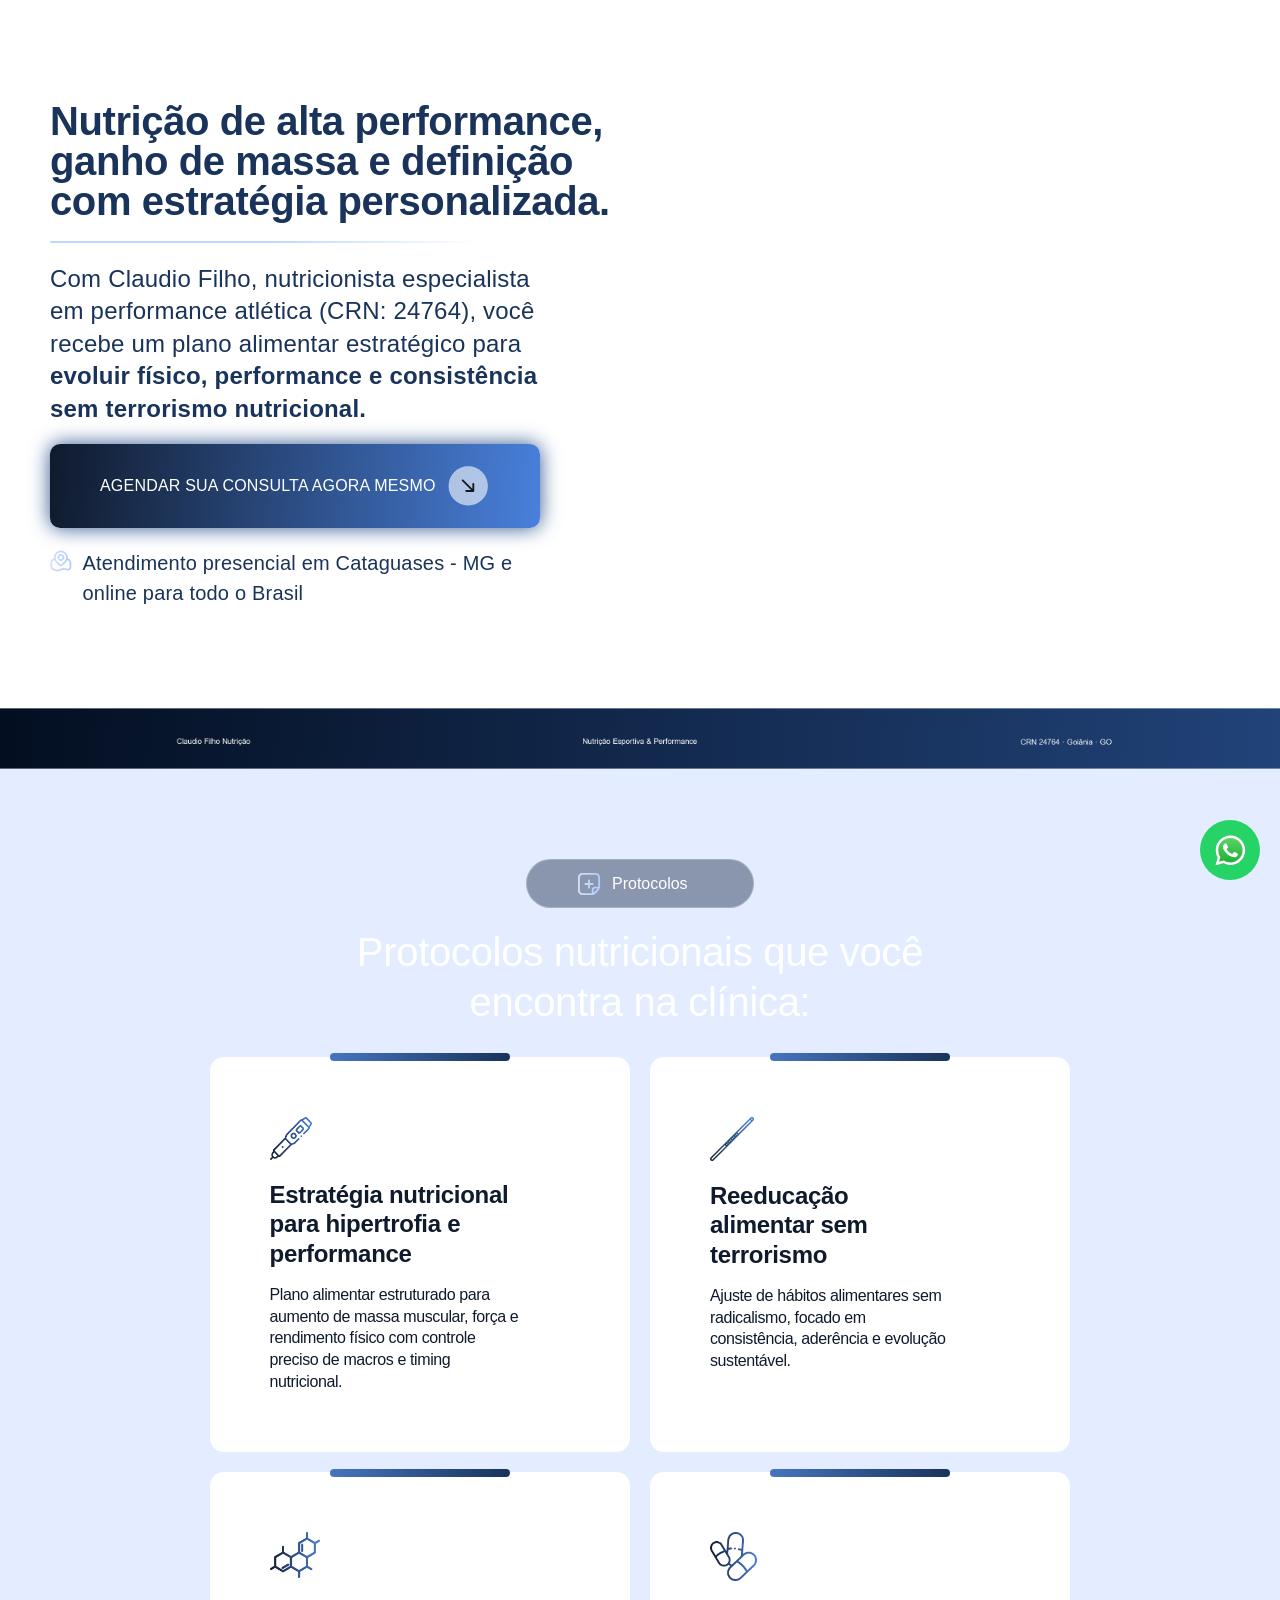
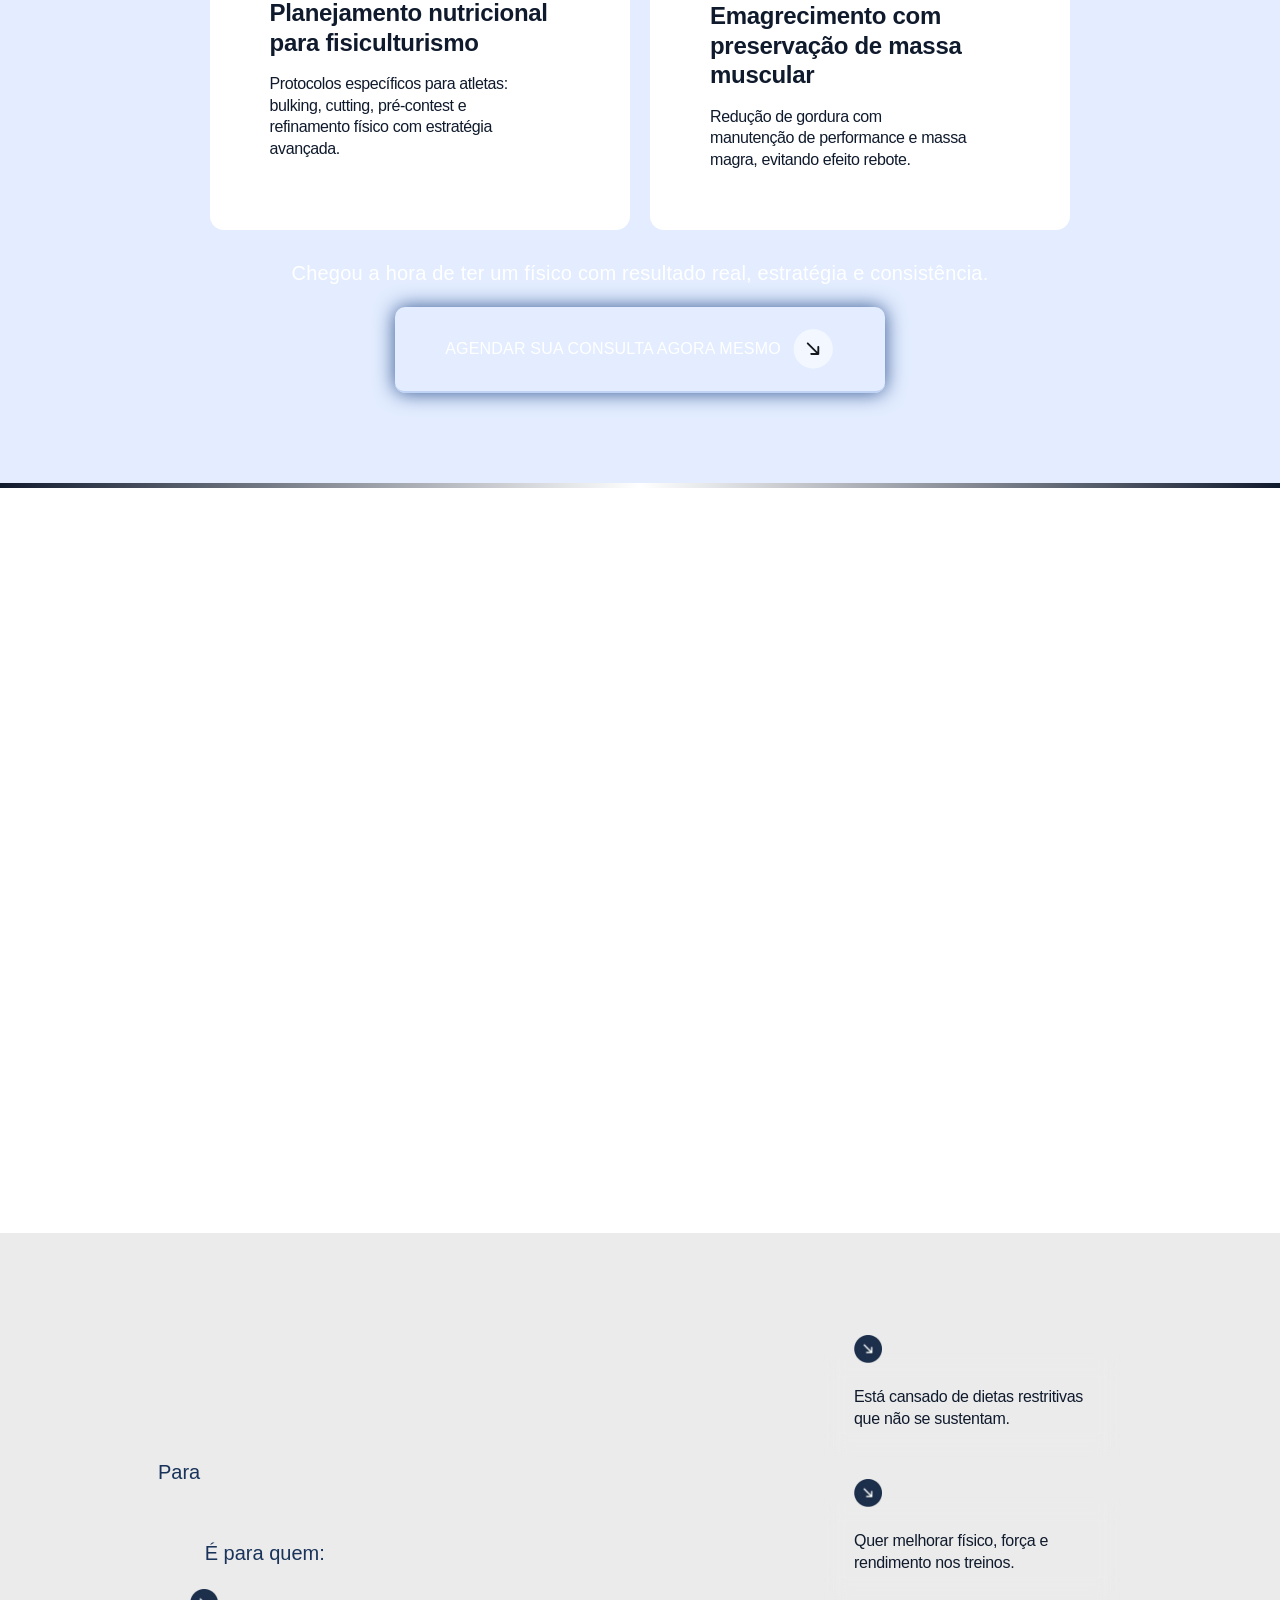
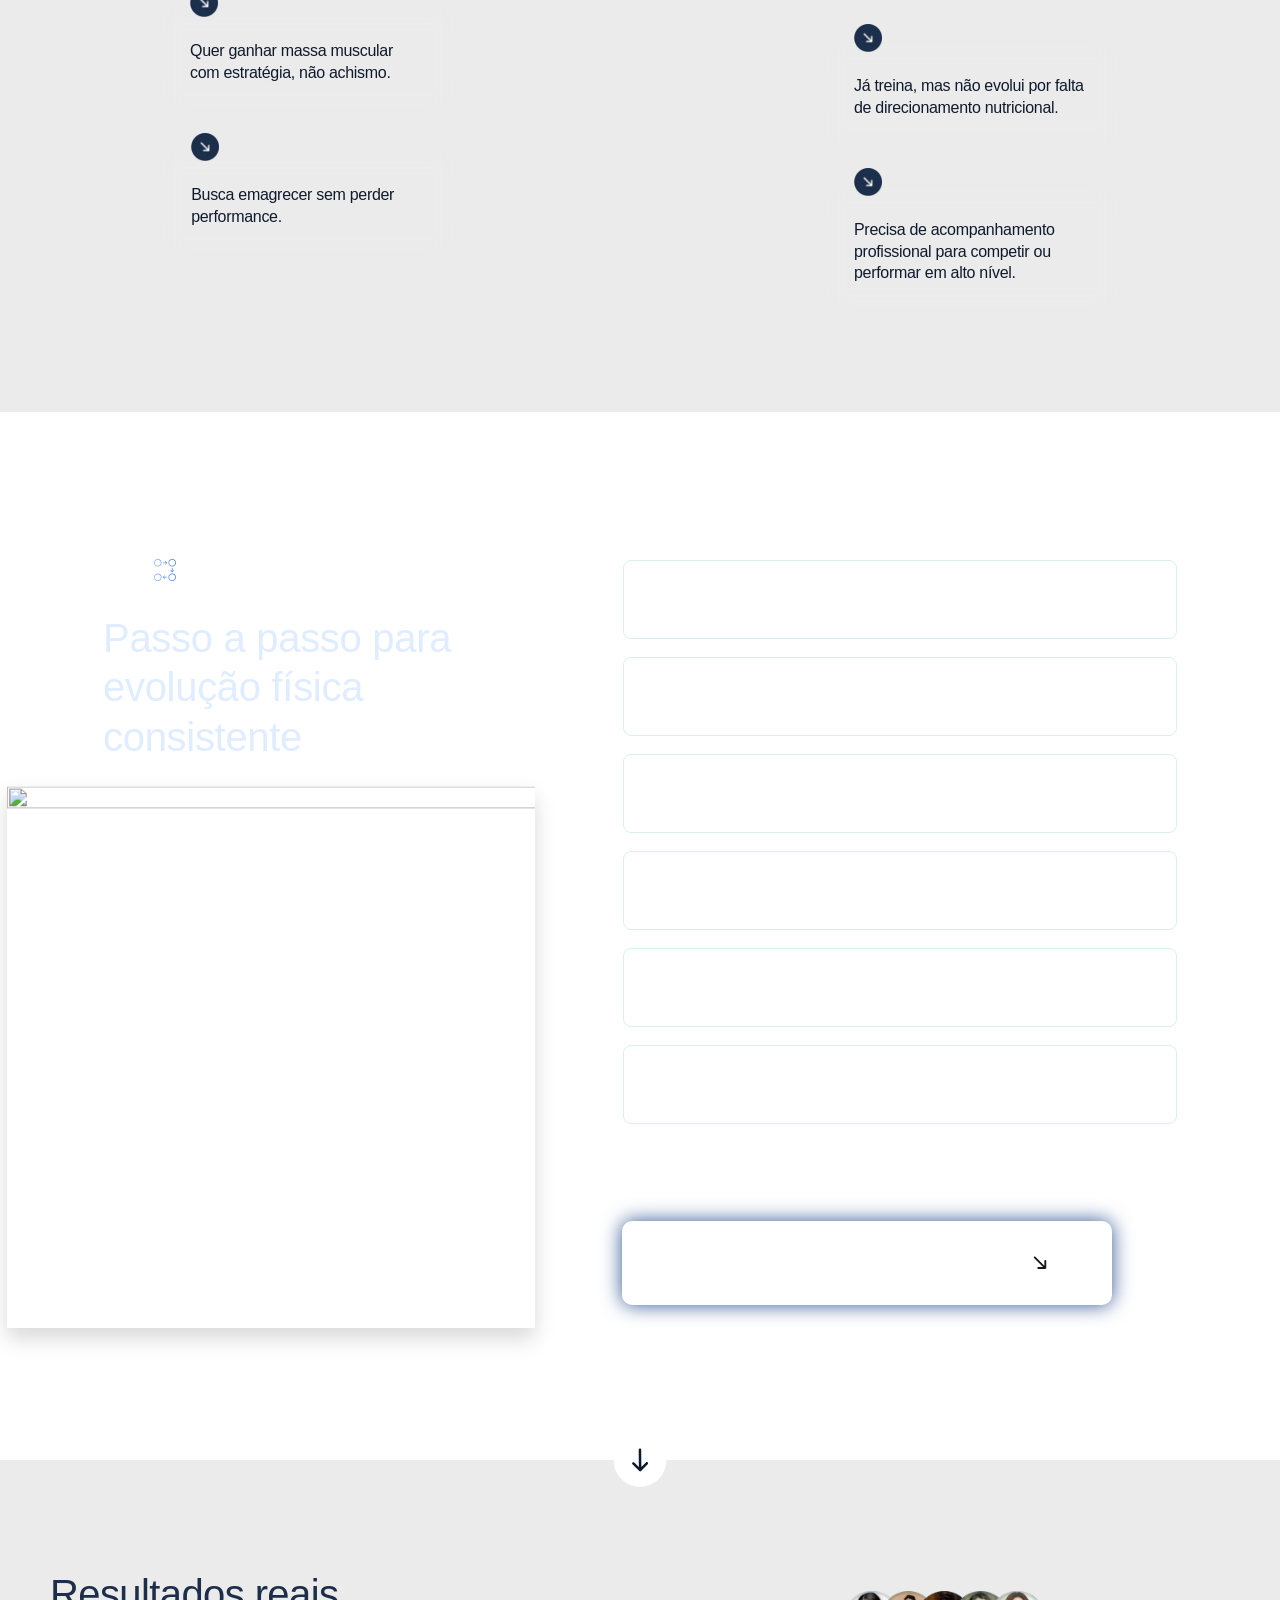
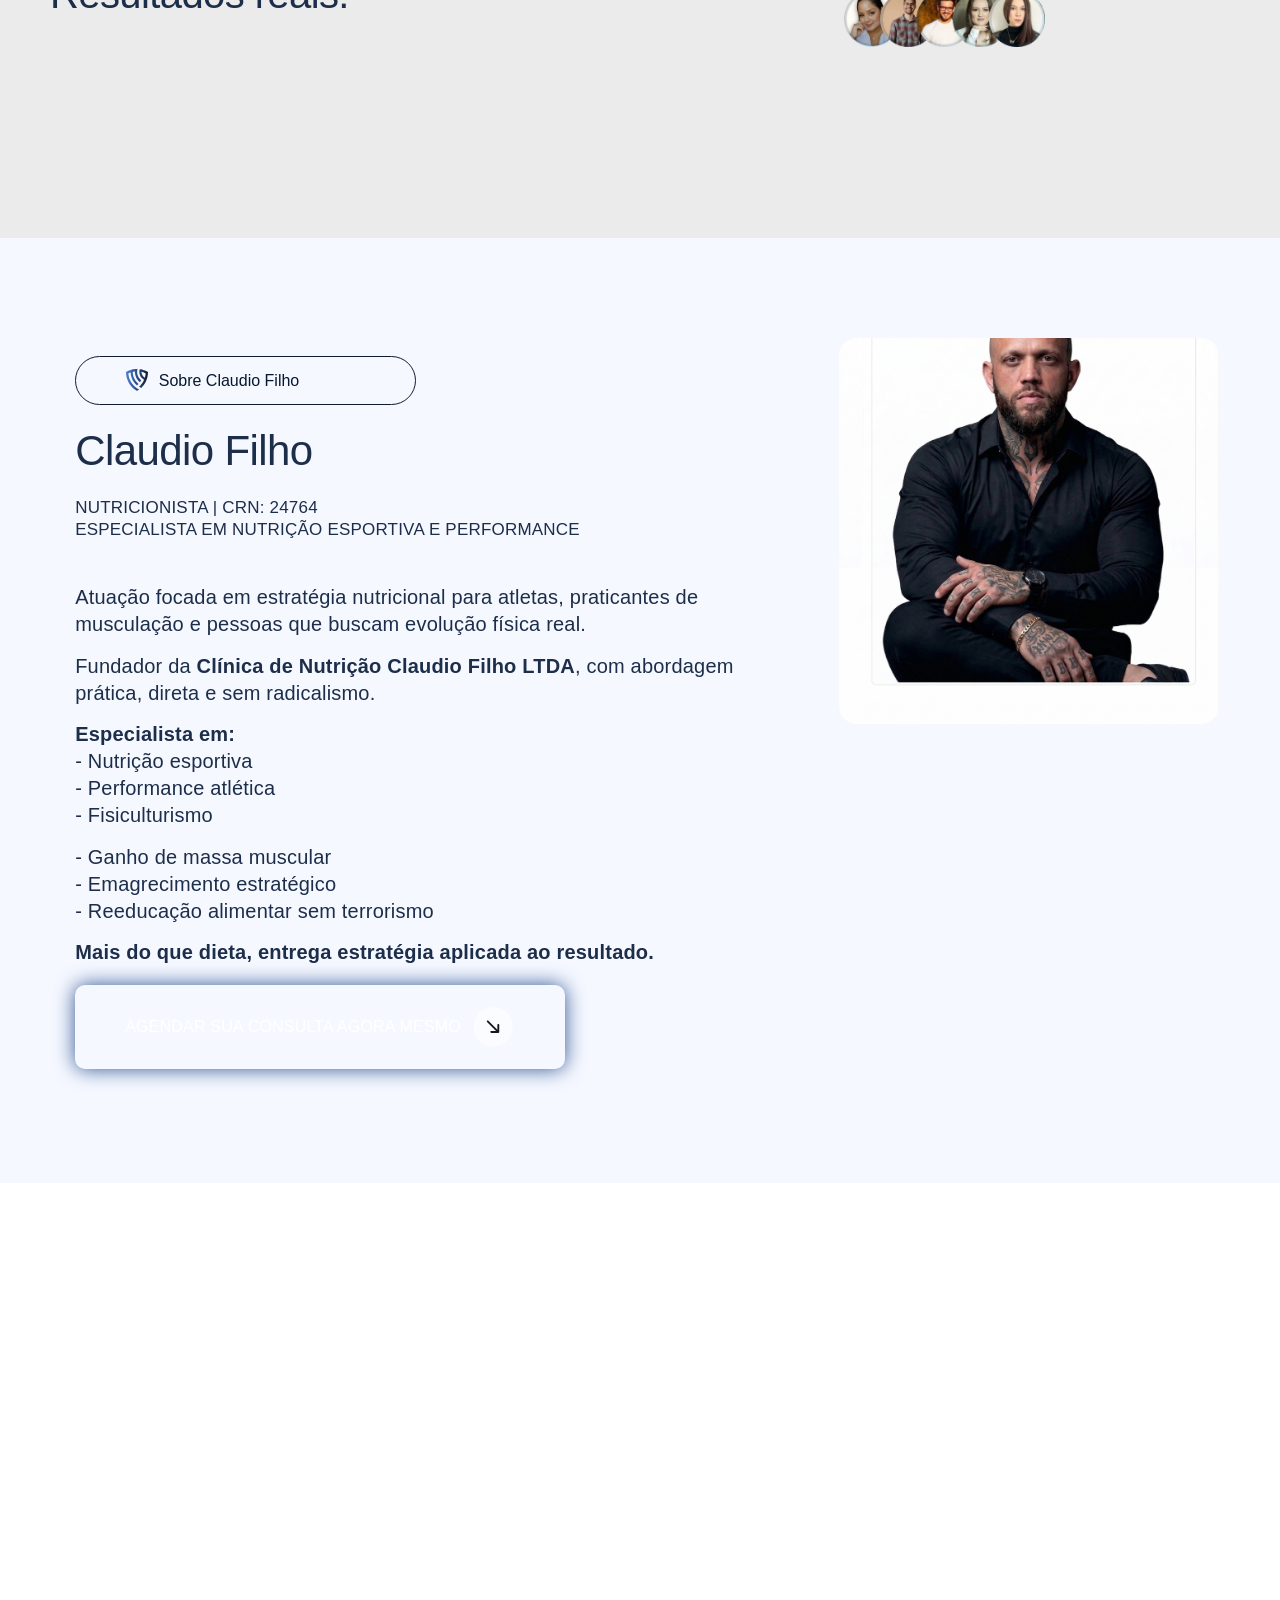
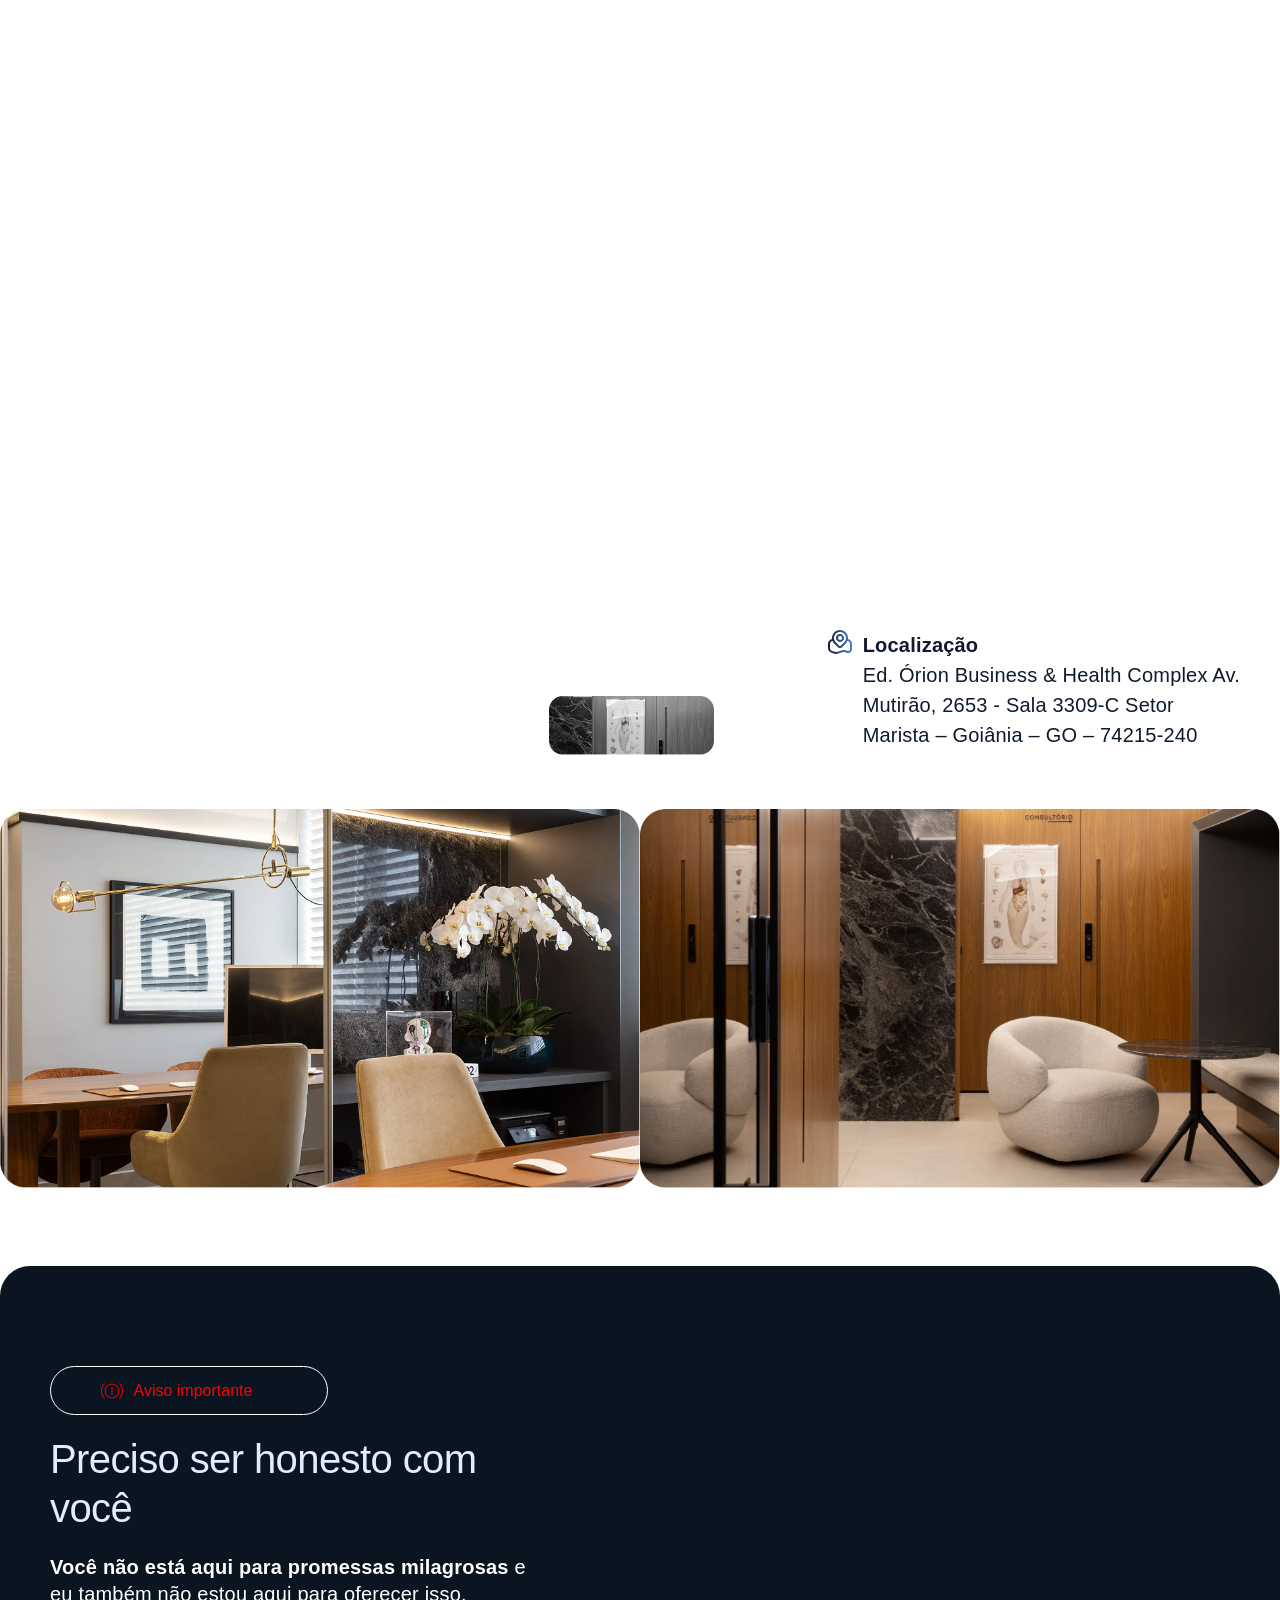
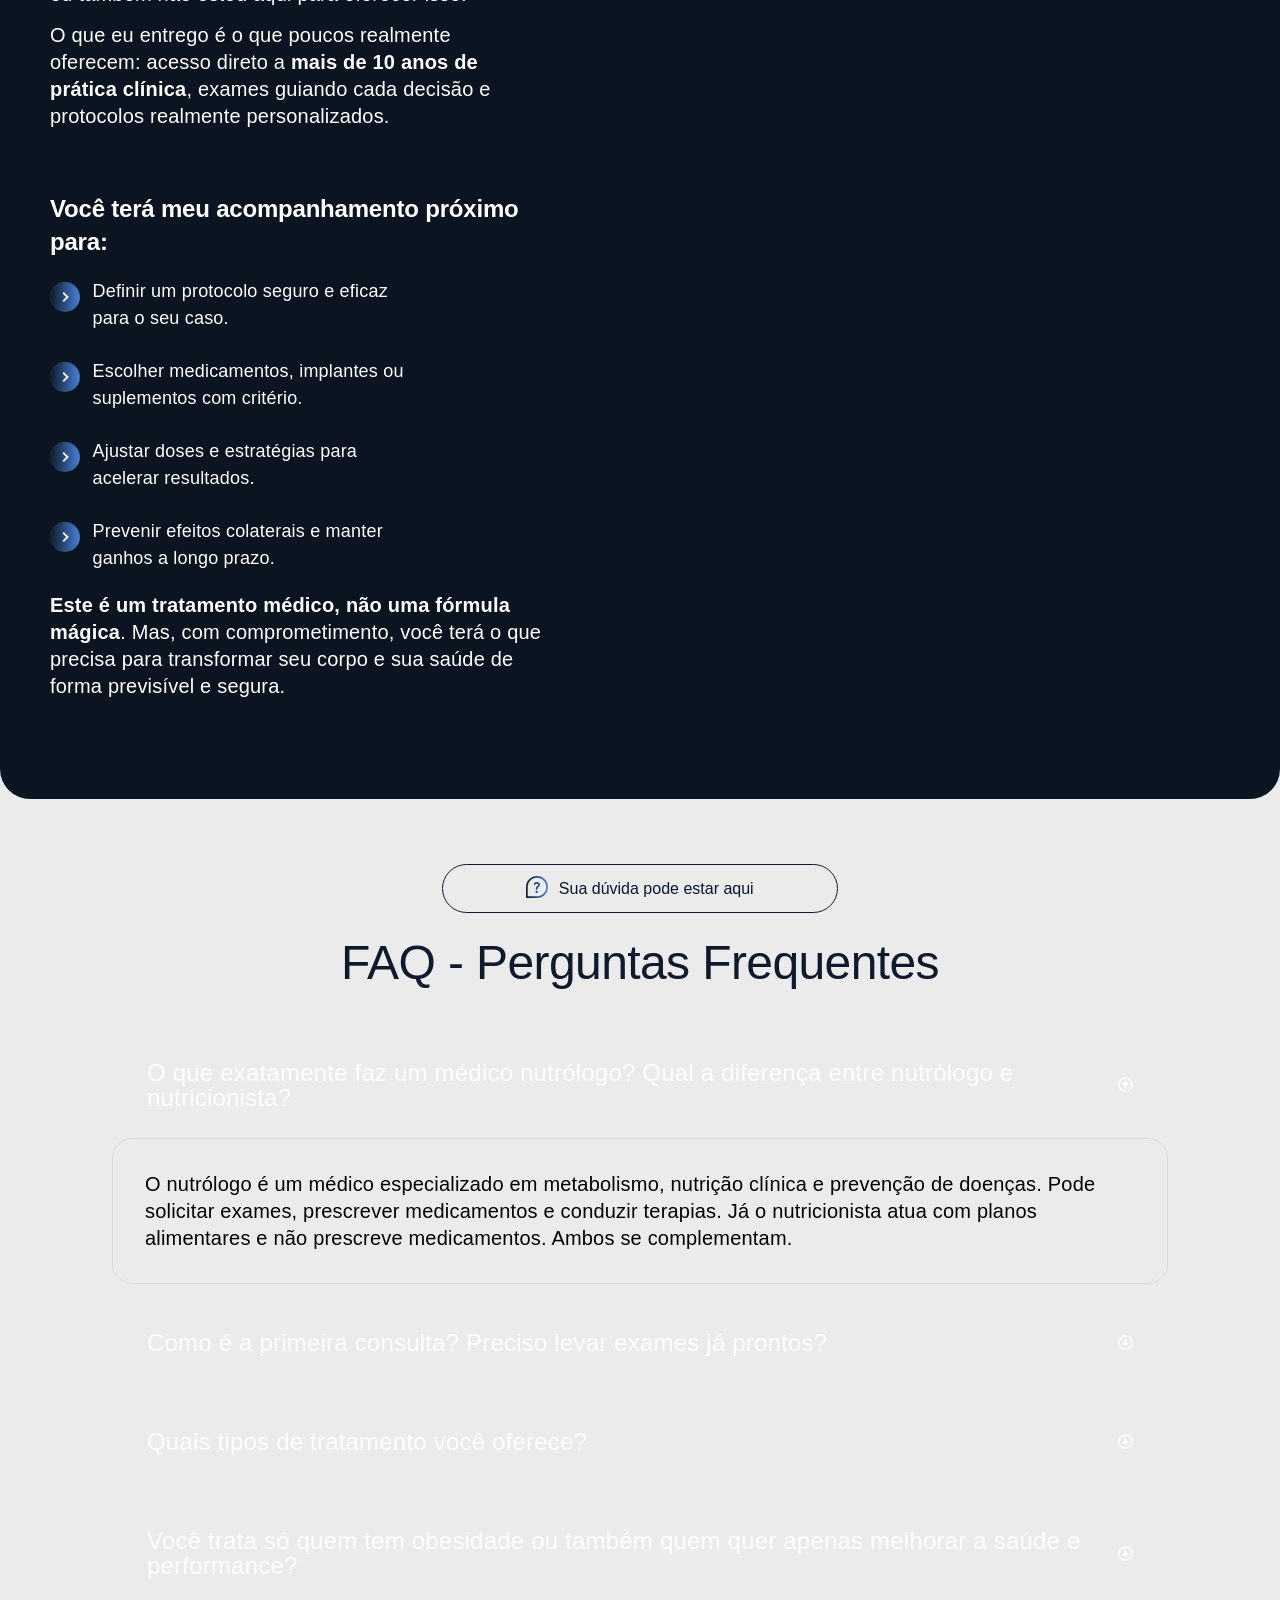
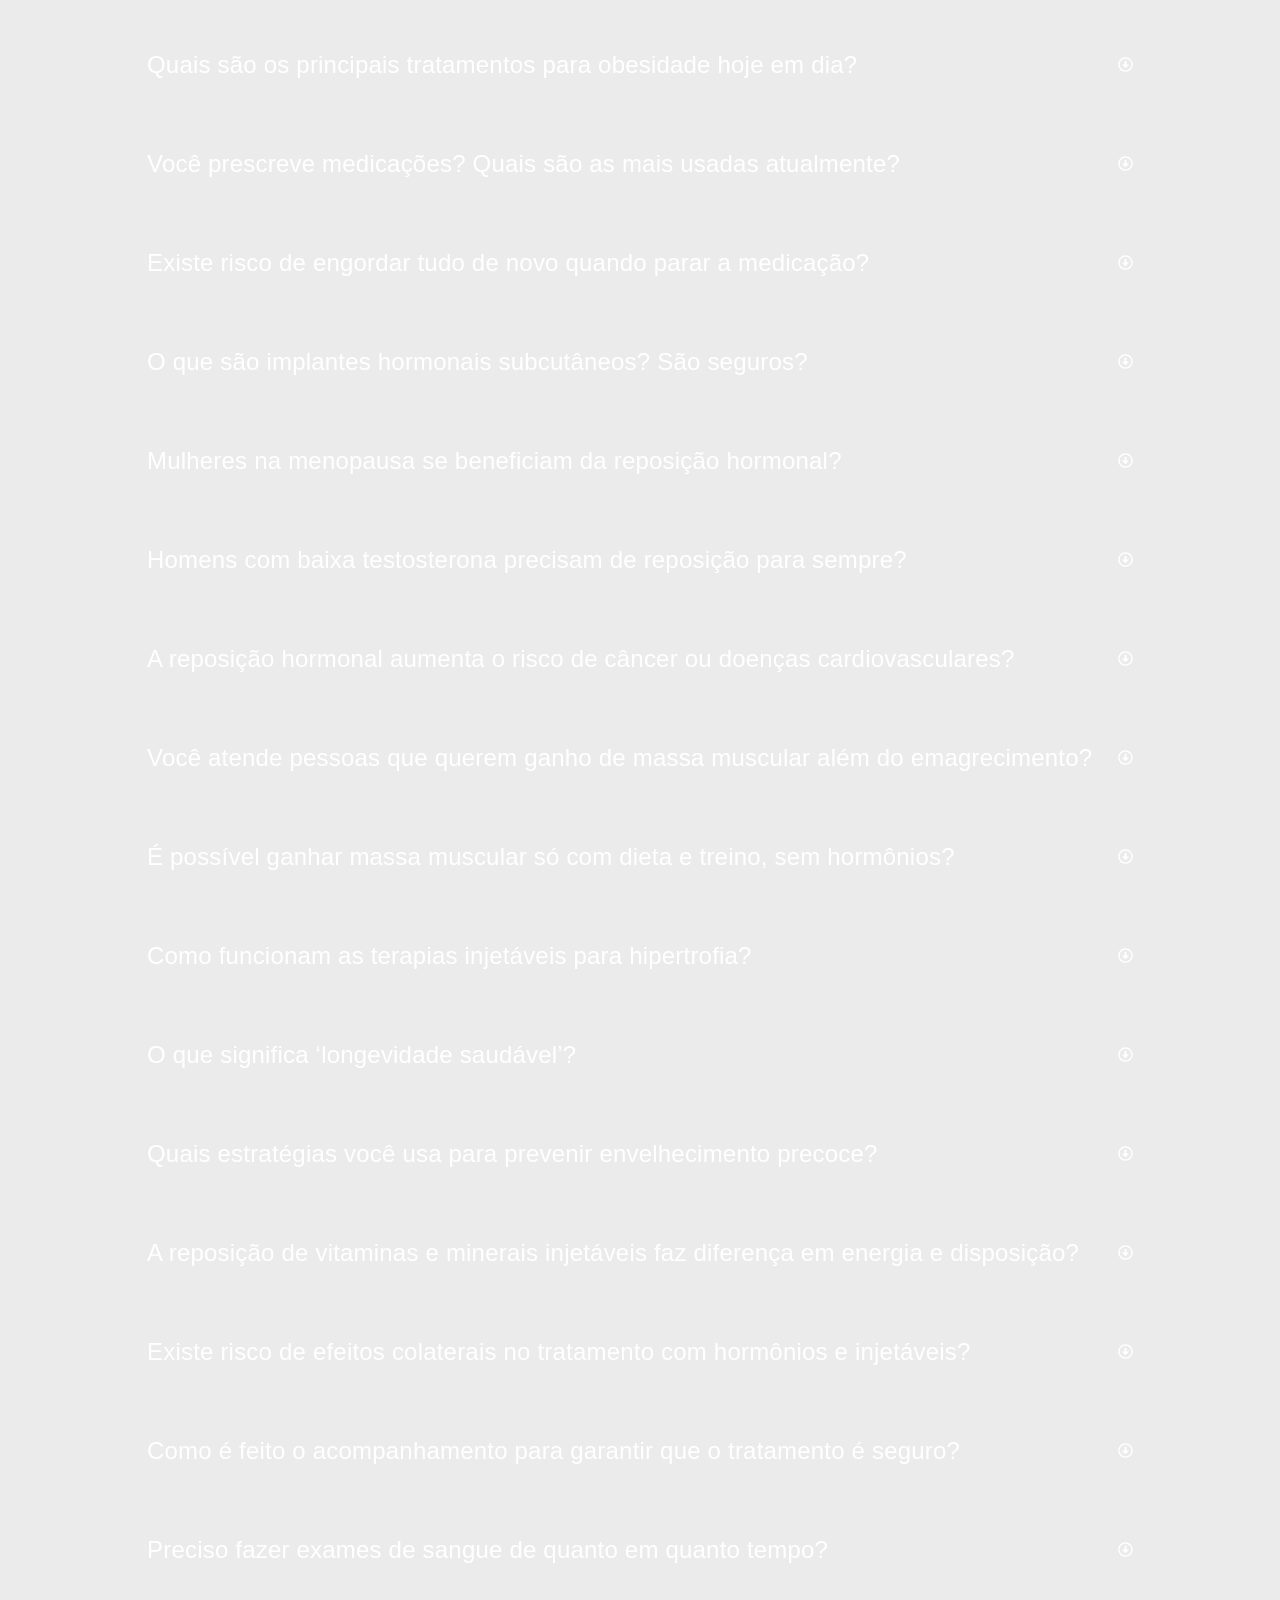
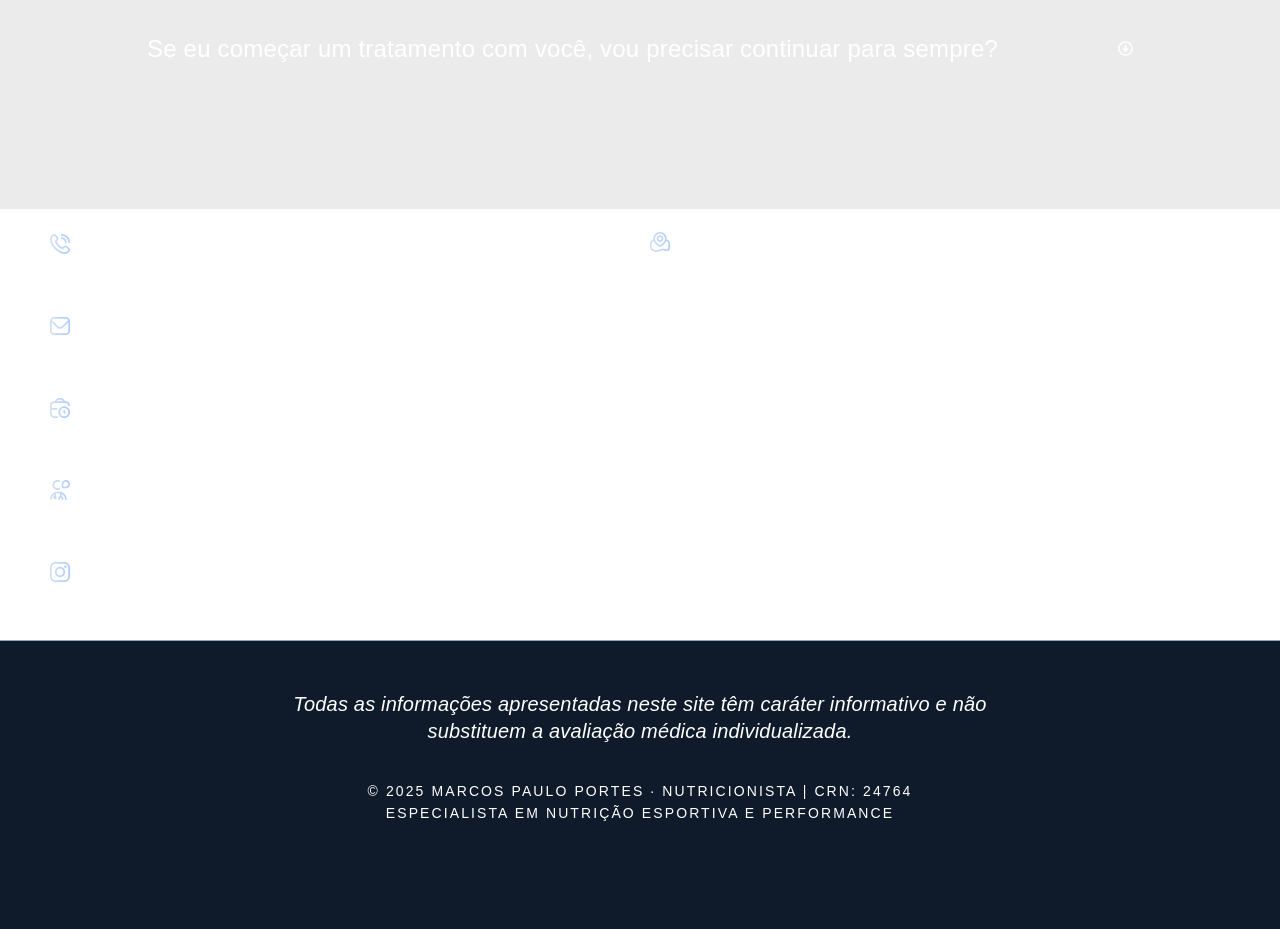
==== index.html @ b233ceb4 "Landing page Claudio Filho - layout, MiniChat, fotos e ajustes visuais" ====
<!DOCTYPE html><html lang="pt-BR"><head><meta charset="UTF-8"><script>if(navigator.userAgent.match(/MSIE|Internet Explorer/i)||navigator.userAgent.match(/Trident\/7\..*?rv:11/i)){var href=document.location.href;if(!href.match(/[?&]nowprocket/)){if(href.indexOf("?")==-1){if(href.indexOf("#")==-1){document.location.href=href+"?nowprocket=1"}else{document.location.href=href.replace("#","?nowprocket=1#")}}else{if(href.indexOf("#")==-1){document.location.href=href+"&nowprocket=1"}else{document.location.href=href.replace("#","&nowprocket=1#")}}}}</script><script>(()=>{class RocketLazyLoadScripts{constructor(){this.v="1.2.6",this.triggerEvents=["keydown","mousedown","mousemove","touchmove","touchstart","touchend","wheel"],this.userEventHandler=this.t.bind(this),this.touchStartHandler=this.i.bind(this),this.touchMoveHandler=this.o.bind(this),this.touchEndHandler=this.h.bind(this),this.clickHandler=this.u.bind(this),this.interceptedClicks=[],this.interceptedClickListeners=[],this.l(this),window.addEventListener("pageshow",(t=>{this.persisted=t.persisted,this.everythingLoaded&&this.m()})),this.CSPIssue=sessionStorage.getItem("rocketCSPIssue"),document.addEventListener("securitypolicyviolation",(t=>{this.CSPIssue||"script-src-elem"!==t.violatedDirective||"data"!==t.blockedURI||(this.CSPIssue=!0,sessionStorage.setItem("rocketCSPIssue",!0))})),document.addEventListener("DOMContentLoaded",(()=>{this.k()})),this.delayedScripts={normal:[],async:[],defer:[]},this.trash=[],this.allJQueries=[]}p(t){document.hidden?t.t():(this.triggerEvents.forEach((e=>window.addEventListener(e,t.userEventHandler,{passive:!0}))),window.addEventListener("touchstart",t.touchStartHandler,{passive:!0}),window.addEventListener("mousedown",t.touchStartHandler),document.addEventListener("visibilitychange",t.userEventHandler))}_(){this.triggerEvents.forEach((t=>window.removeEventListener(t,this.userEventHandler,{passive:!0}))),document.removeEventListener("visibilitychange",this.userEventHandler)}i(t){"HTML"!==t.target.tagName&&(window.addEventListener("touchend",this.touchEndHandler),window.addEventListener("mouseup",this.touchEndHandler),window.addEventListener("touchmove",this.touchMoveHandler,{passive:!0}),window.addEventListener("mousemove",this.touchMoveHandler),t.target.addEventListener("click",this.clickHandler),this.L(t.target,!0),this.S(t.target,"onclick","rocket-onclick"),this.C())}o(t){window.removeEventListener("touchend",this.touchEndHandler),window.removeEventListener("mouseup",this.touchEndHandler),window.removeEventListener("touchmove",this.touchMoveHandler,{passive:!0}),window.removeEventListener("mousemove",this.touchMoveHandler),t.target.removeEventListener("click",this.clickHandler),this.L(t.target,!1),this.S(t.target,"rocket-onclick","onclick"),this.M()}h(){window.removeEventListener("touchend",this.touchEndHandler),window.removeEventListener("mouseup",this.touchEndHandler),window.removeEventListener("touchmove",this.touchMoveHandler,{passive:!0}),window.removeEventListener("mousemove",this.touchMoveHandler)}u(t){t.target.removeEventListener("click",this.clickHandler),this.L(t.target,!1),this.S(t.target,"rocket-onclick","onclick"),this.interceptedClicks.push(t),t.preventDefault(),t.stopPropagation(),t.stopImmediatePropagation(),this.M()}O(){window.removeEventListener("touchstart",this.touchStartHandler,{passive:!0}),window.removeEventListener("mousedown",this.touchStartHandler),this.interceptedClicks.forEach((t=>{t.target.dispatchEvent(new MouseEvent("click",{view:t.view,bubbles:!0,cancelable:!0}))}))}l(t){EventTarget.prototype.addEventListenerWPRocketBase=EventTarget.prototype.addEventListener,EventTarget.prototype.addEventListener=function(e,i,o){"click"!==e||t.windowLoaded||i===t.clickHandler||t.interceptedClickListeners.push({target:this,func:i,options:o}),(this||window).addEventListenerWPRocketBase(e,i,o)}}L(t,e){this.interceptedClickListeners.forEach((i=>{i.target===t&&(e?t.removeEventListener("click",i.func,i.options):t.addEventListener("click",i.func,i.options))})),t.parentNode!==document.documentElement&&this.L(t.parentNode,e)}D(){return new Promise((t=>{this.P?this.M=t:t()}))}C(){this.P=!0}M(){this.P=!1}S(t,e,i){t.hasAttribute&&t.hasAttribute(e)&&(event.target.setAttribute(i,event.target.getAttribute(e)),event.target.removeAttribute(e))}t(){this._(this),"loading"===document.readyState?document.addEventListener("DOMContentLoaded",this.R.bind(this)):this.R()}k(){let t=[];document.querySelectorAll("script[type=rocketlazyloadscript][data-rocket-src]").forEach((e=>{let i=e.getAttribute("data-rocket-src");if(i&&!i.startsWith("data:")){0===i.indexOf("//")&&(i=location.protocol+i);try{const o=new URL(i).origin;o!==location.origin&&t.push({src:o,crossOrigin:e.crossOrigin||"module"===e.getAttribute("data-rocket-type")})}catch(t){}}})),t=[...new Map(t.map((t=>[JSON.stringify(t),t]))).values()],this.T(t,"preconnect")}async R(){this.lastBreath=Date.now(),this.j(this),this.F(this),this.I(),this.W(),this.q(),await this.A(this.delayedScripts.normal),await this.A(this.delayedScripts.defer),await this.A(this.delayedScripts.async);try{await this.U(),await this.H(this),await this.J()}catch(t){console.error(t)}window.dispatchEvent(new Event("rocket-allScriptsLoaded")),this.everythingLoaded=!0,this.D().then((()=>{this.O()})),this.N()}W(){document.querySelectorAll("script[type=rocketlazyloadscript]").forEach((t=>{t.hasAttribute("data-rocket-src")?t.hasAttribute("async")&&!1!==t.async?this.delayedScripts.async.push(t):t.hasAttribute("defer")&&!1!==t.defer||"module"===t.getAttribute("data-rocket-type")?this.delayedScripts.defer.push(t):this.delayedScripts.normal.push(t):this.delayedScripts.normal.push(t)}))}async B(t){if(await this.G(),!0!==t.noModule||!("noModule"in HTMLScriptElement.prototype))return new Promise((e=>{let i;function o(){(i||t).setAttribute("data-rocket-status","executed"),e()}try{if(navigator.userAgent.indexOf("Firefox/")>0||""===navigator.vendor||this.CSPIssue)i=document.createElement("script"),[...t.attributes].forEach((t=>{let e=t.nodeName;"type"!==e&&("data-rocket-type"===e&&(e="type"),"data-rocket-src"===e&&(e="src"),i.setAttribute(e,t.nodeValue))})),t.text&&(i.text=t.text),i.hasAttribute("src")?(i.addEventListener("load",o),i.addEventListener("error",(function(){i.setAttribute("data-rocket-status","failed-network"),e()})),setTimeout((()=>{i.isConnected||e()}),1)):(i.text=t.text,o()),t.parentNode.replaceChild(i,t);else{const i=t.getAttribute("data-rocket-type"),s=t.getAttribute("data-rocket-src");i?(t.type=i,t.removeAttribute("data-rocket-type")):t.removeAttribute("type"),t.addEventListener("load",o),t.addEventListener("error",(i=>{this.CSPIssue&&i.target.src.startsWith("data:")?(console.log("WPRocket: data-uri blocked by CSP -> fallback"),t.removeAttribute("src"),this.B(t).then(e)):(t.setAttribute("data-rocket-status","failed-network"),e())})),s?(t.removeAttribute("data-rocket-src"),t.src=s):t.src="data:text/javascript;base64,"+window.btoa(unescape(encodeURIComponent(t.text)))}}catch(i){t.setAttribute("data-rocket-status","failed-transform"),e()}}));t.setAttribute("data-rocket-status","skipped")}async A(t){const e=t.shift();return e&&e.isConnected?(await this.B(e),this.A(t)):Promise.resolve()}q(){this.T([...this.delayedScripts.normal,...this.delayedScripts.defer,...this.delayedScripts.async],"preload")}T(t,e){var i=document.createDocumentFragment();t.forEach((t=>{const o=t.getAttribute&&t.getAttribute("data-rocket-src")||t.src;if(o&&!o.startsWith("data:")){const s=document.createElement("link");s.href=o,s.rel=e,"preconnect"!==e&&(s.as="script"),t.getAttribute&&"module"===t.getAttribute("data-rocket-type")&&(s.crossOrigin=!0),t.crossOrigin&&(s.crossOrigin=t.crossOrigin),t.integrity&&(s.integrity=t.integrity),i.appendChild(s),this.trash.push(s)}})),document.head.appendChild(i)}j(t){let e={};function i(i,o){return e[o].eventsToRewrite.indexOf(i)>=0&&!t.everythingLoaded?"rocket-"+i:i}function o(t,o){!function(t){e[t]||(e[t]={originalFunctions:{add:t.addEventListener,remove:t.removeEventListener},eventsToRewrite:[]},t.addEventListener=function(){arguments[0]=i(arguments[0],t),e[t].originalFunctions.add.apply(t,arguments)},t.removeEventListener=function(){arguments[0]=i(arguments[0],t),e[t].originalFunctions.remove.apply(t,arguments)})}(t),e[t].eventsToRewrite.push(o)}function s(e,i){let o=e[i];e[i]=null,Object.defineProperty(e,i,{get:()=>o||function(){},set(s){t.everythingLoaded?o=s:e["rocket"+i]=o=s}})}o(document,"DOMContentLoaded"),o(window,"DOMContentLoaded"),o(window,"load"),o(window,"pageshow"),o(document,"readystatechange"),s(document,"onreadystatechange"),s(window,"onload"),s(window,"onpageshow");try{Object.defineProperty(document,"readyState",{get:()=>t.rocketReadyState,set(e){t.rocketReadyState=e},configurable:!0}),document.readyState="loading"}catch(t){console.log("WPRocket DJE readyState conflict, bypassing")}}F(t){let e;function i(e){return t.everythingLoaded?e:e.split(" ").map((t=>"load"===t||0===t.indexOf("load.")?"rocket-jquery-load":t)).join(" ")}function o(o){function s(t){const e=o.fn[t];o.fn[t]=o.fn.init.prototype[t]=function(){return this[0]===window&&("string"==typeof arguments[0]||arguments[0]instanceof String?arguments[0]=i(arguments[0]):"object"==typeof arguments[0]&&Object.keys(arguments[0]).forEach((t=>{const e=arguments[0][t];delete arguments[0][t],arguments[0][i(t)]=e}))),e.apply(this,arguments),this}}o&&o.fn&&!t.allJQueries.includes(o)&&(o.fn.ready=o.fn.init.prototype.ready=function(e){return t.domReadyFired?e.bind(document)(o):document.addEventListener("rocket-DOMContentLoaded",(()=>e.bind(document)(o))),o([])},s("on"),s("one"),t.allJQueries.push(o)),e=o}o(window.jQuery),Object.defineProperty(window,"jQuery",{get:()=>e,set(t){o(t)}})}async H(t){const e=document.querySelector("script[data-webpack]");e&&(await async function(){return new Promise((t=>{e.addEventListener("load",t),e.addEventListener("error",t)}))}(),await t.K(),await t.H(t))}async U(){this.domReadyFired=!0;try{document.readyState="interactive"}catch(t){}await this.G(),document.dispatchEvent(new Event("rocket-readystatechange")),await this.G(),document.rocketonreadystatechange&&document.rocketonreadystatechange(),await this.G(),document.dispatchEvent(new Event("rocket-DOMContentLoaded")),await this.G(),window.dispatchEvent(new Event("rocket-DOMContentLoaded"))}async J(){try{document.readyState="complete"}catch(t){}await this.G(),document.dispatchEvent(new Event("rocket-readystatechange")),await this.G(),document.rocketonreadystatechange&&document.rocketonreadystatechange(),await this.G(),window.dispatchEvent(new Event("rocket-load")),await this.G(),window.rocketonload&&window.rocketonload(),await this.G(),this.allJQueries.forEach((t=>t(window).trigger("rocket-jquery-load"))),await this.G();const t=new Event("rocket-pageshow");t.persisted=this.persisted,window.dispatchEvent(t),await this.G(),window.rocketonpageshow&&window.rocketonpageshow({persisted:this.persisted}),this.windowLoaded=!0}m(){document.onreadystatechange&&document.onreadystatechange(),window.onload&&window.onload(),window.onpageshow&&window.onpageshow({persisted:this.persisted})}I(){const t=new Map;document.write=document.writeln=function(e){const i=document.currentScript;i||console.error("WPRocket unable to document.write this: "+e);const o=document.createRange(),s=i.parentElement;let n=t.get(i);void 0===n&&(n=i.nextSibling,t.set(i,n));const c=document.createDocumentFragment();o.setStart(c,0),c.appendChild(o.createContextualFragment(e)),s.insertBefore(c,n)}}async G(){Date.now()-this.lastBreath>45&&(await this.K(),this.lastBreath=Date.now())}async K(){return document.hidden?new Promise((t=>setTimeout(t))):new Promise((t=>requestAnimationFrame(t)))}N(){this.trash.forEach((t=>t.remove()))}static run(){const t=new RocketLazyLoadScripts;t.p(t)}}RocketLazyLoadScripts.run()})();</script>
	
		<title>Claudio Filho – Nutricionista Especialista em Performance</title><link rel="preload" data-rocket-preload="" as="image" href="images/Frame-1707479057.jpg" fetchpriority="high">
<meta name="robots" content="max-image-preview:large">

<link rel="alternate" title="oEmbed (JSON)" type="application/json+oembed" href="https://claudiofilho.com.br/wp-json/oembed/1.0/embed?url=https%3A%2F%2Fclaudiofilho.com.br%2F">
<link rel="alternate" title="oEmbed (XML)" type="text/xml+oembed" href="https://claudiofilho.com.br/wp-json/oembed/1.0/embed?url=https%3A%2F%2Fclaudiofilho.com.br%2F&format=xml">
<link data-minify="1" rel="stylesheet" type="text/css" href="css/hax3jwg.css"><style id="wp-img-auto-sizes-contain-inline-css">
img:is([sizes=auto i],[sizes^="auto," i]){contain-intrinsic-size:3000px 1500px}
/*# sourceURL=wp-img-auto-sizes-contain-inline-css */
</style>
<style id="wp-emoji-styles-inline-css">

	img.wp-smiley, img.emoji {
		display: inline !important;
		border: none !important;
		box-shadow: none !important;
		height: 1em !important;
		width: 1em !important;
		margin: 0 0.07em !important;
		vertical-align: -0.1em !important;
		background: none !important;
		padding: 0 !important;
	}
/*# sourceURL=wp-emoji-styles-inline-css */
</style>
<link data-minify="1" rel="stylesheet" id="hello-elementor-css" href="css/reset.css" media="all">
<link data-minify="1" rel="stylesheet" id="hello-elementor-theme-style-css" href="css/theme.css" media="all">
<link data-minify="1" rel="stylesheet" id="hello-elementor-header-footer-css" href="css/header-footer.css" media="all">
<link rel="stylesheet" id="elementor-frontend-css" href="css/frontend.min.css" media="all">
<link rel="stylesheet" id="elementor-post-5-css" href="css/post-5.css" media="all">
<link data-minify="1" rel="stylesheet" id="font-awesome-5-all-css" href="css/all.min.css" media="all">
<link rel="stylesheet" id="font-awesome-4-shim-css" href="css/v4-shims.min.css" media="all">
<link rel="stylesheet" id="widget-heading-css" href="css/widget-heading.min.css" media="all">
<link rel="stylesheet" id="widget-divider-css" href="css/widget-divider.min.css" media="all">
<link rel="stylesheet" id="widget-icon-list-css" href="css/widget-icon-list.min.css" media="all">
<link rel="stylesheet" id="widget-image-css" href="css/widget-image.min.css" media="all">
<link data-minify="1" rel="stylesheet" id="swiper-css" href="css/swiper.min.css" media="all">
<link rel="stylesheet" id="e-swiper-css" href="css/e-swiper.min.css" media="all">
<link rel="stylesheet" id="widget-image-carousel-css" href="css/widget-image-carousel.min.css" media="all">
<link rel="stylesheet" id="widget-image-box-css" href="css/widget-image-box.min.css" media="all">
<link rel="stylesheet" id="e-animation-fadeInLeft-css" href="css/fadeInLeft.min.css" media="all">
<link rel="stylesheet" id="e-animation-fadeInRight-css" href="css/fadeInRight.min.css" media="all">
<link rel="stylesheet" id="e-motion-fx-css" href="css/motion-fx.min.css" media="all">
<link rel="stylesheet" id="e-animation-fadeInUp-css" href="css/fadeInUp.min.css" media="all">
<link rel="stylesheet" id="widget-nested-accordion-css" href="css/widget-nested-accordion.min.css" media="all">
<link rel="stylesheet" id="widget-google_maps-css" href="css/widget-google_maps.min.css" media="all">
<link rel="stylesheet" id="elementor-post-1453-css" href="css/post-1453.css?v=6" media="all">
<style id="rocket-lazyload-inline-css">
.rll-youtube-player{position:relative;padding-bottom:56.23%;height:0;overflow:hidden;max-width:100%;}.rll-youtube-player:focus-within{outline: 2px solid currentColor;outline-offset: 5px;}.rll-youtube-player iframe{position:absolute;top:0;left:0;width:100%;height:100%;z-index:100;background:0 0}.rll-youtube-player img{bottom:0;display:block;left:0;margin:auto;max-width:100%;width:100%;position:absolute;right:0;top:0;border:none;height:auto;-webkit-transition:.4s all;-moz-transition:.4s all;transition:.4s all}.rll-youtube-player img:hover{-webkit-filter:brightness(75%)}.rll-youtube-player .play{height:100%;width:100%;left:0;top:0;position:absolute;background:var(--wpr-bg-4c2c3791-f6c1-408b-958f-576dbeaa354f) no-repeat center;background-color: transparent !important;cursor:pointer;border:none;}.wp-embed-responsive .wp-has-aspect-ratio .rll-youtube-player{position:absolute;padding-bottom:0;width:100%;height:100%;top:0;bottom:0;left:0;right:0}
/*# sourceURL=rocket-lazyload-inline-css */
</style>
<link data-minify="1" rel="stylesheet" id="elementor-gf-local-roboto-css" href="css/roboto.css" media="all">
<link data-minify="1" rel="stylesheet" id="elementor-gf-local-robotoslab-css" href="css/robotoslab.css" media="all">
<link data-minify="1" rel="stylesheet" id="elementor-gf-local-worksans-css" href="css/worksans.css" media="all">
<script type="rocketlazyloadscript" data-rocket-src="js/wp/v4-shims.min.js" id="font-awesome-4-shim-js"></script>
<script type="rocketlazyloadscript" data-rocket-src="js/wp/jquery.min.js" id="jquery-core-js"></script>
<script type="rocketlazyloadscript" data-rocket-src="js/wp/jquery-migrate.min.js" id="jquery-migrate-js"></script>
<link rel="https://api.w.org/" href="https://claudiofilho.com.br/wp-json/"><link rel="alternate" title="JSON" type="application/json" href="https://claudiofilho.com.br/wp-json/wp/v2/pages/1453"><link rel="EditURI" type="application/rsd+xml" title="RSD" href="https://claudiofilho.com.br/xmlrpc.php?rsd">
<meta name="generator" content="WordPress 6.9.4">
<link rel="canonical" href="https://claudiofilho.com.br/">
<link rel="shortlink" href="https://claudiofilho.com.br/">
<meta name="generator" content="Elementor 3.31.3; features: e_font_icon_svg, additional_custom_breakpoints, e_element_cache; settings: css_print_method-external, google_font-enabled, font_display-swap">
<meta name="google-site-verification" content="u_u5UxJOI0KG5dHVwbGxFAvSW6H-uP_FQal90XIlQ-8">
<!-- Google tag (gtag.js) -->
<script type="rocketlazyloadscript" async="" data-rocket-src="https://www.googletagmanager.com/gtag/js?id=G-EL5JSHT5HF"></script>
<script type="rocketlazyloadscript">
  window.dataLayer = window.dataLayer || [];
  function gtag(){dataLayer.push(arguments);}
  gtag('js', new Date());

  gtag('config', 'G-EL5JSHT5HF');
</script>
<!-- Google Tag Manager -->
<script type="rocketlazyloadscript">(function(w,d,s,l,i){w[l]=w[l]||[];w[l].push({'gtm.start':
new Date().getTime(),event:'gtm.js'});var f=d.getElementsByTagName(s)[0],
j=d.createElement(s),dl=l!='dataLayer'?'&l='+l:'';j.async=true;j.src=
'https://www.googletagmanager.com/gtm.js?id='+i+dl;f.parentNode.insertBefore(j,f);
})(window,document,'script','dataLayer','GTM-KWTGHPXF');</script>
<!-- End Google Tag Manager -->
			<style>
				.e-con.e-parent:nth-of-type(n+4):not(.e-lazyloaded):not(.e-no-lazyload),
				.e-con.e-parent:nth-of-type(n+4):not(.e-lazyloaded):not(.e-no-lazyload) * {
					background-image: none !important;
				}
				@media screen and (max-height: 1024px) {
					.e-con.e-parent:nth-of-type(n+3):not(.e-lazyloaded):not(.e-no-lazyload),
					.e-con.e-parent:nth-of-type(n+3):not(.e-lazyloaded):not(.e-no-lazyload) * {
						background-image: none !important;
					}
				}
				@media screen and (max-height: 640px) {
					.e-con.e-parent:nth-of-type(n+2):not(.e-lazyloaded):not(.e-no-lazyload),
					.e-con.e-parent:nth-of-type(n+2):not(.e-lazyloaded):not(.e-no-lazyload) * {
						background-image: none !important;
					}
				}
			</style>
					<style id="wp-custom-css">
			body, html{
	overflow-x: hidden !important;
}		</style>
		<noscript><style id="rocket-lazyload-nojs-css">.rll-youtube-player, [data-lazy-src]{display:none !important;}</style></noscript>	<meta name="viewport" content="width=device-width, initial-scale=1.0, viewport-fit=cover"><style id="global-styles-inline-css">
:root{--wp--preset--aspect-ratio--square: 1;--wp--preset--aspect-ratio--4-3: 4/3;--wp--preset--aspect-ratio--3-4: 3/4;--wp--preset--aspect-ratio--3-2: 3/2;--wp--preset--aspect-ratio--2-3: 2/3;--wp--preset--aspect-ratio--16-9: 16/9;--wp--preset--aspect-ratio--9-16: 9/16;--wp--preset--color--black: #000000;--wp--preset--color--cyan-bluish-gray: #abb8c3;--wp--preset--color--white: #ffffff;--wp--preset--color--pale-pink: #f78da7;--wp--preset--color--vivid-red: #cf2e2e;--wp--preset--color--luminous-vivid-orange: #ff6900;--wp--preset--color--luminous-vivid-amber: #fcb900;--wp--preset--color--light-green-cyan: #7bdcb5;--wp--preset--color--vivid-green-cyan: #00d084;--wp--preset--color--pale-cyan-blue: #8ed1fc;--wp--preset--color--vivid-cyan-blue: #0693e3;--wp--preset--color--vivid-purple: #9b51e0;--wp--preset--gradient--vivid-cyan-blue-to-vivid-purple: linear-gradient(135deg,rgb(6,147,227) 0%,rgb(155,81,224) 100%);--wp--preset--gradient--light-green-cyan-to-vivid-green-cyan: linear-gradient(135deg,rgb(122,220,180) 0%,rgb(0,208,130) 100%);--wp--preset--gradient--luminous-vivid-amber-to-luminous-vivid-orange: linear-gradient(135deg,rgb(252,185,0) 0%,rgb(255,105,0) 100%);--wp--preset--gradient--luminous-vivid-orange-to-vivid-red: linear-gradient(135deg,rgb(255,105,0) 0%,rgb(207,46,46) 100%);--wp--preset--gradient--very-light-gray-to-cyan-bluish-gray: linear-gradient(135deg,rgb(238,238,238) 0%,rgb(169,184,195) 100%);--wp--preset--gradient--cool-to-warm-spectrum: linear-gradient(135deg,rgb(74,234,220) 0%,rgb(151,120,209) 20%,rgb(207,42,186) 40%,rgb(238,44,130) 60%,rgb(251,105,98) 80%,rgb(254,248,76) 100%);--wp--preset--gradient--blush-light-purple: linear-gradient(135deg,rgb(255,206,236) 0%,rgb(152,150,240) 100%);--wp--preset--gradient--blush-bordeaux: linear-gradient(135deg,rgb(254,205,165) 0%,rgb(254,45,45) 50%,rgb(107,0,62) 100%);--wp--preset--gradient--luminous-dusk: linear-gradient(135deg,rgb(255,203,112) 0%,rgb(199,81,192) 50%,rgb(65,88,208) 100%);--wp--preset--gradient--pale-ocean: linear-gradient(135deg,rgb(255,245,203) 0%,rgb(182,227,212) 50%,rgb(51,167,181) 100%);--wp--preset--gradient--electric-grass: linear-gradient(135deg,rgb(202,248,128) 0%,rgb(113,206,126) 100%);--wp--preset--gradient--midnight: linear-gradient(135deg,rgb(2,3,129) 0%,rgb(40,116,252) 100%);--wp--preset--font-size--small: 13px;--wp--preset--font-size--medium: 20px;--wp--preset--font-size--large: 36px;--wp--preset--font-size--x-large: 42px;--wp--preset--spacing--20: 0.44rem;--wp--preset--spacing--30: 0.67rem;--wp--preset--spacing--40: 1rem;--wp--preset--spacing--50: 1.5rem;--wp--preset--spacing--60: 2.25rem;--wp--preset--spacing--70: 3.38rem;--wp--preset--spacing--80: 5.06rem;--wp--preset--shadow--natural: 6px 6px 9px rgba(0, 0, 0, 0.2);--wp--preset--shadow--deep: 12px 12px 50px rgba(0, 0, 0, 0.4);--wp--preset--shadow--sharp: 6px 6px 0px rgba(0, 0, 0, 0.2);--wp--preset--shadow--outlined: 6px 6px 0px -3px rgb(255, 255, 255), 6px 6px rgb(0, 0, 0);--wp--preset--shadow--crisp: 6px 6px 0px rgb(0, 0, 0);}:root { --wp--style--global--content-size: 800px;--wp--style--global--wide-size: 1200px; }:where(body) { margin: 0; }.wp-site-blocks > .alignleft { float: left; margin-right: 2em; }.wp-site-blocks > .alignright { float: right; margin-left: 2em; }.wp-site-blocks > .aligncenter { justify-content: center; margin-left: auto; margin-right: auto; }:where(.wp-site-blocks) > * { margin-block-start: 24px; margin-block-end: 0; }:where(.wp-site-blocks) > :first-child { margin-block-start: 0; }:where(.wp-site-blocks) > :last-child { margin-block-end: 0; }:root { --wp--style--block-gap: 24px; }:root :where(.is-layout-flow) > :first-child{margin-block-start: 0;}:root :where(.is-layout-flow) > :last-child{margin-block-end: 0;}:root :where(.is-layout-flow) > *{margin-block-start: 24px;margin-block-end: 0;}:root :where(.is-layout-constrained) > :first-child{margin-block-start: 0;}:root :where(.is-layout-constrained) > :last-child{margin-block-end: 0;}:root :where(.is-layout-constrained) > *{margin-block-start: 24px;margin-block-end: 0;}:root :where(.is-layout-flex){gap: 24px;}:root :where(.is-layout-grid){gap: 24px;}.is-layout-flow > .alignleft{float: left;margin-inline-start: 0;margin-inline-end: 2em;}.is-layout-flow > .alignright{float: right;margin-inline-start: 2em;margin-inline-end: 0;}.is-layout-flow > .aligncenter{margin-left: auto !important;margin-right: auto !important;}.is-layout-constrained > .alignleft{float: left;margin-inline-start: 0;margin-inline-end: 2em;}.is-layout-constrained > .alignright{float: right;margin-inline-start: 2em;margin-inline-end: 0;}.is-layout-constrained > .aligncenter{margin-left: auto !important;margin-right: auto !important;}.is-layout-constrained > :where(:not(.alignleft):not(.alignright):not(.alignfull)){max-width: var(--wp--style--global--content-size);margin-left: auto !important;margin-right: auto !important;}.is-layout-constrained > .alignwide{max-width: var(--wp--style--global--wide-size);}body .is-layout-flex{display: flex;}.is-layout-flex{flex-wrap: wrap;align-items: center;}.is-layout-flex > :is(*, div){margin: 0;}body .is-layout-grid{display: grid;}.is-layout-grid > :is(*, div){margin: 0;}body{padding-top: 0px;padding-right: 0px;padding-bottom: 0px;padding-left: 0px;}a:where(:not(.wp-element-button)){text-decoration: underline;}:root :where(.wp-element-button, .wp-block-button__link){background-color: #32373c;border-width: 0;color: #fff;font-family: inherit;font-size: inherit;font-style: inherit;font-weight: inherit;letter-spacing: inherit;line-height: inherit;padding-top: calc(0.667em + 2px);padding-right: calc(1.333em + 2px);padding-bottom: calc(0.667em + 2px);padding-left: calc(1.333em + 2px);text-decoration: none;text-transform: inherit;}.has-black-color{color: var(--wp--preset--color--black) !important;}.has-cyan-bluish-gray-color{color: var(--wp--preset--color--cyan-bluish-gray) !important;}.has-white-color{color: var(--wp--preset--color--white) !important;}.has-pale-pink-color{color: var(--wp--preset--color--pale-pink) !important;}.has-vivid-red-color{color: var(--wp--preset--color--vivid-red) !important;}.has-luminous-vivid-orange-color{color: var(--wp--preset--color--luminous-vivid-orange) !important;}.has-luminous-vivid-amber-color{color: var(--wp--preset--color--luminous-vivid-amber) !important;}.has-light-green-cyan-color{color: var(--wp--preset--color--light-green-cyan) !important;}.has-vivid-green-cyan-color{color: var(--wp--preset--color--vivid-green-cyan) !important;}.has-pale-cyan-blue-color{color: var(--wp--preset--color--pale-cyan-blue) !important;}.has-vivid-cyan-blue-color{color: var(--wp--preset--color--vivid-cyan-blue) !important;}.has-vivid-purple-color{color: var(--wp--preset--color--vivid-purple) !important;}.has-black-background-color{background-color: var(--wp--preset--color--black) !important;}.has-cyan-bluish-gray-background-color{background-color: var(--wp--preset--color--cyan-bluish-gray) !important;}.has-white-background-color{background-color: var(--wp--preset--color--white) !important;}.has-pale-pink-background-color{background-color: var(--wp--preset--color--pale-pink) !important;}.has-vivid-red-background-color{background-color: var(--wp--preset--color--vivid-red) !important;}.has-luminous-vivid-orange-background-color{background-color: var(--wp--preset--color--luminous-vivid-orange) !important;}.has-luminous-vivid-amber-background-color{background-color: var(--wp--preset--color--luminous-vivid-amber) !important;}.has-light-green-cyan-background-color{background-color: var(--wp--preset--color--light-green-cyan) !important;}.has-vivid-green-cyan-background-color{background-color: var(--wp--preset--color--vivid-green-cyan) !important;}.has-pale-cyan-blue-background-color{background-color: var(--wp--preset--color--pale-cyan-blue) !important;}.has-vivid-cyan-blue-background-color{background-color: var(--wp--preset--color--vivid-cyan-blue) !important;}.has-vivid-purple-background-color{background-color: var(--wp--preset--color--vivid-purple) !important;}.has-black-border-color{border-color: var(--wp--preset--color--black) !important;}.has-cyan-bluish-gray-border-color{border-color: var(--wp--preset--color--cyan-bluish-gray) !important;}.has-white-border-color{border-color: var(--wp--preset--color--white) !important;}.has-pale-pink-border-color{border-color: var(--wp--preset--color--pale-pink) !important;}.has-vivid-red-border-color{border-color: var(--wp--preset--color--vivid-red) !important;}.has-luminous-vivid-orange-border-color{border-color: var(--wp--preset--color--luminous-vivid-orange) !important;}.has-luminous-vivid-amber-border-color{border-color: var(--wp--preset--color--luminous-vivid-amber) !important;}.has-light-green-cyan-border-color{border-color: var(--wp--preset--color--light-green-cyan) !important;}.has-vivid-green-cyan-border-color{border-color: var(--wp--preset--color--vivid-green-cyan) !important;}.has-pale-cyan-blue-border-color{border-color: var(--wp--preset--color--pale-cyan-blue) !important;}.has-vivid-cyan-blue-border-color{border-color: var(--wp--preset--color--vivid-cyan-blue) !important;}.has-vivid-purple-border-color{border-color: var(--wp--preset--color--vivid-purple) !important;}.has-vivid-cyan-blue-to-vivid-purple-gradient-background{background: var(--wp--preset--gradient--vivid-cyan-blue-to-vivid-purple) !important;}.has-light-green-cyan-to-vivid-green-cyan-gradient-background{background: var(--wp--preset--gradient--light-green-cyan-to-vivid-green-cyan) !important;}.has-luminous-vivid-amber-to-luminous-vivid-orange-gradient-background{background: var(--wp--preset--gradient--luminous-vivid-amber-to-luminous-vivid-orange) !important;}.has-luminous-vivid-orange-to-vivid-red-gradient-background{background: var(--wp--preset--gradient--luminous-vivid-orange-to-vivid-red) !important;}.has-very-light-gray-to-cyan-bluish-gray-gradient-background{background: var(--wp--preset--gradient--very-light-gray-to-cyan-bluish-gray) !important;}.has-cool-to-warm-spectrum-gradient-background{background: var(--wp--preset--gradient--cool-to-warm-spectrum) !important;}.has-blush-light-purple-gradient-background{background: var(--wp--preset--gradient--blush-light-purple) !important;}.has-blush-bordeaux-gradient-background{background: var(--wp--preset--gradient--blush-bordeaux) !important;}.has-luminous-dusk-gradient-background{background: var(--wp--preset--gradient--luminous-dusk) !important;}.has-pale-ocean-gradient-background{background: var(--wp--preset--gradient--pale-ocean) !important;}.has-electric-grass-gradient-background{background: var(--wp--preset--gradient--electric-grass) !important;}.has-midnight-gradient-background{background: var(--wp--preset--gradient--midnight) !important;}.has-small-font-size{font-size: var(--wp--preset--font-size--small) !important;}.has-medium-font-size{font-size: var(--wp--preset--font-size--medium) !important;}.has-large-font-size{font-size: var(--wp--preset--font-size--large) !important;}.has-x-large-font-size{font-size: var(--wp--preset--font-size--x-large) !important;}
/*# sourceURL=global-styles-inline-css */
</style>

<style id="rocket-lazyrender-inline-css">[data-wpr-lazyrender] {content-visibility: auto;}</style><style id="wpr-lazyload-bg-container"></style><style>.elementor-1453 .elementor-element.elementor-element-23584228:not(.elementor-motion-effects-element-type-background), .elementor-1453 .elementor-element.elementor-element-23584228 > .elementor-motion-effects-container > .elementor-motion-effects-layer{--wpr-bg-ef5879f3-8f42-42c3-b212-42d49f3fbf8f: url('/images/Group-1707478620.jpg');}</style><style>.elementor-1453 .elementor-element.elementor-element-23584228:not(.elementor-motion-effects-element-type-background), .elementor-1453 .elementor-element.elementor-element-23584228 > .elementor-motion-effects-container > .elementor-motion-effects-layer{--wpr-bg-3df137b6-330d-48ff-8d5a-9138efdc6571: url('/images/Frame-1707479060.jpg.png');}</style><style>.elementor-1453 .elementor-element.elementor-element-23584228:not(.elementor-motion-effects-element-type-background), .elementor-1453 .elementor-element.elementor-element-23584228 > .elementor-motion-effects-container > .elementor-motion-effects-layer{--wpr-bg-8a90398c-6e23-4aeb-97a3-ed1f28aadf7f: url('/images/Frame-1707479059-1.jpg.png');}</style><style id="wpr-lazyload-bg-exclusion">.elementor-1453 .elementor-element.elementor-element-d0e009:not(.elementor-motion-effects-element-type-background), .elementor-1453 .elementor-element.elementor-element-d0e009 > .elementor-motion-effects-container > .elementor-motion-effects-layer{--wpr-bg-4b406572-85d9-4314-bca3-6541df99bf8c: url('/images/Frame-1707479057.jpg');}.elementor-1453 .elementor-element.elementor-element-230dab35:not(.elementor-motion-effects-element-type-background), .elementor-1453 .elementor-element.elementor-element-230dab35 > .elementor-motion-effects-container > .elementor-motion-effects-layer{--wpr-bg-bfa27b9d-3389-4aaf-b1ba-e8de23817f8a: url('/images/BG-hero-7.jpg');}.elementor-1453 .elementor-element.elementor-element-3a28564a:not(.elementor-motion-effects-element-type-background), .elementor-1453 .elementor-element.elementor-element-3a28564a > .elementor-motion-effects-container > .elementor-motion-effects-layer{--wpr-bg-68afc080-e599-46f9-97da-0e8ec5e6b775: url('/images/BG-hero-8-scaled.jpg');--wpr-bg-a867b8e5-f4e2-4612-aa4d-46765e9ac909: url('/images/BG-hero-8-scaled.jpg');}</style>
<noscript>
<style id="wpr-lazyload-bg-nostyle">.elementor-1453 .elementor-element.elementor-element-23584228:not(.elementor-motion-effects-element-type-background), .elementor-1453 .elementor-element.elementor-element-23584228 > .elementor-motion-effects-container > .elementor-motion-effects-layer{--wpr-bg-8a90398c-6e23-4aeb-97a3-ed1f28aadf7f: url('/images/Frame-1707479059-1.jpg.png');}.elementor-1453 .elementor-element.elementor-element-23584228:not(.elementor-motion-effects-element-type-background), .elementor-1453 .elementor-element.elementor-element-23584228 > .elementor-motion-effects-container > .elementor-motion-effects-layer{--wpr-bg-3df137b6-330d-48ff-8d5a-9138efdc6571: url('/images/Frame-1707479060.jpg.png');}.elementor-1453 .elementor-element.elementor-element-5e0a4e01:not(.elementor-motion-effects-element-type-background), .elementor-1453 .elementor-element.elementor-element-5e0a4e01 > .elementor-motion-effects-container > .elementor-motion-effects-layer{--wpr-bg-ef5879f3-8f42-42c3-b212-42d49f3fbf8f: url('/images/Group-1707478620.jpg');}.elementor-1453 .elementor-element.elementor-element-230dab35:not(.elementor-motion-effects-element-type-background), .elementor-1453 .elementor-element.elementor-element-230dab35 > .elementor-motion-effects-container > .elementor-motion-effects-layer{--wpr-bg-89fabff8-91ab-4f65-bd09-8bf79b5421d6: url('/images/BG-hero-7.jpg');}.elementor-1453 .elementor-element.elementor-element-6015c0e7:not(.elementor-motion-effects-element-type-background), .elementor-1453 .elementor-element.elementor-element-6015c0e7 > .elementor-motion-effects-container > .elementor-motion-effects-layer{--wpr-bg-0b7fe8a7-7744-4b22-8ad1-5c79ad15ffac: url('/images/Sessao-4-_.webp');}.elementor-1453 .elementor-element.elementor-element-6015c0e7:not(.elementor-motion-effects-element-type-background), .elementor-1453 .elementor-element.elementor-element-6015c0e7 > .elementor-motion-effects-container > .elementor-motion-effects-layer{--wpr-bg-f3389a82-97d3-4ae5-85ca-4a6d084aa0b4: url('/images/Frame-1707479057-1.webp');}.elementor-1453 .elementor-element.elementor-element-6404c5b1:not(.elementor-motion-effects-element-type-background), .elementor-1453 .elementor-element.elementor-element-6404c5b1 > .elementor-motion-effects-container > .elementor-motion-effects-layer{--wpr-bg-80875576-6316-452a-976b-c39d4185546e: url('/images/Group-1707478617-1.png');}.elementor-1453 .elementor-element.elementor-element-f9ba2da:not(.elementor-motion-effects-element-type-background), .elementor-1453 .elementor-element.elementor-element-f9ba2da > .elementor-motion-effects-container > .elementor-motion-effects-layer{--wpr-bg-b40de8a5-b6b2-40f8-b37e-7e6d75f49108: url('/images/Frame-1707479056.jpg');}.elementor-1453 .elementor-element.elementor-element-f9ba2da:not(.elementor-motion-effects-element-type-background), .elementor-1453 .elementor-element.elementor-element-f9ba2da > .elementor-motion-effects-container > .elementor-motion-effects-layer{--wpr-bg-e0c1fd53-f938-47fd-a759-56056aabef7c: url('/images/claudio-foto.png');}.elementor-1453 .elementor-element.elementor-element-3a28564a::before, .elementor-1453 .elementor-element.elementor-element-3a28564a > .elementor-background-video-container::before, .elementor-1453 .elementor-element.elementor-element-3a28564a > .e-con-inner > .elementor-background-video-container::before, .elementor-1453 .elementor-element.elementor-element-3a28564a > .elementor-background-slideshow::before, .elementor-1453 .elementor-element.elementor-element-3a28564a > .e-con-inner > .elementor-background-slideshow::before, .elementor-1453 .elementor-element.elementor-element-3a28564a > .elementor-motion-effects-container > .elementor-motion-effects-layer::before{--wpr-bg-5052e2b6-aa37-4860-89b5-6928f559bed0: url('/images/Div-cor.png');}.rll-youtube-player .play{--wpr-bg-4c2c3791-f6c1-408b-958f-576dbeaa354f: url('https://claudiofilho.com.br/wp-content/plugins/wp-rocket/assets/img/youtube.png');}</style>
</noscript>
<script type="application/javascript">const rocket_pairs = [{"selector":".elementor-1453 .elementor-element.elementor-element-23584228:not(.elementor-motion-effects-element-type-background), .elementor-1453 .elementor-element.elementor-element-23584228 > .elementor-motion-effects-container > .elementor-motion-effects-layer","style":".elementor-1453 .elementor-element.elementor-element-23584228:not(.elementor-motion-effects-element-type-background), .elementor-1453 .elementor-element.elementor-element-23584228 > .elementor-motion-effects-container > .elementor-motion-effects-layer{--wpr-bg-8a90398c-6e23-4aeb-97a3-ed1f28aadf7f: url('/images\/Frame-1707479059-1.jpg.png');}","hash":"8a90398c-6e23-4aeb-97a3-ed1f28aadf7f","url":"/images\/Frame-1707479059-1.jpg.png"},{"selector":".elementor-1453 .elementor-element.elementor-element-23584228:not(.elementor-motion-effects-element-type-background), .elementor-1453 .elementor-element.elementor-element-23584228 > .elementor-motion-effects-container > .elementor-motion-effects-layer","style":".elementor-1453 .elementor-element.elementor-element-23584228:not(.elementor-motion-effects-element-type-background), .elementor-1453 .elementor-element.elementor-element-23584228 > .elementor-motion-effects-container > .elementor-motion-effects-layer{--wpr-bg-3df137b6-330d-48ff-8d5a-9138efdc6571: url('/images\/Frame-1707479060.jpg.png');}","hash":"3df137b6-330d-48ff-8d5a-9138efdc6571","url":"/images\/Frame-1707479060.jpg.png"},{"selector":".elementor-1453 .elementor-element.elementor-element-5e0a4e01:not(.elementor-motion-effects-element-type-background), .elementor-1453 .elementor-element.elementor-element-5e0a4e01 > .elementor-motion-effects-container > .elementor-motion-effects-layer","style":".elementor-1453 .elementor-element.elementor-element-5e0a4e01:not(.elementor-motion-effects-element-type-background), .elementor-1453 .elementor-element.elementor-element-5e0a4e01 > .elementor-motion-effects-container > .elementor-motion-effects-layer{--wpr-bg-ef5879f3-8f42-42c3-b212-42d49f3fbf8f: url('/images\/Group-1707478620.jpg');}","hash":"ef5879f3-8f42-42c3-b212-42d49f3fbf8f","url":"/images\/Group-1707478620.jpg"},{"selector":".elementor-1453 .elementor-element.elementor-element-230dab35:not(.elementor-motion-effects-element-type-background), .elementor-1453 .elementor-element.elementor-element-230dab35 > .elementor-motion-effects-container > .elementor-motion-effects-layer","style":".elementor-1453 .elementor-element.elementor-element-230dab35:not(.elementor-motion-effects-element-type-background), .elementor-1453 .elementor-element.elementor-element-230dab35 > .elementor-motion-effects-container > .elementor-motion-effects-layer{--wpr-bg-89fabff8-91ab-4f65-bd09-8bf79b5421d6: url('/images\/BG-hero-7.jpg');}","hash":"89fabff8-91ab-4f65-bd09-8bf79b5421d6","url":"/images\/BG-hero-7.jpg"},{"selector":".elementor-1453 .elementor-element.elementor-element-6015c0e7:not(.elementor-motion-effects-element-type-background), .elementor-1453 .elementor-element.elementor-element-6015c0e7 > .elementor-motion-effects-container > .elementor-motion-effects-layer","style":".elementor-1453 .elementor-element.elementor-element-6015c0e7:not(.elementor-motion-effects-element-type-background), .elementor-1453 .elementor-element.elementor-element-6015c0e7 > .elementor-motion-effects-container > .elementor-motion-effects-layer{--wpr-bg-0b7fe8a7-7744-4b22-8ad1-5c79ad15ffac: url('/images\/Sessao-4-_.webp');}","hash":"0b7fe8a7-7744-4b22-8ad1-5c79ad15ffac","url":"/images\/Sessao-4-_.webp"},{"selector":".elementor-1453 .elementor-element.elementor-element-6015c0e7:not(.elementor-motion-effects-element-type-background), .elementor-1453 .elementor-element.elementor-element-6015c0e7 > .elementor-motion-effects-container > .elementor-motion-effects-layer","style":".elementor-1453 .elementor-element.elementor-element-6015c0e7:not(.elementor-motion-effects-element-type-background), .elementor-1453 .elementor-element.elementor-element-6015c0e7 > .elementor-motion-effects-container > .elementor-motion-effects-layer{--wpr-bg-f3389a82-97d3-4ae5-85ca-4a6d084aa0b4: url('/images\/Frame-1707479057-1.webp');}","hash":"f3389a82-97d3-4ae5-85ca-4a6d084aa0b4","url":"/images\/Frame-1707479057-1.webp"},{"selector":".elementor-1453 .elementor-element.elementor-element-6404c5b1:not(.elementor-motion-effects-element-type-background), .elementor-1453 .elementor-element.elementor-element-6404c5b1 > .elementor-motion-effects-container > .elementor-motion-effects-layer","style":".elementor-1453 .elementor-element.elementor-element-6404c5b1:not(.elementor-motion-effects-element-type-background), .elementor-1453 .elementor-element.elementor-element-6404c5b1 > .elementor-motion-effects-container > .elementor-motion-effects-layer{--wpr-bg-80875576-6316-452a-976b-c39d4185546e: url('/images\/Group-1707478617-1.png');}","hash":"80875576-6316-452a-976b-c39d4185546e","url":"/images\/Group-1707478617-1.png"},{"selector":".elementor-1453 .elementor-element.elementor-element-f9ba2da:not(.elementor-motion-effects-element-type-background), .elementor-1453 .elementor-element.elementor-element-f9ba2da > .elementor-motion-effects-container > .elementor-motion-effects-layer","style":".elementor-1453 .elementor-element.elementor-element-f9ba2da:not(.elementor-motion-effects-element-type-background), .elementor-1453 .elementor-element.elementor-element-f9ba2da > .elementor-motion-effects-container > .elementor-motion-effects-layer{--wpr-bg-b40de8a5-b6b2-40f8-b37e-7e6d75f49108: url('/images\/Frame-1707479056.jpg');}","hash":"b40de8a5-b6b2-40f8-b37e-7e6d75f49108","url":"/images\/Frame-1707479056.jpg"},{"selector":".elementor-1453 .elementor-element.elementor-element-f9ba2da:not(.elementor-motion-effects-element-type-background), .elementor-1453 .elementor-element.elementor-element-f9ba2da > .elementor-motion-effects-container > .elementor-motion-effects-layer","style":".elementor-1453 .elementor-element.elementor-element-f9ba2da:not(.elementor-motion-effects-element-type-background), .elementor-1453 .elementor-element.elementor-element-f9ba2da > .elementor-motion-effects-container > .elementor-motion-effects-layer{--wpr-bg-e0c1fd53-f938-47fd-a759-56056aabef7c: url('/images\/claudio-foto.png');}","hash":"e0c1fd53-f938-47fd-a759-56056aabef7c","url":"/images\/claudio-foto.png"},{"selector":".elementor-1453 .elementor-element.elementor-element-3a28564a:not(.elementor-motion-effects-element-type-background), .elementor-1453 .elementor-element.elementor-element-3a28564a > .elementor-motion-effects-container > .elementor-motion-effects-layer","style":".elementor-1453 .elementor-element.elementor-element-3a28564a:not(.elementor-motion-effects-element-type-background), .elementor-1453 .elementor-element.elementor-element-3a28564a > .elementor-motion-effects-container > .elementor-motion-effects-layer{--wpr-bg-68afc080-e599-46f9-97da-0e8ec5e6b775: url('/images\/Group-1707478622-2.webp');}","hash":"68afc080-e599-46f9-97da-0e8ec5e6b775","url":"/images\/Group-1707478622-2.webp"},{"selector":".elementor-1453 .elementor-element.elementor-element-3a28564a:not(.elementor-motion-effects-element-type-background), .elementor-1453 .elementor-element.elementor-element-3a28564a > .elementor-motion-effects-container > .elementor-motion-effects-layer","style":".elementor-1453 .elementor-element.elementor-element-3a28564a:not(.elementor-motion-effects-element-type-background), .elementor-1453 .elementor-element.elementor-element-3a28564a > .elementor-motion-effects-container > .elementor-motion-effects-layer{--wpr-bg-a867b8e5-f4e2-4612-aa4d-46765e9ac909: url('/images\/BG-hero-8-scaled.jpg');}","hash":"a867b8e5-f4e2-4612-aa4d-46765e9ac909","url":"/images\/BG-hero-8-scaled.jpg"},{"selector":".elementor-1453 .elementor-element.elementor-element-3a28564a, .elementor-1453 .elementor-element.elementor-element-3a28564a > .elementor-background-video-container, .elementor-1453 .elementor-element.elementor-element-3a28564a > .e-con-inner > .elementor-background-video-container, .elementor-1453 .elementor-element.elementor-element-3a28564a > .elementor-background-slideshow, .elementor-1453 .elementor-element.elementor-element-3a28564a > .e-con-inner > .elementor-background-slideshow, .elementor-1453 .elementor-element.elementor-element-3a28564a > .elementor-motion-effects-container > .elementor-motion-effects-layer","style":".elementor-1453 .elementor-element.elementor-element-3a28564a::before, .elementor-1453 .elementor-element.elementor-element-3a28564a > .elementor-background-video-container::before, .elementor-1453 .elementor-element.elementor-element-3a28564a > .e-con-inner > .elementor-background-video-container::before, .elementor-1453 .elementor-element.elementor-element-3a28564a > .elementor-background-slideshow::before, .elementor-1453 .elementor-element.elementor-element-3a28564a > .e-con-inner > .elementor-background-slideshow::before, .elementor-1453 .elementor-element.elementor-element-3a28564a > .elementor-motion-effects-container > .elementor-motion-effects-layer::before{--wpr-bg-5052e2b6-aa37-4860-89b5-6928f559bed0: url('/images\/Div-cor.png');}","hash":"5052e2b6-aa37-4860-89b5-6928f559bed0","url":"/images\/Div-cor.png"},{"selector":".rll-youtube-player .play","style":".rll-youtube-player .play{--wpr-bg-4c2c3791-f6c1-408b-958f-576dbeaa354f: url('https:\/\/claudiofilho.com.br\/wp-content\/plugins\/wp-rocket\/assets\/img\/youtube.png');}","hash":"4c2c3791-f6c1-408b-958f-576dbeaa354f","url":"https:\/\/claudiofilho.com.br\/wp-content\/plugins\/wp-rocket\/assets\/img\/youtube.png"}]; const rocket_excluded_pairs = [{"selector":".elementor-1453 .elementor-element.elementor-element-d0e009:not(.elementor-motion-effects-element-type-background), .elementor-1453 .elementor-element.elementor-element-d0e009 > .elementor-motion-effects-container > .elementor-motion-effects-layer","style":".elementor-1453 .elementor-element.elementor-element-d0e009:not(.elementor-motion-effects-element-type-background), .elementor-1453 .elementor-element.elementor-element-d0e009 > .elementor-motion-effects-container > .elementor-motion-effects-layer{--wpr-bg-4b406572-85d9-4314-bca3-6541df99bf8c: url('/images\/Frame-1707479057.jpg');}","hash":"4b406572-85d9-4314-bca3-6541df99bf8c","url":"/images\/Frame-1707479057.jpg"},{"selector":".elementor-1453 .elementor-element.elementor-element-230dab35:not(.elementor-motion-effects-element-type-background), .elementor-1453 .elementor-element.elementor-element-230dab35 > .elementor-motion-effects-container > .elementor-motion-effects-layer","style":".elementor-1453 .elementor-element.elementor-element-230dab35:not(.elementor-motion-effects-element-type-background), .elementor-1453 .elementor-element.elementor-element-230dab35 > .elementor-motion-effects-container > .elementor-motion-effects-layer{--wpr-bg-bfa27b9d-3389-4aaf-b1ba-e8de23817f8a: url('/images\/BG-hero-7.jpg');}","hash":"bfa27b9d-3389-4aaf-b1ba-e8de23817f8a","url":"/images\/BG-hero-7.jpg"},{"selector":".elementor-1453 .elementor-element.elementor-element-3a28564a:not(.elementor-motion-effects-element-type-background), .elementor-1453 .elementor-element.elementor-element-3a28564a > .elementor-motion-effects-container > .elementor-motion-effects-layer","style":".elementor-1453 .elementor-element.elementor-element-3a28564a:not(.elementor-motion-effects-element-type-background), .elementor-1453 .elementor-element.elementor-element-3a28564a > .elementor-motion-effects-container > .elementor-motion-effects-layer{--wpr-bg-a867b8e5-f4e2-4612-aa4d-46765e9ac909: url('/images\/BG-hero-8-scaled.jpg');}","hash":"a867b8e5-f4e2-4612-aa4d-46765e9ac909","url":"/images\/BG-hero-8-scaled.jpg"},{"selector":".elementor-1453 .elementor-element.elementor-element-3a28564a:not(.elementor-motion-effects-element-type-background), .elementor-1453 .elementor-element.elementor-element-3a28564a > .elementor-motion-effects-container > .elementor-motion-effects-layer","style":".elementor-1453 .elementor-element.elementor-element-3a28564a:not(.elementor-motion-effects-element-type-background), .elementor-1453 .elementor-element.elementor-element-3a28564a > .elementor-motion-effects-container > .elementor-motion-effects-layer{--wpr-bg-68afc080-e599-46f9-97da-0e8ec5e6b775: url('/images\/BG-hero-8-scaled.jpg');}","hash":"68afc080-e599-46f9-97da-0e8ec5e6b775","url":"/images\/BG-hero-8-scaled.jpg"}];</script><meta name="generator" content="WP Rocket 3.17.3" data-wpr-features="wpr_lazyload_css_bg_img wpr_delay_js wpr_minify_js wpr_lazyload_images wpr_lazyload_iframes wpr_automatic_lazy_rendering wpr_oci wpr_image_dimensions wpr_minify_css wpr_desktop wpr_preload_links"><link href="https://www.googletagmanager.com" rel="preconnect">
<style>
  * {
    -webkit-user-select: auto !important;
    -moz-user-select: auto !important;
    -ms-user-select: auto !important;
    user-select: auto !important;
  }
</style>
<style>
/* ===== TRUSTINDEX REVIEWS - VISUAL IMPROVEMENT ===== */
/* Cards limpos com sombra */
.ti-widget-container .ti-review-item,
.ti-review-item.source-Google {
  background: #fff !important;
  border-radius: 14px !important;
  box-shadow: 0 3px 16px rgba(0,0,0,0.08) !important;
  padding: 20px 18px !important;
  margin: 6px 6px !important;
  border: 1px solid rgba(0,0,0,0.06) !important;
}
/* Esconder fotos de perfil quebradas */
.ti-profile-img {
  display: none !important;
}
/* Header mais compacto */
.ti-review-header {
  display: flex !important;
  align-items: center !important;
  gap: 8px !important;
  margin-bottom: 8px !important;
}
.ti-profile-details {
  display: flex !important;
  flex-direction: column !important;
  gap: 2px !important;
}
.ti-profile-details .ti-name {
  font-weight: 700 !important;
  font-size: 14px !important;
  color: #1a1a1a !important;
}
.ti-profile-details .ti-date {
  font-size: 11px !important;
  color: #888 !important;
}
/* Texto da avaliação */
.ti-review-content {
  font-size: 13px !important;
  line-height: 1.6 !important;
  color: #444 !important;
  margin-top: 8px !important;
}
/* Estrelas */
.ti-stars {
  display: flex !important;
  gap: 2px !important;
  margin-bottom: 6px !important;
}
/* Ícone Google menor */
.ti-platform-icon {
  width: 18px !important;
  height: 18px !important;
  flex-shrink: 0 !important;
}
/* Botões read-more */
.ti-read-more {
  color: #1a73e8 !important;
  font-size: 12px !important;
  cursor: pointer !important;
}
/* Controles do slider */
.ti-controls .ti-next,
.ti-controls .ti-prev {
  background: rgba(0,0,0,0.08) !important;
  border-radius: 50% !important;
}
</style>
</head>
<body class="home wp-singular page-template page-template-elementor_canvas page page-id-1453 wp-embed-responsive wp-theme-hello-elementor hello-elementor-default elementor-default elementor-template-canvas elementor-kit-5 elementor-page elementor-page-1453">
			<div data-elementor-type="wp-page" data-elementor-id="1453" class="elementor elementor-1453" data-elementor-post-type="page">
				<div class="elementor-element elementor-element-23584228 e-flex e-con-boxed e-con e-parent" data-id="23584228" data-element_type="container" data-settings="{" background_background":"classic"}"=""  >
					<div class="e-con-inner">
		<div class="elementor-element elementor-element-7982b8bc e-con-full e-flex e-con e-child" data-id="7982b8bc" data-element_type="container">
				<div class="elementor-element elementor-element-78c4afe8 elementor-widget-mobile__width-initial elementor-widget elementor-widget-heading" data-id="78c4afe8" data-element_type="widget" data-widget_type="heading.default">
					<h1 class="elementor-heading-title elementor-size-default">Nutrição de alta performance, ganho de massa e definição com estratégia personalizada.</h1>				</div>
				<div class="elementor-element elementor-element-227dda07 elementor-widget__width-initial elementor-widget-divider--view-line elementor-widget elementor-widget-divider" data-id="227dda07" data-element_type="widget" data-widget_type="divider.default">
							<div class="elementor-divider">
			<span class="elementor-divider-separator">
						</span>
		</div>
						</div>
				<div class="elementor-element elementor-element-1aefb09d elementor-widget__width-initial elementor-widget elementor-widget-text-editor" data-id="1aefb09d" data-element_type="widget" data-widget_type="text-editor.default">
									<p><span style="font-weight: 400;">Com Claudio Filho, nutricionista especialista em performance atlética (CRN: 24764)</span>, você recebe um plano alimentar estratégico para <strong>evoluir físico, performance e consistência sem terrorismo nutricional.</strong></p>								</div>
				<div class="elementor-element elementor-element-444fb125 elementor-mobile-align-center elementor-widget elementor-widget-button" data-id="444fb125" data-element_type="widget" data-widget_type="button.default">
										<a class="elementor-button elementor-button-link elementor-size-sm" href="MiniChat/index.html" target="_blank">
						<span class="elementor-button-content-wrapper">
						<span class="elementor-button-icon">
				<svg xmlns="http://www.w3.org/2000/svg" width="50" height="49" viewBox="0 0 50 49" fill="none"><foreignObject x="-30.3722" y="-31.2479" width="111.233" height="111.233"></foreignObject><g data-figma-bg-blur-radius="33.3367"><circle cx="25.2445" cy="24.3688" r="22.28" fill="white" fill-opacity="0.59"></circle><circle cx="25.2445" cy="24.3688" r="21.9074" stroke="white" stroke-opacity="0.13" stroke-width="0.745333"></circle></g><path fill-rule="evenodd" clip-rule="evenodd" d="M31.0306 31.2209C31.6194 31.2209 32.0967 30.7437 32.0967 30.1548L32.0967 22.1135C32.0967 21.5247 31.6195 21.0475 31.0306 21.0474C30.4418 21.0474 29.9645 21.5248 29.9645 22.1136L29.9644 27.5809L19.7225 17.339C19.3062 16.9227 18.6311 16.9227 18.2148 17.339C17.7985 17.7554 17.7985 18.4304 18.2148 18.8468L28.4567 29.0887L22.9893 29.0888C22.4005 29.0888 21.9232 29.566 21.9232 30.1548C21.9232 30.7437 22.4005 31.2209 22.9893 31.2209L31.0306 31.2209Z" fill="#15191E"></path><defs><clipPath id="bgblur_0_24_15_clip_path" transform="translate(30.3722 31.2479)"><circle cx="25.2445" cy="24.3688" r="22.28"></circle></clipPath></defs></svg>			</span>
									<span class="elementor-button-text">Agendar sua consulta agora mesmo</span>
					</span>
					</a>
								</div>
				<div class="elementor-element elementor-element-2d752d54 elementor-widget__width-initial elementor-mobile-align-center elementor-icon-list--layout-traditional elementor-list-item-link-full_width elementor-widget elementor-widget-icon-list" data-id="2d752d54" data-element_type="widget" data-widget_type="icon-list.default">
							<ul class="elementor-icon-list-items">
							<li class="elementor-icon-list-item">
											<span class="elementor-icon-list-icon">
							<svg xmlns="http://www.w3.org/2000/svg" width="19" height="18" viewBox="0 0 19 18" fill="none"><path d="M9.36974 9.00665C9.96309 9.00665 10.5431 8.8307 11.0364 8.50106C11.5298 8.17142 11.9143 7.70288 12.1414 7.1547C12.3684 6.60652 12.4278 6.00332 12.3121 5.42138C12.1963 4.83944 11.9106 4.30489 11.4911 3.88533C11.0715 3.46577 10.537 3.18005 9.95501 3.0643C9.37307 2.94854 8.76987 3.00795 8.22169 3.23501C7.67352 3.46208 7.20498 3.84659 6.87534 4.33994C6.5457 4.83329 6.36975 5.41331 6.36975 6.00665C6.36975 6.8023 6.68582 7.56536 7.24843 8.12797C7.81103 8.69058 8.57409 9.00665 9.36974 9.00665ZM9.36974 4.50665C9.66641 4.50665 9.95642 4.59463 10.2031 4.75945C10.4498 4.92427 10.642 5.15854 10.7556 5.43263C10.8691 5.70672 10.8988 6.00832 10.8409 6.29929C10.783 6.59026 10.6402 6.85753 10.4304 7.06731C10.2206 7.27709 9.95335 7.41995 9.66238 7.47783C9.37141 7.53571 9.06981 7.506 8.79572 7.39247C8.52163 7.27894 8.28736 7.08668 8.12254 6.84001C7.95772 6.59333 7.86975 6.30332 7.86975 6.00665C7.86975 5.60883 8.02778 5.2273 8.30908 4.94599C8.59039 4.66469 8.97192 4.50665 9.36974 4.50665ZM15.8647 6.8744L15.3255 6.69515C15.4225 5.85509 15.3409 5.00401 15.0859 4.19772C14.831 3.39142 14.4085 2.64812 13.8461 2.01657C13.2837 1.38502 12.5942 0.879472 11.8228 0.533088C11.0513 0.186703 10.2154 0.00730344 9.36974 0.00665283C8.51306 0.00698356 7.6664 0.190923 6.88681 0.546079C6.10722 0.901235 5.4128 1.41936 4.85034 2.06553C4.28789 2.71171 3.87046 3.47094 3.62619 4.29205C3.38191 5.11317 3.31647 5.97711 3.43426 6.82565C2.71653 6.95948 2.05285 7.29809 1.52326 7.80065C1.15664 8.14921 0.865188 8.56907 0.66682 9.03442C0.468452 9.49978 0.367361 10.0008 0.369762 10.5066V13.5629C0.371338 14.3739 0.635106 15.1626 1.1217 15.8114C1.6083 16.4602 2.29164 16.9343 3.06976 17.1629L5.22225 17.8379C5.5838 17.9504 5.96035 18.0073 6.339 18.0066C6.68249 18.0062 7.02434 17.9593 7.35525 17.8671L11.6902 16.5846C12.0764 16.4792 12.4838 16.4792 12.87 16.5846L14.6602 17.1846C15.1015 17.292 15.5613 17.2979 16.0051 17.2017C16.4489 17.1055 16.8651 16.9099 17.2223 16.6294C17.5794 16.349 17.8683 15.9912 18.0671 15.5829C18.2658 15.1746 18.3693 14.7265 18.3697 14.2724V10.4106C18.368 9.63471 18.1264 8.87828 17.6779 8.24506C17.2294 7.61184 16.5961 7.13356 15.8647 6.8744ZM6.18825 2.82815C6.60544 2.40927 7.10124 2.07689 7.64721 1.8501C8.19317 1.62331 8.77855 1.50656 9.36974 1.50656C9.96094 1.50656 10.5463 1.62331 11.0923 1.8501C11.6382 2.07689 12.134 2.40927 12.5512 2.82815C13.3929 3.67501 13.8659 4.82001 13.8675 6.01395C13.869 7.20789 13.3989 8.35412 12.5595 9.20315L9.89474 11.7944C9.75566 11.9308 9.56865 12.0072 9.37387 12.0072C9.17909 12.0072 8.99207 11.9308 8.85299 11.7944L6.18825 9.2144C5.34485 8.36569 4.87148 7.21778 4.87148 6.02128C4.87148 4.82477 5.34485 3.67686 6.18825 2.82815ZM16.8697 14.2724C16.8702 14.4996 16.8188 14.7238 16.7195 14.9281C16.6202 15.1324 16.4756 15.3114 16.2967 15.4514C16.1277 15.5873 15.9308 15.6843 15.72 15.7355C15.5092 15.7867 15.2898 15.7909 15.0772 15.7476L13.3185 15.1566C12.6532 14.9655 11.9482 14.9614 11.2807 15.1446L6.94275 16.4256C6.52596 16.5406 6.08486 16.5331 5.67225 16.4039L3.50176 15.7289C3.032 15.5931 2.61898 15.3085 2.32471 14.9179C2.03044 14.5274 1.8708 14.0519 1.86976 13.5629V10.5066C1.86807 10.2035 1.92842 9.90318 2.04708 9.6242C2.16574 9.34522 2.34021 9.09346 2.55976 8.8844C2.90345 8.55685 3.34127 8.34541 3.8115 8.2799C4.11383 9.02928 4.56404 9.71008 5.13525 10.2816L7.8105 12.8714C8.22863 13.2808 8.79054 13.5101 9.37574 13.5101C9.96095 13.5101 10.5229 13.2808 10.941 12.8714L13.6132 10.2741C14.2115 9.67343 14.6751 8.95218 14.973 8.1584L15.3757 8.2919C15.8125 8.44841 16.1904 8.73587 16.4577 9.11505C16.7251 9.49424 16.869 9.94668 16.8697 10.4106V14.2724Z" fill="url(#paint0_linear_159_86)"></path><defs><linearGradient id="paint0_linear_159_86" x1="18.3697" y1="9.00665" x2="0.36972" y2="9.00665" gradientUnits="userSpaceOnUse"><stop stop-color="#ADCCFF"></stop><stop offset="1" stop-color="#D5E0F2"></stop></linearGradient></defs></svg>						</span>
										<span class="elementor-icon-list-text">Atendimento presencial em Cataguases - MG e online para todo o Brasil</span>
									</li>
						</ul>
						</div>
				</div>
		<div class="elementor-element elementor-element-4b6ae168 e-con-full e-flex e-con e-child" data-id="4b6ae168" data-element_type="container">


				</div>
					</div>
				</div>
		<div class="elementor-element elementor-element-69e66791 e-con-full e-flex e-con e-parent" data-id="69e66791" data-element_type="container" data-settings="{" background_background":"gradient"}"="">
				<div class="elementor-element elementor-element-54e4073 elementor-widget elementor-widget-image-carousel" data-id="54e4073" data-element_type="widget" data-settings="{" slides_to_show":"3","navigation":"none","autoplay_speed":0,"speed":8000,"slides_to_show_mobile":"1","image_spacing_custom":{"unit":"px","size":10,"sizes":[]},"autoplay":"yes","infinite":"yes","image_spacing_custom_tablet":{"unit":"px","size":"","sizes":[]}}"="" data-widget_type="image-carousel.default">
							<div class="elementor-image-carousel-wrapper swiper" role="region" aria-roledescription="carousel" aria-label="Carrossel de imagens" dir="ltr">
			<div class="elementor-image-carousel swiper-wrapper" aria-live="off">
								<div class="swiper-slide" role="group" aria-roledescription="slide" aria-label="1 de 3"><figure class="swiper-slide-inner"><img width="1126" height="38" decoding="async" class="swiper-slide-image"  alt="Claudio Filho Nutrição" src="images/Group-1707478448-5.png"><noscript><img width="1126" height="38" decoding="async" class="swiper-slide-image" src="images/Group-1707478448-5.png" alt="Claudio Filho Nutrição" /></noscript></figure></div><div class="swiper-slide" role="group" aria-roledescription="slide" aria-label="2 de 3"><figure class="swiper-slide-inner"><img width="1126" height="38" decoding="async" class="swiper-slide-image"  alt="Claudio Filho Nutrição" src="images/Group-1707478448-5-1.png"><noscript><img width="1126" height="38" decoding="async" class="swiper-slide-image" src="images/Group-1707478448-5-1.png" alt="Claudio Filho Nutrição" /></noscript></figure></div><div class="swiper-slide" role="group" aria-roledescription="slide" aria-label="3 de 3"><figure class="swiper-slide-inner"><img width="1126" height="38" decoding="async" class="swiper-slide-image"  alt="Claudio Filho Nutrição" src="images/Group-1707478448-5-2.png"><noscript><img width="1126" height="38" decoding="async" class="swiper-slide-image" src="images/Group-1707478448-5-2.png" alt="Claudio Filho Nutrição" /></noscript></figure></div>			</div>
							
									</div>
						</div>
				</div>
		<div class="elementor-element elementor-element-5e0a4e01 e-flex e-con-boxed e-con e-parent" data-id="5e0a4e01" data-element_type="container" data-settings="{" background_background":"classic"}"="" >
					<div class="e-con-inner">
				<div class="elementor-element elementor-element-7c0492d6 elementor-widget__width-initial elementor-mobile-align-center elementor-icon-list--layout-traditional elementor-list-item-link-full_width elementor-widget elementor-widget-icon-list" data-id="7c0492d6" data-element_type="widget" data-widget_type="icon-list.default">
							<ul class="elementor-icon-list-items">
							<li class="elementor-icon-list-item">
											<span class="elementor-icon-list-icon">
							<svg xmlns="http://www.w3.org/2000/svg" width="21" height="20" viewBox="0 0 21 20" fill="none"><path d="M11.3036 10.8033V13.2133C11.3036 13.6576 10.9437 14.0167 10.5003 14.0167C10.0568 14.0167 9.69694 13.6576 9.69694 13.2133V10.8033H7.28694C6.8435 10.8033 6.48361 10.4442 6.48361 9.99999C6.48361 9.55574 6.8435 9.19665 7.28694 9.19665H9.69694V6.78665C9.69694 6.34241 10.0568 5.98332 10.5003 5.98332C10.9437 5.98332 11.3036 6.34241 11.3036 6.78665V9.19665H13.7136C14.157 9.19665 14.5169 9.55574 14.5169 9.99999C14.5169 10.4442 14.157 10.8033 13.7136 10.8033H11.3036ZM20.1716 4.37665V12.353C20.1716 13.6399 19.6703 14.8497 18.7601 15.7615L16.2923 18.2277C15.3829 19.1387 14.1723 19.64 12.8838 19.64H4.90827C2.69348 19.64 0.891602 17.8381 0.891602 15.6233V4.37665C0.891602 2.16186 2.69348 0.359985 4.90827 0.359985H16.1549C18.3697 0.359985 20.1716 2.16186 20.1716 4.37665ZM12.9416 18.0325V14.82C12.9416 13.4913 14.0229 12.41 15.3516 12.41H18.5641C18.5641 12.3907 18.5641 4.37665 18.5641 4.37665C18.5641 3.04794 17.4828 1.96665 16.1541 1.96665H4.90827C3.57956 1.96665 2.49827 3.04794 2.49827 4.37665V15.6233C2.49827 16.952 3.57956 18.0333 4.90827 18.0333C4.90827 18.0333 12.9223 18.0325 12.9416 18.0325ZM17.6242 14.6256C17.8098 14.44 17.9697 14.2352 18.1022 14.0167H15.3516C14.909 14.0167 14.5483 14.3765 14.5483 14.82V17.5706C14.7668 17.438 14.9708 17.2782 15.1564 17.0926L17.6242 14.6264V14.6256Z" fill="url(#paint0_linear_159_155)"></path><defs><linearGradient id="paint0_linear_159_155" x1="20.1716" y1="9.99999" x2="0.891602" y2="9.99999" gradientUnits="userSpaceOnUse"><stop stop-color="#ADCCFF"></stop><stop offset="1" stop-color="#D5E0F2"></stop></linearGradient></defs></svg>						</span>
										<span class="elementor-icon-list-text">Protocolos</span>
									</li>
						</ul>
						</div>
				<div class="elementor-element elementor-element-147b26d1 elementor-widget__width-initial elementor-widget elementor-widget-heading" data-id="147b26d1" data-element_type="widget" data-widget_type="heading.default">
					<h2 class="elementor-heading-title elementor-size-default">Protocolos nutricionais que você encontra na clínica:</h2>				</div>
		<div class="elementor-element elementor-element-3bf7f695 e-con-full e-flex e-con e-child" data-id="3bf7f695" data-element_type="container">
		<div class="elementor-element elementor-element-618a29af e-con-full e-flex e-con e-child animated fadeInLeft" data-id="618a29af" data-element_type="container" data-settings="{" background_background":"classic"}"="">
				<div class="elementor-element elementor-element-6ed1fa11 elementor-widget__width-initial elementor-position-top elementor-widget elementor-widget-image-box" data-id="6ed1fa11" data-element_type="widget" data-widget_type="image-box.default">
					<div class="elementor-image-box-wrapper"><figure class="elementor-image-box-img"><img decoding="async" width="80" height="80"  class="attachment-full size-full wp-image-626" alt="" src="images/Vector-4.png.webp"><noscript><img decoding="async" width="80" height="80" src="images/Vector-4.png.webp" class="attachment-full size-full wp-image-626" alt="" /></noscript></figure><div class="elementor-image-box-content"><h3 class="elementor-image-box-title">Estratégia nutricional para hipertrofia e performance</h3><p class="elementor-image-box-description">Plano alimentar estruturado para aumento de massa muscular, força e rendimento físico com controle preciso de macros e timing nutricional.</p></div></div>				</div>
				</div>
		<div class="elementor-element elementor-element-50f74fbf e-con-full e-flex e-con e-child animated fadeInRight" data-id="50f74fbf" data-element_type="container" data-settings="{" background_background":"classic"}"="">
				<div class="elementor-element elementor-element-16b6e8e4 elementor-widget__width-initial elementor-position-top elementor-widget elementor-widget-image-box" data-id="16b6e8e4" data-element_type="widget" data-widget_type="image-box.default">
					<div class="elementor-image-box-wrapper"><figure class="elementor-image-box-img"><img decoding="async" width="80" height="80"  class="attachment-full size-full wp-image-867" alt="" src="images/caneta.png.webp"><noscript><img loading="lazy" decoding="async" width="80" height="80" src="images/caneta.png.webp" class="attachment-full size-full wp-image-867" alt="" /></noscript></figure><div class="elementor-image-box-content"><h3 class="elementor-image-box-title">Reeducação alimentar sem terrorismo</h3><p class="elementor-image-box-description">Ajuste de hábitos alimentares sem radicalismo, focado em consistência, aderência e evolução sustentável.</p></div></div>				</div>
				</div>
		<div class="elementor-element elementor-element-3b462205 e-con-full e-flex  e-con e-child" data-id="3b462205" data-element_type="container" data-settings="{" background_background":"classic","animation":"fadeinleft"}"="">
				<div class="elementor-element elementor-element-2e32f4ef elementor-widget__width-initial elementor-position-top elementor-widget elementor-widget-image-box" data-id="2e32f4ef" data-element_type="widget" data-widget_type="image-box.default">
					<div class="elementor-image-box-wrapper"><figure class="elementor-image-box-img"><img decoding="async" width="92" height="84"  class="attachment-full size-full wp-image-869" alt="" src="images/modulacao.png.webp"><noscript><img loading="lazy" decoding="async" width="92" height="84" src="images/modulacao.png.webp" class="attachment-full size-full wp-image-869" alt="" /></noscript></figure><div class="elementor-image-box-content"><h3 class="elementor-image-box-title">Planejamento nutricional para fisiculturismo</h3><p class="elementor-image-box-description">Protocolos específicos para atletas: bulking, cutting, pré-contest e refinamento físico com estratégia avançada.</p></div></div>				</div>
				</div>
		<div class="elementor-element elementor-element-56271293 e-con-full e-flex  e-con e-child" data-id="56271293" data-element_type="container" data-settings="{" background_background":"classic","animation":"fadeinright"}"="">
				<div class="elementor-element elementor-element-5b6d35a5 elementor-widget__width-initial elementor-position-top elementor-widget elementor-widget-image-box" data-id="5b6d35a5" data-element_type="widget" data-widget_type="image-box.default">
					<div class="elementor-image-box-wrapper"><figure class="elementor-image-box-img"><img decoding="async" width="76" height="80"  class="attachment-full size-full wp-image-870" alt="" src="images/Vector-6.png.webp"><noscript><img loading="lazy" decoding="async" width="76" height="80" src="images/Vector-6.png.webp" class="attachment-full size-full wp-image-870" alt="" /></noscript></figure><div class="elementor-image-box-content"><h3 class="elementor-image-box-title">Emagrecimento com preservação de massa muscular</h3><p class="elementor-image-box-description">Redução de gordura com manutenção de performance e massa magra, evitando efeito rebote.</p></div></div>				</div>
				</div>
				</div>
				<div class="elementor-element elementor-element-5ecb9dac elementor-widget__width-initial elementor-widget elementor-widget-text-editor" data-id="5ecb9dac" data-element_type="widget" data-widget_type="text-editor.default">
									<p>Chegou a hora de ter um físico com resultado real, estratégia e consistência.</p>								</div>
				<div class="elementor-element elementor-element-37a5a9ca elementor-mobile-align-center elementor-align-center elementor-widget elementor-widget-button" data-id="37a5a9ca" data-element_type="widget" data-widget_type="button.default">
										<a class="elementor-button elementor-button-link elementor-size-sm" href="MiniChat/index.html" target="_blank">
						<span class="elementor-button-content-wrapper">
						<span class="elementor-button-icon">
				<svg xmlns="http://www.w3.org/2000/svg" width="50" height="49" viewBox="0 0 50 49" fill="none"><foreignObject x="-30.3722" y="-31.2479" width="111.233" height="111.233"></foreignObject><g data-figma-bg-blur-radius="33.3367"><circle cx="25.2445" cy="24.3688" r="22.28" fill="white" fill-opacity="0.59"></circle><circle cx="25.2445" cy="24.3688" r="21.9074" stroke="white" stroke-opacity="0.13" stroke-width="0.745333"></circle></g><path fill-rule="evenodd" clip-rule="evenodd" d="M31.0306 31.2209C31.6194 31.2209 32.0967 30.7437 32.0967 30.1548L32.0967 22.1135C32.0967 21.5247 31.6195 21.0475 31.0306 21.0474C30.4418 21.0474 29.9645 21.5248 29.9645 22.1136L29.9644 27.5809L19.7225 17.339C19.3062 16.9227 18.6311 16.9227 18.2148 17.339C17.7985 17.7554 17.7985 18.4304 18.2148 18.8468L28.4567 29.0887L22.9893 29.0888C22.4005 29.0888 21.9232 29.566 21.9232 30.1548C21.9232 30.7437 22.4005 31.2209 22.9893 31.2209L31.0306 31.2209Z" fill="#15191E"></path><defs><clipPath id="bgblur_0_24_15_clip_path" transform="translate(30.3722 31.2479)"><circle cx="25.2445" cy="24.3688" r="22.28"></circle></clipPath></defs></svg>			</span>
									<span class="elementor-button-text">Agendar sua consulta agora mesmo</span>
					</span>
					</a>
								</div>
					</div>
				</div>
		<div class="elementor-element elementor-element-d0e009 animated-slow e-flex e-con-boxed e-con e-parent" data-id="d0e009" data-element_type="container" data-settings="{" background_background":"classic","motion_fx_motion_fx_scrolling":"yes","motion_fx_scale_effect":"yes","motion_fx_scale_speed":{"unit":"px","size":6,"sizes":[]},"animation":"none","motion_fx_scale_direction":"out-in","motion_fx_scale_range":{"unit":"%","size":"","sizes":{"start":20,"end":80}},"motion_fx_devices":["desktop","tablet","mobile"]}"="" >
					<div class="e-con-inner">
				<div class="elementor-element elementor-element-71298b96 elementor-widget__width-initial textoAnimado elementor-widget elementor-widget-heading" data-id="71298b96" data-element_type="widget" data-widget_type="heading.default">
					<h2 class="elementor-heading-title elementor-size-default">Um espaço pensado para proporcionar o <span class="destaque-tratamento">melhor tratamento.</span></h2>				</div>
					</div>
				</div>
		<div class="elementor-element elementor-element-230dab35 e-flex e-con-boxed e-con e-parent" data-id="230dab35" data-element_type="container" data-settings="{" background_background":"classic"}"="" >
					<div class="e-con-inner">
		<div class="elementor-element elementor-element-7b1b6f8a e-con-full e-flex e-con e-child" data-id="7b1b6f8a" data-element_type="container">
				<div class="elementor-element elementor-element-2c02833e elementor-widget__width-initial elementor-widget elementor-widget-heading" data-id="2c02833e" data-element_type="widget" data-widget_type="heading.default">
					<h2 class="elementor-heading-title elementor-size-default"><span class="titulo"> Para quem é: </span></h2>				</div>
				<div class="elementor-element elementor-element-5de2832 elementor-widget__width-initial elementor-widget elementor-widget-heading" data-id="5de2832" data-element_type="widget" data-widget_type="heading.default">
					<h2 class="elementor-heading-title elementor-size-default">Para <span class="titulo"><strong>homens e mulheres que querem performance, estética e evolução física real. </strong></span>É para quem:</h2>				</div>
		<div class="elementor-element elementor-element-53bcfa91 e-con-full e-transform e-flex e-con e-child" data-id="53bcfa91" data-element_type="container" data-settings="{" background_background":"gradient","_transform_translatey_effect_hover":{"unit":"px","size":-2,"sizes":[]},"_transform_translatex_effect_hover":{"unit":"px","size":"","sizes":[]},"_transform_translatex_effect_hover_tablet":{"unit":"px","size":"","sizes":[]},"_transform_translatex_effect_hover_mobile":{"unit":"px","size":"","sizes":[]},"_transform_translatey_effect_hover_tablet":{"unit":"px","size":"","sizes":[]},"_transform_translatey_effect_hover_mobile":{"unit":"px","size":"","sizes":[]}}"="">
				<div class="elementor-element elementor-element-1ab8ab47 elementor-widget__width-initial elementor-position-top elementor-widget elementor-widget-image-box" data-id="1ab8ab47" data-element_type="widget" data-widget_type="image-box.default">
					<div class="elementor-image-box-wrapper"><figure class="elementor-image-box-img"><img decoding="async" width="58" height="58"  class="attachment-full size-full wp-image-647" alt="" src="images/Seta-2.png.webp"><noscript><img loading="lazy" decoding="async" width="58" height="58" src="images/Seta-2.png.webp" class="attachment-full size-full wp-image-647" alt="" /></noscript></figure><div class="elementor-image-box-content"><h3 class="elementor-image-box-title">Quer ganhar massa muscular com estratégia, não achismo.</h3></div></div>				</div>
				</div>
		<div class="elementor-element elementor-element-64767cd8 e-con-full e-transform e-flex e-con e-child" data-id="64767cd8" data-element_type="container" data-settings="{" background_background":"gradient","_transform_translatey_effect_hover":{"unit":"px","size":-2,"sizes":[]},"_transform_translatex_effect_hover":{"unit":"px","size":"","sizes":[]},"_transform_translatex_effect_hover_tablet":{"unit":"px","size":"","sizes":[]},"_transform_translatex_effect_hover_mobile":{"unit":"px","size":"","sizes":[]},"_transform_translatey_effect_hover_tablet":{"unit":"px","size":"","sizes":[]},"_transform_translatey_effect_hover_mobile":{"unit":"px","size":"","sizes":[]}}"="">
				<div class="elementor-element elementor-element-41cb58d elementor-widget__width-initial elementor-position-top elementor-widget elementor-widget-image-box" data-id="41cb58d" data-element_type="widget" data-widget_type="image-box.default">
					<div class="elementor-image-box-wrapper"><figure class="elementor-image-box-img"><img decoding="async" width="58" height="58"  class="attachment-full size-full wp-image-647" alt="" src="images/Seta-2.png.webp"><noscript><img loading="lazy" decoding="async" width="58" height="58" src="images/Seta-2.png.webp" class="attachment-full size-full wp-image-647" alt="" /></noscript></figure><div class="elementor-image-box-content"><h3 class="elementor-image-box-title">Busca emagrecer sem perder performance.</h3></div></div>				</div>
				</div>
				</div>
		<div class="elementor-element elementor-element-283c8f8c e-con-full elementor-hidden-tablet elementor-hidden-mobile e-flex e-con e-child" data-id="283c8f8c" data-element_type="container">
				</div>
		<div class="elementor-element elementor-element-1b26e667 e-con-full e-flex e-con e-child" data-id="1b26e667" data-element_type="container">
		<div class="elementor-element elementor-element-5fea001d e-con-full e-transform e-flex e-con e-child" data-id="5fea001d" data-element_type="container" data-settings="{" background_background":"gradient","_transform_translatey_effect_hover":{"unit":"px","size":-2,"sizes":[]},"_transform_translatex_effect_hover":{"unit":"px","size":"","sizes":[]},"_transform_translatex_effect_hover_tablet":{"unit":"px","size":"","sizes":[]},"_transform_translatex_effect_hover_mobile":{"unit":"px","size":"","sizes":[]},"_transform_translatey_effect_hover_tablet":{"unit":"px","size":"","sizes":[]},"_transform_translatey_effect_hover_mobile":{"unit":"px","size":"","sizes":[]}}"="">
				<div class="elementor-element elementor-element-75fb67f6 elementor-widget__width-initial elementor-position-top elementor-widget elementor-widget-image-box" data-id="75fb67f6" data-element_type="widget" data-widget_type="image-box.default">
					<div class="elementor-image-box-wrapper"><figure class="elementor-image-box-img"><img decoding="async" width="58" height="58"  class="attachment-full size-full wp-image-647" alt="" src="images/Seta-2.png.webp"><noscript><img loading="lazy" decoding="async" width="58" height="58" src="images/Seta-2.png.webp" class="attachment-full size-full wp-image-647" alt="" /></noscript></figure><div class="elementor-image-box-content"><h3 class="elementor-image-box-title">Está cansado de dietas restritivas que não se sustentam.</h3></div></div>				</div>
				</div>
		<div class="elementor-element elementor-element-3721d1ae e-con-full e-transform e-flex e-con e-child" data-id="3721d1ae" data-element_type="container" data-settings="{" background_background":"gradient","_transform_translatey_effect_hover":{"unit":"px","size":-2,"sizes":[]},"_transform_translatex_effect_hover":{"unit":"px","size":"","sizes":[]},"_transform_translatex_effect_hover_tablet":{"unit":"px","size":"","sizes":[]},"_transform_translatex_effect_hover_mobile":{"unit":"px","size":"","sizes":[]},"_transform_translatey_effect_hover_tablet":{"unit":"px","size":"","sizes":[]},"_transform_translatey_effect_hover_mobile":{"unit":"px","size":"","sizes":[]}}"="">
				<div class="elementor-element elementor-element-45931280 elementor-widget__width-initial elementor-position-top elementor-widget elementor-widget-image-box" data-id="45931280" data-element_type="widget" data-widget_type="image-box.default">
					<div class="elementor-image-box-wrapper"><figure class="elementor-image-box-img"><img decoding="async" width="58" height="58"  class="attachment-full size-full wp-image-647" alt="" src="images/Seta-2.png.webp"><noscript><img loading="lazy" decoding="async" width="58" height="58" src="images/Seta-2.png.webp" class="attachment-full size-full wp-image-647" alt="" /></noscript></figure><div class="elementor-image-box-content"><h3 class="elementor-image-box-title">Quer melhorar físico, força e rendimento nos treinos.</h3></div></div>				</div>
				</div>
		<div class="elementor-element elementor-element-133bc466 e-con-full e-transform e-flex e-con e-child" data-id="133bc466" data-element_type="container" data-settings="{" background_background":"gradient","_transform_translatey_effect_hover":{"unit":"px","size":-2,"sizes":[]},"_transform_translatex_effect_hover":{"unit":"px","size":"","sizes":[]},"_transform_translatex_effect_hover_tablet":{"unit":"px","size":"","sizes":[]},"_transform_translatex_effect_hover_mobile":{"unit":"px","size":"","sizes":[]},"_transform_translatey_effect_hover_tablet":{"unit":"px","size":"","sizes":[]},"_transform_translatey_effect_hover_mobile":{"unit":"px","size":"","sizes":[]}}"="">
				<div class="elementor-element elementor-element-28628cf1 elementor-widget__width-initial elementor-position-top elementor-widget elementor-widget-image-box" data-id="28628cf1" data-element_type="widget" data-widget_type="image-box.default">
					<div class="elementor-image-box-wrapper"><figure class="elementor-image-box-img"><img decoding="async" width="58" height="58"  class="attachment-full size-full wp-image-647" alt="" src="images/Seta-2.png.webp"><noscript><img loading="lazy" decoding="async" width="58" height="58" src="images/Seta-2.png.webp" class="attachment-full size-full wp-image-647" alt="" /></noscript></figure><div class="elementor-image-box-content"><h3 class="elementor-image-box-title">Já treina, mas não evolui por falta de direcionamento nutricional.</h3></div></div>				</div>
				</div>
		<div class="elementor-element elementor-element-658b9064 e-con-full e-transform e-flex e-con e-child" data-id="658b9064" data-element_type="container" data-settings="{" background_background":"gradient","_transform_translatey_effect_hover":{"unit":"px","size":-2,"sizes":[]},"_transform_translatex_effect_hover":{"unit":"px","size":"","sizes":[]},"_transform_translatex_effect_hover_tablet":{"unit":"px","size":"","sizes":[]},"_transform_translatex_effect_hover_mobile":{"unit":"px","size":"","sizes":[]},"_transform_translatey_effect_hover_tablet":{"unit":"px","size":"","sizes":[]},"_transform_translatey_effect_hover_mobile":{"unit":"px","size":"","sizes":[]}}"="">
				<div class="elementor-element elementor-element-615ab4ca elementor-widget__width-initial elementor-position-top elementor-widget elementor-widget-image-box" data-id="615ab4ca" data-element_type="widget" data-widget_type="image-box.default">
					<div class="elementor-image-box-wrapper"><figure class="elementor-image-box-img"><img decoding="async" width="58" height="58"  class="attachment-full size-full wp-image-647" alt="" src="images/Seta-2.png.webp"><noscript><img loading="lazy" decoding="async" width="58" height="58" src="images/Seta-2.png.webp" class="attachment-full size-full wp-image-647" alt="" /></noscript></figure><div class="elementor-image-box-content"><h3 class="elementor-image-box-title">Precisa de acompanhamento profissional para competir ou performar em alto nível.</h3></div></div>				</div>
				</div>
				</div>
					</div>
				</div>
		<div class="elementor-element elementor-element-6015c0e7 e-flex e-con-boxed e-con e-parent" data-id="6015c0e7" data-element_type="container" data-settings="{" background_background":"classic"}"="">
					<div class="e-con-inner">
		<div class="elementor-element elementor-element-5c8aa245 e-con-full e-flex e-con e-child" data-id="5c8aa245" data-element_type="container" data-settings="{" background_background":"gradient"}"="">
		<div class="elementor-element elementor-element-1e2d237d e-con-full e-flex e-con e-child" data-id="1e2d237d" data-element_type="container">
				<div class="elementor-element elementor-element-54349abc elementor-widget__width-initial elementor-mobile-align-center elementor-icon-list--layout-traditional elementor-list-item-link-full_width elementor-widget elementor-widget-icon-list" data-id="54349abc" data-element_type="widget" data-widget_type="icon-list.default">
							<ul class="elementor-icon-list-items">
							<li class="elementor-icon-list-item">
											<span class="elementor-icon-list-icon">
							<svg xmlns="http://www.w3.org/2000/svg" width="18" height="18" viewBox="0 0 18 18" fill="none"><path d="M3.11526 0C1.3987 0 0 1.39945 0 3.11618C0 4.83291 1.3987 6.23175 3.11526 6.23175C4.83181 6.23175 6.23051 4.83291 6.23051 3.11618C6.23051 1.39945 4.83181 0 3.11526 0ZM14.8847 0C13.1682 0 11.7695 1.39945 11.7695 3.11618C11.7695 4.83291 13.1682 6.23175 14.8847 6.23175C16.6013 6.23175 18 4.83291 18 3.11618C18 1.39945 16.6013 0 14.8847 0ZM3.11526 0.621297C4.4964 0.621297 5.60989 1.73489 5.60989 3.11618C5.60989 4.49746 4.4964 5.61045 3.11526 5.61045C1.73411 5.61045 0.620627 4.49746 0.620627 3.11618C0.620627 1.73489 1.73411 0.621297 3.11526 0.621297ZM14.8847 0.621297C16.2659 0.621297 17.3794 1.73489 17.3794 3.11618C17.3794 4.49746 16.2659 5.61045 14.8847 5.61045C13.5036 5.61045 12.3901 4.49746 12.3901 3.11618C12.3901 1.73489 13.5036 0.621297 14.8847 0.621297ZM9.44032 1.69175C9.36544 1.69533 9.2944 1.72591 9.24031 1.77781C9.18127 1.83474 9.14716 1.91274 9.14545 1.99474C9.14373 2.07675 9.17455 2.1561 9.23116 2.21545L9.79482 2.80644H7.48141C7.4406 2.80628 7.40017 2.81417 7.36242 2.82966C7.32467 2.84514 7.29035 2.86792 7.26141 2.89669C7.23248 2.92546 7.2095 2.95966 7.19379 2.99732C7.17809 3.03498 7.16996 3.07537 7.16988 3.11618C7.16972 3.15714 7.17767 3.19772 7.19327 3.23559C7.20887 3.27347 7.23181 3.30787 7.26077 3.33684C7.28973 3.3658 7.32413 3.38874 7.362 3.40434C7.39987 3.41994 7.44045 3.42789 7.48141 3.42773H9.793L9.23122 4.0163C9.17461 4.07565 9.14379 4.155 9.14551 4.237C9.14722 4.31901 9.18132 4.397 9.24037 4.45393C9.2698 4.48233 9.30456 4.50464 9.34265 4.51956C9.38073 4.53448 9.42139 4.54172 9.46228 4.54087C9.50317 4.54002 9.54349 4.53109 9.58092 4.5146C9.61835 4.49811 9.65215 4.47438 9.68038 4.44478L10.7277 3.34767C10.7601 3.31844 10.7859 3.28271 10.8036 3.24281C10.8212 3.20292 10.8303 3.15975 10.8301 3.11612C10.8298 3.11146 10.8294 3.10681 10.8289 3.10217C10.8287 3.09731 10.8283 3.09246 10.8278 3.08763C10.8222 3.02838 10.7997 2.97199 10.7629 2.92518C10.7619 2.92396 10.7609 2.92275 10.7599 2.92154C10.7577 2.91889 10.7555 2.91627 10.7532 2.91368C10.75 2.90997 10.7468 2.90633 10.7434 2.90277C10.7403 2.89926 10.737 2.89582 10.7337 2.89245L9.68034 1.78685C9.64951 1.75468 9.61212 1.72954 9.5707 1.71312C9.52929 1.6967 9.48481 1.68945 9.44032 1.69175ZM14.8847 7.17066C14.8438 7.1705 14.8032 7.17845 14.7653 7.19405C14.7275 7.20965 14.6931 7.2326 14.6641 7.26156C14.6351 7.29052 14.6122 7.32493 14.5966 7.3628C14.581 7.40068 14.5731 7.44126 14.5732 7.48222V9.79405L13.9847 9.23216C13.9552 9.20374 13.9203 9.18145 13.8822 9.16657C13.844 9.15169 13.8032 9.14452 13.7623 9.14547C13.7215 9.14644 13.6812 9.15545 13.6439 9.172C13.6065 9.18854 13.5728 9.2123 13.5447 9.2419C13.4884 9.30156 13.458 9.38109 13.4601 9.4631C13.4623 9.54511 13.4968 9.62294 13.5562 9.67955L14.6568 10.7324C14.6859 10.7638 14.7212 10.7888 14.7604 10.8059C14.7996 10.823 14.8419 10.8318 14.8847 10.8318C14.9282 10.8316 14.9712 10.8223 15.0109 10.8044C15.0506 10.7866 15.0861 10.7605 15.115 10.7281L16.2133 9.67946C16.2723 9.62253 16.3064 9.54453 16.3081 9.46252C16.3098 9.38051 16.279 9.30116 16.2224 9.24181C16.1655 9.18273 16.0875 9.14857 16.0055 9.14682C15.9235 9.14506 15.8442 9.17583 15.7848 9.23242L15.1939 9.79673V7.48248C15.194 7.44172 15.1862 7.40134 15.1707 7.36362C15.1553 7.32591 15.1326 7.29161 15.1039 7.26268C15.0752 7.23375 15.041 7.21075 15.0034 7.19501C14.9659 7.17927 14.9255 7.17082 14.8847 7.17066ZM3.11526 11.7713C1.3987 11.7713 0 13.1701 0 14.8869C0 16.6036 1.3987 18 3.11526 18C4.83181 18 6.23051 16.6036 6.23051 14.8869C6.23051 13.1701 4.83181 11.7713 3.11526 11.7713ZM14.8847 11.7713C13.1682 11.7713 11.7695 13.1701 11.7695 14.8869C11.7695 16.6036 13.1682 18 14.8847 18C16.6013 18 18 16.6036 18 14.8869C18 13.1701 16.6013 11.7713 14.8847 11.7713ZM3.11526 12.392C4.4964 12.392 5.60989 13.5056 5.60989 14.8869C5.60989 16.2681 4.4964 17.3793 3.11526 17.3793C1.73411 17.3793 0.620627 16.2681 0.620627 14.8869C0.620627 13.5056 1.73411 12.392 3.11526 12.392ZM14.8847 12.392C16.2659 12.392 17.3794 13.5056 17.3794 14.8869C17.3794 16.2681 16.2659 17.3793 14.8847 17.3793C13.5036 17.3793 12.3901 16.2681 12.3901 14.8869C12.3901 13.5056 13.5036 12.392 14.8847 12.392ZM8.53726 13.4618C8.49643 13.4628 8.45619 13.4718 8.41885 13.4883C8.38152 13.5049 8.34781 13.5286 8.31967 13.5582L7.2657 14.6614C7.23527 14.6905 7.21109 14.7256 7.19463 14.7643C7.17817 14.8031 7.16977 14.8448 7.16994 14.8869C7.17017 14.9287 7.17883 14.9699 7.19538 15.0083C7.21194 15.0466 7.23606 15.0812 7.2663 15.11L8.31967 16.2156C8.34788 16.2452 8.38167 16.2689 8.41909 16.2854C8.45651 16.302 8.49683 16.3109 8.53772 16.3118C8.57861 16.3127 8.61928 16.3054 8.65737 16.2905C8.69546 16.2756 8.73023 16.2533 8.75968 16.225C8.81872 16.168 8.85283 16.09 8.85454 16.008C8.85625 15.926 8.82544 15.8467 8.76883 15.7873L8.20452 15.196H10.5185C10.5593 15.1962 10.5997 15.1883 10.6374 15.1728C10.6751 15.1574 10.7094 15.1347 10.7383 15.106C10.7672 15.0773 10.7902 15.0431 10.806 15.0055C10.8217 14.9679 10.8299 14.9276 10.8301 14.8869C10.8302 14.8459 10.8223 14.8053 10.8067 14.7675C10.7911 14.7296 10.7681 14.6952 10.7392 14.6662C10.7102 14.6372 10.6758 14.6143 10.6379 14.5987C10.6001 14.5831 10.5595 14.5752 10.5185 14.5753H8.20695L8.76878 13.9868C8.79718 13.9573 8.81948 13.9226 8.8344 13.8845C8.84932 13.8464 8.85656 13.8057 8.85571 13.7648C8.85486 13.7239 8.84594 13.6836 8.82945 13.6462C8.81296 13.6087 8.78923 13.5749 8.75963 13.5467C8.72997 13.5186 8.69506 13.4966 8.65689 13.482C8.61872 13.4675 8.5781 13.4606 8.53726 13.4618Z" fill="url(#paint0_linear_159_244)"></path><defs><linearGradient id="paint0_linear_159_244" x1="0" y1="9" x2="18" y2="9" gradientUnits="userSpaceOnUse"><stop stop-color="#8EB9FF"></stop><stop offset="1" stop-color="#4980DB"></stop></linearGradient></defs></svg>						</span>
										<span class="elementor-icon-list-text">Como funciona a consulta</span>
									</li>
						</ul>
						</div>
				<div class="elementor-element elementor-element-4a75fed6 elementor-widget__width-initial elementor-widget elementor-widget-heading" data-id="4a75fed6" data-element_type="widget" data-widget_type="heading.default">
					<h2 class="elementor-heading-title elementor-size-default">Passo a passo para evolução física consistente</h2>				</div>
				<div class="elementor-element elementor-element-794f12a9  elementor-widget elementor-widget-image" data-id="794f12a9" data-element_type="widget" data-settings="{" _animation":"fadeinleft"}"="" data-widget_type="image.default">
															<img decoding="async" width="638" height="653"  class="attachment-full size-full wp-image-668" alt="" srcset="images/Group-1707478617.png 638w" sizes="(max-width: 638px) 100vw, 638px" src="images/Group-1707478617.png"><noscript><img loading="lazy" decoding="async" width="638" height="653" src="images/Group-1707478617.png" class="attachment-full size-full wp-image-668" alt="" srcset="images/Group-1707478617.png 638w" sizes="(max-width: 638px) 100vw, 638px" /></noscript>															</div>
				</div>
		<div class="elementor-element elementor-element-a975185 e-con-full e-flex e-con e-child" data-id="a975185" data-element_type="container">
				<div class="elementor-element elementor-element-317c18ac  elementor-widget elementor-widget-n-accordion" data-id="317c18ac" data-element_type="widget" data-settings="{" _animation":"fadeinup","default_state":"all_collapsed","max_items_expended":"one","n_accordion_animation_duration":{"unit":"ms","size":400,"sizes":[]}}"="" data-widget_type="nested-accordion.default">
							<div class="e-n-accordion" aria-label="Accordion. Open links with Enter or Space, close with Escape, and navigate with Arrow Keys">
						<details id="e-n-accordion-item-8300" class="e-n-accordion-item">
				<summary class="e-n-accordion-item-title" data-accordion-index="1" tabindex="0" aria-expanded="false" aria-controls="e-n-accordion-item-8300">
					<span class="e-n-accordion-item-title-header"><div class="e-n-accordion-item-title-text">                                  01/  Agendamento direto pelo WhatsApp </div></span>
							<span class="e-n-accordion-item-title-icon">
			<span class="e-opened"><svg aria-hidden="true" class="e-font-icon-svg e-fas-minus" viewBox="0 0 448 512" xmlns="http://www.w3.org/2000/svg"><path d="M416 208H32c-17.67 0-32 14.33-32 32v32c0 17.67 14.33 32 32 32h384c17.67 0 32-14.33 32-32v-32c0-17.67-14.33-32-32-32z"></path></svg></span>
			<span class="e-closed"><svg aria-hidden="true" class="e-font-icon-svg e-fas-plus" viewBox="0 0 448 512" xmlns="http://www.w3.org/2000/svg"><path d="M416 208H272V64c0-17.67-14.33-32-32-32h-32c-17.67 0-32 14.33-32 32v144H32c-17.67 0-32 14.33-32 32v32c0 17.67 14.33 32 32 32h144v144c0 17.67 14.33 32 32 32h32c17.67 0 32-14.33 32-32V304h144c17.67 0 32-14.33 32-32v-32c0-17.67-14.33-32-32-32z"></path></svg></span>
		</span>

						</summary>
				<div role="region" aria-labelledby="e-n-accordion-item-8300" class="elementor-element elementor-element-2729854a e-con-full e-flex e-con e-child" data-id="2729854a" data-element_type="container">
		<div role="region" aria-labelledby="e-n-accordion-item-8300" class="elementor-element elementor-element-581aa9ec e-flex e-con-boxed e-con e-child" data-id="581aa9ec" data-element_type="container" data-settings="{" background_background":"gradient"}"="">
					<div class="e-con-inner">
				<div class="elementor-element elementor-element-1c94a7d8 elementor-widget elementor-widget-text-editor" data-id="1c94a7d8" data-element_type="widget" data-widget_type="text-editor.default">
									<p>Contato rápido, sem burocracia.</p>								</div>
					</div>
				</div>
				</div>
					</details>
						<details id="e-n-accordion-item-8301" class="e-n-accordion-item">
				<summary class="e-n-accordion-item-title" data-accordion-index="2" tabindex="-1" aria-expanded="false" aria-controls="e-n-accordion-item-8301">
					<span class="e-n-accordion-item-title-header"><div class="e-n-accordion-item-title-text">                                  02/  Primeira consulta (online ou presencial) </div></span>
							<span class="e-n-accordion-item-title-icon">
			<span class="e-opened"><svg aria-hidden="true" class="e-font-icon-svg e-fas-minus" viewBox="0 0 448 512" xmlns="http://www.w3.org/2000/svg"><path d="M416 208H32c-17.67 0-32 14.33-32 32v32c0 17.67 14.33 32 32 32h384c17.67 0 32-14.33 32-32v-32c0-17.67-14.33-32-32-32z"></path></svg></span>
			<span class="e-closed"><svg aria-hidden="true" class="e-font-icon-svg e-fas-plus" viewBox="0 0 448 512" xmlns="http://www.w3.org/2000/svg"><path d="M416 208H272V64c0-17.67-14.33-32-32-32h-32c-17.67 0-32 14.33-32 32v144H32c-17.67 0-32 14.33-32 32v32c0 17.67 14.33 32 32 32h144v144c0 17.67 14.33 32 32 32h32c17.67 0 32-14.33 32-32V304h144c17.67 0 32-14.33 32-32v-32c0-17.67-14.33-32-32-32z"></path></svg></span>
		</span>

						</summary>
				<div role="region" aria-labelledby="e-n-accordion-item-8301" class="elementor-element elementor-element-34c57ef9 e-con-full e-flex e-con e-child" data-id="34c57ef9" data-element_type="container">
		<div role="region" aria-labelledby="e-n-accordion-item-8301" class="elementor-element elementor-element-2fb8e887 e-flex e-con-boxed e-con e-child" data-id="2fb8e887" data-element_type="container" data-settings="{" background_background":"gradient"}"="">
					<div class="e-con-inner">
				<div class="elementor-element elementor-element-4e11e5c4 elementor-widget elementor-widget-text-editor" data-id="4e11e5c4" data-element_type="widget" data-widget_type="text-editor.default">
									<p>Avaliação completa: rotina, alimentação, treino, objetivo e nível atual.</p>								</div>
					</div>
				</div>
				</div>
					</details>
						<details id="e-n-accordion-item-8302" class="e-n-accordion-item">
				<summary class="e-n-accordion-item-title" data-accordion-index="3" tabindex="-1" aria-expanded="false" aria-controls="e-n-accordion-item-8302">
					<span class="e-n-accordion-item-title-header"><div class="e-n-accordion-item-title-text">                                  03/  Estruturação do plano alimentar </div></span>
							<span class="e-n-accordion-item-title-icon">
			<span class="e-opened"><svg aria-hidden="true" class="e-font-icon-svg e-fas-minus" viewBox="0 0 448 512" xmlns="http://www.w3.org/2000/svg"><path d="M416 208H32c-17.67 0-32 14.33-32 32v32c0 17.67 14.33 32 32 32h384c17.67 0 32-14.33 32-32v-32c0-17.67-14.33-32-32-32z"></path></svg></span>
			<span class="e-closed"><svg aria-hidden="true" class="e-font-icon-svg e-fas-plus" viewBox="0 0 448 512" xmlns="http://www.w3.org/2000/svg"><path d="M416 208H272V64c0-17.67-14.33-32-32-32h-32c-17.67 0-32 14.33-32 32v144H32c-17.67 0-32 14.33-32 32v32c0 17.67 14.33 32 32 32h144v144c0 17.67 14.33 32 32 32h32c17.67 0 32-14.33 32-32V304h144c17.67 0 32-14.33 32-32v-32c0-17.67-14.33-32-32-32z"></path></svg></span>
		</span>

						</summary>
				<div role="region" aria-labelledby="e-n-accordion-item-8302" class="elementor-element elementor-element-6d1ff47f e-con-full e-flex e-con e-child" data-id="6d1ff47f" data-element_type="container">
		<div role="region" aria-labelledby="e-n-accordion-item-8302" class="elementor-element elementor-element-260ca4f5 e-flex e-con-boxed e-con e-child" data-id="260ca4f5" data-element_type="container" data-settings="{" background_background":"gradient"}"="">
					<div class="e-con-inner">
				<div class="elementor-element elementor-element-47e9084b elementor-widget elementor-widget-text-editor" data-id="47e9084b" data-element_type="widget" data-widget_type="text-editor.default">
									<p>Definição estratégica de dieta, macros, suplementação e ajustes.</p>								</div>
					</div>
				</div>
				</div>
					</details>
						<details id="e-n-accordion-item-8303" class="e-n-accordion-item">
				<summary class="e-n-accordion-item-title" data-accordion-index="4" tabindex="-1" aria-expanded="false" aria-controls="e-n-accordion-item-8303">
					<span class="e-n-accordion-item-title-header"><div class="e-n-accordion-item-title-text">                                  04/  Início imediato da estratégia </div></span>
							<span class="e-n-accordion-item-title-icon">
			<span class="e-opened"><svg aria-hidden="true" class="e-font-icon-svg e-fas-minus" viewBox="0 0 448 512" xmlns="http://www.w3.org/2000/svg"><path d="M416 208H32c-17.67 0-32 14.33-32 32v32c0 17.67 14.33 32 32 32h384c17.67 0 32-14.33 32-32v-32c0-17.67-14.33-32-32-32z"></path></svg></span>
			<span class="e-closed"><svg aria-hidden="true" class="e-font-icon-svg e-fas-plus" viewBox="0 0 448 512" xmlns="http://www.w3.org/2000/svg"><path d="M416 208H272V64c0-17.67-14.33-32-32-32h-32c-17.67 0-32 14.33-32 32v144H32c-17.67 0-32 14.33-32 32v32c0 17.67 14.33 32 32 32h144v144c0 17.67 14.33 32 32 32h32c17.67 0 32-14.33 32-32V304h144c17.67 0 32-14.33 32-32v-32c0-17.67-14.33-32-32-32z"></path></svg></span>
		</span>

						</summary>
				<div role="region" aria-labelledby="e-n-accordion-item-8303" class="elementor-element elementor-element-4462f686 e-con-full e-flex e-con e-child" data-id="4462f686" data-element_type="container">
		<div role="region" aria-labelledby="e-n-accordion-item-8303" class="elementor-element elementor-element-34daa177 e-flex e-con-boxed e-con e-child" data-id="34daa177" data-element_type="container" data-settings="{" background_background":"gradient"}"="">
					<div class="e-con-inner">
				<div class="elementor-element elementor-element-210cd0b elementor-widget__width-initial elementor-widget elementor-widget-text-editor" data-id="210cd0b" data-element_type="widget" data-widget_type="text-editor.default">
									<p>Aplicação prática com orientação clara.</p>								</div>
					</div>
				</div>
				</div>
					</details>
						<details id="e-n-accordion-item-8304" class="e-n-accordion-item">
				<summary class="e-n-accordion-item-title" data-accordion-index="5" tabindex="-1" aria-expanded="false" aria-controls="e-n-accordion-item-8304">
					<span class="e-n-accordion-item-title-header"><div class="e-n-accordion-item-title-text">                                  05/  Acompanhamento contínuo </div></span>
							<span class="e-n-accordion-item-title-icon">
			<span class="e-opened"><svg aria-hidden="true" class="e-font-icon-svg e-fas-minus" viewBox="0 0 448 512" xmlns="http://www.w3.org/2000/svg"><path d="M416 208H32c-17.67 0-32 14.33-32 32v32c0 17.67 14.33 32 32 32h384c17.67 0 32-14.33 32-32v-32c0-17.67-14.33-32-32-32z"></path></svg></span>
			<span class="e-closed"><svg aria-hidden="true" class="e-font-icon-svg e-fas-plus" viewBox="0 0 448 512" xmlns="http://www.w3.org/2000/svg"><path d="M416 208H272V64c0-17.67-14.33-32-32-32h-32c-17.67 0-32 14.33-32 32v144H32c-17.67 0-32 14.33-32 32v32c0 17.67 14.33 32 32 32h144v144c0 17.67 14.33 32 32 32h32c17.67 0 32-14.33 32-32V304h144c17.67 0 32-14.33 32-32v-32c0-17.67-14.33-32-32-32z"></path></svg></span>
		</span>

						</summary>
				<div role="region" aria-labelledby="e-n-accordion-item-8304" class="elementor-element elementor-element-2b78ce2b e-con-full e-flex e-con e-child" data-id="2b78ce2b" data-element_type="container">
		<div role="region" aria-labelledby="e-n-accordion-item-8304" class="elementor-element elementor-element-f0e8b95 e-flex e-con-boxed e-con e-child" data-id="f0e8b95" data-element_type="container" data-settings="{" background_background":"gradient"}"="">
					<div class="e-con-inner">
				<div class="elementor-element elementor-element-69a751bf elementor-widget elementor-widget-text-editor" data-id="69a751bf" data-element_type="widget" data-widget_type="text-editor.default">
									<p>Ajustes frequentes conforme evolução física e resposta do corpo.</p>								</div>
					</div>
				</div>
				</div>
					</details>
						<details id="e-n-accordion-item-8305" class="e-n-accordion-item">
				<summary class="e-n-accordion-item-title" data-accordion-index="6" tabindex="-1" aria-expanded="false" aria-controls="e-n-accordion-item-8305">
					<span class="e-n-accordion-item-title-header"><div class="e-n-accordion-item-title-text">                                  06/  Evolução e refinamento </div></span>
							<span class="e-n-accordion-item-title-icon">
			<span class="e-opened"><svg aria-hidden="true" class="e-font-icon-svg e-fas-minus" viewBox="0 0 448 512" xmlns="http://www.w3.org/2000/svg"><path d="M416 208H32c-17.67 0-32 14.33-32 32v32c0 17.67 14.33 32 32 32h384c17.67 0 32-14.33 32-32v-32c0-17.67-14.33-32-32-32z"></path></svg></span>
			<span class="e-closed"><svg aria-hidden="true" class="e-font-icon-svg e-fas-plus" viewBox="0 0 448 512" xmlns="http://www.w3.org/2000/svg"><path d="M416 208H272V64c0-17.67-14.33-32-32-32h-32c-17.67 0-32 14.33-32 32v144H32c-17.67 0-32 14.33-32 32v32c0 17.67 14.33 32 32 32h144v144c0 17.67 14.33 32 32 32h32c17.67 0 32-14.33 32-32V304h144c17.67 0 32-14.33 32-32v-32c0-17.67-14.33-32-32-32z"></path></svg></span>
		</span>

						</summary>
				<div role="region" aria-labelledby="e-n-accordion-item-8305" class="elementor-element elementor-element-50b5e8d e-con-full e-flex e-con e-child" data-id="50b5e8d" data-element_type="container">
		<div role="region" aria-labelledby="e-n-accordion-item-8305" class="elementor-element elementor-element-28fb58cf e-flex e-con-boxed e-con e-child" data-id="28fb58cf" data-element_type="container" data-settings="{" background_background":"gradient"}"="">
					<div class="e-con-inner">
				<div class="elementor-element elementor-element-7c4c5b94 elementor-widget elementor-widget-text-editor" data-id="7c4c5b94" data-element_type="widget" data-widget_type="text-editor.default">
									<p>Ajustes para manter progresso, estética e performance a longo prazo.</p>								</div>
					</div>
				</div>
				</div>
					</details>
					</div>
						</div>
				</div>
				</div>
		<div class="elementor-element elementor-element-6e154d2c e-con-full e-flex e-con e-child" data-id="6e154d2c" data-element_type="container">
				<div class="elementor-element elementor-element-427303e0 elementor-mobile-align-center elementor-align-right elementor-widget__width-initial elementor-widget elementor-widget-button" data-id="427303e0" data-element_type="widget" data-widget_type="button.default">
										<a class="elementor-button elementor-button-link elementor-size-sm" href="MiniChat/index.html" target="_blank">
						<span class="elementor-button-content-wrapper">
						<span class="elementor-button-icon">
				<svg xmlns="http://www.w3.org/2000/svg" width="50" height="49" viewBox="0 0 50 49" fill="none"><foreignObject x="-30.3722" y="-31.2479" width="111.233" height="111.233"></foreignObject><g data-figma-bg-blur-radius="33.3367"><circle cx="25.2445" cy="24.3688" r="22.28" fill="white" fill-opacity="0.59"></circle><circle cx="25.2445" cy="24.3688" r="21.9074" stroke="white" stroke-opacity="0.13" stroke-width="0.745333"></circle></g><path fill-rule="evenodd" clip-rule="evenodd" d="M31.0306 31.2209C31.6194 31.2209 32.0967 30.7437 32.0967 30.1548L32.0967 22.1135C32.0967 21.5247 31.6195 21.0475 31.0306 21.0474C30.4418 21.0474 29.9645 21.5248 29.9645 22.1136L29.9644 27.5809L19.7225 17.339C19.3062 16.9227 18.6311 16.9227 18.2148 17.339C17.7985 17.7554 17.7985 18.4304 18.2148 18.8468L28.4567 29.0887L22.9893 29.0888C22.4005 29.0888 21.9232 29.566 21.9232 30.1548C21.9232 30.7437 22.4005 31.2209 22.9893 31.2209L31.0306 31.2209Z" fill="#15191E"></path><defs><clipPath id="bgblur_0_24_15_clip_path" transform="translate(30.3722 31.2479)"><circle cx="25.2445" cy="24.3688" r="22.28"></circle></clipPath></defs></svg>			</span>
									<span class="elementor-button-text">Agendar sua consulta agora mesmo</span>
					</span>
					</a>
								</div>
				<div class="elementor-element elementor-element-7ae7e494 elementor-widget__width-initial elementor-widget elementor-widget-image" data-id="7ae7e494" data-element_type="widget" data-widget_type="image.default">
																<a href="#depoimentos">
							<img decoding="async" width="109" height="108"  class="attachment-full size-full wp-image-938" alt="" src="images/Group-1-5.svg"><noscript><img loading="lazy" decoding="async" width="109" height="108" src="images/Group-1-5.svg" class="attachment-full size-full wp-image-938" alt="" /></noscript>								</a>
															</div>
				</div>
					</div>
				</div>
		<div class="elementor-element elementor-element-6404c5b1 e-con-full e-flex e-con e-parent" data-id="6404c5b1" data-element_type="container" data-settings="{" background_background":"classic"}"="">
		<div class="elementor-element elementor-element-6a9a3a48 e-flex e-con-boxed e-con e-child" data-id="6a9a3a48" data-element_type="container">
					<div class="e-con-inner">
		<div class="elementor-element elementor-element-5c214bfd e-con-full e-flex e-con e-child" data-id="5c214bfd" data-element_type="container">
				<div class="elementor-element elementor-element-1c837b0a elementor-widget__width-initial elementor-widget elementor-widget-heading" data-id="1c837b0a" data-element_type="widget" data-widget_type="heading.default">
					<h2 class="elementor-heading-title elementor-size-default">Resultados reais. <span class="titulo">Transformações consistentes.</span></h2>				</div>
				</div>
		<div class="elementor-element elementor-element-1c851025 e-con-full e-flex e-con e-child" data-id="1c851025" data-element_type="container">
				<div class="elementor-element elementor-element-15de09ed elementor-widget elementor-widget-image" data-id="15de09ed" data-element_type="widget" data-widget_type="image.default">
															<img decoding="async" width="466" height="130"  class="attachment-full size-full wp-image-238" alt="" srcset="images/Frame-1171275184-1.png.webp 466w,  images/Frame-1171275184-1-300x84.png.webp 300w" sizes="(max-width: 466px) 100vw, 466px" src="images/Frame-1171275184-1.png.webp"><noscript><img loading="lazy" decoding="async" width="466" height="130" src="images/Frame-1171275184-1.png.webp" class="attachment-full size-full wp-image-238" alt="" srcset="images/Frame-1171275184-1.png.webp 466w,  images/Frame-1171275184-1-300x84.png.webp 300w" sizes="(max-width: 466px) 100vw, 466px" /></noscript>															</div>
				</div>
					</div>
				</div>
				<div class="elementor-element elementor-element-833b194 elementor-widget elementor-widget-shortcode" data-id="833b194" data-element_type="widget" data-widget_type="shortcode.default">
							<div class="elementor-shortcode"><pre class="ti-widget" style="display: none"><template id="trustindex-google-widget-html"><div class="ti-widget ti-goog ti-review-text-mode-readmore ti-text-align-left" data-no-translation="true" data-layout-id="4" data-layout-category="slider" data-set-id="drop-shadow" data-pid="" data-language="pt" data-review-target-width="300" data-css-version="2" data-review-text-mode="readmore" data-reply-by-locale="Resposta do proprietário" data-pager-autoplay-timeout="6"> <div class="ti-widget-container ti-col-3"> <div class="ti-reviews-container"> <div class="ti-controls"> <div class="ti-next" aria-label="Próxima avaliação" role="button"></div> <div class="ti-prev" aria-label="Avaliação anterior" role="button"></div> </div> <div class="ti-reviews-container-wrapper">  <div data-empty="0" class="ti-review-item source-Google ti-image-layout-thumbnail" data-id="cfcd208495d565ef66e7dff9f98764da"> <div class="ti-inner"> <div class="ti-review-header"> <trustindex-image class="ti-platform-icon" data-imgurl="https://cdn.trustindex.io/assets/platform/Google/icon.svg" alt="Google" width="20" height="20" loading="lazy"></trustindex-image> <div class="ti-profile-img"> <trustindex-image data-imgurl="https://lh3.googleusercontent.com/a-/ALV-UjXIOCsDJVAvuOFVs9APXrzgxViG0466jyXGoufkwSTB29HlzoHH=w40-h40-c-rp-mo-ba2-br100" data-imgurlset="https://lh3.googleusercontent.com/a-/ALV-UjXIOCsDJVAvuOFVs9APXrzgxViG0466jyXGoufkwSTB29HlzoHH=w80-h80-c-rp-mo-ba2-br100 2x" alt="Alberto Condé profile picture" loading="lazy"></trustindex-image> </div> <div class="ti-profile-details"> <div class="ti-name"> Alberto Condé </div> <div class="ti-date">14/07/2025</div> </div> </div> <span class="ti-stars"><trustindex-image class="ti-star" data-imgurl="https://cdn.trustindex.io/assets/platform/Google/star/f.svg" alt="Google" width="17" height="17" loading="lazy"></trustindex-image><trustindex-image class="ti-star" data-imgurl="https://cdn.trustindex.io/assets/platform/Google/star/f.svg" alt="Google" width="17" height="17" loading="lazy"></trustindex-image><trustindex-image class="ti-star" data-imgurl="https://cdn.trustindex.io/assets/platform/Google/star/f.svg" alt="Google" width="17" height="17" loading="lazy"></trustindex-image><trustindex-image class="ti-star" data-imgurl="https://cdn.trustindex.io/assets/platform/Google/star/f.svg" alt="Google" width="17" height="17" loading="lazy"></trustindex-image><trustindex-image class="ti-star" data-imgurl="https://cdn.trustindex.io/assets/platform/Google/star/f.svg" alt="Google" width="17" height="17" loading="lazy"></trustindex-image><span class="ti-verified-review ti-verified-platform"><span class="ti-verified-tooltip">Trustindex verifica se a fonte original da avaliação é Google.</span></span></span> <div class="ti-review-text-container ti-review-content"><!-- R-CONTENT -->Um profissional SUPER competente e uma referência na área de nutrologia! SUPER indico!<!-- R-CONTENT --></div> <span class="ti-read-more" data-container=".ti-review-content" data-collapse-text="Esconder" data-open-text="Consulte Mais informação"></span> </div> </div>  <div data-empty="0" class="ti-review-item source-Google ti-image-layout-thumbnail" data-id="cfcd208495d565ef66e7dff9f98764da"> <div class="ti-inner"> <div class="ti-review-header"> <trustindex-image class="ti-platform-icon" data-imgurl="https://cdn.trustindex.io/assets/platform/Google/icon.svg" alt="Google" width="20" height="20" loading="lazy"></trustindex-image> <div class="ti-profile-img"> <trustindex-image data-imgurl="https://lh3.googleusercontent.com/a/ACg8ocLhx_2zxWTdM8vhv2qgRPzHCizOXxYaF6HmFpIMFdcIsfl-hw=w40-h40-c-rp-mo-br100" data-imgurlset="https://lh3.googleusercontent.com/a/ACg8ocLhx_2zxWTdM8vhv2qgRPzHCizOXxYaF6HmFpIMFdcIsfl-hw=w80-h80-c-rp-mo-br100 2x" alt="Marilene Souza Nunes profile picture" loading="lazy"></trustindex-image> </div> <div class="ti-profile-details"> <div class="ti-name"> Marilene Souza Nunes </div> <div class="ti-date">15/05/2025</div> </div> </div> <span class="ti-stars"><trustindex-image class="ti-star" data-imgurl="https://cdn.trustindex.io/assets/platform/Google/star/f.svg" alt="Google" width="17" height="17" loading="lazy"></trustindex-image><trustindex-image class="ti-star" data-imgurl="https://cdn.trustindex.io/assets/platform/Google/star/f.svg" alt="Google" width="17" height="17" loading="lazy"></trustindex-image><trustindex-image class="ti-star" data-imgurl="https://cdn.trustindex.io/assets/platform/Google/star/f.svg" alt="Google" width="17" height="17" loading="lazy"></trustindex-image><trustindex-image class="ti-star" data-imgurl="https://cdn.trustindex.io/assets/platform/Google/star/f.svg" alt="Google" width="17" height="17" loading="lazy"></trustindex-image><trustindex-image class="ti-star" data-imgurl="https://cdn.trustindex.io/assets/platform/Google/star/f.svg" alt="Google" width="17" height="17" loading="lazy"></trustindex-image><span class="ti-verified-review ti-verified-platform"><span class="ti-verified-tooltip">Trustindex verifica se a fonte original da avaliação é Google.</span></span></span> <div class="ti-review-text-container ti-review-content"><!-- R-CONTENT -->Excelente profissional.
Atendimento excelente.
Super recomendo.<!-- R-CONTENT --></div> <span class="ti-read-more" data-container=".ti-review-content" data-collapse-text="Esconder" data-open-text="Consulte Mais informação"></span> </div> </div>  <div data-empty="0" class="ti-review-item source-Google ti-image-layout-thumbnail" data-id="cfcd208495d565ef66e7dff9f98764da"> <div class="ti-inner"> <div class="ti-review-header"> <trustindex-image class="ti-platform-icon" data-imgurl="https://cdn.trustindex.io/assets/platform/Google/icon.svg" alt="Google" width="20" height="20" loading="lazy"></trustindex-image> <div class="ti-profile-img"> <trustindex-image data-imgurl="https://lh3.googleusercontent.com/a-/ALV-UjWbAp7FijB4xC9XbKE3TNto7U7xGGV8TLGW8y5YxgK6NYVH-3V5Tw=w40-h40-c-rp-mo-ba2-br100" data-imgurlset="https://lh3.googleusercontent.com/a-/ALV-UjWbAp7FijB4xC9XbKE3TNto7U7xGGV8TLGW8y5YxgK6NYVH-3V5Tw=w80-h80-c-rp-mo-ba2-br100 2x" alt="Gustavo Pires profile picture" loading="lazy"></trustindex-image> </div> <div class="ti-profile-details"> <div class="ti-name"> Gustavo Pires </div> <div class="ti-date">13/05/2025</div> </div> </div> <span class="ti-stars"><trustindex-image class="ti-star" data-imgurl="https://cdn.trustindex.io/assets/platform/Google/star/f.svg" alt="Google" width="17" height="17" loading="lazy"></trustindex-image><trustindex-image class="ti-star" data-imgurl="https://cdn.trustindex.io/assets/platform/Google/star/f.svg" alt="Google" width="17" height="17" loading="lazy"></trustindex-image><trustindex-image class="ti-star" data-imgurl="https://cdn.trustindex.io/assets/platform/Google/star/f.svg" alt="Google" width="17" height="17" loading="lazy"></trustindex-image><trustindex-image class="ti-star" data-imgurl="https://cdn.trustindex.io/assets/platform/Google/star/f.svg" alt="Google" width="17" height="17" loading="lazy"></trustindex-image><trustindex-image class="ti-star" data-imgurl="https://cdn.trustindex.io/assets/platform/Google/star/f.svg" alt="Google" width="17" height="17" loading="lazy"></trustindex-image><span class="ti-verified-review ti-verified-platform"><span class="ti-verified-tooltip">Trustindex verifica se a fonte original da avaliação é Google.</span></span></span> <div class="ti-review-text-container ti-review-content"><!-- R-CONTENT -->Dr Marcos Paulo me ajudou a perder 30 kgs
Estou muito feliz com sua competencia.<!-- R-CONTENT --></div> <span class="ti-read-more" data-container=".ti-review-content" data-collapse-text="Esconder" data-open-text="Consulte Mais informação"></span> </div> </div>  <div data-empty="0" class="ti-review-item source-Google ti-image-layout-thumbnail" data-id="cfcd208495d565ef66e7dff9f98764da"> <div class="ti-inner"> <div class="ti-review-header"> <trustindex-image class="ti-platform-icon" data-imgurl="https://cdn.trustindex.io/assets/platform/Google/icon.svg" alt="Google" width="20" height="20" loading="lazy"></trustindex-image> <div class="ti-profile-img"> <trustindex-image data-imgurl="https://lh3.googleusercontent.com/a/ACg8ocIMezfYTW6q4XX0Kb6yGtiYrMgqVZEWUANIUxrHFBAKDqaDAQ=w40-h40-c-rp-mo-br100" data-imgurlset="https://lh3.googleusercontent.com/a/ACg8ocIMezfYTW6q4XX0Kb6yGtiYrMgqVZEWUANIUxrHFBAKDqaDAQ=w80-h80-c-rp-mo-br100 2x" alt="Murielly Nunes Silva profile picture" loading="lazy"></trustindex-image> </div> <div class="ti-profile-details"> <div class="ti-name"> Murielly Nunes Silva </div> <div class="ti-date">13/05/2025</div> </div> </div> <span class="ti-stars"><trustindex-image class="ti-star" data-imgurl="https://cdn.trustindex.io/assets/platform/Google/star/f.svg" alt="Google" width="17" height="17" loading="lazy"></trustindex-image><trustindex-image class="ti-star" data-imgurl="https://cdn.trustindex.io/assets/platform/Google/star/f.svg" alt="Google" width="17" height="17" loading="lazy"></trustindex-image><trustindex-image class="ti-star" data-imgurl="https://cdn.trustindex.io/assets/platform/Google/star/f.svg" alt="Google" width="17" height="17" loading="lazy"></trustindex-image><trustindex-image class="ti-star" data-imgurl="https://cdn.trustindex.io/assets/platform/Google/star/f.svg" alt="Google" width="17" height="17" loading="lazy"></trustindex-image><trustindex-image class="ti-star" data-imgurl="https://cdn.trustindex.io/assets/platform/Google/star/f.svg" alt="Google" width="17" height="17" loading="lazy"></trustindex-image><span class="ti-verified-review ti-verified-platform"><span class="ti-verified-tooltip">Trustindex verifica se a fonte original da avaliação é Google.</span></span></span> <div class="ti-review-text-container ti-review-content"><!-- R-CONTENT -->Parabéns, Dr Marcos Paulo! O melhor nutrólogo de Goiânia!<!-- R-CONTENT --></div> <span class="ti-read-more" data-container=".ti-review-content" data-collapse-text="Esconder" data-open-text="Consulte Mais informação"></span> </div> </div>  <div data-empty="0" class="ti-review-item source-Google ti-image-layout-thumbnail" data-id="cfcd208495d565ef66e7dff9f98764da"> <div class="ti-inner"> <div class="ti-review-header"> <trustindex-image class="ti-platform-icon" data-imgurl="https://cdn.trustindex.io/assets/platform/Google/icon.svg" alt="Google" width="20" height="20" loading="lazy"></trustindex-image> <div class="ti-profile-img"> <trustindex-image data-imgurl="https://lh3.googleusercontent.com/a/ACg8ocJnSjQl7PzqJzfSPNmiorrUYB44kGn-mHDeY-46VhoPQhr6kQ=w40-h40-c-rp-mo-br100" data-imgurlset="https://lh3.googleusercontent.com/a/ACg8ocJnSjQl7PzqJzfSPNmiorrUYB44kGn-mHDeY-46VhoPQhr6kQ=w80-h80-c-rp-mo-br100 2x" alt="Isabela Melo profile picture" loading="lazy"></trustindex-image> </div> <div class="ti-profile-details"> <div class="ti-name"> Isabela Melo </div> <div class="ti-date">13/05/2025</div> </div> </div> <span class="ti-stars"><trustindex-image class="ti-star" data-imgurl="https://cdn.trustindex.io/assets/platform/Google/star/f.svg" alt="Google" width="17" height="17" loading="lazy"></trustindex-image><trustindex-image class="ti-star" data-imgurl="https://cdn.trustindex.io/assets/platform/Google/star/f.svg" alt="Google" width="17" height="17" loading="lazy"></trustindex-image><trustindex-image class="ti-star" data-imgurl="https://cdn.trustindex.io/assets/platform/Google/star/f.svg" alt="Google" width="17" height="17" loading="lazy"></trustindex-image><trustindex-image class="ti-star" data-imgurl="https://cdn.trustindex.io/assets/platform/Google/star/f.svg" alt="Google" width="17" height="17" loading="lazy"></trustindex-image><trustindex-image class="ti-star" data-imgurl="https://cdn.trustindex.io/assets/platform/Google/star/f.svg" alt="Google" width="17" height="17" loading="lazy"></trustindex-image><span class="ti-verified-review ti-verified-platform"><span class="ti-verified-tooltip">Trustindex verifica se a fonte original da avaliação é Google.</span></span></span> <div class="ti-review-text-container ti-review-content"><!-- R-CONTENT -->Atencioso, sempre disponível e o melhor, com resultados incríveis. Recomendo de olhos fechados!<!-- R-CONTENT --></div> <span class="ti-read-more" data-container=".ti-review-content" data-collapse-text="Esconder" data-open-text="Consulte Mais informação"></span> </div> </div>  <div data-empty="0" class="ti-review-item source-Google ti-image-layout-thumbnail" data-id="cfcd208495d565ef66e7dff9f98764da"> <div class="ti-inner"> <div class="ti-review-header"> <trustindex-image class="ti-platform-icon" data-imgurl="https://cdn.trustindex.io/assets/platform/Google/icon.svg" alt="Google" width="20" height="20" loading="lazy"></trustindex-image> <div class="ti-profile-img"> <trustindex-image data-imgurl="https://lh3.googleusercontent.com/a/ACg8ocJs2XFRuqi6BXlhdeTmIr9_f4h0-_eliFenzTab2b8XNQEr4w=w40-h40-c-rp-mo-br100" data-imgurlset="https://lh3.googleusercontent.com/a/ACg8ocJs2XFRuqi6BXlhdeTmIr9_f4h0-_eliFenzTab2b8XNQEr4w=w80-h80-c-rp-mo-br100 2x" alt="João Marcos Ribeiro Pires profile picture" loading="lazy"></trustindex-image> </div> <div class="ti-profile-details"> <div class="ti-name"> João Marcos Ribeiro Pires </div> <div class="ti-date">12/05/2025</div> </div> </div> <span class="ti-stars"><trustindex-image class="ti-star" data-imgurl="https://cdn.trustindex.io/assets/platform/Google/star/f.svg" alt="Google" width="17" height="17" loading="lazy"></trustindex-image><trustindex-image class="ti-star" data-imgurl="https://cdn.trustindex.io/assets/platform/Google/star/f.svg" alt="Google" width="17" height="17" loading="lazy"></trustindex-image><trustindex-image class="ti-star" data-imgurl="https://cdn.trustindex.io/assets/platform/Google/star/f.svg" alt="Google" width="17" height="17" loading="lazy"></trustindex-image><trustindex-image class="ti-star" data-imgurl="https://cdn.trustindex.io/assets/platform/Google/star/f.svg" alt="Google" width="17" height="17" loading="lazy"></trustindex-image><trustindex-image class="ti-star" data-imgurl="https://cdn.trustindex.io/assets/platform/Google/star/f.svg" alt="Google" width="17" height="17" loading="lazy"></trustindex-image><span class="ti-verified-review ti-verified-platform"><span class="ti-verified-tooltip">Trustindex verifica se a fonte original da avaliação é Google.</span></span></span> <div class="ti-review-text-container ti-review-content"><!-- R-CONTENT -->Dr Marcos é sempre muito atencioso, cuidadoso, explica todo tratamento com clareza de forma personalizada, se preocupa principalmente com o bem estar do paciente, visando sempre um cuidado humanizado.
Recomendo e indico pra quem procura um profissional sério, em busca de saúde de verdade com acompanhamento de qualidade.<!-- R-CONTENT --></div> <span class="ti-read-more" data-container=".ti-review-content" data-collapse-text="Esconder" data-open-text="Consulte Mais informação"></span> </div> </div>  <div data-empty="0" class="ti-review-item source-Google ti-image-layout-thumbnail" data-id="cfcd208495d565ef66e7dff9f98764da"> <div class="ti-inner"> <div class="ti-review-header"> <trustindex-image class="ti-platform-icon" data-imgurl="https://cdn.trustindex.io/assets/platform/Google/icon.svg" alt="Google" width="20" height="20" loading="lazy"></trustindex-image> <div class="ti-profile-img"> <trustindex-image data-imgurl="https://lh3.googleusercontent.com/a/ACg8ocK_AhQEEDytKKjKOfw7vyj8Bo7m75YOtiw6DXBJZsRIUelu2Q=w40-h40-c-rp-mo-br100" data-imgurlset="https://lh3.googleusercontent.com/a/ACg8ocK_AhQEEDytKKjKOfw7vyj8Bo7m75YOtiw6DXBJZsRIUelu2Q=w80-h80-c-rp-mo-br100 2x" alt="Helen Chehoud profile picture" loading="lazy"></trustindex-image> </div> <div class="ti-profile-details"> <div class="ti-name"> Helen Chehoud </div> <div class="ti-date">12/05/2025</div> </div> </div> <span class="ti-stars"><trustindex-image class="ti-star" data-imgurl="https://cdn.trustindex.io/assets/platform/Google/star/f.svg" alt="Google" width="17" height="17" loading="lazy"></trustindex-image><trustindex-image class="ti-star" data-imgurl="https://cdn.trustindex.io/assets/platform/Google/star/f.svg" alt="Google" width="17" height="17" loading="lazy"></trustindex-image><trustindex-image class="ti-star" data-imgurl="https://cdn.trustindex.io/assets/platform/Google/star/f.svg" alt="Google" width="17" height="17" loading="lazy"></trustindex-image><trustindex-image class="ti-star" data-imgurl="https://cdn.trustindex.io/assets/platform/Google/star/f.svg" alt="Google" width="17" height="17" loading="lazy"></trustindex-image><trustindex-image class="ti-star" data-imgurl="https://cdn.trustindex.io/assets/platform/Google/star/f.svg" alt="Google" width="17" height="17" loading="lazy"></trustindex-image><span class="ti-verified-review ti-verified-platform"><span class="ti-verified-tooltip">Trustindex verifica se a fonte original da avaliação é Google.</span></span></span> <div class="ti-review-text-container ti-review-content"><!-- R-CONTENT -->O Dr. Marcos é um excelente profissional. Sua atenção e cuidado com todos os detalhes do tratamento fez toda a diferença. Com certeza é o melhor! Recomendo de olhos fechados!<!-- R-CONTENT --></div> <span class="ti-read-more" data-container=".ti-review-content" data-collapse-text="Esconder" data-open-text="Consulte Mais informação"></span> </div> </div>  <div data-empty="0" class="ti-review-item source-Google ti-image-layout-thumbnail" data-id="cfcd208495d565ef66e7dff9f98764da"> <div class="ti-inner"> <div class="ti-review-header"> <trustindex-image class="ti-platform-icon" data-imgurl="https://cdn.trustindex.io/assets/platform/Google/icon.svg" alt="Google" width="20" height="20" loading="lazy"></trustindex-image> <div class="ti-profile-img"> <trustindex-image data-imgurl="https://lh3.googleusercontent.com/a-/ALV-UjUbZsRLTCjhYKLhvZNO6N0HMA8nUA8wpxgB_6Tf6DgByMNbr49TNA=w40-h40-c-rp-mo-br100" data-imgurlset="https://lh3.googleusercontent.com/a-/ALV-UjUbZsRLTCjhYKLhvZNO6N0HMA8nUA8wpxgB_6Tf6DgByMNbr49TNA=w80-h80-c-rp-mo-br100 2x" alt="Wanderson Guimaraes profile picture" loading="lazy"></trustindex-image> </div> <div class="ti-profile-details"> <div class="ti-name"> Wanderson Guimaraes </div> <div class="ti-date">12/05/2025</div> </div> </div> <span class="ti-stars"><trustindex-image class="ti-star" data-imgurl="https://cdn.trustindex.io/assets/platform/Google/star/f.svg" alt="Google" width="17" height="17" loading="lazy"></trustindex-image><trustindex-image class="ti-star" data-imgurl="https://cdn.trustindex.io/assets/platform/Google/star/f.svg" alt="Google" width="17" height="17" loading="lazy"></trustindex-image><trustindex-image class="ti-star" data-imgurl="https://cdn.trustindex.io/assets/platform/Google/star/f.svg" alt="Google" width="17" height="17" loading="lazy"></trustindex-image><trustindex-image class="ti-star" data-imgurl="https://cdn.trustindex.io/assets/platform/Google/star/f.svg" alt="Google" width="17" height="17" loading="lazy"></trustindex-image><trustindex-image class="ti-star" data-imgurl="https://cdn.trustindex.io/assets/platform/Google/star/f.svg" alt="Google" width="17" height="17" loading="lazy"></trustindex-image><span class="ti-verified-review ti-verified-platform"><span class="ti-verified-tooltip">Trustindex verifica se a fonte original da avaliação é Google.</span></span></span> <div class="ti-review-text-container ti-review-content"><!-- R-CONTENT -->Excelente profissional, o melhor de Goiânia. Sempre bastante prestativo e com uma linguagem acessível, deixando claro todo os detalhes dos procedimentos!<!-- R-CONTENT --></div> <span class="ti-read-more" data-container=".ti-review-content" data-collapse-text="Esconder" data-open-text="Consulte Mais informação"></span> </div> </div>  </div> <div class="ti-controls-line"> <div class="dot"></div> </div> </div>    </div> </div> </template></pre><div data-src="https://cdn.trustindex.io/loader.js?wp-widget" data-template-id="trustindex-google-widget-html" data-css-url="https://claudiofilho.com.br/wp-content/uploads/trustindex-google-widget.css?1756500298"></div></div>
						</div>
				</div>
		<div class="elementor-element elementor-element-f9ba2da e-flex e-con-boxed e-con e-parent" data-id="f9ba2da" data-element_type="container" data-settings="{" background_background":"classic"}"="">
					<div class="e-con-inner">
		<div class="elementor-element elementor-element-bf380fc e-con-full e-flex e-con e-child" data-id="bf380fc" data-element_type="container">
				<div class="sobre-mobile-foto">
					<img decoding="async" src="images/claudio-foto.png" alt="Claudio Filho">
				</div>
				<div class="elementor-element elementor-element-77ae4fb9 elementor-widget__width-initial animated-slow elementor-icon-list--layout-traditional elementor-list-item-link-full_width  elementor-widget elementor-widget-icon-list" data-id="77ae4fb9" data-element_type="widget" data-settings="{" _animation":"fadeinup"}"="" data-widget_type="icon-list.default">
							<ul class="elementor-icon-list-items">
							<li class="elementor-icon-list-item">
											<span class="elementor-icon-list-icon">
							<svg xmlns="http://www.w3.org/2000/svg" width="18" height="18" viewBox="0 0 18 18" fill="none"><mask id="path-1-inside-1_159_383" fill="white"><path fill-rule="evenodd" clip-rule="evenodd" d="M10.9083 2.00835C10.9443 1.35887 11.0676 0.732818 11.2666 0.141433C11.6082 0.184418 11.947 0.23697 12.2824 0.298673C12.5375 0.345679 12.7907 0.398093 13.042 0.455636C13.4015 0.538139 13.7569 0.631319 14.1079 0.735036C14.3382 0.803118 14.5667 0.875637 14.7932 0.952594C14.8754 0.952594 15.9237 1.37897 16.0752 1.44373C16.2004 1.49725 16.3248 1.55216 16.4485 1.60846C16.98 1.85042 17.4978 2.11748 18 2.40797C18 2.99602 17.9719 3.57743 17.9167 4.15106C17.9035 4.2875 17.8889 4.42339 17.8728 4.559C17.8185 5.01561 17.7469 5.46695 17.659 5.91246C17.6122 6.15012 17.5606 6.38612 17.5044 6.62032C17.4189 6.97709 17.3228 7.3297 17.2163 7.67788C17.1397 7.9283 17.0578 8.17636 16.9709 8.42207C16.8569 8.74348 16.7342 9.06073 16.6028 9.37341C16.4922 9.63686 16.3754 9.89699 16.2529 10.1539C16.1136 10.4454 15.9669 10.7326 15.8129 11.0151C15.6674 11.2816 15.5156 11.5441 15.3574 11.8023C15.1883 12.078 15.0121 12.3488 14.8289 12.6144C14.6677 12.8484 14.501 13.0783 14.3291 13.304C14.1219 13.5759 13.9073 13.8419 13.6854 14.1013C13.5169 14.2983 13.3441 14.4916 13.1673 14.6812C12.9168 14.9498 12.6582 15.2107 12.3918 15.4636C11.7692 15.1959 11.1696 14.8849 10.5968 14.5343C10.9959 14.1853 11.3775 13.817 11.7402 13.4307C11.7903 13.3775 11.8401 13.3237 11.8894 13.2698C12.2432 12.8829 12.5783 12.4786 12.8934 12.0583C12.9401 11.9959 12.9864 11.9332 13.0323 11.8701C13.3343 11.4548 13.6169 11.0247 13.8788 10.5809C13.9251 10.5025 13.9708 10.4236 14.0157 10.3443C14.2687 9.89852 14.5011 9.43927 14.7115 8.96811C14.7434 8.89684 14.7746 8.82529 14.8055 8.75346C14.2222 8.45909 13.6847 8.08665 13.2073 7.64987C12.7042 7.18966 12.2676 6.6579 11.9136 6.07081C11.8702 5.99884 11.8279 5.92605 11.787 5.85242C11.4593 5.26256 11.213 4.62112 11.0637 3.94335C10.9547 3.44903 10.8975 2.93529 10.8975 2.40811C10.8975 2.27388 10.9012 2.14063 10.9085 2.00821L10.9083 2.00835ZM10.4666 17.0538C10.5767 16.9749 10.6861 16.8947 10.7944 16.8135C10.1722 16.5016 9.57309 16.1507 9 15.7638C8.53243 15.4481 8.0822 15.1084 7.65137 14.7466C7.5679 14.6766 7.48526 14.6057 7.40331 14.5341C7.00438 14.185 6.62264 13.8168 6.2599 13.4305C6.20984 13.3771 6.16006 13.3236 6.1107 13.2695C5.75697 12.8826 5.42183 12.4783 5.10678 12.0581C5.06006 11.9957 5.01374 11.9329 4.96785 11.87C4.66598 11.4548 4.38325 11.0246 4.12131 10.5809C4.075 10.5024 4.02938 10.4236 3.98445 10.3443C3.7314 9.89852 3.499 9.43927 3.28865 8.96811C3.25676 8.89684 3.22556 8.82529 3.19477 8.75346C2.98886 8.27356 2.80555 7.7816 2.64623 7.27895C2.62418 7.20921 2.60255 7.13918 2.58119 7.06902C2.42894 6.56458 2.30068 6.04973 2.19793 5.52574C2.17699 5.41925 2.15717 5.31234 2.13845 5.20516C2.04194 4.65426 1.97344 4.09366 1.93447 3.52501C2.4392 3.2782 2.95891 3.0569 3.49165 2.86305C3.59343 2.82589 3.6959 2.78984 3.79865 2.7549C3.81445 3.41797 3.87588 4.06967 3.9796 4.70709C4.03465 5.0457 4.10176 5.38028 4.18038 5.71029C4.23793 5.95184 4.30157 6.19103 4.37118 6.42772C4.49362 6.84342 4.6345 7.25108 4.79299 7.65001C4.85276 7.80045 4.91502 7.94965 4.97977 8.09746C5.1617 8.51316 5.36289 8.91861 5.5824 9.3124C5.65713 9.44649 5.73395 9.57932 5.81285 9.71077C6.04608 10.0992 6.2972 10.4753 6.56537 10.8384C6.66188 10.969 6.76047 11.0978 6.86114 11.2249C7.12862 11.5624 7.41121 11.8876 7.70781 12.1992C7.87961 12.3797 8.05613 12.5558 8.23722 12.727C8.48334 12.96 8.73779 13.1842 9.00014 13.3993C9.26249 13.1842 9.51693 12.96 9.76306 12.727C9.94415 12.5557 10.1207 12.3797 10.2925 12.1992C9.83475 11.8384 9.40281 11.4461 9.00014 11.0257C8.95979 10.9835 8.91958 10.941 8.87978 10.8983C8.51316 10.5046 8.17163 10.087 7.85784 9.64823C7.76092 9.51263 7.66649 9.37494 7.57483 9.23531C7.31983 8.84678 7.08619 8.44328 6.87514 8.02619C6.79957 7.87685 6.72691 7.72572 6.65717 7.57291C6.43614 7.08802 6.24506 6.58662 6.08671 6.07081C6.06882 6.01229 6.05121 5.95364 6.03402 5.89471C5.87289 5.34076 5.74921 4.77087 5.66587 4.18795C5.58267 3.60668 5.53969 3.01239 5.53969 2.40811C5.53969 2.36166 5.53997 2.3152 5.54038 2.26889C6.04899 2.15755 6.56634 2.07019 7.09173 2.00821C7.16883 1.9992 7.2462 1.9906 7.32371 1.98256C7.31817 2.12372 7.31539 2.26556 7.31539 2.40811C7.31539 2.90811 7.34978 3.40008 7.4162 3.88178C7.49732 4.47012 7.62641 5.04306 7.79932 5.59659C7.86574 5.80943 7.93868 6.01937 8.01786 6.22625C8.16234 6.60354 8.32749 6.97071 8.51219 7.3261C8.66236 7.61506 8.82529 7.89641 9.00014 8.16929C9.21853 8.5097 9.45564 8.83694 9.71023 9.14948C9.84917 9.32017 9.99338 9.48656 10.1424 9.64823C10.5397 10.0792 10.9721 10.4774 11.4348 10.8384C11.7028 10.4753 11.9541 10.099 12.1873 9.71063C12.2662 9.57932 12.343 9.44635 12.4177 9.31226C11.9442 8.92887 11.5108 8.49777 11.125 8.02619C10.9723 7.83969 10.8271 7.64682 10.6899 7.44812C10.4231 7.06195 10.1861 6.65346 9.98242 6.22625C9.87856 6.00855 9.78316 5.78586 9.69692 5.5586C9.48338 4.99619 9.3253 4.40661 9.22962 3.79623C9.15863 3.34392 9.12174 2.88038 9.12174 2.40811C9.12174 2.23645 9.1266 2.06603 9.13617 1.89687C9.17319 1.24517 9.28051 0.612184 9.45065 0.0055464C9.3009 0.00180258 9.15073 0 9.00014 0C8.84955 0 8.69938 0.00180258 8.54963 0.0055464C8.22252 0.0135887 7.89778 0.0303665 7.57525 0.0556026C7.29279 0.0776496 7.01214 0.106352 6.73343 0.141294C6.39177 0.184279 6.05301 0.236831 5.71759 0.298535C5.46245 0.345541 5.20926 0.397954 4.958 0.455636C4.59845 0.538139 4.24306 0.631319 3.89211 0.735036C3.66179 0.803118 3.43327 0.875637 3.20684 0.952594C2.77172 1.10041 2.34422 1.26444 1.92477 1.44387C1.79956 1.49739 1.67518 1.5523 1.55149 1.60859C1.02 1.85042 0.502234 2.11748 -8.42113e-08 2.40811C-8.42113e-08 2.99616 0.0281485 3.57756 0.083336 4.1512C0.0965088 4.28764 0.111208 4.42353 0.127154 4.55914C0.181509 5.01575 0.253058 5.46708 0.340969 5.9126C0.387837 6.15026 0.43942 6.3864 0.495578 6.6206C0.581133 6.97737 0.677226 7.32998 0.783718 7.67802C0.86026 7.92844 0.942208 8.17664 1.02915 8.4222C1.14313 8.74362 1.26585 9.06073 1.39716 9.37341C1.50781 9.63686 1.62456 9.89699 1.74714 10.1539C1.88636 10.4454 2.03306 10.7326 2.18726 11.0151C2.33271 11.2816 2.48469 11.5441 2.6429 11.8023C2.81193 12.078 2.98817 12.3488 3.17134 12.6144C3.3326 12.8484 3.49928 13.0783 3.67122 13.304C3.87824 13.5759 4.09303 13.8419 4.31489 14.1013C4.4835 14.2983 4.65613 14.4916 4.83293 14.6813C5.08335 14.9499 5.34196 15.2109 5.60833 15.4636C5.78193 15.6285 5.95886 15.7899 6.13885 15.9478C6.48314 16.2496 6.83895 16.5385 7.20557 16.8136C7.31387 16.8949 7.42313 16.975 7.53337 17.0539C8.00565 17.3921 8.49513 17.708 8.99986 18C9.50473 17.708 9.99421 17.3921 10.4665 17.0539L10.4666 17.0538ZM12.6737 2.31742C12.6732 2.34765 12.673 2.37788 12.673 2.40825C12.673 3.10487 12.8067 3.7703 13.0499 4.38027C13.2421 4.86239 13.5026 5.3097 13.8196 5.71043C14.2561 6.2623 14.7997 6.7257 15.4188 7.0693C15.5711 6.56485 15.6993 6.05001 15.8021 5.52601C15.823 5.41952 15.8428 5.31276 15.8616 5.20543C15.9581 4.65454 16.0266 4.09393 16.0655 3.52529C15.5608 3.27848 15.0411 3.05717 14.5084 2.86333C14.4064 2.82617 14.3041 2.79011 14.2014 2.75503C13.7027 2.5849 13.193 2.43875 12.6737 2.31742Z"></path></mask><path fill-rule="evenodd" clip-rule="evenodd" d="M10.9083 2.00835C10.9443 1.35887 11.0676 0.732818 11.2666 0.141433C11.6082 0.184418 11.947 0.23697 12.2824 0.298673C12.5375 0.345679 12.7907 0.398093 13.042 0.455636C13.4015 0.538139 13.7569 0.631319 14.1079 0.735036C14.3382 0.803118 14.5667 0.875637 14.7932 0.952594C14.8754 0.952594 15.9237 1.37897 16.0752 1.44373C16.2004 1.49725 16.3248 1.55216 16.4485 1.60846C16.98 1.85042 17.4978 2.11748 18 2.40797C18 2.99602 17.9719 3.57743 17.9167 4.15106C17.9035 4.2875 17.8889 4.42339 17.8728 4.559C17.8185 5.01561 17.7469 5.46695 17.659 5.91246C17.6122 6.15012 17.5606 6.38612 17.5044 6.62032C17.4189 6.97709 17.3228 7.3297 17.2163 7.67788C17.1397 7.9283 17.0578 8.17636 16.9709 8.42207C16.8569 8.74348 16.7342 9.06073 16.6028 9.37341C16.4922 9.63686 16.3754 9.89699 16.2529 10.1539C16.1136 10.4454 15.9669 10.7326 15.8129 11.0151C15.6674 11.2816 15.5156 11.5441 15.3574 11.8023C15.1883 12.078 15.0121 12.3488 14.8289 12.6144C14.6677 12.8484 14.501 13.0783 14.3291 13.304C14.1219 13.5759 13.9073 13.8419 13.6854 14.1013C13.5169 14.2983 13.3441 14.4916 13.1673 14.6812C12.9168 14.9498 12.6582 15.2107 12.3918 15.4636C11.7692 15.1959 11.1696 14.8849 10.5968 14.5343C10.9959 14.1853 11.3775 13.817 11.7402 13.4307C11.7903 13.3775 11.8401 13.3237 11.8894 13.2698C12.2432 12.8829 12.5783 12.4786 12.8934 12.0583C12.9401 11.9959 12.9864 11.9332 13.0323 11.8701C13.3343 11.4548 13.6169 11.0247 13.8788 10.5809C13.9251 10.5025 13.9708 10.4236 14.0157 10.3443C14.2687 9.89852 14.5011 9.43927 14.7115 8.96811C14.7434 8.89684 14.7746 8.82529 14.8055 8.75346C14.2222 8.45909 13.6847 8.08665 13.2073 7.64987C12.7042 7.18966 12.2676 6.6579 11.9136 6.07081C11.8702 5.99884 11.8279 5.92605 11.787 5.85242C11.4593 5.26256 11.213 4.62112 11.0637 3.94335C10.9547 3.44903 10.8975 2.93529 10.8975 2.40811C10.8975 2.27388 10.9012 2.14063 10.9085 2.00821L10.9083 2.00835ZM10.4666 17.0538C10.5767 16.9749 10.6861 16.8947 10.7944 16.8135C10.1722 16.5016 9.57309 16.1507 9 15.7638C8.53243 15.4481 8.0822 15.1084 7.65137 14.7466C7.5679 14.6766 7.48526 14.6057 7.40331 14.5341C7.00438 14.185 6.62264 13.8168 6.2599 13.4305C6.20984 13.3771 6.16006 13.3236 6.1107 13.2695C5.75697 12.8826 5.42183 12.4783 5.10678 12.0581C5.06006 11.9957 5.01374 11.9329 4.96785 11.87C4.66598 11.4548 4.38325 11.0246 4.12131 10.5809C4.075 10.5024 4.02938 10.4236 3.98445 10.3443C3.7314 9.89852 3.499 9.43927 3.28865 8.96811C3.25676 8.89684 3.22556 8.82529 3.19477 8.75346C2.98886 8.27356 2.80555 7.7816 2.64623 7.27895C2.62418 7.20921 2.60255 7.13918 2.58119 7.06902C2.42894 6.56458 2.30068 6.04973 2.19793 5.52574C2.17699 5.41925 2.15717 5.31234 2.13845 5.20516C2.04194 4.65426 1.97344 4.09366 1.93447 3.52501C2.4392 3.2782 2.95891 3.0569 3.49165 2.86305C3.59343 2.82589 3.6959 2.78984 3.79865 2.7549C3.81445 3.41797 3.87588 4.06967 3.9796 4.70709C4.03465 5.0457 4.10176 5.38028 4.18038 5.71029C4.23793 5.95184 4.30157 6.19103 4.37118 6.42772C4.49362 6.84342 4.6345 7.25108 4.79299 7.65001C4.85276 7.80045 4.91502 7.94965 4.97977 8.09746C5.1617 8.51316 5.36289 8.91861 5.5824 9.3124C5.65713 9.44649 5.73395 9.57932 5.81285 9.71077C6.04608 10.0992 6.2972 10.4753 6.56537 10.8384C6.66188 10.969 6.76047 11.0978 6.86114 11.2249C7.12862 11.5624 7.41121 11.8876 7.70781 12.1992C7.87961 12.3797 8.05613 12.5558 8.23722 12.727C8.48334 12.96 8.73779 13.1842 9.00014 13.3993C9.26249 13.1842 9.51693 12.96 9.76306 12.727C9.94415 12.5557 10.1207 12.3797 10.2925 12.1992C9.83475 11.8384 9.40281 11.4461 9.00014 11.0257C8.95979 10.9835 8.91958 10.941 8.87978 10.8983C8.51316 10.5046 8.17163 10.087 7.85784 9.64823C7.76092 9.51263 7.66649 9.37494 7.57483 9.23531C7.31983 8.84678 7.08619 8.44328 6.87514 8.02619C6.79957 7.87685 6.72691 7.72572 6.65717 7.57291C6.43614 7.08802 6.24506 6.58662 6.08671 6.07081C6.06882 6.01229 6.05121 5.95364 6.03402 5.89471C5.87289 5.34076 5.74921 4.77087 5.66587 4.18795C5.58267 3.60668 5.53969 3.01239 5.53969 2.40811C5.53969 2.36166 5.53997 2.3152 5.54038 2.26889C6.04899 2.15755 6.56634 2.07019 7.09173 2.00821C7.16883 1.9992 7.2462 1.9906 7.32371 1.98256C7.31817 2.12372 7.31539 2.26556 7.31539 2.40811C7.31539 2.90811 7.34978 3.40008 7.4162 3.88178C7.49732 4.47012 7.62641 5.04306 7.79932 5.59659C7.86574 5.80943 7.93868 6.01937 8.01786 6.22625C8.16234 6.60354 8.32749 6.97071 8.51219 7.3261C8.66236 7.61506 8.82529 7.89641 9.00014 8.16929C9.21853 8.5097 9.45564 8.83694 9.71023 9.14948C9.84917 9.32017 9.99338 9.48656 10.1424 9.64823C10.5397 10.0792 10.9721 10.4774 11.4348 10.8384C11.7028 10.4753 11.9541 10.099 12.1873 9.71063C12.2662 9.57932 12.343 9.44635 12.4177 9.31226C11.9442 8.92887 11.5108 8.49777 11.125 8.02619C10.9723 7.83969 10.8271 7.64682 10.6899 7.44812C10.4231 7.06195 10.1861 6.65346 9.98242 6.22625C9.87856 6.00855 9.78316 5.78586 9.69692 5.5586C9.48338 4.99619 9.3253 4.40661 9.22962 3.79623C9.15863 3.34392 9.12174 2.88038 9.12174 2.40811C9.12174 2.23645 9.1266 2.06603 9.13617 1.89687C9.17319 1.24517 9.28051 0.612184 9.45065 0.0055464C9.3009 0.00180258 9.15073 0 9.00014 0C8.84955 0 8.69938 0.00180258 8.54963 0.0055464C8.22252 0.0135887 7.89778 0.0303665 7.57525 0.0556026C7.29279 0.0776496 7.01214 0.106352 6.73343 0.141294C6.39177 0.184279 6.05301 0.236831 5.71759 0.298535C5.46245 0.345541 5.20926 0.397954 4.958 0.455636C4.59845 0.538139 4.24306 0.631319 3.89211 0.735036C3.66179 0.803118 3.43327 0.875637 3.20684 0.952594C2.77172 1.10041 2.34422 1.26444 1.92477 1.44387C1.79956 1.49739 1.67518 1.5523 1.55149 1.60859C1.02 1.85042 0.502234 2.11748 -8.42113e-08 2.40811C-8.42113e-08 2.99616 0.0281485 3.57756 0.083336 4.1512C0.0965088 4.28764 0.111208 4.42353 0.127154 4.55914C0.181509 5.01575 0.253058 5.46708 0.340969 5.9126C0.387837 6.15026 0.43942 6.3864 0.495578 6.6206C0.581133 6.97737 0.677226 7.32998 0.783718 7.67802C0.86026 7.92844 0.942208 8.17664 1.02915 8.4222C1.14313 8.74362 1.26585 9.06073 1.39716 9.37341C1.50781 9.63686 1.62456 9.89699 1.74714 10.1539C1.88636 10.4454 2.03306 10.7326 2.18726 11.0151C2.33271 11.2816 2.48469 11.5441 2.6429 11.8023C2.81193 12.078 2.98817 12.3488 3.17134 12.6144C3.3326 12.8484 3.49928 13.0783 3.67122 13.304C3.87824 13.5759 4.09303 13.8419 4.31489 14.1013C4.4835 14.2983 4.65613 14.4916 4.83293 14.6813C5.08335 14.9499 5.34196 15.2109 5.60833 15.4636C5.78193 15.6285 5.95886 15.7899 6.13885 15.9478C6.48314 16.2496 6.83895 16.5385 7.20557 16.8136C7.31387 16.8949 7.42313 16.975 7.53337 17.0539C8.00565 17.3921 8.49513 17.708 8.99986 18C9.50473 17.708 9.99421 17.3921 10.4665 17.0539L10.4666 17.0538ZM12.6737 2.31742C12.6732 2.34765 12.673 2.37788 12.673 2.40825C12.673 3.10487 12.8067 3.7703 13.0499 4.38027C13.2421 4.86239 13.5026 5.3097 13.8196 5.71043C14.2561 6.2623 14.7997 6.7257 15.4188 7.0693C15.5711 6.56485 15.6993 6.05001 15.8021 5.52601C15.823 5.41952 15.8428 5.31276 15.8616 5.20543C15.9581 4.65454 16.0266 4.09393 16.0655 3.52529C15.5608 3.27848 15.0411 3.05717 14.5084 2.86333C14.4064 2.82617 14.3041 2.79011 14.2014 2.75503C13.7027 2.5849 13.193 2.43875 12.6737 2.31742Z" stroke="url(#paint0_linear_159_383)" stroke-width="2" mask="url(#path-1-inside-1_159_383)"></path><defs><linearGradient id="paint0_linear_159_383" x1="18" y1="9" x2="0" y2="9" gradientUnits="userSpaceOnUse"><stop stop-color="#0F1A2C"></stop><stop offset="1" stop-color="#4980DB"></stop></linearGradient></defs></svg>						</span>
										<span class="elementor-icon-list-text">Sobre Claudio Filho</span>
									</li>
						</ul>
						</div>
				<div class="elementor-element elementor-element-499cf7e9 elementor-widget__width-initial elementor-widget elementor-widget-heading" data-id="499cf7e9" data-element_type="widget" data-widget_type="heading.default">
					<h2 class="elementor-heading-title elementor-size-default">Claudio Filho</h2>				</div>
				<div class="elementor-element elementor-element-2d3ab011 elementor-widget__width-initial elementor-widget elementor-widget-heading" data-id="2d3ab011" data-element_type="widget" data-widget_type="heading.default">
					<h3 class="elementor-heading-title elementor-size-default">Nutricionista | CRN: 24764 <br> Especialista em nutrição esportiva e performance</h3>				</div>
				<div class="elementor-element elementor-element-b6086f5 elementor-widget__width-initial elementor-widget-divider--view-line elementor-widget elementor-widget-divider" data-id="b6086f5" data-element_type="widget" data-widget_type="divider.default">
							<div class="elementor-divider">
			<span class="elementor-divider-separator">
						</span>
		</div>
						</div>
				<div class="elementor-element elementor-element-1a9db2df elementor-widget__width-initial elementor-widget elementor-widget-text-editor" data-id="1a9db2df" data-element_type="widget" data-widget_type="text-editor.default">
									<p>Atuação focada em estratégia nutricional para atletas, praticantes de musculação e pessoas que buscam evolução física real.</p><p>Fundador da <strong>Clínica de Nutrição Claudio Filho LTDA</strong>, com abordagem prática, direta e sem radicalismo.</p><p><strong>Especialista em:</strong><br>- Nutrição esportiva<br>- Performance atlética<br>- Fisiculturismo</p><p>- Ganho de massa muscular<br>- Emagrecimento estratégico<br>- Reeducação alimentar sem terrorismo</p><p><strong>Mais do que dieta, entrega estratégia aplicada ao resultado.</strong></p>								</div>
				<div class="elementor-element elementor-element-66da1331 elementor-mobile-align-left elementor-align-left elementor-widget__width-initial elementor-widget elementor-widget-button" data-id="66da1331" data-element_type="widget" data-widget_type="button.default">
										<a class="elementor-button elementor-button-link elementor-size-sm" href="MiniChat/index.html" target="_blank">
						<span class="elementor-button-content-wrapper">
						<span class="elementor-button-icon">
				<svg xmlns="http://www.w3.org/2000/svg" width="50" height="49" viewBox="0 0 50 49" fill="none"><foreignObject x="-30.3722" y="-31.2479" width="111.233" height="111.233"></foreignObject><g data-figma-bg-blur-radius="33.3367"><circle cx="25.2445" cy="24.3688" r="22.28" fill="white" fill-opacity="0.59"></circle><circle cx="25.2445" cy="24.3688" r="21.9074" stroke="white" stroke-opacity="0.13" stroke-width="0.745333"></circle></g><path fill-rule="evenodd" clip-rule="evenodd" d="M31.0306 31.2209C31.6194 31.2209 32.0967 30.7437 32.0967 30.1548L32.0967 22.1135C32.0967 21.5247 31.6195 21.0475 31.0306 21.0474C30.4418 21.0474 29.9645 21.5248 29.9645 22.1136L29.9644 27.5809L19.7225 17.339C19.3062 16.9227 18.6311 16.9227 18.2148 17.339C17.7985 17.7554 17.7985 18.4304 18.2148 18.8468L28.4567 29.0887L22.9893 29.0888C22.4005 29.0888 21.9232 29.566 21.9232 30.1548C21.9232 30.7437 22.4005 31.2209 22.9893 31.2209L31.0306 31.2209Z" fill="#15191E"></path><defs><clipPath id="bgblur_0_24_15_clip_path" transform="translate(30.3722 31.2479)"><circle cx="25.2445" cy="24.3688" r="22.28"></circle></clipPath></defs></svg>			</span>
									<span class="elementor-button-text">Agendar sua consulta agora mesmo</span>
					</span>
					</a>
								</div>
				</div>
		<div class="elementor-element elementor-element-295307d8 e-con-full elementor-hidden-tablet elementor-hidden-mobile e-flex e-con e-child" data-id="295307d8" data-element_type="container"><img src="images/claudio-foto.png" alt="Claudio Filho" class="claudio-foto-desktop" decoding="async"></div>
					</div>
				</div>
		<div data-wpr-lazyrender="1" class="elementor-element elementor-element-71356973 e-flex e-con-boxed e-con e-parent" data-id="71356973" data-element_type="container">
					<div class="e-con-inner">
		<div class="elementor-element elementor-element-2f83662e e-con-full e-flex e-con e-child" data-id="2f83662e" data-element_type="container">
		<div class="elementor-element elementor-element-747c0b73 e-con-full e-flex e-con e-child" data-id="747c0b73" data-element_type="container">
				<div class="elementor-element elementor-element-46637327 elementor-widget__width-initial elementor-mobile-align-center animated-slow elementor-icon-list--layout-traditional elementor-list-item-link-full_width  elementor-widget elementor-widget-icon-list" data-id="46637327" data-element_type="widget" data-settings="{" _animation":"fadeinup"}"="" data-widget_type="icon-list.default">
							<ul class="elementor-icon-list-items">
							<li class="elementor-icon-list-item">
											<span class="elementor-icon-list-icon">
							<svg xmlns="http://www.w3.org/2000/svg" width="17" height="20" viewBox="0 0 17 20" fill="none"><path d="M13.3171 2.08076L8.28534 0.402971C8.12059 0.348098 7.9425 0.348098 7.77775 0.402971L2.74599 2.08076C1.94597 2.34651 1.25004 2.85762 0.75709 3.54146C0.264137 4.22531 -0.000772373 5.04712 1.69154e-06 5.89012V9.99986C1.69154e-06 16.0741 7.38902 19.4289 7.70546 19.5686C7.80812 19.6143 7.91921 19.6378 8.03154 19.6378C8.14388 19.6378 8.25496 19.6143 8.35763 19.5686C8.67407 19.4289 16.0631 16.0741 16.0631 9.99986V5.89012C16.0639 5.04712 15.799 4.22531 15.306 3.54146C14.813 2.85762 14.1171 2.34651 13.3171 2.08076ZM14.4568 9.99986C14.4568 14.3811 9.38165 17.2548 8.03154 17.9423C6.67984 17.2572 1.60631 14.3923 1.60631 9.99986V5.89012C1.60636 5.38436 1.76556 4.89143 2.06135 4.48118C2.35714 4.07093 2.77453 3.76417 3.25438 3.60434L8.03154 2.01169L12.8087 3.60434C13.2886 3.76417 13.7059 4.07093 14.0017 4.48118C14.2975 4.89143 14.4567 5.38436 14.4568 5.89012V9.99986Z" fill="url(#paint0_linear_159_414)"></path><path d="M10.6819 7.02821L7.31833 10.4015L5.51605 8.52208C5.44373 8.443 5.3563 8.37919 5.25893 8.33442C5.16156 8.28965 5.05622 8.26482 4.9491 8.26139C4.84199 8.25796 4.73527 8.276 4.63524 8.31445C4.5352 8.3529 4.44388 8.41098 4.36664 8.48527C4.2894 8.55957 4.22781 8.64856 4.18549 8.74703C4.14318 8.84549 4.121 8.95142 4.12026 9.05859C4.11952 9.16576 4.14024 9.27199 4.18119 9.37103C4.22214 9.47006 4.2825 9.5599 4.35871 9.63525L6.21078 11.5628C6.3489 11.712 6.51585 11.8316 6.70152 11.9145C6.8872 11.9973 7.08774 12.0416 7.29102 12.0447H7.31753C7.51676 12.0454 7.71413 12.0064 7.89819 11.9302C8.08225 11.854 8.24933 11.7419 8.38974 11.6006L11.8208 8.1695C11.8958 8.09472 11.9552 8.00591 11.9958 7.90814C12.0365 7.81038 12.0574 7.70557 12.0575 7.59971C12.0576 7.49384 12.0369 7.38899 11.9965 7.29114C11.9561 7.19329 11.8968 7.10436 11.822 7.02942C11.7472 6.95448 11.6584 6.89501 11.5607 6.85439C11.4629 6.81377 11.3581 6.79281 11.2522 6.7927C11.1464 6.79259 11.0415 6.81333 10.9437 6.85374C10.8458 6.89415 10.7569 6.95343 10.6819 7.02821Z" fill="url(#paint1_linear_159_414)"></path><defs><linearGradient id="paint0_linear_159_414" x1="0" y1="9.99982" x2="16.0631" y2="9.99982" gradientUnits="userSpaceOnUse"><stop stop-color="#0F1A2C"></stop><stop offset="1" stop-color="#4980DB"></stop></linearGradient><linearGradient id="paint1_linear_159_414" x1="0" y1="9.99982" x2="16.0631" y2="9.99982" gradientUnits="userSpaceOnUse"><stop stop-color="#0F1A2C"></stop><stop offset="1" stop-color="#4980DB"></stop></linearGradient></defs></svg>						</span>
										<span class="elementor-icon-list-text">Estrutura de atendimento</span>
									</li>
						</ul>
						</div>
				<div class="elementor-element elementor-element-460d4466 elementor-widget__width-initial elementor-widget elementor-widget-heading" data-id="460d4466" data-element_type="widget" data-widget_type="heading.default">
					<h2 class="elementor-heading-title elementor-size-default">Atendimento <span class="titulo">pensado para performance</span> e foco total no resultado</h2>				</div>
				<div class="elementor-element elementor-element-31912921 elementor-widget__width-initial elementor-widget elementor-widget-text-editor" data-id="31912921" data-element_type="widget" data-widget_type="text-editor.default">
									<p><ul><li>Consultório em Cataguases - MG</li><li>Atendimento presencial e online</li><li>Acompanhamento direto</li><li>Protocolos personalizados</li></ul></p>								</div>
				</div>
		<div class="elementor-element elementor-element-3cb985f8 e-con-full e-flex e-con e-child" data-id="3cb985f8" data-element_type="container">
				<div class="elementor-element elementor-element-6939c736  elementor-widget elementor-widget-image" data-id="6939c736" data-element_type="widget" data-settings="{" _animation":"fadeinup"}"="" data-widget_type="image.default">
															<img decoding="async" width="600" height="325"  class="attachment-full size-full wp-image-746" alt="" srcset="images/Imagem-8.webp 600w,   images/Imagem-8-300x163.webp 300w" sizes="(max-width: 600px) 100vw, 600px" src="images/Imagem-8.webp"><noscript><img loading="lazy" decoding="async" width="600" height="325" src="images/Imagem-8.webp" class="attachment-full size-full wp-image-746" alt="" srcset="images/Imagem-8.webp 600w,   images/Imagem-8-300x163.webp 300w" sizes="(max-width: 600px) 100vw, 600px" /></noscript>															</div>

				</div>
				</div>
		<div class="elementor-element elementor-element-6a7b8e80 e-con-full e-flex e-con e-child" data-id="6a7b8e80" data-element_type="container">
		<div class="elementor-element elementor-element-4fceb029 e-con-full e-flex e-con e-child" data-id="4fceb029" data-element_type="container">
				<div class="elementor-element elementor-element-7053320a elementor-widget__width-initial elementor-widget elementor-widget-text-editor" data-id="7053320a" data-element_type="widget" data-widget_type="text-editor.default">
									<p><strong>Aviso direto:</strong> Você não precisa de mais uma dieta. Você precisa de estratégia, ajuste e execução.<br><br><strong>O acompanhamento inclui:</strong><br>- Planejamento alimentar baseado no seu objetivo real<br>- Ajustes contínuos conforme evolução<br>- Direcionamento claro (sem achismo)<br>- Estratégia sustentável a longo prazo<br><br><strong>Resultado vem de consistência + ajuste técnico.</strong></p>								</div>
				<div class="elementor-element elementor-element-3ec6015e elementor-mobile-align-left elementor-align-left elementor-widget__width-initial elementor-hidden-tablet elementor-hidden-mobile elementor-widget elementor-widget-button" data-id="3ec6015e" data-element_type="widget" data-widget_type="button.default">
										<a class="elementor-button elementor-button-link elementor-size-sm" href="MiniChat/index.html" target="_blank">
						<span class="elementor-button-content-wrapper">
						<span class="elementor-button-icon">
				<svg xmlns="http://www.w3.org/2000/svg" width="50" height="49" viewBox="0 0 50 49" fill="none"><foreignObject x="-30.3722" y="-31.2479" width="111.233" height="111.233"></foreignObject><g data-figma-bg-blur-radius="33.3367"><circle cx="25.2445" cy="24.3688" r="22.28" fill="white" fill-opacity="0.59"></circle><circle cx="25.2445" cy="24.3688" r="21.9074" stroke="white" stroke-opacity="0.13" stroke-width="0.745333"></circle></g><path fill-rule="evenodd" clip-rule="evenodd" d="M31.0306 31.2209C31.6194 31.2209 32.0967 30.7437 32.0967 30.1548L32.0967 22.1135C32.0967 21.5247 31.6195 21.0475 31.0306 21.0474C30.4418 21.0474 29.9645 21.5248 29.9645 22.1136L29.9644 27.5809L19.7225 17.339C19.3062 16.9227 18.6311 16.9227 18.2148 17.339C17.7985 17.7554 17.7985 18.4304 18.2148 18.8468L28.4567 29.0887L22.9893 29.0888C22.4005 29.0888 21.9232 29.566 21.9232 30.1548C21.9232 30.7437 22.4005 31.2209 22.9893 31.2209L31.0306 31.2209Z" fill="#15191E"></path><defs><clipPath id="bgblur_0_24_15_clip_path" transform="translate(30.3722 31.2479)"><circle cx="25.2445" cy="24.3688" r="22.28"></circle></clipPath></defs></svg>			</span>
									<span class="elementor-button-text">Agendar sua consulta agora mesmo</span>
					</span>
					</a>
								</div>
				</div>
		<div class="elementor-element elementor-element-3613f355 e-con-full e-flex e-con e-child" data-id="3613f355" data-element_type="container">
				<div class="elementor-element elementor-element-7ce9aae5  elementor-widget elementor-widget-image" data-id="7ce9aae5" data-element_type="widget" data-settings="{" _animation":"fadeinleft"}"="" data-widget_type="image.default">
															<img decoding="async" width="1248" height="616"  class="attachment-full size-full wp-image-744" alt="" srcset="images/Frame-1707479058-1.jpg.png 1248w" sizes="(max-width: 1248px) 100vw, 1248px" src="images/Frame-1707479058-1.jpg.png"><noscript><img loading="lazy" decoding="async" width="1248" height="616" src="images/Frame-1707479058-1.jpg.png" class="attachment-full size-full wp-image-744" alt="" srcset="images/Frame-1707479058-1.jpg.png 1248w" sizes="(max-width: 1248px) 100vw, 1248px" /></noscript>															</div>
				<div class="elementor-element elementor-element-421b4727 elementor-mobile-align-left elementor-align-left elementor-widget__width-initial elementor-hidden-desktop elementor-widget elementor-widget-button" data-id="421b4727" data-element_type="widget" data-widget_type="button.default">
										<a class="elementor-button elementor-button-link elementor-size-sm" href="MiniChat/index.html" target="_blank">
						<span class="elementor-button-content-wrapper">
						<span class="elementor-button-icon">
				<svg xmlns="http://www.w3.org/2000/svg" width="50" height="49" viewBox="0 0 50 49" fill="none"><foreignObject x="-30.3722" y="-31.2479" width="111.233" height="111.233"></foreignObject><g data-figma-bg-blur-radius="33.3367"><circle cx="25.2445" cy="24.3688" r="22.28" fill="white" fill-opacity="0.59"></circle><circle cx="25.2445" cy="24.3688" r="21.9074" stroke="white" stroke-opacity="0.13" stroke-width="0.745333"></circle></g><path fill-rule="evenodd" clip-rule="evenodd" d="M31.0306 31.2209C31.6194 31.2209 32.0967 30.7437 32.0967 30.1548L32.0967 22.1135C32.0967 21.5247 31.6195 21.0475 31.0306 21.0474C30.4418 21.0474 29.9645 21.5248 29.9645 22.1136L29.9644 27.5809L19.7225 17.339C19.3062 16.9227 18.6311 16.9227 18.2148 17.339C17.7985 17.7554 17.7985 18.4304 18.2148 18.8468L28.4567 29.0887L22.9893 29.0888C22.4005 29.0888 21.9232 29.566 21.9232 30.1548C21.9232 30.7437 22.4005 31.2209 22.9893 31.2209L31.0306 31.2209Z" fill="#15191E"></path><defs><clipPath id="bgblur_0_24_15_clip_path" transform="translate(30.3722 31.2479)"><circle cx="25.2445" cy="24.3688" r="22.28"></circle></clipPath></defs></svg>			</span>
									<span class="elementor-button-text">Agendar sua consulta agora mesmo</span>
					</span>
					</a>
								</div>
				</div>
				</div>
					</div>
				</div>
		<div class="elementor-element elementor-element-5171ad68 e-con-full e-flex e-con e-parent" data-id="5171ad68" data-element_type="container">
		<div class="elementor-element elementor-element-323f4c73 e-flex e-con-boxed e-con e-child" data-id="323f4c73" data-element_type="container">
					<div class="e-con-inner">
		<div class="elementor-element elementor-element-46a81d39 e-con-full e-flex e-con e-child" data-id="46a81d39" data-element_type="container">
		<div class="elementor-element elementor-element-50b28767 e-con-full e-flex e-con e-child" data-id="50b28767" data-element_type="container">
				<div class="elementor-element elementor-element-19661c26 elementor-widget__width-initial elementor-widget elementor-widget-heading" data-id="19661c26" data-element_type="widget" data-widget_type="heading.default">
					<h2 class="elementor-heading-title elementor-size-default"><span class="titulo">Conforto e sofisticação
em cada detalhe</span></h2>				</div>
				<div class="elementor-element elementor-element-60208442 elementor-widget__width-initial img-3d  elementor-widget elementor-widget-image" data-id="60208442" data-element_type="widget" data-widget_type="image.default">
															<img decoding="async" width="304" height="109"  class="attachment-full size-full wp-image-754" alt="" srcset="images/Rectangle-87-6.png.webp 304w,  images/Rectangle-87-6-300x108.png.webp 300w" sizes="(max-width: 304px) 100vw, 304px" src="images/Rectangle-87-6.png.webp"><noscript><img loading="lazy" decoding="async" width="304" height="109" src="images/Rectangle-87-6.png.webp" class="attachment-full size-full wp-image-754" alt="" srcset="images/Rectangle-87-6.png.webp 304w,  images/Rectangle-87-6-300x108.png.webp 300w" sizes="(max-width: 304px) 100vw, 304px" /></noscript>															</div>
				</div>
				<div class="elementor-element elementor-element-4820c2f8 elementor-widget__width-initial elementor-icon-list--layout-traditional elementor-list-item-link-full_width elementor-widget elementor-widget-icon-list" data-id="4820c2f8" data-element_type="widget" data-widget_type="icon-list.default">
							<ul class="elementor-icon-list-items">
							<li class="elementor-icon-list-item">
											<span class="elementor-icon-list-icon">
							<svg xmlns="http://www.w3.org/2000/svg" width="18" height="18" viewBox="0 0 18 18" fill="none"><path d="M9.00002 9C9.59336 9 10.1734 8.82405 10.6667 8.49441C11.1601 8.16476 11.5446 7.69623 11.7717 7.14805C11.9987 6.59987 12.0581 5.99667 11.9424 5.41473C11.8266 4.83278 11.5409 4.29824 11.1213 3.87868C10.7018 3.45912 10.1672 3.1734 9.58529 3.05764C9.00335 2.94189 8.40015 3.0013 7.85197 3.22836C7.3038 3.45542 6.83526 3.83994 6.50562 4.33329C6.17598 4.82664 6.00003 5.40665 6.00003 6C6.00003 6.79565 6.3161 7.55871 6.87871 8.12132C7.44131 8.68393 8.20437 9 9.00002 9ZM9.00002 4.5C9.29669 4.5 9.5867 4.58797 9.83337 4.75279C10.08 4.91762 10.2723 5.15188 10.3858 5.42597C10.4994 5.70006 10.5291 6.00166 10.4712 6.29263C10.4133 6.5836 10.2705 6.85088 10.0607 7.06066C9.8509 7.27044 9.58363 7.4133 9.29266 7.47118C9.00169 7.52905 8.70009 7.49935 8.426 7.38582C8.15191 7.27229 7.91764 7.08003 7.75282 6.83335C7.588 6.58668 7.50002 6.29667 7.50002 6C7.50002 5.60217 7.65806 5.22064 7.93936 4.93934C8.22067 4.65803 8.6022 4.5 9.00002 4.5ZM15.495 6.86775L14.9558 6.6885C15.0528 5.84844 14.9712 4.99736 14.7162 4.19106C14.4613 3.38477 14.0387 2.64147 13.4764 2.00992C12.914 1.37836 12.2245 0.872819 11.4531 0.526435C10.6816 0.18005 9.84566 0.000650611 9.00002 0C8.14334 0.000330727 7.29668 0.18427 6.51709 0.539426C5.7375 0.894582 5.04308 1.4127 4.48062 2.05888C3.91817 2.70506 3.50074 3.46428 3.25647 4.2854C3.01219 5.10652 2.94675 5.97045 3.06453 6.819C2.34681 6.95282 1.68313 7.29144 1.15354 7.794C0.78692 8.14256 0.495468 8.56242 0.2971 9.02777C0.098732 9.49312 -0.00235903 9.99413 4.17802e-05 10.5V13.5562C0.00161797 14.3672 0.265385 15.156 0.751983 15.8048C1.23858 16.4536 1.92192 16.9277 2.70004 17.1562L4.85253 17.8312C5.21408 17.9438 5.59063 18.0007 5.96928 18C6.31277 17.9996 6.65462 17.9526 6.98553 17.8605L11.3205 16.578C11.7067 16.4726 12.1141 16.4726 12.5003 16.578L14.2905 17.178C14.7317 17.2854 15.1916 17.2912 15.6354 17.195C16.0792 17.0989 16.4954 16.9032 16.8525 16.6228C17.2097 16.3424 17.4986 15.9845 17.6974 15.5762C17.8961 15.1679 17.9996 14.7199 18 14.2657V10.404C17.9983 9.62805 17.7567 8.87163 17.3082 8.23841C16.8597 7.60518 16.2264 7.12691 15.495 6.86775ZM5.81853 2.8215C6.23572 2.40262 6.73152 2.07024 7.27749 1.84345C7.82345 1.61666 8.40883 1.49991 9.00002 1.49991C9.59122 1.49991 10.1766 1.61666 10.7226 1.84345C11.2685 2.07024 11.7643 2.40262 12.1815 2.8215C13.0231 3.66836 13.4962 4.81336 13.4977 6.0073C13.4993 7.20124 13.0292 8.34747 12.1898 9.1965L9.52502 11.7877C9.38594 11.9241 9.19893 12.0005 9.00415 12.0005C8.80937 12.0005 8.62235 11.9241 8.48327 11.7877L5.81853 9.20775C4.97513 8.35904 4.50176 7.21113 4.50176 6.01462C4.50176 4.81812 4.97513 3.67021 5.81853 2.8215ZM16.5 14.2657C16.5005 14.4929 16.4491 14.7172 16.3498 14.9215C16.2505 15.1258 16.1059 15.3048 15.927 15.4447C15.758 15.5807 15.5611 15.6777 15.3503 15.7289C15.1395 15.7801 14.9201 15.7842 14.7075 15.741L12.9488 15.15C12.2835 14.9589 11.5785 14.9547 10.911 15.138L6.57303 16.419C6.15623 16.534 5.71514 16.5264 5.30253 16.3972L3.13204 15.7222C2.66227 15.5864 2.24926 15.3018 1.95499 14.9113C1.66072 14.5207 1.50108 14.0453 1.50004 13.5562V10.5C1.49835 10.1968 1.5587 9.89653 1.67736 9.61755C1.79601 9.33857 1.97048 9.08681 2.19004 8.87775C2.53373 8.5502 2.97155 8.33876 3.44178 8.27325C3.74411 9.02263 4.19432 9.70343 4.76553 10.275L7.44077 12.8647C7.85891 13.2742 8.42082 13.5035 9.00602 13.5035C9.59123 13.5035 10.1531 13.2742 10.5713 12.8647L13.2435 10.2675C13.8418 9.66677 14.3053 8.94553 14.6033 8.15175L15.006 8.28525C15.4428 8.44176 15.8206 8.72921 16.088 9.1084C16.3554 9.48758 16.4993 9.94002 16.5 10.404V14.2657Z" fill="url(#paint0_linear_159_557)"></path><defs><linearGradient id="paint0_linear_159_557" x1="0" y1="9" x2="18" y2="9" gradientUnits="userSpaceOnUse"><stop stop-color="#0F1A2C"></stop><stop offset="1" stop-color="#4980DB"></stop></linearGradient></defs></svg>						</span>
										<span class="elementor-icon-list-text"><b>Localização </b><br> Ed. Órion Business & Health Complex Av. Mutirão, 2653 - Sala 3309-C Setor Marista – Goiânia – GO – 74215-240</span>
									</li>
						</ul>
						</div>
				</div>
					</div>
				</div>
				<div class="elementor-element elementor-element-f39efc0 elementor-widget elementor-widget-image-carousel" data-id="f39efc0" data-element_type="widget" data-settings="{" slides_to_show":"2","navigation":"none","autoplay_speed":0,"speed":12000,"slides_to_show_mobile":"2","image_spacing_custom_mobile":{"unit":"px","size":10,"sizes":[]},"autoplay":"yes","infinite":"yes","image_spacing_custom":{"unit":"px","size":20,"sizes":[]},"image_spacing_custom_tablet":{"unit":"px","size":"","sizes":[]}}"="" data-widget_type="image-carousel.default">
							<div class="elementor-image-carousel-wrapper swiper" role="region" aria-roledescription="carousel" aria-label="Carrossel de imagens" dir="ltr">
			<div class="elementor-image-carousel swiper-wrapper" aria-live="off">
								<div class="swiper-slide" role="group" aria-roledescription="slide" aria-label="1 de 3"><figure class="swiper-slide-inner"><img width="950" height="563" decoding="async" class="swiper-slide-image"  alt="Rectangle 240662540 (1)" src="images/Rectangle-240662540-1.webp"><noscript><img width="950" height="563" decoding="async" class="swiper-slide-image" src="images/Rectangle-240662540-1.webp" alt="Rectangle 240662540 (1)" /></noscript></figure></div><div class="swiper-slide" role="group" aria-roledescription="slide" aria-label="2 de 3"><figure class="swiper-slide-inner"><img width="950" height="563" decoding="async" class="swiper-slide-image"  alt="Frame 1707479056 (1)" src="images/Frame-1707479056-1.webp"><noscript><img width="950" height="563" decoding="async" class="swiper-slide-image" src="images/Frame-1707479056-1.webp" alt="Frame 1707479056 (1)" /></noscript></figure></div><div class="swiper-slide" role="group" aria-roledescription="slide" aria-label="3 de 3"><figure class="swiper-slide-inner"><img width="950" height="563" decoding="async" class="swiper-slide-image"  alt="Frame 1707479056 (2)" src="images/Frame-1707479056-2.webp"><noscript><img width="950" height="563" decoding="async" class="swiper-slide-image" src="images/Frame-1707479056-2.webp" alt="Frame 1707479056 (2)" /></noscript></figure></div>			</div>
							
									</div>
						</div>
				</div>
		<div class="elementor-element elementor-element-3a28564a e-flex e-con-boxed e-con e-parent" data-id="3a28564a" data-element_type="container" data-settings="{" background_background":"classic"}"="">
					<div class="e-con-inner">
		<div class="elementor-element elementor-element-1394bc e-con-full e-flex e-con e-child" data-id="1394bc" data-element_type="container">
				<div class="elementor-element elementor-element-5fb503c7 elementor-widget__width-initial elementor-mobile-align-center animated-slow elementor-icon-list--layout-traditional elementor-list-item-link-full_width  elementor-widget elementor-widget-icon-list" data-id="5fb503c7" data-element_type="widget" data-settings="{" _animation":"fadeinup"}"="" data-widget_type="icon-list.default">
							<ul class="elementor-icon-list-items">
							<li class="elementor-icon-list-item">
											<span class="elementor-icon-list-icon">
							<svg xmlns="http://www.w3.org/2000/svg" width="21" height="16" viewBox="0 0 21 16" fill="none"><path d="M10.495 1.00045C6.63534 1.00045 3.49497 4.14082 3.49497 8.00045C3.49497 11.8601 6.63534 15.0004 10.495 15.0004C14.3546 15.0004 17.495 11.8601 17.495 8.00045C17.495 4.14082 14.3546 1.00045 10.495 1.00045ZM10.495 14.1254C7.11747 14.1254 4.36997 11.3771 4.36997 8.00045C4.36997 4.62382 7.11747 1.87545 10.495 1.87545C13.8725 1.87545 16.62 4.62382 16.62 8.00045C16.62 11.3771 13.8716 14.1254 10.495 14.1254ZM3.68922 14.8062L3.07059 15.4248C-1.02353 11.3316 -1.02353 4.66932 3.07059 0.57607L3.68922 1.1947C-0.0636563 4.94757 -0.0636563 11.0533 3.68922 14.8062ZM17.9202 15.4248L17.3016 14.8062C21.0545 11.0533 21.0545 4.9467 17.3016 1.19382L17.9202 0.575195C22.0143 4.66932 22.0143 11.3307 17.9202 15.4248ZM10.9333 8.87545H10.0583V4.50045H10.9333V8.87545ZM11.3708 10.6254C11.3708 11.1084 10.9788 11.5004 10.4958 11.5004C10.0128 11.5004 9.62084 11.1084 9.62084 10.6254C9.62084 10.1424 10.0128 9.75045 10.4958 9.75045C10.9788 9.75045 11.3708 10.1424 11.3708 10.6254Z" fill="#FF0000"></path></svg>						</span>
										<span class="elementor-icon-list-text">Aviso importante</span>
									</li>
						</ul>
						</div>
				<div class="elementor-element elementor-element-67439583 elementor-widget__width-initial elementor-widget elementor-widget-heading" data-id="67439583" data-element_type="widget" data-widget_type="heading.default">
					<h2 class="elementor-heading-title elementor-size-default">Preciso ser honesto
com você  </h2>				</div>
				<div class="elementor-element elementor-element-2c94750a elementor-widget__width-initial elementor-widget elementor-widget-text-editor" data-id="2c94750a" data-element_type="widget" data-widget_type="text-editor.default">
									<p><strong>Você não está aqui para promessas milagrosas </strong>e eu também não estou aqui para oferecer isso.</p><p>O que eu entrego é o que poucos realmente oferecem: acesso direto a<strong> mais de 10 anos de prática clínica</strong>, exames guiando cada decisão e protocolos realmente personalizados.</p>								</div>
				<div class="elementor-element elementor-element-4e2151c3 elementor-widget__width-initial elementor-widget-divider--view-line elementor-widget elementor-widget-divider" data-id="4e2151c3" data-element_type="widget" data-widget_type="divider.default">
							<div class="elementor-divider">
			<span class="elementor-divider-separator">
						</span>
		</div>
						</div>
				<div class="elementor-element elementor-element-71c04c60 elementor-widget__width-initial elementor-widget elementor-widget-text-editor" data-id="71c04c60" data-element_type="widget" data-widget_type="text-editor.default">
									<p>Você terá meu acompanhamento próximo para:</p>								</div>
				<div class="elementor-element elementor-element-2d5ce33d elementor-align-left elementor-widget__width-initial elementor-icon-list--layout-traditional elementor-list-item-link-full_width elementor-widget elementor-widget-icon-list" data-id="2d5ce33d" data-element_type="widget" data-widget_type="icon-list.default">
							<ul class="elementor-icon-list-items">
							<li class="elementor-icon-list-item">
											<span class="elementor-icon-list-icon">
							<svg xmlns="http://www.w3.org/2000/svg" width="25" height="25" viewBox="0 0 25 25" fill="none"><circle cx="12.5" cy="12.5" r="12.4149" fill="url(#paint0_linear_159_483)" stroke="#54555F" stroke-width="0.170296"></circle><path d="M11.4492 16.6663L15.6159 12.4997L11.4492 8.33301L10.4168 9.36537L13.5511 12.4997L10.4168 15.634L11.4492 16.6663Z" fill="white"></path><defs><linearGradient id="paint0_linear_159_483" x1="0" y1="12.5" x2="25" y2="12.5" gradientUnits="userSpaceOnUse"><stop stop-color="#0F1A2C"></stop><stop offset="1" stop-color="#4980DB"></stop></linearGradient></defs></svg>						</span>
										<span class="elementor-icon-list-text">Definir um protocolo seguro e eficaz para o seu caso.</span>
									</li>
								<li class="elementor-icon-list-item">
											<span class="elementor-icon-list-icon">
							<svg xmlns="http://www.w3.org/2000/svg" width="25" height="25" viewBox="0 0 25 25" fill="none"><circle cx="12.5" cy="12.5" r="12.4149" fill="url(#paint0_linear_159_488)" stroke="#54555F" stroke-width="0.170296"></circle><path d="M11.4492 16.6663L15.6159 12.4997L11.4492 8.33301L10.4168 9.36537L13.5511 12.4997L10.4168 15.634L11.4492 16.6663Z" fill="white"></path><defs><linearGradient id="paint0_linear_159_488" x1="0" y1="12.5" x2="25" y2="12.5" gradientUnits="userSpaceOnUse"><stop stop-color="#0F1A2C"></stop><stop offset="1" stop-color="#4980DB"></stop></linearGradient></defs></svg>						</span>
										<span class="elementor-icon-list-text">Escolher medicamentos, implantes ou suplementos com critério.</span>
									</li>
								<li class="elementor-icon-list-item">
											<span class="elementor-icon-list-icon">
							<svg xmlns="http://www.w3.org/2000/svg" width="25" height="25" viewBox="0 0 25 25" fill="none"><circle cx="12.5" cy="12.5" r="12.4149" fill="url(#paint0_linear_159_493)" stroke="#54555F" stroke-width="0.170296"></circle><path d="M11.4492 16.6663L15.6159 12.4997L11.4492 8.33301L10.4168 9.36537L13.5511 12.4997L10.4168 15.634L11.4492 16.6663Z" fill="white"></path><defs><linearGradient id="paint0_linear_159_493" x1="0" y1="12.5" x2="25" y2="12.5" gradientUnits="userSpaceOnUse"><stop stop-color="#0F1A2C"></stop><stop offset="1" stop-color="#4980DB"></stop></linearGradient></defs></svg>						</span>
										<span class="elementor-icon-list-text">Ajustar doses e estratégias para acelerar resultados.</span>
									</li>
								<li class="elementor-icon-list-item">
											<span class="elementor-icon-list-icon">
							<svg xmlns="http://www.w3.org/2000/svg" width="25" height="25" viewBox="0 0 25 25" fill="none"><circle cx="12.5" cy="12.5" r="12.4149" fill="url(#paint0_linear_159_498)" stroke="#54555F" stroke-width="0.170296"></circle><path d="M11.4492 16.6663L15.6159 12.4997L11.4492 8.33301L10.4168 9.36537L13.5511 12.4997L10.4168 15.634L11.4492 16.6663Z" fill="white"></path><defs><linearGradient id="paint0_linear_159_498" x1="0" y1="12.5" x2="25" y2="12.5" gradientUnits="userSpaceOnUse"><stop stop-color="#0F1A2C"></stop><stop offset="1" stop-color="#4980DB"></stop></linearGradient></defs></svg>						</span>
										<span class="elementor-icon-list-text">Prevenir efeitos colaterais e manter ganhos a longo prazo.</span>
									</li>
						</ul>
						</div>
				<div class="elementor-element elementor-element-6582f1a4 elementor-widget__width-initial elementor-widget elementor-widget-text-editor" data-id="6582f1a4" data-element_type="widget" data-widget_type="text-editor.default">
									<p><strong>Este é um tratamento médico, não uma fórmula mágica</strong>. Mas, com comprometimento, você terá o que precisa para transformar seu corpo e sua saúde de forma previsível e segura.</p>								</div>
				</div>
		<div class="elementor-element elementor-element-1ca97b21 e-con-full e-flex e-con e-child" data-id="1ca97b21" data-element_type="container">

				</div>
					</div>
				</div>
		<div class="elementor-element elementor-element-43d894eb e-flex e-con-boxed e-con e-parent" data-id="43d894eb" data-element_type="container" data-settings="{" background_background":"classic"}"="">
					<div class="e-con-inner">
				<div class="elementor-element elementor-element-33e3998c elementor-align-center elementor-widget__width-initial elementor-icon-list--layout-traditional elementor-list-item-link-full_width elementor-widget elementor-widget-icon-list" data-id="33e3998c" data-element_type="widget" data-widget_type="icon-list.default">
							<ul class="elementor-icon-list-items">
							<li class="elementor-icon-list-item">
											<span class="elementor-icon-list-icon">
							<svg xmlns="http://www.w3.org/2000/svg" width="18" height="18" viewBox="0 0 18 18" fill="none"><path d="M8.72431 12.0663C8.20965 12.0663 7.79298 12.4952 7.79298 13.0099C7.79298 13.5123 8.19738 13.9535 8.72431 13.9535C9.25123 13.9535 9.6679 13.5124 9.6679 13.0099C9.6679 12.4952 9.23903 12.0663 8.72431 12.0663Z" fill="url(#paint0_linear_159_424)"></path><path d="M8.88363 4.92195C7.22929 4.92195 6.46952 5.90228 6.46952 6.56402C6.46952 7.04197 6.87389 7.26254 7.20478 7.26254C7.86649 7.26254 7.59691 6.31895 8.84686 6.31895C9.4596 6.31895 9.94978 6.58856 9.94978 7.15226C9.94978 7.81404 9.26353 8.1939 8.85913 8.53703C8.50377 8.84338 8.03809 9.34583 8.03809 10.3997C8.03809 11.0369 8.20962 11.2207 8.71207 11.2207C9.31254 11.2207 9.43506 10.9512 9.43506 10.7183C9.43506 10.0811 9.44736 9.71346 10.1213 9.18654C10.4522 8.9292 11.4938 8.09589 11.4938 6.94396C11.4938 5.79203 10.4522 4.92195 8.88363 4.92195Z" fill="url(#paint1_linear_159_424)"></path><path d="M9 0C4.02595 0 0 4.02528 0 9V17.2969C0 17.6852 0.314789 18 0.703125 18H9C13.974 18 18 13.9747 18 9C18 4.02595 13.9747 0 9 0ZM9 16.5938H1.40625V9C1.40625 4.80315 4.80259 1.40625 9 1.40625C13.1968 1.40625 16.5938 4.80259 16.5938 9C16.5938 13.1968 13.1974 16.5938 9 16.5938Z" fill="url(#paint2_linear_159_424)"></path><defs><linearGradient id="paint0_linear_159_424" x1="0" y1="9" x2="18" y2="9" gradientUnits="userSpaceOnUse"><stop stop-color="#0F1A2C"></stop><stop offset="1" stop-color="#4980DB"></stop></linearGradient><linearGradient id="paint1_linear_159_424" x1="0" y1="9" x2="18" y2="9" gradientUnits="userSpaceOnUse"><stop stop-color="#0F1A2C"></stop><stop offset="1" stop-color="#4980DB"></stop></linearGradient><linearGradient id="paint2_linear_159_424" x1="0" y1="9" x2="18" y2="9" gradientUnits="userSpaceOnUse"><stop stop-color="#0F1A2C"></stop><stop offset="1" stop-color="#4980DB"></stop></linearGradient></defs></svg>						</span>
										<span class="elementor-icon-list-text">Sua dúvida pode estar aqui</span>
									</li>
						</ul>
						</div>
				<div class="elementor-element elementor-element-469753b6 elementor-widget__width-initial elementor-widget elementor-widget-heading" data-id="469753b6" data-element_type="widget" data-widget_type="heading.default">
					<h2 class="elementor-heading-title elementor-size-default">FAQ - Perguntas Frequentes</h2>				</div>
				<div class="elementor-element elementor-element-2ab5e14d elementor-widget__width-initial  elementor-widget elementor-widget-n-accordion" data-id="2ab5e14d" data-element_type="widget" data-settings="{" _animation":"fadeinup","default_state":"expanded","max_items_expended":"one","n_accordion_animation_duration":{"unit":"ms","size":400,"sizes":[]}}"="" data-widget_type="nested-accordion.default">
							<div class="e-n-accordion" aria-label="Accordion. Open links with Enter or Space, close with Escape, and navigate with Arrow Keys">
						<details id="e-n-accordion-item-7160" class="e-n-accordion-item" open="">
				<summary class="e-n-accordion-item-title" data-accordion-index="1" tabindex="0" aria-expanded="true" aria-controls="e-n-accordion-item-7160">
					<span class="e-n-accordion-item-title-header"><div class="e-n-accordion-item-title-text"> O que exatamente faz um médico nutrólogo? Qual a diferença entre nutrólogo e nutricionista? </div></span>
							<span class="e-n-accordion-item-title-icon">
			<span class="e-opened"><svg aria-hidden="true" class="e-font-icon-svg e-far-arrow-alt-circle-up" viewBox="0 0 512 512" xmlns="http://www.w3.org/2000/svg"><path d="M256 504c137 0 248-111 248-248S393 8 256 8 8 119 8 256s111 248 248 248zm0-448c110.5 0 200 89.5 200 200s-89.5 200-200 200S56 366.5 56 256 145.5 56 256 56zm20 328h-40c-6.6 0-12-5.4-12-12V256h-67c-10.7 0-16-12.9-8.5-20.5l99-99c4.7-4.7 12.3-4.7 17 0l99 99c7.6 7.6 2.2 20.5-8.5 20.5h-67v116c0 6.6-5.4 12-12 12z"></path></svg></span>
			<span class="e-closed"><svg aria-hidden="true" class="e-font-icon-svg e-far-arrow-alt-circle-down" viewBox="0 0 512 512" xmlns="http://www.w3.org/2000/svg"><path d="M256 8C119 8 8 119 8 256s111 248 248 248 248-111 248-248S393 8 256 8zm0 448c-110.5 0-200-89.5-200-200S145.5 56 256 56s200 89.5 200 200-89.5 200-200 200zm-32-316v116h-67c-10.7 0-16 12.9-8.5 20.5l99 99c4.7 4.7 12.3 4.7 17 0l99-99c7.6-7.6 2.2-20.5-8.5-20.5h-67V140c0-6.6-5.4-12-12-12h-40c-6.6 0-12 5.4-12 12z"></path></svg></span>
		</span>

						</summary>
				<div role="region" aria-labelledby="e-n-accordion-item-7160" class="elementor-element elementor-element-41f50d09 e-con-full e-flex e-con e-child" data-id="41f50d09" data-element_type="container">
		<div role="region" aria-labelledby="e-n-accordion-item-7160" class="elementor-element elementor-element-63624058 e-flex e-con-boxed e-con e-child" data-id="63624058" data-element_type="container" data-settings="{" background_background":"gradient"}"="">
					<div class="e-con-inner">
				<div class="elementor-element elementor-element-70527177 elementor-widget__width-initial elementor-widget elementor-widget-text-editor" data-id="70527177" data-element_type="widget" data-widget_type="text-editor.default">
									<p class="p1">O nutrólogo é um médico especializado em metabolismo, nutrição clínica e prevenção de doenças. Pode solicitar exames, prescrever medicamentos e conduzir terapias. Já o nutricionista atua com planos alimentares e não prescreve medicamentos. Ambos se complementam.</p>								</div>
					</div>
				</div>
				</div>
					</details>
						<details id="e-n-accordion-item-7161" class="e-n-accordion-item">
				<summary class="e-n-accordion-item-title" data-accordion-index="2" tabindex="-1" aria-expanded="false" aria-controls="e-n-accordion-item-7161">
					<span class="e-n-accordion-item-title-header"><div class="e-n-accordion-item-title-text"> Como é a primeira consulta? Preciso levar exames já prontos? </div></span>
							<span class="e-n-accordion-item-title-icon">
			<span class="e-opened"><svg aria-hidden="true" class="e-font-icon-svg e-far-arrow-alt-circle-up" viewBox="0 0 512 512" xmlns="http://www.w3.org/2000/svg"><path d="M256 504c137 0 248-111 248-248S393 8 256 8 8 119 8 256s111 248 248 248zm0-448c110.5 0 200 89.5 200 200s-89.5 200-200 200S56 366.5 56 256 145.5 56 256 56zm20 328h-40c-6.6 0-12-5.4-12-12V256h-67c-10.7 0-16-12.9-8.5-20.5l99-99c4.7-4.7 12.3-4.7 17 0l99 99c7.6 7.6 2.2 20.5-8.5 20.5h-67v116c0 6.6-5.4 12-12 12z"></path></svg></span>
			<span class="e-closed"><svg aria-hidden="true" class="e-font-icon-svg e-far-arrow-alt-circle-down" viewBox="0 0 512 512" xmlns="http://www.w3.org/2000/svg"><path d="M256 8C119 8 8 119 8 256s111 248 248 248 248-111 248-248S393 8 256 8zm0 448c-110.5 0-200-89.5-200-200S145.5 56 256 56s200 89.5 200 200-89.5 200-200 200zm-32-316v116h-67c-10.7 0-16 12.9-8.5 20.5l99 99c4.7 4.7 12.3 4.7 17 0l99-99c7.6-7.6 2.2-20.5-8.5-20.5h-67V140c0-6.6-5.4-12-12-12h-40c-6.6 0-12 5.4-12 12z"></path></svg></span>
		</span>

						</summary>
				<div role="region" aria-labelledby="e-n-accordion-item-7161" class="elementor-element elementor-element-41e5f77e e-con-full e-flex e-con e-child" data-id="41e5f77e" data-element_type="container">
		<div role="region" aria-labelledby="e-n-accordion-item-7161" class="elementor-element elementor-element-65de669e e-flex e-con-boxed e-con e-child" data-id="65de669e" data-element_type="container" data-settings="{" background_background":"gradient"}"="">
					<div class="e-con-inner">
				<div class="elementor-element elementor-element-3091037e elementor-widget elementor-widget-text-editor" data-id="3091037e" data-element_type="widget" data-widget_type="text-editor.default">
									<p class="p1">Na primeira consulta é feita uma avaliação clínica completa: histórico, hábitos, sono, desempenho físico, queixas, bioimpedância e exames. Se já tiver exames recentes, traga; caso contrário, o médico solicitará antes mesmo da primeira consulta. Os exames podem ser pedidos pelo seu plano de saúde.</p>								</div>
					</div>
				</div>
				</div>
					</details>
						<details id="e-n-accordion-item-7162" class="e-n-accordion-item">
				<summary class="e-n-accordion-item-title" data-accordion-index="3" tabindex="-1" aria-expanded="false" aria-controls="e-n-accordion-item-7162">
					<span class="e-n-accordion-item-title-header"><div class="e-n-accordion-item-title-text"> Quais tipos de tratamento você oferece? </div></span>
							<span class="e-n-accordion-item-title-icon">
			<span class="e-opened"><svg aria-hidden="true" class="e-font-icon-svg e-far-arrow-alt-circle-up" viewBox="0 0 512 512" xmlns="http://www.w3.org/2000/svg"><path d="M256 504c137 0 248-111 248-248S393 8 256 8 8 119 8 256s111 248 248 248zm0-448c110.5 0 200 89.5 200 200s-89.5 200-200 200S56 366.5 56 256 145.5 56 256 56zm20 328h-40c-6.6 0-12-5.4-12-12V256h-67c-10.7 0-16-12.9-8.5-20.5l99-99c4.7-4.7 12.3-4.7 17 0l99 99c7.6 7.6 2.2 20.5-8.5 20.5h-67v116c0 6.6-5.4 12-12 12z"></path></svg></span>
			<span class="e-closed"><svg aria-hidden="true" class="e-font-icon-svg e-far-arrow-alt-circle-down" viewBox="0 0 512 512" xmlns="http://www.w3.org/2000/svg"><path d="M256 8C119 8 8 119 8 256s111 248 248 248 248-111 248-248S393 8 256 8zm0 448c-110.5 0-200-89.5-200-200S145.5 56 256 56s200 89.5 200 200-89.5 200-200 200zm-32-316v116h-67c-10.7 0-16 12.9-8.5 20.5l99 99c4.7 4.7 12.3 4.7 17 0l99-99c7.6-7.6 2.2-20.5-8.5-20.5h-67V140c0-6.6-5.4-12-12-12h-40c-6.6 0-12 5.4-12 12z"></path></svg></span>
		</span>

						</summary>
				<div role="region" aria-labelledby="e-n-accordion-item-7162" class="elementor-element elementor-element-3f20523 e-con-full e-flex e-con e-child" data-id="3f20523" data-element_type="container">
		<div role="region" aria-labelledby="e-n-accordion-item-7162" class="elementor-element elementor-element-9f36d24 e-flex e-con-boxed e-con e-child" data-id="9f36d24" data-element_type="container" data-settings="{" background_background":"gradient"}"="">
					<div class="e-con-inner">
				<div class="elementor-element elementor-element-3ff1e53 elementor-widget elementor-widget-text-editor" data-id="3ff1e53" data-element_type="widget" data-widget_type="text-editor.default">
									<p class="p1">Atendo diferentes necessidades de saúde, estética e performance, sempre com acompanhamento médico especializado. Entre os principais tratamentos estão: modulação metabólica, perca de peso (inclusive com o uso seguro de medicamentos), reposição hormonal, implantes hormonais, suplementação personalizada, protocolos injetáveis, ganho de massa muscular, performance física, longevidade saudável e prevenção de doenças.</p>								</div>
					</div>
				</div>
				</div>
					</details>
						<details id="e-n-accordion-item-7163" class="e-n-accordion-item">
				<summary class="e-n-accordion-item-title" data-accordion-index="4" tabindex="-1" aria-expanded="false" aria-controls="e-n-accordion-item-7163">
					<span class="e-n-accordion-item-title-header"><div class="e-n-accordion-item-title-text"> Você trata só quem tem obesidade ou também quem quer apenas melhorar a saúde e performance? </div></span>
							<span class="e-n-accordion-item-title-icon">
			<span class="e-opened"><svg aria-hidden="true" class="e-font-icon-svg e-far-arrow-alt-circle-up" viewBox="0 0 512 512" xmlns="http://www.w3.org/2000/svg"><path d="M256 504c137 0 248-111 248-248S393 8 256 8 8 119 8 256s111 248 248 248zm0-448c110.5 0 200 89.5 200 200s-89.5 200-200 200S56 366.5 56 256 145.5 56 256 56zm20 328h-40c-6.6 0-12-5.4-12-12V256h-67c-10.7 0-16-12.9-8.5-20.5l99-99c4.7-4.7 12.3-4.7 17 0l99 99c7.6 7.6 2.2 20.5-8.5 20.5h-67v116c0 6.6-5.4 12-12 12z"></path></svg></span>
			<span class="e-closed"><svg aria-hidden="true" class="e-font-icon-svg e-far-arrow-alt-circle-down" viewBox="0 0 512 512" xmlns="http://www.w3.org/2000/svg"><path d="M256 8C119 8 8 119 8 256s111 248 248 248 248-111 248-248S393 8 256 8zm0 448c-110.5 0-200-89.5-200-200S145.5 56 256 56s200 89.5 200 200-89.5 200-200 200zm-32-316v116h-67c-10.7 0-16 12.9-8.5 20.5l99 99c4.7 4.7 12.3 4.7 17 0l99-99c7.6-7.6 2.2-20.5-8.5-20.5h-67V140c0-6.6-5.4-12-12-12h-40c-6.6 0-12 5.4-12 12z"></path></svg></span>
		</span>

						</summary>
				<div role="region" aria-labelledby="e-n-accordion-item-7163" class="elementor-element elementor-element-14ededb e-con-full e-flex e-con e-child" data-id="14ededb" data-element_type="container">
		<div role="region" aria-labelledby="e-n-accordion-item-7163" class="elementor-element elementor-element-74a06fa e-flex e-con-boxed e-con e-child" data-id="74a06fa" data-element_type="container" data-settings="{" background_background":"gradient"}"="">
					<div class="e-con-inner">
				<div class="elementor-element elementor-element-fb0aaf3 elementor-widget elementor-widget-text-editor" data-id="fb0aaf3" data-element_type="widget" data-widget_type="text-editor.default">
									<p class="p1">O atendimento vai além da obesidade: inclui melhora de saúde, prevenção de doenças, ganho de massa muscular, reposição hormonal e longevidade.</p>								</div>
					</div>
				</div>
				</div>
					</details>
						<details id="e-n-accordion-item-7164" class="e-n-accordion-item">
				<summary class="e-n-accordion-item-title" data-accordion-index="5" tabindex="-1" aria-expanded="false" aria-controls="e-n-accordion-item-7164">
					<span class="e-n-accordion-item-title-header"><div class="e-n-accordion-item-title-text"> Quais são os principais tratamentos para obesidade hoje em dia? </div></span>
							<span class="e-n-accordion-item-title-icon">
			<span class="e-opened"><svg aria-hidden="true" class="e-font-icon-svg e-far-arrow-alt-circle-up" viewBox="0 0 512 512" xmlns="http://www.w3.org/2000/svg"><path d="M256 504c137 0 248-111 248-248S393 8 256 8 8 119 8 256s111 248 248 248zm0-448c110.5 0 200 89.5 200 200s-89.5 200-200 200S56 366.5 56 256 145.5 56 256 56zm20 328h-40c-6.6 0-12-5.4-12-12V256h-67c-10.7 0-16-12.9-8.5-20.5l99-99c4.7-4.7 12.3-4.7 17 0l99 99c7.6 7.6 2.2 20.5-8.5 20.5h-67v116c0 6.6-5.4 12-12 12z"></path></svg></span>
			<span class="e-closed"><svg aria-hidden="true" class="e-font-icon-svg e-far-arrow-alt-circle-down" viewBox="0 0 512 512" xmlns="http://www.w3.org/2000/svg"><path d="M256 8C119 8 8 119 8 256s111 248 248 248 248-111 248-248S393 8 256 8zm0 448c-110.5 0-200-89.5-200-200S145.5 56 256 56s200 89.5 200 200-89.5 200-200 200zm-32-316v116h-67c-10.7 0-16 12.9-8.5 20.5l99 99c4.7 4.7 12.3 4.7 17 0l99-99c7.6-7.6 2.2-20.5-8.5-20.5h-67V140c0-6.6-5.4-12-12-12h-40c-6.6 0-12 5.4-12 12z"></path></svg></span>
		</span>

						</summary>
				<div role="region" aria-labelledby="e-n-accordion-item-7164" class="elementor-element elementor-element-4941556 e-con-full e-flex e-con e-child" data-id="4941556" data-element_type="container">
		<div role="region" aria-labelledby="e-n-accordion-item-7164" class="elementor-element elementor-element-fd88288 e-flex e-con-boxed e-con e-child" data-id="fd88288" data-element_type="container" data-settings="{" background_background":"gradient"}"="">
					<div class="e-con-inner">
				<div class="elementor-element elementor-element-1c44e75 elementor-widget elementor-widget-text-editor" data-id="1c44e75" data-element_type="widget" data-widget_type="text-editor.default">
									<p class="p1">Incluem reeducação alimentar e dos hábitos de vida, medicamentos modernos, suplementação e reposição hormonal em casos específicos.</p>								</div>
					</div>
				</div>
				</div>
					</details>
						<details id="e-n-accordion-item-7165" class="e-n-accordion-item">
				<summary class="e-n-accordion-item-title" data-accordion-index="6" tabindex="-1" aria-expanded="false" aria-controls="e-n-accordion-item-7165">
					<span class="e-n-accordion-item-title-header"><div class="e-n-accordion-item-title-text"> Você prescreve medicações? Quais são as mais usadas atualmente? </div></span>
							<span class="e-n-accordion-item-title-icon">
			<span class="e-opened"><svg aria-hidden="true" class="e-font-icon-svg e-far-arrow-alt-circle-up" viewBox="0 0 512 512" xmlns="http://www.w3.org/2000/svg"><path d="M256 504c137 0 248-111 248-248S393 8 256 8 8 119 8 256s111 248 248 248zm0-448c110.5 0 200 89.5 200 200s-89.5 200-200 200S56 366.5 56 256 145.5 56 256 56zm20 328h-40c-6.6 0-12-5.4-12-12V256h-67c-10.7 0-16-12.9-8.5-20.5l99-99c4.7-4.7 12.3-4.7 17 0l99 99c7.6 7.6 2.2 20.5-8.5 20.5h-67v116c0 6.6-5.4 12-12 12z"></path></svg></span>
			<span class="e-closed"><svg aria-hidden="true" class="e-font-icon-svg e-far-arrow-alt-circle-down" viewBox="0 0 512 512" xmlns="http://www.w3.org/2000/svg"><path d="M256 8C119 8 8 119 8 256s111 248 248 248 248-111 248-248S393 8 256 8zm0 448c-110.5 0-200-89.5-200-200S145.5 56 256 56s200 89.5 200 200-89.5 200-200 200zm-32-316v116h-67c-10.7 0-16 12.9-8.5 20.5l99 99c4.7 4.7 12.3 4.7 17 0l99-99c7.6-7.6 2.2-20.5-8.5-20.5h-67V140c0-6.6-5.4-12-12-12h-40c-6.6 0-12 5.4-12 12z"></path></svg></span>
		</span>

						</summary>
				<div role="region" aria-labelledby="e-n-accordion-item-7165" class="elementor-element elementor-element-9daaa7b e-con-full e-flex e-con e-child" data-id="9daaa7b" data-element_type="container">
		<div role="region" aria-labelledby="e-n-accordion-item-7165" class="elementor-element elementor-element-df80e90 e-flex e-con-boxed e-con e-child" data-id="df80e90" data-element_type="container" data-settings="{" background_background":"gradient"}"="">
					<div class="e-con-inner">
				<div class="elementor-element elementor-element-247f96c elementor-widget elementor-widget-text-editor" data-id="247f96c" data-element_type="widget" data-widget_type="text-editor.default">
									<p class="p1">Sim. Hoje, os medicamentos mais utilizados são os análogos de GLP-1 e GIP, sempre com protocolos individualizados.</p>								</div>
					</div>
				</div>
				</div>
					</details>
						<details id="e-n-accordion-item-7166" class="e-n-accordion-item">
				<summary class="e-n-accordion-item-title" data-accordion-index="7" tabindex="-1" aria-expanded="false" aria-controls="e-n-accordion-item-7166">
					<span class="e-n-accordion-item-title-header"><div class="e-n-accordion-item-title-text"> Existe risco de engordar tudo de novo quando parar a medicação? </div></span>
							<span class="e-n-accordion-item-title-icon">
			<span class="e-opened"><svg aria-hidden="true" class="e-font-icon-svg e-far-arrow-alt-circle-up" viewBox="0 0 512 512" xmlns="http://www.w3.org/2000/svg"><path d="M256 504c137 0 248-111 248-248S393 8 256 8 8 119 8 256s111 248 248 248zm0-448c110.5 0 200 89.5 200 200s-89.5 200-200 200S56 366.5 56 256 145.5 56 256 56zm20 328h-40c-6.6 0-12-5.4-12-12V256h-67c-10.7 0-16-12.9-8.5-20.5l99-99c4.7-4.7 12.3-4.7 17 0l99 99c7.6 7.6 2.2 20.5-8.5 20.5h-67v116c0 6.6-5.4 12-12 12z"></path></svg></span>
			<span class="e-closed"><svg aria-hidden="true" class="e-font-icon-svg e-far-arrow-alt-circle-down" viewBox="0 0 512 512" xmlns="http://www.w3.org/2000/svg"><path d="M256 8C119 8 8 119 8 256s111 248 248 248 248-111 248-248S393 8 256 8zm0 448c-110.5 0-200-89.5-200-200S145.5 56 256 56s200 89.5 200 200-89.5 200-200 200zm-32-316v116h-67c-10.7 0-16 12.9-8.5 20.5l99 99c4.7 4.7 12.3 4.7 17 0l99-99c7.6-7.6 2.2-20.5-8.5-20.5h-67V140c0-6.6-5.4-12-12-12h-40c-6.6 0-12 5.4-12 12z"></path></svg></span>
		</span>

						</summary>
				<div role="region" aria-labelledby="e-n-accordion-item-7166" class="elementor-element elementor-element-5a5f249 e-con-full e-flex e-con e-child" data-id="5a5f249" data-element_type="container">
		<div role="region" aria-labelledby="e-n-accordion-item-7166" class="elementor-element elementor-element-f9a01e4 e-flex e-con-boxed e-con e-child" data-id="f9a01e4" data-element_type="container" data-settings="{" background_background":"gradient"}"="">
					<div class="e-con-inner">
				<div class="elementor-element elementor-element-1ea9fb7 elementor-widget elementor-widget-text-editor" data-id="1ea9fb7" data-element_type="widget" data-widget_type="text-editor.default">
									<p class="p1">Existe se não houver mudança de hábitos. Por isso, o foco é criar uma rotina sustentável de saúde, sono, alimentação e treino.</p>								</div>
					</div>
				</div>
				</div>
					</details>
						<details id="e-n-accordion-item-7167" class="e-n-accordion-item">
				<summary class="e-n-accordion-item-title" data-accordion-index="8" tabindex="-1" aria-expanded="false" aria-controls="e-n-accordion-item-7167">
					<span class="e-n-accordion-item-title-header"><div class="e-n-accordion-item-title-text"> O que são implantes hormonais subcutâneos? São seguros? </div></span>
							<span class="e-n-accordion-item-title-icon">
			<span class="e-opened"><svg aria-hidden="true" class="e-font-icon-svg e-far-arrow-alt-circle-up" viewBox="0 0 512 512" xmlns="http://www.w3.org/2000/svg"><path d="M256 504c137 0 248-111 248-248S393 8 256 8 8 119 8 256s111 248 248 248zm0-448c110.5 0 200 89.5 200 200s-89.5 200-200 200S56 366.5 56 256 145.5 56 256 56zm20 328h-40c-6.6 0-12-5.4-12-12V256h-67c-10.7 0-16-12.9-8.5-20.5l99-99c4.7-4.7 12.3-4.7 17 0l99 99c7.6 7.6 2.2 20.5-8.5 20.5h-67v116c0 6.6-5.4 12-12 12z"></path></svg></span>
			<span class="e-closed"><svg aria-hidden="true" class="e-font-icon-svg e-far-arrow-alt-circle-down" viewBox="0 0 512 512" xmlns="http://www.w3.org/2000/svg"><path d="M256 8C119 8 8 119 8 256s111 248 248 248 248-111 248-248S393 8 256 8zm0 448c-110.5 0-200-89.5-200-200S145.5 56 256 56s200 89.5 200 200-89.5 200-200 200zm-32-316v116h-67c-10.7 0-16 12.9-8.5 20.5l99 99c4.7 4.7 12.3 4.7 17 0l99-99c7.6-7.6 2.2-20.5-8.5-20.5h-67V140c0-6.6-5.4-12-12-12h-40c-6.6 0-12 5.4-12 12z"></path></svg></span>
		</span>

						</summary>
				<div role="region" aria-labelledby="e-n-accordion-item-7167" class="elementor-element elementor-element-3dd0c63 e-con-full e-flex e-con e-child" data-id="3dd0c63" data-element_type="container">
		<div role="region" aria-labelledby="e-n-accordion-item-7167" class="elementor-element elementor-element-fb2a618 e-flex e-con-boxed e-con e-child" data-id="fb2a618" data-element_type="container" data-settings="{" background_background":"gradient"}"="">
					<div class="e-con-inner">
				<div class="elementor-element elementor-element-6aebfd5 elementor-widget elementor-widget-text-editor" data-id="6aebfd5" data-element_type="widget" data-widget_type="text-editor.default">
									<p class="p1">São cápsulas inseridas sob a pele que liberam hormônios por meses. São práticos e seguros quando bem indicados e monitorados.</p>								</div>
					</div>
				</div>
				</div>
					</details>
						<details id="e-n-accordion-item-7168" class="e-n-accordion-item">
				<summary class="e-n-accordion-item-title" data-accordion-index="9" tabindex="-1" aria-expanded="false" aria-controls="e-n-accordion-item-7168">
					<span class="e-n-accordion-item-title-header"><div class="e-n-accordion-item-title-text"> Mulheres na menopausa se beneficiam da reposição hormonal? </div></span>
							<span class="e-n-accordion-item-title-icon">
			<span class="e-opened"><svg aria-hidden="true" class="e-font-icon-svg e-far-arrow-alt-circle-up" viewBox="0 0 512 512" xmlns="http://www.w3.org/2000/svg"><path d="M256 504c137 0 248-111 248-248S393 8 256 8 8 119 8 256s111 248 248 248zm0-448c110.5 0 200 89.5 200 200s-89.5 200-200 200S56 366.5 56 256 145.5 56 256 56zm20 328h-40c-6.6 0-12-5.4-12-12V256h-67c-10.7 0-16-12.9-8.5-20.5l99-99c4.7-4.7 12.3-4.7 17 0l99 99c7.6 7.6 2.2 20.5-8.5 20.5h-67v116c0 6.6-5.4 12-12 12z"></path></svg></span>
			<span class="e-closed"><svg aria-hidden="true" class="e-font-icon-svg e-far-arrow-alt-circle-down" viewBox="0 0 512 512" xmlns="http://www.w3.org/2000/svg"><path d="M256 8C119 8 8 119 8 256s111 248 248 248 248-111 248-248S393 8 256 8zm0 448c-110.5 0-200-89.5-200-200S145.5 56 256 56s200 89.5 200 200-89.5 200-200 200zm-32-316v116h-67c-10.7 0-16 12.9-8.5 20.5l99 99c4.7 4.7 12.3 4.7 17 0l99-99c7.6-7.6 2.2-20.5-8.5-20.5h-67V140c0-6.6-5.4-12-12-12h-40c-6.6 0-12 5.4-12 12z"></path></svg></span>
		</span>

						</summary>
				<div role="region" aria-labelledby="e-n-accordion-item-7168" class="elementor-element elementor-element-be6e7e1 e-con-full e-flex e-con e-child" data-id="be6e7e1" data-element_type="container">
		<div role="region" aria-labelledby="e-n-accordion-item-7168" class="elementor-element elementor-element-3060edb e-flex e-con-boxed e-con e-child" data-id="3060edb" data-element_type="container" data-settings="{" background_background":"gradient"}"="">
					<div class="e-con-inner">
				<div class="elementor-element elementor-element-587843a elementor-widget elementor-widget-text-editor" data-id="587843a" data-element_type="widget" data-widget_type="text-editor.default">
									<p class="p1">Sim. Melhora sintomas como calorões, insônia, perda de massa muscular e libido, além de prevenir osteoporose e doenças metabólicas.</p>								</div>
					</div>
				</div>
				</div>
					</details>
						<details id="e-n-accordion-item-7169" class="e-n-accordion-item">
				<summary class="e-n-accordion-item-title" data-accordion-index="10" tabindex="-1" aria-expanded="false" aria-controls="e-n-accordion-item-7169">
					<span class="e-n-accordion-item-title-header"><div class="e-n-accordion-item-title-text"> Homens com baixa testosterona precisam de reposição para sempre? </div></span>
							<span class="e-n-accordion-item-title-icon">
			<span class="e-opened"><svg aria-hidden="true" class="e-font-icon-svg e-far-arrow-alt-circle-up" viewBox="0 0 512 512" xmlns="http://www.w3.org/2000/svg"><path d="M256 504c137 0 248-111 248-248S393 8 256 8 8 119 8 256s111 248 248 248zm0-448c110.5 0 200 89.5 200 200s-89.5 200-200 200S56 366.5 56 256 145.5 56 256 56zm20 328h-40c-6.6 0-12-5.4-12-12V256h-67c-10.7 0-16-12.9-8.5-20.5l99-99c4.7-4.7 12.3-4.7 17 0l99 99c7.6 7.6 2.2 20.5-8.5 20.5h-67v116c0 6.6-5.4 12-12 12z"></path></svg></span>
			<span class="e-closed"><svg aria-hidden="true" class="e-font-icon-svg e-far-arrow-alt-circle-down" viewBox="0 0 512 512" xmlns="http://www.w3.org/2000/svg"><path d="M256 8C119 8 8 119 8 256s111 248 248 248 248-111 248-248S393 8 256 8zm0 448c-110.5 0-200-89.5-200-200S145.5 56 256 56s200 89.5 200 200-89.5 200-200 200zm-32-316v116h-67c-10.7 0-16 12.9-8.5 20.5l99 99c4.7 4.7 12.3 4.7 17 0l99-99c7.6-7.6 2.2-20.5-8.5-20.5h-67V140c0-6.6-5.4-12-12-12h-40c-6.6 0-12 5.4-12 12z"></path></svg></span>
		</span>

						</summary>
				<div role="region" aria-labelledby="e-n-accordion-item-7169" class="elementor-element elementor-element-a89bfbc e-con-full e-flex e-con e-child" data-id="a89bfbc" data-element_type="container">
		<div role="region" aria-labelledby="e-n-accordion-item-7169" class="elementor-element elementor-element-eaa7481 e-flex e-con-boxed e-con e-child" data-id="eaa7481" data-element_type="container" data-settings="{" background_background":"gradient"}"="">
					<div class="e-con-inner">
				<div class="elementor-element elementor-element-d06b912 elementor-widget elementor-widget-text-editor" data-id="d06b912" data-element_type="widget" data-widget_type="text-editor.default">
									<p class="p1">Nem sempre. Alguns podem recuperar a produção natural; outros se beneficiam da reposição contínua.</p>								</div>
					</div>
				</div>
				</div>
					</details>
						<details id="e-n-accordion-item-71610" class="e-n-accordion-item">
				<summary class="e-n-accordion-item-title" data-accordion-index="11" tabindex="-1" aria-expanded="false" aria-controls="e-n-accordion-item-71610">
					<span class="e-n-accordion-item-title-header"><div class="e-n-accordion-item-title-text"> A reposição hormonal aumenta o risco de câncer ou doenças cardiovasculares? </div></span>
							<span class="e-n-accordion-item-title-icon">
			<span class="e-opened"><svg aria-hidden="true" class="e-font-icon-svg e-far-arrow-alt-circle-up" viewBox="0 0 512 512" xmlns="http://www.w3.org/2000/svg"><path d="M256 504c137 0 248-111 248-248S393 8 256 8 8 119 8 256s111 248 248 248zm0-448c110.5 0 200 89.5 200 200s-89.5 200-200 200S56 366.5 56 256 145.5 56 256 56zm20 328h-40c-6.6 0-12-5.4-12-12V256h-67c-10.7 0-16-12.9-8.5-20.5l99-99c4.7-4.7 12.3-4.7 17 0l99 99c7.6 7.6 2.2 20.5-8.5 20.5h-67v116c0 6.6-5.4 12-12 12z"></path></svg></span>
			<span class="e-closed"><svg aria-hidden="true" class="e-font-icon-svg e-far-arrow-alt-circle-down" viewBox="0 0 512 512" xmlns="http://www.w3.org/2000/svg"><path d="M256 8C119 8 8 119 8 256s111 248 248 248 248-111 248-248S393 8 256 8zm0 448c-110.5 0-200-89.5-200-200S145.5 56 256 56s200 89.5 200 200-89.5 200-200 200zm-32-316v116h-67c-10.7 0-16 12.9-8.5 20.5l99 99c4.7 4.7 12.3 4.7 17 0l99-99c7.6-7.6 2.2-20.5-8.5-20.5h-67V140c0-6.6-5.4-12-12-12h-40c-6.6 0-12 5.4-12 12z"></path></svg></span>
		</span>

						</summary>
				<div role="region" aria-labelledby="e-n-accordion-item-71610" class="elementor-element elementor-element-cb5b1d6 e-con-full e-flex e-con e-child" data-id="cb5b1d6" data-element_type="container">
		<div role="region" aria-labelledby="e-n-accordion-item-71610" class="elementor-element elementor-element-dbcb160 e-flex e-con-boxed e-con e-child" data-id="dbcb160" data-element_type="container" data-settings="{" background_background":"gradient"}"="">
					<div class="e-con-inner">
				<div class="elementor-element elementor-element-488d7ab elementor-widget elementor-widget-text-editor" data-id="488d7ab" data-element_type="widget" data-widget_type="text-editor.default">
									<p class="p1">Não, quando feita de forma adequada, com exames e acompanhamento. O risco está no uso inadequado ou sem acompanhamento médico.</p>								</div>
					</div>
				</div>
				</div>
					</details>
						<details id="e-n-accordion-item-71611" class="e-n-accordion-item">
				<summary class="e-n-accordion-item-title" data-accordion-index="12" tabindex="-1" aria-expanded="false" aria-controls="e-n-accordion-item-71611">
					<span class="e-n-accordion-item-title-header"><div class="e-n-accordion-item-title-text"> Você atende pessoas que querem ganho de massa muscular além do emagrecimento? </div></span>
							<span class="e-n-accordion-item-title-icon">
			<span class="e-opened"><svg aria-hidden="true" class="e-font-icon-svg e-far-arrow-alt-circle-up" viewBox="0 0 512 512" xmlns="http://www.w3.org/2000/svg"><path d="M256 504c137 0 248-111 248-248S393 8 256 8 8 119 8 256s111 248 248 248zm0-448c110.5 0 200 89.5 200 200s-89.5 200-200 200S56 366.5 56 256 145.5 56 256 56zm20 328h-40c-6.6 0-12-5.4-12-12V256h-67c-10.7 0-16-12.9-8.5-20.5l99-99c4.7-4.7 12.3-4.7 17 0l99 99c7.6 7.6 2.2 20.5-8.5 20.5h-67v116c0 6.6-5.4 12-12 12z"></path></svg></span>
			<span class="e-closed"><svg aria-hidden="true" class="e-font-icon-svg e-far-arrow-alt-circle-down" viewBox="0 0 512 512" xmlns="http://www.w3.org/2000/svg"><path d="M256 8C119 8 8 119 8 256s111 248 248 248 248-111 248-248S393 8 256 8zm0 448c-110.5 0-200-89.5-200-200S145.5 56 256 56s200 89.5 200 200-89.5 200-200 200zm-32-316v116h-67c-10.7 0-16 12.9-8.5 20.5l99 99c4.7 4.7 12.3 4.7 17 0l99-99c7.6-7.6 2.2-20.5-8.5-20.5h-67V140c0-6.6-5.4-12-12-12h-40c-6.6 0-12 5.4-12 12z"></path></svg></span>
		</span>

						</summary>
				<div role="region" aria-labelledby="e-n-accordion-item-71611" class="elementor-element elementor-element-c9979c7 e-con-full e-flex e-con e-child" data-id="c9979c7" data-element_type="container">
		<div role="region" aria-labelledby="e-n-accordion-item-71611" class="elementor-element elementor-element-ddbca2b e-flex e-con-boxed e-con e-child" data-id="ddbca2b" data-element_type="container" data-settings="{" background_background":"gradient"}"="">
					<div class="e-con-inner">
				<div class="elementor-element elementor-element-7a872ad elementor-widget elementor-widget-text-editor" data-id="7a872ad" data-element_type="widget" data-widget_type="text-editor.default">
									<p class="p1">Sim. Muitos pacientes buscam melhorar força, disposição e composição corporal.</p>								</div>
					</div>
				</div>
				</div>
					</details>
						<details id="e-n-accordion-item-71612" class="e-n-accordion-item">
				<summary class="e-n-accordion-item-title" data-accordion-index="13" tabindex="-1" aria-expanded="false" aria-controls="e-n-accordion-item-71612">
					<span class="e-n-accordion-item-title-header"><div class="e-n-accordion-item-title-text"> É possível ganhar massa muscular só com dieta e treino, sem hormônios? </div></span>
							<span class="e-n-accordion-item-title-icon">
			<span class="e-opened"><svg aria-hidden="true" class="e-font-icon-svg e-far-arrow-alt-circle-up" viewBox="0 0 512 512" xmlns="http://www.w3.org/2000/svg"><path d="M256 504c137 0 248-111 248-248S393 8 256 8 8 119 8 256s111 248 248 248zm0-448c110.5 0 200 89.5 200 200s-89.5 200-200 200S56 366.5 56 256 145.5 56 256 56zm20 328h-40c-6.6 0-12-5.4-12-12V256h-67c-10.7 0-16-12.9-8.5-20.5l99-99c4.7-4.7 12.3-4.7 17 0l99 99c7.6 7.6 2.2 20.5-8.5 20.5h-67v116c0 6.6-5.4 12-12 12z"></path></svg></span>
			<span class="e-closed"><svg aria-hidden="true" class="e-font-icon-svg e-far-arrow-alt-circle-down" viewBox="0 0 512 512" xmlns="http://www.w3.org/2000/svg"><path d="M256 8C119 8 8 119 8 256s111 248 248 248 248-111 248-248S393 8 256 8zm0 448c-110.5 0-200-89.5-200-200S145.5 56 256 56s200 89.5 200 200-89.5 200-200 200zm-32-316v116h-67c-10.7 0-16 12.9-8.5 20.5l99 99c4.7 4.7 12.3 4.7 17 0l99-99c7.6-7.6 2.2-20.5-8.5-20.5h-67V140c0-6.6-5.4-12-12-12h-40c-6.6 0-12 5.4-12 12z"></path></svg></span>
		</span>

						</summary>
				<div role="region" aria-labelledby="e-n-accordion-item-71612" class="elementor-element elementor-element-83419c1 e-con-full e-flex e-con e-child" data-id="83419c1" data-element_type="container">
		<div role="region" aria-labelledby="e-n-accordion-item-71612" class="elementor-element elementor-element-765b0fe e-flex e-con-boxed e-con e-child" data-id="765b0fe" data-element_type="container" data-settings="{" background_background":"gradient"}"="">
					<div class="e-con-inner">
				<div class="elementor-element elementor-element-2e6a71b elementor-widget elementor-widget-text-editor" data-id="2e6a71b" data-element_type="widget" data-widget_type="text-editor.default">
									<p class="p1">Sim. A reposição é indicada apenas em casos de déficit comprovado.</p>								</div>
					</div>
				</div>
				</div>
					</details>
						<details id="e-n-accordion-item-71613" class="e-n-accordion-item">
				<summary class="e-n-accordion-item-title" data-accordion-index="14" tabindex="-1" aria-expanded="false" aria-controls="e-n-accordion-item-71613">
					<span class="e-n-accordion-item-title-header"><div class="e-n-accordion-item-title-text"> Como funcionam as terapias injetáveis para hipertrofia? </div></span>
							<span class="e-n-accordion-item-title-icon">
			<span class="e-opened"><svg aria-hidden="true" class="e-font-icon-svg e-far-arrow-alt-circle-up" viewBox="0 0 512 512" xmlns="http://www.w3.org/2000/svg"><path d="M256 504c137 0 248-111 248-248S393 8 256 8 8 119 8 256s111 248 248 248zm0-448c110.5 0 200 89.5 200 200s-89.5 200-200 200S56 366.5 56 256 145.5 56 256 56zm20 328h-40c-6.6 0-12-5.4-12-12V256h-67c-10.7 0-16-12.9-8.5-20.5l99-99c4.7-4.7 12.3-4.7 17 0l99 99c7.6 7.6 2.2 20.5-8.5 20.5h-67v116c0 6.6-5.4 12-12 12z"></path></svg></span>
			<span class="e-closed"><svg aria-hidden="true" class="e-font-icon-svg e-far-arrow-alt-circle-down" viewBox="0 0 512 512" xmlns="http://www.w3.org/2000/svg"><path d="M256 8C119 8 8 119 8 256s111 248 248 248 248-111 248-248S393 8 256 8zm0 448c-110.5 0-200-89.5-200-200S145.5 56 256 56s200 89.5 200 200-89.5 200-200 200zm-32-316v116h-67c-10.7 0-16 12.9-8.5 20.5l99 99c4.7 4.7 12.3 4.7 17 0l99-99c7.6-7.6 2.2-20.5-8.5-20.5h-67V140c0-6.6-5.4-12-12-12h-40c-6.6 0-12 5.4-12 12z"></path></svg></span>
		</span>

						</summary>
				<div role="region" aria-labelledby="e-n-accordion-item-71613" class="elementor-element elementor-element-7a156ae e-con-full e-flex e-con e-child" data-id="7a156ae" data-element_type="container">
		<div role="region" aria-labelledby="e-n-accordion-item-71613" class="elementor-element elementor-element-bef911e e-flex e-con-boxed e-con e-child" data-id="bef911e" data-element_type="container" data-settings="{" background_background":"gradient"}"="">
					<div class="e-con-inner">
				<div class="elementor-element elementor-element-e16fc64 elementor-widget elementor-widget-text-editor" data-id="e16fc64" data-element_type="widget" data-widget_type="text-editor.default">
									<p class="p1">São combinações de aminoácidos, vitaminas, minerais ou hormônios aplicados por via intramuscular para potencializar resultados.</p>								</div>
					</div>
				</div>
				</div>
					</details>
						<details id="e-n-accordion-item-71614" class="e-n-accordion-item">
				<summary class="e-n-accordion-item-title" data-accordion-index="15" tabindex="-1" aria-expanded="false" aria-controls="e-n-accordion-item-71614">
					<span class="e-n-accordion-item-title-header"><div class="e-n-accordion-item-title-text"> O que significa ‘longevidade saudável’? </div></span>
							<span class="e-n-accordion-item-title-icon">
			<span class="e-opened"><svg aria-hidden="true" class="e-font-icon-svg e-far-arrow-alt-circle-up" viewBox="0 0 512 512" xmlns="http://www.w3.org/2000/svg"><path d="M256 504c137 0 248-111 248-248S393 8 256 8 8 119 8 256s111 248 248 248zm0-448c110.5 0 200 89.5 200 200s-89.5 200-200 200S56 366.5 56 256 145.5 56 256 56zm20 328h-40c-6.6 0-12-5.4-12-12V256h-67c-10.7 0-16-12.9-8.5-20.5l99-99c4.7-4.7 12.3-4.7 17 0l99 99c7.6 7.6 2.2 20.5-8.5 20.5h-67v116c0 6.6-5.4 12-12 12z"></path></svg></span>
			<span class="e-closed"><svg aria-hidden="true" class="e-font-icon-svg e-far-arrow-alt-circle-down" viewBox="0 0 512 512" xmlns="http://www.w3.org/2000/svg"><path d="M256 8C119 8 8 119 8 256s111 248 248 248 248-111 248-248S393 8 256 8zm0 448c-110.5 0-200-89.5-200-200S145.5 56 256 56s200 89.5 200 200-89.5 200-200 200zm-32-316v116h-67c-10.7 0-16 12.9-8.5 20.5l99 99c4.7 4.7 12.3 4.7 17 0l99-99c7.6-7.6 2.2-20.5-8.5-20.5h-67V140c0-6.6-5.4-12-12-12h-40c-6.6 0-12 5.4-12 12z"></path></svg></span>
		</span>

						</summary>
				<div role="region" aria-labelledby="e-n-accordion-item-71614" class="elementor-element elementor-element-2775f66 e-con-full e-flex e-con e-child" data-id="2775f66" data-element_type="container">
		<div role="region" aria-labelledby="e-n-accordion-item-71614" class="elementor-element elementor-element-c3dc4af e-flex e-con-boxed e-con e-child" data-id="c3dc4af" data-element_type="container" data-settings="{" background_background":"gradient"}"="">
					<div class="e-con-inner">
				<div class="elementor-element elementor-element-2181c78 elementor-widget elementor-widget-text-editor" data-id="2181c78" data-element_type="widget" data-widget_type="text-editor.default">
									<p class="p1">É viver mais anos com qualidade, mantendo energia, cognição e independência, reduzindo risco de doenças crônicas.</p>								</div>
					</div>
				</div>
				</div>
					</details>
						<details id="e-n-accordion-item-71615" class="e-n-accordion-item">
				<summary class="e-n-accordion-item-title" data-accordion-index="16" tabindex="-1" aria-expanded="false" aria-controls="e-n-accordion-item-71615">
					<span class="e-n-accordion-item-title-header"><div class="e-n-accordion-item-title-text"> Quais estratégias você usa para prevenir envelhecimento precoce? </div></span>
							<span class="e-n-accordion-item-title-icon">
			<span class="e-opened"><svg aria-hidden="true" class="e-font-icon-svg e-far-arrow-alt-circle-up" viewBox="0 0 512 512" xmlns="http://www.w3.org/2000/svg"><path d="M256 504c137 0 248-111 248-248S393 8 256 8 8 119 8 256s111 248 248 248zm0-448c110.5 0 200 89.5 200 200s-89.5 200-200 200S56 366.5 56 256 145.5 56 256 56zm20 328h-40c-6.6 0-12-5.4-12-12V256h-67c-10.7 0-16-12.9-8.5-20.5l99-99c4.7-4.7 12.3-4.7 17 0l99 99c7.6 7.6 2.2 20.5-8.5 20.5h-67v116c0 6.6-5.4 12-12 12z"></path></svg></span>
			<span class="e-closed"><svg aria-hidden="true" class="e-font-icon-svg e-far-arrow-alt-circle-down" viewBox="0 0 512 512" xmlns="http://www.w3.org/2000/svg"><path d="M256 8C119 8 8 119 8 256s111 248 248 248 248-111 248-248S393 8 256 8zm0 448c-110.5 0-200-89.5-200-200S145.5 56 256 56s200 89.5 200 200-89.5 200-200 200zm-32-316v116h-67c-10.7 0-16 12.9-8.5 20.5l99 99c4.7 4.7 12.3 4.7 17 0l99-99c7.6-7.6 2.2-20.5-8.5-20.5h-67V140c0-6.6-5.4-12-12-12h-40c-6.6 0-12 5.4-12 12z"></path></svg></span>
		</span>

						</summary>
				<div role="region" aria-labelledby="e-n-accordion-item-71615" class="elementor-element elementor-element-cc0407b e-con-full e-flex e-con e-child" data-id="cc0407b" data-element_type="container">
		<div role="region" aria-labelledby="e-n-accordion-item-71615" class="elementor-element elementor-element-695daed e-flex e-con-boxed e-con e-child" data-id="695daed" data-element_type="container" data-settings="{" background_background":"gradient"}"="">
					<div class="e-con-inner">
				<div class="elementor-element elementor-element-721981a elementor-widget elementor-widget-text-editor" data-id="721981a" data-element_type="widget" data-widget_type="text-editor.default">
									<p class="p1">Controle da inflamação, ajustes hormonais, suplementação correta, sono adequado, nutrição anti-inflamatória e exercícios.</p>								</div>
					</div>
				</div>
				</div>
					</details>
						<details id="e-n-accordion-item-71616" class="e-n-accordion-item">
				<summary class="e-n-accordion-item-title" data-accordion-index="17" tabindex="-1" aria-expanded="false" aria-controls="e-n-accordion-item-71616">
					<span class="e-n-accordion-item-title-header"><div class="e-n-accordion-item-title-text"> A reposição de vitaminas e minerais injetáveis faz diferença em energia e disposição? </div></span>
							<span class="e-n-accordion-item-title-icon">
			<span class="e-opened"><svg aria-hidden="true" class="e-font-icon-svg e-far-arrow-alt-circle-up" viewBox="0 0 512 512" xmlns="http://www.w3.org/2000/svg"><path d="M256 504c137 0 248-111 248-248S393 8 256 8 8 119 8 256s111 248 248 248zm0-448c110.5 0 200 89.5 200 200s-89.5 200-200 200S56 366.5 56 256 145.5 56 256 56zm20 328h-40c-6.6 0-12-5.4-12-12V256h-67c-10.7 0-16-12.9-8.5-20.5l99-99c4.7-4.7 12.3-4.7 17 0l99 99c7.6 7.6 2.2 20.5-8.5 20.5h-67v116c0 6.6-5.4 12-12 12z"></path></svg></span>
			<span class="e-closed"><svg aria-hidden="true" class="e-font-icon-svg e-far-arrow-alt-circle-down" viewBox="0 0 512 512" xmlns="http://www.w3.org/2000/svg"><path d="M256 8C119 8 8 119 8 256s111 248 248 248 248-111 248-248S393 8 256 8zm0 448c-110.5 0-200-89.5-200-200S145.5 56 256 56s200 89.5 200 200-89.5 200-200 200zm-32-316v116h-67c-10.7 0-16 12.9-8.5 20.5l99 99c4.7 4.7 12.3 4.7 17 0l99-99c7.6-7.6 2.2-20.5-8.5-20.5h-67V140c0-6.6-5.4-12-12-12h-40c-6.6 0-12 5.4-12 12z"></path></svg></span>
		</span>

						</summary>
				<div role="region" aria-labelledby="e-n-accordion-item-71616" class="elementor-element elementor-element-3702f96 e-con-full e-flex e-con e-child" data-id="3702f96" data-element_type="container">
		<div role="region" aria-labelledby="e-n-accordion-item-71616" class="elementor-element elementor-element-854039e e-flex e-con-boxed e-con e-child" data-id="854039e" data-element_type="container" data-settings="{" background_background":"gradient"}"="">
					<div class="e-con-inner">
				<div class="elementor-element elementor-element-ac1ebe3 elementor-widget elementor-widget-text-editor" data-id="ac1ebe3" data-element_type="widget" data-widget_type="text-editor.default">
									<p class="p1">Em pessoas com deficiência, sim. Pode melhorar foco, disposição e imunidade, desde que bem indicada.</p>								</div>
					</div>
				</div>
				</div>
					</details>
						<details id="e-n-accordion-item-71617" class="e-n-accordion-item">
				<summary class="e-n-accordion-item-title" data-accordion-index="18" tabindex="-1" aria-expanded="false" aria-controls="e-n-accordion-item-71617">
					<span class="e-n-accordion-item-title-header"><div class="e-n-accordion-item-title-text"> Existe risco de efeitos colaterais no tratamento com hormônios e injetáveis? </div></span>
							<span class="e-n-accordion-item-title-icon">
			<span class="e-opened"><svg aria-hidden="true" class="e-font-icon-svg e-far-arrow-alt-circle-up" viewBox="0 0 512 512" xmlns="http://www.w3.org/2000/svg"><path d="M256 504c137 0 248-111 248-248S393 8 256 8 8 119 8 256s111 248 248 248zm0-448c110.5 0 200 89.5 200 200s-89.5 200-200 200S56 366.5 56 256 145.5 56 256 56zm20 328h-40c-6.6 0-12-5.4-12-12V256h-67c-10.7 0-16-12.9-8.5-20.5l99-99c4.7-4.7 12.3-4.7 17 0l99 99c7.6 7.6 2.2 20.5-8.5 20.5h-67v116c0 6.6-5.4 12-12 12z"></path></svg></span>
			<span class="e-closed"><svg aria-hidden="true" class="e-font-icon-svg e-far-arrow-alt-circle-down" viewBox="0 0 512 512" xmlns="http://www.w3.org/2000/svg"><path d="M256 8C119 8 8 119 8 256s111 248 248 248 248-111 248-248S393 8 256 8zm0 448c-110.5 0-200-89.5-200-200S145.5 56 256 56s200 89.5 200 200-89.5 200-200 200zm-32-316v116h-67c-10.7 0-16 12.9-8.5 20.5l99 99c4.7 4.7 12.3 4.7 17 0l99-99c7.6-7.6 2.2-20.5-8.5-20.5h-67V140c0-6.6-5.4-12-12-12h-40c-6.6 0-12 5.4-12 12z"></path></svg></span>
		</span>

						</summary>
				<div role="region" aria-labelledby="e-n-accordion-item-71617" class="elementor-element elementor-element-36e9eab e-con-full e-flex e-con e-child" data-id="36e9eab" data-element_type="container">
		<div role="region" aria-labelledby="e-n-accordion-item-71617" class="elementor-element elementor-element-e8fceea e-flex e-con-boxed e-con e-child" data-id="e8fceea" data-element_type="container" data-settings="{" background_background":"gradient"}"="">
					<div class="e-con-inner">
				<div class="elementor-element elementor-element-08dddba elementor-widget__width-initial elementor-widget elementor-widget-text-editor" data-id="08dddba" data-element_type="widget" data-widget_type="text-editor.default">
									<p class="p1">Sim, todo tratamento pode ter efeitos adversos. Mas, quando bem indicado e monitorado, o risco é baixo.</p>								</div>
					</div>
				</div>
				</div>
					</details>
						<details id="e-n-accordion-item-71618" class="e-n-accordion-item">
				<summary class="e-n-accordion-item-title" data-accordion-index="19" tabindex="-1" aria-expanded="false" aria-controls="e-n-accordion-item-71618">
					<span class="e-n-accordion-item-title-header"><div class="e-n-accordion-item-title-text"> Como é feito o acompanhamento para garantir que o tratamento é seguro? </div></span>
							<span class="e-n-accordion-item-title-icon">
			<span class="e-opened"><svg aria-hidden="true" class="e-font-icon-svg e-far-arrow-alt-circle-up" viewBox="0 0 512 512" xmlns="http://www.w3.org/2000/svg"><path d="M256 504c137 0 248-111 248-248S393 8 256 8 8 119 8 256s111 248 248 248zm0-448c110.5 0 200 89.5 200 200s-89.5 200-200 200S56 366.5 56 256 145.5 56 256 56zm20 328h-40c-6.6 0-12-5.4-12-12V256h-67c-10.7 0-16-12.9-8.5-20.5l99-99c4.7-4.7 12.3-4.7 17 0l99 99c7.6 7.6 2.2 20.5-8.5 20.5h-67v116c0 6.6-5.4 12-12 12z"></path></svg></span>
			<span class="e-closed"><svg aria-hidden="true" class="e-font-icon-svg e-far-arrow-alt-circle-down" viewBox="0 0 512 512" xmlns="http://www.w3.org/2000/svg"><path d="M256 8C119 8 8 119 8 256s111 248 248 248 248-111 248-248S393 8 256 8zm0 448c-110.5 0-200-89.5-200-200S145.5 56 256 56s200 89.5 200 200-89.5 200-200 200zm-32-316v116h-67c-10.7 0-16 12.9-8.5 20.5l99 99c4.7 4.7 12.3 4.7 17 0l99-99c7.6-7.6 2.2-20.5-8.5-20.5h-67V140c0-6.6-5.4-12-12-12h-40c-6.6 0-12 5.4-12 12z"></path></svg></span>
		</span>

						</summary>
				<div role="region" aria-labelledby="e-n-accordion-item-71618" class="elementor-element elementor-element-0e32777 e-con-full e-flex e-con e-child" data-id="0e32777" data-element_type="container">
		<div role="region" aria-labelledby="e-n-accordion-item-71618" class="elementor-element elementor-element-0038721 e-flex e-con-boxed e-con e-child" data-id="0038721" data-element_type="container" data-settings="{" background_background":"gradient"}"="">
					<div class="e-con-inner">
				<div class="elementor-element elementor-element-61e8d0d elementor-widget__width-initial elementor-widget elementor-widget-text-editor" data-id="61e8d0d" data-element_type="widget" data-widget_type="text-editor.default">
									<p class="p1">Acompanhamento clínico com exames periódicos e ajustes individualizados.</p>								</div>
					</div>
				</div>
				</div>
					</details>
						<details id="e-n-accordion-item-71619" class="e-n-accordion-item">
				<summary class="e-n-accordion-item-title" data-accordion-index="20" tabindex="-1" aria-expanded="false" aria-controls="e-n-accordion-item-71619">
					<span class="e-n-accordion-item-title-header"><div class="e-n-accordion-item-title-text"> Preciso fazer exames de sangue de quanto em quanto tempo? </div></span>
							<span class="e-n-accordion-item-title-icon">
			<span class="e-opened"><svg aria-hidden="true" class="e-font-icon-svg e-far-arrow-alt-circle-up" viewBox="0 0 512 512" xmlns="http://www.w3.org/2000/svg"><path d="M256 504c137 0 248-111 248-248S393 8 256 8 8 119 8 256s111 248 248 248zm0-448c110.5 0 200 89.5 200 200s-89.5 200-200 200S56 366.5 56 256 145.5 56 256 56zm20 328h-40c-6.6 0-12-5.4-12-12V256h-67c-10.7 0-16-12.9-8.5-20.5l99-99c4.7-4.7 12.3-4.7 17 0l99 99c7.6 7.6 2.2 20.5-8.5 20.5h-67v116c0 6.6-5.4 12-12 12z"></path></svg></span>
			<span class="e-closed"><svg aria-hidden="true" class="e-font-icon-svg e-far-arrow-alt-circle-down" viewBox="0 0 512 512" xmlns="http://www.w3.org/2000/svg"><path d="M256 8C119 8 8 119 8 256s111 248 248 248 248-111 248-248S393 8 256 8zm0 448c-110.5 0-200-89.5-200-200S145.5 56 256 56s200 89.5 200 200-89.5 200-200 200zm-32-316v116h-67c-10.7 0-16 12.9-8.5 20.5l99 99c4.7 4.7 12.3 4.7 17 0l99-99c7.6-7.6 2.2-20.5-8.5-20.5h-67V140c0-6.6-5.4-12-12-12h-40c-6.6 0-12 5.4-12 12z"></path></svg></span>
		</span>

						</summary>
				<div role="region" aria-labelledby="e-n-accordion-item-71619" class="elementor-element elementor-element-1c6f599 e-con-full e-flex e-con e-child" data-id="1c6f599" data-element_type="container">
		<div role="region" aria-labelledby="e-n-accordion-item-71619" class="elementor-element elementor-element-83229f3 e-flex e-con-boxed e-con e-child" data-id="83229f3" data-element_type="container" data-settings="{" background_background":"gradient"}"="">
					<div class="e-con-inner">
				<div class="elementor-element elementor-element-c77a9cb elementor-widget__width-initial elementor-widget elementor-widget-text-editor" data-id="c77a9cb" data-element_type="widget" data-widget_type="text-editor.default">
									<p class="p1">Normalmente a cada 2 a 3 meses, dependendo do tratamento.</p>								</div>
					</div>
				</div>
				</div>
					</details>
						<details id="e-n-accordion-item-71620" class="e-n-accordion-item">
				<summary class="e-n-accordion-item-title" data-accordion-index="21" tabindex="-1" aria-expanded="false" aria-controls="e-n-accordion-item-71620">
					<span class="e-n-accordion-item-title-header"><div class="e-n-accordion-item-title-text"> Se eu começar um tratamento com você, vou precisar continuar para sempre? </div></span>
							<span class="e-n-accordion-item-title-icon">
			<span class="e-opened"><svg aria-hidden="true" class="e-font-icon-svg e-far-arrow-alt-circle-up" viewBox="0 0 512 512" xmlns="http://www.w3.org/2000/svg"><path d="M256 504c137 0 248-111 248-248S393 8 256 8 8 119 8 256s111 248 248 248zm0-448c110.5 0 200 89.5 200 200s-89.5 200-200 200S56 366.5 56 256 145.5 56 256 56zm20 328h-40c-6.6 0-12-5.4-12-12V256h-67c-10.7 0-16-12.9-8.5-20.5l99-99c4.7-4.7 12.3-4.7 17 0l99 99c7.6 7.6 2.2 20.5-8.5 20.5h-67v116c0 6.6-5.4 12-12 12z"></path></svg></span>
			<span class="e-closed"><svg aria-hidden="true" class="e-font-icon-svg e-far-arrow-alt-circle-down" viewBox="0 0 512 512" xmlns="http://www.w3.org/2000/svg"><path d="M256 8C119 8 8 119 8 256s111 248 248 248 248-111 248-248S393 8 256 8zm0 448c-110.5 0-200-89.5-200-200S145.5 56 256 56s200 89.5 200 200-89.5 200-200 200zm-32-316v116h-67c-10.7 0-16 12.9-8.5 20.5l99 99c4.7 4.7 12.3 4.7 17 0l99-99c7.6-7.6 2.2-20.5-8.5-20.5h-67V140c0-6.6-5.4-12-12-12h-40c-6.6 0-12 5.4-12 12z"></path></svg></span>
		</span>

						</summary>
				<div role="region" aria-labelledby="e-n-accordion-item-71620" class="elementor-element elementor-element-4a14515 e-con-full e-flex e-con e-child" data-id="4a14515" data-element_type="container">
		<div role="region" aria-labelledby="e-n-accordion-item-71620" class="elementor-element elementor-element-8dd6726 e-flex e-con-boxed e-con e-child" data-id="8dd6726" data-element_type="container" data-settings="{" background_background":"gradient"}"="">
					<div class="e-con-inner">
				<div class="elementor-element elementor-element-552f8f2 elementor-widget__width-initial elementor-widget elementor-widget-text-editor" data-id="552f8f2" data-element_type="widget" data-widget_type="text-editor.default">
									<p class="p1">Não necessariamente. Alguns precisam de terapia contínua; outros apenas temporária. O objetivo é devolver saúde e autonomia.</p>								</div>
					</div>
				</div>
				</div>
					</details>
					</div>
						</div>
					</div>
				</div>
		<div class="elementor-element elementor-element-6ccf359b e-flex e-con-boxed e-con e-parent" data-id="6ccf359b" data-element_type="container" data-settings="{" background_background":"gradient"}"="">
					<div class="e-con-inner">
		<div class="elementor-element elementor-element-7b78ac95 e-con-full e-flex e-con e-child" data-id="7b78ac95" data-element_type="container">
				<div class="elementor-element elementor-element-53d66eea elementor-widget__width-initial elementor-icon-list--layout-traditional elementor-list-item-link-full_width elementor-widget elementor-widget-icon-list" data-id="53d66eea" data-element_type="widget" data-widget_type="icon-list.default">
							<ul class="elementor-icon-list-items">
							<li class="elementor-icon-list-item">
											<a href="MiniChat/index.html" target="_blank">

												<span class="elementor-icon-list-icon">
							<svg xmlns="http://www.w3.org/2000/svg" width="18" height="18" viewBox="0 0 18 18" fill="none"><path d="M9.73655 0.752434C9.73655 0.553194 9.81569 0.362115 9.95657 0.221231C10.0975 0.0803473 10.2885 0.0011997 10.4878 0.0011997C12.4795 0.00338699 14.389 0.795566 15.7973 2.20393C17.2056 3.61229 17.9978 5.52181 18 7.51354C18 7.71278 17.9209 7.90386 17.78 8.04474C17.6391 8.18563 17.448 8.26477 17.2488 8.26477C17.0495 8.26477 16.8585 8.18563 16.7176 8.04474C16.5767 7.90386 16.4976 7.71278 16.4976 7.51354C16.4958 5.92017 15.862 4.39258 14.7354 3.26589C13.6087 2.13921 12.0811 1.50546 10.4878 1.50367C10.2885 1.50367 10.0975 1.42452 9.95657 1.28364C9.81569 1.14275 9.73655 0.951673 9.73655 0.752434ZM10.4878 4.5086C11.2847 4.5086 12.049 4.82519 12.6125 5.38873C13.1761 5.95226 13.4927 6.71658 13.4927 7.51354C13.4927 7.71278 13.5718 7.90386 13.7127 8.04474C13.8536 8.18563 14.0446 8.26477 14.2439 8.26477C14.4431 8.26477 14.6342 8.18563 14.7751 8.04474C14.916 7.90386 14.9951 7.71278 14.9951 7.51354C14.9939 6.31847 14.5187 5.17269 13.6736 4.32764C12.8286 3.4826 11.6828 3.00733 10.4878 3.00614C10.2885 3.00614 10.0975 3.08528 9.95657 3.22617C9.81569 3.36705 9.73655 3.55813 9.73655 3.75737C9.73655 3.95661 9.81569 4.14769 9.95657 4.28857C10.0975 4.42946 10.2885 4.5086 10.4878 4.5086ZM17.3186 12.5761C17.754 13.0127 17.9985 13.604 17.9985 14.2206C17.9985 14.8371 17.754 15.4285 17.3186 15.865L16.635 16.6531C10.4825 22.5435 -4.48937 7.57514 1.31008 1.403L2.17398 0.651768C2.61102 0.228581 3.1971 -0.00552454 3.80542 9.90198e-05C4.41374 0.00572258 4.99539 0.250623 5.42453 0.681818C5.44781 0.705106 6.83983 2.51333 6.83983 2.51333C7.25287 2.94726 7.48281 3.52368 7.48183 4.12277C7.48085 4.72186 7.24903 5.29753 6.83457 5.73011L5.96465 6.82391C6.44607 7.99366 7.15389 9.05676 8.04743 9.95212C8.94097 10.8475 10.0026 11.5574 11.1714 12.0412L12.2719 11.166C12.7046 10.7519 13.2801 10.5203 13.879 10.5195C14.4779 10.5187 15.0541 10.7486 15.4879 11.1615C15.4879 11.1615 17.2954 12.5528 17.3186 12.5761ZM16.285 13.6684C16.285 13.6684 14.4873 12.2854 14.464 12.2621C14.3092 12.1086 14.1001 12.0225 13.8822 12.0225C13.6642 12.0225 13.4551 12.1086 13.3003 12.2621C13.2801 12.2831 11.7648 13.4904 11.7648 13.4904C11.6627 13.5716 11.5412 13.6249 11.4123 13.6449C11.2833 13.665 11.1513 13.651 11.0294 13.6045C9.51528 13.0408 8.14 12.1582 6.99671 11.0166C5.85342 9.87498 4.96883 8.50099 4.40286 6.98768C4.35268 6.86406 4.33632 6.72932 4.35546 6.59729C4.37461 6.46526 4.42856 6.34071 4.51179 6.23644C4.51179 6.23644 5.719 4.72045 5.73929 4.70092C5.89274 4.54615 5.97884 4.33703 5.97884 4.11909C5.97884 3.90114 5.89274 3.69202 5.73929 3.53726C5.716 3.51472 4.333 1.71552 4.333 1.71552C4.17592 1.57466 3.97091 1.49923 3.76 1.50468C3.54909 1.51013 3.34825 1.59604 3.19865 1.74481L2.33474 2.49605C-1.90366 7.59242 11.0707 19.8473 15.5367 15.6269L16.2211 14.8381C16.3815 14.6895 16.4778 14.4844 16.4897 14.2662C16.5016 14.0479 16.4282 13.8335 16.285 13.6684Z" fill="url(#paint0_linear_159_533)"></path><defs><linearGradient id="paint0_linear_159_533" x1="18" y1="9" x2="0" y2="9" gradientUnits="userSpaceOnUse"><stop stop-color="#ADCCFF"></stop><stop offset="1" stop-color="#D5E0F2"></stop></linearGradient></defs></svg>						</span>
										<span class="elementor-icon-list-text"><b>WhatsApp / Telefone: </b><br>(32) 99825-0000</span>
											</a>
									</li>
								<li class="elementor-icon-list-item">
											<a href="mailto:contato@drmarcospauloportes.com.br">

												<span class="elementor-icon-list-icon">
							<svg xmlns="http://www.w3.org/2000/svg" width="20" height="18" viewBox="0 0 20 18" fill="none"><path d="M15.8333 0H4.16667C3.062 0.00129916 2.00296 0.432722 1.22185 1.19963C0.440735 1.96655 0.00132321 3.00633 0 4.09091V13.9091C0.00132321 14.9937 0.440735 16.0335 1.22185 16.8004C2.00296 17.5673 3.062 17.9987 4.16667 18H15.8333C16.938 17.9987 17.997 17.5673 18.7782 16.8004C19.5593 16.0335 19.9987 14.9937 20 13.9091V4.09091C19.9987 3.00633 19.5593 1.96655 18.7782 1.19963C17.997 0.432722 16.938 0.00129916 15.8333 0ZM4.16667 1.63636H15.8333C16.3323 1.63733 16.8196 1.78488 17.2325 2.06002C17.6453 2.33517 17.9649 2.72532 18.15 3.18027L11.7683 9.44673C11.2987 9.90598 10.6628 10.1638 10 10.1638C9.33715 10.1638 8.70131 9.90598 8.23167 9.44673L1.85 3.18027C2.03512 2.72532 2.35468 2.33517 2.76754 2.06002C3.1804 1.78488 3.66768 1.63733 4.16667 1.63636ZM15.8333 16.3636H4.16667C3.50363 16.3636 2.86774 16.105 2.3989 15.6447C1.93006 15.1844 1.66667 14.5601 1.66667 13.9091V5.31818L7.05333 10.6036C7.83552 11.3697 8.89521 11.7999 10 11.7999C11.1048 11.7999 12.1645 11.3697 12.9467 10.6036L18.3333 5.31818V13.9091C18.3333 14.5601 18.0699 15.1844 17.6011 15.6447C17.1323 16.105 16.4964 16.3636 15.8333 16.3636Z" fill="url(#paint0_linear_159_536)"></path><defs><linearGradient id="paint0_linear_159_536" x1="20" y1="9" x2="0" y2="9" gradientUnits="userSpaceOnUse"><stop stop-color="#ADCCFF"></stop><stop offset="1" stop-color="#D5E0F2"></stop></linearGradient></defs></svg>						</span>
										<span class="elementor-icon-list-text"><b>E-mail: </b><br>contato@drmarcospauloportes.com.br</span>
											</a>
									</li>
								<li class="elementor-icon-list-item">
											<span class="elementor-icon-list-icon">
							<svg xmlns="http://www.w3.org/2000/svg" width="20" height="20" viewBox="0 0 20 20" fill="none"><path d="M14.1667 8.33333C10.9508 8.33333 8.33333 10.95 8.33333 14.1667C8.33333 17.3833 10.9508 20 14.1667 20C17.3825 20 20 17.3833 20 14.1667C20 10.95 17.3825 8.33333 14.1667 8.33333ZM14.1667 18.3333C11.8692 18.3333 10 16.4642 10 14.1667C10 11.8692 11.8692 10 14.1667 10C16.4642 10 18.3333 11.8692 18.3333 14.1667C18.3333 16.4642 16.4642 18.3333 14.1667 18.3333ZM15.5892 14.4108C15.915 14.7367 15.915 15.2633 15.5892 15.5892C15.4267 15.7517 15.2133 15.8333 15 15.8333C14.7867 15.8333 14.5733 15.7517 14.4108 15.5892L13.5775 14.7558C13.4208 14.5992 13.3333 14.3875 13.3333 14.1667V12.5C13.3333 12.04 13.7058 11.6667 14.1667 11.6667C14.6275 11.6667 15 12.04 15 12.5V13.8217L15.5892 14.4108ZM7.5 18.3333H4.16667C2.78833 18.3333 1.66667 17.2117 1.66667 15.8333V11.6667H6.66667C7.1275 11.6667 7.5 11.2933 7.5 10.8333C7.5 10.3733 7.1275 10 6.66667 10H1.66667V7.5C1.66667 6.12167 2.78833 5 4.16667 5H15.8333C17.2117 5 18.3333 6.12167 18.3333 7.5C18.3333 7.96 18.7058 8.33333 19.1667 8.33333C19.6275 8.33333 20 7.96 20 7.5C20 5.2025 18.1308 3.33333 15.8333 3.33333H14.9158C14.5283 1.43417 12.845 0 10.8333 0H9.16667C7.155 0 5.47083 1.43417 5.08417 3.33333H4.16667C1.86917 3.33333 0 5.2025 0 7.5V15.8333C0 18.1308 1.86917 20 4.16667 20H7.5C7.96083 20 8.33333 19.6267 8.33333 19.1667C8.33333 18.7067 7.96083 18.3333 7.5 18.3333ZM9.16667 1.66667H10.8333C11.92 1.66667 12.8458 2.36333 13.19 3.33333H6.81C7.15417 2.36333 8.08 1.66667 9.16667 1.66667Z" fill="url(#paint0_linear_159_539)"></path><defs><linearGradient id="paint0_linear_159_539" x1="20" y1="10" x2="0" y2="10" gradientUnits="userSpaceOnUse"><stop stop-color="#ADCCFF"></stop><stop offset="1" stop-color="#D5E0F2"></stop></linearGradient></defs></svg>						</span>
										<span class="elementor-icon-list-text"><b>Horário de atendimento: </b><br>Segunda a Sexta, das 7h às 21h</span>
									</li>
								<li class="elementor-icon-list-item">
											<span class="elementor-icon-list-icon">
							<svg xmlns="http://www.w3.org/2000/svg" width="18" height="18" viewBox="0 0 18 18" fill="none"><path d="M17.9957 3.56402C17.9004 1.62987 16.3704 0.0999482 14.4361 0.00470328C13.4401 -0.046294 12.4779 0.318937 11.7339 1.0269C10.9494 1.77386 10.4993 2.82455 10.4993 3.9105V5.7539C10.4993 6.95384 11.2771 7.49981 11.9994 7.49981H14.0859C15.1726 7.49981 16.2249 7.04908 16.9727 6.26462C17.6807 5.52141 18.0444 4.56221 17.9957 3.56402ZM15.8866 5.23043C15.4209 5.7194 14.7646 5.99989 14.0866 5.99989L12.0504 6.02613C12.0504 6.02613 12.0001 5.95714 12.0001 5.7539V3.9105C12.0001 3.23403 12.2799 2.57857 12.7681 2.11359C13.1859 1.71611 13.8151 1.50387 14.3626 1.50387C15.5229 1.56012 16.4409 2.47807 16.4972 3.63826C16.5257 4.22173 16.3089 4.78795 15.8874 5.23118L15.8866 5.23043ZM2.24927 4.49997C2.25002 2.01835 4.26829 0.000203514 6.75006 0.000203514C7.37557 0.000203514 7.98157 0.126197 8.55008 0.375184C8.92958 0.540925 9.10283 0.983402 8.93708 1.36213C8.77208 1.74161 8.33108 1.9186 7.95007 1.74911C7.57132 1.58412 7.16782 1.50012 6.75006 1.50012C5.09555 1.50012 3.75003 2.84555 3.75003 4.49997C3.75003 6.15438 5.09555 7.49981 6.75006 7.49981C7.16782 7.49981 7.57132 7.41581 7.95007 7.25082C8.33183 7.08358 8.77283 7.25832 8.93708 7.6378C9.10358 8.01728 8.92958 8.45976 8.55008 8.62475C7.98082 8.87374 7.37557 8.99973 6.75006 8.99973C4.26829 8.99973 2.24927 6.98158 2.24927 4.49997ZM14.9994 17.2493C14.9994 17.664 14.6641 17.9993 14.2494 17.9993C13.8346 17.9993 13.4994 17.664 13.4994 17.2493C13.4994 15.1599 12.2716 13.351 10.4993 12.5065V14.3784C11.3724 14.6882 11.9994 15.5214 11.9994 16.4993V17.2493C11.9994 17.664 11.6641 17.9993 11.2494 17.9993C10.8346 17.9993 10.4993 17.664 10.4993 17.2493V16.4993C10.4993 16.0854 10.1633 15.7494 9.74934 15.7494C9.33534 15.7494 8.99933 16.0854 8.99933 16.4993V17.2493C8.99933 17.664 8.66408 17.9993 8.24932 17.9993C7.83457 17.9993 7.49932 17.664 7.49932 17.2493V16.4993C7.49932 15.5214 8.12632 14.6882 8.99933 14.3784V12.0536C8.75408 12.0183 8.50358 11.9996 8.24932 11.9996H6.74931C6.22806 11.9996 5.7248 12.0761 5.2493 12.2186V14.4512C5.6978 14.7107 5.9993 15.1951 5.9993 15.7501C5.9993 16.5788 5.32805 17.25 4.49929 17.25C3.67053 17.25 2.99928 16.5788 2.99928 15.7501C2.99928 15.1951 3.30078 14.7107 3.74928 14.4512V12.9445C2.39027 13.8947 1.49926 15.4704 1.49926 17.25C1.49926 17.6648 1.16401 18 0.749257 18C0.334503 18 0 17.664 0 17.2493C0 13.5272 3.02778 10.4996 6.75006 10.4996H8.25008C11.9724 10.4996 14.9994 13.5272 14.9994 17.2493Z" fill="url(#paint0_linear_159_542)"></path><defs><linearGradient id="paint0_linear_159_542" x1="18" y1="9" x2="0" y2="9" gradientUnits="userSpaceOnUse"><stop stop-color="#ADCCFF"></stop><stop offset="1" stop-color="#D5E0F2"></stop></linearGradient></defs></svg>						</span>
										<span class="elementor-icon-list-text"><b>Atendimento: </b><br>Presencial e Online</span>
									</li>
								<li class="elementor-icon-list-item">
											<a href="https://www.instagram.com/marcospauloportes" target="_blank">

												<span class="elementor-icon-list-icon">
							<svg xmlns="http://www.w3.org/2000/svg" width="18" height="18" viewBox="0 0 18 18" fill="none"><path d="M13.0325 0H4.96724C2.22831 0 0 2.22841 0 4.96735V13.0327C0 15.7717 2.22831 18 4.96724 18H13.0325C15.7717 18 18 15.7716 18 13.0327V4.96735C18.0001 2.22841 15.7717 0 13.0325 0ZM16.4031 13.0327C16.4031 14.8911 14.8911 16.403 13.0327 16.403H4.96724C3.10892 16.4031 1.59705 14.8911 1.59705 13.0327V4.96735C1.59705 3.10903 3.10892 1.59705 4.96724 1.59705H13.0325C14.891 1.59705 16.403 3.10903 16.403 4.96735V13.0327H16.4031Z" fill="url(#paint0_linear_159_545)"></path><path d="M9 4.36207C6.44249 4.36207 4.36186 6.4427 4.36186 9.00021C4.36186 11.5576 6.44249 13.6381 9 13.6381C11.5575 13.6381 13.6381 11.5576 13.6381 9.00021C13.6381 6.4427 11.5575 4.36207 9 4.36207ZM9 12.041C7.32321 12.041 5.9589 10.6769 5.9589 9.00011C5.9589 7.32321 7.3231 5.95901 9 5.95901C10.6769 5.95901 12.0411 7.32321 12.0411 9.00011C12.0411 10.6769 10.6768 12.041 9 12.041Z" fill="url(#paint1_linear_159_545)"></path><path d="M13.8327 3.00788C13.525 3.00788 13.2227 3.13245 13.0054 3.35071C12.787 3.56791 12.6615 3.87028 12.6615 4.17905C12.6615 4.48685 12.7871 4.78912 13.0054 5.00738C13.2226 5.22458 13.525 5.35021 13.8327 5.35021C14.1414 5.35021 14.4427 5.22458 14.661 5.00738C14.8793 4.78912 15.0038 4.48674 15.0038 4.17905C15.0038 3.87028 14.8793 3.56791 14.661 3.35071C14.4438 3.13245 14.1414 3.00788 13.8327 3.00788Z" fill="url(#paint2_linear_159_545)"></path><defs><linearGradient id="paint0_linear_159_545" x1="18" y1="9" x2="0" y2="9" gradientUnits="userSpaceOnUse"><stop stop-color="#ADCCFF"></stop><stop offset="1" stop-color="#D5E0F2"></stop></linearGradient><linearGradient id="paint1_linear_159_545" x1="18" y1="9" x2="0" y2="9" gradientUnits="userSpaceOnUse"><stop stop-color="#ADCCFF"></stop><stop offset="1" stop-color="#D5E0F2"></stop></linearGradient><linearGradient id="paint2_linear_159_545" x1="18" y1="9" x2="0" y2="9" gradientUnits="userSpaceOnUse"><stop stop-color="#ADCCFF"></stop><stop offset="1" stop-color="#D5E0F2"></stop></linearGradient></defs></svg>						</span>
										<span class="elementor-icon-list-text"><b>@marcospauloportes</b><br></span>
											</a>
									</li>
						</ul>
						</div>
				</div>
		<div class="elementor-element elementor-element-759e21a0 e-con-full e-flex e-con e-child" data-id="759e21a0" data-element_type="container">
				<div class="elementor-element elementor-element-35ee08e8 elementor-widget__width-initial elementor-icon-list--layout-traditional elementor-list-item-link-full_width elementor-widget elementor-widget-icon-list" data-id="35ee08e8" data-element_type="widget" data-widget_type="icon-list.default">
							<ul class="elementor-icon-list-items">
							<li class="elementor-icon-list-item">
											<a href="https://www.google.com/maps/place/Órion+Business+%26+Health+Complex/@-16.696845,-49.269624,16z/data=!4m6!3m5!1s0x935ef138b732fb47:0xb6475617fb8a8364!8m2!3d-16.6968447!4d-49.2696238!16s%2Fg%2F1pyqryzwm?hl=pt-BR&entry=ttu&g_ep=EgoyMDI1MDgyNS4wIKXMDSoASAFQAw%3D%3D" target="_blank">

												<span class="elementor-icon-list-icon">
							<svg xmlns="http://www.w3.org/2000/svg" width="18" height="18" viewBox="0 0 18 18" fill="none"><path d="M9.00002 9C9.59336 9 10.1734 8.82405 10.6667 8.49441C11.1601 8.16476 11.5446 7.69623 11.7717 7.14805C11.9987 6.59987 12.0581 5.99667 11.9424 5.41473C11.8266 4.83278 11.5409 4.29824 11.1213 3.87868C10.7018 3.45912 10.1672 3.1734 9.58529 3.05764C9.00335 2.94189 8.40015 3.0013 7.85197 3.22836C7.3038 3.45542 6.83526 3.83994 6.50562 4.33329C6.17597 4.82664 6.00003 5.40665 6.00003 6C6.00003 6.79565 6.3161 7.55871 6.87871 8.12132C7.44131 8.68393 8.20437 9 9.00002 9ZM9.00002 4.5C9.29669 4.5 9.5867 4.58797 9.83337 4.75279C10.08 4.91762 10.2723 5.15188 10.3858 5.42597C10.4994 5.70006 10.5291 6.00166 10.4712 6.29263C10.4133 6.58361 10.2705 6.85088 10.0607 7.06066C9.8509 7.27044 9.58363 7.4133 9.29266 7.47118C9.00169 7.52905 8.70009 7.49935 8.426 7.38582C8.15191 7.27229 7.91764 7.08003 7.75282 6.83335C7.588 6.58668 7.50002 6.29667 7.50002 6C7.50002 5.60217 7.65806 5.22064 7.93936 4.93934C8.22067 4.65803 8.6022 4.5 9.00002 4.5ZM15.495 6.86775L14.9558 6.6885C15.0528 5.84844 14.9712 4.99736 14.7162 4.19106C14.4613 3.38477 14.0387 2.64147 13.4764 2.00992C12.914 1.37836 12.2245 0.872819 11.4531 0.526435C10.6816 0.18005 9.84566 0.000650611 9.00002 0C8.14334 0.000330727 7.29668 0.18427 6.51709 0.539426C5.7375 0.894582 5.04308 1.4127 4.48062 2.05888C3.91817 2.70506 3.50074 3.46428 3.25647 4.2854C3.01219 5.10652 2.94675 5.97045 3.06453 6.819C2.34681 6.95282 1.68313 7.29144 1.15354 7.794C0.78692 8.14256 0.495468 8.56242 0.2971 9.02777C0.098732 9.49312 -0.00235903 9.99413 4.17802e-05 10.5V13.5562C0.00161797 14.3672 0.265385 15.156 0.751983 15.8048C1.23858 16.4536 1.92192 16.9277 2.70004 17.1562L4.85253 17.8312C5.21408 17.9438 5.59063 18.0007 5.96928 18C6.31277 17.9996 6.65462 17.9526 6.98553 17.8605L11.3205 16.578C11.7067 16.4726 12.1141 16.4726 12.5003 16.578L14.2905 17.178C14.7317 17.2854 15.1916 17.2912 15.6354 17.195C16.0792 17.0989 16.4954 16.9032 16.8525 16.6228C17.2097 16.3424 17.4986 15.9845 17.6974 15.5762C17.8961 15.1679 17.9996 14.7199 18 14.2657V10.404C17.9983 9.62805 17.7567 8.87163 17.3082 8.23841C16.8597 7.60518 16.2264 7.12691 15.495 6.86775ZM5.81853 2.8215C6.23572 2.40262 6.73152 2.07024 7.27749 1.84345C7.82345 1.61666 8.40883 1.49991 9.00002 1.49991C9.59122 1.49991 10.1766 1.61666 10.7226 1.84345C11.2685 2.07024 11.7643 2.40262 12.1815 2.8215C13.0231 3.66836 13.4962 4.81336 13.4977 6.0073C13.4993 7.20124 13.0292 8.34747 12.1898 9.1965L9.52502 11.7877C9.38594 11.9241 9.19893 12.0005 9.00415 12.0005C8.80937 12.0005 8.62235 11.9241 8.48327 11.7877L5.81853 9.20775C4.97513 8.35904 4.50176 7.21113 4.50176 6.01462C4.50176 4.81812 4.97513 3.67021 5.81853 2.8215ZM16.5 14.2657C16.5005 14.4929 16.4491 14.7172 16.3498 14.9215C16.2505 15.1258 16.1059 15.3048 15.927 15.4447C15.758 15.5807 15.5611 15.6777 15.3503 15.7289C15.1395 15.7801 14.9201 15.7842 14.7075 15.741L12.9488 15.15C12.2835 14.9589 11.5785 14.9547 10.911 15.138L6.57303 16.419C6.15623 16.534 5.71514 16.5264 5.30253 16.3972L3.13204 15.7222C2.66227 15.5864 2.24926 15.3018 1.95499 14.9113C1.66072 14.5207 1.50108 14.0453 1.50004 13.5562V10.5C1.49835 10.1968 1.5587 9.89653 1.67736 9.61755C1.79602 9.33857 1.97048 9.08681 2.19004 8.87775C2.53373 8.55019 2.97155 8.33876 3.44178 8.27325C3.74411 9.02263 4.19432 9.70343 4.76553 10.275L7.44077 12.8647C7.85891 13.2742 8.42082 13.5035 9.00602 13.5035C9.59123 13.5035 10.1531 13.2742 10.5713 12.8647L13.2435 10.2675C13.8418 9.66677 14.3053 8.94553 14.6033 8.15175L15.006 8.28525C15.4428 8.44176 15.8206 8.72921 16.088 9.1084C16.3554 9.48758 16.4993 9.94003 16.5 10.404V14.2657Z" fill="url(#paint0_linear_159_528)"></path><defs><linearGradient id="paint0_linear_159_528" x1="18" y1="9" x2="0" y2="9" gradientUnits="userSpaceOnUse"><stop stop-color="#ADCCFF"></stop><stop offset="1" stop-color="#D5E0F2"></stop></linearGradient></defs></svg>						</span>
										<span class="elementor-icon-list-text"><b>Localização </b><br> Ed. Órion Business & Health Complex Av. Mutirão, 2653 - Sala 3309-C Setor Marista – Goiânia – GO – 74215-240</span>
											</a>
									</li>
						</ul>
						</div>
				<div class="elementor-element elementor-element-21795017 elementor-widget__width-initial elementor-widget elementor-widget-google_maps" data-id="21795017" data-element_type="widget" data-widget_type="google_maps.default">
							<div class="elementor-custom-embed">
			<iframe loading="lazy" src="about:blank" title="Ed. Órion Business & Health Complex Av. Mutirão, 2653 - Sala 3309-C Setor Marista – Goiânia – GO – 74215-240" aria-label="Ed. Órion Business & Health Complex Av. Mutirão, 2653 - Sala 3309-C Setor Marista – Goiânia – GO – 74215-240" data-rocket-lazyload="fitvidscompatible" src="https://maps.google.com/maps?q=Ed.%20%C3%93rion%20Business%20%26%20Health%20Complex%20Av.%20Mutir%C3%A3o%2C%202653%20-%20Sala%203309-C%20Setor%20Marista%20%E2%80%93%20Goi%C3%A2nia%20%E2%80%93%20GO%20%E2%80%93%2074215-240&t=m&z=16&output=embed&iwloc=near"></iframe><noscript><iframe loading="lazy"
					src="https://maps.google.com/maps?q=Ed.%20%C3%93rion%20Business%20%26%20Health%20Complex%20Av.%20Mutir%C3%A3o%2C%202653%20-%20Sala%203309-C%20Setor%20Marista%20%E2%80%93%20Goi%C3%A2nia%20%E2%80%93%20GO%20%E2%80%93%2074215-240&t=m&z=16&output=embed&iwloc=near"
					title="Ed. Órion Business & Health Complex Av. Mutirão, 2653 - Sala 3309-C Setor Marista – Goiânia – GO – 74215-240"
					aria-label="Ed. Órion Business & Health Complex Av. Mutirão, 2653 - Sala 3309-C Setor Marista – Goiânia – GO – 74215-240"
			></iframe></noscript>
		</div>
						</div>
				</div>
					</div>
				</div>
		<div class="elementor-element elementor-element-4bec987 e-flex e-con-boxed e-con e-parent" data-id="4bec987" data-element_type="container" data-settings="{" background_background":"classic"}"="">
					<div class="e-con-inner">
				<div class="elementor-element elementor-element-11cf5a49 elementor-widget__width-initial elementor-widget elementor-widget-text-editor" data-id="11cf5a49" data-element_type="widget" data-widget_type="text-editor.default">
									<p>Todas as informações apresentadas neste site têm caráter informativo e não substituem a avaliação médica individualizada.</p>								</div>
				<div class="elementor-element elementor-element-5bd6a6b9 elementor-widget-mobile__width-initial elementor-widget elementor-widget-text-editor" data-id="5bd6a6b9" data-element_type="widget" data-widget_type="text-editor.default">
									<p>© 2025 Marcos paulo portes · Nutricionista | CRN: 24764 <br> Especialista em nutrição esportiva e performance</p>								</div>
				<div class="elementor-element elementor-element-f034a47 elementor-widget elementor-widget-html" data-id="f034a47" data-element_type="widget" data-widget_type="html.default">
					<script data-minify="1" nowprocket="" src="js/gsap.min.js"></script>
<script data-minify="1" nowprocket="" src="js/ScrollTrigger.min.js"></script>
<script nowprocket="" src="https://unpkg.com/split-type"></script>

<script nowprocket="">
    addEventListener("DOMContentLoaded", () => {

        const splitTypes = document.querySelectorAll(".textoAnimado");

        splitTypes.forEach((char, i) => {
          const text = new SplitType(char, { types: "words, chars" });

          gsap.from(text.chars, {
            scrollTrigger: {
              trigger: char,
              start: "top 100%",
              end: "top top",
              scrub: 1,
            },
            opacity:0.3,
            stagger: 0.3,
          });
        });
    });
</script>

				</div>
				<div class="elementor-element elementor-element-23465ea elementor-widget elementor-widget-html" data-id="23465ea" data-element_type="widget" data-widget_type="html.default">
					<!-- Botão fixo WhatsApp -->
<a href="MiniChat/index.html" class="whatsapp-fixo" target="_blank" aria-label="WhatsApp">
   <img decoding="async" src="images/WhatsApp.svg" alt="WhatsApp">
</a>
				</div>
					</div>
				</div>
				</div>
		<script type="speculationrules">
{"prefetch":[{"source":"document","where":{"and":[{"href_matches":"/*"},{"not":{"href_matches":["/wp-*.php","/wp-admin/*","/wp-content/uploads/*","/wp-content/*","/wp-content/plugins/*","/wp-content/themes/hello-elementor/*","/*\\?(.+)"]}},{"not":{"selector_matches":"a[rel~=\"nofollow\"]"}},{"not":{"selector_matches":".no-prefetch, .no-prefetch a"}}]},"eagerness":"conservative"}]}
</script>
		<style>
			:root {
				-webkit-user-select: none;
				-webkit-touch-callout: none;
				-ms-user-select: none;
				-moz-user-select: none;
				user-select: none;
			}
		</style>
		<script type="rocketlazyloadscript" data-rocket-type="text/javascript">
			/*<![CDATA[*/
			document.oncontextmenu = function(event) {
				if (event.target.tagName != 'INPUT' && event.target.tagName != 'TEXTAREA') {
					event.preventDefault();
				}
			};
			document.ondragstart = function() {
				if (event.target.tagName != 'INPUT' && event.target.tagName != 'TEXTAREA') {
					event.preventDefault();
				}
			};
			/*]]>*/
		</script>
					<script type="rocketlazyloadscript">
				const lazyloadRunObserver = () => {
					const lazyloadBackgrounds = document.querySelectorAll( `.e-con.e-parent:not(.e-lazyloaded)` );
					const lazyloadBackgroundObserver = new IntersectionObserver( ( entries ) => {
						entries.forEach( ( entry ) => {
							if ( entry.isIntersecting ) {
								let lazyloadBackground = entry.target;
								if( lazyloadBackground ) {
									lazyloadBackground.classList.add( 'e-lazyloaded' );
								}
								lazyloadBackgroundObserver.unobserve( entry.target );
							}
						});
					}, { rootMargin: '200px 0px 200px 0px' } );
					lazyloadBackgrounds.forEach( ( lazyloadBackground ) => {
						lazyloadBackgroundObserver.observe( lazyloadBackground );
					} );
				};
				const events = [
					'DOMContentLoaded',
					'elementor/lazyload/observe',
				];
				events.forEach( ( event ) => {
					document.addEventListener( event, lazyloadRunObserver );
				} );
			</script>
			<script type="rocketlazyloadscript" id="rocket-browser-checker-js-after">
"use strict";var _createClass=function(){function defineProperties(target,props){for(var i=0;i<props.length;i++){var descriptor=props[i];descriptor.enumerable=descriptor.enumerable||!1,descriptor.configurable=!0,"value"in descriptor&&(descriptor.writable=!0),Object.defineProperty(target,descriptor.key,descriptor)}}return function(Constructor,protoProps,staticProps){return protoProps&&defineProperties(Constructor.prototype,protoProps),staticProps&&defineProperties(Constructor,staticProps),Constructor}}();function _classCallCheck(instance,Constructor){if(!(instance instanceof Constructor))throw new TypeError("Cannot call a class as a function")}var RocketBrowserCompatibilityChecker=function(){function RocketBrowserCompatibilityChecker(options){_classCallCheck(this,RocketBrowserCompatibilityChecker),this.passiveSupported=!1,this._checkPassiveOption(this),this.options=!!this.passiveSupported&&options}return _createClass(RocketBrowserCompatibilityChecker,[{key:"_checkPassiveOption",value:function(self){try{var options={get passive(){return!(self.passiveSupported=!0)}};window.addEventListener("test",null,options),window.removeEventListener("test",null,options)}catch(err){self.passiveSupported=!1}}},{key:"initRequestIdleCallback",value:function(){!1 in window&&(window.requestIdleCallback=function(cb){var start=Date.now();return setTimeout(function(){cb({didTimeout:!1,timeRemaining:function(){return Math.max(0,50-(Date.now()-start))}})},1)}),!1 in window&&(window.cancelIdleCallback=function(id){return clearTimeout(id)})}},{key:"isDataSaverModeOn",value:function(){return"connection"in navigator&&!0===navigator.connection.saveData}},{key:"supportsLinkPrefetch",value:function(){var elem=document.createElement("link");return elem.relList&&elem.relList.supports&&elem.relList.supports("prefetch")&&window.IntersectionObserver&&"isIntersecting"in IntersectionObserverEntry.prototype}},{key:"isSlowConnection",value:function(){return"connection"in navigator&&"effectiveType"in navigator.connection&&("2g"===navigator.connection.effectiveType||"slow-2g"===navigator.connection.effectiveType)}}]),RocketBrowserCompatibilityChecker}();
//# sourceURL=rocket-browser-checker-js-after
</script>
<script id="rocket-preload-links-js-extra">
var RocketPreloadLinksConfig = {"excludeUris":"/(?:.+/)?feed(?:/(?:.+/?)?)?$|/(?:.+/)?embed/|/(index.php/)?(.*)wp-json(/.*|$)|/refer/|/go/|/recommend/|/recommends/","usesTrailingSlash":"1","imageExt":"jpg|jpeg|gif|png|tiff|bmp|webp|avif|pdf|doc|docx|xls|xlsx|php","fileExt":"jpg|jpeg|gif|png|tiff|bmp|webp|avif|pdf|doc|docx|xls|xlsx|php|html|htm","siteUrl":"https://claudiofilho.com.br","onHoverDelay":"100","rateThrottle":"3"};
//# sourceURL=rocket-preload-links-js-extra
</script>
<script type="rocketlazyloadscript" id="rocket-preload-links-js-after">
(function() {
"use strict";var r="function"==typeof Symbol&&"symbol"==typeof Symbol.iterator?function(e){return typeof e}:function(e){return e&&"function"==typeof Symbol&&e.constructor===Symbol&&e!==Symbol.prototype?"symbol":typeof e},e=function(){function i(e,t){for(var n=0;n<t.length;n++){var i=t[n];i.enumerable=i.enumerable||!1,i.configurable=!0,"value"in i&&(i.writable=!0),Object.defineProperty(e,i.key,i)}}return function(e,t,n){return t&&i(e.prototype,t),n&&i(e,n),e}}();function i(e,t){if(!(e instanceof t))throw new TypeError("Cannot call a class as a function")}var t=function(){function n(e,t){i(this,n),this.browser=e,this.config=t,this.options=this.browser.options,this.prefetched=new Set,this.eventTime=null,this.threshold=1111,this.numOnHover=0}return e(n,[{key:"init",value:function(){!this.browser.supportsLinkPrefetch()||this.browser.isDataSaverModeOn()||this.browser.isSlowConnection()||(this.regex={excludeUris:RegExp(this.config.excludeUris,"i"),images:RegExp(".("+this.config.imageExt+")$","i"),fileExt:RegExp(".("+this.config.fileExt+")$","i")},this._initListeners(this))}},{key:"_initListeners",value:function(e){-1<this.config.onHoverDelay&&document.addEventListener("mouseover",e.listener.bind(e),e.listenerOptions),document.addEventListener("mousedown",e.listener.bind(e),e.listenerOptions),document.addEventListener("touchstart",e.listener.bind(e),e.listenerOptions)}},{key:"listener",value:function(e){var t=e.target.closest("a"),n=this._prepareUrl(t);if(null!==n)switch(e.type){case"mousedown":case"touchstart":this._addPrefetchLink(n);break;case"mouseover":this._earlyPrefetch(t,n,"mouseout")}}},{key:"_earlyPrefetch",value:function(t,e,n){var i=this,r=setTimeout(function(){if(r=null,0===i.numOnHover)setTimeout(function(){return i.numOnHover=0},1e3);else if(i.numOnHover>i.config.rateThrottle)return;i.numOnHover++,i._addPrefetchLink(e)},this.config.onHoverDelay);t.addEventListener(n,function e(){t.removeEventListener(n,e,{passive:!0}),null!==r&&(clearTimeout(r),r=null)},{passive:!0})}},{key:"_addPrefetchLink",value:function(i){return this.prefetched.add(i.href),new Promise(function(e,t){var n=document.createElement("link");n.rel="prefetch",n.href=i.href,n.onload=e,n.onerror=t,document.head.appendChild(n)}).catch(function(){})}},{key:"_prepareUrl",value:function(e){if(null===e||"object"!==(void 0===e?"undefined":r(e))||!1 in e||-1===["http:","https:"].indexOf(e.protocol))return null;var t=e.href.substring(0,this.config.siteUrl.length),n=this._getPathname(e.href,t),i={original:e.href,protocol:e.protocol,origin:t,pathname:n,href:t+n};return this._isLinkOk(i)?i:null}},{key:"_getPathname",value:function(e,t){var n=t?e.substring(this.config.siteUrl.length):e;return n.startsWith("/")||(n="/"+n),this._shouldAddTrailingSlash(n)?n+"/":n}},{key:"_shouldAddTrailingSlash",value:function(e){return this.config.usesTrailingSlash&&!e.endsWith("/")&&!this.regex.fileExt.test(e)}},{key:"_isLinkOk",value:function(e){return null!==e&&"object"===(void 0===e?"undefined":r(e))&&(!this.prefetched.has(e.href)&&e.origin===this.config.siteUrl&&-1===e.href.indexOf("?")&&-1===e.href.indexOf("#")&&!this.regex.excludeUris.test(e.href)&&!this.regex.images.test(e.href))}}],[{key:"run",value:function(){"undefined"!=typeof RocketPreloadLinksConfig&&new n(new RocketBrowserCompatibilityChecker({capture:!0,passive:!0}),RocketPreloadLinksConfig).init()}}]),n}();t.run();
}());

//# sourceURL=rocket-preload-links-js-after
</script>
<script id="rocket_lazyload_css-js-extra">
var rocket_lazyload_css_data = {"threshold":"300"};
//# sourceURL=rocket_lazyload_css-js-extra
</script>
<script id="rocket_lazyload_css-js-after">
!function o(n,c,a){function u(t,e){if(!c[t]){if(!n[t]){var r="function"==typeof require&&require;if(!e&&r)return r(t,!0);if(s)return s(t,!0);throw(e=new Error("Cannot find module '"+t+"'")).code="MODULE_NOT_FOUND",e}r=c[t]={exports:{}},n[t][0].call(r.exports,function(e){return u(n[t][1][e]||e)},r,r.exports,o,n,c,a)}return c[t].exports}for(var s="function"==typeof require&&require,e=0;e<a.length;e++)u(a[e]);return u}({1:[function(e,t,r){"use strict";{const c="undefined"==typeof rocket_pairs?[]:rocket_pairs,a=(("undefined"==typeof rocket_excluded_pairs?[]:rocket_excluded_pairs).map(t=>{var e=t.selector;document.querySelectorAll(e).forEach(e=>{e.setAttribute("data-rocket-lazy-bg-"+t.hash,"excluded")})}),document.querySelector("#wpr-lazyload-bg-container"));var o=rocket_lazyload_css_data.threshold||300;const u=new IntersectionObserver(e=>{e.forEach(t=>{t.isIntersecting&&c.filter(e=>t.target.matches(e.selector)).map(t=>{var e;t&&((e=document.createElement("style")).textContent=t.style,a.insertAdjacentElement("afterend",e),t.elements.forEach(e=>{u.unobserve(e),e.setAttribute("data-rocket-lazy-bg-"+t.hash,"loaded")}))})})},{rootMargin:o+"px"});function n(){0<(0<arguments.length&&void 0!==arguments[0]?arguments[0]:[]).length&&c.forEach(t=>{try{document.querySelectorAll(t.selector).forEach(e=>{"loaded"!==e.getAttribute("data-rocket-lazy-bg-"+t.hash)&&"excluded"!==e.getAttribute("data-rocket-lazy-bg-"+t.hash)&&(u.observe(e),(t.elements||=[]).push(e))})}catch(e){console.error(e)}})}n(),function(){const r=window.MutationObserver;return function(e,t){if(e&&1===e.nodeType)return(t=new r(t)).observe(e,{attributes:!0,childList:!0,subtree:!0}),t}}()(document.querySelector("body"),n)}},{}]},{},[1]);
//# sourceURL=rocket_lazyload_css-js-after
</script>
<script type="rocketlazyloadscript" data-minify="1" data-rocket-src="js/wp/hello-frontend.js" id="hello-theme-frontend-js"></script>
<script type="rocketlazyloadscript" data-rocket-src="js/wp/el-webpack.runtime.min.js" id="elementor-webpack-runtime-js"></script>
<script type="rocketlazyloadscript" data-rocket-src="js/wp/el-frontend-modules.min.js" id="elementor-frontend-modules-js"></script>
<script type="rocketlazyloadscript" data-rocket-src="js/wp/jquery-ui-core.min.js" id="jquery-ui-core-js"></script>
<script type="rocketlazyloadscript" id="elementor-frontend-js-before">
var elementorFrontendConfig = {"environmentMode":{"edit":false,"wpPreview":false,"isScriptDebug":false},"i18n":{"shareOnFacebook":"Compartilhar no Facebook","shareOnTwitter":"Compartilhar no Twitter","pinIt":"Fixar","download":"Baixar","downloadImage":"Baixar imagem","fullscreen":"Tela cheia","zoom":"Zoom","share":"Compartilhar","playVideo":"Reproduzir v\u00eddeo","previous":"Anterior","next":"Pr\u00f3ximo","close":"Fechar","a11yCarouselPrevSlideMessage":"Slide anterior","a11yCarouselNextSlideMessage":"Pr\u00f3ximo slide","a11yCarouselFirstSlideMessage":"Este \u00e9 o primeiro slide","a11yCarouselLastSlideMessage":"Este \u00e9 o \u00faltimo slide","a11yCarouselPaginationBulletMessage":"Ir para o slide"},"is_rtl":false,"breakpoints":{"xs":0,"sm":480,"md":768,"lg":1025,"xl":1440,"xxl":1600},"responsive":{"breakpoints":{"mobile":{"label":"Dispositivos m\u00f3veis no modo retrato","value":767,"default_value":767,"direction":"max","is_enabled":true},"mobile_extra":{"label":"Dispositivos m\u00f3veis no modo paisagem","value":880,"default_value":880,"direction":"max","is_enabled":false},"tablet":{"label":"Tablet no modo retrato","value":1024,"default_value":1024,"direction":"max","is_enabled":true},"tablet_extra":{"label":"Tablet no modo paisagem","value":1200,"default_value":1200,"direction":"max","is_enabled":false},"laptop":{"label":"Notebook","value":1366,"default_value":1366,"direction":"max","is_enabled":false},"widescreen":{"label":"Tela ampla (widescreen)","value":2400,"default_value":2400,"direction":"min","is_enabled":false}},"hasCustomBreakpoints":false},"version":"3.31.3","is_static":false,"experimentalFeatures":{"e_font_icon_svg":true,"additional_custom_breakpoints":true,"container":true,"e_optimized_markup":true,"theme_builder_v2":true,"hello-theme-header-footer":true,"nested-elements":true,"e_element_cache":true,"home_screen":true,"global_classes_should_enforce_capabilities":true,"e_variables":true,"cloud-library":true,"e_opt_in_v4_page":true},"urls":{"assets":"https:\/\/claudiofilho.com.br\/wp-content\/plugins\/elementor\/assets\/","ajaxurl":"https:\/\/claudiofilho.com.br\/wp-admin\/admin-ajax.php","uploadUrl":"https:\/\/claudiofilho.com.br\/wp-content\/uploads"},"nonces":{"floatingButtonsClickTracking":"1dd303b1ad"},"swiperClass":"swiper","settings":{"page":[],"editorPreferences":[]},"kit":{"active_breakpoints":["viewport_mobile","viewport_tablet"],"global_image_lightbox":"yes","lightbox_enable_counter":"yes","lightbox_enable_fullscreen":"yes","lightbox_enable_zoom":"yes","lightbox_enable_share":"yes","lightbox_title_src":"title","lightbox_description_src":"description","hello_header_logo_type":"title","hello_footer_logo_type":"logo"},"post":{"id":1453,"title":"Marcos%20Portes%20%E2%80%93%20Nutrologia%20Aplicada","excerpt":"","featuredImage":false}};
//# sourceURL=elementor-frontend-js-before
</script>
<script type="rocketlazyloadscript" data-rocket-src="js/wp/el-frontend.min.js" id="elementor-frontend-js"></script>
<script type="rocketlazyloadscript" data-rocket-src="js/wp/el-swiper.min.js" id="swiper-js"></script>
<script src="js/loader.js" id="trustindex-loader-js-js" async="" data-wp-strategy="async"></script>
<script type="rocketlazyloadscript" data-rocket-src="js/wp/elpro-webpack.runtime.min.js" id="elementor-pro-webpack-runtime-js"></script>
<script type="rocketlazyloadscript" data-rocket-src="js/wp/hooks.min.js" id="wp-hooks-js"></script>
<script type="rocketlazyloadscript" data-rocket-src="js/wp/i18n.min.js" id="wp-i18n-js"></script>
<script type="rocketlazyloadscript" id="wp-i18n-js-after">
wp.i18n.setLocaleData( { 'text direction\u0004ltr': [ 'ltr' ] } );
//# sourceURL=wp-i18n-js-after
</script>
<script type="rocketlazyloadscript" id="elementor-pro-frontend-js-before">
var ElementorProFrontendConfig = {"ajaxurl":"https:\/\/claudiofilho.com.br\/wp-admin\/admin-ajax.php","nonce":"2e3caa24c9","urls":{"assets":"https:\/\/claudiofilho.com.br\/wp-content\/plugins\/elementor-pro\/assets\/","rest":"https:\/\/claudiofilho.com.br\/wp-json\/"},"settings":{"lazy_load_background_images":true},"popup":{"hasPopUps":false},"shareButtonsNetworks":{"facebook":{"title":"Facebook","has_counter":true},"twitter":{"title":"Twitter"},"linkedin":{"title":"LinkedIn","has_counter":true},"pinterest":{"title":"Pinterest","has_counter":true},"reddit":{"title":"Reddit","has_counter":true},"vk":{"title":"VK","has_counter":true},"odnoklassniki":{"title":"OK","has_counter":true},"tumblr":{"title":"Tumblr"},"digg":{"title":"Digg"},"skype":{"title":"Skype"},"stumbleupon":{"title":"StumbleUpon","has_counter":true},"mix":{"title":"Mix"},"telegram":{"title":"Telegram"},"pocket":{"title":"Pocket","has_counter":true},"xing":{"title":"XING","has_counter":true},"whatsapp":{"title":"WhatsApp"},"email":{"title":"Email"},"print":{"title":"Print"},"x-twitter":{"title":"X"},"threads":{"title":"Threads"}},"facebook_sdk":{"lang":"pt_BR","app_id":""},"lottie":{"defaultAnimationUrl":"https:\/\/claudiofilho.com.br\/wp-content\/plugins\/elementor-pro\/modules\/lottie\/assets\/animations\/default.json"}};
//# sourceURL=elementor-pro-frontend-js-before
</script>
<script type="rocketlazyloadscript" data-rocket-src="js/wp/elpro-frontend.min.js" id="elementor-pro-frontend-js"></script>
<script type="rocketlazyloadscript" data-rocket-src="js/wp/elpro-elements-handlers.min.js" id="pro-elements-handlers-js"></script>
<!-- Google Tag Manager (noscript) -->
<noscript><iframe src="https://www.googletagmanager.com/ns.html?id=GTM-KWTGHPXF"
height="0" width="0" style="display:none;visibility:hidden"></iframe></noscript>
<!-- End Google Tag Manager (noscript) -->
<script>window.lazyLoadOptions=[{elements_selector:"img[data-lazy-src],.rocket-lazyload,iframe[data-lazy-src]",data_src:"lazy-src",data_srcset:"lazy-srcset",data_sizes:"lazy-sizes",class_loading:"lazyloading",class_loaded:"lazyloaded",threshold:300,callback_loaded:function(element){if(element.tagName==="IFRAME"&&element.dataset.rocketLazyload=="fitvidscompatible"){if(element.classList.contains("lazyloaded")){if(typeof window.jQuery!="undefined"){if(jQuery.fn.fitVids){jQuery(element).parent().fitVids()}}}}}},{elements_selector:".rocket-lazyload",data_src:"lazy-src",data_srcset:"lazy-srcset",data_sizes:"lazy-sizes",class_loading:"lazyloading",class_loaded:"lazyloaded",threshold:300,}];window.addEventListener('LazyLoad::Initialized',function(e){var lazyLoadInstance=e.detail.instance;if(window.MutationObserver){var observer=new MutationObserver(function(mutations){var image_count=0;var iframe_count=0;var rocketlazy_count=0;mutations.forEach(function(mutation){for(var i=0;i<mutation.addedNodes.length;i++){if(typeof mutation.addedNodes[i].getElementsByTagName!=='function'){continue}
if(typeof mutation.addedNodes[i].getElementsByClassName!=='function'){continue}
images=mutation.addedNodes[i].getElementsByTagName('img');is_image=mutation.addedNodes[i].tagName=="IMG";iframes=mutation.addedNodes[i].getElementsByTagName('iframe');is_iframe=mutation.addedNodes[i].tagName=="IFRAME";rocket_lazy=mutation.addedNodes[i].getElementsByClassName('rocket-lazyload');image_count+=images.length;iframe_count+=iframes.length;rocketlazy_count+=rocket_lazy.length;if(is_image){image_count+=1}
if(is_iframe){iframe_count+=1}}});if(image_count>0||iframe_count>0||rocketlazy_count>0){lazyLoadInstance.update()}});var b=document.getElementsByTagName("body")[0];var config={childList:!0,subtree:!0};observer.observe(b,config)}},!1)</script><script data-no-minify="1" async="" src="js/lazyload.min.js"></script><script>function lazyLoadThumb(e,alt,l){var t='<img src="https://i.ytimg.com/vi/ID/hqdefault.jpg" alt="" width="480" height="360"><noscript><img src="https://i.ytimg.com/vi/ID/hqdefault.jpg" alt="" width="480" height="360"></noscript>',a='<button class="play" aria-label="play Youtube video"></button>';if(l){t=t.replace('data-lazy-','');t=t.replace('loading="lazy"','');t=t.replace(/<noscript>.*?<\/noscript>/g,'');}t=t.replace('alt=""','alt="'+alt+'"');return t.replace("ID",e)+a}function lazyLoadYoutubeIframe(){var e=document.createElement("iframe"),t="ID?autoplay=1";t+=0===this.parentNode.dataset.query.length?"":"&"+this.parentNode.dataset.query;e.setAttribute("src",t.replace("ID",this.parentNode.dataset.src)),e.setAttribute("frameborder","0"),e.setAttribute("allowfullscreen","1"),e.setAttribute("allow","accelerometer; autoplay; encrypted-media; gyroscope; picture-in-picture"),this.parentNode.parentNode.replaceChild(e,this.parentNode)}document.addEventListener("DOMContentLoaded",function(){var exclusions=[];var e,t,p,u,l,a=document.getElementsByClassName("rll-youtube-player");for(t=0;t<a.length;t++)(e=document.createElement("div")),(u='https://i.ytimg.com/vi/ID/hqdefault.jpg'),(u=u.replace('ID',a[t].dataset.id)),(l=exclusions.some(exclusion=>u.includes(exclusion))),e.setAttribute("data-id",a[t].dataset.id),e.setAttribute("data-query",a[t].dataset.query),e.setAttribute("data-src",a[t].dataset.src),(e.innerHTML=lazyLoadThumb(a[t].dataset.id,a[t].dataset.alt,l)),a[t].appendChild(e),(p=e.querySelector(".play")),(p.onclick=lazyLoadYoutubeIframe)});</script>	<script>class RocketElementorAnimation{constructor(){this.deviceMode=document.createElement("span"),this.deviceMode.id="elementor-device-mode-wpr",this.deviceMode.setAttribute("class","elementor-screen-only"),document.body.appendChild(this.deviceMode)}_detectAnimations(){let t=getComputedStyle(this.deviceMode,":after").content.replace(/"/g,"");this.animationSettingKeys=this._listAnimationSettingsKeys(t),document.querySelectorAll(".[data-settings]").forEach(t=>{const e=t.getBoundingClientRect();if(e.bottom>=0&&e.top<=window.innerHeight)try{this._animateElement(t)}catch(t){}})}_animateElement(t){const e=JSON.parse(t.dataset.settings),i=e._animation_delay||e.animation_delay||0,n=e[this.animationSettingKeys.find(t=>e[t])];if("none"===n)return void t.classList.remove("");t.classList.remove(n),this.currentAnimation&&t.classList.remove(this.currentAnimation),this.currentAnimation=n;let s=setTimeout(()=>{t.classList.remove(""),t.classList.add("animated",n),this._removeAnimationSettings(t,e)},i);window.addEventListener("rocket-startLoading",function(){clearTimeout(s)})}_listAnimationSettingsKeys(t="mobile"){const e=[""];switch(t){case"mobile":e.unshift("_mobile");case"tablet":e.unshift("_tablet");case"desktop":e.unshift("_desktop")}const i=[];return["animation","_animation"].forEach(t=>{e.forEach(e=>{i.push(t+e)})}),i}_removeAnimationSettings(t,e){this._listAnimationSettingsKeys().forEach(t=>delete e[t]),t.dataset.settings=JSON.stringify(e)}static run(){const t=new RocketElementorAnimation;requestAnimationFrame(t._detectAnimations.bind(t))}}document.addEventListener("DOMContentLoaded",RocketElementorAnimation.run);</script>

<span id="elementor-device-mode-wpr" class="elementor-screen-only"></span></body></html><!-- This website is like a Rocket, isn't it? Performance optimized by WP Rocket. Learn more: https://wp-rocket.me - Debug: cached@1775482230 -->
---- css/hax3jwg.css ----
@import url(p.css);@font-face{font-family:"work-sans";src:url(https://use.typekit.net/af/152437/00000000000000007735c13d/31/l?primer=7cdcb44be4a7db8877ffa5c0007b8dd865b3bbc383831fe2ea177f62257a9191&fvd=n4&v=3) format("woff2"),url(https://use.typekit.net/af/152437/00000000000000007735c13d/31/d?primer=7cdcb44be4a7db8877ffa5c0007b8dd865b3bbc383831fe2ea177f62257a9191&fvd=n4&v=3) format("woff"),url(https://use.typekit.net/af/152437/00000000000000007735c13d/31/a?primer=7cdcb44be4a7db8877ffa5c0007b8dd865b3bbc383831fe2ea177f62257a9191&fvd=n4&v=3) format("opentype");font-display:swap;font-style:normal;font-weight:400;font-stretch:normal}@font-face{font-family:"work-sans";src:url(https://use.typekit.net/af/25a8b0/00000000000000007735c14a/31/l?primer=7cdcb44be4a7db8877ffa5c0007b8dd865b3bbc383831fe2ea177f62257a9191&fvd=n5&v=3) format("woff2"),url(https://use.typekit.net/af/25a8b0/00000000000000007735c14a/31/d?primer=7cdcb44be4a7db8877ffa5c0007b8dd865b3bbc383831fe2ea177f62257a9191&fvd=n5&v=3) format("woff"),url(https://use.typekit.net/af/25a8b0/00000000000000007735c14a/31/a?primer=7cdcb44be4a7db8877ffa5c0007b8dd865b3bbc383831fe2ea177f62257a9191&fvd=n5&v=3) format("opentype");font-display:swap;font-style:normal;font-weight:500;font-stretch:normal}@font-face{font-family:"work-sans";src:url(https://use.typekit.net/af/fc9283/00000000000000007735c159/31/l?primer=7cdcb44be4a7db8877ffa5c0007b8dd865b3bbc383831fe2ea177f62257a9191&fvd=n6&v=3) format("woff2"),url(https://use.typekit.net/af/fc9283/00000000000000007735c159/31/d?primer=7cdcb44be4a7db8877ffa5c0007b8dd865b3bbc383831fe2ea177f62257a9191&fvd=n6&v=3) format("woff"),url(https://use.typekit.net/af/fc9283/00000000000000007735c159/31/a?primer=7cdcb44be4a7db8877ffa5c0007b8dd865b3bbc383831fe2ea177f62257a9191&fvd=n6&v=3) format("opentype");font-display:swap;font-style:normal;font-weight:600;font-stretch:normal}@font-face{font-family:"work-sans";src:url(https://use.typekit.net/af/467b0e/00000000000000007735c15a/31/l?primer=7cdcb44be4a7db8877ffa5c0007b8dd865b3bbc383831fe2ea177f62257a9191&fvd=n7&v=3) format("woff2"),url(https://use.typekit.net/af/467b0e/00000000000000007735c15a/31/d?primer=7cdcb44be4a7db8877ffa5c0007b8dd865b3bbc383831fe2ea177f62257a9191&fvd=n7&v=3) format("woff"),url(https://use.typekit.net/af/467b0e/00000000000000007735c15a/31/a?primer=7cdcb44be4a7db8877ffa5c0007b8dd865b3bbc383831fe2ea177f62257a9191&fvd=n7&v=3) format("opentype");font-display:swap;font-style:normal;font-weight:700;font-stretch:normal}.tk-work-sans{font-family:"work-sans",sans-serif}
---- css/theme.css ----
.comments-area a,.page-content a{text-decoration:underline}.alignright{float:right;margin-left:1rem}.alignleft{float:left;margin-right:1rem}.aligncenter{clear:both;display:block;margin-inline:auto}.alignwide{margin-inline:-80px}.alignfull{margin-inline:calc(50% - 50vw);max-width:100vw}.alignfull,.alignfull img{width:100vw}.wp-caption{margin-block-end:1.25rem;max-width:100%}.wp-caption.alignleft{margin:5px 20px 20px 0}.wp-caption.alignright{margin:5px 0 20px 20px}.wp-caption img{display:block;margin-inline:auto}.wp-caption-text{margin:0}.gallery-caption{display:block;font-size:.8125rem;line-height:1.5;margin:0;padding:.75rem}.pagination{display:flex;justify-content:space-between;margin:20px auto}.sticky{display:block;position:relative}.bypostauthor{font-size:inherit}.hide{display:none!important}.post-password-form{margin:50px auto;max-width:500px}.post-password-form p{align-items:flex-end;display:flex;width:100%}.post-password-form [type=submit]{margin-inline-start:3px}.screen-reader-text{clip:rect(1px,1px,1px,1px);height:1px;overflow:hidden;position:absolute!important;width:1px;word-wrap:normal!important}.screen-reader-text:focus{background-color:#eee;clip:auto!important;clip-path:none;color:#333;display:block;font-size:1rem;height:auto;left:5px;line-height:normal;padding:12px 24px;text-decoration:none;top:5px;width:auto;z-index:100000}.post .entry-title a{text-decoration:none}.post .wp-post-image{max-height:500px;-o-object-fit:cover;object-fit:cover;width:100%}@media(max-width:991px){.post .wp-post-image{max-height:400px}}@media(max-width:575px){.post .wp-post-image{max-height:300px}}#comments .comment-list{font-size:.9em;list-style:none;margin:0;padding:0}#comments .comment,#comments .pingback{position:relative}#comments .comment .comment-body,#comments .pingback .comment-body{border-block-end:1px solid #ccc;display:flex;flex-direction:column;padding-block-end:30px;padding-block-start:30px;padding-inline-end:0;padding-inline-start:60px}#comments .comment .avatar,#comments .pingback .avatar{border-radius:50%;left:0;margin-inline-end:10px;position:absolute}body.rtl #comments .comment .avatar,body.rtl #comments .pingback .avatar,html[dir=rtl] #comments .comment .avatar,html[dir=rtl] #comments .pingback .avatar{left:auto;right:0}#comments .comment-meta{display:flex;justify-content:space-between;margin-block-end:.9rem}#comments .comment-metadata,#comments .reply{font-size:11px;line-height:1}#comments .children{list-style:none;margin:0;padding-inline-start:30px;position:relative}#comments .children li:last-child{padding-block-end:0}#comments ol.comment-list .children:before{content:"↪";display:inline-block;font-size:1em;font-weight:400;left:0;line-height:100%;position:absolute;top:45px;width:auto}body.rtl #comments ol.comment-list .children:before,html[dir=rtl] #comments ol.comment-list .children:before{content:"↩";left:auto;right:0}@media(min-width:768px){#comments .comment-author,#comments .comment-metadata{line-height:1}}@media(max-width:767px){#comments .comment .comment-body{padding:30px 0}#comments .children{padding-inline-start:20px}#comments .comment .avatar{float:left;position:inherit}body.rtl #comments .comment .avatar,html[dir=rtl] #comments .comment .avatar{float:right}}.page-header .entry-title,.site-footer .footer-inner,.site-footer:not(.dynamic-footer),.site-header .header-inner,.site-header:not(.dynamic-header),body:not([class*=elementor-page-]) .site-main{margin-inline-end:auto;margin-inline-start:auto;width:100%}@media(max-width:575px){.page-header .entry-title,.site-footer .footer-inner,.site-footer:not(.dynamic-footer),.site-header .header-inner,.site-header:not(.dynamic-header),body:not([class*=elementor-page-]) .site-main{padding-inline-end:10px;padding-inline-start:10px}}@media(min-width:576px){.page-header .entry-title,.site-footer .footer-inner,.site-footer:not(.dynamic-footer),.site-header .header-inner,.site-header:not(.dynamic-header),body:not([class*=elementor-page-]) .site-main{max-width:500px}.site-footer.footer-full-width .footer-inner,.site-header.header-full-width .header-inner{max-width:100%}}@media(min-width:768px){.page-header .entry-title,.site-footer .footer-inner,.site-footer:not(.dynamic-footer),.site-header .header-inner,.site-header:not(.dynamic-header),body:not([class*=elementor-page-]) .site-main{max-width:600px}.site-footer.footer-full-width,.site-header.header-full-width{max-width:100%}}@media(min-width:992px){.page-header .entry-title,.site-footer .footer-inner,.site-footer:not(.dynamic-footer),.site-header .header-inner,.site-header:not(.dynamic-header),body:not([class*=elementor-page-]) .site-main{max-width:800px}.site-footer.footer-full-width,.site-header.header-full-width{max-width:100%}}@media(min-width:1200px){.page-header .entry-title,.site-footer .footer-inner,.site-footer:not(.dynamic-footer),.site-header .header-inner,.site-header:not(.dynamic-header),body:not([class*=elementor-page-]) .site-main{max-width:1140px}.site-footer.footer-full-width,.site-header.header-full-width{max-width:100%}}.site-header+.elementor{min-height:calc(100vh - 320px)}
---- css/header-footer.css ----
.site-header{display:flex;flex-wrap:wrap;justify-content:space-between;padding-block-end:1rem;padding-block-start:1rem;position:relative}.site-header .site-title{font-size:2.5rem;font-weight:500;line-height:1.2}.site-header .site-branding{display:flex;flex-direction:column;gap:.5rem;justify-content:center}.site-header .header-inner{display:flex;flex-wrap:wrap;justify-content:space-between}.site-header .header-inner .custom-logo-link{display:block}.site-header .header-inner .site-branding .site-description,.site-header .header-inner .site-branding .site-title{margin:0}.site-header .header-inner .site-branding .site-logo img{display:block}.site-header .header-inner .site-branding.show-logo .site-title,.site-header .header-inner .site-branding.show-title .site-logo{display:none!important}.site-header.header-inverted .header-inner{flex-direction:row-reverse}.site-header.header-inverted .header-inner .site-branding{text-align:end}.site-header.header-stacked .header-inner{align-items:center;flex-direction:column;text-align:center}.site-footer{padding-block-end:1rem;padding-block-start:1rem;position:relative}.site-footer .site-title{font-size:1.5rem;font-weight:500;line-height:1.2}.site-footer .site-branding{display:flex;flex-direction:column;gap:.5rem;justify-content:center}.site-footer .footer-inner{display:flex;flex-wrap:wrap;justify-content:space-between}.site-footer .footer-inner .custom-logo-link{display:block}.site-footer .footer-inner .site-branding .site-description,.site-footer .footer-inner .site-branding .site-title{margin:0}.site-footer .footer-inner .site-branding .site-logo img{display:block}.site-footer .footer-inner .site-branding.show-logo .site-title,.site-footer .footer-inner .site-branding.show-title .site-logo{display:none!important}.site-footer .footer-inner .copyright{align-items:center;display:flex;justify-content:flex-end}.site-footer .footer-inner .copyright p{margin:0}.site-footer.footer-inverted .footer-inner{flex-direction:row-reverse}.site-footer.footer-inverted .footer-inner .site-branding{text-align:end}.site-footer.footer-stacked .footer-inner{align-items:center;flex-direction:column;text-align:center}.site-footer.footer-stacked .footer-inner .site-branding .site-title{text-align:center}.site-footer.footer-stacked .footer-inner .site-navigation .menu{padding:0}@media(max-width:576px){.site-footer:not(.footer-stacked) .footer-inner .copyright,.site-footer:not(.footer-stacked) .footer-inner .site-branding,.site-footer:not(.footer-stacked) .footer-inner .site-navigation{display:block;max-width:none;text-align:center;width:100%}.site-footer .footer-inner .site-navigation ul.menu{justify-content:center}.site-footer .footer-inner .site-navigation ul.menu li{display:inline-block}}.site-header.header-stacked .site-navigation-toggle-holder{justify-content:center;max-width:100%}.site-header.menu-layout-dropdown .site-navigation{display:none}.site-navigation-toggle-holder{align-items:center;display:flex;padding:8px 15px}.site-navigation-toggle-holder .site-navigation-toggle{align-items:center;background-color:rgba(0,0,0,.05);border:0 solid;border-radius:3px;color:#494c4f;cursor:pointer;display:flex;justify-content:center;padding:.5rem}.site-navigation-toggle-holder .site-navigation-toggle-icon{display:block;width:1.25rem}.site-navigation-toggle-holder .site-navigation-toggle-icon:after,.site-navigation-toggle-holder .site-navigation-toggle-icon:before{background-color:currentColor;border-radius:3px;content:"";display:block;height:3px;transition:all .2s ease-in-out}.site-navigation-toggle-holder .site-navigation-toggle-icon:before{box-shadow:0 .35rem 0 currentColor;margin-block-end:.5rem}.site-navigation-toggle-holder .site-navigation-toggle[aria-expanded=true] .site-navigation-toggle-icon:before{box-shadow:none;transform:translateY(.35rem) rotate(45deg)}.site-navigation-toggle-holder .site-navigation-toggle[aria-expanded=true] .site-navigation-toggle-icon:after{transform:translateY(-.35rem) rotate(-45deg)}.site-navigation{align-items:center;display:flex}.site-navigation ul.menu,.site-navigation ul.menu ul{list-style-type:none;padding:0}.site-navigation ul.menu{display:flex;flex-wrap:wrap}.site-navigation ul.menu li{display:flex;position:relative}.site-navigation ul.menu li a{display:block;padding:8px 15px}.site-navigation ul.menu li.menu-item-has-children{padding-inline-end:15px}.site-navigation ul.menu li.menu-item-has-children:after{align-items:center;color:#666;content:"▾";display:flex;font-size:1.5em;justify-content:center;text-decoration:none}.site-navigation ul.menu li.menu-item-has-children:focus-within>ul{display:block}.site-navigation ul.menu li ul{background:#fff;display:none;left:0;min-width:150px;position:absolute;top:100%;z-index:2}.site-navigation ul.menu li ul li{border-block-end:1px solid #eee}.site-navigation ul.menu li ul li:last-child{border-block-end:none}.site-navigation ul.menu li ul li.menu-item-has-children a{flex-grow:1}.site-navigation ul.menu li ul li.menu-item-has-children:after{transform:translateY(-50%) rotate(-90deg)}.site-navigation ul.menu li ul ul{left:100%;top:0}.site-navigation ul.menu li:hover>ul{display:block}footer .site-navigation ul.menu li ul{bottom:100%;top:auto}footer .site-navigation ul.menu li ul ul{bottom:0}footer .site-navigation ul.menu a{padding:5px 15px}.site-navigation-dropdown{bottom:0;left:0;margin-block-start:10px;position:absolute;transform-origin:top;transition:max-height .3s,transform .3s;width:100%;z-index:10000}.site-navigation-toggle-holder:not(.elementor-active)+.site-navigation-dropdown{max-height:0;transform:scaleY(0)}.site-navigation-toggle-holder.elementor-active+.site-navigation-dropdown{max-height:100vh;transform:scaleY(1)}.site-navigation-dropdown ul{padding:0}.site-navigation-dropdown ul.menu{background:#fff;margin:0;padding:0;position:absolute;width:100%}.site-navigation-dropdown ul.menu li{display:block;position:relative;width:100%}.site-navigation-dropdown ul.menu li a{background:#fff;box-shadow:inset 0 -1px 0 rgba(0,0,0,.102);color:#55595c;display:block;padding:20px}.site-navigation-dropdown ul.menu li.current-menu-item a{background:#55595c;color:#fff}.site-navigation-dropdown ul.menu>li li{max-height:0;transform:scaleY(0);transform-origin:top;transition:max-height .3s,transform .3s}.site-navigation-dropdown ul.menu li.elementor-active>ul>li{max-height:100vh;transform:scaleY(1)}@media(max-width:576px){.site-header.menu-dropdown-mobile:not(.menu-layout-dropdown) .site-navigation{display:none!important}}@media(min-width:768px){.site-header.menu-dropdown-mobile:not(.menu-layout-dropdown) .site-navigation-toggle-holder{display:none!important}}@media(min-width:576px)and (max-width:767px){.site-header.menu-dropdown-mobile:not(.menu-layout-dropdown) .site-navigation{display:none!important}}@media(min-width:992px){.site-header.menu-dropdown-tablet:not(.menu-layout-dropdown) .site-navigation-toggle-holder{display:none!important}}@media(max-width:992px){.site-header.menu-dropdown-tablet:not(.menu-layout-dropdown) .site-navigation{display:none!important}}.site-header.menu-dropdown-none:not(.menu-layout-dropdown) .site-navigation-toggle-holder{display:none!important}
---- css/post-5.css ----
.elementor-kit-5{--e-global-color-primary:#6EC1E4;--e-global-color-secondary:#54595F;--e-global-color-text:#7A7A7A;--e-global-color-accent:#61CE70;--e-global-color-1ec6d62:#19335A;--e-global-typography-primary-font-family:"Roboto";--e-global-typography-primary-font-weight:600;--e-global-typography-secondary-font-family:"Roboto Slab";--e-global-typography-secondary-font-weight:400;--e-global-typography-text-font-family:"Roboto";--e-global-typography-text-font-weight:400;--e-global-typography-accent-font-family:"Roboto";--e-global-typography-accent-font-weight:500;font-family:"work-sans", Sans-serif;font-size:20px;font-weight:400;line-height:135%;letter-spacing:0.2px;}.elementor-kit-5 e-page-transition{background-color:#FFBC7D;}.elementor-kit-5 h1{font-family:"Work Sans", Sans-serif;font-size:48px;font-weight:500;letter-spacing:-0.3px;}.elementor-kit-5 h2{font-family:"work-sans", Sans-serif;font-size:48px;font-weight:500;line-height:123%;letter-spacing:-0.6px;}.elementor-kit-5 h3{font-family:"work-sans", Sans-serif;font-size:30px;font-weight:500;line-height:123%;letter-spacing:-0.3px;}.elementor-section.elementor-section-boxed > .elementor-container{max-width:1200px;}.e-con{--container-max-width:1200px;}.elementor-widget:not(:last-child){--kit-widget-spacing:20px;}.elementor-element{--widgets-spacing:20px 20px;--widgets-spacing-row:20px;--widgets-spacing-column:20px;}{}h1.entry-title{display:var(--page-title-display);}.site-header .site-branding{flex-direction:column;align-items:stretch;}.site-header{padding-inline-end:0px;padding-inline-start:0px;}.site-footer .site-branding{flex-direction:column;align-items:stretch;}@media(max-width:1024px){.elementor-section.elementor-section-boxed > .elementor-container{max-width:1024px;}.e-con{--container-max-width:1024px;}}@media(max-width:767px){.elementor-kit-5{font-size:18px;}.elementor-kit-5 h1{font-size:30px;}.elementor-kit-5 h2{font-size:25px;}.elementor-kit-5 h3{font-size:22px;}.elementor-section.elementor-section-boxed > .elementor-container{max-width:767px;}.e-con{--container-max-width:767px;}}
---- css/v4-shims.min.css ----
/*!
 * Font Awesome Free 5.15.3 by @fontawesome - https://fontawesome.com
 * License - https://fontawesome.com/license/free (Icons: CC BY 4.0, Fonts: SIL OFL 1.1, Code: MIT License)
 */
.fa.fa-glass:before{content:"\f000"}.fa.fa-meetup{font-family:"Font Awesome 5 Brands";font-weight:400}.fa.fa-star-o{font-family:"Font Awesome 5 Free";font-weight:400}.fa.fa-star-o:before{content:"\f005"}.fa.fa-close:before,.fa.fa-remove:before{content:"\f00d"}.fa.fa-gear:before{content:"\f013"}.fa.fa-trash-o{font-family:"Font Awesome 5 Free";font-weight:400}.fa.fa-trash-o:before{content:"\f2ed"}.fa.fa-file-o{font-family:"Font Awesome 5 Free";font-weight:400}.fa.fa-file-o:before{content:"\f15b"}.fa.fa-clock-o{font-family:"Font Awesome 5 Free";font-weight:400}.fa.fa-clock-o:before{content:"\f017"}.fa.fa-arrow-circle-o-down{font-family:"Font Awesome 5 Free";font-weight:400}.fa.fa-arrow-circle-o-down:before{content:"\f358"}.fa.fa-arrow-circle-o-up{font-family:"Font Awesome 5 Free";font-weight:400}.fa.fa-arrow-circle-o-up:before{content:"\f35b"}.fa.fa-play-circle-o{font-family:"Font Awesome 5 Free";font-weight:400}.fa.fa-play-circle-o:before{content:"\f144"}.fa.fa-repeat:before,.fa.fa-rotate-right:before{content:"\f01e"}.fa.fa-refresh:before{content:"\f021"}.fa.fa-list-alt{font-family:"Font Awesome 5 Free";font-weight:400}.fa.fa-dedent:before{content:"\f03b"}.fa.fa-video-camera:before{content:"\f03d"}.fa.fa-picture-o{font-family:"Font Awesome 5 Free";font-weight:400}.fa.fa-picture-o:before{content:"\f03e"}.fa.fa-photo{font-family:"Font Awesome 5 Free";font-weight:400}.fa.fa-photo:before{content:"\f03e"}.fa.fa-image{font-family:"Font Awesome 5 Free";font-weight:400}.fa.fa-image:before{content:"\f03e"}.fa.fa-pencil:before{content:"\f303"}.fa.fa-map-marker:before{content:"\f3c5"}.fa.fa-pencil-square-o{font-family:"Font Awesome 5 Free";font-weight:400}.fa.fa-pencil-square-o:before{content:"\f044"}.fa.fa-share-square-o{font-family:"Font Awesome 5 Free";font-weight:400}.fa.fa-share-square-o:before{content:"\f14d"}.fa.fa-check-square-o{font-family:"Font Awesome 5 Free";font-weight:400}.fa.fa-check-square-o:before{content:"\f14a"}.fa.fa-arrows:before{content:"\f0b2"}.fa.fa-times-circle-o{font-family:"Font Awesome 5 Free";font-weight:400}.fa.fa-times-circle-o:before{content:"\f057"}.fa.fa-check-circle-o{font-family:"Font Awesome 5 Free";font-weight:400}.fa.fa-check-circle-o:before{content:"\f058"}.fa.fa-mail-forward:before{content:"\f064"}.fa.fa-expand:before{content:"\f424"}.fa.fa-compress:before{content:"\f422"}.fa.fa-eye,.fa.fa-eye-slash{font-family:"Font Awesome 5 Free";font-weight:400}.fa.fa-warning:before{content:"\f071"}.fa.fa-calendar:before{content:"\f073"}.fa.fa-arrows-v:before{content:"\f338"}.fa.fa-arrows-h:before{content:"\f337"}.fa.fa-bar-chart{font-family:"Font Awesome 5 Free";font-weight:400}.fa.fa-bar-chart:before{content:"\f080"}.fa.fa-bar-chart-o{font-family:"Font Awesome 5 Free";font-weight:400}.fa.fa-bar-chart-o:before{content:"\f080"}.fa.fa-facebook-square,.fa.fa-twitter-square{font-family:"Font Awesome 5 Brands";font-weight:400}.fa.fa-gears:before{content:"\f085"}.fa.fa-thumbs-o-up{font-family:"Font Awesome 5 Free";font-weight:400}.fa.fa-thumbs-o-up:before{content:"\f164"}.fa.fa-thumbs-o-down{font-family:"Font Awesome 5 Free";font-weight:400}.fa.fa-thumbs-o-down:before{content:"\f165"}.fa.fa-heart-o{font-family:"Font Awesome 5 Free";font-weight:400}.fa.fa-heart-o:before{content:"\f004"}.fa.fa-sign-out:before{content:"\f2f5"}.fa.fa-linkedin-square{font-family:"Font Awesome 5 Brands";font-weight:400}.fa.fa-linkedin-square:before{content:"\f08c"}.fa.fa-thumb-tack:before{content:"\f08d"}.fa.fa-external-link:before{content:"\f35d"}.fa.fa-sign-in:before{content:"\f2f6"}.fa.fa-github-square{font-family:"Font Awesome 5 Brands";font-weight:400}.fa.fa-lemon-o{font-family:"Font Awesome 5 Free";font-weight:400}.fa.fa-lemon-o:before{content:"\f094"}.fa.fa-square-o{font-family:"Font Awesome 5 Free";font-weight:400}.fa.fa-square-o:before{content:"\f0c8"}.fa.fa-bookmark-o{font-family:"Font Awesome 5 Free";font-weight:400}.fa.fa-bookmark-o:before{content:"\f02e"}.fa.fa-facebook,.fa.fa-twitter{font-family:"Font Awesome 5 Brands";font-weight:400}.fa.fa-facebook:before{content:"\f39e"}.fa.fa-facebook-f{font-family:"Font Awesome 5 Brands";font-weight:400}.fa.fa-facebook-f:before{content:"\f39e"}.fa.fa-github{font-family:"Font Awesome 5 Brands";font-weight:400}.fa.fa-credit-card{font-family:"Font Awesome 5 Free";font-weight:400}.fa.fa-feed:before{content:"\f09e"}.fa.fa-hdd-o{font-family:"Font Awesome 5 Free";font-weight:400}.fa.fa-hdd-o:before{content:"\f0a0"}.fa.fa-hand-o-right{font-family:"Font Awesome 5 Free";font-weight:400}.fa.fa-hand-o-right:before{content:"\f0a4"}.fa.fa-hand-o-left{font-family:"Font Awesome 5 Free";font-weight:400}.fa.fa-hand-o-left:before{content:"\f0a5"}.fa.fa-hand-o-up{font-family:"Font Awesome 5 Free";font-weight:400}.fa.fa-hand-o-up:before{content:"\f0a6"}.fa.fa-hand-o-down{font-family:"Font Awesome 5 Free";font-weight:400}.fa.fa-hand-o-down:before{content:"\f0a7"}.fa.fa-arrows-alt:before{content:"\f31e"}.fa.fa-group:before{content:"\f0c0"}.fa.fa-chain:before{content:"\f0c1"}.fa.fa-scissors:before{content:"\f0c4"}.fa.fa-files-o{font-family:"Font Awesome 5 Free";font-weight:400}.fa.fa-files-o:before{content:"\f0c5"}.fa.fa-floppy-o{font-family:"Font Awesome 5 Free";font-weight:400}.fa.fa-floppy-o:before{content:"\f0c7"}.fa.fa-navicon:before,.fa.fa-reorder:before{content:"\f0c9"}.fa.fa-google-plus,.fa.fa-google-plus-square,.fa.fa-pinterest,.fa.fa-pinterest-square{font-family:"Font Awesome 5 Brands";font-weight:400}.fa.fa-google-plus:before{content:"\f0d5"}.fa.fa-money{font-family:"Font Awesome 5 Free";font-weight:400}.fa.fa-money:before{content:"\f3d1"}.fa.fa-unsorted:before{content:"\f0dc"}.fa.fa-sort-desc:before{content:"\f0dd"}.fa.fa-sort-asc:before{content:"\f0de"}.fa.fa-linkedin{font-family:"Font Awesome 5 Brands";font-weight:400}.fa.fa-linkedin:before{content:"\f0e1"}.fa.fa-rotate-left:before{content:"\f0e2"}.fa.fa-legal:before{content:"\f0e3"}.fa.fa-dashboard:before,.fa.fa-tachometer:before{content:"\f3fd"}.fa.fa-comment-o{font-family:"Font Awesome 5 Free";font-weight:400}.fa.fa-comment-o:before{content:"\f075"}.fa.fa-comments-o{font-family:"Font Awesome 5 Free";font-weight:400}.fa.fa-comments-o:before{content:"\f086"}.fa.fa-flash:before{content:"\f0e7"}.fa.fa-clipboard,.fa.fa-paste{font-family:"Font Awesome 5 Free";font-weight:400}.fa.fa-paste:before{content:"\f328"}.fa.fa-lightbulb-o{font-family:"Font Awesome 5 Free";font-weight:400}.fa.fa-lightbulb-o:before{content:"\f0eb"}.fa.fa-exchange:before{content:"\f362"}.fa.fa-cloud-download:before{content:"\f381"}.fa.fa-cloud-upload:before{content:"\f382"}.fa.fa-bell-o{font-family:"Font Awesome 5 Free";font-weight:400}.fa.fa-bell-o:before{content:"\f0f3"}.fa.fa-cutlery:before{content:"\f2e7"}.fa.fa-file-text-o{font-family:"Font Awesome 5 Free";font-weight:400}.fa.fa-file-text-o:before{content:"\f15c"}.fa.fa-building-o{font-family:"Font Awesome 5 Free";font-weight:400}.fa.fa-building-o:before{content:"\f1ad"}.fa.fa-hospital-o{font-family:"Font Awesome 5 Free";font-weight:400}.fa.fa-hospital-o:before{content:"\f0f8"}.fa.fa-tablet:before{content:"\f3fa"}.fa.fa-mobile-phone:before,.fa.fa-mobile:before{content:"\f3cd"}.fa.fa-circle-o{font-family:"Font Awesome 5 Free";font-weight:400}.fa.fa-circle-o:before{content:"\f111"}.fa.fa-mail-reply:before{content:"\f3e5"}.fa.fa-github-alt{font-family:"Font Awesome 5 Brands";font-weight:400}.fa.fa-folder-o{font-family:"Font Awesome 5 Free";font-weight:400}.fa.fa-folder-o:before{content:"\f07b"}.fa.fa-folder-open-o{font-family:"Font Awesome 5 Free";font-weight:400}.fa.fa-folder-open-o:before{content:"\f07c"}.fa.fa-smile-o{font-family:"Font Awesome 5 Free";font-weight:400}.fa.fa-smile-o:before{content:"\f118"}.fa.fa-frown-o{font-family:"Font Awesome 5 Free";font-weight:400}.fa.fa-frown-o:before{content:"\f119"}.fa.fa-meh-o{font-family:"Font Awesome 5 Free";font-weight:400}.fa.fa-meh-o:before{content:"\f11a"}.fa.fa-keyboard-o{font-family:"Font Awesome 5 Free";font-weight:400}.fa.fa-keyboard-o:before{content:"\f11c"}.fa.fa-flag-o{font-family:"Font Awesome 5 Free";font-weight:400}.fa.fa-flag-o:before{content:"\f024"}.fa.fa-mail-reply-all:before{content:"\f122"}.fa.fa-star-half-o{font-family:"Font Awesome 5 Free";font-weight:400}.fa.fa-star-half-o:before{content:"\f089"}.fa.fa-star-half-empty{font-family:"Font Awesome 5 Free";font-weight:400}.fa.fa-star-half-empty:before{content:"\f089"}.fa.fa-star-half-full{font-family:"Font Awesome 5 Free";font-weight:400}.fa.fa-star-half-full:before{content:"\f089"}.fa.fa-code-fork:before{content:"\f126"}.fa.fa-chain-broken:before{content:"\f127"}.fa.fa-shield:before{content:"\f3ed"}.fa.fa-calendar-o{font-family:"Font Awesome 5 Free";font-weight:400}.fa.fa-calendar-o:before{content:"\f133"}.fa.fa-css3,.fa.fa-html5,.fa.fa-maxcdn{font-family:"Font Awesome 5 Brands";font-weight:400}.fa.fa-ticket:before{content:"\f3ff"}.fa.fa-minus-square-o{font-family:"Font Awesome 5 Free";font-weight:400}.fa.fa-minus-square-o:before{content:"\f146"}.fa.fa-level-up:before{content:"\f3bf"}.fa.fa-level-down:before{content:"\f3be"}.fa.fa-pencil-square:before{content:"\f14b"}.fa.fa-external-link-square:before{content:"\f360"}.fa.fa-compass{font-family:"Font Awesome 5 Free";font-weight:400}.fa.fa-caret-square-o-down{font-family:"Font Awesome 5 Free";font-weight:400}.fa.fa-caret-square-o-down:before{content:"\f150"}.fa.fa-toggle-down{font-family:"Font Awesome 5 Free";font-weight:400}.fa.fa-toggle-down:before{content:"\f150"}.fa.fa-caret-square-o-up{font-family:"Font Awesome 5 Free";font-weight:400}.fa.fa-caret-square-o-up:before{content:"\f151"}.fa.fa-toggle-up{font-family:"Font Awesome 5 Free";font-weight:400}.fa.fa-toggle-up:before{content:"\f151"}.fa.fa-caret-square-o-right{font-family:"Font Awesome 5 Free";font-weight:400}.fa.fa-caret-square-o-right:before{content:"\f152"}.fa.fa-toggle-right{font-family:"Font Awesome 5 Free";font-weight:400}.fa.fa-toggle-right:before{content:"\f152"}.fa.fa-eur:before,.fa.fa-euro:before{content:"\f153"}.fa.fa-gbp:before{content:"\f154"}.fa.fa-dollar:before,.fa.fa-usd:before{content:"\f155"}.fa.fa-inr:before,.fa.fa-rupee:before{content:"\f156"}.fa.fa-cny:before,.fa.fa-jpy:before,.fa.fa-rmb:before,.fa.fa-yen:before{content:"\f157"}.fa.fa-rouble:before,.fa.fa-rub:before,.fa.fa-ruble:before{content:"\f158"}.fa.fa-krw:before,.fa.fa-won:before{content:"\f159"}.fa.fa-bitcoin,.fa.fa-btc{font-family:"Font Awesome 5 Brands";font-weight:400}.fa.fa-bitcoin:before{content:"\f15a"}.fa.fa-file-text:before{content:"\f15c"}.fa.fa-sort-alpha-asc:before{content:"\f15d"}.fa.fa-sort-alpha-desc:before{content:"\f881"}.fa.fa-sort-amount-asc:before{content:"\f160"}.fa.fa-sort-amount-desc:before{content:"\f884"}.fa.fa-sort-numeric-asc:before{content:"\f162"}.fa.fa-sort-numeric-desc:before{content:"\f886"}.fa.fa-xing,.fa.fa-xing-square,.fa.fa-youtube,.fa.fa-youtube-play,.fa.fa-youtube-square{font-family:"Font Awesome 5 Brands";font-weight:400}.fa.fa-youtube-play:before{content:"\f167"}.fa.fa-adn,.fa.fa-bitbucket,.fa.fa-bitbucket-square,.fa.fa-dropbox,.fa.fa-flickr,.fa.fa-instagram,.fa.fa-stack-overflow{font-family:"Font Awesome 5 Brands";font-weight:400}.fa.fa-bitbucket-square:before{content:"\f171"}.fa.fa-tumblr,.fa.fa-tumblr-square{font-family:"Font Awesome 5 Brands";font-weight:400}.fa.fa-long-arrow-down:before{content:"\f309"}.fa.fa-long-arrow-up:before{content:"\f30c"}.fa.fa-long-arrow-left:before{content:"\f30a"}.fa.fa-long-arrow-right:before{content:"\f30b"}.fa.fa-android,.fa.fa-apple,.fa.fa-dribbble,.fa.fa-foursquare,.fa.fa-gittip,.fa.fa-gratipay,.fa.fa-linux,.fa.fa-skype,.fa.fa-trello,.fa.fa-windows{font-family:"Font Awesome 5 Brands";font-weight:400}.fa.fa-gittip:before{content:"\f184"}.fa.fa-sun-o{font-family:"Font Awesome 5 Free";font-weight:400}.fa.fa-sun-o:before{content:"\f185"}.fa.fa-moon-o{font-family:"Font Awesome 5 Free";font-weight:400}.fa.fa-moon-o:before{content:"\f186"}.fa.fa-pagelines,.fa.fa-renren,.fa.fa-stack-exchange,.fa.fa-vk,.fa.fa-weibo{font-family:"Font Awesome 5 Brands";font-weight:400}.fa.fa-arrow-circle-o-right{font-family:"Font Awesome 5 Free";font-weight:400}.fa.fa-arrow-circle-o-right:before{content:"\f35a"}.fa.fa-arrow-circle-o-left{font-family:"Font Awesome 5 Free";font-weight:400}.fa.fa-arrow-circle-o-left:before{content:"\f359"}.fa.fa-caret-square-o-left{font-family:"Font Awesome 5 Free";font-weight:400}.fa.fa-caret-square-o-left:before{content:"\f191"}.fa.fa-toggle-left{font-family:"Font Awesome 5 Free";font-weight:400}.fa.fa-toggle-left:before{content:"\f191"}.fa.fa-dot-circle-o{font-family:"Font Awesome 5 Free";font-weight:400}.fa.fa-dot-circle-o:before{content:"\f192"}.fa.fa-vimeo-square{font-family:"Font Awesome 5 Brands";font-weight:400}.fa.fa-try:before,.fa.fa-turkish-lira:before{content:"\f195"}.fa.fa-plus-square-o{font-family:"Font Awesome 5 Free";font-weight:400}.fa.fa-plus-square-o:before{content:"\f0fe"}.fa.fa-openid,.fa.fa-slack,.fa.fa-wordpress{font-family:"Font Awesome 5 Brands";font-weight:400}.fa.fa-bank:before,.fa.fa-institution:before{content:"\f19c"}.fa.fa-mortar-board:before{content:"\f19d"}.fa.fa-delicious,.fa.fa-digg,.fa.fa-drupal,.fa.fa-google,.fa.fa-joomla,.fa.fa-pied-piper-alt,.fa.fa-pied-piper-pp,.fa.fa-reddit,.fa.fa-reddit-square,.fa.fa-stumbleupon,.fa.fa-stumbleupon-circle,.fa.fa-yahoo{font-family:"Font Awesome 5 Brands";font-weight:400}.fa.fa-spoon:before{content:"\f2e5"}.fa.fa-behance,.fa.fa-behance-square,.fa.fa-steam,.fa.fa-steam-square{font-family:"Font Awesome 5 Brands";font-weight:400}.fa.fa-automobile:before{content:"\f1b9"}.fa.fa-envelope-o{font-family:"Font Awesome 5 Free";font-weight:400}.fa.fa-envelope-o:before{content:"\f0e0"}.fa.fa-deviantart,.fa.fa-soundcloud,.fa.fa-spotify{font-family:"Font Awesome 5 Brands";font-weight:400}.fa.fa-file-pdf-o{font-family:"Font Awesome 5 Free";font-weight:400}.fa.fa-file-pdf-o:before{content:"\f1c1"}.fa.fa-file-word-o{font-family:"Font Awesome 5 Free";font-weight:400}.fa.fa-file-word-o:before{content:"\f1c2"}.fa.fa-file-excel-o{font-family:"Font Awesome 5 Free";font-weight:400}.fa.fa-file-excel-o:before{content:"\f1c3"}.fa.fa-file-powerpoint-o{font-family:"Font Awesome 5 Free";font-weight:400}.fa.fa-file-powerpoint-o:before{content:"\f1c4"}.fa.fa-file-image-o{font-family:"Font Awesome 5 Free";font-weight:400}.fa.fa-file-image-o:before{content:"\f1c5"}.fa.fa-file-photo-o{font-family:"Font Awesome 5 Free";font-weight:400}.fa.fa-file-photo-o:before{content:"\f1c5"}.fa.fa-file-picture-o{font-family:"Font Awesome 5 Free";font-weight:400}.fa.fa-file-picture-o:before{content:"\f1c5"}.fa.fa-file-archive-o{font-family:"Font Awesome 5 Free";font-weight:400}.fa.fa-file-archive-o:before{content:"\f1c6"}.fa.fa-file-zip-o{font-family:"Font Awesome 5 Free";font-weight:400}.fa.fa-file-zip-o:before{content:"\f1c6"}.fa.fa-file-audio-o{font-family:"Font Awesome 5 Free";font-weight:400}.fa.fa-file-audio-o:before{content:"\f1c7"}.fa.fa-file-sound-o{font-family:"Font Awesome 5 Free";font-weight:400}.fa.fa-file-sound-o:before{content:"\f1c7"}.fa.fa-file-video-o{font-family:"Font Awesome 5 Free";font-weight:400}.fa.fa-file-video-o:before{content:"\f1c8"}.fa.fa-file-movie-o{font-family:"Font Awesome 5 Free";font-weight:400}.fa.fa-file-movie-o:before{content:"\f1c8"}.fa.fa-file-code-o{font-family:"Font Awesome 5 Free";font-weight:400}.fa.fa-file-code-o:before{content:"\f1c9"}.fa.fa-codepen,.fa.fa-jsfiddle,.fa.fa-vine{font-family:"Font Awesome 5 Brands";font-weight:400}.fa.fa-life-bouy,.fa.fa-life-ring{font-family:"Font Awesome 5 Free";font-weight:400}.fa.fa-life-bouy:before{content:"\f1cd"}.fa.fa-life-buoy{font-family:"Font Awesome 5 Free";font-weight:400}.fa.fa-life-buoy:before{content:"\f1cd"}.fa.fa-life-saver{font-family:"Font Awesome 5 Free";font-weight:400}.fa.fa-life-saver:before{content:"\f1cd"}.fa.fa-support{font-family:"Font Awesome 5 Free";font-weight:400}.fa.fa-support:before{content:"\f1cd"}.fa.fa-circle-o-notch:before{content:"\f1ce"}.fa.fa-ra,.fa.fa-rebel{font-family:"Font Awesome 5 Brands";font-weight:400}.fa.fa-ra:before{content:"\f1d0"}.fa.fa-resistance{font-family:"Font Awesome 5 Brands";font-weight:400}.fa.fa-resistance:before{content:"\f1d0"}.fa.fa-empire,.fa.fa-ge{font-family:"Font Awesome 5 Brands";font-weight:400}.fa.fa-ge:before{content:"\f1d1"}.fa.fa-git,.fa.fa-git-square,.fa.fa-hacker-news,.fa.fa-y-combinator-square{font-family:"Font Awesome 5 Brands";font-weight:400}.fa.fa-y-combinator-square:before{content:"\f1d4"}.fa.fa-yc-square{font-family:"Font Awesome 5 Brands";font-weight:400}.fa.fa-yc-square:before{content:"\f1d4"}.fa.fa-qq,.fa.fa-tencent-weibo,.fa.fa-wechat,.fa.fa-weixin{font-family:"Font Awesome 5 Brands";font-weight:400}.fa.fa-wechat:before{content:"\f1d7"}.fa.fa-send:before{content:"\f1d8"}.fa.fa-paper-plane-o{font-family:"Font Awesome 5 Free";font-weight:400}.fa.fa-paper-plane-o:before{content:"\f1d8"}.fa.fa-send-o{font-family:"Font Awesome 5 Free";font-weight:400}.fa.fa-send-o:before{content:"\f1d8"}.fa.fa-circle-thin{font-family:"Font Awesome 5 Free";font-weight:400}.fa.fa-circle-thin:before{content:"\f111"}.fa.fa-header:before{content:"\f1dc"}.fa.fa-sliders:before{content:"\f1de"}.fa.fa-futbol-o{font-family:"Font Awesome 5 Free";font-weight:400}.fa.fa-futbol-o:before{content:"\f1e3"}.fa.fa-soccer-ball-o{font-family:"Font Awesome 5 Free";font-weight:400}.fa.fa-soccer-ball-o:before{content:"\f1e3"}.fa.fa-slideshare,.fa.fa-twitch,.fa.fa-yelp{font-family:"Font Awesome 5 Brands";font-weight:400}.fa.fa-newspaper-o{font-family:"Font Awesome 5 Free";font-weight:400}.fa.fa-newspaper-o:before{content:"\f1ea"}.fa.fa-cc-amex,.fa.fa-cc-discover,.fa.fa-cc-mastercard,.fa.fa-cc-paypal,.fa.fa-cc-stripe,.fa.fa-cc-visa,.fa.fa-google-wallet,.fa.fa-paypal{font-family:"Font Awesome 5 Brands";font-weight:400}.fa.fa-bell-slash-o{font-family:"Font Awesome 5 Free";font-weight:400}.fa.fa-bell-slash-o:before{content:"\f1f6"}.fa.fa-trash:before{content:"\f2ed"}.fa.fa-copyright{font-family:"Font Awesome 5 Free";font-weight:400}.fa.fa-eyedropper:before{content:"\f1fb"}.fa.fa-area-chart:before{content:"\f1fe"}.fa.fa-pie-chart:before{content:"\f200"}.fa.fa-line-chart:before{content:"\f201"}.fa.fa-angellist,.fa.fa-ioxhost,.fa.fa-lastfm,.fa.fa-lastfm-square{font-family:"Font Awesome 5 Brands";font-weight:400}.fa.fa-cc{font-family:"Font Awesome 5 Free";font-weight:400}.fa.fa-cc:before{content:"\f20a"}.fa.fa-ils:before,.fa.fa-shekel:before,.fa.fa-sheqel:before{content:"\f20b"}.fa.fa-meanpath{font-family:"Font Awesome 5 Brands";font-weight:400}.fa.fa-meanpath:before{content:"\f2b4"}.fa.fa-buysellads,.fa.fa-connectdevelop,.fa.fa-dashcube,.fa.fa-forumbee,.fa.fa-leanpub,.fa.fa-sellsy,.fa.fa-shirtsinbulk,.fa.fa-simplybuilt,.fa.fa-skyatlas{font-family:"Font Awesome 5 Brands";font-weight:400}.fa.fa-diamond{font-family:"Font Awesome 5 Free";font-weight:400}.fa.fa-diamond:before{content:"\f3a5"}.fa.fa-intersex:before{content:"\f224"}.fa.fa-facebook-official{font-family:"Font Awesome 5 Brands";font-weight:400}.fa.fa-facebook-official:before{content:"\f09a"}.fa.fa-pinterest-p,.fa.fa-whatsapp{font-family:"Font Awesome 5 Brands";font-weight:400}.fa.fa-hotel:before{content:"\f236"}.fa.fa-medium,.fa.fa-viacoin,.fa.fa-y-combinator,.fa.fa-yc{font-family:"Font Awesome 5 Brands";font-weight:400}.fa.fa-yc:before{content:"\f23b"}.fa.fa-expeditedssl,.fa.fa-opencart,.fa.fa-optin-monster{font-family:"Font Awesome 5 Brands";font-weight:400}.fa.fa-battery-4:before,.fa.fa-battery:before{content:"\f240"}.fa.fa-battery-3:before{content:"\f241"}.fa.fa-battery-2:before{content:"\f242"}.fa.fa-battery-1:before{content:"\f243"}.fa.fa-battery-0:before{content:"\f244"}.fa.fa-object-group,.fa.fa-object-ungroup,.fa.fa-sticky-note-o{font-family:"Font Awesome 5 Free";font-weight:400}.fa.fa-sticky-note-o:before{content:"\f249"}.fa.fa-cc-diners-club,.fa.fa-cc-jcb{font-family:"Font Awesome 5 Brands";font-weight:400}.fa.fa-clone,.fa.fa-hourglass-o{font-family:"Font Awesome 5 Free";font-weight:400}.fa.fa-hourglass-o:before{content:"\f254"}.fa.fa-hourglass-1:before{content:"\f251"}.fa.fa-hourglass-2:before{content:"\f252"}.fa.fa-hourglass-3:before{content:"\f253"}.fa.fa-hand-rock-o{font-family:"Font Awesome 5 Free";font-weight:400}.fa.fa-hand-rock-o:before{content:"\f255"}.fa.fa-hand-grab-o{font-family:"Font Awesome 5 Free";font-weight:400}.fa.fa-hand-grab-o:before{content:"\f255"}.fa.fa-hand-paper-o{font-family:"Font Awesome 5 Free";font-weight:400}.fa.fa-hand-paper-o:before{content:"\f256"}.fa.fa-hand-stop-o{font-family:"Font Awesome 5 Free";font-weight:400}.fa.fa-hand-stop-o:before{content:"\f256"}.fa.fa-hand-scissors-o{font-family:"Font Awesome 5 Free";font-weight:400}.fa.fa-hand-scissors-o:before{content:"\f257"}.fa.fa-hand-lizard-o{font-family:"Font Awesome 5 Free";font-weight:400}.fa.fa-hand-lizard-o:before{content:"\f258"}.fa.fa-hand-spock-o{font-family:"Font Awesome 5 Free";font-weight:400}.fa.fa-hand-spock-o:before{content:"\f259"}.fa.fa-hand-pointer-o{font-family:"Font Awesome 5 Free";font-weight:400}.fa.fa-hand-pointer-o:before{content:"\f25a"}.fa.fa-hand-peace-o{font-family:"Font Awesome 5 Free";font-weight:400}.fa.fa-hand-peace-o:before{content:"\f25b"}.fa.fa-registered{font-family:"Font Awesome 5 Free";font-weight:400}.fa.fa-chrome,.fa.fa-creative-commons,.fa.fa-firefox,.fa.fa-get-pocket,.fa.fa-gg,.fa.fa-gg-circle,.fa.fa-internet-explorer,.fa.fa-odnoklassniki,.fa.fa-odnoklassniki-square,.fa.fa-opera,.fa.fa-safari,.fa.fa-tripadvisor,.fa.fa-wikipedia-w{font-family:"Font Awesome 5 Brands";font-weight:400}.fa.fa-television:before{content:"\f26c"}.fa.fa-500px,.fa.fa-amazon,.fa.fa-contao{font-family:"Font Awesome 5 Brands";font-weight:400}.fa.fa-calendar-plus-o{font-family:"Font Awesome 5 Free";font-weight:400}.fa.fa-calendar-plus-o:before{content:"\f271"}.fa.fa-calendar-minus-o{font-family:"Font Awesome 5 Free";font-weight:400}.fa.fa-calendar-minus-o:before{content:"\f272"}.fa.fa-calendar-times-o{font-family:"Font Awesome 5 Free";font-weight:400}.fa.fa-calendar-times-o:before{content:"\f273"}.fa.fa-calendar-check-o{font-family:"Font Awesome 5 Free";font-weight:400}.fa.fa-calendar-check-o:before{content:"\f274"}.fa.fa-map-o{font-family:"Font Awesome 5 Free";font-weight:400}.fa.fa-map-o:before{content:"\f279"}.fa.fa-commenting:before{content:"\f4ad"}.fa.fa-commenting-o{font-family:"Font Awesome 5 Free";font-weight:400}.fa.fa-commenting-o:before{content:"\f4ad"}.fa.fa-houzz,.fa.fa-vimeo{font-family:"Font Awesome 5 Brands";font-weight:400}.fa.fa-vimeo:before{content:"\f27d"}.fa.fa-black-tie,.fa.fa-edge,.fa.fa-fonticons,.fa.fa-reddit-alien{font-family:"Font Awesome 5 Brands";font-weight:400}.fa.fa-credit-card-alt:before{content:"\f09d"}.fa.fa-codiepie,.fa.fa-fort-awesome,.fa.fa-mixcloud,.fa.fa-modx,.fa.fa-product-hunt,.fa.fa-scribd,.fa.fa-usb{font-family:"Font Awesome 5 Brands";font-weight:400}.fa.fa-pause-circle-o{font-family:"Font Awesome 5 Free";font-weight:400}.fa.fa-pause-circle-o:before{content:"\f28b"}.fa.fa-stop-circle-o{font-family:"Font Awesome 5 Free";font-weight:400}.fa.fa-stop-circle-o:before{content:"\f28d"}.fa.fa-bluetooth,.fa.fa-bluetooth-b,.fa.fa-envira,.fa.fa-gitlab,.fa.fa-wheelchair-alt,.fa.fa-wpbeginner,.fa.fa-wpforms{font-family:"Font Awesome 5 Brands";font-weight:400}.fa.fa-wheelchair-alt:before{content:"\f368"}.fa.fa-question-circle-o{font-family:"Font Awesome 5 Free";font-weight:400}.fa.fa-question-circle-o:before{content:"\f059"}.fa.fa-volume-control-phone:before{content:"\f2a0"}.fa.fa-asl-interpreting:before{content:"\f2a3"}.fa.fa-deafness:before,.fa.fa-hard-of-hearing:before{content:"\f2a4"}.fa.fa-glide,.fa.fa-glide-g{font-family:"Font Awesome 5 Brands";font-weight:400}.fa.fa-signing:before{content:"\f2a7"}.fa.fa-first-order,.fa.fa-google-plus-official,.fa.fa-pied-piper,.fa.fa-snapchat,.fa.fa-snapchat-ghost,.fa.fa-snapchat-square,.fa.fa-themeisle,.fa.fa-viadeo,.fa.fa-viadeo-square,.fa.fa-yoast{font-family:"Font Awesome 5 Brands";font-weight:400}.fa.fa-google-plus-official:before{content:"\f2b3"}.fa.fa-google-plus-circle{font-family:"Font Awesome 5 Brands";font-weight:400}.fa.fa-google-plus-circle:before{content:"\f2b3"}.fa.fa-fa,.fa.fa-font-awesome{font-family:"Font Awesome 5 Brands";font-weight:400}.fa.fa-fa:before{content:"\f2b4"}.fa.fa-handshake-o{font-family:"Font Awesome 5 Free";font-weight:400}.fa.fa-handshake-o:before{content:"\f2b5"}.fa.fa-envelope-open-o{font-family:"Font Awesome 5 Free";font-weight:400}.fa.fa-envelope-open-o:before{content:"\f2b6"}.fa.fa-linode{font-family:"Font Awesome 5 Brands";font-weight:400}.fa.fa-address-book-o{font-family:"Font Awesome 5 Free";font-weight:400}.fa.fa-address-book-o:before{content:"\f2b9"}.fa.fa-vcard:before{content:"\f2bb"}.fa.fa-address-card-o{font-family:"Font Awesome 5 Free";font-weight:400}.fa.fa-address-card-o:before{content:"\f2bb"}.fa.fa-vcard-o{font-family:"Font Awesome 5 Free";font-weight:400}.fa.fa-vcard-o:before{content:"\f2bb"}.fa.fa-user-circle-o{font-family:"Font Awesome 5 Free";font-weight:400}.fa.fa-user-circle-o:before{content:"\f2bd"}.fa.fa-user-o{font-family:"Font Awesome 5 Free";font-weight:400}.fa.fa-user-o:before{content:"\f007"}.fa.fa-id-badge{font-family:"Font Awesome 5 Free";font-weight:400}.fa.fa-drivers-license:before{content:"\f2c2"}.fa.fa-id-card-o{font-family:"Font Awesome 5 Free";font-weight:400}.fa.fa-id-card-o:before{content:"\f2c2"}.fa.fa-drivers-license-o{font-family:"Font Awesome 5 Free";font-weight:400}.fa.fa-drivers-license-o:before{content:"\f2c2"}.fa.fa-free-code-camp,.fa.fa-quora,.fa.fa-telegram{font-family:"Font Awesome 5 Brands";font-weight:400}.fa.fa-thermometer-4:before,.fa.fa-thermometer:before{content:"\f2c7"}.fa.fa-thermometer-3:before{content:"\f2c8"}.fa.fa-thermometer-2:before{content:"\f2c9"}.fa.fa-thermometer-1:before{content:"\f2ca"}.fa.fa-thermometer-0:before{content:"\f2cb"}.fa.fa-bathtub:before,.fa.fa-s15:before{content:"\f2cd"}.fa.fa-window-maximize,.fa.fa-window-restore{font-family:"Font Awesome 5 Free";font-weight:400}.fa.fa-times-rectangle:before{content:"\f410"}.fa.fa-window-close-o{font-family:"Font Awesome 5 Free";font-weight:400}.fa.fa-window-close-o:before{content:"\f410"}.fa.fa-times-rectangle-o{font-family:"Font Awesome 5 Free";font-weight:400}.fa.fa-times-rectangle-o:before{content:"\f410"}.fa.fa-bandcamp,.fa.fa-eercast,.fa.fa-etsy,.fa.fa-grav,.fa.fa-imdb,.fa.fa-ravelry{font-family:"Font Awesome 5 Brands";font-weight:400}.fa.fa-eercast:before{content:"\f2da"}.fa.fa-snowflake-o{font-family:"Font Awesome 5 Free";font-weight:400}.fa.fa-snowflake-o:before{content:"\f2dc"}.fa.fa-superpowers,.fa.fa-wpexplorer{font-family:"Font Awesome 5 Brands";font-weight:400}.fa.fa-cab:before{content:"\f1ba"}
---- css/widget-heading.min.css ----
/*! elementor - v3.31.0 - 27-08-2025 */
.elementor-widget-heading .elementor-heading-title[class*=elementor-size-]>a{color:inherit;font-size:inherit;line-height:inherit}.elementor-widget-heading .elementor-heading-title.elementor-size-small{font-size:15px}.elementor-widget-heading .elementor-heading-title.elementor-size-medium{font-size:19px}.elementor-widget-heading .elementor-heading-title.elementor-size-large{font-size:29px}.elementor-widget-heading .elementor-heading-title.elementor-size-xl{font-size:39px}.elementor-widget-heading .elementor-heading-title.elementor-size-xxl{font-size:59px}
---- css/widget-divider.min.css ----
/*! elementor - v3.31.0 - 27-08-2025 */
.elementor-widget-divider{--divider-border-style:none;--divider-border-width:1px;--divider-color:#0c0d0e;--divider-icon-size:20px;--divider-element-spacing:10px;--divider-pattern-height:24px;--divider-pattern-size:20px;--divider-pattern-url:none;--divider-pattern-repeat:repeat-x}.elementor-widget-divider .elementor-divider{display:flex}.elementor-widget-divider .elementor-divider__text{font-size:15px;line-height:1;max-width:95%}.elementor-widget-divider .elementor-divider__element{flex-shrink:0;margin:0 var(--divider-element-spacing)}.elementor-widget-divider .elementor-icon{font-size:var(--divider-icon-size)}.elementor-widget-divider .elementor-divider-separator{direction:ltr;display:flex;margin:0}.elementor-widget-divider--view-line_icon .elementor-divider-separator,.elementor-widget-divider--view-line_text .elementor-divider-separator{align-items:center}.elementor-widget-divider--view-line_icon .elementor-divider-separator:after,.elementor-widget-divider--view-line_icon .elementor-divider-separator:before,.elementor-widget-divider--view-line_text .elementor-divider-separator:after,.elementor-widget-divider--view-line_text .elementor-divider-separator:before{border-block-end:0;border-block-start:var(--divider-border-width) var(--divider-border-style) var(--divider-color);content:"";display:block;flex-grow:1}.elementor-widget-divider--element-align-left .elementor-divider .elementor-divider-separator>.elementor-divider__svg:first-of-type{flex-grow:0;flex-shrink:100}.elementor-widget-divider--element-align-left .elementor-divider-separator:before{content:none}.elementor-widget-divider--element-align-left .elementor-divider__element{margin-left:0}.elementor-widget-divider--element-align-right .elementor-divider .elementor-divider-separator>.elementor-divider__svg:last-of-type{flex-grow:0;flex-shrink:100}.elementor-widget-divider--element-align-right .elementor-divider-separator:after{content:none}.elementor-widget-divider--element-align-right .elementor-divider__element{margin-right:0}.elementor-widget-divider--element-align-start .elementor-divider .elementor-divider-separator>.elementor-divider__svg:first-of-type{flex-grow:0;flex-shrink:100}.elementor-widget-divider--element-align-start .elementor-divider-separator:before{content:none}.elementor-widget-divider--element-align-start .elementor-divider__element{margin-inline-start:0}.elementor-widget-divider--element-align-end .elementor-divider .elementor-divider-separator>.elementor-divider__svg:last-of-type{flex-grow:0;flex-shrink:100}.elementor-widget-divider--element-align-end .elementor-divider-separator:after{content:none}.elementor-widget-divider--element-align-end .elementor-divider__element{margin-inline-end:0}.elementor-widget-divider:not(.elementor-widget-divider--view-line_text):not(.elementor-widget-divider--view-line_icon) .elementor-divider-separator{border-block-start:var(--divider-border-width) var(--divider-border-style) var(--divider-color)}.elementor-widget-divider--separator-type-pattern{--divider-border-style:none}.elementor-widget-divider--separator-type-pattern.elementor-widget-divider--view-line .elementor-divider-separator,.elementor-widget-divider--separator-type-pattern:not(.elementor-widget-divider--view-line) .elementor-divider-separator:after,.elementor-widget-divider--separator-type-pattern:not(.elementor-widget-divider--view-line) .elementor-divider-separator:before,.elementor-widget-divider--separator-type-pattern:not([class*=elementor-widget-divider--view]) .elementor-divider-separator{background-color:var(--divider-color);-webkit-mask-image:var(--divider-pattern-url);mask-image:var(--divider-pattern-url);-webkit-mask-repeat:var(--divider-pattern-repeat);mask-repeat:var(--divider-pattern-repeat);-webkit-mask-size:var(--divider-pattern-size) 100%;mask-size:var(--divider-pattern-size) 100%;min-height:var(--divider-pattern-height);width:100%}.elementor-widget-divider--no-spacing{--divider-pattern-size:auto}.elementor-widget-divider--bg-round{--divider-pattern-repeat:round}.rtl .elementor-widget-divider .elementor-divider__text{direction:rtl}.e-con-inner>.elementor-widget-divider,.e-con>.elementor-widget-divider{width:var(--container-widget-width,100%);--flex-grow:var( --container-widget-flex-grow )}
---- css/widget-icon-list.min.css ----
/*! elementor - v3.31.0 - 27-08-2025 */
.elementor-widget.elementor-icon-list--layout-inline .elementor-widget-container,.elementor-widget:not(:has(.elementor-widget-container)) .elementor-widget-container{overflow:hidden}.elementor-widget .elementor-icon-list-items.elementor-inline-items{display:flex;flex-wrap:wrap;margin-inline:-8px}.elementor-widget .elementor-icon-list-items.elementor-inline-items .elementor-inline-item{word-break:break-word}.elementor-widget .elementor-icon-list-items.elementor-inline-items .elementor-icon-list-item{margin-inline:8px}.elementor-widget .elementor-icon-list-items.elementor-inline-items .elementor-icon-list-item:after{border-width:0;border-inline-start-width:1px;border-style:solid;height:100%;inset-inline-end:-8px;inset-inline-start:auto;position:relative;width:auto}.elementor-widget .elementor-icon-list-items{list-style-type:none;margin:0;padding:0}.elementor-widget .elementor-icon-list-item{margin:0;padding:0;position:relative}.elementor-widget .elementor-icon-list-item:after{inset-block-end:0;position:absolute;width:100%}.elementor-widget .elementor-icon-list-item,.elementor-widget .elementor-icon-list-item a{align-items:var(--icon-vertical-align,center);display:flex;font-size:inherit}.elementor-widget .elementor-icon-list-icon+.elementor-icon-list-text{align-self:center;padding-inline-start:5px}.elementor-widget .elementor-icon-list-icon{display:flex;inset-block-start:var(--icon-vertical-offset,initial);position:relative}.elementor-widget .elementor-icon-list-icon svg{height:var(--e-icon-list-icon-size,1em);width:var(--e-icon-list-icon-size,1em)}.elementor-widget .elementor-icon-list-icon i{font-size:var(--e-icon-list-icon-size);width:1.25em}.elementor-widget.elementor-widget-icon-list .elementor-icon-list-icon{text-align:var(--e-icon-list-icon-align)}.elementor-widget.elementor-widget-icon-list .elementor-icon-list-icon svg{margin:var(--e-icon-list-icon-margin,0 calc(var(--e-icon-list-icon-size, 1em) * .25) 0 0)}.elementor-widget.elementor-list-item-link-full_width a{width:100%}.elementor-widget.elementor-align-center .elementor-icon-list-item,.elementor-widget.elementor-align-center .elementor-icon-list-item a{justify-content:center}.elementor-widget.elementor-align-center .elementor-icon-list-item:after{margin:auto}.elementor-widget.elementor-align-center .elementor-inline-items{justify-content:center}.elementor-widget.elementor-align-left .elementor-icon-list-item,.elementor-widget.elementor-align-left .elementor-icon-list-item a{justify-content:flex-start;text-align:left}.elementor-widget.elementor-align-left .elementor-inline-items{justify-content:flex-start}.elementor-widget.elementor-align-right .elementor-icon-list-item,.elementor-widget.elementor-align-right .elementor-icon-list-item a{justify-content:flex-end;text-align:right}.elementor-widget.elementor-align-right .elementor-icon-list-items{justify-content:flex-end}.elementor-widget:not(.elementor-align-right) .elementor-icon-list-item:after{inset-inline-start:0}.elementor-widget:not(.elementor-align-left) .elementor-icon-list-item:after{inset-inline-end:0}@media (min-width:-1){.elementor-widget.elementor-widescreen-align-center .elementor-icon-list-item,.elementor-widget.elementor-widescreen-align-center .elementor-icon-list-item a{justify-content:center}.elementor-widget.elementor-widescreen-align-center .elementor-icon-list-item:after{margin:auto}.elementor-widget.elementor-widescreen-align-center .elementor-inline-items{justify-content:center}.elementor-widget.elementor-widescreen-align-left .elementor-icon-list-item,.elementor-widget.elementor-widescreen-align-left .elementor-icon-list-item a{justify-content:flex-start;text-align:left}.elementor-widget.elementor-widescreen-align-left .elementor-inline-items{justify-content:flex-start}.elementor-widget.elementor-widescreen-align-right .elementor-icon-list-item,.elementor-widget.elementor-widescreen-align-right .elementor-icon-list-item a{justify-content:flex-end;text-align:right}.elementor-widget.elementor-widescreen-align-right .elementor-icon-list-items{justify-content:flex-end}.elementor-widget:not(.elementor-widescreen-align-right) .elementor-icon-list-item:after{inset-inline-start:0}.elementor-widget:not(.elementor-widescreen-align-left) .elementor-icon-list-item:after{inset-inline-end:0}}@media (max-width:-1){.elementor-widget.elementor-laptop-align-center .elementor-icon-list-item,.elementor-widget.elementor-laptop-align-center .elementor-icon-list-item a{justify-content:center}.elementor-widget.elementor-laptop-align-center .elementor-icon-list-item:after{margin:auto}.elementor-widget.elementor-laptop-align-center .elementor-inline-items{justify-content:center}.elementor-widget.elementor-laptop-align-left .elementor-icon-list-item,.elementor-widget.elementor-laptop-align-left .elementor-icon-list-item a{justify-content:flex-start;text-align:left}.elementor-widget.elementor-laptop-align-left .elementor-inline-items{justify-content:flex-start}.elementor-widget.elementor-laptop-align-right .elementor-icon-list-item,.elementor-widget.elementor-laptop-align-right .elementor-icon-list-item a{justify-content:flex-end;text-align:right}.elementor-widget.elementor-laptop-align-right .elementor-icon-list-items{justify-content:flex-end}.elementor-widget:not(.elementor-laptop-align-right) .elementor-icon-list-item:after{inset-inline-start:0}.elementor-widget:not(.elementor-laptop-align-left) .elementor-icon-list-item:after{inset-inline-end:0}.elementor-widget.elementor-tablet_extra-align-center .elementor-icon-list-item,.elementor-widget.elementor-tablet_extra-align-center .elementor-icon-list-item a{justify-content:center}.elementor-widget.elementor-tablet_extra-align-center .elementor-icon-list-item:after{margin:auto}.elementor-widget.elementor-tablet_extra-align-center .elementor-inline-items{justify-content:center}.elementor-widget.elementor-tablet_extra-align-left .elementor-icon-list-item,.elementor-widget.elementor-tablet_extra-align-left .elementor-icon-list-item a{justify-content:flex-start;text-align:left}.elementor-widget.elementor-tablet_extra-align-left .elementor-inline-items{justify-content:flex-start}.elementor-widget.elementor-tablet_extra-align-right .elementor-icon-list-item,.elementor-widget.elementor-tablet_extra-align-right .elementor-icon-list-item a{justify-content:flex-end;text-align:right}.elementor-widget.elementor-tablet_extra-align-right .elementor-icon-list-items{justify-content:flex-end}.elementor-widget:not(.elementor-tablet_extra-align-right) .elementor-icon-list-item:after{inset-inline-start:0}.elementor-widget:not(.elementor-tablet_extra-align-left) .elementor-icon-list-item:after{inset-inline-end:0}}@media (max-width:1024px){.elementor-widget.elementor-tablet-align-center .elementor-icon-list-item,.elementor-widget.elementor-tablet-align-center .elementor-icon-list-item a{justify-content:center}.elementor-widget.elementor-tablet-align-center .elementor-icon-list-item:after{margin:auto}.elementor-widget.elementor-tablet-align-center .elementor-inline-items{justify-content:center}.elementor-widget.elementor-tablet-align-left .elementor-icon-list-item,.elementor-widget.elementor-tablet-align-left .elementor-icon-list-item a{justify-content:flex-start;text-align:left}.elementor-widget.elementor-tablet-align-left .elementor-inline-items{justify-content:flex-start}.elementor-widget.elementor-tablet-align-right .elementor-icon-list-item,.elementor-widget.elementor-tablet-align-right .elementor-icon-list-item a{justify-content:flex-end;text-align:right}.elementor-widget.elementor-tablet-align-right .elementor-icon-list-items{justify-content:flex-end}.elementor-widget:not(.elementor-tablet-align-right) .elementor-icon-list-item:after{inset-inline-start:0}.elementor-widget:not(.elementor-tablet-align-left) .elementor-icon-list-item:after{inset-inline-end:0}}@media (max-width:-1){.elementor-widget.elementor-mobile_extra-align-center .elementor-icon-list-item,.elementor-widget.elementor-mobile_extra-align-center .elementor-icon-list-item a{justify-content:center}.elementor-widget.elementor-mobile_extra-align-center .elementor-icon-list-item:after{margin:auto}.elementor-widget.elementor-mobile_extra-align-center .elementor-inline-items{justify-content:center}.elementor-widget.elementor-mobile_extra-align-left .elementor-icon-list-item,.elementor-widget.elementor-mobile_extra-align-left .elementor-icon-list-item a{justify-content:flex-start;text-align:left}.elementor-widget.elementor-mobile_extra-align-left .elementor-inline-items{justify-content:flex-start}.elementor-widget.elementor-mobile_extra-align-right .elementor-icon-list-item,.elementor-widget.elementor-mobile_extra-align-right .elementor-icon-list-item a{justify-content:flex-end;text-align:right}.elementor-widget.elementor-mobile_extra-align-right .elementor-icon-list-items{justify-content:flex-end}.elementor-widget:not(.elementor-mobile_extra-align-right) .elementor-icon-list-item:after{inset-inline-start:0}.elementor-widget:not(.elementor-mobile_extra-align-left) .elementor-icon-list-item:after{inset-inline-end:0}}@media (max-width:767px){.elementor-widget.elementor-mobile-align-center .elementor-icon-list-item,.elementor-widget.elementor-mobile-align-center .elementor-icon-list-item a{justify-content:center}.elementor-widget.elementor-mobile-align-center .elementor-icon-list-item:after{margin:auto}.elementor-widget.elementor-mobile-align-center .elementor-inline-items{justify-content:center}.elementor-widget.elementor-mobile-align-left .elementor-icon-list-item,.elementor-widget.elementor-mobile-align-left .elementor-icon-list-item a{justify-content:flex-start;text-align:left}.elementor-widget.elementor-mobile-align-left .elementor-inline-items{justify-content:flex-start}.elementor-widget.elementor-mobile-align-right .elementor-icon-list-item,.elementor-widget.elementor-mobile-align-right .elementor-icon-list-item a{justify-content:flex-end;text-align:right}.elementor-widget.elementor-mobile-align-right .elementor-icon-list-items{justify-content:flex-end}.elementor-widget:not(.elementor-mobile-align-right) .elementor-icon-list-item:after{inset-inline-start:0}.elementor-widget:not(.elementor-mobile-align-left) .elementor-icon-list-item:after{inset-inline-end:0}}#left-area ul.elementor-icon-list-items,.elementor .elementor-element ul.elementor-icon-list-items,.elementor-edit-area .elementor-element ul.elementor-icon-list-items{padding:0}
---- css/widget-image.min.css ----
/*! elementor - v3.31.0 - 27-08-2025 */
.elementor-widget-image{text-align:center}.elementor-widget-image a{display:inline-block}.elementor-widget-image a img[src$=".svg"]{width:48px}.elementor-widget-image img{display:inline-block;vertical-align:middle}
---- css/widget-image-carousel.min.css ----
/*! elementor - v3.31.0 - 27-08-2025 */
.elementor-widget-image-carousel .swiper{position:static}.elementor-widget-image-carousel .swiper .swiper-slide figure{line-height:inherit}.elementor-widget-image-carousel .swiper-slide{text-align:center}.elementor-image-carousel-wrapper:not(.swiper-initialized) .swiper-slide{max-width:calc(100% / var(--e-image-carousel-slides-to-show, 3))}
---- css/widget-image-box.min.css ----
/*! elementor - v3.31.0 - 27-08-2025 */
.elementor-widget-image-box .elementor-image-box-content{width:100%}@media (min-width:768px){.elementor-widget-image-box.elementor-position-left .elementor-image-box-wrapper,.elementor-widget-image-box.elementor-position-right .elementor-image-box-wrapper{display:flex}.elementor-widget-image-box.elementor-position-right .elementor-image-box-wrapper{flex-direction:row-reverse;text-align:end}.elementor-widget-image-box.elementor-position-left .elementor-image-box-wrapper{flex-direction:row;text-align:start}.elementor-widget-image-box.elementor-position-top .elementor-image-box-img{margin:auto}.elementor-widget-image-box.elementor-vertical-align-top .elementor-image-box-wrapper{align-items:flex-start}.elementor-widget-image-box.elementor-vertical-align-middle .elementor-image-box-wrapper{align-items:center}.elementor-widget-image-box.elementor-vertical-align-bottom .elementor-image-box-wrapper{align-items:flex-end}}@media (max-width:767px){.elementor-widget-image-box .elementor-image-box-img{margin-bottom:15px;margin-left:auto!important;margin-right:auto!important}}.elementor-widget-image-box .elementor-image-box-img{display:inline-block}.elementor-widget-image-box .elementor-image-box-img img{display:block;line-height:0}.elementor-widget-image-box .elementor-image-box-title a{color:inherit}.elementor-widget-image-box .elementor-image-box-wrapper{text-align:center}.elementor-widget-image-box .elementor-image-box-description{margin:0}
---- css/fadeInLeft.min.css ----
@keyframes fadeInLeft{from{opacity:0;transform:translate3d(-100%,0,0)}to{opacity:1;transform:none}}.fadeInLeft{animation-name:fadeInLeft}
---- css/fadeInRight.min.css ----
@keyframes fadeInRight{from{opacity:0;transform:translate3d(100%,0,0)}to{opacity:1;transform:none}}.fadeInRight{animation-name:fadeInRight}
---- css/motion-fx.min.css ----
.elementor-motion-effects-element,.elementor-motion-effects-layer{transition-duration:1s;transition-property:transform,opacity;transition-timing-function:cubic-bezier(0,.33,.07,1.03)}.elementor-motion-effects-container{height:100%;left:0;overflow:hidden;position:absolute;top:0;transform-origin:var(--e-transform-origin-y) var(--e-transform-origin-x);width:100%}.elementor-motion-effects-layer{background-repeat:no-repeat;background-size:cover;left:0;position:absolute;top:0}.elementor-motion-effects-perspective{perspective:1200px}.elementor-motion-effects-element{transform-origin:var(--e-transform-origin-y) var(--e-transform-origin-x)}
---- css/fadeInUp.min.css ----
@keyframes fadeInUp{from{opacity:0;transform:translate3d(0,100%,0)}to{opacity:1;transform:none}}.fadeInUp{animation-name:fadeInUp}
---- css/widget-nested-accordion.min.css ----
/*! elementor - v3.31.0 - 27-08-2025 */
.elementor-widget-n-accordion{--n-accordion-title-font-size:20px;--n-accordion-title-flex-grow:initial;--n-accordion-title-justify-content:initial;--n-accordion-title-icon-order:-1;--n-accordion-border-width:1px;--n-accordion-border-color:#d5d8dc;--n-accordion-border-style:solid;--n-accordion-item-title-flex-grow:initial;--n-accordion-item-title-space-between:0px;--n-accordion-item-title-distance-from-content:0px;--n-accordion-padding:10px;--n-accordion-border-radius:0px;--n-accordion-icon-size:15px;--n-accordion-title-normal-color:#1f2124;--n-accordion-title-hover-color:#1f2124;--n-accordion-title-active-color:#1f2124;--n-accordion-icon-normal-color:var(--n-accordion-title-normal-color);--n-accordion-icon-hover-color:var(--n-accordion-title-hover-color);--n-accordion-icon-active-color:var(--n-accordion-title-active-color);--n-accordion-icon-gap:0 10px;width:100%}.elementor-widget-n-accordion .e-n-accordion details>summary::-webkit-details-marker{display:none}.elementor-widget-n-accordion .e-n-accordion-item{display:flex;flex-direction:column;position:relative}.elementor-widget-n-accordion .e-n-accordion-item:not(:last-child){margin-block-end:var(--n-accordion-item-title-space-between)}:where(.elementor-widget-n-accordion .e-n-accordion-item>.e-con){border:var(--n-accordion-border-width) var(--n-accordion-border-style) var(--n-accordion-border-color)}.elementor-widget-n-accordion .e-n-accordion-item-title{align-items:center;border-color:var(--n-accordion-border-color);border-radius:var(--n-accordion-border-radius);border-style:var(--n-accordion-border-style);border-width:var(--n-accordion-border-width);color:var(--n-accordion-title-normal-color);cursor:pointer;display:flex;flex-direction:row;flex-grow:var(--n-menu-title-flex-grow);gap:var(--n-accordion-icon-gap);justify-content:var(--n-accordion-title-justify-content);list-style:none;padding:var(--n-accordion-padding)}.elementor-widget-n-accordion .e-n-accordion-item-title-header{display:flex}.elementor-widget-n-accordion .e-n-accordion-item-title-header h1,.elementor-widget-n-accordion .e-n-accordion-item-title-header h2,.elementor-widget-n-accordion .e-n-accordion-item-title-header h3,.elementor-widget-n-accordion .e-n-accordion-item-title-header h4,.elementor-widget-n-accordion .e-n-accordion-item-title-header h5,.elementor-widget-n-accordion .e-n-accordion-item-title-header h6,.elementor-widget-n-accordion .e-n-accordion-item-title-header p{margin-block-end:0;margin-block-start:0}.elementor-widget-n-accordion .e-n-accordion-item-title-text{align-items:center;font-size:var(--n-accordion-title-font-size)}.elementor-widget-n-accordion .e-n-accordion-item-title-icon{align-items:center;display:flex;flex-direction:row;order:var(--n-accordion-title-icon-order);position:relative;width:-moz-fit-content;width:fit-content}.elementor-widget-n-accordion .e-n-accordion-item-title-icon span{height:var(--n-accordion-icon-size);width:auto}.elementor-widget-n-accordion .e-n-accordion-item-title-icon span>i{color:var(--n-accordion-icon-normal-color);font-size:var(--n-accordion-icon-size)}.elementor-widget-n-accordion .e-n-accordion-item-title-icon span>svg{fill:var(--n-accordion-icon-normal-color);height:var(--n-accordion-icon-size)}.elementor-widget-n-accordion .e-n-accordion-item-title>span{cursor:pointer}.elementor-widget-n-accordion .e-n-accordion-item[open]>.e-n-accordion-item-title{color:var(--n-accordion-title-active-color);margin-block-end:var(--n-accordion-item-title-distance-from-content)}.elementor-widget-n-accordion .e-n-accordion-item[open]>.e-n-accordion-item-title .e-n-accordion-item-title-icon .e-opened{display:flex}.elementor-widget-n-accordion .e-n-accordion-item[open]>.e-n-accordion-item-title .e-n-accordion-item-title-icon .e-closed{display:none}.elementor-widget-n-accordion .e-n-accordion-item[open]>.e-n-accordion-item-title .e-n-accordion-item-title-icon span>i{color:var(--n-accordion-icon-active-color)}.elementor-widget-n-accordion .e-n-accordion-item[open]>.e-n-accordion-item-title .e-n-accordion-item-title-icon span>svg{fill:var(--n-accordion-icon-active-color)}.elementor-widget-n-accordion .e-n-accordion-item:not([open]):hover>.e-n-accordion-item-title{color:var(--n-accordion-title-hover-color)}.elementor-widget-n-accordion .e-n-accordion-item:not([open]):hover>.e-n-accordion-item-title .e-n-accordion-item-title-icon span>i{color:var(--n-accordion-icon-hover-color)}.elementor-widget-n-accordion .e-n-accordion-item:not([open]):hover>.e-n-accordion-item-title .e-n-accordion-item-title-icon span>svg{fill:var(--n-accordion-icon-hover-color)}.elementor-widget-n-accordion .e-n-accordion-item .e-n-accordion-item-title-icon .e-opened{display:none}.elementor-widget-n-accordion .e-n-accordion-item .e-n-accordion-item-title-icon .e-closed{display:flex}.elementor-widget-n-accordion .e-n-accordion-item .e-n-accordion-item-title-icon span>svg{fill:var(--n-accordion-icon-normal-color)}.elementor-widget-n-accordion .e-n-accordion-item .e-n-accordion-item-title-icon span>i{color:var(--n-accordion-icon-normal-color)}.elementor-widget-n-accordion .e-n-accordion-item>span{cursor:pointer}
---- css/widget-google_maps.min.css ----
/*! elementor - v3.31.0 - 27-08-2025 */
.elementor-widget-google_maps .elementor-widget-container,.elementor-widget-google_maps:not(:has(.elementor-widget-container)){overflow:hidden}.elementor-widget-google_maps .elementor-custom-embed{line-height:0}.elementor-widget-google_maps iframe{height:300px}
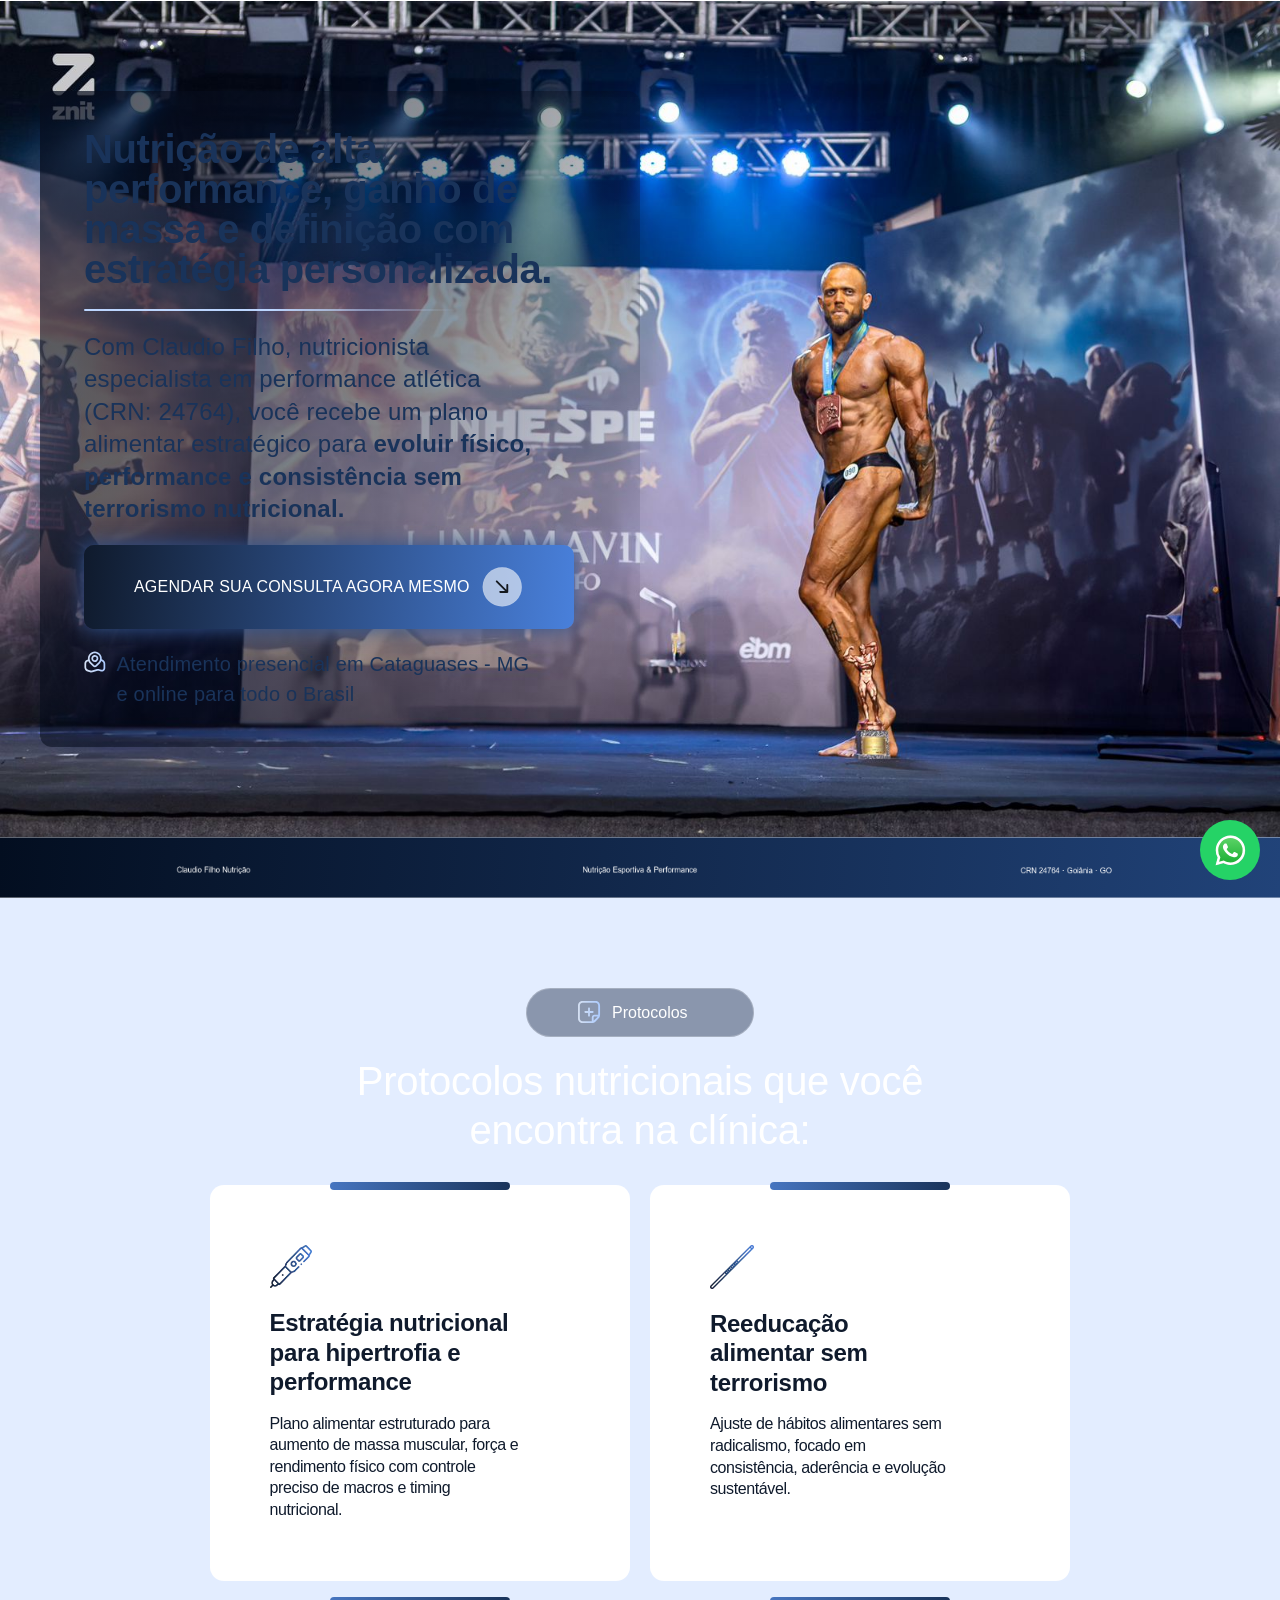
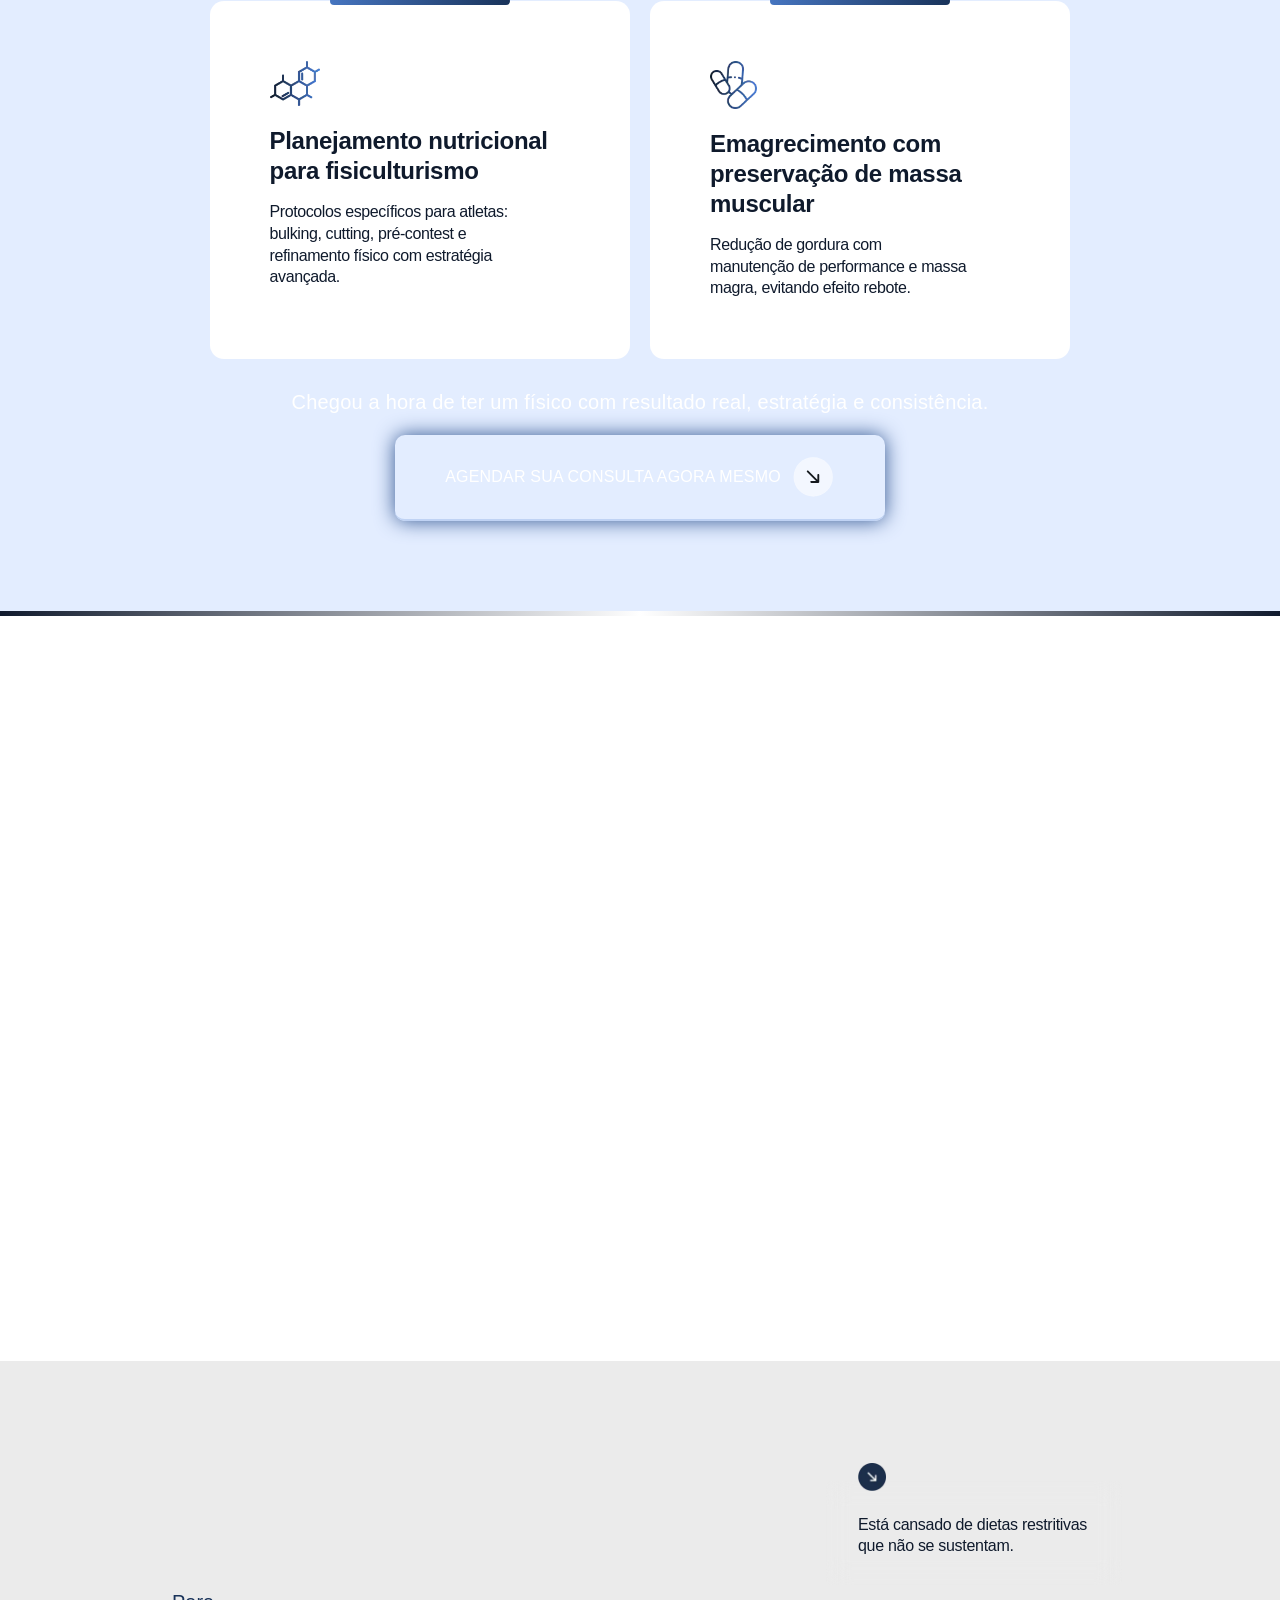
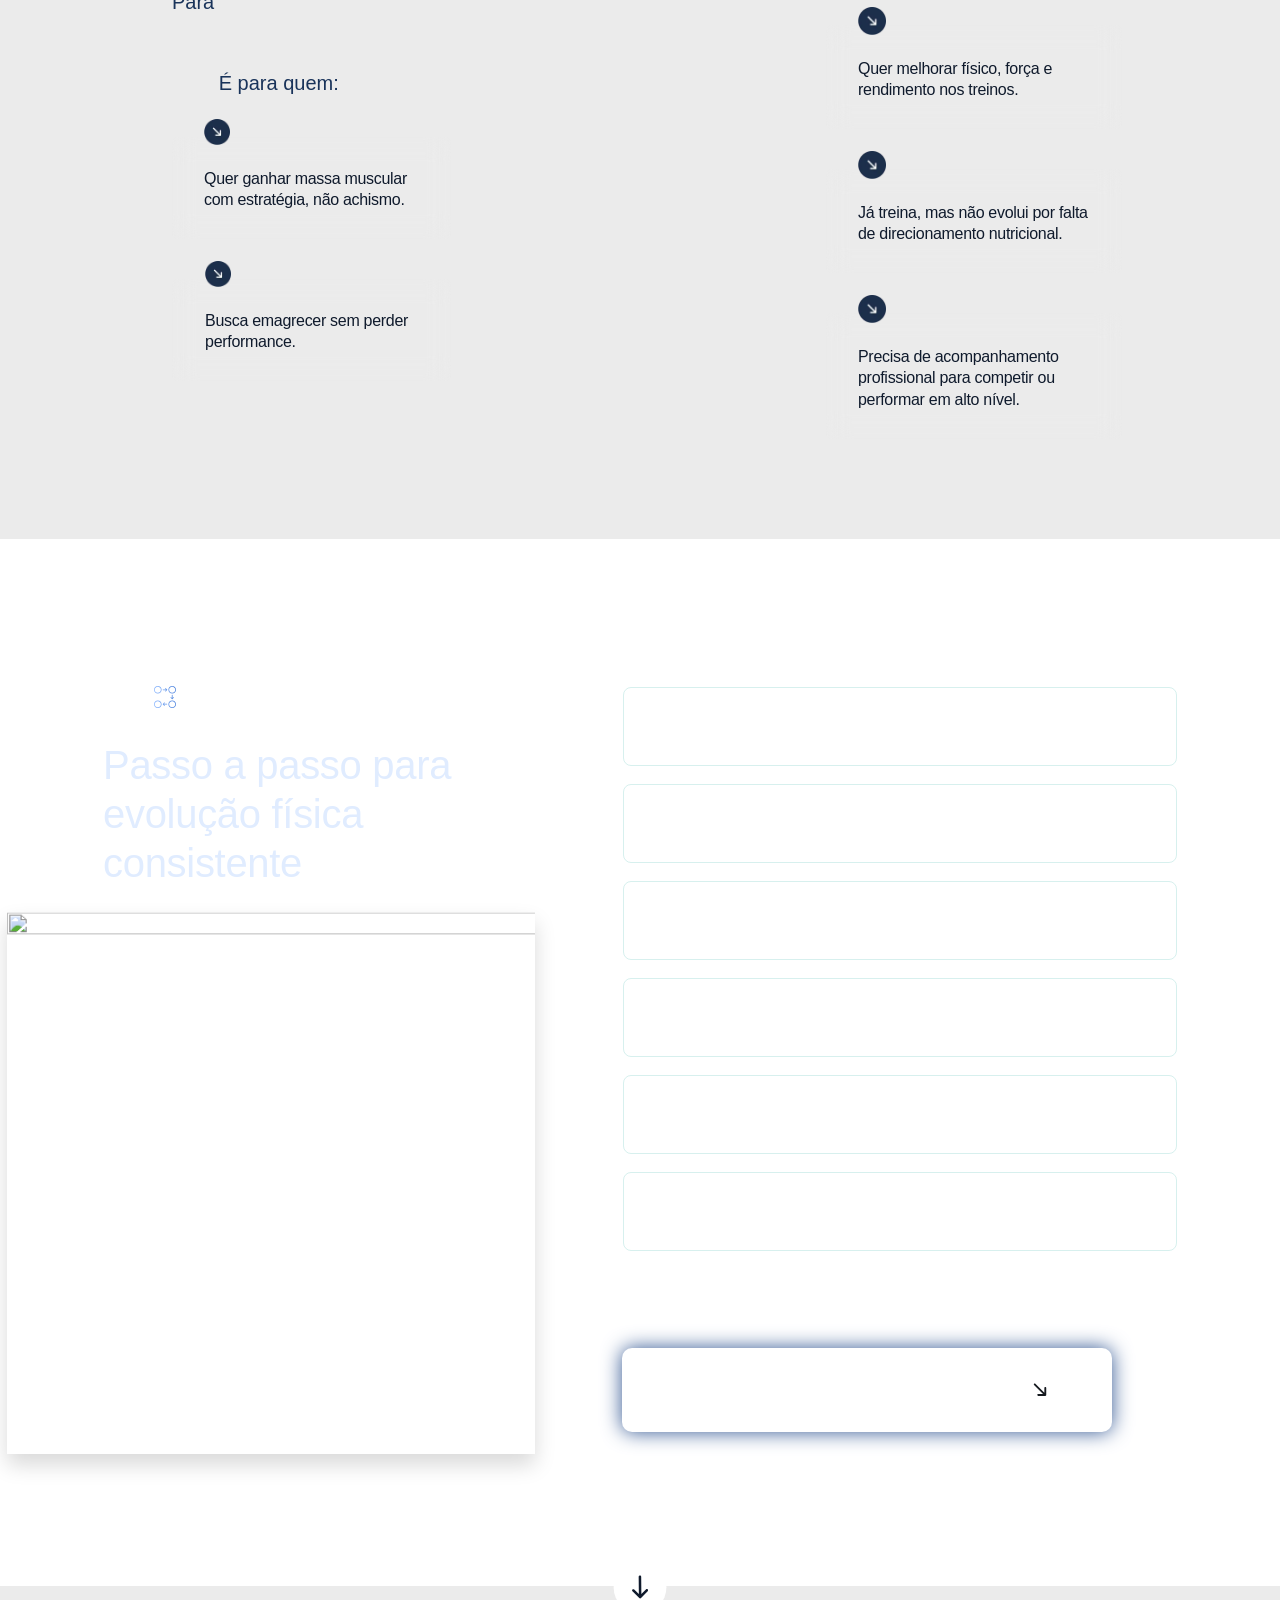
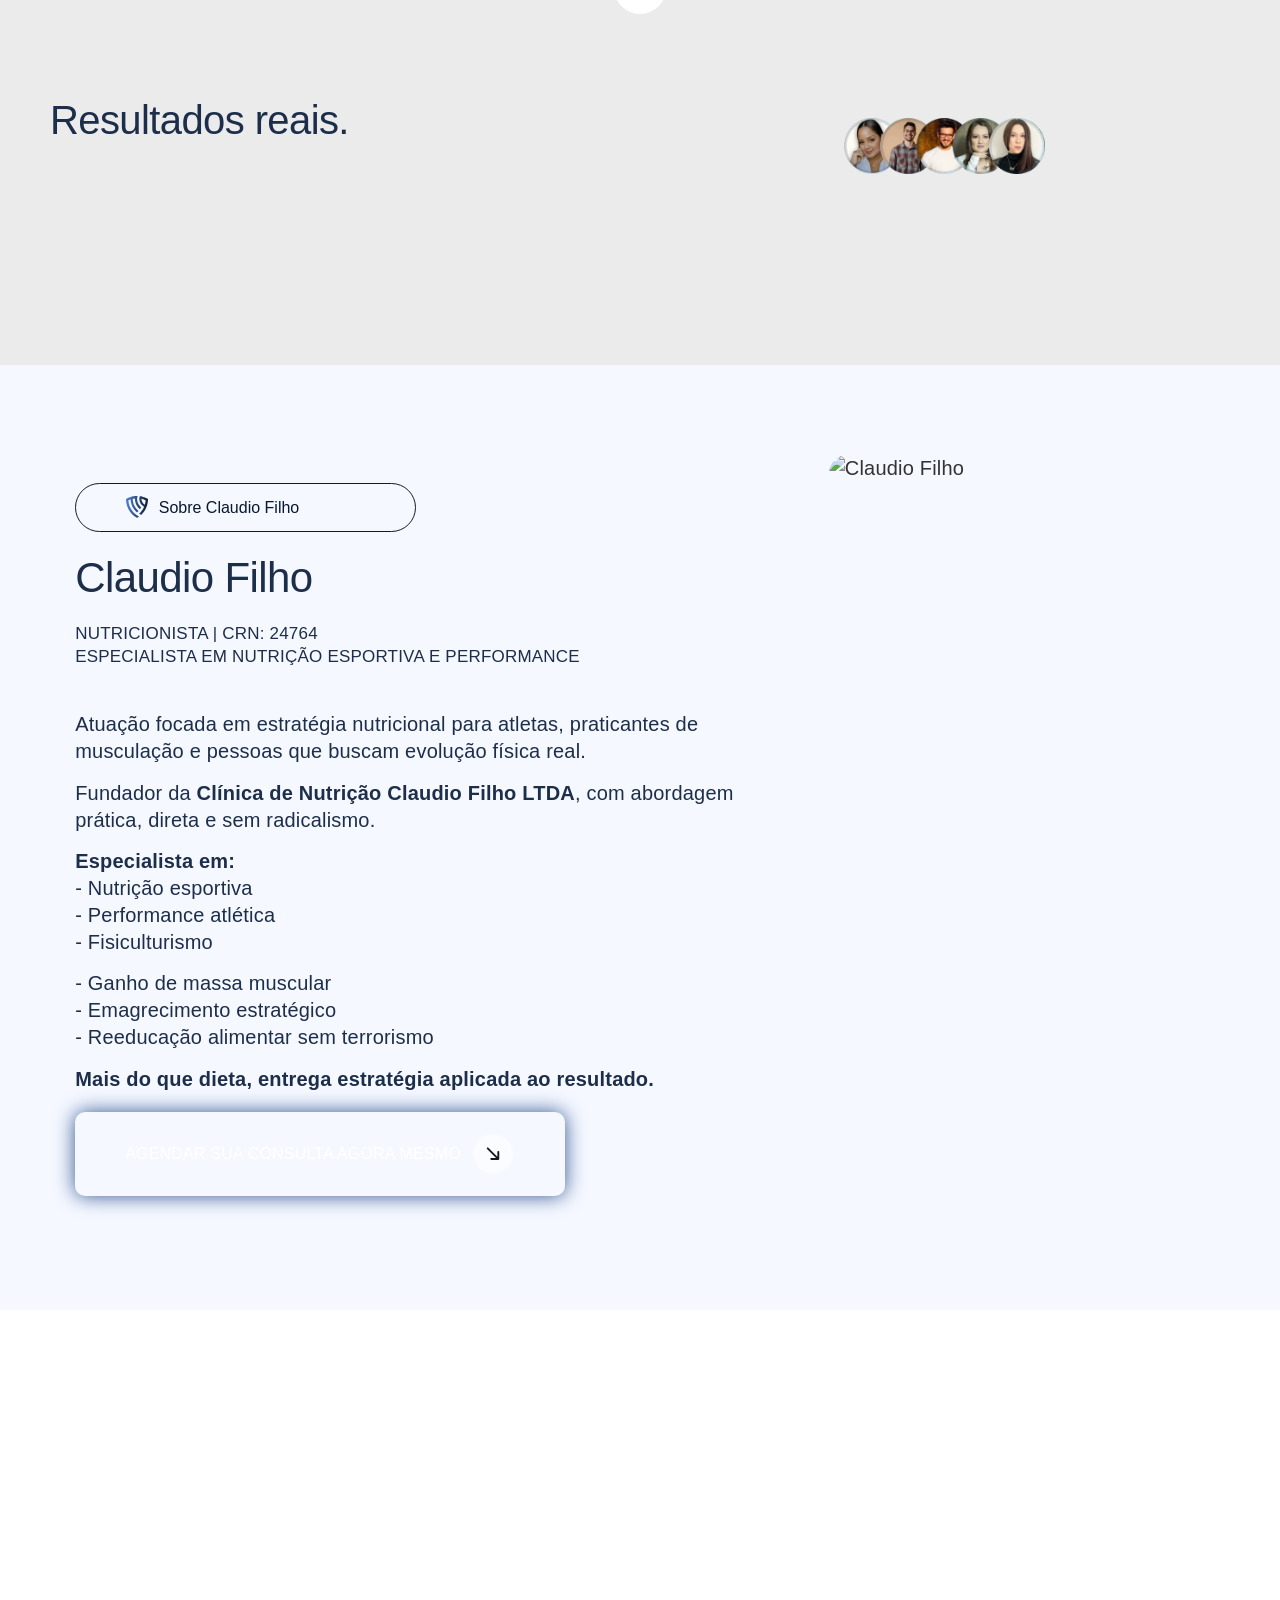
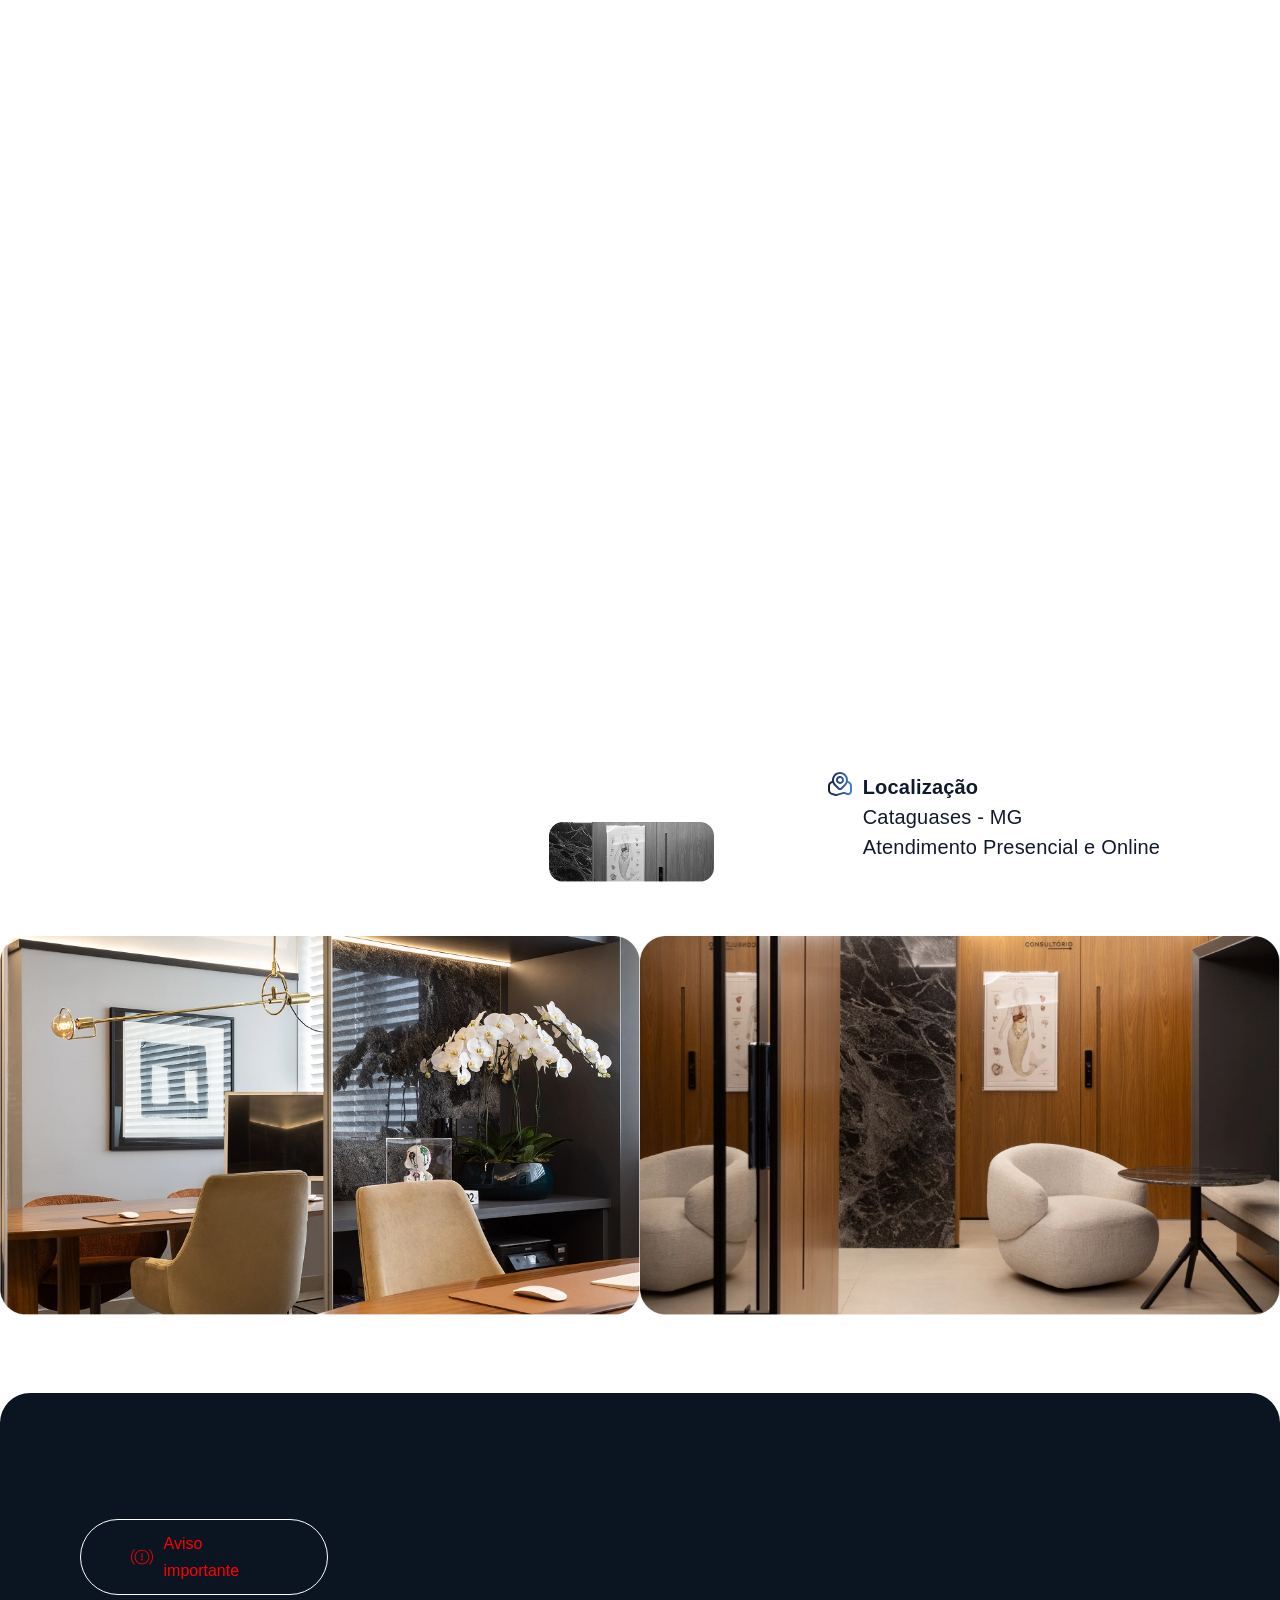
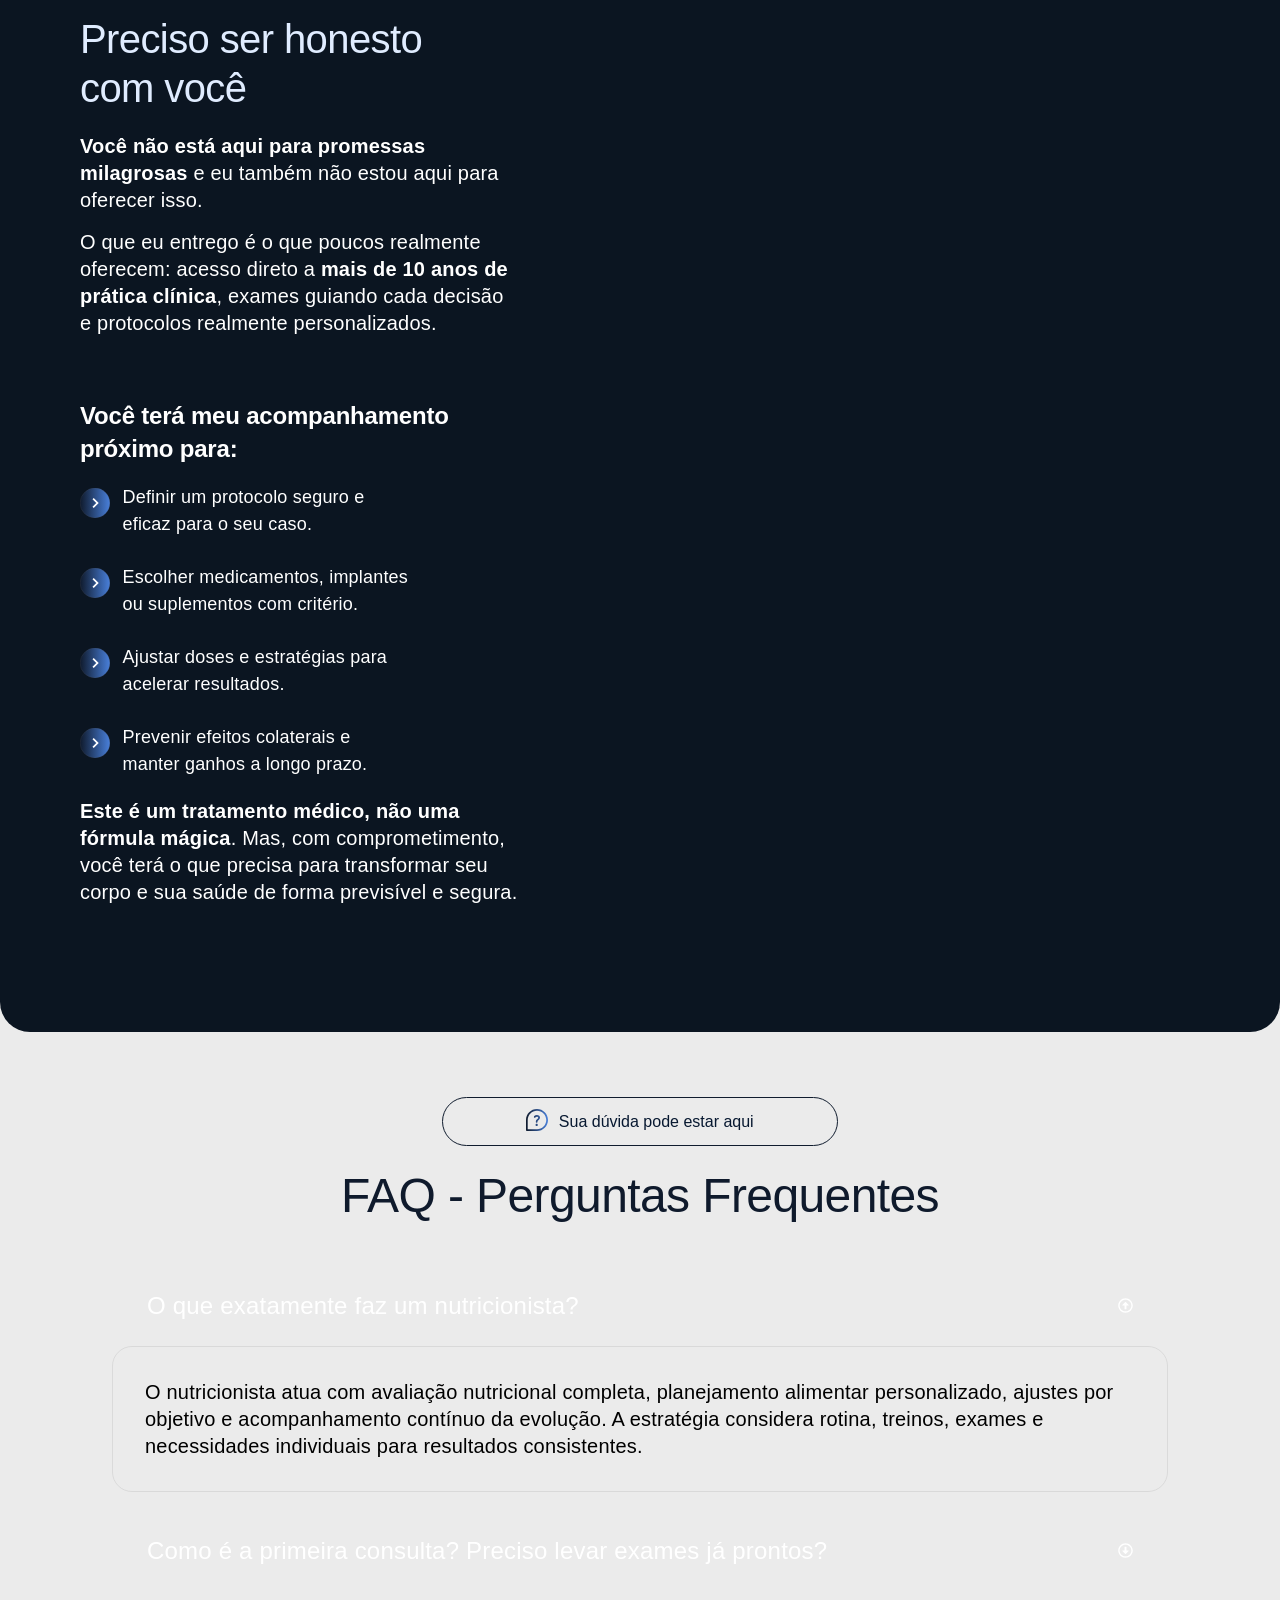
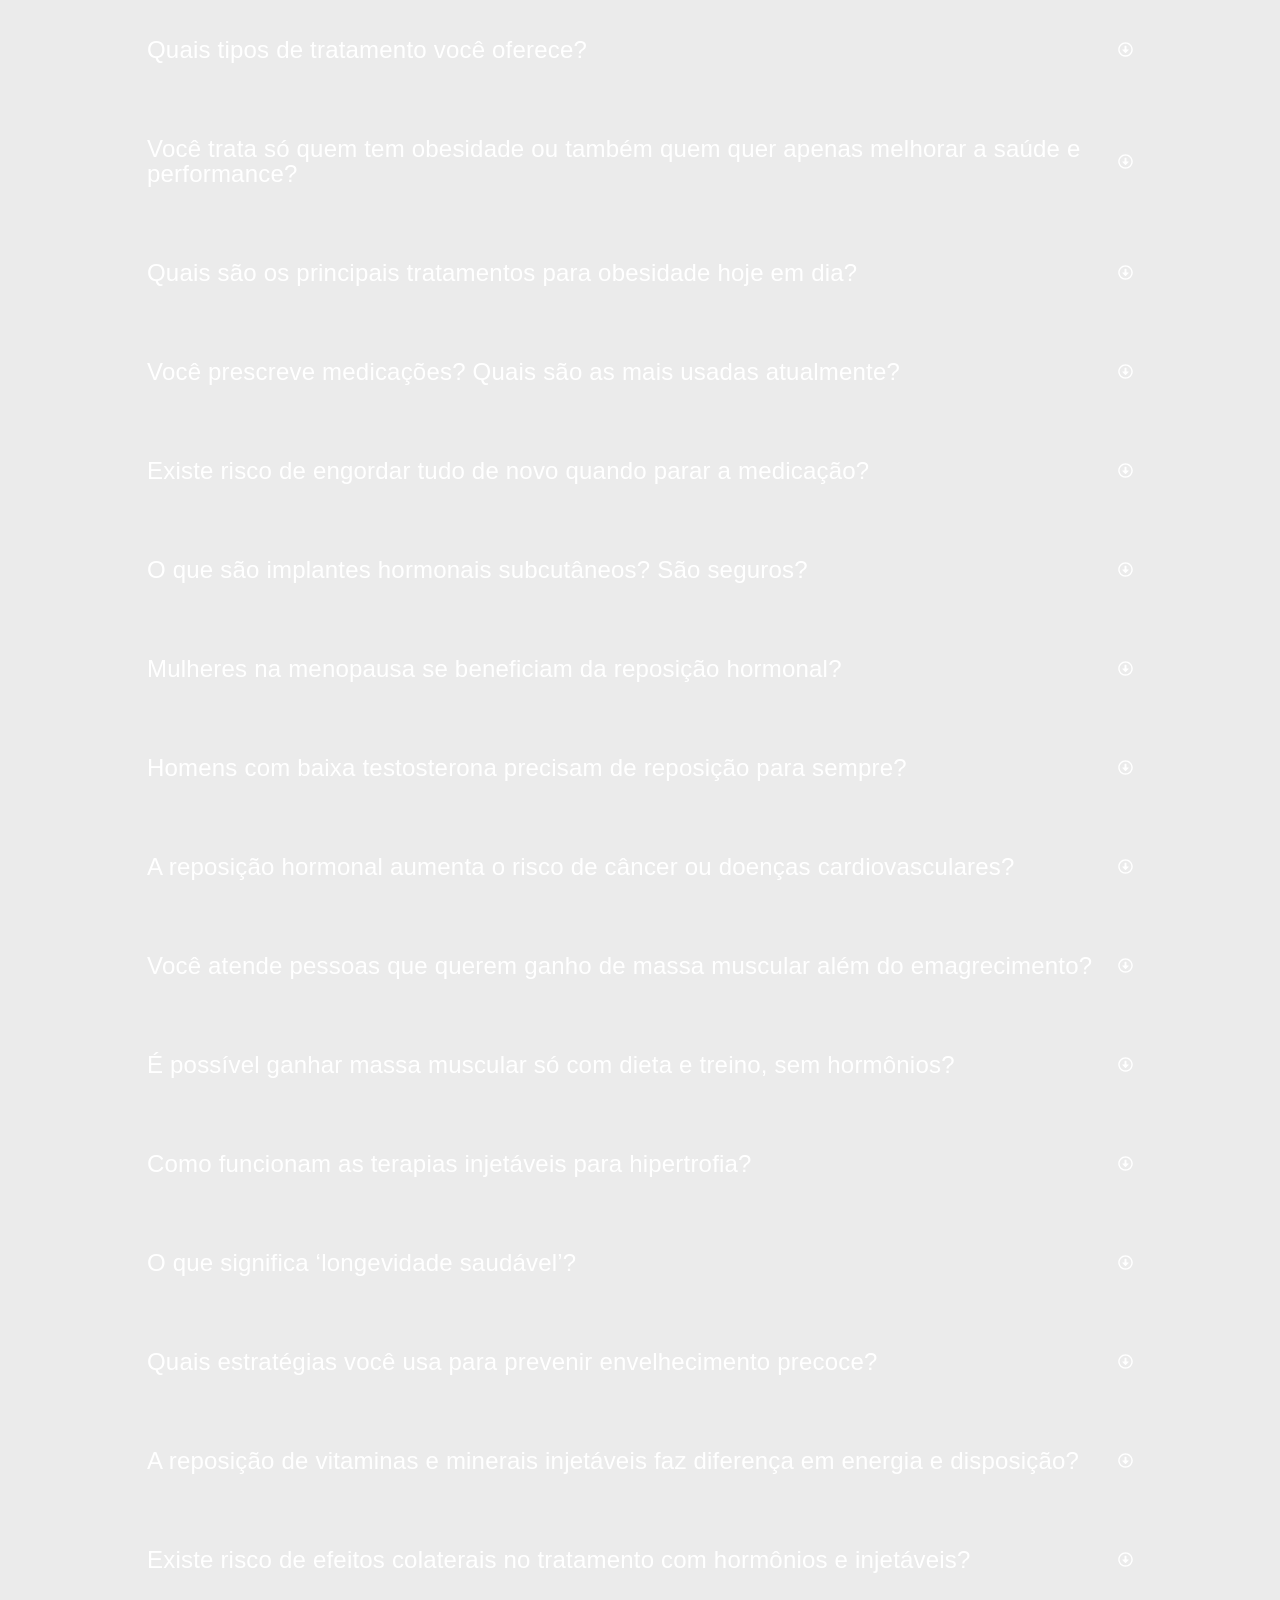
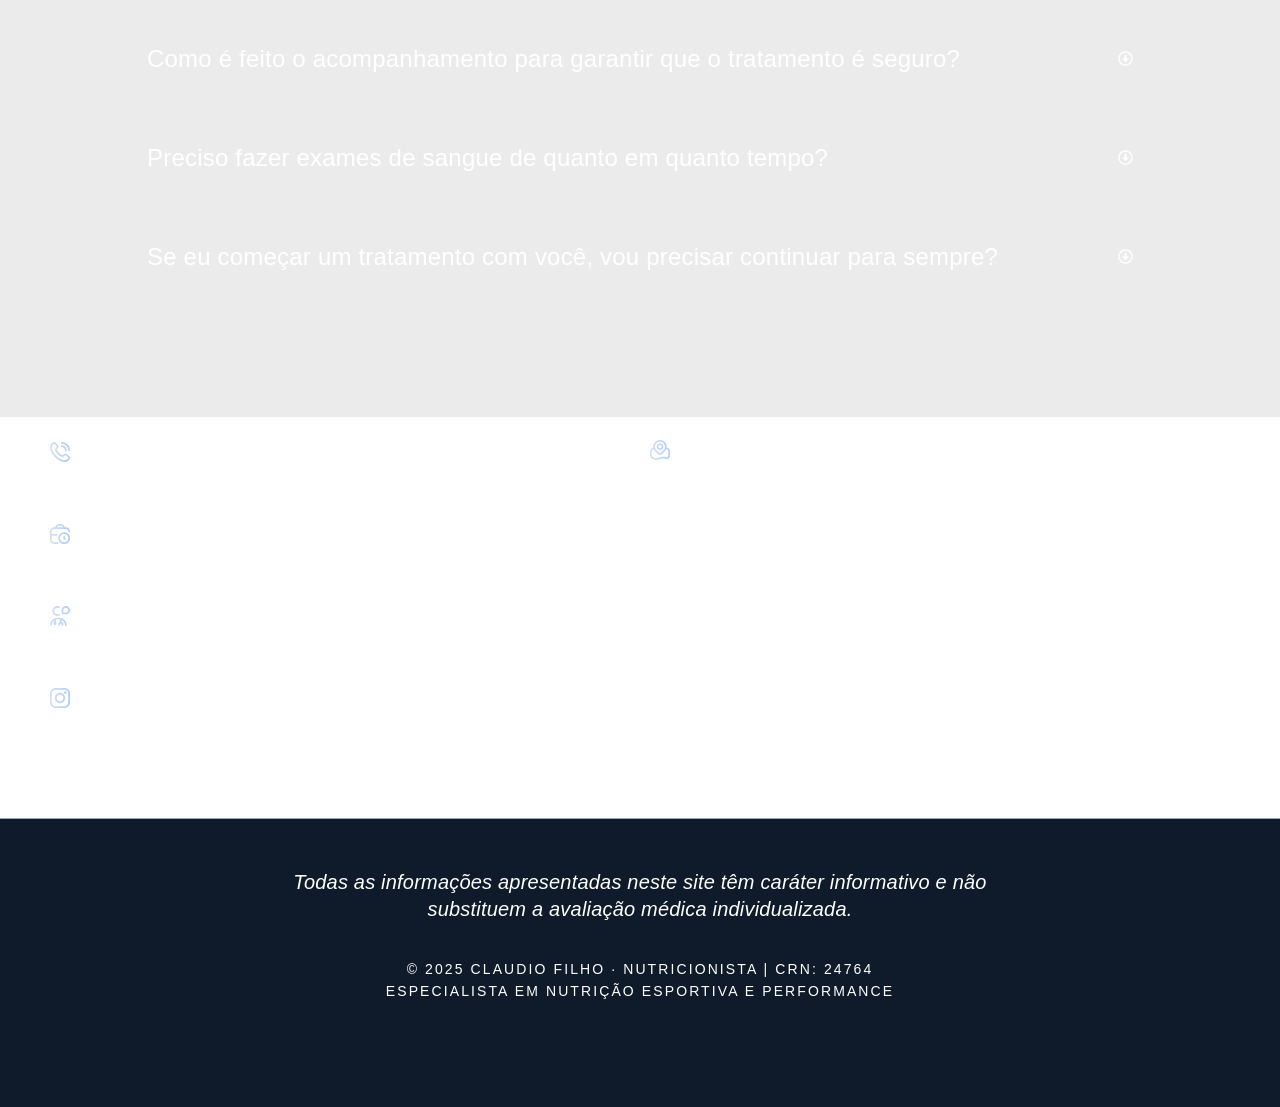
==== commit 2f7b7e96: "Atualiza visual e conteúdo do site Cláudio Filho - Troca imagens Hero ↔ Sobre (mobile e desktop) - A" ====
--- a/index.html
+++ b/index.html
@@ -1,4 +1,4 @@
-<!DOCTYPE html><html lang="pt-BR"><head><meta charset="UTF-8"><script>if(navigator.userAgent.match(/MSIE|Internet Explorer/i)||navigator.userAgent.match(/Trident\/7\..*?rv:11/i)){var href=document.location.href;if(!href.match(/[?&]nowprocket/)){if(href.indexOf("?")==-1){if(href.indexOf("#")==-1){document.location.href=href+"?nowprocket=1"}else{document.location.href=href.replace("#","?nowprocket=1#")}}else{if(href.indexOf("#")==-1){document.location.href=href+"&nowprocket=1"}else{document.location.href=href.replace("#","&nowprocket=1#")}}}}</script><script>(()=>{class RocketLazyLoadScripts{constructor(){this.v="1.2.6",this.triggerEvents=["keydown","mousedown","mousemove","touchmove","touchstart","touchend","wheel"],this.userEventHandler=this.t.bind(this),this.touchStartHandler=this.i.bind(this),this.touchMoveHandler=this.o.bind(this),this.touchEndHandler=this.h.bind(this),this.clickHandler=this.u.bind(this),this.interceptedClicks=[],this.interceptedClickListeners=[],this.l(this),window.addEventListener("pageshow",(t=>{this.persisted=t.persisted,this.everythingLoaded&&this.m()})),this.CSPIssue=sessionStorage.getItem("rocketCSPIssue"),document.addEventListener("securitypolicyviolation",(t=>{this.CSPIssue||"script-src-elem"!==t.violatedDirective||"data"!==t.blockedURI||(this.CSPIssue=!0,sessionStorage.setItem("rocketCSPIssue",!0))})),document.addEventListener("DOMContentLoaded",(()=>{this.k()})),this.delayedScripts={normal:[],async:[],defer:[]},this.trash=[],this.allJQueries=[]}p(t){document.hidden?t.t():(this.triggerEvents.forEach((e=>window.addEventListener(e,t.userEventHandler,{passive:!0}))),window.addEventListener("touchstart",t.touchStartHandler,{passive:!0}),window.addEventListener("mousedown",t.touchStartHandler),document.addEventListener("visibilitychange",t.userEventHandler))}_(){this.triggerEvents.forEach((t=>window.removeEventListener(t,this.userEventHandler,{passive:!0}))),document.removeEventListener("visibilitychange",this.userEventHandler)}i(t){"HTML"!==t.target.tagName&&(window.addEventListener("touchend",this.touchEndHandler),window.addEventListener("mouseup",this.touchEndHandler),window.addEventListener("touchmove",this.touchMoveHandler,{passive:!0}),window.addEventListener("mousemove",this.touchMoveHandler),t.target.addEventListener("click",this.clickHandler),this.L(t.target,!0),this.S(t.target,"onclick","rocket-onclick"),this.C())}o(t){window.removeEventListener("touchend",this.touchEndHandler),window.removeEventListener("mouseup",this.touchEndHandler),window.removeEventListener("touchmove",this.touchMoveHandler,{passive:!0}),window.removeEventListener("mousemove",this.touchMoveHandler),t.target.removeEventListener("click",this.clickHandler),this.L(t.target,!1),this.S(t.target,"rocket-onclick","onclick"),this.M()}h(){window.removeEventListener("touchend",this.touchEndHandler),window.removeEventListener("mouseup",this.touchEndHandler),window.removeEventListener("touchmove",this.touchMoveHandler,{passive:!0}),window.removeEventListener("mousemove",this.touchMoveHandler)}u(t){t.target.removeEventListener("click",this.clickHandler),this.L(t.target,!1),this.S(t.target,"rocket-onclick","onclick"),this.interceptedClicks.push(t),t.preventDefault(),t.stopPropagation(),t.stopImmediatePropagation(),this.M()}O(){window.removeEventListener("touchstart",this.touchStartHandler,{passive:!0}),window.removeEventListener("mousedown",this.touchStartHandler),this.interceptedClicks.forEach((t=>{t.target.dispatchEvent(new MouseEvent("click",{view:t.view,bubbles:!0,cancelable:!0}))}))}l(t){EventTarget.prototype.addEventListenerWPRocketBase=EventTarget.prototype.addEventListener,EventTarget.prototype.addEventListener=function(e,i,o){"click"!==e||t.windowLoaded||i===t.clickHandler||t.interceptedClickListeners.push({target:this,func:i,options:o}),(this||window).addEventListenerWPRocketBase(e,i,o)}}L(t,e){this.interceptedClickListeners.forEach((i=>{i.target===t&&(e?t.removeEventListener("click",i.func,i.options):t.addEventListener("click",i.func,i.options))})),t.parentNode!==document.documentElement&&this.L(t.parentNode,e)}D(){return new Promise((t=>{this.P?this.M=t:t()}))}C(){this.P=!0}M(){this.P=!1}S(t,e,i){t.hasAttribute&&t.hasAttribute(e)&&(event.target.setAttribute(i,event.target.getAttribute(e)),event.target.removeAttribute(e))}t(){this._(this),"loading"===document.readyState?document.addEventListener("DOMContentLoaded",this.R.bind(this)):this.R()}k(){let t=[];document.querySelectorAll("script[type=rocketlazyloadscript][data-rocket-src]").forEach((e=>{let i=e.getAttribute("data-rocket-src");if(i&&!i.startsWith("data:")){0===i.indexOf("//")&&(i=location.protocol+i);try{const o=new URL(i).origin;o!==location.origin&&t.push({src:o,crossOrigin:e.crossOrigin||"module"===e.getAttribute("data-rocket-type")})}catch(t){}}})),t=[...new Map(t.map((t=>[JSON.stringify(t),t]))).values()],this.T(t,"preconnect")}async R(){this.lastBreath=Date.now(),this.j(this),this.F(this),this.I(),this.W(),this.q(),await this.A(this.delayedScripts.normal),await this.A(this.delayedScripts.defer),await this.A(this.delayedScripts.async);try{await this.U(),await this.H(this),await this.J()}catch(t){console.error(t)}window.dispatchEvent(new Event("rocket-allScriptsLoaded")),this.everythingLoaded=!0,this.D().then((()=>{this.O()})),this.N()}W(){document.querySelectorAll("script[type=rocketlazyloadscript]").forEach((t=>{t.hasAttribute("data-rocket-src")?t.hasAttribute("async")&&!1!==t.async?this.delayedScripts.async.push(t):t.hasAttribute("defer")&&!1!==t.defer||"module"===t.getAttribute("data-rocket-type")?this.delayedScripts.defer.push(t):this.delayedScripts.normal.push(t):this.delayedScripts.normal.push(t)}))}async B(t){if(await this.G(),!0!==t.noModule||!("noModule"in HTMLScriptElement.prototype))return new Promise((e=>{let i;function o(){(i||t).setAttribute("data-rocket-status","executed"),e()}try{if(navigator.userAgent.indexOf("Firefox/")>0||""===navigator.vendor||this.CSPIssue)i=document.createElement("script"),[...t.attributes].forEach((t=>{let e=t.nodeName;"type"!==e&&("data-rocket-type"===e&&(e="type"),"data-rocket-src"===e&&(e="src"),i.setAttribute(e,t.nodeValue))})),t.text&&(i.text=t.text),i.hasAttribute("src")?(i.addEventListener("load",o),i.addEventListener("error",(function(){i.setAttribute("data-rocket-status","failed-network"),e()})),setTimeout((()=>{i.isConnected||e()}),1)):(i.text=t.text,o()),t.parentNode.replaceChild(i,t);else{const i=t.getAttribute("data-rocket-type"),s=t.getAttribute("data-rocket-src");i?(t.type=i,t.removeAttribute("data-rocket-type")):t.removeAttribute("type"),t.addEventListener("load",o),t.addEventListener("error",(i=>{this.CSPIssue&&i.target.src.startsWith("data:")?(console.log("WPRocket: data-uri blocked by CSP -> fallback"),t.removeAttribute("src"),this.B(t).then(e)):(t.setAttribute("data-rocket-status","failed-network"),e())})),s?(t.removeAttribute("data-rocket-src"),t.src=s):t.src="data:text/javascript;base64,"+window.btoa(unescape(encodeURIComponent(t.text)))}}catch(i){t.setAttribute("data-rocket-status","failed-transform"),e()}}));t.setAttribute("data-rocket-status","skipped")}async A(t){const e=t.shift();return e&&e.isConnected?(await this.B(e),this.A(t)):Promise.resolve()}q(){this.T([...this.delayedScripts.normal,...this.delayedScripts.defer,...this.delayedScripts.async],"preload")}T(t,e){var i=document.createDocumentFragment();t.forEach((t=>{const o=t.getAttribute&&t.getAttribute("data-rocket-src")||t.src;if(o&&!o.startsWith("data:")){const s=document.createElement("link");s.href=o,s.rel=e,"preconnect"!==e&&(s.as="script"),t.getAttribute&&"module"===t.getAttribute("data-rocket-type")&&(s.crossOrigin=!0),t.crossOrigin&&(s.crossOrigin=t.crossOrigin),t.integrity&&(s.integrity=t.integrity),i.appendChild(s),this.trash.push(s)}})),document.head.appendChild(i)}j(t){let e={};function i(i,o){return e[o].eventsToRewrite.indexOf(i)>=0&&!t.everythingLoaded?"rocket-"+i:i}function o(t,o){!function(t){e[t]||(e[t]={originalFunctions:{add:t.addEventListener,remove:t.removeEventListener},eventsToRewrite:[]},t.addEventListener=function(){arguments[0]=i(arguments[0],t),e[t].originalFunctions.add.apply(t,arguments)},t.removeEventListener=function(){arguments[0]=i(arguments[0],t),e[t].originalFunctions.remove.apply(t,arguments)})}(t),e[t].eventsToRewrite.push(o)}function s(e,i){let o=e[i];e[i]=null,Object.defineProperty(e,i,{get:()=>o||function(){},set(s){t.everythingLoaded?o=s:e["rocket"+i]=o=s}})}o(document,"DOMContentLoaded"),o(window,"DOMContentLoaded"),o(window,"load"),o(window,"pageshow"),o(document,"readystatechange"),s(document,"onreadystatechange"),s(window,"onload"),s(window,"onpageshow");try{Object.defineProperty(document,"readyState",{get:()=>t.rocketReadyState,set(e){t.rocketReadyState=e},configurable:!0}),document.readyState="loading"}catch(t){console.log("WPRocket DJE readyState conflict, bypassing")}}F(t){let e;function i(e){return t.everythingLoaded?e:e.split(" ").map((t=>"load"===t||0===t.indexOf("load.")?"rocket-jquery-load":t)).join(" ")}function o(o){function s(t){const e=o.fn[t];o.fn[t]=o.fn.init.prototype[t]=function(){return this[0]===window&&("string"==typeof arguments[0]||arguments[0]instanceof String?arguments[0]=i(arguments[0]):"object"==typeof arguments[0]&&Object.keys(arguments[0]).forEach((t=>{const e=arguments[0][t];delete arguments[0][t],arguments[0][i(t)]=e}))),e.apply(this,arguments),this}}o&&o.fn&&!t.allJQueries.includes(o)&&(o.fn.ready=o.fn.init.prototype.ready=function(e){return t.domReadyFired?e.bind(document)(o):document.addEventListener("rocket-DOMContentLoaded",(()=>e.bind(document)(o))),o([])},s("on"),s("one"),t.allJQueries.push(o)),e=o}o(window.jQuery),Object.defineProperty(window,"jQuery",{get:()=>e,set(t){o(t)}})}async H(t){const e=document.querySelector("script[data-webpack]");e&&(await async function(){return new Promise((t=>{e.addEventListener("load",t),e.addEventListener("error",t)}))}(),await t.K(),await t.H(t))}async U(){this.domReadyFired=!0;try{document.readyState="interactive"}catch(t){}await this.G(),document.dispatchEvent(new Event("rocket-readystatechange")),await this.G(),document.rocketonreadystatechange&&document.rocketonreadystatechange(),await this.G(),document.dispatchEvent(new Event("rocket-DOMContentLoaded")),await this.G(),window.dispatchEvent(new Event("rocket-DOMContentLoaded"))}async J(){try{document.readyState="complete"}catch(t){}await this.G(),document.dispatchEvent(new Event("rocket-readystatechange")),await this.G(),document.rocketonreadystatechange&&document.rocketonreadystatechange(),await this.G(),window.dispatchEvent(new Event("rocket-load")),await this.G(),window.rocketonload&&window.rocketonload(),await this.G(),this.allJQueries.forEach((t=>t(window).trigger("rocket-jquery-load"))),await this.G();const t=new Event("rocket-pageshow");t.persisted=this.persisted,window.dispatchEvent(t),await this.G(),window.rocketonpageshow&&window.rocketonpageshow({persisted:this.persisted}),this.windowLoaded=!0}m(){document.onreadystatechange&&document.onreadystatechange(),window.onload&&window.onload(),window.onpageshow&&window.onpageshow({persisted:this.persisted})}I(){const t=new Map;document.write=document.writeln=function(e){const i=document.currentScript;i||console.error("WPRocket unable to document.write this: "+e);const o=document.createRange(),s=i.parentElement;let n=t.get(i);void 0===n&&(n=i.nextSibling,t.set(i,n));const c=document.createDocumentFragment();o.setStart(c,0),c.appendChild(o.createContextualFragment(e)),s.insertBefore(c,n)}}async G(){Date.now()-this.lastBreath>45&&(await this.K(),this.lastBreath=Date.now())}async K(){return document.hidden?new Promise((t=>setTimeout(t))):new Promise((t=>requestAnimationFrame(t)))}N(){this.trash.forEach((t=>t.remove()))}static run(){const t=new RocketLazyLoadScripts;t.p(t)}}RocketLazyLoadScripts.run()})();</script>
+﻿<!DOCTYPE html><html lang="pt-BR"><head><meta charset="UTF-8"><script>if(navigator.userAgent.match(/MSIE|Internet Explorer/i)||navigator.userAgent.match(/Trident\/7\..*?rv:11/i)){var href=document.location.href;if(!href.match(/[?&]nowprocket/)){if(href.indexOf("?")==-1){if(href.indexOf("#")==-1){document.location.href=href+"?nowprocket=1"}else{document.location.href=href.replace("#","?nowprocket=1#")}}else{if(href.indexOf("#")==-1){document.location.href=href+"&nowprocket=1"}else{document.location.href=href.replace("#","&nowprocket=1#")}}}}</script><script>(()=>{class RocketLazyLoadScripts{constructor(){this.v="1.2.6",this.triggerEvents=["keydown","mousedown","mousemove","touchmove","touchstart","touchend","wheel"],this.userEventHandler=this.t.bind(this),this.touchStartHandler=this.i.bind(this),this.touchMoveHandler=this.o.bind(this),this.touchEndHandler=this.h.bind(this),this.clickHandler=this.u.bind(this),this.interceptedClicks=[],this.interceptedClickListeners=[],this.l(this),window.addEventListener("pageshow",(t=>{this.persisted=t.persisted,this.everythingLoaded&&this.m()})),this.CSPIssue=sessionStorage.getItem("rocketCSPIssue"),document.addEventListener("securitypolicyviolation",(t=>{this.CSPIssue||"script-src-elem"!==t.violatedDirective||"data"!==t.blockedURI||(this.CSPIssue=!0,sessionStorage.setItem("rocketCSPIssue",!0))})),document.addEventListener("DOMContentLoaded",(()=>{this.k()})),this.delayedScripts={normal:[],async:[],defer:[]},this.trash=[],this.allJQueries=[]}p(t){document.hidden?t.t():(this.triggerEvents.forEach((e=>window.addEventListener(e,t.userEventHandler,{passive:!0}))),window.addEventListener("touchstart",t.touchStartHandler,{passive:!0}),window.addEventListener("mousedown",t.touchStartHandler),document.addEventListener("visibilitychange",t.userEventHandler))}_(){this.triggerEvents.forEach((t=>window.removeEventListener(t,this.userEventHandler,{passive:!0}))),document.removeEventListener("visibilitychange",this.userEventHandler)}i(t){"HTML"!==t.target.tagName&&(window.addEventListener("touchend",this.touchEndHandler),window.addEventListener("mouseup",this.touchEndHandler),window.addEventListener("touchmove",this.touchMoveHandler,{passive:!0}),window.addEventListener("mousemove",this.touchMoveHandler),t.target.addEventListener("click",this.clickHandler),this.L(t.target,!0),this.S(t.target,"onclick","rocket-onclick"),this.C())}o(t){window.removeEventListener("touchend",this.touchEndHandler),window.removeEventListener("mouseup",this.touchEndHandler),window.removeEventListener("touchmove",this.touchMoveHandler,{passive:!0}),window.removeEventListener("mousemove",this.touchMoveHandler),t.target.removeEventListener("click",this.clickHandler),this.L(t.target,!1),this.S(t.target,"rocket-onclick","onclick"),this.M()}h(){window.removeEventListener("touchend",this.touchEndHandler),window.removeEventListener("mouseup",this.touchEndHandler),window.removeEventListener("touchmove",this.touchMoveHandler,{passive:!0}),window.removeEventListener("mousemove",this.touchMoveHandler)}u(t){t.target.removeEventListener("click",this.clickHandler),this.L(t.target,!1),this.S(t.target,"rocket-onclick","onclick"),this.interceptedClicks.push(t),t.preventDefault(),t.stopPropagation(),t.stopImmediatePropagation(),this.M()}O(){window.removeEventListener("touchstart",this.touchStartHandler,{passive:!0}),window.removeEventListener("mousedown",this.touchStartHandler),this.interceptedClicks.forEach((t=>{t.target.dispatchEvent(new MouseEvent("click",{view:t.view,bubbles:!0,cancelable:!0}))}))}l(t){EventTarget.prototype.addEventListenerWPRocketBase=EventTarget.prototype.addEventListener,EventTarget.prototype.addEventListener=function(e,i,o){"click"!==e||t.windowLoaded||i===t.clickHandler||t.interceptedClickListeners.push({target:this,func:i,options:o}),(this||window).addEventListenerWPRocketBase(e,i,o)}}L(t,e){this.interceptedClickListeners.forEach((i=>{i.target===t&&(e?t.removeEventListener("click",i.func,i.options):t.addEventListener("click",i.func,i.options))})),t.parentNode!==document.documentElement&&this.L(t.parentNode,e)}D(){return new Promise((t=>{this.P?this.M=t:t()}))}C(){this.P=!0}M(){this.P=!1}S(t,e,i){t.hasAttribute&&t.hasAttribute(e)&&(event.target.setAttribute(i,event.target.getAttribute(e)),event.target.removeAttribute(e))}t(){this._(this),"loading"===document.readyState?document.addEventListener("DOMContentLoaded",this.R.bind(this)):this.R()}k(){let t=[];document.querySelectorAll("script[type=rocketlazyloadscript][data-rocket-src]").forEach((e=>{let i=e.getAttribute("data-rocket-src");if(i&&!i.startsWith("data:")){0===i.indexOf("//")&&(i=location.protocol+i);try{const o=new URL(i).origin;o!==location.origin&&t.push({src:o,crossOrigin:e.crossOrigin||"module"===e.getAttribute("data-rocket-type")})}catch(t){}}})),t=[...new Map(t.map((t=>[JSON.stringify(t),t]))).values()],this.T(t,"preconnect")}async R(){this.lastBreath=Date.now(),this.j(this),this.F(this),this.I(),this.W(),this.q(),await this.A(this.delayedScripts.normal),await this.A(this.delayedScripts.defer),await this.A(this.delayedScripts.async);try{await this.U(),await this.H(this),await this.J()}catch(t){console.error(t)}window.dispatchEvent(new Event("rocket-allScriptsLoaded")),this.everythingLoaded=!0,this.D().then((()=>{this.O()})),this.N()}W(){document.querySelectorAll("script[type=rocketlazyloadscript]").forEach((t=>{t.hasAttribute("data-rocket-src")?t.hasAttribute("async")&&!1!==t.async?this.delayedScripts.async.push(t):t.hasAttribute("defer")&&!1!==t.defer||"module"===t.getAttribute("data-rocket-type")?this.delayedScripts.defer.push(t):this.delayedScripts.normal.push(t):this.delayedScripts.normal.push(t)}))}async B(t){if(await this.G(),!0!==t.noModule||!("noModule"in HTMLScriptElement.prototype))return new Promise((e=>{let i;function o(){(i||t).setAttribute("data-rocket-status","executed"),e()}try{if(navigator.userAgent.indexOf("Firefox/")>0||""===navigator.vendor||this.CSPIssue)i=document.createElement("script"),[...t.attributes].forEach((t=>{let e=t.nodeName;"type"!==e&&("data-rocket-type"===e&&(e="type"),"data-rocket-src"===e&&(e="src"),i.setAttribute(e,t.nodeValue))})),t.text&&(i.text=t.text),i.hasAttribute("src")?(i.addEventListener("load",o),i.addEventListener("error",(function(){i.setAttribute("data-rocket-status","failed-network"),e()})),setTimeout((()=>{i.isConnected||e()}),1)):(i.text=t.text,o()),t.parentNode.replaceChild(i,t);else{const i=t.getAttribute("data-rocket-type"),s=t.getAttribute("data-rocket-src");i?(t.type=i,t.removeAttribute("data-rocket-type")):t.removeAttribute("type"),t.addEventListener("load",o),t.addEventListener("error",(i=>{this.CSPIssue&&i.target.src.startsWith("data:")?(console.log("WPRocket: data-uri blocked by CSP -> fallback"),t.removeAttribute("src"),this.B(t).then(e)):(t.setAttribute("data-rocket-status","failed-network"),e())})),s?(t.removeAttribute("data-rocket-src"),t.src=s):t.src="data:text/javascript;base64,"+window.btoa(unescape(encodeURIComponent(t.text)))}}catch(i){t.setAttribute("data-rocket-status","failed-transform"),e()}}));t.setAttribute("data-rocket-status","skipped")}async A(t){const e=t.shift();return e&&e.isConnected?(await this.B(e),this.A(t)):Promise.resolve()}q(){this.T([...this.delayedScripts.normal,...this.delayedScripts.defer,...this.delayedScripts.async],"preload")}T(t,e){var i=document.createDocumentFragment();t.forEach((t=>{const o=t.getAttribute&&t.getAttribute("data-rocket-src")||t.src;if(o&&!o.startsWith("data:")){const s=document.createElement("link");s.href=o,s.rel=e,"preconnect"!==e&&(s.as="script"),t.getAttribute&&"module"===t.getAttribute("data-rocket-type")&&(s.crossOrigin=!0),t.crossOrigin&&(s.crossOrigin=t.crossOrigin),t.integrity&&(s.integrity=t.integrity),i.appendChild(s),this.trash.push(s)}})),document.head.appendChild(i)}j(t){let e={};function i(i,o){return e[o].eventsToRewrite.indexOf(i)>=0&&!t.everythingLoaded?"rocket-"+i:i}function o(t,o){!function(t){e[t]||(e[t]={originalFunctions:{add:t.addEventListener,remove:t.removeEventListener},eventsToRewrite:[]},t.addEventListener=function(){arguments[0]=i(arguments[0],t),e[t].originalFunctions.add.apply(t,arguments)},t.removeEventListener=function(){arguments[0]=i(arguments[0],t),e[t].originalFunctions.remove.apply(t,arguments)})}(t),e[t].eventsToRewrite.push(o)}function s(e,i){let o=e[i];e[i]=null,Object.defineProperty(e,i,{get:()=>o||function(){},set(s){t.everythingLoaded?o=s:e["rocket"+i]=o=s}})}o(document,"DOMContentLoaded"),o(window,"DOMContentLoaded"),o(window,"load"),o(window,"pageshow"),o(document,"readystatechange"),s(document,"onreadystatechange"),s(window,"onload"),s(window,"onpageshow");try{Object.defineProperty(document,"readyState",{get:()=>t.rocketReadyState,set(e){t.rocketReadyState=e},configurable:!0}),document.readyState="loading"}catch(t){console.log("WPRocket DJE readyState conflict, bypassing")}}F(t){let e;function i(e){return t.everythingLoaded?e:e.split(" ").map((t=>"load"===t||0===t.indexOf("load.")?"rocket-jquery-load":t)).join(" ")}function o(o){function s(t){const e=o.fn[t];o.fn[t]=o.fn.init.prototype[t]=function(){return this[0]===window&&("string"==typeof arguments[0]||arguments[0]instanceof String?arguments[0]=i(arguments[0]):"object"==typeof arguments[0]&&Object.keys(arguments[0]).forEach((t=>{const e=arguments[0][t];delete arguments[0][t],arguments[0][i(t)]=e}))),e.apply(this,arguments),this}}o&&o.fn&&!t.allJQueries.includes(o)&&(o.fn.ready=o.fn.init.prototype.ready=function(e){return t.domReadyFired?e.bind(document)(o):document.addEventListener("rocket-DOMContentLoaded",(()=>e.bind(document)(o))),o([])},s("on"),s("one"),t.allJQueries.push(o)),e=o}o(window.jQuery),Object.defineProperty(window,"jQuery",{get:()=>e,set(t){o(t)}})}async H(t){const e=document.querySelector("script[data-webpack]");e&&(await async function(){return new Promise((t=>{e.addEventListener("load",t),e.addEventListener("error",t)}))}(),await t.K(),await t.H(t))}async U(){this.domReadyFired=!0;try{document.readyState="interactive"}catch(t){}await this.G(),document.dispatchEvent(new Event("rocket-readystatechange")),await this.G(),document.rocketonreadystatechange&&document.rocketonreadystatechange(),await this.G(),document.dispatchEvent(new Event("rocket-DOMContentLoaded")),await this.G(),window.dispatchEvent(new Event("rocket-DOMContentLoaded"))}async J(){try{document.readyState="complete"}catch(t){}await this.G(),document.dispatchEvent(new Event("rocket-readystatechange")),await this.G(),document.rocketonreadystatechange&&document.rocketonreadystatechange(),await this.G(),window.dispatchEvent(new Event("rocket-load")),await this.G(),window.rocketonload&&window.rocketonload(),await this.G(),this.allJQueries.forEach((t=>t(window).trigger("rocket-jquery-load"))),await this.G();const t=new Event("rocket-pageshow");t.persisted=this.persisted,window.dispatchEvent(t),await this.G(),window.rocketonpageshow&&window.rocketonpageshow({persisted:this.persisted}),this.windowLoaded=!0}m(){document.onreadystatechange&&document.onreadystatechange(),window.onload&&window.onload(),window.onpageshow&&window.onpageshow({persisted:this.persisted})}I(){const t=new Map;document.write=document.writeln=function(e){const i=document.currentScript;i||console.error("WPRocket unable to document.write this: "+e);const o=document.createRange(),s=i.parentElement;let n=t.get(i);void 0===n&&(n=i.nextSibling,t.set(i,n));const c=document.createDocumentFragment();o.setStart(c,0),c.appendChild(o.createContextualFragment(e)),s.insertBefore(c,n)}}async G(){Date.now()-this.lastBreath>45&&(await this.K(),this.lastBreath=Date.now())}async K(){return document.hidden?new Promise((t=>setTimeout(t))):new Promise((t=>requestAnimationFrame(t)))}N(){this.trash.forEach((t=>t.remove()))}static run(){const t=new RocketLazyLoadScripts;t.p(t)}}RocketLazyLoadScripts.run()})();</script>
 	
 		<title>Claudio Filho – Nutricionista Especialista em Performance</title><link rel="preload" data-rocket-preload="" as="image" href="images/Frame-1707479057.jpg" fetchpriority="high">
 <meta name="robots" content="max-image-preview:large">
@@ -105,11 +105,11 @@
 /*# sourceURL=global-styles-inline-css */
 </style>
 
-<style id="rocket-lazyrender-inline-css">[data-wpr-lazyrender] {content-visibility: auto;}</style><style id="wpr-lazyload-bg-container"></style><style>.elementor-1453 .elementor-element.elementor-element-23584228:not(.elementor-motion-effects-element-type-background), .elementor-1453 .elementor-element.elementor-element-23584228 > .elementor-motion-effects-container > .elementor-motion-effects-layer{--wpr-bg-ef5879f3-8f42-42c3-b212-42d49f3fbf8f: url('/images/Group-1707478620.jpg');}</style><style>.elementor-1453 .elementor-element.elementor-element-23584228:not(.elementor-motion-effects-element-type-background), .elementor-1453 .elementor-element.elementor-element-23584228 > .elementor-motion-effects-container > .elementor-motion-effects-layer{--wpr-bg-3df137b6-330d-48ff-8d5a-9138efdc6571: url('/images/Frame-1707479060.jpg.png');}</style><style>.elementor-1453 .elementor-element.elementor-element-23584228:not(.elementor-motion-effects-element-type-background), .elementor-1453 .elementor-element.elementor-element-23584228 > .elementor-motion-effects-container > .elementor-motion-effects-layer{--wpr-bg-8a90398c-6e23-4aeb-97a3-ed1f28aadf7f: url('/images/Frame-1707479059-1.jpg.png');}</style><style id="wpr-lazyload-bg-exclusion">.elementor-1453 .elementor-element.elementor-element-d0e009:not(.elementor-motion-effects-element-type-background), .elementor-1453 .elementor-element.elementor-element-d0e009 > .elementor-motion-effects-container > .elementor-motion-effects-layer{--wpr-bg-4b406572-85d9-4314-bca3-6541df99bf8c: url('/images/Frame-1707479057.jpg');}.elementor-1453 .elementor-element.elementor-element-230dab35:not(.elementor-motion-effects-element-type-background), .elementor-1453 .elementor-element.elementor-element-230dab35 > .elementor-motion-effects-container > .elementor-motion-effects-layer{--wpr-bg-bfa27b9d-3389-4aaf-b1ba-e8de23817f8a: url('/images/BG-hero-7.jpg');}.elementor-1453 .elementor-element.elementor-element-3a28564a:not(.elementor-motion-effects-element-type-background), .elementor-1453 .elementor-element.elementor-element-3a28564a > .elementor-motion-effects-container > .elementor-motion-effects-layer{--wpr-bg-68afc080-e599-46f9-97da-0e8ec5e6b775: url('/images/BG-hero-8-scaled.jpg');--wpr-bg-a867b8e5-f4e2-4612-aa4d-46765e9ac909: url('/images/BG-hero-8-scaled.jpg');}</style>
+<style id="rocket-lazyrender-inline-css">[data-wpr-lazyrender] {content-visibility: auto;}</style><style id="wpr-lazyload-bg-container"></style><style>.elementor-1453 .elementor-element.elementor-element-23584228:not(.elementor-motion-effects-element-type-background), .elementor-1453 .elementor-element.elementor-element-23584228 > .elementor-motion-effects-container > .elementor-motion-effects-layer{--wpr-bg-ef5879f3-8f42-42c3-b212-42d49f3fbf8f: url('/images/Group-1707478620.jpg');}</style><style>.elementor-1453 .elementor-element.elementor-element-23584228:not(.elementor-motion-effects-element-type-background), .elementor-1453 .elementor-element.elementor-element-23584228 > .elementor-motion-effects-container > .elementor-motion-effects-layer{--wpr-bg-3df137b6-330d-48ff-8d5a-9138efdc6571: url('/images/Frame-1707479058-1.jpg.jpeg');}</style><style>.elementor-1453 .elementor-element.elementor-element-23584228:not(.elementor-motion-effects-element-type-background), .elementor-1453 .elementor-element.elementor-element-23584228 > .elementor-motion-effects-container > .elementor-motion-effects-layer{--wpr-bg-8a90398c-6e23-4aeb-97a3-ed1f28aadf7f: url('/images/Frame-1707479058-1.jpg.jpeg');}</style><style id="wpr-lazyload-bg-exclusion">.elementor-1453 .elementor-element.elementor-element-d0e009:not(.elementor-motion-effects-element-type-background), .elementor-1453 .elementor-element.elementor-element-d0e009 > .elementor-motion-effects-container > .elementor-motion-effects-layer{--wpr-bg-4b406572-85d9-4314-bca3-6541df99bf8c: url('/images/Frame-1707479057.jpg');}.elementor-1453 .elementor-element.elementor-element-230dab35:not(.elementor-motion-effects-element-type-background), .elementor-1453 .elementor-element.elementor-element-230dab35 > .elementor-motion-effects-container > .elementor-motion-effects-layer{--wpr-bg-bfa27b9d-3389-4aaf-b1ba-e8de23817f8a: url('/images/BG-hero-7.jpg');}.elementor-1453 .elementor-element.elementor-element-3a28564a:not(.elementor-motion-effects-element-type-background), .elementor-1453 .elementor-element.elementor-element-3a28564a > .elementor-motion-effects-container > .elementor-motion-effects-layer{--wpr-bg-68afc080-e599-46f9-97da-0e8ec5e6b775: url('/images/BG-hero-8-scaled.jpg');--wpr-bg-a867b8e5-f4e2-4612-aa4d-46765e9ac909: url('/images/BG-hero-8-scaled.jpg');}</style>
 <noscript>
-<style id="wpr-lazyload-bg-nostyle">.elementor-1453 .elementor-element.elementor-element-23584228:not(.elementor-motion-effects-element-type-background), .elementor-1453 .elementor-element.elementor-element-23584228 > .elementor-motion-effects-container > .elementor-motion-effects-layer{--wpr-bg-8a90398c-6e23-4aeb-97a3-ed1f28aadf7f: url('/images/Frame-1707479059-1.jpg.png');}.elementor-1453 .elementor-element.elementor-element-23584228:not(.elementor-motion-effects-element-type-background), .elementor-1453 .elementor-element.elementor-element-23584228 > .elementor-motion-effects-container > .elementor-motion-effects-layer{--wpr-bg-3df137b6-330d-48ff-8d5a-9138efdc6571: url('/images/Frame-1707479060.jpg.png');}.elementor-1453 .elementor-element.elementor-element-5e0a4e01:not(.elementor-motion-effects-element-type-background), .elementor-1453 .elementor-element.elementor-element-5e0a4e01 > .elementor-motion-effects-container > .elementor-motion-effects-layer{--wpr-bg-ef5879f3-8f42-42c3-b212-42d49f3fbf8f: url('/images/Group-1707478620.jpg');}.elementor-1453 .elementor-element.elementor-element-230dab35:not(.elementor-motion-effects-element-type-background), .elementor-1453 .elementor-element.elementor-element-230dab35 > .elementor-motion-effects-container > .elementor-motion-effects-layer{--wpr-bg-89fabff8-91ab-4f65-bd09-8bf79b5421d6: url('/images/BG-hero-7.jpg');}.elementor-1453 .elementor-element.elementor-element-6015c0e7:not(.elementor-motion-effects-element-type-background), .elementor-1453 .elementor-element.elementor-element-6015c0e7 > .elementor-motion-effects-container > .elementor-motion-effects-layer{--wpr-bg-0b7fe8a7-7744-4b22-8ad1-5c79ad15ffac: url('/images/Sessao-4-_.webp');}.elementor-1453 .elementor-element.elementor-element-6015c0e7:not(.elementor-motion-effects-element-type-background), .elementor-1453 .elementor-element.elementor-element-6015c0e7 > .elementor-motion-effects-container > .elementor-motion-effects-layer{--wpr-bg-f3389a82-97d3-4ae5-85ca-4a6d084aa0b4: url('/images/Frame-1707479057-1.webp');}.elementor-1453 .elementor-element.elementor-element-6404c5b1:not(.elementor-motion-effects-element-type-background), .elementor-1453 .elementor-element.elementor-element-6404c5b1 > .elementor-motion-effects-container > .elementor-motion-effects-layer{--wpr-bg-80875576-6316-452a-976b-c39d4185546e: url('/images/Group-1707478617-1.png');}.elementor-1453 .elementor-element.elementor-element-f9ba2da:not(.elementor-motion-effects-element-type-background), .elementor-1453 .elementor-element.elementor-element-f9ba2da > .elementor-motion-effects-container > .elementor-motion-effects-layer{--wpr-bg-b40de8a5-b6b2-40f8-b37e-7e6d75f49108: url('/images/Frame-1707479056.jpg');}.elementor-1453 .elementor-element.elementor-element-f9ba2da:not(.elementor-motion-effects-element-type-background), .elementor-1453 .elementor-element.elementor-element-f9ba2da > .elementor-motion-effects-container > .elementor-motion-effects-layer{--wpr-bg-e0c1fd53-f938-47fd-a759-56056aabef7c: url('/images/claudio-foto.png');}.elementor-1453 .elementor-element.elementor-element-3a28564a::before, .elementor-1453 .elementor-element.elementor-element-3a28564a > .elementor-background-video-container::before, .elementor-1453 .elementor-element.elementor-element-3a28564a > .e-con-inner > .elementor-background-video-container::before, .elementor-1453 .elementor-element.elementor-element-3a28564a > .elementor-background-slideshow::before, .elementor-1453 .elementor-element.elementor-element-3a28564a > .e-con-inner > .elementor-background-slideshow::before, .elementor-1453 .elementor-element.elementor-element-3a28564a > .elementor-motion-effects-container > .elementor-motion-effects-layer::before{--wpr-bg-5052e2b6-aa37-4860-89b5-6928f559bed0: url('/images/Div-cor.png');}.rll-youtube-player .play{--wpr-bg-4c2c3791-f6c1-408b-958f-576dbeaa354f: url('https://claudiofilho.com.br/wp-content/plugins/wp-rocket/assets/img/youtube.png');}</style>
+<style id="wpr-lazyload-bg-nostyle">.elementor-1453 .elementor-element.elementor-element-23584228:not(.elementor-motion-effects-element-type-background), .elementor-1453 .elementor-element.elementor-element-23584228 > .elementor-motion-effects-container > .elementor-motion-effects-layer{--wpr-bg-8a90398c-6e23-4aeb-97a3-ed1f28aadf7f: url('/images/Frame-1707479058-1.jpg.jpeg');}.elementor-1453 .elementor-element.elementor-element-23584228:not(.elementor-motion-effects-element-type-background), .elementor-1453 .elementor-element.elementor-element-23584228 > .elementor-motion-effects-container > .elementor-motion-effects-layer{--wpr-bg-3df137b6-330d-48ff-8d5a-9138efdc6571: url('/images/Frame-1707479058-1.jpg.jpeg');}.elementor-1453 .elementor-element.elementor-element-5e0a4e01:not(.elementor-motion-effects-element-type-background), .elementor-1453 .elementor-element.elementor-element-5e0a4e01 > .elementor-motion-effects-container > .elementor-motion-effects-layer{--wpr-bg-ef5879f3-8f42-42c3-b212-42d49f3fbf8f: url('/images/Group-1707478620.jpg');}.elementor-1453 .elementor-element.elementor-element-230dab35:not(.elementor-motion-effects-element-type-background), .elementor-1453 .elementor-element.elementor-element-230dab35 > .elementor-motion-effects-container > .elementor-motion-effects-layer{--wpr-bg-89fabff8-91ab-4f65-bd09-8bf79b5421d6: url('/images/BG-hero-7.jpg');}.elementor-1453 .elementor-element.elementor-element-6015c0e7:not(.elementor-motion-effects-element-type-background), .elementor-1453 .elementor-element.elementor-element-6015c0e7 > .elementor-motion-effects-container > .elementor-motion-effects-layer{--wpr-bg-0b7fe8a7-7744-4b22-8ad1-5c79ad15ffac: url('/images/Sessao-4-_.webp');}.elementor-1453 .elementor-element.elementor-element-6015c0e7:not(.elementor-motion-effects-element-type-background), .elementor-1453 .elementor-element.elementor-element-6015c0e7 > .elementor-motion-effects-container > .elementor-motion-effects-layer{--wpr-bg-f3389a82-97d3-4ae5-85ca-4a6d084aa0b4: url('/images/Frame-1707479057-1.webp');}.elementor-1453 .elementor-element.elementor-element-6404c5b1:not(.elementor-motion-effects-element-type-background), .elementor-1453 .elementor-element.elementor-element-6404c5b1 > .elementor-motion-effects-container > .elementor-motion-effects-layer{--wpr-bg-80875576-6316-452a-976b-c39d4185546e: url('/images/Group-1707478617-1.png');}.elementor-1453 .elementor-element.elementor-element-f9ba2da:not(.elementor-motion-effects-element-type-background), .elementor-1453 .elementor-element.elementor-element-f9ba2da > .elementor-motion-effects-container > .elementor-motion-effects-layer{--wpr-bg-b40de8a5-b6b2-40f8-b37e-7e6d75f49108: url('/images/Frame-1707479056.jpg');}.elementor-1453 .elementor-element.elementor-element-f9ba2da:not(.elementor-motion-effects-element-type-background), .elementor-1453 .elementor-element.elementor-element-f9ba2da > .elementor-motion-effects-container > .elementor-motion-effects-layer{--wpr-bg-e0c1fd53-f938-47fd-a759-56056aabef7c: url('/images/claudio-foto.png');}.elementor-1453 .elementor-element.elementor-element-3a28564a::before, .elementor-1453 .elementor-element.elementor-element-3a28564a > .elementor-background-video-container::before, .elementor-1453 .elementor-element.elementor-element-3a28564a > .e-con-inner > .elementor-background-video-container::before, .elementor-1453 .elementor-element.elementor-element-3a28564a > .elementor-background-slideshow::before, .elementor-1453 .elementor-element.elementor-element-3a28564a > .e-con-inner > .elementor-background-slideshow::before, .elementor-1453 .elementor-element.elementor-element-3a28564a > .elementor-motion-effects-container > .elementor-motion-effects-layer::before{--wpr-bg-5052e2b6-aa37-4860-89b5-6928f559bed0: url('/images/Div-cor.png');}.rll-youtube-player .play{--wpr-bg-4c2c3791-f6c1-408b-958f-576dbeaa354f: url('https://claudiofilho.com.br/wp-content/plugins/wp-rocket/assets/img/youtube.png');}</style>
 </noscript>
-<script type="application/javascript">const rocket_pairs = [{"selector":".elementor-1453 .elementor-element.elementor-element-23584228:not(.elementor-motion-effects-element-type-background), .elementor-1453 .elementor-element.elementor-element-23584228 > .elementor-motion-effects-container > .elementor-motion-effects-layer","style":".elementor-1453 .elementor-element.elementor-element-23584228:not(.elementor-motion-effects-element-type-background), .elementor-1453 .elementor-element.elementor-element-23584228 > .elementor-motion-effects-container > .elementor-motion-effects-layer{--wpr-bg-8a90398c-6e23-4aeb-97a3-ed1f28aadf7f: url('/images\/Frame-1707479059-1.jpg.png');}","hash":"8a90398c-6e23-4aeb-97a3-ed1f28aadf7f","url":"/images\/Frame-1707479059-1.jpg.png"},{"selector":".elementor-1453 .elementor-element.elementor-element-23584228:not(.elementor-motion-effects-element-type-background), .elementor-1453 .elementor-element.elementor-element-23584228 > .elementor-motion-effects-container > .elementor-motion-effects-layer","style":".elementor-1453 .elementor-element.elementor-element-23584228:not(.elementor-motion-effects-element-type-background), .elementor-1453 .elementor-element.elementor-element-23584228 > .elementor-motion-effects-container > .elementor-motion-effects-layer{--wpr-bg-3df137b6-330d-48ff-8d5a-9138efdc6571: url('/images\/Frame-1707479060.jpg.png');}","hash":"3df137b6-330d-48ff-8d5a-9138efdc6571","url":"/images\/Frame-1707479060.jpg.png"},{"selector":".elementor-1453 .elementor-element.elementor-element-5e0a4e01:not(.elementor-motion-effects-element-type-background), .elementor-1453 .elementor-element.elementor-element-5e0a4e01 > .elementor-motion-effects-container > .elementor-motion-effects-layer","style":".elementor-1453 .elementor-element.elementor-element-5e0a4e01:not(.elementor-motion-effects-element-type-background), .elementor-1453 .elementor-element.elementor-element-5e0a4e01 > .elementor-motion-effects-container > .elementor-motion-effects-layer{--wpr-bg-ef5879f3-8f42-42c3-b212-42d49f3fbf8f: url('/images\/Group-1707478620.jpg');}","hash":"ef5879f3-8f42-42c3-b212-42d49f3fbf8f","url":"/images\/Group-1707478620.jpg"},{"selector":".elementor-1453 .elementor-element.elementor-element-230dab35:not(.elementor-motion-effects-element-type-background), .elementor-1453 .elementor-element.elementor-element-230dab35 > .elementor-motion-effects-container > .elementor-motion-effects-layer","style":".elementor-1453 .elementor-element.elementor-element-230dab35:not(.elementor-motion-effects-element-type-background), .elementor-1453 .elementor-element.elementor-element-230dab35 > .elementor-motion-effects-container > .elementor-motion-effects-layer{--wpr-bg-89fabff8-91ab-4f65-bd09-8bf79b5421d6: url('/images\/BG-hero-7.jpg');}","hash":"89fabff8-91ab-4f65-bd09-8bf79b5421d6","url":"/images\/BG-hero-7.jpg"},{"selector":".elementor-1453 .elementor-element.elementor-element-6015c0e7:not(.elementor-motion-effects-element-type-background), .elementor-1453 .elementor-element.elementor-element-6015c0e7 > .elementor-motion-effects-container > .elementor-motion-effects-layer","style":".elementor-1453 .elementor-element.elementor-element-6015c0e7:not(.elementor-motion-effects-element-type-background), .elementor-1453 .elementor-element.elementor-element-6015c0e7 > .elementor-motion-effects-container > .elementor-motion-effects-layer{--wpr-bg-0b7fe8a7-7744-4b22-8ad1-5c79ad15ffac: url('/images\/Sessao-4-_.webp');}","hash":"0b7fe8a7-7744-4b22-8ad1-5c79ad15ffac","url":"/images\/Sessao-4-_.webp"},{"selector":".elementor-1453 .elementor-element.elementor-element-6015c0e7:not(.elementor-motion-effects-element-type-background), .elementor-1453 .elementor-element.elementor-element-6015c0e7 > .elementor-motion-effects-container > .elementor-motion-effects-layer","style":".elementor-1453 .elementor-element.elementor-element-6015c0e7:not(.elementor-motion-effects-element-type-background), .elementor-1453 .elementor-element.elementor-element-6015c0e7 > .elementor-motion-effects-container > .elementor-motion-effects-layer{--wpr-bg-f3389a82-97d3-4ae5-85ca-4a6d084aa0b4: url('/images\/Frame-1707479057-1.webp');}","hash":"f3389a82-97d3-4ae5-85ca-4a6d084aa0b4","url":"/images\/Frame-1707479057-1.webp"},{"selector":".elementor-1453 .elementor-element.elementor-element-6404c5b1:not(.elementor-motion-effects-element-type-background), .elementor-1453 .elementor-element.elementor-element-6404c5b1 > .elementor-motion-effects-container > .elementor-motion-effects-layer","style":".elementor-1453 .elementor-element.elementor-element-6404c5b1:not(.elementor-motion-effects-element-type-background), .elementor-1453 .elementor-element.elementor-element-6404c5b1 > .elementor-motion-effects-container > .elementor-motion-effects-layer{--wpr-bg-80875576-6316-452a-976b-c39d4185546e: url('/images\/Group-1707478617-1.png');}","hash":"80875576-6316-452a-976b-c39d4185546e","url":"/images\/Group-1707478617-1.png"},{"selector":".elementor-1453 .elementor-element.elementor-element-f9ba2da:not(.elementor-motion-effects-element-type-background), .elementor-1453 .elementor-element.elementor-element-f9ba2da > .elementor-motion-effects-container > .elementor-motion-effects-layer","style":".elementor-1453 .elementor-element.elementor-element-f9ba2da:not(.elementor-motion-effects-element-type-background), .elementor-1453 .elementor-element.elementor-element-f9ba2da > .elementor-motion-effects-container > .elementor-motion-effects-layer{--wpr-bg-b40de8a5-b6b2-40f8-b37e-7e6d75f49108: url('/images\/Frame-1707479056.jpg');}","hash":"b40de8a5-b6b2-40f8-b37e-7e6d75f49108","url":"/images\/Frame-1707479056.jpg"},{"selector":".elementor-1453 .elementor-element.elementor-element-f9ba2da:not(.elementor-motion-effects-element-type-background), .elementor-1453 .elementor-element.elementor-element-f9ba2da > .elementor-motion-effects-container > .elementor-motion-effects-layer","style":".elementor-1453 .elementor-element.elementor-element-f9ba2da:not(.elementor-motion-effects-element-type-background), .elementor-1453 .elementor-element.elementor-element-f9ba2da > .elementor-motion-effects-container > .elementor-motion-effects-layer{--wpr-bg-e0c1fd53-f938-47fd-a759-56056aabef7c: url('/images\/claudio-foto.png');}","hash":"e0c1fd53-f938-47fd-a759-56056aabef7c","url":"/images\/claudio-foto.png"},{"selector":".elementor-1453 .elementor-element.elementor-element-3a28564a:not(.elementor-motion-effects-element-type-background), .elementor-1453 .elementor-element.elementor-element-3a28564a > .elementor-motion-effects-container > .elementor-motion-effects-layer","style":".elementor-1453 .elementor-element.elementor-element-3a28564a:not(.elementor-motion-effects-element-type-background), .elementor-1453 .elementor-element.elementor-element-3a28564a > .elementor-motion-effects-container > .elementor-motion-effects-layer{--wpr-bg-68afc080-e599-46f9-97da-0e8ec5e6b775: url('/images\/Group-1707478622-2.webp');}","hash":"68afc080-e599-46f9-97da-0e8ec5e6b775","url":"/images\/Group-1707478622-2.webp"},{"selector":".elementor-1453 .elementor-element.elementor-element-3a28564a:not(.elementor-motion-effects-element-type-background), .elementor-1453 .elementor-element.elementor-element-3a28564a > .elementor-motion-effects-container > .elementor-motion-effects-layer","style":".elementor-1453 .elementor-element.elementor-element-3a28564a:not(.elementor-motion-effects-element-type-background), .elementor-1453 .elementor-element.elementor-element-3a28564a > .elementor-motion-effects-container > .elementor-motion-effects-layer{--wpr-bg-a867b8e5-f4e2-4612-aa4d-46765e9ac909: url('/images\/BG-hero-8-scaled.jpg');}","hash":"a867b8e5-f4e2-4612-aa4d-46765e9ac909","url":"/images\/BG-hero-8-scaled.jpg"},{"selector":".elementor-1453 .elementor-element.elementor-element-3a28564a, .elementor-1453 .elementor-element.elementor-element-3a28564a > .elementor-background-video-container, .elementor-1453 .elementor-element.elementor-element-3a28564a > .e-con-inner > .elementor-background-video-container, .elementor-1453 .elementor-element.elementor-element-3a28564a > .elementor-background-slideshow, .elementor-1453 .elementor-element.elementor-element-3a28564a > .e-con-inner > .elementor-background-slideshow, .elementor-1453 .elementor-element.elementor-element-3a28564a > .elementor-motion-effects-container > .elementor-motion-effects-layer","style":".elementor-1453 .elementor-element.elementor-element-3a28564a::before, .elementor-1453 .elementor-element.elementor-element-3a28564a > .elementor-background-video-container::before, .elementor-1453 .elementor-element.elementor-element-3a28564a > .e-con-inner > .elementor-background-video-container::before, .elementor-1453 .elementor-element.elementor-element-3a28564a > .elementor-background-slideshow::before, .elementor-1453 .elementor-element.elementor-element-3a28564a > .e-con-inner > .elementor-background-slideshow::before, .elementor-1453 .elementor-element.elementor-element-3a28564a > .elementor-motion-effects-container > .elementor-motion-effects-layer::before{--wpr-bg-5052e2b6-aa37-4860-89b5-6928f559bed0: url('/images\/Div-cor.png');}","hash":"5052e2b6-aa37-4860-89b5-6928f559bed0","url":"/images\/Div-cor.png"},{"selector":".rll-youtube-player .play","style":".rll-youtube-player .play{--wpr-bg-4c2c3791-f6c1-408b-958f-576dbeaa354f: url('https:\/\/claudiofilho.com.br\/wp-content\/plugins\/wp-rocket\/assets\/img\/youtube.png');}","hash":"4c2c3791-f6c1-408b-958f-576dbeaa354f","url":"https:\/\/claudiofilho.com.br\/wp-content\/plugins\/wp-rocket\/assets\/img\/youtube.png"}]; const rocket_excluded_pairs = [{"selector":".elementor-1453 .elementor-element.elementor-element-d0e009:not(.elementor-motion-effects-element-type-background), .elementor-1453 .elementor-element.elementor-element-d0e009 > .elementor-motion-effects-container > .elementor-motion-effects-layer","style":".elementor-1453 .elementor-element.elementor-element-d0e009:not(.elementor-motion-effects-element-type-background), .elementor-1453 .elementor-element.elementor-element-d0e009 > .elementor-motion-effects-container > .elementor-motion-effects-layer{--wpr-bg-4b406572-85d9-4314-bca3-6541df99bf8c: url('/images\/Frame-1707479057.jpg');}","hash":"4b406572-85d9-4314-bca3-6541df99bf8c","url":"/images\/Frame-1707479057.jpg"},{"selector":".elementor-1453 .elementor-element.elementor-element-230dab35:not(.elementor-motion-effects-element-type-background), .elementor-1453 .elementor-element.elementor-element-230dab35 > .elementor-motion-effects-container > .elementor-motion-effects-layer","style":".elementor-1453 .elementor-element.elementor-element-230dab35:not(.elementor-motion-effects-element-type-background), .elementor-1453 .elementor-element.elementor-element-230dab35 > .elementor-motion-effects-container > .elementor-motion-effects-layer{--wpr-bg-bfa27b9d-3389-4aaf-b1ba-e8de23817f8a: url('/images\/BG-hero-7.jpg');}","hash":"bfa27b9d-3389-4aaf-b1ba-e8de23817f8a","url":"/images\/BG-hero-7.jpg"},{"selector":".elementor-1453 .elementor-element.elementor-element-3a28564a:not(.elementor-motion-effects-element-type-background), .elementor-1453 .elementor-element.elementor-element-3a28564a > .elementor-motion-effects-container > .elementor-motion-effects-layer","style":".elementor-1453 .elementor-element.elementor-element-3a28564a:not(.elementor-motion-effects-element-type-background), .elementor-1453 .elementor-element.elementor-element-3a28564a > .elementor-motion-effects-container > .elementor-motion-effects-layer{--wpr-bg-a867b8e5-f4e2-4612-aa4d-46765e9ac909: url('/images\/BG-hero-8-scaled.jpg');}","hash":"a867b8e5-f4e2-4612-aa4d-46765e9ac909","url":"/images\/BG-hero-8-scaled.jpg"},{"selector":".elementor-1453 .elementor-element.elementor-element-3a28564a:not(.elementor-motion-effects-element-type-background), .elementor-1453 .elementor-element.elementor-element-3a28564a > .elementor-motion-effects-container > .elementor-motion-effects-layer","style":".elementor-1453 .elementor-element.elementor-element-3a28564a:not(.elementor-motion-effects-element-type-background), .elementor-1453 .elementor-element.elementor-element-3a28564a > .elementor-motion-effects-container > .elementor-motion-effects-layer{--wpr-bg-68afc080-e599-46f9-97da-0e8ec5e6b775: url('/images\/BG-hero-8-scaled.jpg');}","hash":"68afc080-e599-46f9-97da-0e8ec5e6b775","url":"/images\/BG-hero-8-scaled.jpg"}];</script><meta name="generator" content="WP Rocket 3.17.3" data-wpr-features="wpr_lazyload_css_bg_img wpr_delay_js wpr_minify_js wpr_lazyload_images wpr_lazyload_iframes wpr_automatic_lazy_rendering wpr_oci wpr_image_dimensions wpr_minify_css wpr_desktop wpr_preload_links"><link href="https://www.googletagmanager.com" rel="preconnect">
+<script type="application/javascript">const rocket_pairs = [{"selector":".elementor-1453 .elementor-element.elementor-element-23584228:not(.elementor-motion-effects-element-type-background), .elementor-1453 .elementor-element.elementor-element-23584228 > .elementor-motion-effects-container > .elementor-motion-effects-layer","style":".elementor-1453 .elementor-element.elementor-element-23584228:not(.elementor-motion-effects-element-type-background), .elementor-1453 .elementor-element.elementor-element-23584228 > .elementor-motion-effects-container > .elementor-motion-effects-layer{--wpr-bg-8a90398c-6e23-4aeb-97a3-ed1f28aadf7f: url('/images\/Frame-1707479058-1.jpg.jpeg');}","hash":"8a90398c-6e23-4aeb-97a3-ed1f28aadf7f","url":"/images\/Frame-1707479058-1.jpg.jpeg"},{"selector":".elementor-1453 .elementor-element.elementor-element-23584228:not(.elementor-motion-effects-element-type-background), .elementor-1453 .elementor-element.elementor-element-23584228 > .elementor-motion-effects-container > .elementor-motion-effects-layer","style":".elementor-1453 .elementor-element.elementor-element-23584228:not(.elementor-motion-effects-element-type-background), .elementor-1453 .elementor-element.elementor-element-23584228 > .elementor-motion-effects-container > .elementor-motion-effects-layer{--wpr-bg-3df137b6-330d-48ff-8d5a-9138efdc6571: url('/images\/Frame-1707479058-1.jpg.jpeg');}","hash":"3df137b6-330d-48ff-8d5a-9138efdc6571","url":"/images\/Frame-1707479058-1.jpg.jpeg"},{"selector":".elementor-1453 .elementor-element.elementor-element-5e0a4e01:not(.elementor-motion-effects-element-type-background), .elementor-1453 .elementor-element.elementor-element-5e0a4e01 > .elementor-motion-effects-container > .elementor-motion-effects-layer","style":".elementor-1453 .elementor-element.elementor-element-5e0a4e01:not(.elementor-motion-effects-element-type-background), .elementor-1453 .elementor-element.elementor-element-5e0a4e01 > .elementor-motion-effects-container > .elementor-motion-effects-layer{--wpr-bg-ef5879f3-8f42-42c3-b212-42d49f3fbf8f: url('/images\/Group-1707478620.jpg');}","hash":"ef5879f3-8f42-42c3-b212-42d49f3fbf8f","url":"/images\/Group-1707478620.jpg"},{"selector":".elementor-1453 .elementor-element.elementor-element-230dab35:not(.elementor-motion-effects-element-type-background), .elementor-1453 .elementor-element.elementor-element-230dab35 > .elementor-motion-effects-container > .elementor-motion-effects-layer","style":".elementor-1453 .elementor-element.elementor-element-230dab35:not(.elementor-motion-effects-element-type-background), .elementor-1453 .elementor-element.elementor-element-230dab35 > .elementor-motion-effects-container > .elementor-motion-effects-layer{--wpr-bg-89fabff8-91ab-4f65-bd09-8bf79b5421d6: url('/images\/BG-hero-7.jpg');}","hash":"89fabff8-91ab-4f65-bd09-8bf79b5421d6","url":"/images\/BG-hero-7.jpg"},{"selector":".elementor-1453 .elementor-element.elementor-element-6015c0e7:not(.elementor-motion-effects-element-type-background), .elementor-1453 .elementor-element.elementor-element-6015c0e7 > .elementor-motion-effects-container > .elementor-motion-effects-layer","style":".elementor-1453 .elementor-element.elementor-element-6015c0e7:not(.elementor-motion-effects-element-type-background), .elementor-1453 .elementor-element.elementor-element-6015c0e7 > .elementor-motion-effects-container > .elementor-motion-effects-layer{--wpr-bg-0b7fe8a7-7744-4b22-8ad1-5c79ad15ffac: url('/images\/Sessao-4-_.webp');}","hash":"0b7fe8a7-7744-4b22-8ad1-5c79ad15ffac","url":"/images\/Sessao-4-_.webp"},{"selector":".elementor-1453 .elementor-element.elementor-element-6015c0e7:not(.elementor-motion-effects-element-type-background), .elementor-1453 .elementor-element.elementor-element-6015c0e7 > .elementor-motion-effects-container > .elementor-motion-effects-layer","style":".elementor-1453 .elementor-element.elementor-element-6015c0e7:not(.elementor-motion-effects-element-type-background), .elementor-1453 .elementor-element.elementor-element-6015c0e7 > .elementor-motion-effects-container > .elementor-motion-effects-layer{--wpr-bg-f3389a82-97d3-4ae5-85ca-4a6d084aa0b4: url('/images\/Frame-1707479057-1.webp');}","hash":"f3389a82-97d3-4ae5-85ca-4a6d084aa0b4","url":"/images\/Frame-1707479057-1.webp"},{"selector":".elementor-1453 .elementor-element.elementor-element-6404c5b1:not(.elementor-motion-effects-element-type-background), .elementor-1453 .elementor-element.elementor-element-6404c5b1 > .elementor-motion-effects-container > .elementor-motion-effects-layer","style":".elementor-1453 .elementor-element.elementor-element-6404c5b1:not(.elementor-motion-effects-element-type-background), .elementor-1453 .elementor-element.elementor-element-6404c5b1 > .elementor-motion-effects-container > .elementor-motion-effects-layer{--wpr-bg-80875576-6316-452a-976b-c39d4185546e: url('/images\/Group-1707478617-1.png');}","hash":"80875576-6316-452a-976b-c39d4185546e","url":"/images\/Group-1707478617-1.png"},{"selector":".elementor-1453 .elementor-element.elementor-element-f9ba2da:not(.elementor-motion-effects-element-type-background), .elementor-1453 .elementor-element.elementor-element-f9ba2da > .elementor-motion-effects-container > .elementor-motion-effects-layer","style":".elementor-1453 .elementor-element.elementor-element-f9ba2da:not(.elementor-motion-effects-element-type-background), .elementor-1453 .elementor-element.elementor-element-f9ba2da > .elementor-motion-effects-container > .elementor-motion-effects-layer{--wpr-bg-b40de8a5-b6b2-40f8-b37e-7e6d75f49108: url('/images\/Frame-1707479056.jpg');}","hash":"b40de8a5-b6b2-40f8-b37e-7e6d75f49108","url":"/images\/Frame-1707479056.jpg"},{"selector":".elementor-1453 .elementor-element.elementor-element-f9ba2da:not(.elementor-motion-effects-element-type-background), .elementor-1453 .elementor-element.elementor-element-f9ba2da > .elementor-motion-effects-container > .elementor-motion-effects-layer","style":".elementor-1453 .elementor-element.elementor-element-f9ba2da:not(.elementor-motion-effects-element-type-background), .elementor-1453 .elementor-element.elementor-element-f9ba2da > .elementor-motion-effects-container > .elementor-motion-effects-layer{--wpr-bg-e0c1fd53-f938-47fd-a759-56056aabef7c: url('/images\/claudio-foto.png');}","hash":"e0c1fd53-f938-47fd-a759-56056aabef7c","url":"/images\/claudio-foto.png"},{"selector":".elementor-1453 .elementor-element.elementor-element-3a28564a:not(.elementor-motion-effects-element-type-background), .elementor-1453 .elementor-element.elementor-element-3a28564a > .elementor-motion-effects-container > .elementor-motion-effects-layer","style":".elementor-1453 .elementor-element.elementor-element-3a28564a:not(.elementor-motion-effects-element-type-background), .elementor-1453 .elementor-element.elementor-element-3a28564a > .elementor-motion-effects-container > .elementor-motion-effects-layer{--wpr-bg-68afc080-e599-46f9-97da-0e8ec5e6b775: url('/images\/Group-1707478622-2.webp');}","hash":"68afc080-e599-46f9-97da-0e8ec5e6b775","url":"/images\/Group-1707478622-2.webp"},{"selector":".elementor-1453 .elementor-element.elementor-element-3a28564a:not(.elementor-motion-effects-element-type-background), .elementor-1453 .elementor-element.elementor-element-3a28564a > .elementor-motion-effects-container > .elementor-motion-effects-layer","style":".elementor-1453 .elementor-element.elementor-element-3a28564a:not(.elementor-motion-effects-element-type-background), .elementor-1453 .elementor-element.elementor-element-3a28564a > .elementor-motion-effects-container > .elementor-motion-effects-layer{--wpr-bg-a867b8e5-f4e2-4612-aa4d-46765e9ac909: url('/images\/BG-hero-8-scaled.jpg');}","hash":"a867b8e5-f4e2-4612-aa4d-46765e9ac909","url":"/images\/BG-hero-8-scaled.jpg"},{"selector":".elementor-1453 .elementor-element.elementor-element-3a28564a, .elementor-1453 .elementor-element.elementor-element-3a28564a > .elementor-background-video-container, .elementor-1453 .elementor-element.elementor-element-3a28564a > .e-con-inner > .elementor-background-video-container, .elementor-1453 .elementor-element.elementor-element-3a28564a > .elementor-background-slideshow, .elementor-1453 .elementor-element.elementor-element-3a28564a > .e-con-inner > .elementor-background-slideshow, .elementor-1453 .elementor-element.elementor-element-3a28564a > .elementor-motion-effects-container > .elementor-motion-effects-layer","style":".elementor-1453 .elementor-element.elementor-element-3a28564a::before, .elementor-1453 .elementor-element.elementor-element-3a28564a > .elementor-background-video-container::before, .elementor-1453 .elementor-element.elementor-element-3a28564a > .e-con-inner > .elementor-background-video-container::before, .elementor-1453 .elementor-element.elementor-element-3a28564a > .elementor-background-slideshow::before, .elementor-1453 .elementor-element.elementor-element-3a28564a > .e-con-inner > .elementor-background-slideshow::before, .elementor-1453 .elementor-element.elementor-element-3a28564a > .elementor-motion-effects-container > .elementor-motion-effects-layer::before{--wpr-bg-5052e2b6-aa37-4860-89b5-6928f559bed0: url('/images\/Div-cor.png');}","hash":"5052e2b6-aa37-4860-89b5-6928f559bed0","url":"/images\/Div-cor.png"},{"selector":".rll-youtube-player .play","style":".rll-youtube-player .play{--wpr-bg-4c2c3791-f6c1-408b-958f-576dbeaa354f: url('https:\/\/claudiofilho.com.br\/wp-content\/plugins\/wp-rocket\/assets\/img\/youtube.png');}","hash":"4c2c3791-f6c1-408b-958f-576dbeaa354f","url":"https:\/\/claudiofilho.com.br\/wp-content\/plugins\/wp-rocket\/assets\/img\/youtube.png"}]; const rocket_excluded_pairs = [{"selector":".elementor-1453 .elementor-element.elementor-element-d0e009:not(.elementor-motion-effects-element-type-background), .elementor-1453 .elementor-element.elementor-element-d0e009 > .elementor-motion-effects-container > .elementor-motion-effects-layer","style":".elementor-1453 .elementor-element.elementor-element-d0e009:not(.elementor-motion-effects-element-type-background), .elementor-1453 .elementor-element.elementor-element-d0e009 > .elementor-motion-effects-container > .elementor-motion-effects-layer{--wpr-bg-4b406572-85d9-4314-bca3-6541df99bf8c: url('/images\/Frame-1707479057.jpg');}","hash":"4b406572-85d9-4314-bca3-6541df99bf8c","url":"/images\/Frame-1707479057.jpg"},{"selector":".elementor-1453 .elementor-element.elementor-element-230dab35:not(.elementor-motion-effects-element-type-background), .elementor-1453 .elementor-element.elementor-element-230dab35 > .elementor-motion-effects-container > .elementor-motion-effects-layer","style":".elementor-1453 .elementor-element.elementor-element-230dab35:not(.elementor-motion-effects-element-type-background), .elementor-1453 .elementor-element.elementor-element-230dab35 > .elementor-motion-effects-container > .elementor-motion-effects-layer{--wpr-bg-bfa27b9d-3389-4aaf-b1ba-e8de23817f8a: url('/images\/BG-hero-7.jpg');}","hash":"bfa27b9d-3389-4aaf-b1ba-e8de23817f8a","url":"/images\/BG-hero-7.jpg"},{"selector":".elementor-1453 .elementor-element.elementor-element-3a28564a:not(.elementor-motion-effects-element-type-background), .elementor-1453 .elementor-element.elementor-element-3a28564a > .elementor-motion-effects-container > .elementor-motion-effects-layer","style":".elementor-1453 .elementor-element.elementor-element-3a28564a:not(.elementor-motion-effects-element-type-background), .elementor-1453 .elementor-element.elementor-element-3a28564a > .elementor-motion-effects-container > .elementor-motion-effects-layer{--wpr-bg-a867b8e5-f4e2-4612-aa4d-46765e9ac909: url('/images\/BG-hero-8-scaled.jpg');}","hash":"a867b8e5-f4e2-4612-aa4d-46765e9ac909","url":"/images\/BG-hero-8-scaled.jpg"},{"selector":".elementor-1453 .elementor-element.elementor-element-3a28564a:not(.elementor-motion-effects-element-type-background), .elementor-1453 .elementor-element.elementor-element-3a28564a > .elementor-motion-effects-container > .elementor-motion-effects-layer","style":".elementor-1453 .elementor-element.elementor-element-3a28564a:not(.elementor-motion-effects-element-type-background), .elementor-1453 .elementor-element.elementor-element-3a28564a > .elementor-motion-effects-container > .elementor-motion-effects-layer{--wpr-bg-68afc080-e599-46f9-97da-0e8ec5e6b775: url('/images\/BG-hero-8-scaled.jpg');}","hash":"68afc080-e599-46f9-97da-0e8ec5e6b775","url":"/images\/BG-hero-8-scaled.jpg"}];</script><meta name="generator" content="WP Rocket 3.17.3" data-wpr-features="wpr_lazyload_css_bg_img wpr_delay_js wpr_minify_js wpr_lazyload_images wpr_lazyload_iframes wpr_automatic_lazy_rendering wpr_oci wpr_image_dimensions wpr_minify_css wpr_desktop wpr_preload_links"><link href="https://www.googletagmanager.com" rel="preconnect">
 <style>
   * {
     -webkit-user-select: auto !important;
@@ -186,7 +186,172 @@
   background: rgba(0,0,0,0.08) !important;
   border-radius: 50% !important;
 }
+
+/* Seção Para Quem É: foto abaixo dos cards, sem sobreposição */
+@media (max-width: 1024px) {
+  .elementor-1453 .elementor-element.elementor-element-230dab35:not(.elementor-motion-effects-element-type-background),
+  .elementor-1453 .elementor-element.elementor-element-230dab35 > .elementor-motion-effects-container > .elementor-motion-effects-layer {
+    background-image: none !important;
+  }
+  .para-quem-e-foto {
+    display: block;
+    width: 100%;
+    margin-top: 24px;
+    border-radius: 12px;
+    object-fit: cover;
+  }
+}
+@media (min-width: 1025px) {
+  .para-quem-e-foto { display: none; }
+}
+
+/* HERO: posiciona conteúdo abaixo da foto de competição (paisagem 1600×1066) */
+@media (max-width: 1024px) {
+  .elementor-1453 .elementor-element.elementor-element-23584228 {
+    background-position: top center !important;
+    background-size: 100% auto !important;
+    padding-top: clamp(200px, 67vw, 520px) !important;
+    padding-bottom: 0 !important;
+  }
+  /* zera o padding-top interno do Elementor que duplicava o espaço */
+  .elementor-1453 .elementor-element.elementor-element-23584228 > .e-con-inner {
+    padding-top: 0 !important;
+    padding-bottom: 24px !important;
+  }
+
+  .elementor-1453 .elementor-element.elementor-element-7982b8bc {
+    background: #ffffff !important;
+    width: 100% !important;
+    max-width: 760px !important;
+    margin: 0 auto !important;
+    padding: 18px 20px 6px 20px !important;
+    border-radius: 0 !important;
+    align-items: center !important;
+    justify-content: flex-start !important;
+    text-align: center !important;
+  }
+
+  .elementor-1453 .elementor-element.elementor-element-4b6ae168 {
+    display: none !important;
+  }
+}
+
+@media (max-width: 767px) {
+  .elementor-1453 .elementor-element.elementor-element-23584228 {
+    padding-top: clamp(180px, 67vw, 440px) !important;
+    padding-bottom: 22px !important;
+  }
+
+  .elementor-1453 .elementor-element.elementor-element-7982b8bc {
+    max-width: 100% !important;
+    padding: 14px 18px 2px 18px !important;
+  }
+
+  .elementor-1453 .elementor-element.elementor-element-78c4afe8 h1 {
+    text-align: center !important;
+    margin-bottom: 8px !important;
+  }
+
+  .elementor-1453 .elementor-element.elementor-element-1aefb09d p {
+    text-align: center !important;
+    margin: 0 auto 14px auto !important;
+    max-width: 92% !important;
+  }
+
+  .elementor-1453 .elementor-element.elementor-element-444fb125 {
+    width: 100% !important;
+    display: flex !important;
+    justify-content: center !important;
+  }
+
+  .elementor-1453 .elementor-element.elementor-element-444fb125 .elementor-button {
+    width: min(320px, 100%) !important;
+    justify-content: center !important;
+    margin: 0 auto !important;
+  }
+
+  .elementor-1453 .elementor-element.elementor-element-2d752d54 {
+    width: 100% !important;
+    display: flex !important;
+    justify-content: center !important;
+  }
+
+  .elementor-1453 .elementor-element.elementor-element-2d752d54 .elementor-icon-list-items {
+    width: 100% !important;
+  }
+
+  .elementor-1453 .elementor-element.elementor-element-2d752d54 .elementor-icon-list-item {
+    justify-content: center !important;
+  }
+}
+
+/* Sobre: foto de competição — sobrepõe content:url() do post-1453.css */
+.elementor-1453 .elementor-element.elementor-element-bf380fc .sobre-mobile-foto img {
+  content: normal !important;
+  object-position: center top !important;
+}
+/* Desktop: remove background e posiciona foto de competição */
+.elementor-1453 .elementor-element.elementor-element-295307d8 {
+  background-image: none !important;
+  position: relative !important;
+  overflow: hidden !important;
+  border-radius: 18px !important;
+  min-height: 580px !important;
+}
+.elementor-element-295307d8 img.claudio-foto-desktop {
+  position: absolute !important;
+  inset: 0 !important;
+  width: 100% !important;
+  height: 100% !important;
+  object-fit: cover !important;
+  object-position: center top !important;
+  border-radius: 18px !important;
+  display: block !important;
+}
+
+/* Gradiente leve em colunas de texto sobre fundos com foto */
+@media (min-width: 1025px) {
+  .elementor-1453 .elementor-element.elementor-element-7982b8bc {
+    background: linear-gradient(110deg, rgba(6,12,28,0.72) 0%, rgba(6,12,28,0.38) 60%, transparent 100%) !important;
+    border-radius: 12px !important;
+    padding: 38px 48px 38px 44px !important;
+  }
+  .elementor-1453 .elementor-element.elementor-element-7b1b6f8a {
+    background: linear-gradient(110deg, rgba(6,12,28,0.60) 0%, rgba(6,12,28,0.20) 80%, transparent 100%) !important;
+    border-radius: 10px !important;
+    padding: 20px 24px !important;
+  }
+  .elementor-1453 .elementor-element.elementor-element-1394bc {
+    background: linear-gradient(110deg, rgba(6,12,28,0.68) 0%, rgba(6,12,28,0.30) 70%, transparent 100%) !important;
+    border-radius: 12px !important;
+    padding: 36px 44px 36px 40px !important;
+  }
+}
+@media (max-width: 1024px) {
+  .elementor-1453 .elementor-element.elementor-element-7b1b6f8a {
+    background: linear-gradient(160deg, rgba(6,12,28,0.55) 0%, rgba(6,12,28,0.15) 100%) !important;
+    border-radius: 10px !important;
+    padding: 16px 18px !important;
+  }
+  .elementor-1453 .elementor-element.elementor-element-1394bc {
+    background: linear-gradient(160deg, rgba(6,12,28,0.60) 0%, rgba(6,12,28,0.18) 100%) !important;
+    border-radius: 10px !important;
+    padding: 20px 18px !important;
+  }
+}
 </style>
+<script>
+(function(){
+  var JP="https://josephpay-production.up.railway.app";
+  var uid="5eb41f19-cdb0-4502-a8df-120f535061e8";
+  var p=window.location.pathname;
+  var ref=document.referrer;
+  var q=new URLSearchParams(window.location.search);
+  var src=q.get("utm_source")||(ref.includes("instagram")?"instagram":ref.includes("google")?"google":ref.includes("facebook")||ref.includes("fb.")?"facebook":ref.includes("whatsapp")?"whatsapp":ref?"referral":"direto");
+  var dev=/Mobi|Android/i.test(navigator.userAgent)?"mobile":"desktop";
+  fetch(JP+"/api/track/visit",{method:"POST",headers:{"Content-Type":"application/json"},body:JSON.stringify({user_id:uid,domain:window.location.hostname,page:p,referrer:ref,source:src,device:dev})}).catch(function(){});
+})();
+</script>
 </head>
 <body class="home wp-singular page-template page-template-elementor_canvas page page-id-1453 wp-embed-responsive wp-theme-hello-elementor hello-elementor-default elementor-default elementor-template-canvas elementor-kit-5 elementor-page elementor-page-1453">
 			<div data-elementor-type="wp-page" data-elementor-id="1453" class="elementor elementor-1453" data-elementor-post-type="page">
@@ -323,6 +488,7 @@
 					<div class="elementor-image-box-wrapper"><figure class="elementor-image-box-img"><img decoding="async" width="58" height="58"  class="attachment-full size-full wp-image-647" alt="" src="images/Seta-2.png.webp"><noscript><img loading="lazy" decoding="async" width="58" height="58" src="images/Seta-2.png.webp" class="attachment-full size-full wp-image-647" alt="" /></noscript></figure><div class="elementor-image-box-content"><h3 class="elementor-image-box-title">Precisa de acompanhamento profissional para competir ou performar em alto nível.</h3></div></div>				</div>
 				</div>
 				</div>
+				<img class="para-quem-e-foto" src="images/BG-hero-7.jpg" alt="Claudio Filho">
 					</div>
 				</div>
 		<div class="elementor-element elementor-element-6015c0e7 e-flex e-con-boxed e-con e-parent" data-id="6015c0e7" data-element_type="container" data-settings="{" background_background":"classic"}"="">
@@ -492,7 +658,7 @@
 							<div class="elementor-shortcode"><pre class="ti-widget" style="display: none"><template id="trustindex-google-widget-html"><div class="ti-widget ti-goog ti-review-text-mode-readmore ti-text-align-left" data-no-translation="true" data-layout-id="4" data-layout-category="slider" data-set-id="drop-shadow" data-pid="" data-language="pt" data-review-target-width="300" data-css-version="2" data-review-text-mode="readmore" data-reply-by-locale="Resposta do proprietário" data-pager-autoplay-timeout="6"> <div class="ti-widget-container ti-col-3"> <div class="ti-reviews-container"> <div class="ti-controls"> <div class="ti-next" aria-label="Próxima avaliação" role="button"></div> <div class="ti-prev" aria-label="Avaliação anterior" role="button"></div> </div> <div class="ti-reviews-container-wrapper">  <div data-empty="0" class="ti-review-item source-Google ti-image-layout-thumbnail" data-id="cfcd208495d565ef66e7dff9f98764da"> <div class="ti-inner"> <div class="ti-review-header"> <trustindex-image class="ti-platform-icon" data-imgurl="https://cdn.trustindex.io/assets/platform/Google/icon.svg" alt="Google" width="20" height="20" loading="lazy"></trustindex-image> <div class="ti-profile-img"> <trustindex-image data-imgurl="https://lh3.googleusercontent.com/a-/ALV-UjXIOCsDJVAvuOFVs9APXrzgxViG0466jyXGoufkwSTB29HlzoHH=w40-h40-c-rp-mo-ba2-br100" data-imgurlset="https://lh3.googleusercontent.com/a-/ALV-UjXIOCsDJVAvuOFVs9APXrzgxViG0466jyXGoufkwSTB29HlzoHH=w80-h80-c-rp-mo-ba2-br100 2x" alt="Alberto Condé profile picture" loading="lazy"></trustindex-image> </div> <div class="ti-profile-details"> <div class="ti-name"> Alberto Condé </div> <div class="ti-date">14/07/2025</div> </div> </div> <span class="ti-stars"><trustindex-image class="ti-star" data-imgurl="https://cdn.trustindex.io/assets/platform/Google/star/f.svg" alt="Google" width="17" height="17" loading="lazy"></trustindex-image><trustindex-image class="ti-star" data-imgurl="https://cdn.trustindex.io/assets/platform/Google/star/f.svg" alt="Google" width="17" height="17" loading="lazy"></trustindex-image><trustindex-image class="ti-star" data-imgurl="https://cdn.trustindex.io/assets/platform/Google/star/f.svg" alt="Google" width="17" height="17" loading="lazy"></trustindex-image><trustindex-image class="ti-star" data-imgurl="https://cdn.trustindex.io/assets/platform/Google/star/f.svg" alt="Google" width="17" height="17" loading="lazy"></trustindex-image><trustindex-image class="ti-star" data-imgurl="https://cdn.trustindex.io/assets/platform/Google/star/f.svg" alt="Google" width="17" height="17" loading="lazy"></trustindex-image><span class="ti-verified-review ti-verified-platform"><span class="ti-verified-tooltip">Trustindex verifica se a fonte original da avaliação é Google.</span></span></span> <div class="ti-review-text-container ti-review-content"><!-- R-CONTENT -->Um profissional SUPER competente e uma referência na área de nutrologia! SUPER indico!<!-- R-CONTENT --></div> <span class="ti-read-more" data-container=".ti-review-content" data-collapse-text="Esconder" data-open-text="Consulte Mais informação"></span> </div> </div>  <div data-empty="0" class="ti-review-item source-Google ti-image-layout-thumbnail" data-id="cfcd208495d565ef66e7dff9f98764da"> <div class="ti-inner"> <div class="ti-review-header"> <trustindex-image class="ti-platform-icon" data-imgurl="https://cdn.trustindex.io/assets/platform/Google/icon.svg" alt="Google" width="20" height="20" loading="lazy"></trustindex-image> <div class="ti-profile-img"> <trustindex-image data-imgurl="https://lh3.googleusercontent.com/a/ACg8ocLhx_2zxWTdM8vhv2qgRPzHCizOXxYaF6HmFpIMFdcIsfl-hw=w40-h40-c-rp-mo-br100" data-imgurlset="https://lh3.googleusercontent.com/a/ACg8ocLhx_2zxWTdM8vhv2qgRPzHCizOXxYaF6HmFpIMFdcIsfl-hw=w80-h80-c-rp-mo-br100 2x" alt="Marilene Souza Nunes profile picture" loading="lazy"></trustindex-image> </div> <div class="ti-profile-details"> <div class="ti-name"> Marilene Souza Nunes </div> <div class="ti-date">15/05/2025</div> </div> </div> <span class="ti-stars"><trustindex-image class="ti-star" data-imgurl="https://cdn.trustindex.io/assets/platform/Google/star/f.svg" alt="Google" width="17" height="17" loading="lazy"></trustindex-image><trustindex-image class="ti-star" data-imgurl="https://cdn.trustindex.io/assets/platform/Google/star/f.svg" alt="Google" width="17" height="17" loading="lazy"></trustindex-image><trustindex-image class="ti-star" data-imgurl="https://cdn.trustindex.io/assets/platform/Google/star/f.svg" alt="Google" width="17" height="17" loading="lazy"></trustindex-image><trustindex-image class="ti-star" data-imgurl="https://cdn.trustindex.io/assets/platform/Google/star/f.svg" alt="Google" width="17" height="17" loading="lazy"></trustindex-image><trustindex-image class="ti-star" data-imgurl="https://cdn.trustindex.io/assets/platform/Google/star/f.svg" alt="Google" width="17" height="17" loading="lazy"></trustindex-image><span class="ti-verified-review ti-verified-platform"><span class="ti-verified-tooltip">Trustindex verifica se a fonte original da avaliação é Google.</span></span></span> <div class="ti-review-text-container ti-review-content"><!-- R-CONTENT -->Excelente profissional.
 Atendimento excelente.
 Super recomendo.<!-- R-CONTENT --></div> <span class="ti-read-more" data-container=".ti-review-content" data-collapse-text="Esconder" data-open-text="Consulte Mais informação"></span> </div> </div>  <div data-empty="0" class="ti-review-item source-Google ti-image-layout-thumbnail" data-id="cfcd208495d565ef66e7dff9f98764da"> <div class="ti-inner"> <div class="ti-review-header"> <trustindex-image class="ti-platform-icon" data-imgurl="https://cdn.trustindex.io/assets/platform/Google/icon.svg" alt="Google" width="20" height="20" loading="lazy"></trustindex-image> <div class="ti-profile-img"> <trustindex-image data-imgurl="https://lh3.googleusercontent.com/a-/ALV-UjWbAp7FijB4xC9XbKE3TNto7U7xGGV8TLGW8y5YxgK6NYVH-3V5Tw=w40-h40-c-rp-mo-ba2-br100" data-imgurlset="https://lh3.googleusercontent.com/a-/ALV-UjWbAp7FijB4xC9XbKE3TNto7U7xGGV8TLGW8y5YxgK6NYVH-3V5Tw=w80-h80-c-rp-mo-ba2-br100 2x" alt="Gustavo Pires profile picture" loading="lazy"></trustindex-image> </div> <div class="ti-profile-details"> <div class="ti-name"> Gustavo Pires </div> <div class="ti-date">13/05/2025</div> </div> </div> <span class="ti-stars"><trustindex-image class="ti-star" data-imgurl="https://cdn.trustindex.io/assets/platform/Google/star/f.svg" alt="Google" width="17" height="17" loading="lazy"></trustindex-image><trustindex-image class="ti-star" data-imgurl="https://cdn.trustindex.io/assets/platform/Google/star/f.svg" alt="Google" width="17" height="17" loading="lazy"></trustindex-image><trustindex-image class="ti-star" data-imgurl="https://cdn.trustindex.io/assets/platform/Google/star/f.svg" alt="Google" width="17" height="17" loading="lazy"></trustindex-image><trustindex-image class="ti-star" data-imgurl="https://cdn.trustindex.io/assets/platform/Google/star/f.svg" alt="Google" width="17" height="17" loading="lazy"></trustindex-image><trustindex-image class="ti-star" data-imgurl="https://cdn.trustindex.io/assets/platform/Google/star/f.svg" alt="Google" width="17" height="17" loading="lazy"></trustindex-image><span class="ti-verified-review ti-verified-platform"><span class="ti-verified-tooltip">Trustindex verifica se a fonte original da avaliação é Google.</span></span></span> <div class="ti-review-text-container ti-review-content"><!-- R-CONTENT -->Dr Marcos Paulo me ajudou a perder 30 kgs
-Estou muito feliz com sua competencia.<!-- R-CONTENT --></div> <span class="ti-read-more" data-container=".ti-review-content" data-collapse-text="Esconder" data-open-text="Consulte Mais informação"></span> </div> </div>  <div data-empty="0" class="ti-review-item source-Google ti-image-layout-thumbnail" data-id="cfcd208495d565ef66e7dff9f98764da"> <div class="ti-inner"> <div class="ti-review-header"> <trustindex-image class="ti-platform-icon" data-imgurl="https://cdn.trustindex.io/assets/platform/Google/icon.svg" alt="Google" width="20" height="20" loading="lazy"></trustindex-image> <div class="ti-profile-img"> <trustindex-image data-imgurl="https://lh3.googleusercontent.com/a/ACg8ocIMezfYTW6q4XX0Kb6yGtiYrMgqVZEWUANIUxrHFBAKDqaDAQ=w40-h40-c-rp-mo-br100" data-imgurlset="https://lh3.googleusercontent.com/a/ACg8ocIMezfYTW6q4XX0Kb6yGtiYrMgqVZEWUANIUxrHFBAKDqaDAQ=w80-h80-c-rp-mo-br100 2x" alt="Murielly Nunes Silva profile picture" loading="lazy"></trustindex-image> </div> <div class="ti-profile-details"> <div class="ti-name"> Murielly Nunes Silva </div> <div class="ti-date">13/05/2025</div> </div> </div> <span class="ti-stars"><trustindex-image class="ti-star" data-imgurl="https://cdn.trustindex.io/assets/platform/Google/star/f.svg" alt="Google" width="17" height="17" loading="lazy"></trustindex-image><trustindex-image class="ti-star" data-imgurl="https://cdn.trustindex.io/assets/platform/Google/star/f.svg" alt="Google" width="17" height="17" loading="lazy"></trustindex-image><trustindex-image class="ti-star" data-imgurl="https://cdn.trustindex.io/assets/platform/Google/star/f.svg" alt="Google" width="17" height="17" loading="lazy"></trustindex-image><trustindex-image class="ti-star" data-imgurl="https://cdn.trustindex.io/assets/platform/Google/star/f.svg" alt="Google" width="17" height="17" loading="lazy"></trustindex-image><trustindex-image class="ti-star" data-imgurl="https://cdn.trustindex.io/assets/platform/Google/star/f.svg" alt="Google" width="17" height="17" loading="lazy"></trustindex-image><span class="ti-verified-review ti-verified-platform"><span class="ti-verified-tooltip">Trustindex verifica se a fonte original da avaliação é Google.</span></span></span> <div class="ti-review-text-container ti-review-content"><!-- R-CONTENT -->Parabéns, Dr Marcos Paulo! O melhor nutrólogo de Goiânia!<!-- R-CONTENT --></div> <span class="ti-read-more" data-container=".ti-review-content" data-collapse-text="Esconder" data-open-text="Consulte Mais informação"></span> </div> </div>  <div data-empty="0" class="ti-review-item source-Google ti-image-layout-thumbnail" data-id="cfcd208495d565ef66e7dff9f98764da"> <div class="ti-inner"> <div class="ti-review-header"> <trustindex-image class="ti-platform-icon" data-imgurl="https://cdn.trustindex.io/assets/platform/Google/icon.svg" alt="Google" width="20" height="20" loading="lazy"></trustindex-image> <div class="ti-profile-img"> <trustindex-image data-imgurl="https://lh3.googleusercontent.com/a/ACg8ocJnSjQl7PzqJzfSPNmiorrUYB44kGn-mHDeY-46VhoPQhr6kQ=w40-h40-c-rp-mo-br100" data-imgurlset="https://lh3.googleusercontent.com/a/ACg8ocJnSjQl7PzqJzfSPNmiorrUYB44kGn-mHDeY-46VhoPQhr6kQ=w80-h80-c-rp-mo-br100 2x" alt="Isabela Melo profile picture" loading="lazy"></trustindex-image> </div> <div class="ti-profile-details"> <div class="ti-name"> Isabela Melo </div> <div class="ti-date">13/05/2025</div> </div> </div> <span class="ti-stars"><trustindex-image class="ti-star" data-imgurl="https://cdn.trustindex.io/assets/platform/Google/star/f.svg" alt="Google" width="17" height="17" loading="lazy"></trustindex-image><trustindex-image class="ti-star" data-imgurl="https://cdn.trustindex.io/assets/platform/Google/star/f.svg" alt="Google" width="17" height="17" loading="lazy"></trustindex-image><trustindex-image class="ti-star" data-imgurl="https://cdn.trustindex.io/assets/platform/Google/star/f.svg" alt="Google" width="17" height="17" loading="lazy"></trustindex-image><trustindex-image class="ti-star" data-imgurl="https://cdn.trustindex.io/assets/platform/Google/star/f.svg" alt="Google" width="17" height="17" loading="lazy"></trustindex-image><trustindex-image class="ti-star" data-imgurl="https://cdn.trustindex.io/assets/platform/Google/star/f.svg" alt="Google" width="17" height="17" loading="lazy"></trustindex-image><span class="ti-verified-review ti-verified-platform"><span class="ti-verified-tooltip">Trustindex verifica se a fonte original da avaliação é Google.</span></span></span> <div class="ti-review-text-container ti-review-content"><!-- R-CONTENT -->Atencioso, sempre disponível e o melhor, com resultados incríveis. Recomendo de olhos fechados!<!-- R-CONTENT --></div> <span class="ti-read-more" data-container=".ti-review-content" data-collapse-text="Esconder" data-open-text="Consulte Mais informação"></span> </div> </div>  <div data-empty="0" class="ti-review-item source-Google ti-image-layout-thumbnail" data-id="cfcd208495d565ef66e7dff9f98764da"> <div class="ti-inner"> <div class="ti-review-header"> <trustindex-image class="ti-platform-icon" data-imgurl="https://cdn.trustindex.io/assets/platform/Google/icon.svg" alt="Google" width="20" height="20" loading="lazy"></trustindex-image> <div class="ti-profile-img"> <trustindex-image data-imgurl="https://lh3.googleusercontent.com/a/ACg8ocJs2XFRuqi6BXlhdeTmIr9_f4h0-_eliFenzTab2b8XNQEr4w=w40-h40-c-rp-mo-br100" data-imgurlset="https://lh3.googleusercontent.com/a/ACg8ocJs2XFRuqi6BXlhdeTmIr9_f4h0-_eliFenzTab2b8XNQEr4w=w80-h80-c-rp-mo-br100 2x" alt="João Marcos Ribeiro Pires profile picture" loading="lazy"></trustindex-image> </div> <div class="ti-profile-details"> <div class="ti-name"> João Marcos Ribeiro Pires </div> <div class="ti-date">12/05/2025</div> </div> </div> <span class="ti-stars"><trustindex-image class="ti-star" data-imgurl="https://cdn.trustindex.io/assets/platform/Google/star/f.svg" alt="Google" width="17" height="17" loading="lazy"></trustindex-image><trustindex-image class="ti-star" data-imgurl="https://cdn.trustindex.io/assets/platform/Google/star/f.svg" alt="Google" width="17" height="17" loading="lazy"></trustindex-image><trustindex-image class="ti-star" data-imgurl="https://cdn.trustindex.io/assets/platform/Google/star/f.svg" alt="Google" width="17" height="17" loading="lazy"></trustindex-image><trustindex-image class="ti-star" data-imgurl="https://cdn.trustindex.io/assets/platform/Google/star/f.svg" alt="Google" width="17" height="17" loading="lazy"></trustindex-image><trustindex-image class="ti-star" data-imgurl="https://cdn.trustindex.io/assets/platform/Google/star/f.svg" alt="Google" width="17" height="17" loading="lazy"></trustindex-image><span class="ti-verified-review ti-verified-platform"><span class="ti-verified-tooltip">Trustindex verifica se a fonte original da avaliação é Google.</span></span></span> <div class="ti-review-text-container ti-review-content"><!-- R-CONTENT -->Dr Marcos é sempre muito atencioso, cuidadoso, explica todo tratamento com clareza de forma personalizada, se preocupa principalmente com o bem estar do paciente, visando sempre um cuidado humanizado.
+Estou muito feliz com sua competencia.<!-- R-CONTENT --></div> <span class="ti-read-more" data-container=".ti-review-content" data-collapse-text="Esconder" data-open-text="Consulte Mais informação"></span> </div> </div>  <div data-empty="0" class="ti-review-item source-Google ti-image-layout-thumbnail" data-id="cfcd208495d565ef66e7dff9f98764da"> <div class="ti-inner"> <div class="ti-review-header"> <trustindex-image class="ti-platform-icon" data-imgurl="https://cdn.trustindex.io/assets/platform/Google/icon.svg" alt="Google" width="20" height="20" loading="lazy"></trustindex-image> <div class="ti-profile-img"> <trustindex-image data-imgurl="https://lh3.googleusercontent.com/a/ACg8ocIMezfYTW6q4XX0Kb6yGtiYrMgqVZEWUANIUxrHFBAKDqaDAQ=w40-h40-c-rp-mo-br100" data-imgurlset="https://lh3.googleusercontent.com/a/ACg8ocIMezfYTW6q4XX0Kb6yGtiYrMgqVZEWUANIUxrHFBAKDqaDAQ=w80-h80-c-rp-mo-br100 2x" alt="Murielly Nunes Silva profile picture" loading="lazy"></trustindex-image> </div> <div class="ti-profile-details"> <div class="ti-name"> Murielly Nunes Silva </div> <div class="ti-date">13/05/2025</div> </div> </div> <span class="ti-stars"><trustindex-image class="ti-star" data-imgurl="https://cdn.trustindex.io/assets/platform/Google/star/f.svg" alt="Google" width="17" height="17" loading="lazy"></trustindex-image><trustindex-image class="ti-star" data-imgurl="https://cdn.trustindex.io/assets/platform/Google/star/f.svg" alt="Google" width="17" height="17" loading="lazy"></trustindex-image><trustindex-image class="ti-star" data-imgurl="https://cdn.trustindex.io/assets/platform/Google/star/f.svg" alt="Google" width="17" height="17" loading="lazy"></trustindex-image><trustindex-image class="ti-star" data-imgurl="https://cdn.trustindex.io/assets/platform/Google/star/f.svg" alt="Google" width="17" height="17" loading="lazy"></trustindex-image><trustindex-image class="ti-star" data-imgurl="https://cdn.trustindex.io/assets/platform/Google/star/f.svg" alt="Google" width="17" height="17" loading="lazy"></trustindex-image><span class="ti-verified-review ti-verified-platform"><span class="ti-verified-tooltip">Trustindex verifica se a fonte original da avaliação é Google.</span></span></span> <div class="ti-review-text-container ti-review-content"><!-- R-CONTENT -->Parabéns, Dr Marcos Paulo! O melhor nutricionista de Goiânia!<!-- R-CONTENT --></div> <span class="ti-read-more" data-container=".ti-review-content" data-collapse-text="Esconder" data-open-text="Consulte Mais informação"></span> </div> </div>  <div data-empty="0" class="ti-review-item source-Google ti-image-layout-thumbnail" data-id="cfcd208495d565ef66e7dff9f98764da"> <div class="ti-inner"> <div class="ti-review-header"> <trustindex-image class="ti-platform-icon" data-imgurl="https://cdn.trustindex.io/assets/platform/Google/icon.svg" alt="Google" width="20" height="20" loading="lazy"></trustindex-image> <div class="ti-profile-img"> <trustindex-image data-imgurl="https://lh3.googleusercontent.com/a/ACg8ocJnSjQl7PzqJzfSPNmiorrUYB44kGn-mHDeY-46VhoPQhr6kQ=w40-h40-c-rp-mo-br100" data-imgurlset="https://lh3.googleusercontent.com/a/ACg8ocJnSjQl7PzqJzfSPNmiorrUYB44kGn-mHDeY-46VhoPQhr6kQ=w80-h80-c-rp-mo-br100 2x" alt="Isabela Melo profile picture" loading="lazy"></trustindex-image> </div> <div class="ti-profile-details"> <div class="ti-name"> Isabela Melo </div> <div class="ti-date">13/05/2025</div> </div> </div> <span class="ti-stars"><trustindex-image class="ti-star" data-imgurl="https://cdn.trustindex.io/assets/platform/Google/star/f.svg" alt="Google" width="17" height="17" loading="lazy"></trustindex-image><trustindex-image class="ti-star" data-imgurl="https://cdn.trustindex.io/assets/platform/Google/star/f.svg" alt="Google" width="17" height="17" loading="lazy"></trustindex-image><trustindex-image class="ti-star" data-imgurl="https://cdn.trustindex.io/assets/platform/Google/star/f.svg" alt="Google" width="17" height="17" loading="lazy"></trustindex-image><trustindex-image class="ti-star" data-imgurl="https://cdn.trustindex.io/assets/platform/Google/star/f.svg" alt="Google" width="17" height="17" loading="lazy"></trustindex-image><trustindex-image class="ti-star" data-imgurl="https://cdn.trustindex.io/assets/platform/Google/star/f.svg" alt="Google" width="17" height="17" loading="lazy"></trustindex-image><span class="ti-verified-review ti-verified-platform"><span class="ti-verified-tooltip">Trustindex verifica se a fonte original da avaliação é Google.</span></span></span> <div class="ti-review-text-container ti-review-content"><!-- R-CONTENT -->Atencioso, sempre disponível e o melhor, com resultados incríveis. Recomendo de olhos fechados!<!-- R-CONTENT --></div> <span class="ti-read-more" data-container=".ti-review-content" data-collapse-text="Esconder" data-open-text="Consulte Mais informação"></span> </div> </div>  <div data-empty="0" class="ti-review-item source-Google ti-image-layout-thumbnail" data-id="cfcd208495d565ef66e7dff9f98764da"> <div class="ti-inner"> <div class="ti-review-header"> <trustindex-image class="ti-platform-icon" data-imgurl="https://cdn.trustindex.io/assets/platform/Google/icon.svg" alt="Google" width="20" height="20" loading="lazy"></trustindex-image> <div class="ti-profile-img"> <trustindex-image data-imgurl="https://lh3.googleusercontent.com/a/ACg8ocJs2XFRuqi6BXlhdeTmIr9_f4h0-_eliFenzTab2b8XNQEr4w=w40-h40-c-rp-mo-br100" data-imgurlset="https://lh3.googleusercontent.com/a/ACg8ocJs2XFRuqi6BXlhdeTmIr9_f4h0-_eliFenzTab2b8XNQEr4w=w80-h80-c-rp-mo-br100 2x" alt="João Marcos Ribeiro Pires profile picture" loading="lazy"></trustindex-image> </div> <div class="ti-profile-details"> <div class="ti-name"> João Marcos Ribeiro Pires </div> <div class="ti-date">12/05/2025</div> </div> </div> <span class="ti-stars"><trustindex-image class="ti-star" data-imgurl="https://cdn.trustindex.io/assets/platform/Google/star/f.svg" alt="Google" width="17" height="17" loading="lazy"></trustindex-image><trustindex-image class="ti-star" data-imgurl="https://cdn.trustindex.io/assets/platform/Google/star/f.svg" alt="Google" width="17" height="17" loading="lazy"></trustindex-image><trustindex-image class="ti-star" data-imgurl="https://cdn.trustindex.io/assets/platform/Google/star/f.svg" alt="Google" width="17" height="17" loading="lazy"></trustindex-image><trustindex-image class="ti-star" data-imgurl="https://cdn.trustindex.io/assets/platform/Google/star/f.svg" alt="Google" width="17" height="17" loading="lazy"></trustindex-image><trustindex-image class="ti-star" data-imgurl="https://cdn.trustindex.io/assets/platform/Google/star/f.svg" alt="Google" width="17" height="17" loading="lazy"></trustindex-image><span class="ti-verified-review ti-verified-platform"><span class="ti-verified-tooltip">Trustindex verifica se a fonte original da avaliação é Google.</span></span></span> <div class="ti-review-text-container ti-review-content"><!-- R-CONTENT -->Dr Marcos é sempre muito atencioso, cuidadoso, explica todo tratamento com clareza de forma personalizada, se preocupa principalmente com o bem estar do paciente, visando sempre um cuidado humanizado.
 Recomendo e indico pra quem procura um profissional sério, em busca de saúde de verdade com acompanhamento de qualidade.<!-- R-CONTENT --></div> <span class="ti-read-more" data-container=".ti-review-content" data-collapse-text="Esconder" data-open-text="Consulte Mais informação"></span> </div> </div>  <div data-empty="0" class="ti-review-item source-Google ti-image-layout-thumbnail" data-id="cfcd208495d565ef66e7dff9f98764da"> <div class="ti-inner"> <div class="ti-review-header"> <trustindex-image class="ti-platform-icon" data-imgurl="https://cdn.trustindex.io/assets/platform/Google/icon.svg" alt="Google" width="20" height="20" loading="lazy"></trustindex-image> <div class="ti-profile-img"> <trustindex-image data-imgurl="https://lh3.googleusercontent.com/a/ACg8ocK_AhQEEDytKKjKOfw7vyj8Bo7m75YOtiw6DXBJZsRIUelu2Q=w40-h40-c-rp-mo-br100" data-imgurlset="https://lh3.googleusercontent.com/a/ACg8ocK_AhQEEDytKKjKOfw7vyj8Bo7m75YOtiw6DXBJZsRIUelu2Q=w80-h80-c-rp-mo-br100 2x" alt="Helen Chehoud profile picture" loading="lazy"></trustindex-image> </div> <div class="ti-profile-details"> <div class="ti-name"> Helen Chehoud </div> <div class="ti-date">12/05/2025</div> </div> </div> <span class="ti-stars"><trustindex-image class="ti-star" data-imgurl="https://cdn.trustindex.io/assets/platform/Google/star/f.svg" alt="Google" width="17" height="17" loading="lazy"></trustindex-image><trustindex-image class="ti-star" data-imgurl="https://cdn.trustindex.io/assets/platform/Google/star/f.svg" alt="Google" width="17" height="17" loading="lazy"></trustindex-image><trustindex-image class="ti-star" data-imgurl="https://cdn.trustindex.io/assets/platform/Google/star/f.svg" alt="Google" width="17" height="17" loading="lazy"></trustindex-image><trustindex-image class="ti-star" data-imgurl="https://cdn.trustindex.io/assets/platform/Google/star/f.svg" alt="Google" width="17" height="17" loading="lazy"></trustindex-image><trustindex-image class="ti-star" data-imgurl="https://cdn.trustindex.io/assets/platform/Google/star/f.svg" alt="Google" width="17" height="17" loading="lazy"></trustindex-image><span class="ti-verified-review ti-verified-platform"><span class="ti-verified-tooltip">Trustindex verifica se a fonte original da avaliação é Google.</span></span></span> <div class="ti-review-text-container ti-review-content"><!-- R-CONTENT -->O Dr. Marcos é um excelente profissional. Sua atenção e cuidado com todos os detalhes do tratamento fez toda a diferença. Com certeza é o melhor! Recomendo de olhos fechados!<!-- R-CONTENT --></div> <span class="ti-read-more" data-container=".ti-review-content" data-collapse-text="Esconder" data-open-text="Consulte Mais informação"></span> </div> </div>  <div data-empty="0" class="ti-review-item source-Google ti-image-layout-thumbnail" data-id="cfcd208495d565ef66e7dff9f98764da"> <div class="ti-inner"> <div class="ti-review-header"> <trustindex-image class="ti-platform-icon" data-imgurl="https://cdn.trustindex.io/assets/platform/Google/icon.svg" alt="Google" width="20" height="20" loading="lazy"></trustindex-image> <div class="ti-profile-img"> <trustindex-image data-imgurl="https://lh3.googleusercontent.com/a-/ALV-UjUbZsRLTCjhYKLhvZNO6N0HMA8nUA8wpxgB_6Tf6DgByMNbr49TNA=w40-h40-c-rp-mo-br100" data-imgurlset="https://lh3.googleusercontent.com/a-/ALV-UjUbZsRLTCjhYKLhvZNO6N0HMA8nUA8wpxgB_6Tf6DgByMNbr49TNA=w80-h80-c-rp-mo-br100 2x" alt="Wanderson Guimaraes profile picture" loading="lazy"></trustindex-image> </div> <div class="ti-profile-details"> <div class="ti-name"> Wanderson Guimaraes </div> <div class="ti-date">12/05/2025</div> </div> </div> <span class="ti-stars"><trustindex-image class="ti-star" data-imgurl="https://cdn.trustindex.io/assets/platform/Google/star/f.svg" alt="Google" width="17" height="17" loading="lazy"></trustindex-image><trustindex-image class="ti-star" data-imgurl="https://cdn.trustindex.io/assets/platform/Google/star/f.svg" alt="Google" width="17" height="17" loading="lazy"></trustindex-image><trustindex-image class="ti-star" data-imgurl="https://cdn.trustindex.io/assets/platform/Google/star/f.svg" alt="Google" width="17" height="17" loading="lazy"></trustindex-image><trustindex-image class="ti-star" data-imgurl="https://cdn.trustindex.io/assets/platform/Google/star/f.svg" alt="Google" width="17" height="17" loading="lazy"></trustindex-image><trustindex-image class="ti-star" data-imgurl="https://cdn.trustindex.io/assets/platform/Google/star/f.svg" alt="Google" width="17" height="17" loading="lazy"></trustindex-image><span class="ti-verified-review ti-verified-platform"><span class="ti-verified-tooltip">Trustindex verifica se a fonte original da avaliação é Google.</span></span></span> <div class="ti-review-text-container ti-review-content"><!-- R-CONTENT -->Excelente profissional, o melhor de Goiânia. Sempre bastante prestativo e com uma linguagem acessível, deixando claro todo os detalhes dos procedimentos!<!-- R-CONTENT --></div> <span class="ti-read-more" data-container=".ti-review-content" data-collapse-text="Esconder" data-open-text="Consulte Mais informação"></span> </div> </div>  </div> <div class="ti-controls-line"> <div class="dot"></div> </div> </div>    </div> </div> </template></pre><div data-src="https://cdn.trustindex.io/loader.js?wp-widget" data-template-id="trustindex-google-widget-html" data-css-url="https://claudiofilho.com.br/wp-content/uploads/trustindex-google-widget.css?1756500298"></div></div>
 						</div>
 				</div>
@@ -500,7 +666,7 @@
 					<div class="e-con-inner">
 		<div class="elementor-element elementor-element-bf380fc e-con-full e-flex e-con e-child" data-id="bf380fc" data-element_type="container">
 				<div class="sobre-mobile-foto">
-					<img decoding="async" src="images/claudio-foto.png" alt="Claudio Filho">
+					<img decoding="async" src="images/Frame-1707479060.jpg.png" alt="Claudio Filho">
 				</div>
 				<div class="elementor-element elementor-element-77ae4fb9 elementor-widget__width-initial animated-slow elementor-icon-list--layout-traditional elementor-list-item-link-full_width  elementor-widget elementor-widget-icon-list" data-id="77ae4fb9" data-element_type="widget" data-settings="{" _animation":"fadeinup"}"="" data-widget_type="icon-list.default">
 							<ul class="elementor-icon-list-items">
@@ -533,7 +699,7 @@
 					</a>
 								</div>
 				</div>
-		<div class="elementor-element elementor-element-295307d8 e-con-full elementor-hidden-tablet elementor-hidden-mobile e-flex e-con e-child" data-id="295307d8" data-element_type="container"><img src="images/claudio-foto.png" alt="Claudio Filho" class="claudio-foto-desktop" decoding="async"></div>
+		<div class="elementor-element elementor-element-295307d8 e-con-full elementor-hidden-tablet elementor-hidden-mobile e-flex e-con e-child" data-id="295307d8" data-element_type="container"><img src="images/Frame-1707479060.jpg.png" alt="Claudio Filho" class="claudio-foto-desktop" decoding="async"></div>
 					</div>
 				</div>
 		<div data-wpr-lazyrender="1" class="elementor-element elementor-element-71356973 e-flex e-con-boxed e-con e-parent" data-id="71356973" data-element_type="container">
@@ -606,7 +772,7 @@
 							<li class="elementor-icon-list-item">
 											<span class="elementor-icon-list-icon">
 							<svg xmlns="http://www.w3.org/2000/svg" width="18" height="18" viewBox="0 0 18 18" fill="none"><path d="M9.00002 9C9.59336 9 10.1734 8.82405 10.6667 8.49441C11.1601 8.16476 11.5446 7.69623 11.7717 7.14805C11.9987 6.59987 12.0581 5.99667 11.9424 5.41473C11.8266 4.83278 11.5409 4.29824 11.1213 3.87868C10.7018 3.45912 10.1672 3.1734 9.58529 3.05764C9.00335 2.94189 8.40015 3.0013 7.85197 3.22836C7.3038 3.45542 6.83526 3.83994 6.50562 4.33329C6.17598 4.82664 6.00003 5.40665 6.00003 6C6.00003 6.79565 6.3161 7.55871 6.87871 8.12132C7.44131 8.68393 8.20437 9 9.00002 9ZM9.00002 4.5C9.29669 4.5 9.5867 4.58797 9.83337 4.75279C10.08 4.91762 10.2723 5.15188 10.3858 5.42597C10.4994 5.70006 10.5291 6.00166 10.4712 6.29263C10.4133 6.5836 10.2705 6.85088 10.0607 7.06066C9.8509 7.27044 9.58363 7.4133 9.29266 7.47118C9.00169 7.52905 8.70009 7.49935 8.426 7.38582C8.15191 7.27229 7.91764 7.08003 7.75282 6.83335C7.588 6.58668 7.50002 6.29667 7.50002 6C7.50002 5.60217 7.65806 5.22064 7.93936 4.93934C8.22067 4.65803 8.6022 4.5 9.00002 4.5ZM15.495 6.86775L14.9558 6.6885C15.0528 5.84844 14.9712 4.99736 14.7162 4.19106C14.4613 3.38477 14.0387 2.64147 13.4764 2.00992C12.914 1.37836 12.2245 0.872819 11.4531 0.526435C10.6816 0.18005 9.84566 0.000650611 9.00002 0C8.14334 0.000330727 7.29668 0.18427 6.51709 0.539426C5.7375 0.894582 5.04308 1.4127 4.48062 2.05888C3.91817 2.70506 3.50074 3.46428 3.25647 4.2854C3.01219 5.10652 2.94675 5.97045 3.06453 6.819C2.34681 6.95282 1.68313 7.29144 1.15354 7.794C0.78692 8.14256 0.495468 8.56242 0.2971 9.02777C0.098732 9.49312 -0.00235903 9.99413 4.17802e-05 10.5V13.5562C0.00161797 14.3672 0.265385 15.156 0.751983 15.8048C1.23858 16.4536 1.92192 16.9277 2.70004 17.1562L4.85253 17.8312C5.21408 17.9438 5.59063 18.0007 5.96928 18C6.31277 17.9996 6.65462 17.9526 6.98553 17.8605L11.3205 16.578C11.7067 16.4726 12.1141 16.4726 12.5003 16.578L14.2905 17.178C14.7317 17.2854 15.1916 17.2912 15.6354 17.195C16.0792 17.0989 16.4954 16.9032 16.8525 16.6228C17.2097 16.3424 17.4986 15.9845 17.6974 15.5762C17.8961 15.1679 17.9996 14.7199 18 14.2657V10.404C17.9983 9.62805 17.7567 8.87163 17.3082 8.23841C16.8597 7.60518 16.2264 7.12691 15.495 6.86775ZM5.81853 2.8215C6.23572 2.40262 6.73152 2.07024 7.27749 1.84345C7.82345 1.61666 8.40883 1.49991 9.00002 1.49991C9.59122 1.49991 10.1766 1.61666 10.7226 1.84345C11.2685 2.07024 11.7643 2.40262 12.1815 2.8215C13.0231 3.66836 13.4962 4.81336 13.4977 6.0073C13.4993 7.20124 13.0292 8.34747 12.1898 9.1965L9.52502 11.7877C9.38594 11.9241 9.19893 12.0005 9.00415 12.0005C8.80937 12.0005 8.62235 11.9241 8.48327 11.7877L5.81853 9.20775C4.97513 8.35904 4.50176 7.21113 4.50176 6.01462C4.50176 4.81812 4.97513 3.67021 5.81853 2.8215ZM16.5 14.2657C16.5005 14.4929 16.4491 14.7172 16.3498 14.9215C16.2505 15.1258 16.1059 15.3048 15.927 15.4447C15.758 15.5807 15.5611 15.6777 15.3503 15.7289C15.1395 15.7801 14.9201 15.7842 14.7075 15.741L12.9488 15.15C12.2835 14.9589 11.5785 14.9547 10.911 15.138L6.57303 16.419C6.15623 16.534 5.71514 16.5264 5.30253 16.3972L3.13204 15.7222C2.66227 15.5864 2.24926 15.3018 1.95499 14.9113C1.66072 14.5207 1.50108 14.0453 1.50004 13.5562V10.5C1.49835 10.1968 1.5587 9.89653 1.67736 9.61755C1.79601 9.33857 1.97048 9.08681 2.19004 8.87775C2.53373 8.5502 2.97155 8.33876 3.44178 8.27325C3.74411 9.02263 4.19432 9.70343 4.76553 10.275L7.44077 12.8647C7.85891 13.2742 8.42082 13.5035 9.00602 13.5035C9.59123 13.5035 10.1531 13.2742 10.5713 12.8647L13.2435 10.2675C13.8418 9.66677 14.3053 8.94553 14.6033 8.15175L15.006 8.28525C15.4428 8.44176 15.8206 8.72921 16.088 9.1084C16.3554 9.48758 16.4993 9.94002 16.5 10.404V14.2657Z" fill="url(#paint0_linear_159_557)"></path><defs><linearGradient id="paint0_linear_159_557" x1="0" y1="9" x2="18" y2="9" gradientUnits="userSpaceOnUse"><stop stop-color="#0F1A2C"></stop><stop offset="1" stop-color="#4980DB"></stop></linearGradient></defs></svg>						</span>
-										<span class="elementor-icon-list-text"><b>Localização </b><br> Ed. Órion Business & Health Complex Av. Mutirão, 2653 - Sala 3309-C Setor Marista – Goiânia – GO – 74215-240</span>
+										<span class="elementor-icon-list-text"><b>Localização </b><br>Cataguases - MG<br>Atendimento Presencial e Online</span>
 									</li>
 						</ul>
 						</div>
@@ -695,7 +861,7 @@
 							<div class="e-n-accordion" aria-label="Accordion. Open links with Enter or Space, close with Escape, and navigate with Arrow Keys">
 						<details id="e-n-accordion-item-7160" class="e-n-accordion-item" open="">
 				<summary class="e-n-accordion-item-title" data-accordion-index="1" tabindex="0" aria-expanded="true" aria-controls="e-n-accordion-item-7160">
-					<span class="e-n-accordion-item-title-header"><div class="e-n-accordion-item-title-text"> O que exatamente faz um médico nutrólogo? Qual a diferença entre nutrólogo e nutricionista? </div></span>
+					<span class="e-n-accordion-item-title-header"><div class="e-n-accordion-item-title-text"> O que exatamente faz um nutricionista? </div></span>
 							<span class="e-n-accordion-item-title-icon">
 			<span class="e-opened"><svg aria-hidden="true" class="e-font-icon-svg e-far-arrow-alt-circle-up" viewBox="0 0 512 512" xmlns="http://www.w3.org/2000/svg"><path d="M256 504c137 0 248-111 248-248S393 8 256 8 8 119 8 256s111 248 248 248zm0-448c110.5 0 200 89.5 200 200s-89.5 200-200 200S56 366.5 56 256 145.5 56 256 56zm20 328h-40c-6.6 0-12-5.4-12-12V256h-67c-10.7 0-16-12.9-8.5-20.5l99-99c4.7-4.7 12.3-4.7 17 0l99 99c7.6 7.6 2.2 20.5-8.5 20.5h-67v116c0 6.6-5.4 12-12 12z"></path></svg></span>
 			<span class="e-closed"><svg aria-hidden="true" class="e-font-icon-svg e-far-arrow-alt-circle-down" viewBox="0 0 512 512" xmlns="http://www.w3.org/2000/svg"><path d="M256 8C119 8 8 119 8 256s111 248 248 248 248-111 248-248S393 8 256 8zm0 448c-110.5 0-200-89.5-200-200S145.5 56 256 56s200 89.5 200 200-89.5 200-200 200zm-32-316v116h-67c-10.7 0-16 12.9-8.5 20.5l99 99c4.7 4.7 12.3 4.7 17 0l99-99c7.6-7.6 2.2-20.5-8.5-20.5h-67V140c0-6.6-5.4-12-12-12h-40c-6.6 0-12 5.4-12 12z"></path></svg></span>
@@ -706,7 +872,7 @@
 		<div role="region" aria-labelledby="e-n-accordion-item-7160" class="elementor-element elementor-element-63624058 e-flex e-con-boxed e-con e-child" data-id="63624058" data-element_type="container" data-settings="{" background_background":"gradient"}"="">
 					<div class="e-con-inner">
 				<div class="elementor-element elementor-element-70527177 elementor-widget__width-initial elementor-widget elementor-widget-text-editor" data-id="70527177" data-element_type="widget" data-widget_type="text-editor.default">
-									<p class="p1">O nutrólogo é um médico especializado em metabolismo, nutrição clínica e prevenção de doenças. Pode solicitar exames, prescrever medicamentos e conduzir terapias. Já o nutricionista atua com planos alimentares e não prescreve medicamentos. Ambos se complementam.</p>								</div>
+									<p class="p1">O nutricionista atua com avaliação nutricional completa, planejamento alimentar personalizado, ajustes por objetivo e acompanhamento contínuo da evolução. A estratégia considera rotina, treinos, exames e necessidades individuais para resultados consistentes.</p>								</div>
 					</div>
 				</div>
 				</div>
@@ -1085,15 +1251,7 @@
 
 												<span class="elementor-icon-list-icon">
 							<svg xmlns="http://www.w3.org/2000/svg" width="18" height="18" viewBox="0 0 18 18" fill="none"><path d="M9.73655 0.752434C9.73655 0.553194 9.81569 0.362115 9.95657 0.221231C10.0975 0.0803473 10.2885 0.0011997 10.4878 0.0011997C12.4795 0.00338699 14.389 0.795566 15.7973 2.20393C17.2056 3.61229 17.9978 5.52181 18 7.51354C18 7.71278 17.9209 7.90386 17.78 8.04474C17.6391 8.18563 17.448 8.26477 17.2488 8.26477C17.0495 8.26477 16.8585 8.18563 16.7176 8.04474C16.5767 7.90386 16.4976 7.71278 16.4976 7.51354C16.4958 5.92017 15.862 4.39258 14.7354 3.26589C13.6087 2.13921 12.0811 1.50546 10.4878 1.50367C10.2885 1.50367 10.0975 1.42452 9.95657 1.28364C9.81569 1.14275 9.73655 0.951673 9.73655 0.752434ZM10.4878 4.5086C11.2847 4.5086 12.049 4.82519 12.6125 5.38873C13.1761 5.95226 13.4927 6.71658 13.4927 7.51354C13.4927 7.71278 13.5718 7.90386 13.7127 8.04474C13.8536 8.18563 14.0446 8.26477 14.2439 8.26477C14.4431 8.26477 14.6342 8.18563 14.7751 8.04474C14.916 7.90386 14.9951 7.71278 14.9951 7.51354C14.9939 6.31847 14.5187 5.17269 13.6736 4.32764C12.8286 3.4826 11.6828 3.00733 10.4878 3.00614C10.2885 3.00614 10.0975 3.08528 9.95657 3.22617C9.81569 3.36705 9.73655 3.55813 9.73655 3.75737C9.73655 3.95661 9.81569 4.14769 9.95657 4.28857C10.0975 4.42946 10.2885 4.5086 10.4878 4.5086ZM17.3186 12.5761C17.754 13.0127 17.9985 13.604 17.9985 14.2206C17.9985 14.8371 17.754 15.4285 17.3186 15.865L16.635 16.6531C10.4825 22.5435 -4.48937 7.57514 1.31008 1.403L2.17398 0.651768C2.61102 0.228581 3.1971 -0.00552454 3.80542 9.90198e-05C4.41374 0.00572258 4.99539 0.250623 5.42453 0.681818C5.44781 0.705106 6.83983 2.51333 6.83983 2.51333C7.25287 2.94726 7.48281 3.52368 7.48183 4.12277C7.48085 4.72186 7.24903 5.29753 6.83457 5.73011L5.96465 6.82391C6.44607 7.99366 7.15389 9.05676 8.04743 9.95212C8.94097 10.8475 10.0026 11.5574 11.1714 12.0412L12.2719 11.166C12.7046 10.7519 13.2801 10.5203 13.879 10.5195C14.4779 10.5187 15.0541 10.7486 15.4879 11.1615C15.4879 11.1615 17.2954 12.5528 17.3186 12.5761ZM16.285 13.6684C16.285 13.6684 14.4873 12.2854 14.464 12.2621C14.3092 12.1086 14.1001 12.0225 13.8822 12.0225C13.6642 12.0225 13.4551 12.1086 13.3003 12.2621C13.2801 12.2831 11.7648 13.4904 11.7648 13.4904C11.6627 13.5716 11.5412 13.6249 11.4123 13.6449C11.2833 13.665 11.1513 13.651 11.0294 13.6045C9.51528 13.0408 8.14 12.1582 6.99671 11.0166C5.85342 9.87498 4.96883 8.50099 4.40286 6.98768C4.35268 6.86406 4.33632 6.72932 4.35546 6.59729C4.37461 6.46526 4.42856 6.34071 4.51179 6.23644C4.51179 6.23644 5.719 4.72045 5.73929 4.70092C5.89274 4.54615 5.97884 4.33703 5.97884 4.11909C5.97884 3.90114 5.89274 3.69202 5.73929 3.53726C5.716 3.51472 4.333 1.71552 4.333 1.71552C4.17592 1.57466 3.97091 1.49923 3.76 1.50468C3.54909 1.51013 3.34825 1.59604 3.19865 1.74481L2.33474 2.49605C-1.90366 7.59242 11.0707 19.8473 15.5367 15.6269L16.2211 14.8381C16.3815 14.6895 16.4778 14.4844 16.4897 14.2662C16.5016 14.0479 16.4282 13.8335 16.285 13.6684Z" fill="url(#paint0_linear_159_533)"></path><defs><linearGradient id="paint0_linear_159_533" x1="18" y1="9" x2="0" y2="9" gradientUnits="userSpaceOnUse"><stop stop-color="#ADCCFF"></stop><stop offset="1" stop-color="#D5E0F2"></stop></linearGradient></defs></svg>						</span>
-										<span class="elementor-icon-list-text"><b>WhatsApp / Telefone: </b><br>(32) 99825-0000</span>
-											</a>
-									</li>
-								<li class="elementor-icon-list-item">
-											<a href="mailto:contato@drmarcospauloportes.com.br">
-
-												<span class="elementor-icon-list-icon">
-							<svg xmlns="http://www.w3.org/2000/svg" width="20" height="18" viewBox="0 0 20 18" fill="none"><path d="M15.8333 0H4.16667C3.062 0.00129916 2.00296 0.432722 1.22185 1.19963C0.440735 1.96655 0.00132321 3.00633 0 4.09091V13.9091C0.00132321 14.9937 0.440735 16.0335 1.22185 16.8004C2.00296 17.5673 3.062 17.9987 4.16667 18H15.8333C16.938 17.9987 17.997 17.5673 18.7782 16.8004C19.5593 16.0335 19.9987 14.9937 20 13.9091V4.09091C19.9987 3.00633 19.5593 1.96655 18.7782 1.19963C17.997 0.432722 16.938 0.00129916 15.8333 0ZM4.16667 1.63636H15.8333C16.3323 1.63733 16.8196 1.78488 17.2325 2.06002C17.6453 2.33517 17.9649 2.72532 18.15 3.18027L11.7683 9.44673C11.2987 9.90598 10.6628 10.1638 10 10.1638C9.33715 10.1638 8.70131 9.90598 8.23167 9.44673L1.85 3.18027C2.03512 2.72532 2.35468 2.33517 2.76754 2.06002C3.1804 1.78488 3.66768 1.63733 4.16667 1.63636ZM15.8333 16.3636H4.16667C3.50363 16.3636 2.86774 16.105 2.3989 15.6447C1.93006 15.1844 1.66667 14.5601 1.66667 13.9091V5.31818L7.05333 10.6036C7.83552 11.3697 8.89521 11.7999 10 11.7999C11.1048 11.7999 12.1645 11.3697 12.9467 10.6036L18.3333 5.31818V13.9091C18.3333 14.5601 18.0699 15.1844 17.6011 15.6447C17.1323 16.105 16.4964 16.3636 15.8333 16.3636Z" fill="url(#paint0_linear_159_536)"></path><defs><linearGradient id="paint0_linear_159_536" x1="20" y1="9" x2="0" y2="9" gradientUnits="userSpaceOnUse"><stop stop-color="#ADCCFF"></stop><stop offset="1" stop-color="#D5E0F2"></stop></linearGradient></defs></svg>						</span>
-										<span class="elementor-icon-list-text"><b>E-mail: </b><br>contato@drmarcospauloportes.com.br</span>
+										<span class="elementor-icon-list-text"><b>WhatsApp / Telefone: </b><br>+55 (32) 9825-5888</span>
 											</a>
 									</li>
 								<li class="elementor-icon-list-item">
@@ -1107,11 +1265,11 @@
 										<span class="elementor-icon-list-text"><b>Atendimento: </b><br>Presencial e Online</span>
 									</li>
 								<li class="elementor-icon-list-item">
-											<a href="https://www.instagram.com/marcospauloportes" target="_blank">
+											<a href="https://www.instagram.com/claudiofilho.nutri" target="_blank">
 
 												<span class="elementor-icon-list-icon">
 							<svg xmlns="http://www.w3.org/2000/svg" width="18" height="18" viewBox="0 0 18 18" fill="none"><path d="M13.0325 0H4.96724C2.22831 0 0 2.22841 0 4.96735V13.0327C0 15.7717 2.22831 18 4.96724 18H13.0325C15.7717 18 18 15.7716 18 13.0327V4.96735C18.0001 2.22841 15.7717 0 13.0325 0ZM16.4031 13.0327C16.4031 14.8911 14.8911 16.403 13.0327 16.403H4.96724C3.10892 16.4031 1.59705 14.8911 1.59705 13.0327V4.96735C1.59705 3.10903 3.10892 1.59705 4.96724 1.59705H13.0325C14.891 1.59705 16.403 3.10903 16.403 4.96735V13.0327H16.4031Z" fill="url(#paint0_linear_159_545)"></path><path d="M9 4.36207C6.44249 4.36207 4.36186 6.4427 4.36186 9.00021C4.36186 11.5576 6.44249 13.6381 9 13.6381C11.5575 13.6381 13.6381 11.5576 13.6381 9.00021C13.6381 6.4427 11.5575 4.36207 9 4.36207ZM9 12.041C7.32321 12.041 5.9589 10.6769 5.9589 9.00011C5.9589 7.32321 7.3231 5.95901 9 5.95901C10.6769 5.95901 12.0411 7.32321 12.0411 9.00011C12.0411 10.6769 10.6768 12.041 9 12.041Z" fill="url(#paint1_linear_159_545)"></path><path d="M13.8327 3.00788C13.525 3.00788 13.2227 3.13245 13.0054 3.35071C12.787 3.56791 12.6615 3.87028 12.6615 4.17905C12.6615 4.48685 12.7871 4.78912 13.0054 5.00738C13.2226 5.22458 13.525 5.35021 13.8327 5.35021C14.1414 5.35021 14.4427 5.22458 14.661 5.00738C14.8793 4.78912 15.0038 4.48674 15.0038 4.17905C15.0038 3.87028 14.8793 3.56791 14.661 3.35071C14.4438 3.13245 14.1414 3.00788 13.8327 3.00788Z" fill="url(#paint2_linear_159_545)"></path><defs><linearGradient id="paint0_linear_159_545" x1="18" y1="9" x2="0" y2="9" gradientUnits="userSpaceOnUse"><stop stop-color="#ADCCFF"></stop><stop offset="1" stop-color="#D5E0F2"></stop></linearGradient><linearGradient id="paint1_linear_159_545" x1="18" y1="9" x2="0" y2="9" gradientUnits="userSpaceOnUse"><stop stop-color="#ADCCFF"></stop><stop offset="1" stop-color="#D5E0F2"></stop></linearGradient><linearGradient id="paint2_linear_159_545" x1="18" y1="9" x2="0" y2="9" gradientUnits="userSpaceOnUse"><stop stop-color="#ADCCFF"></stop><stop offset="1" stop-color="#D5E0F2"></stop></linearGradient></defs></svg>						</span>
-										<span class="elementor-icon-list-text"><b>@marcospauloportes</b><br></span>
+										<span class="elementor-icon-list-text"><b>@claudiofilho.nutri</b><br></span>
 											</a>
 									</li>
 						</ul>
@@ -1121,21 +1279,21 @@
 				<div class="elementor-element elementor-element-35ee08e8 elementor-widget__width-initial elementor-icon-list--layout-traditional elementor-list-item-link-full_width elementor-widget elementor-widget-icon-list" data-id="35ee08e8" data-element_type="widget" data-widget_type="icon-list.default">
 							<ul class="elementor-icon-list-items">
 							<li class="elementor-icon-list-item">
-											<a href="https://www.google.com/maps/place/Órion+Business+%26+Health+Complex/@-16.696845,-49.269624,16z/data=!4m6!3m5!1s0x935ef138b732fb47:0xb6475617fb8a8364!8m2!3d-16.6968447!4d-49.2696238!16s%2Fg%2F1pyqryzwm?hl=pt-BR&entry=ttu&g_ep=EgoyMDI1MDgyNS4wIKXMDSoASAFQAw%3D%3D" target="_blank">
+											<a href="https://www.google.com/maps/search/Cataguases+MG" target="_blank">
 
 												<span class="elementor-icon-list-icon">
 							<svg xmlns="http://www.w3.org/2000/svg" width="18" height="18" viewBox="0 0 18 18" fill="none"><path d="M9.00002 9C9.59336 9 10.1734 8.82405 10.6667 8.49441C11.1601 8.16476 11.5446 7.69623 11.7717 7.14805C11.9987 6.59987 12.0581 5.99667 11.9424 5.41473C11.8266 4.83278 11.5409 4.29824 11.1213 3.87868C10.7018 3.45912 10.1672 3.1734 9.58529 3.05764C9.00335 2.94189 8.40015 3.0013 7.85197 3.22836C7.3038 3.45542 6.83526 3.83994 6.50562 4.33329C6.17597 4.82664 6.00003 5.40665 6.00003 6C6.00003 6.79565 6.3161 7.55871 6.87871 8.12132C7.44131 8.68393 8.20437 9 9.00002 9ZM9.00002 4.5C9.29669 4.5 9.5867 4.58797 9.83337 4.75279C10.08 4.91762 10.2723 5.15188 10.3858 5.42597C10.4994 5.70006 10.5291 6.00166 10.4712 6.29263C10.4133 6.58361 10.2705 6.85088 10.0607 7.06066C9.8509 7.27044 9.58363 7.4133 9.29266 7.47118C9.00169 7.52905 8.70009 7.49935 8.426 7.38582C8.15191 7.27229 7.91764 7.08003 7.75282 6.83335C7.588 6.58668 7.50002 6.29667 7.50002 6C7.50002 5.60217 7.65806 5.22064 7.93936 4.93934C8.22067 4.65803 8.6022 4.5 9.00002 4.5ZM15.495 6.86775L14.9558 6.6885C15.0528 5.84844 14.9712 4.99736 14.7162 4.19106C14.4613 3.38477 14.0387 2.64147 13.4764 2.00992C12.914 1.37836 12.2245 0.872819 11.4531 0.526435C10.6816 0.18005 9.84566 0.000650611 9.00002 0C8.14334 0.000330727 7.29668 0.18427 6.51709 0.539426C5.7375 0.894582 5.04308 1.4127 4.48062 2.05888C3.91817 2.70506 3.50074 3.46428 3.25647 4.2854C3.01219 5.10652 2.94675 5.97045 3.06453 6.819C2.34681 6.95282 1.68313 7.29144 1.15354 7.794C0.78692 8.14256 0.495468 8.56242 0.2971 9.02777C0.098732 9.49312 -0.00235903 9.99413 4.17802e-05 10.5V13.5562C0.00161797 14.3672 0.265385 15.156 0.751983 15.8048C1.23858 16.4536 1.92192 16.9277 2.70004 17.1562L4.85253 17.8312C5.21408 17.9438 5.59063 18.0007 5.96928 18C6.31277 17.9996 6.65462 17.9526 6.98553 17.8605L11.3205 16.578C11.7067 16.4726 12.1141 16.4726 12.5003 16.578L14.2905 17.178C14.7317 17.2854 15.1916 17.2912 15.6354 17.195C16.0792 17.0989 16.4954 16.9032 16.8525 16.6228C17.2097 16.3424 17.4986 15.9845 17.6974 15.5762C17.8961 15.1679 17.9996 14.7199 18 14.2657V10.404C17.9983 9.62805 17.7567 8.87163 17.3082 8.23841C16.8597 7.60518 16.2264 7.12691 15.495 6.86775ZM5.81853 2.8215C6.23572 2.40262 6.73152 2.07024 7.27749 1.84345C7.82345 1.61666 8.40883 1.49991 9.00002 1.49991C9.59122 1.49991 10.1766 1.61666 10.7226 1.84345C11.2685 2.07024 11.7643 2.40262 12.1815 2.8215C13.0231 3.66836 13.4962 4.81336 13.4977 6.0073C13.4993 7.20124 13.0292 8.34747 12.1898 9.1965L9.52502 11.7877C9.38594 11.9241 9.19893 12.0005 9.00415 12.0005C8.80937 12.0005 8.62235 11.9241 8.48327 11.7877L5.81853 9.20775C4.97513 8.35904 4.50176 7.21113 4.50176 6.01462C4.50176 4.81812 4.97513 3.67021 5.81853 2.8215ZM16.5 14.2657C16.5005 14.4929 16.4491 14.7172 16.3498 14.9215C16.2505 15.1258 16.1059 15.3048 15.927 15.4447C15.758 15.5807 15.5611 15.6777 15.3503 15.7289C15.1395 15.7801 14.9201 15.7842 14.7075 15.741L12.9488 15.15C12.2835 14.9589 11.5785 14.9547 10.911 15.138L6.57303 16.419C6.15623 16.534 5.71514 16.5264 5.30253 16.3972L3.13204 15.7222C2.66227 15.5864 2.24926 15.3018 1.95499 14.9113C1.66072 14.5207 1.50108 14.0453 1.50004 13.5562V10.5C1.49835 10.1968 1.5587 9.89653 1.67736 9.61755C1.79602 9.33857 1.97048 9.08681 2.19004 8.87775C2.53373 8.55019 2.97155 8.33876 3.44178 8.27325C3.74411 9.02263 4.19432 9.70343 4.76553 10.275L7.44077 12.8647C7.85891 13.2742 8.42082 13.5035 9.00602 13.5035C9.59123 13.5035 10.1531 13.2742 10.5713 12.8647L13.2435 10.2675C13.8418 9.66677 14.3053 8.94553 14.6033 8.15175L15.006 8.28525C15.4428 8.44176 15.8206 8.72921 16.088 9.1084C16.3554 9.48758 16.4993 9.94003 16.5 10.404V14.2657Z" fill="url(#paint0_linear_159_528)"></path><defs><linearGradient id="paint0_linear_159_528" x1="18" y1="9" x2="0" y2="9" gradientUnits="userSpaceOnUse"><stop stop-color="#ADCCFF"></stop><stop offset="1" stop-color="#D5E0F2"></stop></linearGradient></defs></svg>						</span>
-										<span class="elementor-icon-list-text"><b>Localização </b><br> Ed. Órion Business & Health Complex Av. Mutirão, 2653 - Sala 3309-C Setor Marista – Goiânia – GO – 74215-240</span>
+										<span class="elementor-icon-list-text"><b>Localização </b><br>Cataguases - MG<br>Atendimento Presencial e Online</span>
 											</a>
 									</li>
 						</ul>
 						</div>
 				<div class="elementor-element elementor-element-21795017 elementor-widget__width-initial elementor-widget elementor-widget-google_maps" data-id="21795017" data-element_type="widget" data-widget_type="google_maps.default">
 							<div class="elementor-custom-embed">
-			<iframe loading="lazy" src="about:blank" title="Ed. Órion Business & Health Complex Av. Mutirão, 2653 - Sala 3309-C Setor Marista – Goiânia – GO – 74215-240" aria-label="Ed. Órion Business & Health Complex Av. Mutirão, 2653 - Sala 3309-C Setor Marista – Goiânia – GO – 74215-240" data-rocket-lazyload="fitvidscompatible" src="https://maps.google.com/maps?q=Ed.%20%C3%93rion%20Business%20%26%20Health%20Complex%20Av.%20Mutir%C3%A3o%2C%202653%20-%20Sala%203309-C%20Setor%20Marista%20%E2%80%93%20Goi%C3%A2nia%20%E2%80%93%20GO%20%E2%80%93%2074215-240&t=m&z=16&output=embed&iwloc=near"></iframe><noscript><iframe loading="lazy"
-					src="https://maps.google.com/maps?q=Ed.%20%C3%93rion%20Business%20%26%20Health%20Complex%20Av.%20Mutir%C3%A3o%2C%202653%20-%20Sala%203309-C%20Setor%20Marista%20%E2%80%93%20Goi%C3%A2nia%20%E2%80%93%20GO%20%E2%80%93%2074215-240&t=m&z=16&output=embed&iwloc=near"
-					title="Ed. Órion Business & Health Complex Av. Mutirão, 2653 - Sala 3309-C Setor Marista – Goiânia – GO – 74215-240"
-					aria-label="Ed. Órion Business & Health Complex Av. Mutirão, 2653 - Sala 3309-C Setor Marista – Goiânia – GO – 74215-240"
+			<iframe loading="lazy" src="about:blank" title="Cataguases - MG" aria-label="Cataguases - MG" data-rocket-lazyload="fitvidscompatible" src="https://maps.google.com/maps?q=Cataguases,+MG,+Brasil&t=m&z=14&output=embed&iwloc=near"></iframe><noscript><iframe loading="lazy"
+					src="https://maps.google.com/maps?q=Cataguases,+MG,+Brasil&t=m&z=14&output=embed&iwloc=near"
+					title="Cataguases - MG"
+					aria-label="Cataguases - MG"
 			></iframe></noscript>
 		</div>
 						</div>
@@ -1147,7 +1305,7 @@
 				<div class="elementor-element elementor-element-11cf5a49 elementor-widget__width-initial elementor-widget elementor-widget-text-editor" data-id="11cf5a49" data-element_type="widget" data-widget_type="text-editor.default">
 									<p>Todas as informações apresentadas neste site têm caráter informativo e não substituem a avaliação médica individualizada.</p>								</div>
 				<div class="elementor-element elementor-element-5bd6a6b9 elementor-widget-mobile__width-initial elementor-widget elementor-widget-text-editor" data-id="5bd6a6b9" data-element_type="widget" data-widget_type="text-editor.default">
-									<p>© 2025 Marcos paulo portes · Nutricionista | CRN: 24764 <br> Especialista em nutrição esportiva e performance</p>								</div>
+									<p>© 2025 Claudio Filho · Nutricionista | CRN: 24764 <br> Especialista em nutrição esportiva e performance</p>								</div>
 				<div class="elementor-element elementor-element-f034a47 elementor-widget elementor-widget-html" data-id="f034a47" data-element_type="widget" data-widget_type="html.default">
 					<script data-minify="1" nowprocket="" src="js/gsap.min.js"></script>
 <script data-minify="1" nowprocket="" src="js/ScrollTrigger.min.js"></script>
@@ -1294,3 +1452,4 @@
 if(is_iframe){iframe_count+=1}}});if(image_count>0||iframe_count>0||rocketlazy_count>0){lazyLoadInstance.update()}});var b=document.getElementsByTagName("body")[0];var config={childList:!0,subtree:!0};observer.observe(b,config)}},!1)</script><script data-no-minify="1" async="" src="js/lazyload.min.js"></script><script>function lazyLoadThumb(e,alt,l){var t='<img src="https://i.ytimg.com/vi/ID/hqdefault.jpg" alt="" width="480" height="360"><noscript><img src="https://i.ytimg.com/vi/ID/hqdefault.jpg" alt="" width="480" height="360"></noscript>',a='<button class="play" aria-label="play Youtube video"></button>';if(l){t=t.replace('data-lazy-','');t=t.replace('loading="lazy"','');t=t.replace(/<noscript>.*?<\/noscript>/g,'');}t=t.replace('alt=""','alt="'+alt+'"');return t.replace("ID",e)+a}function lazyLoadYoutubeIframe(){var e=document.createElement("iframe"),t="ID?autoplay=1";t+=0===this.parentNode.dataset.query.length?"":"&"+this.parentNode.dataset.query;e.setAttribute("src",t.replace("ID",this.parentNode.dataset.src)),e.setAttribute("frameborder","0"),e.setAttribute("allowfullscreen","1"),e.setAttribute("allow","accelerometer; autoplay; encrypted-media; gyroscope; picture-in-picture"),this.parentNode.parentNode.replaceChild(e,this.parentNode)}document.addEventListener("DOMContentLoaded",function(){var exclusions=[];var e,t,p,u,l,a=document.getElementsByClassName("rll-youtube-player");for(t=0;t<a.length;t++)(e=document.createElement("div")),(u='https://i.ytimg.com/vi/ID/hqdefault.jpg'),(u=u.replace('ID',a[t].dataset.id)),(l=exclusions.some(exclusion=>u.includes(exclusion))),e.setAttribute("data-id",a[t].dataset.id),e.setAttribute("data-query",a[t].dataset.query),e.setAttribute("data-src",a[t].dataset.src),(e.innerHTML=lazyLoadThumb(a[t].dataset.id,a[t].dataset.alt,l)),a[t].appendChild(e),(p=e.querySelector(".play")),(p.onclick=lazyLoadYoutubeIframe)});</script>	<script>class RocketElementorAnimation{constructor(){this.deviceMode=document.createElement("span"),this.deviceMode.id="elementor-device-mode-wpr",this.deviceMode.setAttribute("class","elementor-screen-only"),document.body.appendChild(this.deviceMode)}_detectAnimations(){let t=getComputedStyle(this.deviceMode,":after").content.replace(/"/g,"");this.animationSettingKeys=this._listAnimationSettingsKeys(t),document.querySelectorAll(".[data-settings]").forEach(t=>{const e=t.getBoundingClientRect();if(e.bottom>=0&&e.top<=window.innerHeight)try{this._animateElement(t)}catch(t){}})}_animateElement(t){const e=JSON.parse(t.dataset.settings),i=e._animation_delay||e.animation_delay||0,n=e[this.animationSettingKeys.find(t=>e[t])];if("none"===n)return void t.classList.remove("");t.classList.remove(n),this.currentAnimation&&t.classList.remove(this.currentAnimation),this.currentAnimation=n;let s=setTimeout(()=>{t.classList.remove(""),t.classList.add("animated",n),this._removeAnimationSettings(t,e)},i);window.addEventListener("rocket-startLoading",function(){clearTimeout(s)})}_listAnimationSettingsKeys(t="mobile"){const e=[""];switch(t){case"mobile":e.unshift("_mobile");case"tablet":e.unshift("_tablet");case"desktop":e.unshift("_desktop")}const i=[];return["animation","_animation"].forEach(t=>{e.forEach(e=>{i.push(t+e)})}),i}_removeAnimationSettings(t,e){this._listAnimationSettingsKeys().forEach(t=>delete e[t]),t.dataset.settings=JSON.stringify(e)}static run(){const t=new RocketElementorAnimation;requestAnimationFrame(t._detectAnimations.bind(t))}}document.addEventListener("DOMContentLoaded",RocketElementorAnimation.run);</script>
 
 <span id="elementor-device-mode-wpr" class="elementor-screen-only"></span></body></html><!-- This website is like a Rocket, isn't it? Performance optimized by WP Rocket. Learn more: https://wp-rocket.me - Debug: cached@1775482230 -->
+
--- a/css/post-1453.css
+++ b/css/post-1453.css
@@ -1,4 +1,4 @@
-.elementor-1453 .elementor-element.elementor-element-23584228{--display:flex;--flex-direction:row;--container-widget-width:initial;--container-widget-height:100%;--container-widget-flex-grow:1;--container-widget-align-self:stretch;--flex-wrap-mobile:wrap;--gap:0px 0px;--row-gap:0px;--column-gap:0px;--overflow:hidden;--padding-top:90px;--padding-bottom:90px;--padding-left:0px;--padding-right:0px;}.elementor-1453 .elementor-element.elementor-element-23584228:not(.elementor-motion-effects-element-type-background), .elementor-1453 .elementor-element.elementor-element-23584228 > .elementor-motion-effects-container > .elementor-motion-effects-layer{background-color:#FFFFFF;background-image:var(--wpr-bg-8a90398c-6e23-4aeb-97a3-ed1f28aadf7f);background-position:top center;background-repeat:no-repeat;background-size:cover;}.elementor-1453 .elementor-element.elementor-element-7982b8bc{--display:flex;--flex-direction:column;--container-widget-width:calc( ( 1 - var( --container-widget-flex-grow ) ) * 100% );--container-widget-height:initial;--container-widget-flex-grow:0;--container-widget-align-self:initial;--flex-wrap-mobile:wrap;--align-items:flex-start;--padding-top:10px;--padding-bottom:10px;--padding-left:10px;--padding-right:10px;}.elementor-1453 .elementor-element.elementor-element-78c4afe8 .elementor-heading-title{font-family:"work-sans", Sans-serif;font-size:40px;font-weight:600;line-height:1em;letter-spacing:-0.4px;color:var( --e-global-color-1ec6d62 );}.elementor-1453 .elementor-element.elementor-element-227dda07{--divider-border-style:solid;--divider-border-width:0px;width:var( --container-widget-width, 74% );max-width:74%;--container-widget-width:74%;--container-widget-flex-grow:0;}.elementor-1453 .elementor-element.elementor-element-227dda07 .elementor-divider-separator{width:100%;}.elementor-1453 .elementor-element.elementor-element-227dda07 .elementor-divider{padding-block-start:0px;padding-block-end:0px;}.elementor-1453 .elementor-element.elementor-element-1aefb09d{width:var( --container-widget-width, 89% );max-width:89%;margin:0px 0px calc(var(--kit-widget-spacing, 0px) + -15px) 0px;--container-widget-width:89%;--container-widget-flex-grow:0;font-family:"work-sans", Sans-serif;font-size:24px;font-weight:400;line-height:135%;color:var( --e-global-color-1ec6d62 );}.elementor-1453 .elementor-element.elementor-element-444fb125 .elementor-button{background-color:transparent;font-family:"work-sans", Sans-serif;font-size:16px;font-weight:500;text-transform:uppercase;fill:#FFFFFF;color:#FFFFFF;background-image:linear-gradient(95deg, #0F1A2C 0%, #4980DB 100%);border-radius:10px 10px 10px 10px;padding:20px 50px 20px 50px;}.elementor-1453 .elementor-element.elementor-element-444fb125 .elementor-button-content-wrapper{flex-direction:row-reverse;}.elementor-1453 .elementor-element.elementor-element-444fb125 .elementor-button .elementor-button-content-wrapper{gap:10px;}.elementor-1453 .elementor-element.elementor-element-2d752d54{width:var( --container-widget-width, 88% );max-width:88%;--container-widget-width:88%;--container-widget-flex-grow:0;--e-icon-list-icon-size:22px;--icon-vertical-align:flex-start;--icon-vertical-offset:2px;}.elementor-1453 .elementor-element.elementor-element-2d752d54.elementor-element{--align-self:flex-start;}.elementor-1453 .elementor-element.elementor-element-2d752d54 .elementor-icon-list-icon i{color:var( --e-global-color-1ec6d62 );transition:color 0.3s;}.elementor-1453 .elementor-element.elementor-element-2d752d54 .elementor-icon-list-icon svg{fill:var( --e-global-color-1ec6d62 );transition:fill 0.3s;}.elementor-1453 .elementor-element.elementor-element-2d752d54 .elementor-icon-list-item > .elementor-icon-list-text, .elementor-1453 .elementor-element.elementor-element-2d752d54 .elementor-icon-list-item > a{font-size:20px;font-weight:400;line-height:30px;}.elementor-1453 .elementor-element.elementor-element-2d752d54 .elementor-icon-list-text{color:var( --e-global-color-1ec6d62 );transition:color 0.3s;}.elementor-1453 .elementor-element.elementor-element-4b6ae168{--display:flex;--flex-direction:column;--container-widget-width:100%;--container-widget-height:initial;--container-widget-flex-grow:0;--container-widget-align-self:initial;--flex-wrap-mobile:wrap;--justify-content:center;--padding-top:0px;--padding-bottom:0px;--padding-left:0px;--padding-right:0px;}.elementor-1453 .elementor-element.elementor-element-2a83de73{width:var( --container-widget-width, 47% );max-width:47%;--container-widget-width:47%;--container-widget-flex-grow:0;top:357px;}body:not(.rtl) .elementor-1453 .elementor-element.elementor-element-2a83de73{left:313px;}body.rtl .elementor-1453 .elementor-element.elementor-element-2a83de73{right:313px;}.elementor-1453 .elementor-element.elementor-element-1228a958{width:var( --container-widget-width, 46% );max-width:46%;--container-widget-width:46%;--container-widget-flex-grow:0;top:249.964px;}body:not(.rtl) .elementor-1453 .elementor-element.elementor-element-1228a958{left:-45px;}body.rtl .elementor-1453 .elementor-element.elementor-element-1228a958{right:-45px;}.elementor-1453 .elementor-element.elementor-element-69e66791{--display:flex;--flex-direction:column;--container-widget-width:100%;--container-widget-height:initial;--container-widget-flex-grow:0;--container-widget-align-self:initial;--flex-wrap-mobile:wrap;--overflow:hidden;border-style:solid;--border-style:solid;border-width:1px 0px 1px 0px;--border-top-width:1px;--border-right-width:0px;--border-bottom-width:1px;--border-left-width:0px;border-color:#FFFFFF5C;--border-color:#FFFFFF5C;--margin-top:0px;--margin-bottom:0px;--margin-left:0px;--margin-right:0px;--padding-top:20px;--padding-bottom:20px;--padding-left:0px;--padding-right:0px;--z-index:2;}.elementor-1453 .elementor-element.elementor-element-69e66791:not(.elementor-motion-effects-element-type-background), .elementor-1453 .elementor-element.elementor-element-69e66791 > .elementor-motion-effects-container > .elementor-motion-effects-layer{background-color:transparent;background-image:linear-gradient(95deg, #030E20 0%, #214379 100%);}.elementor-1453 .elementor-element.elementor-element-54e4073{--e-image-carousel-slides-to-show:3;margin:0px 0px calc(var(--kit-widget-spacing, 0px) + -8px) 0px;}.elementor-1453 .elementor-element.elementor-element-54e4073 .swiper-wrapper{display:flex;align-items:center;}.elementor-1453 .elementor-element.elementor-element-5e0a4e01{--display:flex;--flex-direction:column;--container-widget-width:100%;--container-widget-height:initial;--container-widget-flex-grow:0;--container-widget-align-self:initial;--flex-wrap-mobile:wrap;--padding-top:90px;--padding-bottom:90px;--padding-left:0px;--padding-right:0px;}.elementor-1453 .elementor-element.elementor-element-5e0a4e01:not(.elementor-motion-effects-element-type-background), .elementor-1453 .elementor-element.elementor-element-5e0a4e01 > .elementor-motion-effects-container > .elementor-motion-effects-layer{background-color:#E3EDFF;background-image:var(--wpr-bg-ef5879f3-8f42-42c3-b212-42d49f3fbf8f);background-position:top center;background-repeat:no-repeat;background-size:cover;}.elementor-1453 .elementor-element.elementor-element-7c0492d6{width:var( --container-widget-width, 19% );max-width:19%;background-color:#1D2E4A73;padding:10px 50px 10px 50px;--container-widget-width:19%;--container-widget-flex-grow:0;border-style:solid;border-width:1px 1px 1px 1px;border-color:#FFFFFF3D;border-radius:100px 100px 100px 100px;--e-icon-list-icon-size:24px;--icon-vertical-offset:0px;}.elementor-1453 .elementor-element.elementor-element-7c0492d6.elementor-element{--align-self:center;}.elementor-1453 .elementor-element.elementor-element-7c0492d6 .elementor-icon-list-icon i{transition:color 0.3s;}.elementor-1453 .elementor-element.elementor-element-7c0492d6 .elementor-icon-list-icon svg{transition:fill 0.3s;}.elementor-1453 .elementor-element.elementor-element-7c0492d6 .elementor-icon-list-item > .elementor-icon-list-text, .elementor-1453 .elementor-element.elementor-element-7c0492d6 .elementor-icon-list-item > a{font-family:"work-sans", Sans-serif;font-size:16px;font-weight:400;letter-spacing:0px;}.elementor-1453 .elementor-element.elementor-element-7c0492d6 .elementor-icon-list-text{color:#FFFFFF;transition:color 0.3s;}.elementor-1453 .elementor-element.elementor-element-147b26d1{width:var( --container-widget-width, 53% );max-width:53%;--container-widget-width:53%;--container-widget-flex-grow:0;text-align:center;}.elementor-1453 .elementor-element.elementor-element-147b26d1.elementor-element{--align-self:center;}.elementor-1453 .elementor-element.elementor-element-147b26d1 .elementor-heading-title{font-family:"work-sans", Sans-serif;font-size:40px;font-weight:500;letter-spacing:-0.3px;color:#FFFFFF;}.elementor-1453 .elementor-element.elementor-element-3bf7f695{--display:flex;--flex-direction:row;--container-widget-width:initial;--container-widget-height:100%;--container-widget-flex-grow:1;--container-widget-align-self:stretch;--flex-wrap-mobile:wrap;--justify-content:center;--flex-wrap:wrap;--padding-top:10px;--padding-bottom:10px;--padding-left:0px;--padding-right:0px;}.elementor-1453 .elementor-element.elementor-element-3bf7f695.e-con{--align-self:center;}.elementor-1453 .elementor-element.elementor-element-618a29af{--display:flex;--border-radius:14px 14px 14px 14px;--padding-top:60px;--padding-bottom:60px;--padding-left:60px;--padding-right:60px;}.elementor-1453 .elementor-element.elementor-element-618a29af:not(.elementor-motion-effects-element-type-background), .elementor-1453 .elementor-element.elementor-element-618a29af > .elementor-motion-effects-container > .elementor-motion-effects-layer{background-color:#FFFFFF;}.elementor-1453 .elementor-element.elementor-element-6ed1fa11{width:var( --container-widget-width, 84% );max-width:84%;--container-widget-width:84%;--container-widget-flex-grow:0;}.elementor-1453 .elementor-element.elementor-element-6ed1fa11 .elementor-image-box-wrapper{text-align:left;}.elementor-1453 .elementor-element.elementor-element-6ed1fa11.elementor-position-right .elementor-image-box-img{margin-left:5px;}.elementor-1453 .elementor-element.elementor-element-6ed1fa11.elementor-position-left .elementor-image-box-img{margin-right:5px;}.elementor-1453 .elementor-element.elementor-element-6ed1fa11.elementor-position-top .elementor-image-box-img{margin-bottom:5px;}.elementor-1453 .elementor-element.elementor-element-6ed1fa11 .elementor-image-box-wrapper .elementor-image-box-img{width:17%;}.elementor-1453 .elementor-element.elementor-element-6ed1fa11 .elementor-image-box-img img{transition-duration:0.3s;}.elementor-1453 .elementor-element.elementor-element-6ed1fa11 .elementor-image-box-title{font-family:"work-sans", Sans-serif;font-size:24px;font-weight:600;color:#0F1A2C;}.elementor-1453 .elementor-element.elementor-element-6ed1fa11 .elementor-image-box-description{font-family:"work-sans", Sans-serif;font-size:16px;font-weight:400;line-height:135%;letter-spacing:-0.4px;color:#0F1A2C;}.elementor-1453 .elementor-element.elementor-element-50f74fbf{--display:flex;--border-radius:14px 14px 14px 14px;--padding-top:60px;--padding-bottom:60px;--padding-left:60px;--padding-right:60px;}.elementor-1453 .elementor-element.elementor-element-50f74fbf:not(.elementor-motion-effects-element-type-background), .elementor-1453 .elementor-element.elementor-element-50f74fbf > .elementor-motion-effects-container > .elementor-motion-effects-layer{background-color:#FFFFFF;}.elementor-1453 .elementor-element.elementor-element-16b6e8e4{width:var( --container-widget-width, 81% );max-width:81%;--container-widget-width:81%;--container-widget-flex-grow:0;}.elementor-1453 .elementor-element.elementor-element-16b6e8e4 .elementor-image-box-wrapper{text-align:left;}.elementor-1453 .elementor-element.elementor-element-16b6e8e4.elementor-position-right .elementor-image-box-img{margin-left:5px;}.elementor-1453 .elementor-element.elementor-element-16b6e8e4.elementor-position-left .elementor-image-box-img{margin-right:5px;}.elementor-1453 .elementor-element.elementor-element-16b6e8e4.elementor-position-top .elementor-image-box-img{margin-bottom:5px;}.elementor-1453 .elementor-element.elementor-element-16b6e8e4 .elementor-image-box-wrapper .elementor-image-box-img{width:18%;}.elementor-1453 .elementor-element.elementor-element-16b6e8e4 .elementor-image-box-img img{transition-duration:0.3s;}.elementor-1453 .elementor-element.elementor-element-16b6e8e4 .elementor-image-box-title{font-family:"work-sans", Sans-serif;font-size:24px;font-weight:600;color:#0F1A2C;}.elementor-1453 .elementor-element.elementor-element-16b6e8e4 .elementor-image-box-description{font-family:"work-sans", Sans-serif;font-size:16px;font-weight:400;line-height:135%;letter-spacing:-0.4px;color:#0F1A2C;}.elementor-1453 .elementor-element.elementor-element-3b462205{--display:flex;--border-radius:14px 14px 14px 14px;--padding-top:60px;--padding-bottom:60px;--padding-left:60px;--padding-right:60px;}.elementor-1453 .elementor-element.elementor-element-3b462205:not(.elementor-motion-effects-element-type-background), .elementor-1453 .elementor-element.elementor-element-3b462205 > .elementor-motion-effects-container > .elementor-motion-effects-layer{background-color:#FFFFFF;}.elementor-1453 .elementor-element.elementor-element-2e32f4ef{width:var( --container-widget-width, 93% );max-width:93%;--container-widget-width:93%;--container-widget-flex-grow:0;}.elementor-1453 .elementor-element.elementor-element-2e32f4ef .elementor-image-box-wrapper{text-align:left;}.elementor-1453 .elementor-element.elementor-element-2e32f4ef.elementor-position-right .elementor-image-box-img{margin-left:5px;}.elementor-1453 .elementor-element.elementor-element-2e32f4ef.elementor-position-left .elementor-image-box-img{margin-right:5px;}.elementor-1453 .elementor-element.elementor-element-2e32f4ef.elementor-position-top .elementor-image-box-img{margin-bottom:5px;}.elementor-1453 .elementor-element.elementor-element-2e32f4ef .elementor-image-box-wrapper .elementor-image-box-img{width:18%;}.elementor-1453 .elementor-element.elementor-element-2e32f4ef .elementor-image-box-img img{transition-duration:0.3s;}.elementor-1453 .elementor-element.elementor-element-2e32f4ef .elementor-image-box-title{font-family:"work-sans", Sans-serif;font-size:24px;font-weight:600;color:#0F1A2C;}.elementor-1453 .elementor-element.elementor-element-2e32f4ef .elementor-image-box-description{font-family:"work-sans", Sans-serif;font-size:16px;font-weight:400;line-height:135%;letter-spacing:-0.4px;color:#0F1A2C;}.elementor-1453 .elementor-element.elementor-element-56271293{--display:flex;--border-radius:14px 14px 14px 14px;--padding-top:60px;--padding-bottom:60px;--padding-left:60px;--padding-right:60px;}.elementor-1453 .elementor-element.elementor-element-56271293:not(.elementor-motion-effects-element-type-background), .elementor-1453 .elementor-element.elementor-element-56271293 > .elementor-motion-effects-container > .elementor-motion-effects-layer{background-color:#FFFFFF;}.elementor-1453 .elementor-element.elementor-element-5b6d35a5{width:var( --container-widget-width, 86% );max-width:86%;--container-widget-width:86%;--container-widget-flex-grow:0;}.elementor-1453 .elementor-element.elementor-element-5b6d35a5 .elementor-image-box-wrapper{text-align:left;}.elementor-1453 .elementor-element.elementor-element-5b6d35a5.elementor-position-right .elementor-image-box-img{margin-left:5px;}.elementor-1453 .elementor-element.elementor-element-5b6d35a5.elementor-position-left .elementor-image-box-img{margin-right:5px;}.elementor-1453 .elementor-element.elementor-element-5b6d35a5.elementor-position-top .elementor-image-box-img{margin-bottom:5px;}.elementor-1453 .elementor-element.elementor-element-5b6d35a5 .elementor-image-box-wrapper .elementor-image-box-img{width:18%;}.elementor-1453 .elementor-element.elementor-element-5b6d35a5 .elementor-image-box-img img{transition-duration:0.3s;}.elementor-1453 .elementor-element.elementor-element-5b6d35a5 .elementor-image-box-title{font-family:"work-sans", Sans-serif;font-size:24px;font-weight:600;color:#0F1A2C;}.elementor-1453 .elementor-element.elementor-element-5b6d35a5 .elementor-image-box-description{font-family:"work-sans", Sans-serif;font-size:16px;font-weight:400;line-height:135%;letter-spacing:-0.4px;color:#0F1A2C;}.elementor-1453 .elementor-element.elementor-element-5ecb9dac{width:var( --container-widget-width, 100% );max-width:100%;margin:0px 0px calc(var(--kit-widget-spacing, 0px) + -15px) 0px;--container-widget-width:100%;--container-widget-flex-grow:0;text-align:center;font-family:"work-sans", Sans-serif;font-size:20px;font-weight:400;line-height:135%;color:#FFFFFF;}.elementor-1453 .elementor-element.elementor-element-37a5a9ca .elementor-button{background-color:transparent;font-family:"work-sans", Sans-serif;font-size:16px;font-weight:500;text-transform:uppercase;fill:#FFFFFF;color:#FFFFFF;background-image:linear-gradient(95deg, #0F1A2C 0%, #4980DB 100%);border-style:solid;border-width:0px 0px 2px 0px;border-color:#C0D3F4;border-radius:10px 10px 10px 10px;padding:20px 50px 20px 50px;}.elementor-1453 .elementor-element.elementor-element-37a5a9ca .elementor-button-content-wrapper{flex-direction:row-reverse;}.elementor-1453 .elementor-element.elementor-element-37a5a9ca .elementor-button .elementor-button-content-wrapper{gap:10px;}.elementor-1453 .elementor-element.elementor-element-d0e009{--display:flex;--min-height:750px;--flex-direction:column;--container-widget-width:100%;--container-widget-height:initial;--container-widget-flex-grow:0;--container-widget-align-self:initial;--flex-wrap-mobile:wrap;--overflow:hidden;--padding-top:130px;--padding-bottom:90px;--padding-left:0px;--padding-right:0px;--e-transform-origin-x:center;--e-transform-origin-y:center;}.elementor-1453 .elementor-element.elementor-element-d0e009:not(.elementor-motion-effects-element-type-background), .elementor-1453 .elementor-element.elementor-element-d0e009 > .elementor-motion-effects-container > .elementor-motion-effects-layer{background-image:var(--wpr-bg-4b406572-85d9-4314-bca3-6541df99bf8c);background-position:top center;background-repeat:no-repeat;background-size:cover;}.elementor-1453 .elementor-element.elementor-element-71298b96{width:var( --container-widget-width, 52% );max-width:52%;--container-widget-width:52%;--container-widget-flex-grow:0;}.elementor-1453 .elementor-element.elementor-element-71298b96 .elementor-heading-title{font-family:"work-sans", Sans-serif;font-size:64px;color:#FFFFFF;}.elementor-1453 .elementor-element.elementor-element-230dab35{--display:flex;--flex-direction:row;--container-widget-width:initial;--container-widget-height:100%;--container-widget-flex-grow:1;--container-widget-align-self:stretch;--flex-wrap-mobile:wrap;--gap:0px 0px;--row-gap:0px;--column-gap:0px;--overflow:hidden;--padding-top:90px;--padding-bottom:90px;--padding-left:0px;--padding-right:0px;}.elementor-1453 .elementor-element.elementor-element-230dab35:not(.elementor-motion-effects-element-type-background), .elementor-1453 .elementor-element.elementor-element-230dab35 > .elementor-motion-effects-container > .elementor-motion-effects-layer{background-color:#EBEBEB;background-image:var(--wpr-bg-bfa27b9d-3389-4aaf-b1ba-e8de23817f8a);background-position:top center;background-repeat:no-repeat;background-size:cover;}.elementor-1453 .elementor-element.elementor-element-7b1b6f8a{--display:flex;--flex-direction:column;--container-widget-width:100%;--container-widget-height:initial;--container-widget-flex-grow:0;--container-widget-align-self:initial;--flex-wrap-mobile:wrap;--justify-content:center;}.elementor-1453 .elementor-element.elementor-element-2c02833e{width:var( --container-widget-width, 100% );max-width:100%;--container-widget-width:100%;--container-widget-flex-grow:0;text-align:left;}.elementor-1453 .elementor-element.elementor-element-2c02833e .elementor-heading-title{font-family:"work-sans", Sans-serif;font-size:40px;font-weight:500;letter-spacing:-0.3px;color:var( --e-global-color-1ec6d62 );}.elementor-1453 .elementor-element.elementor-element-5de2832{width:var( --container-widget-width, 92% );max-width:92%;--container-widget-width:92%;--container-widget-flex-grow:0;text-align:left;}.elementor-1453 .elementor-element.elementor-element-5de2832 .elementor-heading-title{font-family:"work-sans", Sans-serif;font-size:20px;font-weight:400;line-height:135%;letter-spacing:0px;color:#19335A;}.elementor-1453 .elementor-element.elementor-element-53bcfa91{--display:flex;--border-radius:7px 7px 7px 7px;--margin-top:20px;--margin-bottom:0px;--margin-left:0px;--margin-right:0px;--padding-top:32px;--padding-bottom:12px;--padding-left:32px;--padding-right:32px;}.elementor-1453 .elementor-element.elementor-element-53bcfa91:not(.elementor-motion-effects-element-type-background), .elementor-1453 .elementor-element.elementor-element-53bcfa91 > .elementor-motion-effects-container > .elementor-motion-effects-layer{background-color:transparent;background-image:linear-gradient(180deg, #FFFFFF9E 0%, #F9FBFF9E 100%);}.elementor-1453 .elementor-element.elementor-element-53bcfa91.e-con:hover{--e-con-transform-translateY:-2px;}.elementor-1453 .elementor-element.elementor-element-1ab8ab47{width:var( --container-widget-width, 100% );max-width:100%;margin:-50px 0px calc(var(--kit-widget-spacing, 0px) + 0px) 0px;--container-widget-width:100%;--container-widget-flex-grow:0;}.elementor-1453 .elementor-element.elementor-element-1ab8ab47 .elementor-image-box-wrapper{text-align:left;}.elementor-1453 .elementor-element.elementor-element-1ab8ab47.elementor-position-right .elementor-image-box-img{margin-left:8px;}.elementor-1453 .elementor-element.elementor-element-1ab8ab47.elementor-position-left .elementor-image-box-img{margin-right:8px;}.elementor-1453 .elementor-element.elementor-element-1ab8ab47.elementor-position-top .elementor-image-box-img{margin-bottom:8px;}.elementor-1453 .elementor-element.elementor-element-1ab8ab47 .elementor-image-box-wrapper .elementor-image-box-img{width:12%;}.elementor-1453 .elementor-element.elementor-element-1ab8ab47 .elementor-image-box-img img{transition-duration:0.3s;}.elementor-1453 .elementor-element.elementor-element-1ab8ab47 .elementor-image-box-title{font-family:"work-sans", Sans-serif;font-size:16px;font-weight:400;line-height:135%;color:#0F1A2C;}.elementor-1453 .elementor-element.elementor-element-1ab8ab47 .elementor-image-box-description{font-family:"work-sans", Sans-serif;font-size:16px;font-weight:400;line-height:135%;letter-spacing:-0.4px;color:#0F1A2C;}.elementor-1453 .elementor-element.elementor-element-64767cd8{--display:flex;--border-radius:7px 7px 7px 7px;--margin-top:20px;--margin-bottom:0px;--margin-left:0px;--margin-right:0px;--padding-top:32px;--padding-bottom:12px;--padding-left:32px;--padding-right:32px;}.elementor-1453 .elementor-element.elementor-element-64767cd8:not(.elementor-motion-effects-element-type-background), .elementor-1453 .elementor-element.elementor-element-64767cd8 > .elementor-motion-effects-container > .elementor-motion-effects-layer{background-color:transparent;background-image:linear-gradient(180deg, #FFFFFF9E 0%, #F9FBFF9E 100%);}.elementor-1453 .elementor-element.elementor-element-64767cd8.e-con:hover{--e-con-transform-translateY:-2px;}.elementor-1453 .elementor-element.elementor-element-41cb58d{width:var( --container-widget-width, 99% );max-width:99%;margin:-50px 0px calc(var(--kit-widget-spacing, 0px) + 0px) 0px;--container-widget-width:99%;--container-widget-flex-grow:0;}.elementor-1453 .elementor-element.elementor-element-41cb58d.elementor-element{--align-self:center;}.elementor-1453 .elementor-element.elementor-element-41cb58d .elementor-image-box-wrapper{text-align:left;}.elementor-1453 .elementor-element.elementor-element-41cb58d.elementor-position-right .elementor-image-box-img{margin-left:8px;}.elementor-1453 .elementor-element.elementor-element-41cb58d.elementor-position-left .elementor-image-box-img{margin-right:8px;}.elementor-1453 .elementor-element.elementor-element-41cb58d.elementor-position-top .elementor-image-box-img{margin-bottom:8px;}.elementor-1453 .elementor-element.elementor-element-41cb58d .elementor-image-box-wrapper .elementor-image-box-img{width:12%;}.elementor-1453 .elementor-element.elementor-element-41cb58d .elementor-image-box-img img{transition-duration:0.3s;}.elementor-1453 .elementor-element.elementor-element-41cb58d .elementor-image-box-title{font-family:"work-sans", Sans-serif;font-size:16px;font-weight:400;line-height:135%;color:#0F1A2C;}.elementor-1453 .elementor-element.elementor-element-41cb58d .elementor-image-box-description{font-family:"work-sans", Sans-serif;font-size:16px;font-weight:400;line-height:135%;letter-spacing:-0.4px;color:#0F1A2C;}.elementor-1453 .elementor-element.elementor-element-283c8f8c{--display:flex;--flex-direction:column;--container-widget-width:100%;--container-widget-height:initial;--container-widget-flex-grow:0;--container-widget-align-self:initial;--flex-wrap-mobile:wrap;}.elementor-1453 .elementor-element.elementor-element-1b26e667{--display:flex;--flex-direction:column;--container-widget-width:100%;--container-widget-height:initial;--container-widget-flex-grow:0;--container-widget-align-self:initial;--flex-wrap-mobile:wrap;}.elementor-1453 .elementor-element.elementor-element-5fea001d{--display:flex;--border-radius:7px 7px 7px 7px;--margin-top:20px;--margin-bottom:0px;--margin-left:0px;--margin-right:0px;--padding-top:32px;--padding-bottom:12px;--padding-left:32px;--padding-right:32px;}.elementor-1453 .elementor-element.elementor-element-5fea001d:not(.elementor-motion-effects-element-type-background), .elementor-1453 .elementor-element.elementor-element-5fea001d > .elementor-motion-effects-container > .elementor-motion-effects-layer{background-color:transparent;background-image:linear-gradient(180deg, #FFFFFF9E 0%, #F9FBFF9E 100%);}.elementor-1453 .elementor-element.elementor-element-5fea001d.e-con:hover{--e-con-transform-translateY:-2px;}.elementor-1453 .elementor-element.elementor-element-75fb67f6{width:var( --container-widget-width, 100% );max-width:100%;margin:-50px 0px calc(var(--kit-widget-spacing, 0px) + 0px) 0px;--container-widget-width:100%;--container-widget-flex-grow:0;}.elementor-1453 .elementor-element.elementor-element-75fb67f6 .elementor-image-box-wrapper{text-align:left;}.elementor-1453 .elementor-element.elementor-element-75fb67f6.elementor-position-right .elementor-image-box-img{margin-left:8px;}.elementor-1453 .elementor-element.elementor-element-75fb67f6.elementor-position-left .elementor-image-box-img{margin-right:8px;}.elementor-1453 .elementor-element.elementor-element-75fb67f6.elementor-position-top .elementor-image-box-img{margin-bottom:8px;}.elementor-1453 .elementor-element.elementor-element-75fb67f6 .elementor-image-box-wrapper .elementor-image-box-img{width:12%;}.elementor-1453 .elementor-element.elementor-element-75fb67f6 .elementor-image-box-img img{transition-duration:0.3s;}.elementor-1453 .elementor-element.elementor-element-75fb67f6 .elementor-image-box-title{font-family:"work-sans", Sans-serif;font-size:16px;font-weight:400;line-height:135%;color:#0F1A2C;}.elementor-1453 .elementor-element.elementor-element-75fb67f6 .elementor-image-box-description{font-family:"work-sans", Sans-serif;font-size:16px;font-weight:400;line-height:135%;letter-spacing:-0.4px;color:#0F1A2C;}.elementor-1453 .elementor-element.elementor-element-3721d1ae{--display:flex;--border-radius:7px 7px 7px 7px;--margin-top:20px;--margin-bottom:0px;--margin-left:0px;--margin-right:0px;--padding-top:32px;--padding-bottom:12px;--padding-left:32px;--padding-right:32px;}.elementor-1453 .elementor-element.elementor-element-3721d1ae:not(.elementor-motion-effects-element-type-background), .elementor-1453 .elementor-element.elementor-element-3721d1ae > .elementor-motion-effects-container > .elementor-motion-effects-layer{background-color:transparent;background-image:linear-gradient(180deg, #FFFFFF9E 0%, #F9FBFF9E 100%);}.elementor-1453 .elementor-element.elementor-element-3721d1ae.e-con:hover{--e-con-transform-translateY:-2px;}.elementor-1453 .elementor-element.elementor-element-45931280{width:var( --container-widget-width, 100% );max-width:100%;margin:-50px 0px calc(var(--kit-widget-spacing, 0px) + 0px) 0px;--container-widget-width:100%;--container-widget-flex-grow:0;}.elementor-1453 .elementor-element.elementor-element-45931280 .elementor-image-box-wrapper{text-align:left;}.elementor-1453 .elementor-element.elementor-element-45931280.elementor-position-right .elementor-image-box-img{margin-left:8px;}.elementor-1453 .elementor-element.elementor-element-45931280.elementor-position-left .elementor-image-box-img{margin-right:8px;}.elementor-1453 .elementor-element.elementor-element-45931280.elementor-position-top .elementor-image-box-img{margin-bottom:8px;}.elementor-1453 .elementor-element.elementor-element-45931280 .elementor-image-box-wrapper .elementor-image-box-img{width:12%;}.elementor-1453 .elementor-element.elementor-element-45931280 .elementor-image-box-img img{transition-duration:0.3s;}.elementor-1453 .elementor-element.elementor-element-45931280 .elementor-image-box-title{font-family:"work-sans", Sans-serif;font-size:16px;font-weight:400;line-height:135%;color:#0F1A2C;}.elementor-1453 .elementor-element.elementor-element-45931280 .elementor-image-box-description{font-family:"work-sans", Sans-serif;font-size:16px;font-weight:400;line-height:135%;letter-spacing:-0.4px;color:#0F1A2C;}.elementor-1453 .elementor-element.elementor-element-133bc466{--display:flex;--border-radius:7px 7px 7px 7px;--margin-top:20px;--margin-bottom:0px;--margin-left:0px;--margin-right:0px;--padding-top:32px;--padding-bottom:12px;--padding-left:32px;--padding-right:32px;}.elementor-1453 .elementor-element.elementor-element-133bc466:not(.elementor-motion-effects-element-type-background), .elementor-1453 .elementor-element.elementor-element-133bc466 > .elementor-motion-effects-container > .elementor-motion-effects-layer{background-color:transparent;background-image:linear-gradient(180deg, #FFFFFF9E 0%, #F9FBFF9E 100%);}.elementor-1453 .elementor-element.elementor-element-133bc466.e-con:hover{--e-con-transform-translateY:-2px;}.elementor-1453 .elementor-element.elementor-element-28628cf1{width:var( --container-widget-width, 100% );max-width:100%;margin:-50px 0px calc(var(--kit-widget-spacing, 0px) + 0px) 0px;--container-widget-width:100%;--container-widget-flex-grow:0;}.elementor-1453 .elementor-element.elementor-element-28628cf1 .elementor-image-box-wrapper{text-align:left;}.elementor-1453 .elementor-element.elementor-element-28628cf1.elementor-position-right .elementor-image-box-img{margin-left:8px;}.elementor-1453 .elementor-element.elementor-element-28628cf1.elementor-position-left .elementor-image-box-img{margin-right:8px;}.elementor-1453 .elementor-element.elementor-element-28628cf1.elementor-position-top .elementor-image-box-img{margin-bottom:8px;}.elementor-1453 .elementor-element.elementor-element-28628cf1 .elementor-image-box-wrapper .elementor-image-box-img{width:12%;}.elementor-1453 .elementor-element.elementor-element-28628cf1 .elementor-image-box-img img{transition-duration:0.3s;}.elementor-1453 .elementor-element.elementor-element-28628cf1 .elementor-image-box-title{font-family:"work-sans", Sans-serif;font-size:16px;font-weight:400;line-height:135%;color:#0F1A2C;}.elementor-1453 .elementor-element.elementor-element-28628cf1 .elementor-image-box-description{font-family:"work-sans", Sans-serif;font-size:16px;font-weight:400;line-height:135%;letter-spacing:-0.4px;color:#0F1A2C;}.elementor-1453 .elementor-element.elementor-element-658b9064{--display:flex;--border-radius:7px 7px 7px 7px;--margin-top:20px;--margin-bottom:0px;--margin-left:0px;--margin-right:0px;--padding-top:32px;--padding-bottom:12px;--padding-left:32px;--padding-right:32px;}.elementor-1453 .elementor-element.elementor-element-658b9064:not(.elementor-motion-effects-element-type-background), .elementor-1453 .elementor-element.elementor-element-658b9064 > .elementor-motion-effects-container > .elementor-motion-effects-layer{background-color:transparent;background-image:linear-gradient(180deg, #FFFFFF9E 0%, #F9FBFF9E 100%);}.elementor-1453 .elementor-element.elementor-element-658b9064.e-con:hover{--e-con-transform-translateY:-2px;}.elementor-1453 .elementor-element.elementor-element-615ab4ca{width:var( --container-widget-width, 100% );max-width:100%;margin:-50px 0px calc(var(--kit-widget-spacing, 0px) + 0px) 0px;--container-widget-width:100%;--container-widget-flex-grow:0;}.elementor-1453 .elementor-element.elementor-element-615ab4ca .elementor-image-box-wrapper{text-align:left;}.elementor-1453 .elementor-element.elementor-element-615ab4ca.elementor-position-right .elementor-image-box-img{margin-left:8px;}.elementor-1453 .elementor-element.elementor-element-615ab4ca.elementor-position-left .elementor-image-box-img{margin-right:8px;}.elementor-1453 .elementor-element.elementor-element-615ab4ca.elementor-position-top .elementor-image-box-img{margin-bottom:8px;}.elementor-1453 .elementor-element.elementor-element-615ab4ca .elementor-image-box-wrapper .elementor-image-box-img{width:12%;}.elementor-1453 .elementor-element.elementor-element-615ab4ca .elementor-image-box-img img{transition-duration:0.3s;}.elementor-1453 .elementor-element.elementor-element-615ab4ca .elementor-image-box-title{font-family:"work-sans", Sans-serif;font-size:16px;font-weight:400;line-height:135%;color:#0F1A2C;}.elementor-1453 .elementor-element.elementor-element-615ab4ca .elementor-image-box-description{font-family:"work-sans", Sans-serif;font-size:16px;font-weight:400;line-height:135%;letter-spacing:-0.4px;color:#0F1A2C;}.elementor-1453 .elementor-element.elementor-element-6015c0e7{--display:flex;--flex-direction:column;--container-widget-width:100%;--container-widget-height:initial;--container-widget-flex-grow:0;--container-widget-align-self:initial;--flex-wrap-mobile:wrap;--margin-top:-50px;--margin-bottom:0px;--margin-left:0px;--margin-right:0px;--padding-top:120px;--padding-bottom:90px;--padding-left:0px;--padding-right:0px;}.elementor-1453 .elementor-element.elementor-element-6015c0e7:not(.elementor-motion-effects-element-type-background), .elementor-1453 .elementor-element.elementor-element-6015c0e7 > .elementor-motion-effects-container > .elementor-motion-effects-layer{background-image:var(--wpr-bg-0b7fe8a7-7744-4b22-8ad1-5c79ad15ffac);background-position:top center;background-repeat:no-repeat;background-size:cover;}.elementor-1453 .elementor-element.elementor-element-5c8aa245{--display:flex;--flex-direction:row;--container-widget-width:initial;--container-widget-height:100%;--container-widget-flex-grow:1;--container-widget-align-self:stretch;--flex-wrap-mobile:wrap;border-style:solid;--border-style:solid;border-width:1px 1px 1px 1px;--border-top-width:1px;--border-right-width:1px;--border-bottom-width:1px;--border-left-width:1px;border-color:#FFFFFF1A;--border-color:#FFFFFF1A;--border-radius:20px 20px 20px 20px;--padding-top:52px;--padding-bottom:52px;--padding-left:52px;--padding-right:52px;}.elementor-1453 .elementor-element.elementor-element-5c8aa245:not(.elementor-motion-effects-element-type-background), .elementor-1453 .elementor-element.elementor-element-5c8aa245 > .elementor-motion-effects-container > .elementor-motion-effects-layer{background-color:transparent;background-image:linear-gradient(95deg, #1D2E4A 0%, #0B1522 100%);}.elementor-1453 .elementor-element.elementor-element-1e2d237d{--display:flex;}.elementor-1453 .elementor-element.elementor-element-54349abc{width:var( --container-widget-width, 71% );max-width:71%;background-color:#1D2E4A00;padding:10px 50px 10px 50px;--container-widget-width:71%;--container-widget-flex-grow:0;border-style:solid;border-width:1px 1px 1px 1px;border-color:#FFFFFF;border-radius:100px 100px 100px 100px;--e-icon-list-icon-size:22px;--icon-vertical-offset:0px;}.elementor-1453 .elementor-element.elementor-element-54349abc.elementor-element{--align-self:flex-start;}.elementor-1453 .elementor-element.elementor-element-54349abc .elementor-icon-list-icon i{transition:color 0.3s;}.elementor-1453 .elementor-element.elementor-element-54349abc .elementor-icon-list-icon svg{transition:fill 0.3s;}.elementor-1453 .elementor-element.elementor-element-54349abc .elementor-icon-list-item > .elementor-icon-list-text, .elementor-1453 .elementor-element.elementor-element-54349abc .elementor-icon-list-item > a{font-family:"work-sans", Sans-serif;font-size:16px;font-weight:400;letter-spacing:0px;}.elementor-1453 .elementor-element.elementor-element-54349abc .elementor-icon-list-text{color:#FFFFFF;transition:color 0.3s;}.elementor-1453 .elementor-element.elementor-element-4a75fed6{width:var( --container-widget-width, 95% );max-width:95%;--container-widget-width:95%;--container-widget-flex-grow:0;text-align:left;}.elementor-1453 .elementor-element.elementor-element-4a75fed6 .elementor-heading-title{font-family:"work-sans", Sans-serif;font-size:40px;font-weight:500;letter-spacing:-0.3px;color:#E0ECFF;}.elementor-1453 .elementor-element.elementor-element-794f12a9{margin:6% 0% calc(var(--kit-widget-spacing, 0px) + -34%) -15%;}.elementor-1453 .elementor-element.elementor-element-794f12a9 img{box-shadow:0px 10px 18px 0px rgba(0, 0, 0, 0.15);}.elementor-1453 .elementor-element.elementor-element-a975185{--display:flex;--justify-content:center;}.elementor-1453 .elementor-element.elementor-element-2729854a{--display:flex;--padding-top:0px;--padding-bottom:0px;--padding-left:0px;--padding-right:0px;}.elementor-1453 .elementor-element.elementor-element-581aa9ec{--display:flex;--flex-direction:column;--container-widget-width:100%;--container-widget-height:initial;--container-widget-flex-grow:0;--container-widget-align-self:initial;--flex-wrap-mobile:wrap;border-style:solid;--border-style:solid;border-width:1px 1px 1px 1px;--border-top-width:1px;--border-right-width:1px;--border-bottom-width:1px;--border-left-width:1px;border-color:#D5D5D5C7;--border-color:#D5D5D5C7;--border-radius:20px 20px 20px 20px;--padding-top:22px;--padding-bottom:22px;--padding-left:22px;--padding-right:22px;}.elementor-1453 .elementor-element.elementor-element-581aa9ec:not(.elementor-motion-effects-element-type-background), .elementor-1453 .elementor-element.elementor-element-581aa9ec > .elementor-motion-effects-container > .elementor-motion-effects-layer{background-color:transparent;background-image:linear-gradient(95deg, #F2F7FF 0%, #FFFFFF 100%);}.elementor-1453 .elementor-element.elementor-element-1c94a7d8{margin:0px 0px calc(var(--kit-widget-spacing, 0px) + -15px) 0px;font-size:20px;color:#212225;}.elementor-1453 .elementor-element.elementor-element-34c57ef9{--display:flex;--padding-top:0px;--padding-bottom:0px;--padding-left:0px;--padding-right:0px;}.elementor-1453 .elementor-element.elementor-element-2fb8e887{--display:flex;--flex-direction:column;--container-widget-width:100%;--container-widget-height:initial;--container-widget-flex-grow:0;--container-widget-align-self:initial;--flex-wrap-mobile:wrap;border-style:solid;--border-style:solid;border-width:1px 1px 1px 1px;--border-top-width:1px;--border-right-width:1px;--border-bottom-width:1px;--border-left-width:1px;border-color:#D5D5D5C7;--border-color:#D5D5D5C7;--border-radius:20px 20px 20px 20px;--padding-top:22px;--padding-bottom:22px;--padding-left:22px;--padding-right:22px;}.elementor-1453 .elementor-element.elementor-element-2fb8e887:not(.elementor-motion-effects-element-type-background), .elementor-1453 .elementor-element.elementor-element-2fb8e887 > .elementor-motion-effects-container > .elementor-motion-effects-layer{background-color:transparent;background-image:linear-gradient(95deg, #F2F7FF 0%, #FFFFFF 100%);}.elementor-1453 .elementor-element.elementor-element-4e11e5c4{margin:0px 0px calc(var(--kit-widget-spacing, 0px) + -15px) 0px;font-size:20px;color:#212225;}.elementor-1453 .elementor-element.elementor-element-6d1ff47f{--display:flex;--padding-top:0px;--padding-bottom:0px;--padding-left:0px;--padding-right:0px;}.elementor-1453 .elementor-element.elementor-element-260ca4f5{--display:flex;--flex-direction:column;--container-widget-width:100%;--container-widget-height:initial;--container-widget-flex-grow:0;--container-widget-align-self:initial;--flex-wrap-mobile:wrap;border-style:solid;--border-style:solid;border-width:1px 1px 1px 1px;--border-top-width:1px;--border-right-width:1px;--border-bottom-width:1px;--border-left-width:1px;border-color:#D5D5D5C7;--border-color:#D5D5D5C7;--border-radius:20px 20px 20px 20px;--padding-top:22px;--padding-bottom:22px;--padding-left:22px;--padding-right:22px;}.elementor-1453 .elementor-element.elementor-element-260ca4f5:not(.elementor-motion-effects-element-type-background), .elementor-1453 .elementor-element.elementor-element-260ca4f5 > .elementor-motion-effects-container > .elementor-motion-effects-layer{background-color:transparent;background-image:linear-gradient(95deg, #F2F7FF 0%, #FFFFFF 100%);}.elementor-1453 .elementor-element.elementor-element-47e9084b{margin:0px 0px calc(var(--kit-widget-spacing, 0px) + -15px) 0px;font-size:20px;color:#212225;}.elementor-1453 .elementor-element.elementor-element-4462f686{--display:flex;--padding-top:0px;--padding-bottom:0px;--padding-left:0px;--padding-right:0px;}.elementor-1453 .elementor-element.elementor-element-34daa177{--display:flex;--flex-direction:column;--container-widget-width:100%;--container-widget-height:initial;--container-widget-flex-grow:0;--container-widget-align-self:initial;--flex-wrap-mobile:wrap;border-style:solid;--border-style:solid;border-width:1px 1px 1px 1px;--border-top-width:1px;--border-right-width:1px;--border-bottom-width:1px;--border-left-width:1px;border-color:#D5D5D5C7;--border-color:#D5D5D5C7;--border-radius:20px 20px 20px 20px;--padding-top:22px;--padding-bottom:22px;--padding-left:22px;--padding-right:22px;}.elementor-1453 .elementor-element.elementor-element-34daa177:not(.elementor-motion-effects-element-type-background), .elementor-1453 .elementor-element.elementor-element-34daa177 > .elementor-motion-effects-container > .elementor-motion-effects-layer{background-color:transparent;background-image:linear-gradient(95deg, #F2F7FF 0%, #FFFFFF 100%);}.elementor-1453 .elementor-element.elementor-element-210cd0b{width:var( --container-widget-width, 92% );max-width:92%;margin:0px 0px calc(var(--kit-widget-spacing, 0px) + -15px) 0px;--container-widget-width:92%;--container-widget-flex-grow:0;font-size:20px;color:#212225;}.elementor-1453 .elementor-element.elementor-element-2b78ce2b{--display:flex;--padding-top:0px;--padding-bottom:0px;--padding-left:0px;--padding-right:0px;}.elementor-1453 .elementor-element.elementor-element-f0e8b95{--display:flex;--flex-direction:column;--container-widget-width:100%;--container-widget-height:initial;--container-widget-flex-grow:0;--container-widget-align-self:initial;--flex-wrap-mobile:wrap;border-style:solid;--border-style:solid;border-width:1px 1px 1px 1px;--border-top-width:1px;--border-right-width:1px;--border-bottom-width:1px;--border-left-width:1px;border-color:#D5D5D5C7;--border-color:#D5D5D5C7;--border-radius:20px 20px 20px 20px;--padding-top:22px;--padding-bottom:22px;--padding-left:22px;--padding-right:22px;}.elementor-1453 .elementor-element.elementor-element-f0e8b95:not(.elementor-motion-effects-element-type-background), .elementor-1453 .elementor-element.elementor-element-f0e8b95 > .elementor-motion-effects-container > .elementor-motion-effects-layer{background-color:transparent;background-image:linear-gradient(95deg, #F2F7FF 0%, #FFFFFF 100%);}.elementor-1453 .elementor-element.elementor-element-69a751bf{margin:0px 0px calc(var(--kit-widget-spacing, 0px) + -15px) 0px;font-size:20px;color:#212225;}.elementor-1453 .elementor-element.elementor-element-50b5e8d{--display:flex;--padding-top:0px;--padding-bottom:0px;--padding-left:0px;--padding-right:0px;}.elementor-1453 .elementor-element.elementor-element-28fb58cf{--display:flex;--flex-direction:column;--container-widget-width:100%;--container-widget-height:initial;--container-widget-flex-grow:0;--container-widget-align-self:initial;--flex-wrap-mobile:wrap;border-style:solid;--border-style:solid;border-width:1px 1px 1px 1px;--border-top-width:1px;--border-right-width:1px;--border-bottom-width:1px;--border-left-width:1px;border-color:#D5D5D5C7;--border-color:#D5D5D5C7;--border-radius:20px 20px 20px 20px;--padding-top:22px;--padding-bottom:22px;--padding-left:22px;--padding-right:22px;}.elementor-1453 .elementor-element.elementor-element-28fb58cf:not(.elementor-motion-effects-element-type-background), .elementor-1453 .elementor-element.elementor-element-28fb58cf > .elementor-motion-effects-container > .elementor-motion-effects-layer{background-color:transparent;background-image:linear-gradient(95deg, #F2F7FF 0%, #FFFFFF 100%);}.elementor-1453 .elementor-element.elementor-element-7c4c5b94{margin:0px 0px calc(var(--kit-widget-spacing, 0px) + -15px) 0px;font-size:20px;color:#212225;}.elementor-1453 .elementor-element.elementor-element-317c18ac{--n-accordion-title-font-size:16px;--n-accordion-title-justify-content:space-between;--n-accordion-title-flex-grow:1;--n-accordion-title-icon-order:initial;--n-accordion-item-title-space-between:18px;--n-accordion-item-title-distance-from-content:0px;--n-accordion-border-radius:8px 8px 8px 8px;--n-accordion-title-normal-color:#FFFFFF;--n-accordion-title-hover-color:#FFFFFF;--n-accordion-title-active-color:#FFFFFF;--n-accordion-icon-size:15px;}.elementor-1453 .elementor-element.elementor-element-317c18ac > .e-n-accordion > .e-n-accordion-item > .e-n-accordion-item-title{background-color:transparent;background-image:linear-gradient(95deg, #0F1A2C59 0%, #4980DB5C 100%);border-style:solid;border-width:1px 1px 1px 1px;border-color:#7ACCC84D;}.elementor-1453 .elementor-element.elementor-element-317c18ac {--n-accordion-padding:25px 35px 25px 35px;}:where( .elementor-1453 .elementor-element.elementor-element-317c18ac > .e-n-accordion > .e-n-accordion-item > .e-n-accordion-item-title > .e-n-accordion-item-title-header ) > .e-n-accordion-item-title-text{font-family:"work-sans", Sans-serif;font-weight:bold;}:where( .elementor-1453 .elementor-element.elementor-element-317c18ac > .e-n-accordion > .e-n-accordion-item ) > .e-con{border-style:none;}.elementor-1453 .elementor-element.elementor-element-6e154d2c{--display:flex;--flex-direction:column;--container-widget-width:100%;--container-widget-height:initial;--container-widget-flex-grow:0;--container-widget-align-self:initial;--flex-wrap-mobile:wrap;}.elementor-1453 .elementor-element.elementor-element-427303e0 .elementor-button{background-color:transparent;font-family:"work-sans", Sans-serif;font-size:16px;font-weight:500;text-transform:uppercase;fill:#FFFFFF;color:#FFFFFF;background-image:linear-gradient(95deg, #0F1A2C 0%, #4980DB 100%);border-radius:10px 10px 10px 10px;padding:20px 50px 20px 50px;}.elementor-1453 .elementor-element.elementor-element-427303e0{width:var( --container-widget-width, 90% );max-width:90%;margin:-11px 0px calc(var(--kit-widget-spacing, 0px) + 0px) 0px;--container-widget-width:90%;--container-widget-flex-grow:0;}.elementor-1453 .elementor-element.elementor-element-427303e0 .elementor-button-content-wrapper{flex-direction:row-reverse;}.elementor-1453 .elementor-element.elementor-element-427303e0 .elementor-button .elementor-button-content-wrapper{gap:10px;}.elementor-1453 .elementor-element.elementor-element-7ae7e494{width:var( --container-widget-width, 7% );max-width:7%;margin:8% 0% calc(var(--kit-widget-spacing, 0px) + -12%) 0%;--container-widget-width:7%;--container-widget-flex-grow:0;z-index:1;}.elementor-1453 .elementor-element.elementor-element-7ae7e494.elementor-element{--align-self:center;}.elementor-1453 .elementor-element.elementor-element-7ae7e494 img{width:100%;}.elementor-1453 .elementor-element.elementor-element-6404c5b1{--display:flex;--flex-direction:column;--container-widget-width:100%;--container-widget-height:initial;--container-widget-flex-grow:0;--container-widget-align-self:initial;--flex-wrap-mobile:wrap;--overflow:hidden;--padding-top:90px;--padding-bottom:130px;--padding-left:0px;--padding-right:0px;}.elementor-1453 .elementor-element.elementor-element-6404c5b1:not(.elementor-motion-effects-element-type-background), .elementor-1453 .elementor-element.elementor-element-6404c5b1 > .elementor-motion-effects-container > .elementor-motion-effects-layer{background-color:#EBEBEB;background-image:var(--wpr-bg-80875576-6316-452a-976b-c39d4185546e);background-position:bottom center;background-repeat:no-repeat;background-size:20% auto;}.elementor-1453 .elementor-element.elementor-element-6a9a3a48{--display:flex;--flex-direction:row;--container-widget-width:initial;--container-widget-height:100%;--container-widget-flex-grow:1;--container-widget-align-self:stretch;--flex-wrap-mobile:wrap;--padding-top:10px;--padding-bottom:10px;--padding-left:0px;--padding-right:0px;}.elementor-1453 .elementor-element.elementor-element-5c214bfd{--display:flex;}.elementor-1453 .elementor-element.elementor-element-1c837b0a{width:var( --container-widget-width, 100% );max-width:100%;--container-widget-width:100%;--container-widget-flex-grow:0;text-align:left;}.elementor-1453 .elementor-element.elementor-element-1c837b0a .elementor-heading-title{font-family:"work-sans", Sans-serif;font-size:40px;font-weight:500;color:#1D2E4A;}.elementor-1453 .elementor-element.elementor-element-1c851025{--display:flex;--justify-content:center;}.elementor-1453 .elementor-element.elementor-element-15de09ed{text-align:left;}.elementor-1453 .elementor-element.elementor-element-15de09ed img{width:52%;}.elementor-1453 .elementor-element.elementor-element-f9ba2da{--display:flex;--flex-direction:row-reverse;--container-widget-width:initial;--container-widget-height:100%;--container-widget-flex-grow:1;--container-widget-align-self:stretch;--flex-wrap-mobile:wrap-reverse;--gap:0px 0px;--row-gap:0px;--column-gap:0px;--overflow:hidden;--padding-top:90px;--padding-bottom:90px;--padding-left:0px;--padding-right:0px;}.elementor-1453 .elementor-element.elementor-element-f9ba2da:not(.elementor-motion-effects-element-type-background), .elementor-1453 .elementor-element.elementor-element-f9ba2da > .elementor-motion-effects-container > .elementor-motion-effects-layer{background-image:var(--wpr-bg-b40de8a5-b6b2-40f8-b37e-7e6d75f49108);background-position:top center;background-repeat:no-repeat;background-size:cover;}.elementor-1453 .elementor-element.elementor-element-bf380fc{--display:flex;--flex-direction:column;--container-widget-width:100%;--container-widget-height:initial;--container-widget-flex-grow:0;--container-widget-align-self:initial;--flex-wrap-mobile:wrap;--justify-content:center;--padding-top:150px;--padding-bottom:10px;--padding-left:75px;--padding-right:10px;}.elementor-1453 .elementor-element.elementor-element-77ae4fb9{width:var( --container-widget-width, 50% );max-width:50%;background-color:#1D2E4A00;padding:10px 50px 10px 50px;--container-widget-width:50%;--container-widget-flex-grow:0;border-style:solid;border-width:1px 1px 1px 1px;border-color:#101C2E;border-radius:100px 100px 100px 100px;--e-icon-list-icon-size:22px;--icon-vertical-offset:0px;}.elementor-1453 .elementor-element.elementor-element-77ae4fb9.elementor-element{--align-self:flex-start;}.elementor-1453 .elementor-element.elementor-element-77ae4fb9 .elementor-icon-list-icon i{transition:color 0.3s;}.elementor-1453 .elementor-element.elementor-element-77ae4fb9 .elementor-icon-list-icon svg{transition:fill 0.3s;}.elementor-1453 .elementor-element.elementor-element-77ae4fb9 .elementor-icon-list-item > .elementor-icon-list-text, .elementor-1453 .elementor-element.elementor-element-77ae4fb9 .elementor-icon-list-item > a{font-family:"work-sans", Sans-serif;font-size:16px;font-weight:400;letter-spacing:0px;}.elementor-1453 .elementor-element.elementor-element-77ae4fb9 .elementor-icon-list-text{color:#071830;transition:color 0.3s;}.elementor-1453 .elementor-element.elementor-element-499cf7e9{width:var( --container-widget-width, 100% );max-width:100%;--container-widget-width:100%;--container-widget-flex-grow:0;text-align:left;}.elementor-1453 .elementor-element.elementor-element-499cf7e9 .elementor-heading-title{font-family:"work-sans", Sans-serif;font-size:42px;font-weight:500;color:#1D2E4A;}.elementor-1453 .elementor-element.elementor-element-2d3ab011{width:var( --container-widget-width, 100% );max-width:100%;--container-widget-width:100%;--container-widget-flex-grow:0;text-align:left;}.elementor-1453 .elementor-element.elementor-element-2d3ab011 .elementor-heading-title{font-family:"work-sans", Sans-serif;font-size:17px;font-weight:400;text-transform:uppercase;line-height:135%;letter-spacing:0.2px;color:#1D2E4A;}.elementor-1453 .elementor-element.elementor-element-b6086f5{--divider-border-style:solid;--divider-border-width:0px;width:var( --container-widget-width, 100% );max-width:100%;--container-widget-width:100%;--container-widget-flex-grow:0;}.elementor-1453 .elementor-element.elementor-element-b6086f5 .elementor-divider-separator{width:100%;}.elementor-1453 .elementor-element.elementor-element-b6086f5 .elementor-divider{padding-block-start:0px;padding-block-end:0px;}.elementor-1453 .elementor-element.elementor-element-1a9db2df{width:var( --container-widget-width, 100% );max-width:100%;margin:0px 0px calc(var(--kit-widget-spacing, 0px) + -15px) 0px;--container-widget-width:100%;--container-widget-flex-grow:0;text-align:left;color:#1D2E4A;}.elementor-1453 .elementor-element.elementor-element-66da1331 .elementor-button{background-color:transparent;font-family:"work-sans", Sans-serif;font-size:16px;font-weight:500;text-transform:uppercase;fill:#FFFFFF;color:#FFFFFF;background-image:linear-gradient(95deg, #0F1A2C 0%, #4980DB 100%);border-radius:10px 10px 10px 10px;padding:20px 50px 20px 50px;}.elementor-1453 .elementor-element.elementor-element-66da1331{width:var( --container-widget-width, 93% );max-width:93%;--container-widget-width:93%;--container-widget-flex-grow:0;}.elementor-1453 .elementor-element.elementor-element-66da1331 .elementor-button-content-wrapper{flex-direction:row-reverse;}.elementor-1453 .elementor-element.elementor-element-66da1331 .elementor-button .elementor-button-content-wrapper{gap:10px;}.elementor-1453 .elementor-element.elementor-element-295307d8{--display:flex;--flex-direction:column;--container-widget-width:100%;--container-widget-height:initial;--container-widget-flex-grow:0;--container-widget-align-self:initial;--flex-wrap-mobile:wrap;}.elementor-1453 .elementor-element.elementor-element-71356973{--display:flex;--flex-direction:column;--container-widget-width:100%;--container-widget-height:initial;--container-widget-flex-grow:0;--container-widget-align-self:initial;--flex-wrap-mobile:wrap;--padding-top:90px;--padding-bottom:30px;--padding-left:0px;--padding-right:0px;}.elementor-1453 .elementor-element.elementor-element-2f83662e{--display:flex;--flex-direction:row;--container-widget-width:initial;--container-widget-height:100%;--container-widget-flex-grow:1;--container-widget-align-self:stretch;--flex-wrap-mobile:wrap;--margin-top:0px;--margin-bottom:-31px;--margin-left:0px;--margin-right:0px;--padding-top:10px;--padding-bottom:0px;--padding-left:0px;--padding-right:0px;}.elementor-1453 .elementor-element.elementor-element-747c0b73{--display:flex;}.elementor-1453 .elementor-element.elementor-element-46637327{width:var( --container-widget-width, 46% );max-width:46%;background-color:#1D2E4A00;padding:10px 50px 10px 50px;--container-widget-width:46%;--container-widget-flex-grow:0;border-style:solid;border-width:1px 1px 1px 1px;border-color:#101C2E;border-radius:100px 100px 100px 100px;--e-icon-list-icon-size:22px;--icon-vertical-offset:0px;}.elementor-1453 .elementor-element.elementor-element-46637327.elementor-element{--align-self:flex-start;}.elementor-1453 .elementor-element.elementor-element-46637327 .elementor-icon-list-icon i{transition:color 0.3s;}.elementor-1453 .elementor-element.elementor-element-46637327 .elementor-icon-list-icon svg{transition:fill 0.3s;}.elementor-1453 .elementor-element.elementor-element-46637327 .elementor-icon-list-item > .elementor-icon-list-text, .elementor-1453 .elementor-element.elementor-element-46637327 .elementor-icon-list-item > a{font-family:"work-sans", Sans-serif;font-size:16px;font-weight:400;letter-spacing:0px;}.elementor-1453 .elementor-element.elementor-element-46637327 .elementor-icon-list-text{color:#071830;transition:color 0.3s;}.elementor-1453 .elementor-element.elementor-element-460d4466{width:var( --container-widget-width, 90% );max-width:90%;--container-widget-width:90%;--container-widget-flex-grow:0;text-align:left;}.elementor-1453 .elementor-element.elementor-element-460d4466 .elementor-heading-title{font-size:40px;font-weight:500;line-height:45px;letter-spacing:0.2px;color:#0F1A2C;}.elementor-1453 .elementor-element.elementor-element-31912921{width:var( --container-widget-width, 92% );max-width:92%;margin:0px 0px calc(var(--kit-widget-spacing, 0px) + -15px) 0px;--container-widget-width:92%;--container-widget-flex-grow:0;text-align:left;color:#000000;}.elementor-1453 .elementor-element.elementor-element-3cb985f8{--display:flex;}.elementor-1453 .elementor-element.elementor-element-6939c736{margin:0px 0px calc(var(--kit-widget-spacing, 0px) + -8px) 0px;z-index:1;}.elementor-1453 .elementor-element.elementor-element-649ee35c{width:var( --container-widget-width, 35% );max-width:35%;--container-widget-width:35%;--container-widget-flex-grow:0;top:52px;}body:not(.rtl) .elementor-1453 .elementor-element.elementor-element-649ee35c{right:-125px;}body.rtl .elementor-1453 .elementor-element.elementor-element-649ee35c{left:-125px;}.elementor-1453 .elementor-element.elementor-element-6a7b8e80{--display:flex;--flex-direction:row-reverse;--container-widget-width:initial;--container-widget-height:100%;--container-widget-flex-grow:1;--container-widget-align-self:stretch;--flex-wrap-mobile:wrap-reverse;--padding-top:0px;--padding-bottom:10px;--padding-left:0px;--padding-right:0px;}.elementor-1453 .elementor-element.elementor-element-4fceb029{--display:flex;--justify-content:center;}.elementor-1453 .elementor-element.elementor-element-7053320a{width:var( --container-widget-width, 92% );max-width:92%;margin:70px 0px calc(var(--kit-widget-spacing, 0px) + -15px) 0px;--container-widget-width:92%;--container-widget-flex-grow:0;text-align:left;color:#000000;}.elementor-1453 .elementor-element.elementor-element-7053320a.elementor-element{--align-self:center;}.elementor-1453 .elementor-element.elementor-element-3ec6015e .elementor-button{background-color:transparent;font-family:"work-sans", Sans-serif;font-size:16px;font-weight:500;text-transform:uppercase;fill:#FFFFFF;color:#FFFFFF;background-image:linear-gradient(95deg, #0F1A2C 0%, #4980DB 100%);border-radius:10px 10px 10px 10px;padding:20px 50px 20px 50px;}.elementor-1453 .elementor-element.elementor-element-3ec6015e{width:var( --container-widget-width, 92% );max-width:92%;margin:20px 0px calc(var(--kit-widget-spacing, 0px) + 0px) 0px;--container-widget-width:92%;--container-widget-flex-grow:0;}.elementor-1453 .elementor-element.elementor-element-3ec6015e.elementor-element{--align-self:center;}.elementor-1453 .elementor-element.elementor-element-3ec6015e .elementor-button-content-wrapper{flex-direction:row-reverse;}.elementor-1453 .elementor-element.elementor-element-3ec6015e .elementor-button .elementor-button-content-wrapper{gap:10px;}.elementor-1453 .elementor-element.elementor-element-3613f355{--display:flex;}.elementor-1453 .elementor-element.elementor-element-7ce9aae5{margin:14px 0px calc(var(--kit-widget-spacing, 0px) + 0px) 10px;}.elementor-1453 .elementor-element.elementor-element-421b4727 .elementor-button{background-color:transparent;font-family:"work-sans", Sans-serif;font-size:16px;font-weight:500;text-transform:uppercase;fill:#FFFFFF;color:#FFFFFF;background-image:linear-gradient(95deg, #0F1A2C 0%, #4980DB 100%);border-radius:10px 10px 10px 10px;padding:20px 50px 20px 50px;}.elementor-1453 .elementor-element.elementor-element-421b4727{width:var( --container-widget-width, 92% );max-width:92%;margin:20px 0px calc(var(--kit-widget-spacing, 0px) + 0px) 0px;--container-widget-width:92%;--container-widget-flex-grow:0;}.elementor-1453 .elementor-element.elementor-element-421b4727.elementor-element{--align-self:center;}.elementor-1453 .elementor-element.elementor-element-421b4727 .elementor-button-content-wrapper{flex-direction:row-reverse;}.elementor-1453 .elementor-element.elementor-element-421b4727 .elementor-button .elementor-button-content-wrapper{gap:10px;}.elementor-1453 .elementor-element.elementor-element-5171ad68{--display:flex;--flex-direction:column;--container-widget-width:100%;--container-widget-height:initial;--container-widget-flex-grow:0;--container-widget-align-self:initial;--flex-wrap-mobile:wrap;--margin-top:0px;--margin-bottom:0px;--margin-left:0px;--margin-right:0px;--padding-top:30px;--padding-bottom:79px;--padding-left:0px;--padding-right:0px;}.elementor-1453 .elementor-element.elementor-element-323f4c73{--display:flex;--flex-direction:row;--container-widget-width:calc( ( 1 - var( --container-widget-flex-grow ) ) * 100% );--container-widget-height:100%;--container-widget-flex-grow:1;--container-widget-align-self:stretch;--flex-wrap-mobile:wrap;--justify-content:center;--align-items:center;}.elementor-1453 .elementor-element.elementor-element-46a81d39{--display:flex;--flex-direction:row;--container-widget-width:calc( ( 1 - var( --container-widget-flex-grow ) ) * 100% );--container-widget-height:100%;--container-widget-flex-grow:1;--container-widget-align-self:stretch;--flex-wrap-mobile:wrap;--align-items:center;--padding-top:0px;--padding-bottom:0px;--padding-left:0px;--padding-right:0px;}.elementor-1453 .elementor-element.elementor-element-50b28767{--display:flex;}.elementor-1453 .elementor-element.elementor-element-19661c26{width:var( --container-widget-width, 90% );max-width:90%;--container-widget-width:90%;--container-widget-flex-grow:0;text-align:left;}.elementor-1453 .elementor-element.elementor-element-19661c26 .elementor-heading-title{font-size:59.12px;font-weight:500;line-height:70px;letter-spacing:-0.4px;color:#19335A;}.elementor-1453 .elementor-element.elementor-element-60208442{width:var( --container-widget-width, 23% );max-width:23%;margin:-90px -415px calc(var(--kit-widget-spacing, 0px) + 0px) 0px;--container-widget-width:23%;--container-widget-flex-grow:0;text-align:center;}.elementor-1453 .elementor-element.elementor-element-60208442.elementor-element{--align-self:center;}.elementor-1453 .elementor-element.elementor-element-4820c2f8{width:var( --container-widget-width, 55% );max-width:55%;--container-widget-width:55%;--container-widget-flex-grow:0;--e-icon-list-icon-size:24px;--icon-vertical-align:flex-start;--icon-vertical-offset:0px;}.elementor-1453 .elementor-element.elementor-element-4820c2f8 .elementor-icon-list-icon i{color:#020101;transition:color 0.3s;}.elementor-1453 .elementor-element.elementor-element-4820c2f8 .elementor-icon-list-icon svg{fill:#020101;transition:fill 0.3s;}.elementor-1453 .elementor-element.elementor-element-4820c2f8 .elementor-icon-list-item > .elementor-icon-list-text, .elementor-1453 .elementor-element.elementor-element-4820c2f8 .elementor-icon-list-item > a{font-size:20px;line-height:30px;}.elementor-1453 .elementor-element.elementor-element-4820c2f8 .elementor-icon-list-text{color:#0F1A2C;transition:color 0.3s;}.elementor-1453 .elementor-element.elementor-element-f39efc0{--e-image-carousel-slides-to-show:2;margin:0px 0px calc(var(--kit-widget-spacing, 0px) + -8px) 0px;}.elementor-1453 .elementor-element.elementor-element-f39efc0 .swiper-wrapper{display:flex;align-items:center;}.elementor-1453 .elementor-element.elementor-element-3a28564a{--display:flex;--flex-direction:row;--container-widget-width:initial;--container-widget-height:100%;--container-widget-flex-grow:1;--container-widget-align-self:stretch;--flex-wrap-mobile:wrap;--gap:0px 0px;--row-gap:0px;--column-gap:0px;--overflow:hidden;--overlay-opacity:11;--border-radius:30px 30px 30px 30px;--margin-top:0px;--margin-bottom:-25px;--margin-left:0px;--margin-right:0px;--padding-top:90px;--padding-bottom:90px;--padding-left:0px;--padding-right:0px;--z-index:1;}.elementor-1453 .elementor-element.elementor-element-3a28564a:not(.elementor-motion-effects-element-type-background), .elementor-1453 .elementor-element.elementor-element-3a28564a > .elementor-motion-effects-container > .elementor-motion-effects-layer{background-color:#0B1521;background-image:var(--wpr-bg-68afc080-e599-46f9-97da-0e8ec5e6b775);background-position:top center;background-repeat:no-repeat;background-size:cover;}.elementor-1453 .elementor-element.elementor-element-3a28564a::before, .elementor-1453 .elementor-element.elementor-element-3a28564a > .elementor-background-video-container::before, .elementor-1453 .elementor-element.elementor-element-3a28564a > .e-con-inner > .elementor-background-video-container::before, .elementor-1453 .elementor-element.elementor-element-3a28564a > .elementor-background-slideshow::before, .elementor-1453 .elementor-element.elementor-element-3a28564a > .e-con-inner > .elementor-background-slideshow::before, .elementor-1453 .elementor-element.elementor-element-3a28564a > .elementor-motion-effects-container > .elementor-motion-effects-layer::before{background-image:var(--wpr-bg-5052e2b6-aa37-4860-89b5-6928f559bed0);--background-overlay:'';background-position:bottom center;background-repeat:no-repeat;background-size:21% auto;}.elementor-1453 .elementor-element.elementor-element-1394bc{--display:flex;--flex-direction:column;--container-widget-width:100%;--container-widget-height:initial;--container-widget-flex-grow:0;--container-widget-align-self:initial;--flex-wrap-mobile:wrap;}.elementor-1453 .elementor-element.elementor-element-5fb503c7{width:var( --container-widget-width, 48% );max-width:48%;background-color:#1D2E4A00;padding:10px 50px 10px 50px;--container-widget-width:48%;--container-widget-flex-grow:0;border-style:solid;border-width:1px 1px 1px 1px;border-color:#FFFFFF;border-radius:100px 100px 100px 100px;--e-icon-list-icon-size:22px;--icon-vertical-offset:0px;}.elementor-1453 .elementor-element.elementor-element-5fb503c7.elementor-element{--align-self:flex-start;}.elementor-1453 .elementor-element.elementor-element-5fb503c7 .elementor-icon-list-icon i{transition:color 0.3s;}.elementor-1453 .elementor-element.elementor-element-5fb503c7 .elementor-icon-list-icon svg{transition:fill 0.3s;}.elementor-1453 .elementor-element.elementor-element-5fb503c7 .elementor-icon-list-item > .elementor-icon-list-text, .elementor-1453 .elementor-element.elementor-element-5fb503c7 .elementor-icon-list-item > a{font-family:"work-sans", Sans-serif;font-size:16px;font-weight:400;letter-spacing:0px;}.elementor-1453 .elementor-element.elementor-element-5fb503c7 .elementor-icon-list-text{color:#FF0000;transition:color 0.3s;}.elementor-1453 .elementor-element.elementor-element-67439583{width:var( --container-widget-width, 75% );max-width:75%;--container-widget-width:75%;--container-widget-flex-grow:0;text-align:left;}.elementor-1453 .elementor-element.elementor-element-67439583 .elementor-heading-title{font-size:40px;color:#E0ECFF;}.elementor-1453 .elementor-element.elementor-element-2c94750a{width:var( --container-widget-width, 83% );max-width:83%;margin:0px 0px calc(var(--kit-widget-spacing, 0px) + -15px) 0px;--container-widget-width:83%;--container-widget-flex-grow:0;text-align:left;color:#FFFFFF;}.elementor-1453 .elementor-element.elementor-element-4e2151c3{--divider-border-style:solid;--divider-border-width:0px;width:var( --container-widget-width, 74% );max-width:74%;margin:12px 0px calc(var(--kit-widget-spacing, 0px) + 0px) 0px;--container-widget-width:74%;--container-widget-flex-grow:0;}.elementor-1453 .elementor-element.elementor-element-4e2151c3 .elementor-divider-separator{width:100%;}.elementor-1453 .elementor-element.elementor-element-4e2151c3 .elementor-divider{padding-block-start:0px;padding-block-end:0px;}.elementor-1453 .elementor-element.elementor-element-71c04c60{width:var( --container-widget-width, 83% );max-width:83%;margin:10px 0px calc(var(--kit-widget-spacing, 0px) + -15px) 0px;--container-widget-width:83%;--container-widget-flex-grow:0;text-align:left;font-size:24px;font-weight:600;line-height:135%;letter-spacing:-0.2px;color:#FFFFFF;}.elementor-1453 .elementor-element.elementor-element-2d5ce33d{width:var( --container-widget-width, 64% );max-width:64%;--container-widget-width:64%;--container-widget-flex-grow:0;--e-icon-list-icon-size:30px;--icon-vertical-align:flex-start;--icon-vertical-offset:4px;}.elementor-1453 .elementor-element.elementor-element-2d5ce33d .elementor-icon-list-items:not(.elementor-inline-items) .elementor-icon-list-item:not(:last-child){padding-block-end:calc(26px/2);}.elementor-1453 .elementor-element.elementor-element-2d5ce33d .elementor-icon-list-items:not(.elementor-inline-items) .elementor-icon-list-item:not(:first-child){margin-block-start:calc(26px/2);}.elementor-1453 .elementor-element.elementor-element-2d5ce33d .elementor-icon-list-items.elementor-inline-items .elementor-icon-list-item{margin-inline:calc(26px/2);}.elementor-1453 .elementor-element.elementor-element-2d5ce33d .elementor-icon-list-items.elementor-inline-items{margin-inline:calc(-26px/2);}.elementor-1453 .elementor-element.elementor-element-2d5ce33d .elementor-icon-list-items.elementor-inline-items .elementor-icon-list-item:after{inset-inline-end:calc(-26px/2);}.elementor-1453 .elementor-element.elementor-element-2d5ce33d .elementor-icon-list-icon i{transition:color 0.3s;}.elementor-1453 .elementor-element.elementor-element-2d5ce33d .elementor-icon-list-icon svg{transition:fill 0.3s;}.elementor-1453 .elementor-element.elementor-element-2d5ce33d .elementor-icon-list-item > .elementor-icon-list-text, .elementor-1453 .elementor-element.elementor-element-2d5ce33d .elementor-icon-list-item > a{font-size:18px;font-weight:400;}.elementor-1453 .elementor-element.elementor-element-2d5ce33d .elementor-icon-list-text{color:#FFFFFF;transition:color 0.3s;}.elementor-1453 .elementor-element.elementor-element-6582f1a4{width:var( --container-widget-width, 85% );max-width:85%;margin:0px 0px calc(var(--kit-widget-spacing, 0px) + -15px) 0px;--container-widget-width:85%;--container-widget-flex-grow:0;text-align:left;color:#FFFFFF;}.elementor-1453 .elementor-element.elementor-element-1ca97b21{--display:flex;--flex-direction:column;--container-widget-width:100%;--container-widget-height:initial;--container-widget-flex-grow:0;--container-widget-align-self:initial;--flex-wrap-mobile:wrap;}.elementor-1453 .elementor-element.elementor-element-49d5f748{width:var( --container-widget-width, 35% );max-width:35%;--container-widget-width:35%;--container-widget-flex-grow:0;top:230px;}body:not(.rtl) .elementor-1453 .elementor-element.elementor-element-49d5f748{left:-28px;}body.rtl .elementor-1453 .elementor-element.elementor-element-49d5f748{right:-28px;}.elementor-1453 .elementor-element.elementor-element-43d894eb{--display:flex;--flex-direction:column;--container-widget-width:100%;--container-widget-height:initial;--container-widget-flex-grow:0;--container-widget-align-self:initial;--flex-wrap-mobile:wrap;--overflow:hidden;--padding-top:90px;--padding-bottom:120px;--padding-left:0px;--padding-right:0px;}.elementor-1453 .elementor-element.elementor-element-43d894eb:not(.elementor-motion-effects-element-type-background), .elementor-1453 .elementor-element.elementor-element-43d894eb > .elementor-motion-effects-container > .elementor-motion-effects-layer{background-color:#EBEBEB;}.elementor-1453 .elementor-element.elementor-element-33e3998c{width:var( --container-widget-width, 33% );max-width:33%;background-color:#1D2E4A00;padding:10px 50px 10px 50px;--container-widget-width:33%;--container-widget-flex-grow:0;border-style:solid;border-width:1px 1px 1px 1px;border-color:#101C2E;border-radius:100px 100px 100px 100px;--e-icon-list-icon-size:22px;--icon-vertical-offset:-1px;}.elementor-1453 .elementor-element.elementor-element-33e3998c.elementor-element{--align-self:center;}.elementor-1453 .elementor-element.elementor-element-33e3998c .elementor-icon-list-icon i{transition:color 0.3s;}.elementor-1453 .elementor-element.elementor-element-33e3998c .elementor-icon-list-icon svg{transition:fill 0.3s;}.elementor-1453 .elementor-element.elementor-element-33e3998c .elementor-icon-list-item > .elementor-icon-list-text, .elementor-1453 .elementor-element.elementor-element-33e3998c .elementor-icon-list-item > a{font-family:"work-sans", Sans-serif;font-size:16px;font-weight:400;letter-spacing:0px;}.elementor-1453 .elementor-element.elementor-element-33e3998c .elementor-icon-list-text{color:#071830;transition:color 0.3s;}.elementor-1453 .elementor-element.elementor-element-469753b6{width:var( --container-widget-width, 100% );max-width:100%;--container-widget-width:100%;--container-widget-flex-grow:0;text-align:center;}.elementor-1453 .elementor-element.elementor-element-469753b6 .elementor-heading-title{color:#0F1A2C;}.elementor-1453 .elementor-element.elementor-element-41f50d09{--display:flex;--padding-top:0px;--padding-bottom:0px;--padding-left:0px;--padding-right:0px;}.elementor-1453 .elementor-element.elementor-element-63624058{--display:flex;--flex-direction:column;--container-widget-width:100%;--container-widget-height:initial;--container-widget-flex-grow:0;--container-widget-align-self:initial;--flex-wrap-mobile:wrap;border-style:solid;--border-style:solid;border-width:1px 1px 1px 1px;--border-top-width:1px;--border-right-width:1px;--border-bottom-width:1px;--border-left-width:1px;border-color:#D5D5D5C7;--border-color:#D5D5D5C7;--border-radius:20px 20px 20px 20px;--padding-top:32px;--padding-bottom:32px;--padding-left:32px;--padding-right:32px;}.elementor-1453 .elementor-element.elementor-element-63624058:not(.elementor-motion-effects-element-type-background), .elementor-1453 .elementor-element.elementor-element-63624058 > .elementor-motion-effects-container > .elementor-motion-effects-layer{background-color:transparent;background-image:linear-gradient(95deg, #F2F7FF 0%, #FFFFFF 100%);}.elementor-1453 .elementor-element.elementor-element-70527177{width:var( --container-widget-width, 100% );max-width:100%;margin:0px 0px calc(var(--kit-widget-spacing, 0px) + -15px) 0px;--container-widget-width:100%;--container-widget-flex-grow:0;color:#000000;}.elementor-1453 .elementor-element.elementor-element-70527177.elementor-element{--align-self:flex-start;}.elementor-1453 .elementor-element.elementor-element-41e5f77e{--display:flex;--padding-top:0px;--padding-bottom:0px;--padding-left:0px;--padding-right:0px;}.elementor-1453 .elementor-element.elementor-element-65de669e{--display:flex;--flex-direction:column;--container-widget-width:100%;--container-widget-height:initial;--container-widget-flex-grow:0;--container-widget-align-self:initial;--flex-wrap-mobile:wrap;border-style:solid;--border-style:solid;border-width:1px 1px 1px 1px;--border-top-width:1px;--border-right-width:1px;--border-bottom-width:1px;--border-left-width:1px;border-color:#D5D5D5C7;--border-color:#D5D5D5C7;--border-radius:20px 20px 20px 20px;--padding-top:22px;--padding-bottom:22px;--padding-left:22px;--padding-right:22px;}.elementor-1453 .elementor-element.elementor-element-65de669e:not(.elementor-motion-effects-element-type-background), .elementor-1453 .elementor-element.elementor-element-65de669e > .elementor-motion-effects-container > .elementor-motion-effects-layer{background-color:transparent;background-image:linear-gradient(95deg, #F2F7FF 0%, #FFFFFF 100%);}.elementor-1453 .elementor-element.elementor-element-3091037e{margin:0px 0px calc(var(--kit-widget-spacing, 0px) + -15px) 0px;color:#212225;}.elementor-1453 .elementor-element.elementor-element-3f20523{--display:flex;--padding-top:0px;--padding-bottom:0px;--padding-left:0px;--padding-right:0px;}.elementor-1453 .elementor-element.elementor-element-9f36d24{--display:flex;--flex-direction:column;--container-widget-width:100%;--container-widget-height:initial;--container-widget-flex-grow:0;--container-widget-align-self:initial;--flex-wrap-mobile:wrap;border-style:solid;--border-style:solid;border-width:1px 1px 1px 1px;--border-top-width:1px;--border-right-width:1px;--border-bottom-width:1px;--border-left-width:1px;border-color:#D5D5D5C7;--border-color:#D5D5D5C7;--border-radius:20px 20px 20px 20px;--padding-top:22px;--padding-bottom:22px;--padding-left:22px;--padding-right:22px;}.elementor-1453 .elementor-element.elementor-element-9f36d24:not(.elementor-motion-effects-element-type-background), .elementor-1453 .elementor-element.elementor-element-9f36d24 > .elementor-motion-effects-container > .elementor-motion-effects-layer{background-color:transparent;background-image:linear-gradient(95deg, #F2F7FF 0%, #FFFFFF 100%);}.elementor-1453 .elementor-element.elementor-element-3ff1e53{margin:0px 0px calc(var(--kit-widget-spacing, 0px) + -15px) 0px;color:#212225;}.elementor-1453 .elementor-element.elementor-element-14ededb{--display:flex;--padding-top:0px;--padding-bottom:0px;--padding-left:0px;--padding-right:0px;}.elementor-1453 .elementor-element.elementor-element-74a06fa{--display:flex;--flex-direction:column;--container-widget-width:100%;--container-widget-height:initial;--container-widget-flex-grow:0;--container-widget-align-self:initial;--flex-wrap-mobile:wrap;border-style:solid;--border-style:solid;border-width:1px 1px 1px 1px;--border-top-width:1px;--border-right-width:1px;--border-bottom-width:1px;--border-left-width:1px;border-color:#D5D5D5C7;--border-color:#D5D5D5C7;--border-radius:20px 20px 20px 20px;--padding-top:22px;--padding-bottom:22px;--padding-left:22px;--padding-right:22px;}.elementor-1453 .elementor-element.elementor-element-74a06fa:not(.elementor-motion-effects-element-type-background), .elementor-1453 .elementor-element.elementor-element-74a06fa > .elementor-motion-effects-container > .elementor-motion-effects-layer{background-color:transparent;background-image:linear-gradient(95deg, #F2F7FF 0%, #FFFFFF 100%);}.elementor-1453 .elementor-element.elementor-element-fb0aaf3{margin:0px 0px calc(var(--kit-widget-spacing, 0px) + -15px) 0px;color:#212225;}.elementor-1453 .elementor-element.elementor-element-4941556{--display:flex;--padding-top:0px;--padding-bottom:0px;--padding-left:0px;--padding-right:0px;}.elementor-1453 .elementor-element.elementor-element-fd88288{--display:flex;--flex-direction:column;--container-widget-width:100%;--container-widget-height:initial;--container-widget-flex-grow:0;--container-widget-align-self:initial;--flex-wrap-mobile:wrap;border-style:solid;--border-style:solid;border-width:1px 1px 1px 1px;--border-top-width:1px;--border-right-width:1px;--border-bottom-width:1px;--border-left-width:1px;border-color:#D5D5D5C7;--border-color:#D5D5D5C7;--border-radius:20px 20px 20px 20px;--padding-top:22px;--padding-bottom:22px;--padding-left:22px;--padding-right:22px;}.elementor-1453 .elementor-element.elementor-element-fd88288:not(.elementor-motion-effects-element-type-background), .elementor-1453 .elementor-element.elementor-element-fd88288 > .elementor-motion-effects-container > .elementor-motion-effects-layer{background-color:transparent;background-image:linear-gradient(95deg, #F2F7FF 0%, #FFFFFF 100%);}.elementor-1453 .elementor-element.elementor-element-1c44e75{margin:0px 0px calc(var(--kit-widget-spacing, 0px) + -15px) 0px;color:#212225;}.elementor-1453 .elementor-element.elementor-element-9daaa7b{--display:flex;--padding-top:0px;--padding-bottom:0px;--padding-left:0px;--padding-right:0px;}.elementor-1453 .elementor-element.elementor-element-df80e90{--display:flex;--flex-direction:column;--container-widget-width:100%;--container-widget-height:initial;--container-widget-flex-grow:0;--container-widget-align-self:initial;--flex-wrap-mobile:wrap;border-style:solid;--border-style:solid;border-width:1px 1px 1px 1px;--border-top-width:1px;--border-right-width:1px;--border-bottom-width:1px;--border-left-width:1px;border-color:#D5D5D5C7;--border-color:#D5D5D5C7;--border-radius:20px 20px 20px 20px;--padding-top:22px;--padding-bottom:22px;--padding-left:22px;--padding-right:22px;}.elementor-1453 .elementor-element.elementor-element-df80e90:not(.elementor-motion-effects-element-type-background), .elementor-1453 .elementor-element.elementor-element-df80e90 > .elementor-motion-effects-container > .elementor-motion-effects-layer{background-color:transparent;background-image:linear-gradient(95deg, #F2F7FF 0%, #FFFFFF 100%);}.elementor-1453 .elementor-element.elementor-element-247f96c{margin:0px 0px calc(var(--kit-widget-spacing, 0px) + -15px) 0px;color:#212225;}.elementor-1453 .elementor-element.elementor-element-5a5f249{--display:flex;--padding-top:0px;--padding-bottom:0px;--padding-left:0px;--padding-right:0px;}.elementor-1453 .elementor-element.elementor-element-f9a01e4{--display:flex;--flex-direction:column;--container-widget-width:100%;--container-widget-height:initial;--container-widget-flex-grow:0;--container-widget-align-self:initial;--flex-wrap-mobile:wrap;border-style:solid;--border-style:solid;border-width:1px 1px 1px 1px;--border-top-width:1px;--border-right-width:1px;--border-bottom-width:1px;--border-left-width:1px;border-color:#D5D5D5C7;--border-color:#D5D5D5C7;--border-radius:20px 20px 20px 20px;--padding-top:22px;--padding-bottom:22px;--padding-left:22px;--padding-right:22px;}.elementor-1453 .elementor-element.elementor-element-f9a01e4:not(.elementor-motion-effects-element-type-background), .elementor-1453 .elementor-element.elementor-element-f9a01e4 > .elementor-motion-effects-container > .elementor-motion-effects-layer{background-color:transparent;background-image:linear-gradient(95deg, #F2F7FF 0%, #FFFFFF 100%);}.elementor-1453 .elementor-element.elementor-element-1ea9fb7{margin:0px 0px calc(var(--kit-widget-spacing, 0px) + -15px) 0px;color:#212225;}.elementor-1453 .elementor-element.elementor-element-3dd0c63{--display:flex;--padding-top:0px;--padding-bottom:0px;--padding-left:0px;--padding-right:0px;}.elementor-1453 .elementor-element.elementor-element-fb2a618{--display:flex;--flex-direction:column;--container-widget-width:100%;--container-widget-height:initial;--container-widget-flex-grow:0;--container-widget-align-self:initial;--flex-wrap-mobile:wrap;border-style:solid;--border-style:solid;border-width:1px 1px 1px 1px;--border-top-width:1px;--border-right-width:1px;--border-bottom-width:1px;--border-left-width:1px;border-color:#D5D5D5C7;--border-color:#D5D5D5C7;--border-radius:20px 20px 20px 20px;--padding-top:22px;--padding-bottom:22px;--padding-left:22px;--padding-right:22px;}.elementor-1453 .elementor-element.elementor-element-fb2a618:not(.elementor-motion-effects-element-type-background), .elementor-1453 .elementor-element.elementor-element-fb2a618 > .elementor-motion-effects-container > .elementor-motion-effects-layer{background-color:transparent;background-image:linear-gradient(95deg, #F2F7FF 0%, #FFFFFF 100%);}.elementor-1453 .elementor-element.elementor-element-6aebfd5{margin:0px 0px calc(var(--kit-widget-spacing, 0px) + -15px) 0px;color:#212225;}.elementor-1453 .elementor-element.elementor-element-be6e7e1{--display:flex;--padding-top:0px;--padding-bottom:0px;--padding-left:0px;--padding-right:0px;}.elementor-1453 .elementor-element.elementor-element-3060edb{--display:flex;--flex-direction:column;--container-widget-width:100%;--container-widget-height:initial;--container-widget-flex-grow:0;--container-widget-align-self:initial;--flex-wrap-mobile:wrap;border-style:solid;--border-style:solid;border-width:1px 1px 1px 1px;--border-top-width:1px;--border-right-width:1px;--border-bottom-width:1px;--border-left-width:1px;border-color:#D5D5D5C7;--border-color:#D5D5D5C7;--border-radius:20px 20px 20px 20px;--padding-top:22px;--padding-bottom:22px;--padding-left:22px;--padding-right:22px;}.elementor-1453 .elementor-element.elementor-element-3060edb:not(.elementor-motion-effects-element-type-background), .elementor-1453 .elementor-element.elementor-element-3060edb > .elementor-motion-effects-container > .elementor-motion-effects-layer{background-color:transparent;background-image:linear-gradient(95deg, #F2F7FF 0%, #FFFFFF 100%);}.elementor-1453 .elementor-element.elementor-element-587843a{margin:0px 0px calc(var(--kit-widget-spacing, 0px) + -15px) 0px;color:#212225;}.elementor-1453 .elementor-element.elementor-element-a89bfbc{--display:flex;--padding-top:0px;--padding-bottom:0px;--padding-left:0px;--padding-right:0px;}.elementor-1453 .elementor-element.elementor-element-eaa7481{--display:flex;--flex-direction:column;--container-widget-width:100%;--container-widget-height:initial;--container-widget-flex-grow:0;--container-widget-align-self:initial;--flex-wrap-mobile:wrap;border-style:solid;--border-style:solid;border-width:1px 1px 1px 1px;--border-top-width:1px;--border-right-width:1px;--border-bottom-width:1px;--border-left-width:1px;border-color:#D5D5D5C7;--border-color:#D5D5D5C7;--border-radius:20px 20px 20px 20px;--padding-top:22px;--padding-bottom:22px;--padding-left:22px;--padding-right:22px;}.elementor-1453 .elementor-element.elementor-element-eaa7481:not(.elementor-motion-effects-element-type-background), .elementor-1453 .elementor-element.elementor-element-eaa7481 > .elementor-motion-effects-container > .elementor-motion-effects-layer{background-color:transparent;background-image:linear-gradient(95deg, #F2F7FF 0%, #FFFFFF 100%);}.elementor-1453 .elementor-element.elementor-element-d06b912{margin:0px 0px calc(var(--kit-widget-spacing, 0px) + -15px) 0px;color:#212225;}.elementor-1453 .elementor-element.elementor-element-cb5b1d6{--display:flex;--padding-top:0px;--padding-bottom:0px;--padding-left:0px;--padding-right:0px;}.elementor-1453 .elementor-element.elementor-element-dbcb160{--display:flex;--flex-direction:column;--container-widget-width:100%;--container-widget-height:initial;--container-widget-flex-grow:0;--container-widget-align-self:initial;--flex-wrap-mobile:wrap;border-style:solid;--border-style:solid;border-width:1px 1px 1px 1px;--border-top-width:1px;--border-right-width:1px;--border-bottom-width:1px;--border-left-width:1px;border-color:#D5D5D5C7;--border-color:#D5D5D5C7;--border-radius:20px 20px 20px 20px;--padding-top:22px;--padding-bottom:22px;--padding-left:22px;--padding-right:22px;}.elementor-1453 .elementor-element.elementor-element-dbcb160:not(.elementor-motion-effects-element-type-background), .elementor-1453 .elementor-element.elementor-element-dbcb160 > .elementor-motion-effects-container > .elementor-motion-effects-layer{background-color:transparent;background-image:linear-gradient(95deg, #F2F7FF 0%, #FFFFFF 100%);}.elementor-1453 .elementor-element.elementor-element-488d7ab{margin:0px 0px calc(var(--kit-widget-spacing, 0px) + -15px) 0px;color:#212225;}.elementor-1453 .elementor-element.elementor-element-c9979c7{--display:flex;--padding-top:0px;--padding-bottom:0px;--padding-left:0px;--padding-right:0px;}.elementor-1453 .elementor-element.elementor-element-ddbca2b{--display:flex;--flex-direction:column;--container-widget-width:100%;--container-widget-height:initial;--container-widget-flex-grow:0;--container-widget-align-self:initial;--flex-wrap-mobile:wrap;border-style:solid;--border-style:solid;border-width:1px 1px 1px 1px;--border-top-width:1px;--border-right-width:1px;--border-bottom-width:1px;--border-left-width:1px;border-color:#D5D5D5C7;--border-color:#D5D5D5C7;--border-radius:20px 20px 20px 20px;--padding-top:22px;--padding-bottom:22px;--padding-left:22px;--padding-right:22px;}.elementor-1453 .elementor-element.elementor-element-ddbca2b:not(.elementor-motion-effects-element-type-background), .elementor-1453 .elementor-element.elementor-element-ddbca2b > .elementor-motion-effects-container > .elementor-motion-effects-layer{background-color:transparent;background-image:linear-gradient(95deg, #F2F7FF 0%, #FFFFFF 100%);}.elementor-1453 .elementor-element.elementor-element-7a872ad{margin:0px 0px calc(var(--kit-widget-spacing, 0px) + -15px) 0px;color:#212225;}.elementor-1453 .elementor-element.elementor-element-83419c1{--display:flex;--padding-top:0px;--padding-bottom:0px;--padding-left:0px;--padding-right:0px;}.elementor-1453 .elementor-element.elementor-element-765b0fe{--display:flex;--flex-direction:column;--container-widget-width:100%;--container-widget-height:initial;--container-widget-flex-grow:0;--container-widget-align-self:initial;--flex-wrap-mobile:wrap;border-style:solid;--border-style:solid;border-width:1px 1px 1px 1px;--border-top-width:1px;--border-right-width:1px;--border-bottom-width:1px;--border-left-width:1px;border-color:#D5D5D5C7;--border-color:#D5D5D5C7;--border-radius:20px 20px 20px 20px;--padding-top:22px;--padding-bottom:22px;--padding-left:22px;--padding-right:22px;}.elementor-1453 .elementor-element.elementor-element-765b0fe:not(.elementor-motion-effects-element-type-background), .elementor-1453 .elementor-element.elementor-element-765b0fe > .elementor-motion-effects-container > .elementor-motion-effects-layer{background-color:transparent;background-image:linear-gradient(95deg, #F2F7FF 0%, #FFFFFF 100%);}.elementor-1453 .elementor-element.elementor-element-2e6a71b{margin:0px 0px calc(var(--kit-widget-spacing, 0px) + -15px) 0px;color:#212225;}.elementor-1453 .elementor-element.elementor-element-7a156ae{--display:flex;--padding-top:0px;--padding-bottom:0px;--padding-left:0px;--padding-right:0px;}.elementor-1453 .elementor-element.elementor-element-bef911e{--display:flex;--flex-direction:column;--container-widget-width:100%;--container-widget-height:initial;--container-widget-flex-grow:0;--container-widget-align-self:initial;--flex-wrap-mobile:wrap;border-style:solid;--border-style:solid;border-width:1px 1px 1px 1px;--border-top-width:1px;--border-right-width:1px;--border-bottom-width:1px;--border-left-width:1px;border-color:#D5D5D5C7;--border-color:#D5D5D5C7;--border-radius:20px 20px 20px 20px;--padding-top:22px;--padding-bottom:22px;--padding-left:22px;--padding-right:22px;}.elementor-1453 .elementor-element.elementor-element-bef911e:not(.elementor-motion-effects-element-type-background), .elementor-1453 .elementor-element.elementor-element-bef911e > .elementor-motion-effects-container > .elementor-motion-effects-layer{background-color:transparent;background-image:linear-gradient(95deg, #F2F7FF 0%, #FFFFFF 100%);}.elementor-1453 .elementor-element.elementor-element-e16fc64{margin:0px 0px calc(var(--kit-widget-spacing, 0px) + -15px) 0px;color:#212225;}.elementor-1453 .elementor-element.elementor-element-2775f66{--display:flex;--padding-top:0px;--padding-bottom:0px;--padding-left:0px;--padding-right:0px;}.elementor-1453 .elementor-element.elementor-element-c3dc4af{--display:flex;--flex-direction:column;--container-widget-width:100%;--container-widget-height:initial;--container-widget-flex-grow:0;--container-widget-align-self:initial;--flex-wrap-mobile:wrap;border-style:solid;--border-style:solid;border-width:1px 1px 1px 1px;--border-top-width:1px;--border-right-width:1px;--border-bottom-width:1px;--border-left-width:1px;border-color:#D5D5D5C7;--border-color:#D5D5D5C7;--border-radius:20px 20px 20px 20px;--padding-top:22px;--padding-bottom:22px;--padding-left:22px;--padding-right:22px;}.elementor-1453 .elementor-element.elementor-element-c3dc4af:not(.elementor-motion-effects-element-type-background), .elementor-1453 .elementor-element.elementor-element-c3dc4af > .elementor-motion-effects-container > .elementor-motion-effects-layer{background-color:transparent;background-image:linear-gradient(95deg, #F2F7FF 0%, #FFFFFF 100%);}.elementor-1453 .elementor-element.elementor-element-2181c78{margin:0px 0px calc(var(--kit-widget-spacing, 0px) + -15px) 0px;color:#212225;}.elementor-1453 .elementor-element.elementor-element-cc0407b{--display:flex;--padding-top:0px;--padding-bottom:0px;--padding-left:0px;--padding-right:0px;}.elementor-1453 .elementor-element.elementor-element-695daed{--display:flex;--flex-direction:column;--container-widget-width:100%;--container-widget-height:initial;--container-widget-flex-grow:0;--container-widget-align-self:initial;--flex-wrap-mobile:wrap;border-style:solid;--border-style:solid;border-width:1px 1px 1px 1px;--border-top-width:1px;--border-right-width:1px;--border-bottom-width:1px;--border-left-width:1px;border-color:#D5D5D5C7;--border-color:#D5D5D5C7;--border-radius:20px 20px 20px 20px;--padding-top:22px;--padding-bottom:22px;--padding-left:22px;--padding-right:22px;}.elementor-1453 .elementor-element.elementor-element-695daed:not(.elementor-motion-effects-element-type-background), .elementor-1453 .elementor-element.elementor-element-695daed > .elementor-motion-effects-container > .elementor-motion-effects-layer{background-color:transparent;background-image:linear-gradient(95deg, #F2F7FF 0%, #FFFFFF 100%);}.elementor-1453 .elementor-element.elementor-element-721981a{margin:0px 0px calc(var(--kit-widget-spacing, 0px) + -15px) 0px;color:#212225;}.elementor-1453 .elementor-element.elementor-element-3702f96{--display:flex;--padding-top:0px;--padding-bottom:0px;--padding-left:0px;--padding-right:0px;}.elementor-1453 .elementor-element.elementor-element-854039e{--display:flex;--flex-direction:column;--container-widget-width:100%;--container-widget-height:initial;--container-widget-flex-grow:0;--container-widget-align-self:initial;--flex-wrap-mobile:wrap;border-style:solid;--border-style:solid;border-width:1px 1px 1px 1px;--border-top-width:1px;--border-right-width:1px;--border-bottom-width:1px;--border-left-width:1px;border-color:#D5D5D5C7;--border-color:#D5D5D5C7;--border-radius:20px 20px 20px 20px;--padding-top:22px;--padding-bottom:22px;--padding-left:22px;--padding-right:22px;}.elementor-1453 .elementor-element.elementor-element-854039e:not(.elementor-motion-effects-element-type-background), .elementor-1453 .elementor-element.elementor-element-854039e > .elementor-motion-effects-container > .elementor-motion-effects-layer{background-color:transparent;background-image:linear-gradient(95deg, #F2F7FF 0%, #FFFFFF 100%);}.elementor-1453 .elementor-element.elementor-element-ac1ebe3{margin:0px 0px calc(var(--kit-widget-spacing, 0px) + -15px) 0px;color:#212225;}.elementor-1453 .elementor-element.elementor-element-36e9eab{--display:flex;--padding-top:0px;--padding-bottom:0px;--padding-left:0px;--padding-right:0px;}.elementor-1453 .elementor-element.elementor-element-e8fceea{--display:flex;--flex-direction:column;--container-widget-width:100%;--container-widget-height:initial;--container-widget-flex-grow:0;--container-widget-align-self:initial;--flex-wrap-mobile:wrap;border-style:solid;--border-style:solid;border-width:1px 1px 1px 1px;--border-top-width:1px;--border-right-width:1px;--border-bottom-width:1px;--border-left-width:1px;border-color:#D5D5D5C7;--border-color:#D5D5D5C7;--border-radius:20px 20px 20px 20px;--padding-top:22px;--padding-bottom:22px;--padding-left:22px;--padding-right:22px;}.elementor-1453 .elementor-element.elementor-element-e8fceea:not(.elementor-motion-effects-element-type-background), .elementor-1453 .elementor-element.elementor-element-e8fceea > .elementor-motion-effects-container > .elementor-motion-effects-layer{background-color:transparent;background-image:linear-gradient(95deg, #F2F7FF 0%, #FFFFFF 100%);}.elementor-1453 .elementor-element.elementor-element-08dddba{width:var( --container-widget-width, 92% );max-width:92%;margin:0px 0px calc(var(--kit-widget-spacing, 0px) + -15px) 0px;--container-widget-width:92%;--container-widget-flex-grow:0;color:#212225;}.elementor-1453 .elementor-element.elementor-element-0e32777{--display:flex;--padding-top:0px;--padding-bottom:0px;--padding-left:0px;--padding-right:0px;}.elementor-1453 .elementor-element.elementor-element-0038721{--display:flex;--flex-direction:column;--container-widget-width:100%;--container-widget-height:initial;--container-widget-flex-grow:0;--container-widget-align-self:initial;--flex-wrap-mobile:wrap;border-style:solid;--border-style:solid;border-width:1px 1px 1px 1px;--border-top-width:1px;--border-right-width:1px;--border-bottom-width:1px;--border-left-width:1px;border-color:#D5D5D5C7;--border-color:#D5D5D5C7;--border-radius:20px 20px 20px 20px;--padding-top:22px;--padding-bottom:22px;--padding-left:22px;--padding-right:22px;}.elementor-1453 .elementor-element.elementor-element-0038721:not(.elementor-motion-effects-element-type-background), .elementor-1453 .elementor-element.elementor-element-0038721 > .elementor-motion-effects-container > .elementor-motion-effects-layer{background-color:transparent;background-image:linear-gradient(95deg, #F2F7FF 0%, #FFFFFF 100%);}.elementor-1453 .elementor-element.elementor-element-61e8d0d{width:var( --container-widget-width, 92% );max-width:92%;margin:0px 0px calc(var(--kit-widget-spacing, 0px) + -15px) 0px;--container-widget-width:92%;--container-widget-flex-grow:0;color:#212225;}.elementor-1453 .elementor-element.elementor-element-1c6f599{--display:flex;--padding-top:0px;--padding-bottom:0px;--padding-left:0px;--padding-right:0px;}.elementor-1453 .elementor-element.elementor-element-83229f3{--display:flex;--flex-direction:column;--container-widget-width:100%;--container-widget-height:initial;--container-widget-flex-grow:0;--container-widget-align-self:initial;--flex-wrap-mobile:wrap;border-style:solid;--border-style:solid;border-width:1px 1px 1px 1px;--border-top-width:1px;--border-right-width:1px;--border-bottom-width:1px;--border-left-width:1px;border-color:#D5D5D5C7;--border-color:#D5D5D5C7;--border-radius:20px 20px 20px 20px;--padding-top:22px;--padding-bottom:22px;--padding-left:22px;--padding-right:22px;}.elementor-1453 .elementor-element.elementor-element-83229f3:not(.elementor-motion-effects-element-type-background), .elementor-1453 .elementor-element.elementor-element-83229f3 > .elementor-motion-effects-container > .elementor-motion-effects-layer{background-color:transparent;background-image:linear-gradient(95deg, #F2F7FF 0%, #FFFFFF 100%);}.elementor-1453 .elementor-element.elementor-element-c77a9cb{width:var( --container-widget-width, 92% );max-width:92%;margin:0px 0px calc(var(--kit-widget-spacing, 0px) + -15px) 0px;--container-widget-width:92%;--container-widget-flex-grow:0;color:#212225;}.elementor-1453 .elementor-element.elementor-element-4a14515{--display:flex;--padding-top:0px;--padding-bottom:0px;--padding-left:0px;--padding-right:0px;}.elementor-1453 .elementor-element.elementor-element-8dd6726{--display:flex;--flex-direction:column;--container-widget-width:100%;--container-widget-height:initial;--container-widget-flex-grow:0;--container-widget-align-self:initial;--flex-wrap-mobile:wrap;border-style:solid;--border-style:solid;border-width:1px 1px 1px 1px;--border-top-width:1px;--border-right-width:1px;--border-bottom-width:1px;--border-left-width:1px;border-color:#D5D5D5C7;--border-color:#D5D5D5C7;--border-radius:20px 20px 20px 20px;--padding-top:22px;--padding-bottom:22px;--padding-left:22px;--padding-right:22px;}.elementor-1453 .elementor-element.elementor-element-8dd6726:not(.elementor-motion-effects-element-type-background), .elementor-1453 .elementor-element.elementor-element-8dd6726 > .elementor-motion-effects-container > .elementor-motion-effects-layer{background-color:transparent;background-image:linear-gradient(95deg, #F2F7FF 0%, #FFFFFF 100%);}.elementor-1453 .elementor-element.elementor-element-552f8f2{width:var( --container-widget-width, 92% );max-width:92%;margin:0px 0px calc(var(--kit-widget-spacing, 0px) + -15px) 0px;--container-widget-width:92%;--container-widget-flex-grow:0;color:#212225;}.elementor-1453 .elementor-element.elementor-element-2ab5e14d{--n-accordion-title-font-size:24px;width:var( --container-widget-width, 88% );max-width:88%;margin:20px 0px calc(var(--kit-widget-spacing, 0px) + 0px) 0px;--container-widget-width:88%;--container-widget-flex-grow:0;--n-accordion-title-justify-content:space-between;--n-accordion-title-flex-grow:1;--n-accordion-title-icon-order:initial;--n-accordion-item-title-space-between:18px;--n-accordion-item-title-distance-from-content:0px;--n-accordion-border-radius:20px 20px 20px 20px;--n-accordion-title-normal-color:#FFFFFF;--n-accordion-title-hover-color:#FFFFFF;--n-accordion-title-active-color:#FFFFFF;--n-accordion-icon-size:15px;}.elementor-1453 .elementor-element.elementor-element-2ab5e14d > .e-n-accordion > .e-n-accordion-item > .e-n-accordion-item-title{background-color:transparent;background-image:linear-gradient(95deg, #1D2E4A 0%, #0B1522 100%);border-style:none;}.elementor-1453 .elementor-element.elementor-element-2ab5e14d.elementor-element{--align-self:center;}.elementor-1453 .elementor-element.elementor-element-2ab5e14d {--n-accordion-padding:28px 35px 28px 35px;}:where( .elementor-1453 .elementor-element.elementor-element-2ab5e14d > .e-n-accordion > .e-n-accordion-item > .e-n-accordion-item-title > .e-n-accordion-item-title-header ) > .e-n-accordion-item-title-text{font-family:"work-sans", Sans-serif;font-weight:500;line-height:25px;}:where( .elementor-1453 .elementor-element.elementor-element-2ab5e14d > .e-n-accordion > .e-n-accordion-item ) > .e-con{border-style:none;}.elementor-1453 .elementor-element.elementor-element-6ccf359b{--display:flex;--flex-direction:row;--container-widget-width:initial;--container-widget-height:100%;--container-widget-flex-grow:1;--container-widget-align-self:stretch;--flex-wrap-mobile:wrap;--gap:0px 0px;--row-gap:0px;--column-gap:0px;--border-radius:30px 30px 0px 0px;--margin-top:-30px;--margin-bottom:0px;--margin-left:0px;--margin-right:0px;--padding-top:40px;--padding-bottom:40px;--padding-left:0px;--padding-right:0px;--z-index:1;}.elementor-1453 .elementor-element.elementor-element-6ccf359b:not(.elementor-motion-effects-element-type-background), .elementor-1453 .elementor-element.elementor-element-6ccf359b > .elementor-motion-effects-container > .elementor-motion-effects-layer{background-color:transparent;background-image:linear-gradient(95deg, #1D2E4A 0%, #0B1522 100%);}.elementor-1453 .elementor-element.elementor-element-7b78ac95{--display:flex;--flex-direction:column;--container-widget-width:100%;--container-widget-height:initial;--container-widget-flex-grow:0;--container-widget-align-self:initial;--flex-wrap-mobile:wrap;}.elementor-1453 .elementor-element.elementor-element-53d66eea{width:var( --container-widget-width, 100% );max-width:100%;--container-widget-width:100%;--container-widget-flex-grow:0;--e-icon-list-icon-size:20px;--icon-vertical-align:flex-start;--icon-vertical-offset:5px;}.elementor-1453 .elementor-element.elementor-element-53d66eea .elementor-icon-list-items:not(.elementor-inline-items) .elementor-icon-list-item:not(:last-child){padding-block-end:calc(22px/2);}.elementor-1453 .elementor-element.elementor-element-53d66eea .elementor-icon-list-items:not(.elementor-inline-items) .elementor-icon-list-item:not(:first-child){margin-block-start:calc(22px/2);}.elementor-1453 .elementor-element.elementor-element-53d66eea .elementor-icon-list-items.elementor-inline-items .elementor-icon-list-item{margin-inline:calc(22px/2);}.elementor-1453 .elementor-element.elementor-element-53d66eea .elementor-icon-list-items.elementor-inline-items{margin-inline:calc(-22px/2);}.elementor-1453 .elementor-element.elementor-element-53d66eea .elementor-icon-list-items.elementor-inline-items .elementor-icon-list-item:after{inset-inline-end:calc(-22px/2);}.elementor-1453 .elementor-element.elementor-element-53d66eea .elementor-icon-list-icon i{color:#020101;transition:color 0.3s;}.elementor-1453 .elementor-element.elementor-element-53d66eea .elementor-icon-list-icon svg{fill:#020101;transition:fill 0.3s;}.elementor-1453 .elementor-element.elementor-element-53d66eea .elementor-icon-list-item > .elementor-icon-list-text, .elementor-1453 .elementor-element.elementor-element-53d66eea .elementor-icon-list-item > a{font-size:20px;line-height:30px;}.elementor-1453 .elementor-element.elementor-element-53d66eea .elementor-icon-list-text{color:#FFFFFF;transition:color 0.3s;}.elementor-1453 .elementor-element.elementor-element-759e21a0{--display:flex;--flex-direction:column;--container-widget-width:100%;--container-widget-height:initial;--container-widget-flex-grow:0;--container-widget-align-self:initial;--flex-wrap-mobile:wrap;}.elementor-1453 .elementor-element.elementor-element-35ee08e8{width:var( --container-widget-width, 72% );max-width:72%;--container-widget-width:72%;--container-widget-flex-grow:0;--e-icon-list-icon-size:20px;--icon-vertical-align:flex-start;--icon-vertical-offset:3px;}.elementor-1453 .elementor-element.elementor-element-35ee08e8 .elementor-icon-list-icon i{color:#020101;transition:color 0.3s;}.elementor-1453 .elementor-element.elementor-element-35ee08e8 .elementor-icon-list-icon svg{fill:#020101;transition:fill 0.3s;}.elementor-1453 .elementor-element.elementor-element-35ee08e8 .elementor-icon-list-item > .elementor-icon-list-text, .elementor-1453 .elementor-element.elementor-element-35ee08e8 .elementor-icon-list-item > a{font-size:20px;line-height:30px;}.elementor-1453 .elementor-element.elementor-element-35ee08e8 .elementor-icon-list-text{color:#FFFFFF;transition:color 0.3s;}.elementor-1453 .elementor-element.elementor-element-21795017{width:var( --container-widget-width, 75% );max-width:75%;--container-widget-width:75%;--container-widget-flex-grow:0;border-radius:10px 10px 10px 10px;}.elementor-1453 .elementor-element.elementor-element-21795017 iframe{height:221px;}.elementor-1453 .elementor-element.elementor-element-4bec987{--display:flex;--flex-direction:column;--container-widget-width:100%;--container-widget-height:initial;--container-widget-flex-grow:0;--container-widget-align-self:initial;--flex-wrap-mobile:wrap;border-style:solid;--border-style:solid;border-width:1px 0px 0px 0px;--border-top-width:1px;--border-right-width:0px;--border-bottom-width:0px;--border-left-width:0px;border-color:#96A7C5;--border-color:#96A7C5;--padding-top:50px;--padding-bottom:50px;--padding-left:0px;--padding-right:0px;}.elementor-1453 .elementor-element.elementor-element-4bec987:not(.elementor-motion-effects-element-type-background), .elementor-1453 .elementor-element.elementor-element-4bec987 > .elementor-motion-effects-container > .elementor-motion-effects-layer{background-color:#0F1B2B;}.elementor-1453 .elementor-element.elementor-element-11cf5a49{width:var( --container-widget-width, 60% );max-width:60%;--container-widget-width:60%;--container-widget-flex-grow:0;text-align:center;font-family:"work-sans", Sans-serif;font-size:20px;font-weight:300;font-style:italic;line-height:135%;color:#FFFFFF;}.elementor-1453 .elementor-element.elementor-element-11cf5a49.elementor-element{--align-self:center;}.elementor-1453 .elementor-element.elementor-element-5bd6a6b9{text-align:center;font-size:14px;text-transform:uppercase;line-height:160%;letter-spacing:2.1px;color:#FFFFFF;}@media(min-width:768px){.elementor-1453 .elementor-element.elementor-element-7982b8bc{--width:50%;}.elementor-1453 .elementor-element.elementor-element-4b6ae168{--width:50%;}.elementor-1453 .elementor-element.elementor-element-3bf7f695{--width:73%;}.elementor-1453 .elementor-element.elementor-element-618a29af{--width:48%;}.elementor-1453 .elementor-element.elementor-element-50f74fbf{--width:48%;}.elementor-1453 .elementor-element.elementor-element-3b462205{--width:48%;}.elementor-1453 .elementor-element.elementor-element-56271293{--width:48%;}.elementor-1453 .elementor-element.elementor-element-230dab35{--content-width:984px;}.elementor-1453 .elementor-element.elementor-element-7b1b6f8a{--width:50%;}.elementor-1453 .elementor-element.elementor-element-283c8f8c{--width:54%;}.elementor-1453 .elementor-element.elementor-element-1b26e667{--width:50%;}.elementor-1453 .elementor-element.elementor-element-1e2d237d{--width:87%;}.elementor-1453 .elementor-element.elementor-element-6e154d2c{--width:100%;}.elementor-1453 .elementor-element.elementor-element-6a9a3a48{--content-width:1200px;}.elementor-1453 .elementor-element.elementor-element-1c851025{--width:52%;}.elementor-1453 .elementor-element.elementor-element-f9ba2da{--content-width:1325px;}.elementor-1453 .elementor-element.elementor-element-bf380fc{--width:50%;}.elementor-1453 .elementor-element.elementor-element-295307d8{--width:50%;}.elementor-1453 .elementor-element.elementor-element-323f4c73{--content-width:1200px;}.elementor-1453 .elementor-element.elementor-element-1394bc{--width:50%;}.elementor-1453 .elementor-element.elementor-element-1ca97b21{--width:50%;}.elementor-1453 .elementor-element.elementor-element-7b78ac95{--width:50%;}.elementor-1453 .elementor-element.elementor-element-759e21a0{--width:50%;}}@media(max-width:767px){.elementor-1453 .elementor-element.elementor-element-23584228:not(.elementor-motion-effects-element-type-background), .elementor-1453 .elementor-element.elementor-element-23584228 > .elementor-motion-effects-container > .elementor-motion-effects-layer{background-image:url(/images/Frame-1707479060.jpg.png);background-position:top center;background-repeat:no-repeat;background-size:contain;}.elementor-1453 .elementor-element.elementor-element-23584228{--padding-top:101%;--padding-bottom:10%;--padding-left:5%;--padding-right:5%;}.elementor-1453 .elementor-element.elementor-element-78c4afe8{width:var( --container-widget-width, 93% );max-width:93%;--container-widget-width:93%;--container-widget-flex-grow:0;text-align:center;}.elementor-1453 .elementor-element.elementor-element-78c4afe8.elementor-element{--align-self:center;}.elementor-1453 .elementor-element.elementor-element-78c4afe8 .elementor-heading-title{font-size:22px;}.elementor-1453 .elementor-element.elementor-element-227dda07.elementor-element{--align-self:center;}.elementor-1453 .elementor-element.elementor-element-1aefb09d{--container-widget-width:400px;--container-widget-flex-grow:0;width:var( --container-widget-width, 400px );max-width:400px;text-align:center;font-size:16px;}.elementor-1453 .elementor-element.elementor-element-1aefb09d.elementor-element{--align-self:center;}.elementor-1453 .elementor-element.elementor-element-444fb125 .elementor-button{font-size:12px;padding:13px 13px 13px 13px;}.elementor-1453 .elementor-element.elementor-element-2d752d54 .elementor-icon-list-item > .elementor-icon-list-text, .elementor-1453 .elementor-element.elementor-element-2d752d54 .elementor-icon-list-item > a{font-size:13px;}.elementor-1453 .elementor-element.elementor-element-2a83de73{--container-widget-width:46%;--container-widget-flex-grow:0;width:var( --container-widget-width, 46% );max-width:46%;top:-514px;z-index:4;}.elementor-1453 .elementor-element.elementor-element-2a83de73.elementor-element{--align-self:flex-start;}body:not(.rtl) .elementor-1453 .elementor-element.elementor-element-2a83de73{left:210px;}body.rtl .elementor-1453 .elementor-element.elementor-element-2a83de73{right:210px;}.elementor-1453 .elementor-element.elementor-element-1228a958{--container-widget-width:41%;--container-widget-flex-grow:0;width:var( --container-widget-width, 41% );max-width:41%;top:-564px;}body:not(.rtl) .elementor-1453 .elementor-element.elementor-element-1228a958{left:23px;}body.rtl .elementor-1453 .elementor-element.elementor-element-1228a958{right:23px;}.elementor-1453 .elementor-element.elementor-element-69e66791{--padding-top:12px;--padding-bottom:12px;--padding-left:0px;--padding-right:0px;}.elementor-1453 .elementor-element.elementor-element-54e4073{--e-image-carousel-slides-to-show:1;}.elementor-1453 .elementor-element.elementor-element-5e0a4e01{--padding-top:40px;--padding-bottom:40px;--padding-left:25px;--padding-right:25px;}.elementor-1453 .elementor-element.elementor-element-7c0492d6{--container-widget-width:56%;--container-widget-flex-grow:0;width:var( --container-widget-width, 56% );max-width:56%;}.elementor-1453 .elementor-element.elementor-element-7c0492d6 .elementor-icon-list-item > .elementor-icon-list-text, .elementor-1453 .elementor-element.elementor-element-7c0492d6 .elementor-icon-list-item > a{font-size:16px;}.elementor-1453 .elementor-element.elementor-element-147b26d1{--container-widget-width:80%;--container-widget-flex-grow:0;width:var( --container-widget-width, 80% );max-width:80%;}.elementor-1453 .elementor-element.elementor-element-147b26d1 .elementor-heading-title{font-size:25px;line-height:1.4em;}.elementor-1453 .elementor-element.elementor-element-618a29af{--padding-top:32px;--padding-bottom:32px;--padding-left:32px;--padding-right:32px;}.elementor-1453 .elementor-element.elementor-element-6ed1fa11{--container-widget-width:100%;--container-widget-flex-grow:0;width:var( --container-widget-width, 100% );max-width:100%;}.elementor-1453 .elementor-element.elementor-element-6ed1fa11 .elementor-image-box-wrapper{text-align:center;}.elementor-1453 .elementor-element.elementor-element-6ed1fa11 .elementor-image-box-img{margin-bottom:5px;}.elementor-1453 .elementor-element.elementor-element-6ed1fa11 .elementor-image-box-wrapper .elementor-image-box-img{width:16%;}.elementor-1453 .elementor-element.elementor-element-50f74fbf{--padding-top:32px;--padding-bottom:32px;--padding-left:32px;--padding-right:32px;}.elementor-1453 .elementor-element.elementor-element-16b6e8e4{--container-widget-width:81%;--container-widget-flex-grow:0;width:var( --container-widget-width, 81% );max-width:81%;}.elementor-1453 .elementor-element.elementor-element-16b6e8e4.elementor-element{--align-self:center;}.elementor-1453 .elementor-element.elementor-element-16b6e8e4 .elementor-image-box-wrapper{text-align:center;}.elementor-1453 .elementor-element.elementor-element-16b6e8e4 .elementor-image-box-img{margin-bottom:5px;}.elementor-1453 .elementor-element.elementor-element-16b6e8e4 .elementor-image-box-wrapper .elementor-image-box-img{width:18%;}.elementor-1453 .elementor-element.elementor-element-3b462205{--padding-top:32px;--padding-bottom:32px;--padding-left:32px;--padding-right:32px;}.elementor-1453 .elementor-element.elementor-element-2e32f4ef{--container-widget-width:97%;--container-widget-flex-grow:0;width:var( --container-widget-width, 97% );max-width:97%;}.elementor-1453 .elementor-element.elementor-element-2e32f4ef.elementor-element{--align-self:center;}.elementor-1453 .elementor-element.elementor-element-2e32f4ef .elementor-image-box-wrapper{text-align:center;}.elementor-1453 .elementor-element.elementor-element-2e32f4ef .elementor-image-box-img{margin-bottom:5px;}.elementor-1453 .elementor-element.elementor-element-2e32f4ef .elementor-image-box-wrapper .elementor-image-box-img{width:17%;}.elementor-1453 .elementor-element.elementor-element-56271293{--padding-top:32px;--padding-bottom:32px;--padding-left:32px;--padding-right:32px;}.elementor-1453 .elementor-element.elementor-element-5b6d35a5{--container-widget-width:86%;--container-widget-flex-grow:0;width:var( --container-widget-width, 86% );max-width:86%;}.elementor-1453 .elementor-element.elementor-element-5b6d35a5.elementor-element{--align-self:center;}.elementor-1453 .elementor-element.elementor-element-5b6d35a5 .elementor-image-box-wrapper{text-align:center;}.elementor-1453 .elementor-element.elementor-element-5b6d35a5 .elementor-image-box-img{margin-bottom:5px;}.elementor-1453 .elementor-element.elementor-element-5b6d35a5 .elementor-image-box-wrapper .elementor-image-box-img{width:18%;}.elementor-1453 .elementor-element.elementor-element-5ecb9dac{--container-widget-width:359px;--container-widget-flex-grow:0;width:var( --container-widget-width, 359px );max-width:359px;text-align:center;font-size:17px;}.elementor-1453 .elementor-element.elementor-element-5ecb9dac.elementor-element{--align-self:center;}.elementor-1453 .elementor-element.elementor-element-37a5a9ca .elementor-button{font-size:12px;padding:13px 13px 13px 13px;}.elementor-1453 .elementor-element.elementor-element-d0e009{--min-height:307px;--padding-top:40px;--padding-bottom:40px;--padding-left:30px;--padding-right:30px;}.elementor-1453 .elementor-element.elementor-element-d0e009:not(.elementor-motion-effects-element-type-background), .elementor-1453 .elementor-element.elementor-element-d0e009 > .elementor-motion-effects-container > .elementor-motion-effects-layer{background-position:center right;}.elementor-1453 .elementor-element.elementor-element-71298b96{--container-widget-width:72%;--container-widget-flex-grow:0;width:var( --container-widget-width, 72% );max-width:72%;}.elementor-1453 .elementor-element.elementor-element-71298b96 .elementor-heading-title{font-size:23px;}.elementor-1453 .elementor-element.elementor-element-230dab35:not(.elementor-motion-effects-element-type-background), .elementor-1453 .elementor-element.elementor-element-230dab35 > .elementor-motion-effects-container > .elementor-motion-effects-layer{background-image:var(--wpr-bg-89fabff8-91ab-4f65-bd09-8bf79b5421d6);background-position:bottom center;background-repeat:no-repeat;background-size:contain;}.elementor-1453 .elementor-element.elementor-element-230dab35{--padding-top:10%;--padding-bottom:90%;--padding-left:5%;--padding-right:5%;}.elementor-1453 .elementor-element.elementor-element-2c02833e{--container-widget-width:100%;--container-widget-flex-grow:0;width:var( --container-widget-width, 100% );max-width:100%;text-align:center;}.elementor-1453 .elementor-element.elementor-element-2c02833e .elementor-heading-title{font-size:25px;line-height:1.4em;}.elementor-1453 .elementor-element.elementor-element-5de2832{--container-widget-width:100%;--container-widget-flex-grow:0;width:var( --container-widget-width, 100% );max-width:100%;text-align:center;}.elementor-1453 .elementor-element.elementor-element-5de2832 .elementor-heading-title{font-size:18px;line-height:1.4em;}.elementor-1453 .elementor-element.elementor-element-1ab8ab47{--container-widget-width:100%;--container-widget-flex-grow:0;width:var( --container-widget-width, 100% );max-width:100%;}.elementor-1453 .elementor-element.elementor-element-1ab8ab47 .elementor-image-box-wrapper{text-align:center;}.elementor-1453 .elementor-element.elementor-element-1ab8ab47 .elementor-image-box-img{margin-bottom:8px;}.elementor-1453 .elementor-element.elementor-element-1ab8ab47 .elementor-image-box-wrapper .elementor-image-box-img{width:14%;}.elementor-1453 .elementor-element.elementor-element-41cb58d{--container-widget-width:100%;--container-widget-flex-grow:0;width:var( --container-widget-width, 100% );max-width:100%;}.elementor-1453 .elementor-element.elementor-element-41cb58d .elementor-image-box-wrapper{text-align:center;}.elementor-1453 .elementor-element.elementor-element-41cb58d .elementor-image-box-img{margin-bottom:8px;}.elementor-1453 .elementor-element.elementor-element-41cb58d .elementor-image-box-wrapper .elementor-image-box-img{width:14%;}.elementor-1453 .elementor-element.elementor-element-75fb67f6{--container-widget-width:100%;--container-widget-flex-grow:0;width:var( --container-widget-width, 100% );max-width:100%;}.elementor-1453 .elementor-element.elementor-element-75fb67f6 .elementor-image-box-wrapper{text-align:center;}.elementor-1453 .elementor-element.elementor-element-75fb67f6 .elementor-image-box-img{margin-bottom:8px;}.elementor-1453 .elementor-element.elementor-element-75fb67f6 .elementor-image-box-wrapper .elementor-image-box-img{width:14%;}.elementor-1453 .elementor-element.elementor-element-45931280{--container-widget-width:100%;--container-widget-flex-grow:0;width:var( --container-widget-width, 100% );max-width:100%;}.elementor-1453 .elementor-element.elementor-element-45931280 .elementor-image-box-wrapper{text-align:center;}.elementor-1453 .elementor-element.elementor-element-45931280 .elementor-image-box-img{margin-bottom:8px;}.elementor-1453 .elementor-element.elementor-element-45931280 .elementor-image-box-wrapper .elementor-image-box-img{width:14%;}.elementor-1453 .elementor-element.elementor-element-28628cf1{--container-widget-width:100%;--container-widget-flex-grow:0;width:var( --container-widget-width, 100% );max-width:100%;}.elementor-1453 .elementor-element.elementor-element-28628cf1 .elementor-image-box-wrapper{text-align:center;}.elementor-1453 .elementor-element.elementor-element-28628cf1 .elementor-image-box-img{margin-bottom:8px;}.elementor-1453 .elementor-element.elementor-element-28628cf1 .elementor-image-box-wrapper .elementor-image-box-img{width:14%;}.elementor-1453 .elementor-element.elementor-element-615ab4ca{--container-widget-width:100%;--container-widget-flex-grow:0;width:var( --container-widget-width, 100% );max-width:100%;}.elementor-1453 .elementor-element.elementor-element-615ab4ca .elementor-image-box-wrapper{text-align:center;}.elementor-1453 .elementor-element.elementor-element-615ab4ca .elementor-image-box-img{margin-bottom:8px;}.elementor-1453 .elementor-element.elementor-element-615ab4ca .elementor-image-box-wrapper .elementor-image-box-img{width:14%;}.elementor-1453 .elementor-element.elementor-element-6015c0e7:not(.elementor-motion-effects-element-type-background), .elementor-1453 .elementor-element.elementor-element-6015c0e7 > .elementor-motion-effects-container > .elementor-motion-effects-layer{background-image:var(--wpr-bg-f3389a82-97d3-4ae5-85ca-4a6d084aa0b4);background-position:top center;background-repeat:no-repeat;background-size:cover;}.elementor-1453 .elementor-element.elementor-element-6015c0e7{--padding-top:25%;--padding-bottom:10%;--padding-left:5%;--padding-right:5%;}.elementor-1453 .elementor-element.elementor-element-5c8aa245{--padding-top:10px;--padding-bottom:10px;--padding-left:10px;--padding-right:10px;}.elementor-1453 .elementor-element.elementor-element-54349abc{padding:10px 10px 10px 10px;--container-widget-width:84%;--container-widget-flex-grow:0;width:var( --container-widget-width, 84% );max-width:84%;}.elementor-1453 .elementor-element.elementor-element-54349abc .elementor-icon-list-item > .elementor-icon-list-text, .elementor-1453 .elementor-element.elementor-element-54349abc .elementor-icon-list-item > a{font-size:14px;}.elementor-1453 .elementor-element.elementor-element-4a75fed6{--container-widget-width:100%;--container-widget-flex-grow:0;width:var( --container-widget-width, 100% );max-width:100%;}.elementor-1453 .elementor-element.elementor-element-4a75fed6 .elementor-heading-title{font-size:25px;line-height:1.4em;}.elementor-1453 .elementor-element.elementor-element-794f12a9{margin:0% 0% calc(var(--kit-widget-spacing, 0px) + 0%) 0%;}.elementor-1453 .elementor-element.elementor-element-1c94a7d8{font-size:15px;}.elementor-1453 .elementor-element.elementor-element-4e11e5c4{font-size:15px;}.elementor-1453 .elementor-element.elementor-element-47e9084b{font-size:15px;}.elementor-1453 .elementor-element.elementor-element-210cd0b{font-size:15px;}.elementor-1453 .elementor-element.elementor-element-69a751bf{font-size:15px;}.elementor-1453 .elementor-element.elementor-element-7c4c5b94{font-size:15px;}.elementor-1453 .elementor-element.elementor-element-317c18ac {--n-accordion-padding:16px 16px 16px 16px;}.elementor-1453 .elementor-element.elementor-element-317c18ac{--n-accordion-title-font-size:13px;}.elementor-1453 .elementor-element.elementor-element-427303e0{--container-widget-width:100%;--container-widget-flex-grow:0;width:var( --container-widget-width, 100% );max-width:100%;}.elementor-1453 .elementor-element.elementor-element-427303e0 .elementor-button{font-size:12px;padding:15px 15px 15px 15px;}.elementor-1453 .elementor-element.elementor-element-7ae7e494{margin:3% 0% calc(var(--kit-widget-spacing, 0px) + -20%) 0%;--container-widget-width:14%;--container-widget-flex-grow:0;width:var( --container-widget-width, 14% );max-width:14%;}.elementor-1453 .elementor-element.elementor-element-6404c5b1{--padding-top:40px;--padding-bottom:40px;--padding-left:15px;--padding-right:15px;}.elementor-1453 .elementor-element.elementor-element-6a9a3a48{--gap:2px 2px;--row-gap:2px;--column-gap:2px;--padding-top:0px;--padding-bottom:0px;--padding-left:15px;--padding-right:15px;}.elementor-1453 .elementor-element.elementor-element-5c214bfd{--width:70%;}.elementor-1453 .elementor-element.elementor-element-1c837b0a{--container-widget-width:400px;--container-widget-flex-grow:0;width:var( --container-widget-width, 400px );max-width:400px;}.elementor-1453 .elementor-element.elementor-element-1c837b0a .elementor-heading-title{font-size:22px;}.elementor-1453 .elementor-element.elementor-element-1c851025{--width:25%;}.elementor-1453 .elementor-element.elementor-element-15de09ed{text-align:left;}.elementor-1453 .elementor-element.elementor-element-15de09ed img{width:100%;}.elementor-1453 .elementor-element.elementor-element-f9ba2da:not(.elementor-motion-effects-element-type-background), .elementor-1453 .elementor-element.elementor-element-f9ba2da > .elementor-motion-effects-container > .elementor-motion-effects-layer{background-image:var(--wpr-bg-e0c1fd53-f938-47fd-a759-56056aabef7c);background-position:top center;background-repeat:no-repeat;background-size:contain;}.elementor-1453 .elementor-element.elementor-element-f9ba2da{--padding-top:100%;--padding-bottom:10%;--padding-left:5%;--padding-right:5%;}.elementor-1453 .elementor-element.elementor-element-bf380fc{--padding-top:10px;--padding-bottom:10px;--padding-left:10px;--padding-right:10px;}.elementor-1453 .elementor-element.elementor-element-77ae4fb9{padding:10px 20px 10px 20px;--container-widget-width:70%;--container-widget-flex-grow:0;width:var( --container-widget-width, 70% );max-width:70%;--e-icon-list-icon-size:20px;}.elementor-1453 .elementor-element.elementor-element-499cf7e9 .elementor-heading-title{font-size:28px;}.elementor-1453 .elementor-element.elementor-element-2d3ab011{--container-widget-width:85%;--container-widget-flex-grow:0;width:var( --container-widget-width, 85% );max-width:85%;}.elementor-1453 .elementor-element.elementor-element-2d3ab011 .elementor-heading-title{font-size:16px;}.elementor-1453 .elementor-element.elementor-element-b6086f5.elementor-element{--align-self:center;}.elementor-1453 .elementor-element.elementor-element-1a9db2df{--container-widget-width:400px;--container-widget-flex-grow:0;width:var( --container-widget-width, 400px );max-width:400px;}.elementor-1453 .elementor-element.elementor-element-66da1331{--container-widget-width:100%;--container-widget-flex-grow:0;width:var( --container-widget-width, 100% );max-width:100%;}.elementor-1453 .elementor-element.elementor-element-66da1331 .elementor-button{font-size:12px;padding:13px 13px 13px 13px;}.elementor-1453 .elementor-element.elementor-element-71356973{--padding-top:40px;--padding-bottom:40px;--padding-left:15px;--padding-right:15px;}.elementor-1453 .elementor-element.elementor-element-2f83662e{--padding-top:0px;--padding-bottom:0px;--padding-left:0px;--padding-right:0px;}.elementor-1453 .elementor-element.elementor-element-46637327{padding:10px 20px 10px 20px;--container-widget-width:63%;--container-widget-flex-grow:0;width:var( --container-widget-width, 63% );max-width:63%;}.elementor-1453 .elementor-element.elementor-element-46637327.elementor-element{--align-self:flex-start;}.elementor-1453 .elementor-element.elementor-element-460d4466{--container-widget-width:90%;--container-widget-flex-grow:0;width:var( --container-widget-width, 90% );max-width:90%;}.elementor-1453 .elementor-element.elementor-element-460d4466 .elementor-heading-title{font-size:25px;line-height:1.4em;}.elementor-1453 .elementor-element.elementor-element-31912921{--container-widget-width:400px;--container-widget-flex-grow:0;width:var( --container-widget-width, 400px );max-width:400px;}.elementor-1453 .elementor-element.elementor-element-6939c736{margin:0px 0px calc(var(--kit-widget-spacing, 0px) + 20px) 15px;text-align:left;}.elementor-1453 .elementor-element.elementor-element-6939c736 img{width:85%;}.elementor-1453 .elementor-element.elementor-element-649ee35c{--container-widget-width:18%;--container-widget-flex-grow:0;width:var( --container-widget-width, 18% );max-width:18%;top:-26px;}body:not(.rtl) .elementor-1453 .elementor-element.elementor-element-649ee35c{right:18px;}body.rtl .elementor-1453 .elementor-element.elementor-element-649ee35c{left:18px;}.elementor-1453 .elementor-element.elementor-element-6a7b8e80{--flex-direction:row;--container-widget-width:initial;--container-widget-height:100%;--container-widget-flex-grow:1;--container-widget-align-self:stretch;--flex-wrap-mobile:wrap;}.elementor-1453 .elementor-element.elementor-element-7053320a{margin:0px 0px calc(var(--kit-widget-spacing, 0px) + -15px) 0px;--container-widget-width:400px;--container-widget-flex-grow:0;width:var( --container-widget-width, 400px );max-width:400px;}.elementor-1453 .elementor-element.elementor-element-3ec6015e{margin:0px 0px calc(var(--kit-widget-spacing, 0px) + 0px) 0px;--container-widget-width:100%;--container-widget-flex-grow:0;width:var( --container-widget-width, 100% );max-width:100%;}.elementor-1453 .elementor-element.elementor-element-3ec6015e .elementor-button{font-size:14px;padding:20px 20px 20px 20px;}.elementor-1453 .elementor-element.elementor-element-3613f355{--flex-direction:row;--container-widget-width:initial;--container-widget-height:100%;--container-widget-flex-grow:1;--container-widget-align-self:stretch;--flex-wrap-mobile:wrap;}.elementor-1453 .elementor-element.elementor-element-7ce9aae5{margin:0px 0px calc(var(--kit-widget-spacing, 0px) + 0px) 0px;}.elementor-1453 .elementor-element.elementor-element-7ce9aae5 img{width:95%;}.elementor-1453 .elementor-element.elementor-element-421b4727{margin:20px 0px calc(var(--kit-widget-spacing, 0px) + 0px) 0px;--container-widget-width:100%;--container-widget-flex-grow:0;width:var( --container-widget-width, 100% );max-width:100%;}.elementor-1453 .elementor-element.elementor-element-421b4727 .elementor-button{font-size:12px;padding:15px 15px 15px 15px;}.elementor-1453 .elementor-element.elementor-element-5171ad68{--flex-direction:column;--container-widget-width:100%;--container-widget-height:initial;--container-widget-flex-grow:0;--container-widget-align-self:initial;--flex-wrap-mobile:wrap;--padding-top:10px;--padding-bottom:40px;--padding-left:0px;--padding-right:0px;}.elementor-1453 .elementor-element.elementor-element-323f4c73{--flex-direction:column;--container-widget-width:100%;--container-widget-height:initial;--container-widget-flex-grow:0;--container-widget-align-self:initial;--flex-wrap-mobile:wrap;}.elementor-1453 .elementor-element.elementor-element-46a81d39{--justify-content:center;--align-items:center;--container-widget-width:calc( ( 1 - var( --container-widget-flex-grow ) ) * 100% );}.elementor-1453 .elementor-element.elementor-element-19661c26{--container-widget-width:87%;--container-widget-flex-grow:0;width:var( --container-widget-width, 87% );max-width:87%;text-align:left;}.elementor-1453 .elementor-element.elementor-element-19661c26 .elementor-heading-title{font-size:25px;line-height:1.4em;}.elementor-1453 .elementor-element.elementor-element-60208442{margin:-49px -142px calc(var(--kit-widget-spacing, 0px) + 0px) 0px;--container-widget-width:22%;--container-widget-flex-grow:0;width:var( --container-widget-width, 22% );max-width:22%;}.elementor-1453 .elementor-element.elementor-element-4820c2f8{--container-widget-width:92%;--container-widget-flex-grow:0;width:var( --container-widget-width, 92% );max-width:92%;}.elementor-1453 .elementor-element.elementor-element-4820c2f8.elementor-element{--align-self:flex-start;}.elementor-1453 .elementor-element.elementor-element-4820c2f8 .elementor-icon-list-item > .elementor-icon-list-text, .elementor-1453 .elementor-element.elementor-element-4820c2f8 .elementor-icon-list-item > a{font-size:16px;line-height:1.4em;}.elementor-1453 .elementor-element.elementor-element-f39efc0{--e-image-carousel-slides-to-show:2;}.elementor-1453 .elementor-element.elementor-element-3a28564a:not(.elementor-motion-effects-element-type-background), .elementor-1453 .elementor-element.elementor-element-3a28564a > .elementor-motion-effects-container > .elementor-motion-effects-layer{background-image:var(--wpr-bg-a867b8e5-f4e2-4612-aa4d-46765e9ac909);background-position:top center;background-repeat:no-repeat;background-size:contain;}.elementor-1453 .elementor-element.elementor-element-3a28564a{--flex-direction:column-reverse;--container-widget-width:100%;--container-widget-height:initial;--container-widget-flex-grow:0;--container-widget-align-self:initial;--flex-wrap-mobile:wrap;--margin-top:0px;--margin-bottom:-25px;--margin-left:0px;--margin-right:0px;--padding-top:105%;--padding-bottom:10%;--padding-left:5%;--padding-right:5%;--z-index:1;}.elementor-1453 .elementor-element.elementor-element-5fb503c7{padding:10px 20px 10px 20px;--container-widget-width:71%;--container-widget-flex-grow:0;width:var( --container-widget-width, 71% );max-width:71%;}.elementor-1453 .elementor-element.elementor-element-5fb503c7 .elementor-icon-list-item > .elementor-icon-list-text, .elementor-1453 .elementor-element.elementor-element-5fb503c7 .elementor-icon-list-item > a{font-size:15px;}.elementor-1453 .elementor-element.elementor-element-67439583{--container-widget-width:400px;--container-widget-flex-grow:0;width:var( --container-widget-width, 400px );max-width:400px;}.elementor-1453 .elementor-element.elementor-element-67439583 .elementor-heading-title{font-size:23px;}.elementor-1453 .elementor-element.elementor-element-2c94750a{--container-widget-width:400px;--container-widget-flex-grow:0;width:var( --container-widget-width, 400px );max-width:400px;font-size:18px;}.elementor-1453 .elementor-element.elementor-element-4e2151c3{margin:0px 0px calc(var(--kit-widget-spacing, 0px) + 0px) 0px;}.elementor-1453 .elementor-element.elementor-element-71c04c60{--container-widget-width:318px;--container-widget-flex-grow:0;width:var( --container-widget-width, 318px );max-width:318px;font-size:20px;}.elementor-1453 .elementor-element.elementor-element-2d5ce33d{--container-widget-width:85%;--container-widget-flex-grow:0;width:var( --container-widget-width, 85% );max-width:85%;--e-icon-list-icon-size:25px;}.elementor-1453 .elementor-element.elementor-element-2d5ce33d .elementor-icon-list-item > .elementor-icon-list-text, .elementor-1453 .elementor-element.elementor-element-2d5ce33d .elementor-icon-list-item > a{font-size:16px;}.elementor-1453 .elementor-element.elementor-element-6582f1a4{--container-widget-width:318px;--container-widget-flex-grow:0;width:var( --container-widget-width, 318px );max-width:318px;font-size:18px;}.elementor-1453 .elementor-element.elementor-element-49d5f748{--container-widget-width:21%;--container-widget-flex-grow:0;width:var( --container-widget-width, 21% );max-width:21%;top:-235px;}body:not(.rtl) .elementor-1453 .elementor-element.elementor-element-49d5f748{left:65px;}body.rtl .elementor-1453 .elementor-element.elementor-element-49d5f748{right:65px;}.elementor-1453 .elementor-element.elementor-element-43d894eb{--padding-top:80px;--padding-bottom:80px;--padding-left:15px;--padding-right:15px;}.elementor-1453 .elementor-element.elementor-element-33e3998c{padding:10px 20px 10px 20px;--container-widget-width:75%;--container-widget-flex-grow:0;width:var( --container-widget-width, 75% );max-width:75%;}.elementor-1453 .elementor-element.elementor-element-33e3998c .elementor-icon-list-item > .elementor-icon-list-text, .elementor-1453 .elementor-element.elementor-element-33e3998c .elementor-icon-list-item > a{font-size:15px;}.elementor-1453 .elementor-element.elementor-element-70527177{font-size:18px;}.elementor-1453 .elementor-element.elementor-element-3091037e{font-size:18px;}.elementor-1453 .elementor-element.elementor-element-3ff1e53{font-size:18px;}.elementor-1453 .elementor-element.elementor-element-fb0aaf3{font-size:18px;}.elementor-1453 .elementor-element.elementor-element-1c44e75{font-size:18px;}.elementor-1453 .elementor-element.elementor-element-247f96c{font-size:18px;}.elementor-1453 .elementor-element.elementor-element-1ea9fb7{font-size:18px;}.elementor-1453 .elementor-element.elementor-element-6aebfd5{font-size:18px;}.elementor-1453 .elementor-element.elementor-element-587843a{font-size:18px;}.elementor-1453 .elementor-element.elementor-element-d06b912{font-size:18px;}.elementor-1453 .elementor-element.elementor-element-488d7ab{font-size:18px;}.elementor-1453 .elementor-element.elementor-element-7a872ad{font-size:18px;}.elementor-1453 .elementor-element.elementor-element-2e6a71b{font-size:18px;}.elementor-1453 .elementor-element.elementor-element-e16fc64{font-size:18px;}.elementor-1453 .elementor-element.elementor-element-2181c78{font-size:18px;}.elementor-1453 .elementor-element.elementor-element-721981a{font-size:18px;}.elementor-1453 .elementor-element.elementor-element-ac1ebe3{font-size:18px;}.elementor-1453 .elementor-element.elementor-element-08dddba{font-size:18px;}.elementor-1453 .elementor-element.elementor-element-61e8d0d{font-size:18px;}.elementor-1453 .elementor-element.elementor-element-c77a9cb{font-size:18px;}.elementor-1453 .elementor-element.elementor-element-552f8f2{font-size:18px;}.elementor-1453 .elementor-element.elementor-element-2ab5e14d{margin:0px 0px calc(var(--kit-widget-spacing, 0px) + 0px) 0px;--container-widget-width:100%;--container-widget-flex-grow:0;width:var( --container-widget-width, 100% );max-width:100%;--n-accordion-title-font-size:16px;}.elementor-1453 .elementor-element.elementor-element-2ab5e14d {--n-accordion-padding:25px 25px 25px 25px;}:where( .elementor-1453 .elementor-element.elementor-element-2ab5e14d > .e-n-accordion > .e-n-accordion-item > .e-n-accordion-item-title > .e-n-accordion-item-title-header ) > .e-n-accordion-item-title-text{line-height:1.2em;}:where( .elementor-1453 .elementor-element.elementor-element-2ab5e14d > .e-n-accordion > .e-n-accordion-item ) > .e-con{--padding-top:0px;--padding-right:0px;--padding-bottom:0px;--padding-left:0px;}.elementor-1453 .elementor-element.elementor-element-6ccf359b{--margin-top:-20px;--margin-bottom:0px;--margin-left:0px;--margin-right:0px;--padding-top:40px;--padding-bottom:40px;--padding-left:15px;--padding-right:15px;}.elementor-1453 .elementor-element.elementor-element-53d66eea .elementor-icon-list-item > .elementor-icon-list-text, .elementor-1453 .elementor-element.elementor-element-53d66eea .elementor-icon-list-item > a{font-size:16px;}.elementor-1453 .elementor-element.elementor-element-35ee08e8{--container-widget-width:93%;--container-widget-flex-grow:0;width:var( --container-widget-width, 93% );max-width:93%;}.elementor-1453 .elementor-element.elementor-element-35ee08e8 .elementor-icon-list-item > .elementor-icon-list-text, .elementor-1453 .elementor-element.elementor-element-35ee08e8 .elementor-icon-list-item > a{font-size:16px;}.elementor-1453 .elementor-element.elementor-element-21795017{--container-widget-width:100%;--container-widget-flex-grow:0;width:var( --container-widget-width, 100% );max-width:100%;}.elementor-1453 .elementor-element.elementor-element-4bec987{--padding-top:25px;--padding-bottom:5px;--padding-left:15px;--padding-right:15px;}.elementor-1453 .elementor-element.elementor-element-11cf5a49{--container-widget-width:95%;--container-widget-flex-grow:0;width:var( --container-widget-width, 95% );max-width:95%;font-size:15px;}.elementor-1453 .elementor-element.elementor-element-5bd6a6b9{width:var( --container-widget-width, 95% );max-width:95%;--container-widget-width:95%;--container-widget-flex-grow:0;font-size:12px;}.elementor-1453 .elementor-element.elementor-element-5bd6a6b9.elementor-element{--align-self:center;}}/* Start custom CSS for heading, class: .elementor-element-78c4afe8 */.titulo-degrade {
+.elementor-1453 .elementor-element.elementor-element-23584228{--display:flex;--flex-direction:row;--container-widget-width:initial;--container-widget-height:100%;--container-widget-flex-grow:1;--container-widget-align-self:stretch;--flex-wrap-mobile:wrap;--gap:0px 0px;--row-gap:0px;--column-gap:0px;--overflow:hidden;--padding-top:90px;--padding-bottom:90px;--padding-left:0px;--padding-right:0px;}.elementor-1453 .elementor-element.elementor-element-23584228:not(.elementor-motion-effects-element-type-background), .elementor-1453 .elementor-element.elementor-element-23584228 > .elementor-motion-effects-container > .elementor-motion-effects-layer{background-color:#FFFFFF;background-image:var(--wpr-bg-8a90398c-6e23-4aeb-97a3-ed1f28aadf7f);background-position:top center;background-repeat:no-repeat;background-size:cover;}.elementor-1453 .elementor-element.elementor-element-7982b8bc{--display:flex;--flex-direction:column;--container-widget-width:calc( ( 1 - var( --container-widget-flex-grow ) ) * 100% );--container-widget-height:initial;--container-widget-flex-grow:0;--container-widget-align-self:initial;--flex-wrap-mobile:wrap;--align-items:flex-start;--padding-top:10px;--padding-bottom:10px;--padding-left:10px;--padding-right:10px;}.elementor-1453 .elementor-element.elementor-element-78c4afe8 .elementor-heading-title{font-family:"work-sans", Sans-serif;font-size:40px;font-weight:600;line-height:1em;letter-spacing:-0.4px;color:var( --e-global-color-1ec6d62 );}.elementor-1453 .elementor-element.elementor-element-227dda07{--divider-border-style:solid;--divider-border-width:0px;width:var( --container-widget-width, 74% );max-width:74%;--container-widget-width:74%;--container-widget-flex-grow:0;}.elementor-1453 .elementor-element.elementor-element-227dda07 .elementor-divider-separator{width:100%;}.elementor-1453 .elementor-element.elementor-element-227dda07 .elementor-divider{padding-block-start:0px;padding-block-end:0px;}.elementor-1453 .elementor-element.elementor-element-1aefb09d{width:var( --container-widget-width, 89% );max-width:89%;margin:0px 0px calc(var(--kit-widget-spacing, 0px) + -15px) 0px;--container-widget-width:89%;--container-widget-flex-grow:0;font-family:"work-sans", Sans-serif;font-size:24px;font-weight:400;line-height:135%;color:var( --e-global-color-1ec6d62 );}.elementor-1453 .elementor-element.elementor-element-444fb125 .elementor-button{background-color:transparent;font-family:"work-sans", Sans-serif;font-size:16px;font-weight:500;text-transform:uppercase;fill:#FFFFFF;color:#FFFFFF;background-image:linear-gradient(95deg, #0F1A2C 0%, #4980DB 100%);border-radius:10px 10px 10px 10px;padding:20px 50px 20px 50px;}.elementor-1453 .elementor-element.elementor-element-444fb125 .elementor-button-content-wrapper{flex-direction:row-reverse;}.elementor-1453 .elementor-element.elementor-element-444fb125 .elementor-button .elementor-button-content-wrapper{gap:10px;}.elementor-1453 .elementor-element.elementor-element-2d752d54{width:var( --container-widget-width, 88% );max-width:88%;--container-widget-width:88%;--container-widget-flex-grow:0;--e-icon-list-icon-size:22px;--icon-vertical-align:flex-start;--icon-vertical-offset:2px;}.elementor-1453 .elementor-element.elementor-element-2d752d54.elementor-element{--align-self:flex-start;}.elementor-1453 .elementor-element.elementor-element-2d752d54 .elementor-icon-list-icon i{color:var( --e-global-color-1ec6d62 );transition:color 0.3s;}.elementor-1453 .elementor-element.elementor-element-2d752d54 .elementor-icon-list-icon svg{fill:var( --e-global-color-1ec6d62 );transition:fill 0.3s;}.elementor-1453 .elementor-element.elementor-element-2d752d54 .elementor-icon-list-item > .elementor-icon-list-text, .elementor-1453 .elementor-element.elementor-element-2d752d54 .elementor-icon-list-item > a{font-size:20px;font-weight:400;line-height:30px;}.elementor-1453 .elementor-element.elementor-element-2d752d54 .elementor-icon-list-text{color:var( --e-global-color-1ec6d62 );transition:color 0.3s;}.elementor-1453 .elementor-element.elementor-element-4b6ae168{--display:flex;--flex-direction:column;--container-widget-width:100%;--container-widget-height:initial;--container-widget-flex-grow:0;--container-widget-align-self:initial;--flex-wrap-mobile:wrap;--justify-content:center;--padding-top:0px;--padding-bottom:0px;--padding-left:0px;--padding-right:0px;}.elementor-1453 .elementor-element.elementor-element-2a83de73{width:var( --container-widget-width, 47% );max-width:47%;--container-widget-width:47%;--container-widget-flex-grow:0;top:357px;}body:not(.rtl) .elementor-1453 .elementor-element.elementor-element-2a83de73{left:313px;}body.rtl .elementor-1453 .elementor-element.elementor-element-2a83de73{right:313px;}.elementor-1453 .elementor-element.elementor-element-1228a958{width:var( --container-widget-width, 46% );max-width:46%;--container-widget-width:46%;--container-widget-flex-grow:0;top:249.964px;}body:not(.rtl) .elementor-1453 .elementor-element.elementor-element-1228a958{left:-45px;}body.rtl .elementor-1453 .elementor-element.elementor-element-1228a958{right:-45px;}.elementor-1453 .elementor-element.elementor-element-69e66791{--display:flex;--flex-direction:column;--container-widget-width:100%;--container-widget-height:initial;--container-widget-flex-grow:0;--container-widget-align-self:initial;--flex-wrap-mobile:wrap;--overflow:hidden;border-style:solid;--border-style:solid;border-width:1px 0px 1px 0px;--border-top-width:1px;--border-right-width:0px;--border-bottom-width:1px;--border-left-width:0px;border-color:#FFFFFF5C;--border-color:#FFFFFF5C;--margin-top:0px;--margin-bottom:0px;--margin-left:0px;--margin-right:0px;--padding-top:20px;--padding-bottom:20px;--padding-left:0px;--padding-right:0px;--z-index:2;}.elementor-1453 .elementor-element.elementor-element-69e66791:not(.elementor-motion-effects-element-type-background), .elementor-1453 .elementor-element.elementor-element-69e66791 > .elementor-motion-effects-container > .elementor-motion-effects-layer{background-color:transparent;background-image:linear-gradient(95deg, #030E20 0%, #214379 100%);}.elementor-1453 .elementor-element.elementor-element-54e4073{--e-image-carousel-slides-to-show:3;margin:0px 0px calc(var(--kit-widget-spacing, 0px) + -8px) 0px;}.elementor-1453 .elementor-element.elementor-element-54e4073 .swiper-wrapper{display:flex;align-items:center;}.elementor-1453 .elementor-element.elementor-element-5e0a4e01{--display:flex;--flex-direction:column;--container-widget-width:100%;--container-widget-height:initial;--container-widget-flex-grow:0;--container-widget-align-self:initial;--flex-wrap-mobile:wrap;--padding-top:90px;--padding-bottom:90px;--padding-left:0px;--padding-right:0px;}.elementor-1453 .elementor-element.elementor-element-5e0a4e01:not(.elementor-motion-effects-element-type-background), .elementor-1453 .elementor-element.elementor-element-5e0a4e01 > .elementor-motion-effects-container > .elementor-motion-effects-layer{background-color:#E3EDFF;background-image:var(--wpr-bg-ef5879f3-8f42-42c3-b212-42d49f3fbf8f);background-position:top center;background-repeat:no-repeat;background-size:cover;}.elementor-1453 .elementor-element.elementor-element-7c0492d6{width:var( --container-widget-width, 19% );max-width:19%;background-color:#1D2E4A73;padding:10px 50px 10px 50px;--container-widget-width:19%;--container-widget-flex-grow:0;border-style:solid;border-width:1px 1px 1px 1px;border-color:#FFFFFF3D;border-radius:100px 100px 100px 100px;--e-icon-list-icon-size:24px;--icon-vertical-offset:0px;}.elementor-1453 .elementor-element.elementor-element-7c0492d6.elementor-element{--align-self:center;}.elementor-1453 .elementor-element.elementor-element-7c0492d6 .elementor-icon-list-icon i{transition:color 0.3s;}.elementor-1453 .elementor-element.elementor-element-7c0492d6 .elementor-icon-list-icon svg{transition:fill 0.3s;}.elementor-1453 .elementor-element.elementor-element-7c0492d6 .elementor-icon-list-item > .elementor-icon-list-text, .elementor-1453 .elementor-element.elementor-element-7c0492d6 .elementor-icon-list-item > a{font-family:"work-sans", Sans-serif;font-size:16px;font-weight:400;letter-spacing:0px;}.elementor-1453 .elementor-element.elementor-element-7c0492d6 .elementor-icon-list-text{color:#FFFFFF;transition:color 0.3s;}.elementor-1453 .elementor-element.elementor-element-147b26d1{width:var( --container-widget-width, 53% );max-width:53%;--container-widget-width:53%;--container-widget-flex-grow:0;text-align:center;}.elementor-1453 .elementor-element.elementor-element-147b26d1.elementor-element{--align-self:center;}.elementor-1453 .elementor-element.elementor-element-147b26d1 .elementor-heading-title{font-family:"work-sans", Sans-serif;font-size:40px;font-weight:500;letter-spacing:-0.3px;color:#FFFFFF;}.elementor-1453 .elementor-element.elementor-element-3bf7f695{--display:flex;--flex-direction:row;--container-widget-width:initial;--container-widget-height:100%;--container-widget-flex-grow:1;--container-widget-align-self:stretch;--flex-wrap-mobile:wrap;--justify-content:center;--flex-wrap:wrap;--padding-top:10px;--padding-bottom:10px;--padding-left:0px;--padding-right:0px;}.elementor-1453 .elementor-element.elementor-element-3bf7f695.e-con{--align-self:center;}.elementor-1453 .elementor-element.elementor-element-618a29af{--display:flex;--border-radius:14px 14px 14px 14px;--padding-top:60px;--padding-bottom:60px;--padding-left:60px;--padding-right:60px;}.elementor-1453 .elementor-element.elementor-element-618a29af:not(.elementor-motion-effects-element-type-background), .elementor-1453 .elementor-element.elementor-element-618a29af > .elementor-motion-effects-container > .elementor-motion-effects-layer{background-color:#FFFFFF;}.elementor-1453 .elementor-element.elementor-element-6ed1fa11{width:var( --container-widget-width, 84% );max-width:84%;--container-widget-width:84%;--container-widget-flex-grow:0;}.elementor-1453 .elementor-element.elementor-element-6ed1fa11 .elementor-image-box-wrapper{text-align:left;}.elementor-1453 .elementor-element.elementor-element-6ed1fa11.elementor-position-right .elementor-image-box-img{margin-left:5px;}.elementor-1453 .elementor-element.elementor-element-6ed1fa11.elementor-position-left .elementor-image-box-img{margin-right:5px;}.elementor-1453 .elementor-element.elementor-element-6ed1fa11.elementor-position-top .elementor-image-box-img{margin-bottom:5px;}.elementor-1453 .elementor-element.elementor-element-6ed1fa11 .elementor-image-box-wrapper .elementor-image-box-img{width:17%;}.elementor-1453 .elementor-element.elementor-element-6ed1fa11 .elementor-image-box-img img{transition-duration:0.3s;}.elementor-1453 .elementor-element.elementor-element-6ed1fa11 .elementor-image-box-title{font-family:"work-sans", Sans-serif;font-size:24px;font-weight:600;color:#0F1A2C;}.elementor-1453 .elementor-element.elementor-element-6ed1fa11 .elementor-image-box-description{font-family:"work-sans", Sans-serif;font-size:16px;font-weight:400;line-height:135%;letter-spacing:-0.4px;color:#0F1A2C;}.elementor-1453 .elementor-element.elementor-element-50f74fbf{--display:flex;--border-radius:14px 14px 14px 14px;--padding-top:60px;--padding-bottom:60px;--padding-left:60px;--padding-right:60px;}.elementor-1453 .elementor-element.elementor-element-50f74fbf:not(.elementor-motion-effects-element-type-background), .elementor-1453 .elementor-element.elementor-element-50f74fbf > .elementor-motion-effects-container > .elementor-motion-effects-layer{background-color:#FFFFFF;}.elementor-1453 .elementor-element.elementor-element-16b6e8e4{width:var( --container-widget-width, 81% );max-width:81%;--container-widget-width:81%;--container-widget-flex-grow:0;}.elementor-1453 .elementor-element.elementor-element-16b6e8e4 .elementor-image-box-wrapper{text-align:left;}.elementor-1453 .elementor-element.elementor-element-16b6e8e4.elementor-position-right .elementor-image-box-img{margin-left:5px;}.elementor-1453 .elementor-element.elementor-element-16b6e8e4.elementor-position-left .elementor-image-box-img{margin-right:5px;}.elementor-1453 .elementor-element.elementor-element-16b6e8e4.elementor-position-top .elementor-image-box-img{margin-bottom:5px;}.elementor-1453 .elementor-element.elementor-element-16b6e8e4 .elementor-image-box-wrapper .elementor-image-box-img{width:18%;}.elementor-1453 .elementor-element.elementor-element-16b6e8e4 .elementor-image-box-img img{transition-duration:0.3s;}.elementor-1453 .elementor-element.elementor-element-16b6e8e4 .elementor-image-box-title{font-family:"work-sans", Sans-serif;font-size:24px;font-weight:600;color:#0F1A2C;}.elementor-1453 .elementor-element.elementor-element-16b6e8e4 .elementor-image-box-description{font-family:"work-sans", Sans-serif;font-size:16px;font-weight:400;line-height:135%;letter-spacing:-0.4px;color:#0F1A2C;}.elementor-1453 .elementor-element.elementor-element-3b462205{--display:flex;--border-radius:14px 14px 14px 14px;--padding-top:60px;--padding-bottom:60px;--padding-left:60px;--padding-right:60px;}.elementor-1453 .elementor-element.elementor-element-3b462205:not(.elementor-motion-effects-element-type-background), .elementor-1453 .elementor-element.elementor-element-3b462205 > .elementor-motion-effects-container > .elementor-motion-effects-layer{background-color:#FFFFFF;}.elementor-1453 .elementor-element.elementor-element-2e32f4ef{width:var( --container-widget-width, 93% );max-width:93%;--container-widget-width:93%;--container-widget-flex-grow:0;}.elementor-1453 .elementor-element.elementor-element-2e32f4ef .elementor-image-box-wrapper{text-align:left;}.elementor-1453 .elementor-element.elementor-element-2e32f4ef.elementor-position-right .elementor-image-box-img{margin-left:5px;}.elementor-1453 .elementor-element.elementor-element-2e32f4ef.elementor-position-left .elementor-image-box-img{margin-right:5px;}.elementor-1453 .elementor-element.elementor-element-2e32f4ef.elementor-position-top .elementor-image-box-img{margin-bottom:5px;}.elementor-1453 .elementor-element.elementor-element-2e32f4ef .elementor-image-box-wrapper .elementor-image-box-img{width:18%;}.elementor-1453 .elementor-element.elementor-element-2e32f4ef .elementor-image-box-img img{transition-duration:0.3s;}.elementor-1453 .elementor-element.elementor-element-2e32f4ef .elementor-image-box-title{font-family:"work-sans", Sans-serif;font-size:24px;font-weight:600;color:#0F1A2C;}.elementor-1453 .elementor-element.elementor-element-2e32f4ef .elementor-image-box-description{font-family:"work-sans", Sans-serif;font-size:16px;font-weight:400;line-height:135%;letter-spacing:-0.4px;color:#0F1A2C;}.elementor-1453 .elementor-element.elementor-element-56271293{--display:flex;--border-radius:14px 14px 14px 14px;--padding-top:60px;--padding-bottom:60px;--padding-left:60px;--padding-right:60px;}.elementor-1453 .elementor-element.elementor-element-56271293:not(.elementor-motion-effects-element-type-background), .elementor-1453 .elementor-element.elementor-element-56271293 > .elementor-motion-effects-container > .elementor-motion-effects-layer{background-color:#FFFFFF;}.elementor-1453 .elementor-element.elementor-element-5b6d35a5{width:var( --container-widget-width, 86% );max-width:86%;--container-widget-width:86%;--container-widget-flex-grow:0;}.elementor-1453 .elementor-element.elementor-element-5b6d35a5 .elementor-image-box-wrapper{text-align:left;}.elementor-1453 .elementor-element.elementor-element-5b6d35a5.elementor-position-right .elementor-image-box-img{margin-left:5px;}.elementor-1453 .elementor-element.elementor-element-5b6d35a5.elementor-position-left .elementor-image-box-img{margin-right:5px;}.elementor-1453 .elementor-element.elementor-element-5b6d35a5.elementor-position-top .elementor-image-box-img{margin-bottom:5px;}.elementor-1453 .elementor-element.elementor-element-5b6d35a5 .elementor-image-box-wrapper .elementor-image-box-img{width:18%;}.elementor-1453 .elementor-element.elementor-element-5b6d35a5 .elementor-image-box-img img{transition-duration:0.3s;}.elementor-1453 .elementor-element.elementor-element-5b6d35a5 .elementor-image-box-title{font-family:"work-sans", Sans-serif;font-size:24px;font-weight:600;color:#0F1A2C;}.elementor-1453 .elementor-element.elementor-element-5b6d35a5 .elementor-image-box-description{font-family:"work-sans", Sans-serif;font-size:16px;font-weight:400;line-height:135%;letter-spacing:-0.4px;color:#0F1A2C;}.elementor-1453 .elementor-element.elementor-element-5ecb9dac{width:var( --container-widget-width, 100% );max-width:100%;margin:0px 0px calc(var(--kit-widget-spacing, 0px) + -15px) 0px;--container-widget-width:100%;--container-widget-flex-grow:0;text-align:center;font-family:"work-sans", Sans-serif;font-size:20px;font-weight:400;line-height:135%;color:#FFFFFF;}.elementor-1453 .elementor-element.elementor-element-37a5a9ca .elementor-button{background-color:transparent;font-family:"work-sans", Sans-serif;font-size:16px;font-weight:500;text-transform:uppercase;fill:#FFFFFF;color:#FFFFFF;background-image:linear-gradient(95deg, #0F1A2C 0%, #4980DB 100%);border-style:solid;border-width:0px 0px 2px 0px;border-color:#C0D3F4;border-radius:10px 10px 10px 10px;padding:20px 50px 20px 50px;}.elementor-1453 .elementor-element.elementor-element-37a5a9ca .elementor-button-content-wrapper{flex-direction:row-reverse;}.elementor-1453 .elementor-element.elementor-element-37a5a9ca .elementor-button .elementor-button-content-wrapper{gap:10px;}.elementor-1453 .elementor-element.elementor-element-d0e009{--display:flex;--min-height:750px;--flex-direction:column;--container-widget-width:100%;--container-widget-height:initial;--container-widget-flex-grow:0;--container-widget-align-self:initial;--flex-wrap-mobile:wrap;--overflow:hidden;--padding-top:130px;--padding-bottom:90px;--padding-left:0px;--padding-right:0px;--e-transform-origin-x:center;--e-transform-origin-y:center;}.elementor-1453 .elementor-element.elementor-element-d0e009:not(.elementor-motion-effects-element-type-background), .elementor-1453 .elementor-element.elementor-element-d0e009 > .elementor-motion-effects-container > .elementor-motion-effects-layer{background-image:var(--wpr-bg-4b406572-85d9-4314-bca3-6541df99bf8c);background-position:top center;background-repeat:no-repeat;background-size:cover;}.elementor-1453 .elementor-element.elementor-element-71298b96{width:var( --container-widget-width, 52% );max-width:52%;--container-widget-width:52%;--container-widget-flex-grow:0;}.elementor-1453 .elementor-element.elementor-element-71298b96 .elementor-heading-title{font-family:"work-sans", Sans-serif;font-size:64px;color:#FFFFFF;}.elementor-1453 .elementor-element.elementor-element-230dab35{--display:flex;--flex-direction:row;--container-widget-width:initial;--container-widget-height:100%;--container-widget-flex-grow:1;--container-widget-align-self:stretch;--flex-wrap-mobile:wrap;--gap:0px 0px;--row-gap:0px;--column-gap:0px;--overflow:hidden;--padding-top:90px;--padding-bottom:90px;--padding-left:0px;--padding-right:0px;}.elementor-1453 .elementor-element.elementor-element-230dab35:not(.elementor-motion-effects-element-type-background), .elementor-1453 .elementor-element.elementor-element-230dab35 > .elementor-motion-effects-container > .elementor-motion-effects-layer{background-color:#EBEBEB;background-image:var(--wpr-bg-bfa27b9d-3389-4aaf-b1ba-e8de23817f8a);background-position:top center;background-repeat:no-repeat;background-size:cover;}.elementor-1453 .elementor-element.elementor-element-7b1b6f8a{--display:flex;--flex-direction:column;--container-widget-width:100%;--container-widget-height:initial;--container-widget-flex-grow:0;--container-widget-align-self:initial;--flex-wrap-mobile:wrap;--justify-content:center;}.elementor-1453 .elementor-element.elementor-element-2c02833e{width:var( --container-widget-width, 100% );max-width:100%;--container-widget-width:100%;--container-widget-flex-grow:0;text-align:left;}.elementor-1453 .elementor-element.elementor-element-2c02833e .elementor-heading-title{font-family:"work-sans", Sans-serif;font-size:40px;font-weight:500;letter-spacing:-0.3px;color:var( --e-global-color-1ec6d62 );}.elementor-1453 .elementor-element.elementor-element-5de2832{width:var( --container-widget-width, 92% );max-width:92%;--container-widget-width:92%;--container-widget-flex-grow:0;text-align:left;}.elementor-1453 .elementor-element.elementor-element-5de2832 .elementor-heading-title{font-family:"work-sans", Sans-serif;font-size:20px;font-weight:400;line-height:135%;letter-spacing:0px;color:#19335A;}.elementor-1453 .elementor-element.elementor-element-53bcfa91{--display:flex;--border-radius:7px 7px 7px 7px;--margin-top:20px;--margin-bottom:0px;--margin-left:0px;--margin-right:0px;--padding-top:32px;--padding-bottom:12px;--padding-left:32px;--padding-right:32px;}.elementor-1453 .elementor-element.elementor-element-53bcfa91:not(.elementor-motion-effects-element-type-background), .elementor-1453 .elementor-element.elementor-element-53bcfa91 > .elementor-motion-effects-container > .elementor-motion-effects-layer{background-color:transparent;background-image:linear-gradient(180deg, #FFFFFF9E 0%, #F9FBFF9E 100%);}.elementor-1453 .elementor-element.elementor-element-53bcfa91.e-con:hover{--e-con-transform-translateY:-2px;}.elementor-1453 .elementor-element.elementor-element-1ab8ab47{width:var( --container-widget-width, 100% );max-width:100%;margin:-50px 0px calc(var(--kit-widget-spacing, 0px) + 0px) 0px;--container-widget-width:100%;--container-widget-flex-grow:0;}.elementor-1453 .elementor-element.elementor-element-1ab8ab47 .elementor-image-box-wrapper{text-align:left;}.elementor-1453 .elementor-element.elementor-element-1ab8ab47.elementor-position-right .elementor-image-box-img{margin-left:8px;}.elementor-1453 .elementor-element.elementor-element-1ab8ab47.elementor-position-left .elementor-image-box-img{margin-right:8px;}.elementor-1453 .elementor-element.elementor-element-1ab8ab47.elementor-position-top .elementor-image-box-img{margin-bottom:8px;}.elementor-1453 .elementor-element.elementor-element-1ab8ab47 .elementor-image-box-wrapper .elementor-image-box-img{width:12%;}.elementor-1453 .elementor-element.elementor-element-1ab8ab47 .elementor-image-box-img img{transition-duration:0.3s;}.elementor-1453 .elementor-element.elementor-element-1ab8ab47 .elementor-image-box-title{font-family:"work-sans", Sans-serif;font-size:16px;font-weight:400;line-height:135%;color:#0F1A2C;}.elementor-1453 .elementor-element.elementor-element-1ab8ab47 .elementor-image-box-description{font-family:"work-sans", Sans-serif;font-size:16px;font-weight:400;line-height:135%;letter-spacing:-0.4px;color:#0F1A2C;}.elementor-1453 .elementor-element.elementor-element-64767cd8{--display:flex;--border-radius:7px 7px 7px 7px;--margin-top:20px;--margin-bottom:0px;--margin-left:0px;--margin-right:0px;--padding-top:32px;--padding-bottom:12px;--padding-left:32px;--padding-right:32px;}.elementor-1453 .elementor-element.elementor-element-64767cd8:not(.elementor-motion-effects-element-type-background), .elementor-1453 .elementor-element.elementor-element-64767cd8 > .elementor-motion-effects-container > .elementor-motion-effects-layer{background-color:transparent;background-image:linear-gradient(180deg, #FFFFFF9E 0%, #F9FBFF9E 100%);}.elementor-1453 .elementor-element.elementor-element-64767cd8.e-con:hover{--e-con-transform-translateY:-2px;}.elementor-1453 .elementor-element.elementor-element-41cb58d{width:var( --container-widget-width, 99% );max-width:99%;margin:-50px 0px calc(var(--kit-widget-spacing, 0px) + 0px) 0px;--container-widget-width:99%;--container-widget-flex-grow:0;}.elementor-1453 .elementor-element.elementor-element-41cb58d.elementor-element{--align-self:center;}.elementor-1453 .elementor-element.elementor-element-41cb58d .elementor-image-box-wrapper{text-align:left;}.elementor-1453 .elementor-element.elementor-element-41cb58d.elementor-position-right .elementor-image-box-img{margin-left:8px;}.elementor-1453 .elementor-element.elementor-element-41cb58d.elementor-position-left .elementor-image-box-img{margin-right:8px;}.elementor-1453 .elementor-element.elementor-element-41cb58d.elementor-position-top .elementor-image-box-img{margin-bottom:8px;}.elementor-1453 .elementor-element.elementor-element-41cb58d .elementor-image-box-wrapper .elementor-image-box-img{width:12%;}.elementor-1453 .elementor-element.elementor-element-41cb58d .elementor-image-box-img img{transition-duration:0.3s;}.elementor-1453 .elementor-element.elementor-element-41cb58d .elementor-image-box-title{font-family:"work-sans", Sans-serif;font-size:16px;font-weight:400;line-height:135%;color:#0F1A2C;}.elementor-1453 .elementor-element.elementor-element-41cb58d .elementor-image-box-description{font-family:"work-sans", Sans-serif;font-size:16px;font-weight:400;line-height:135%;letter-spacing:-0.4px;color:#0F1A2C;}.elementor-1453 .elementor-element.elementor-element-283c8f8c{--display:flex;--flex-direction:column;--container-widget-width:100%;--container-widget-height:initial;--container-widget-flex-grow:0;--container-widget-align-self:initial;--flex-wrap-mobile:wrap;}.elementor-1453 .elementor-element.elementor-element-1b26e667{--display:flex;--flex-direction:column;--container-widget-width:100%;--container-widget-height:initial;--container-widget-flex-grow:0;--container-widget-align-self:initial;--flex-wrap-mobile:wrap;}.elementor-1453 .elementor-element.elementor-element-5fea001d{--display:flex;--border-radius:7px 7px 7px 7px;--margin-top:20px;--margin-bottom:0px;--margin-left:0px;--margin-right:0px;--padding-top:32px;--padding-bottom:12px;--padding-left:32px;--padding-right:32px;}.elementor-1453 .elementor-element.elementor-element-5fea001d:not(.elementor-motion-effects-element-type-background), .elementor-1453 .elementor-element.elementor-element-5fea001d > .elementor-motion-effects-container > .elementor-motion-effects-layer{background-color:transparent;background-image:linear-gradient(180deg, #FFFFFF9E 0%, #F9FBFF9E 100%);}.elementor-1453 .elementor-element.elementor-element-5fea001d.e-con:hover{--e-con-transform-translateY:-2px;}.elementor-1453 .elementor-element.elementor-element-75fb67f6{width:var( --container-widget-width, 100% );max-width:100%;margin:-50px 0px calc(var(--kit-widget-spacing, 0px) + 0px) 0px;--container-widget-width:100%;--container-widget-flex-grow:0;}.elementor-1453 .elementor-element.elementor-element-75fb67f6 .elementor-image-box-wrapper{text-align:left;}.elementor-1453 .elementor-element.elementor-element-75fb67f6.elementor-position-right .elementor-image-box-img{margin-left:8px;}.elementor-1453 .elementor-element.elementor-element-75fb67f6.elementor-position-left .elementor-image-box-img{margin-right:8px;}.elementor-1453 .elementor-element.elementor-element-75fb67f6.elementor-position-top .elementor-image-box-img{margin-bottom:8px;}.elementor-1453 .elementor-element.elementor-element-75fb67f6 .elementor-image-box-wrapper .elementor-image-box-img{width:12%;}.elementor-1453 .elementor-element.elementor-element-75fb67f6 .elementor-image-box-img img{transition-duration:0.3s;}.elementor-1453 .elementor-element.elementor-element-75fb67f6 .elementor-image-box-title{font-family:"work-sans", Sans-serif;font-size:16px;font-weight:400;line-height:135%;color:#0F1A2C;}.elementor-1453 .elementor-element.elementor-element-75fb67f6 .elementor-image-box-description{font-family:"work-sans", Sans-serif;font-size:16px;font-weight:400;line-height:135%;letter-spacing:-0.4px;color:#0F1A2C;}.elementor-1453 .elementor-element.elementor-element-3721d1ae{--display:flex;--border-radius:7px 7px 7px 7px;--margin-top:20px;--margin-bottom:0px;--margin-left:0px;--margin-right:0px;--padding-top:32px;--padding-bottom:12px;--padding-left:32px;--padding-right:32px;}.elementor-1453 .elementor-element.elementor-element-3721d1ae:not(.elementor-motion-effects-element-type-background), .elementor-1453 .elementor-element.elementor-element-3721d1ae > .elementor-motion-effects-container > .elementor-motion-effects-layer{background-color:transparent;background-image:linear-gradient(180deg, #FFFFFF9E 0%, #F9FBFF9E 100%);}.elementor-1453 .elementor-element.elementor-element-3721d1ae.e-con:hover{--e-con-transform-translateY:-2px;}.elementor-1453 .elementor-element.elementor-element-45931280{width:var( --container-widget-width, 100% );max-width:100%;margin:-50px 0px calc(var(--kit-widget-spacing, 0px) + 0px) 0px;--container-widget-width:100%;--container-widget-flex-grow:0;}.elementor-1453 .elementor-element.elementor-element-45931280 .elementor-image-box-wrapper{text-align:left;}.elementor-1453 .elementor-element.elementor-element-45931280.elementor-position-right .elementor-image-box-img{margin-left:8px;}.elementor-1453 .elementor-element.elementor-element-45931280.elementor-position-left .elementor-image-box-img{margin-right:8px;}.elementor-1453 .elementor-element.elementor-element-45931280.elementor-position-top .elementor-image-box-img{margin-bottom:8px;}.elementor-1453 .elementor-element.elementor-element-45931280 .elementor-image-box-wrapper .elementor-image-box-img{width:12%;}.elementor-1453 .elementor-element.elementor-element-45931280 .elementor-image-box-img img{transition-duration:0.3s;}.elementor-1453 .elementor-element.elementor-element-45931280 .elementor-image-box-title{font-family:"work-sans", Sans-serif;font-size:16px;font-weight:400;line-height:135%;color:#0F1A2C;}.elementor-1453 .elementor-element.elementor-element-45931280 .elementor-image-box-description{font-family:"work-sans", Sans-serif;font-size:16px;font-weight:400;line-height:135%;letter-spacing:-0.4px;color:#0F1A2C;}.elementor-1453 .elementor-element.elementor-element-133bc466{--display:flex;--border-radius:7px 7px 7px 7px;--margin-top:20px;--margin-bottom:0px;--margin-left:0px;--margin-right:0px;--padding-top:32px;--padding-bottom:12px;--padding-left:32px;--padding-right:32px;}.elementor-1453 .elementor-element.elementor-element-133bc466:not(.elementor-motion-effects-element-type-background), .elementor-1453 .elementor-element.elementor-element-133bc466 > .elementor-motion-effects-container > .elementor-motion-effects-layer{background-color:transparent;background-image:linear-gradient(180deg, #FFFFFF9E 0%, #F9FBFF9E 100%);}.elementor-1453 .elementor-element.elementor-element-133bc466.e-con:hover{--e-con-transform-translateY:-2px;}.elementor-1453 .elementor-element.elementor-element-28628cf1{width:var( --container-widget-width, 100% );max-width:100%;margin:-50px 0px calc(var(--kit-widget-spacing, 0px) + 0px) 0px;--container-widget-width:100%;--container-widget-flex-grow:0;}.elementor-1453 .elementor-element.elementor-element-28628cf1 .elementor-image-box-wrapper{text-align:left;}.elementor-1453 .elementor-element.elementor-element-28628cf1.elementor-position-right .elementor-image-box-img{margin-left:8px;}.elementor-1453 .elementor-element.elementor-element-28628cf1.elementor-position-left .elementor-image-box-img{margin-right:8px;}.elementor-1453 .elementor-element.elementor-element-28628cf1.elementor-position-top .elementor-image-box-img{margin-bottom:8px;}.elementor-1453 .elementor-element.elementor-element-28628cf1 .elementor-image-box-wrapper .elementor-image-box-img{width:12%;}.elementor-1453 .elementor-element.elementor-element-28628cf1 .elementor-image-box-img img{transition-duration:0.3s;}.elementor-1453 .elementor-element.elementor-element-28628cf1 .elementor-image-box-title{font-family:"work-sans", Sans-serif;font-size:16px;font-weight:400;line-height:135%;color:#0F1A2C;}.elementor-1453 .elementor-element.elementor-element-28628cf1 .elementor-image-box-description{font-family:"work-sans", Sans-serif;font-size:16px;font-weight:400;line-height:135%;letter-spacing:-0.4px;color:#0F1A2C;}.elementor-1453 .elementor-element.elementor-element-658b9064{--display:flex;--border-radius:7px 7px 7px 7px;--margin-top:20px;--margin-bottom:0px;--margin-left:0px;--margin-right:0px;--padding-top:32px;--padding-bottom:12px;--padding-left:32px;--padding-right:32px;}.elementor-1453 .elementor-element.elementor-element-658b9064:not(.elementor-motion-effects-element-type-background), .elementor-1453 .elementor-element.elementor-element-658b9064 > .elementor-motion-effects-container > .elementor-motion-effects-layer{background-color:transparent;background-image:linear-gradient(180deg, #FFFFFF9E 0%, #F9FBFF9E 100%);}.elementor-1453 .elementor-element.elementor-element-658b9064.e-con:hover{--e-con-transform-translateY:-2px;}.elementor-1453 .elementor-element.elementor-element-615ab4ca{width:var( --container-widget-width, 100% );max-width:100%;margin:-50px 0px calc(var(--kit-widget-spacing, 0px) + 0px) 0px;--container-widget-width:100%;--container-widget-flex-grow:0;}.elementor-1453 .elementor-element.elementor-element-615ab4ca .elementor-image-box-wrapper{text-align:left;}.elementor-1453 .elementor-element.elementor-element-615ab4ca.elementor-position-right .elementor-image-box-img{margin-left:8px;}.elementor-1453 .elementor-element.elementor-element-615ab4ca.elementor-position-left .elementor-image-box-img{margin-right:8px;}.elementor-1453 .elementor-element.elementor-element-615ab4ca.elementor-position-top .elementor-image-box-img{margin-bottom:8px;}.elementor-1453 .elementor-element.elementor-element-615ab4ca .elementor-image-box-wrapper .elementor-image-box-img{width:12%;}.elementor-1453 .elementor-element.elementor-element-615ab4ca .elementor-image-box-img img{transition-duration:0.3s;}.elementor-1453 .elementor-element.elementor-element-615ab4ca .elementor-image-box-title{font-family:"work-sans", Sans-serif;font-size:16px;font-weig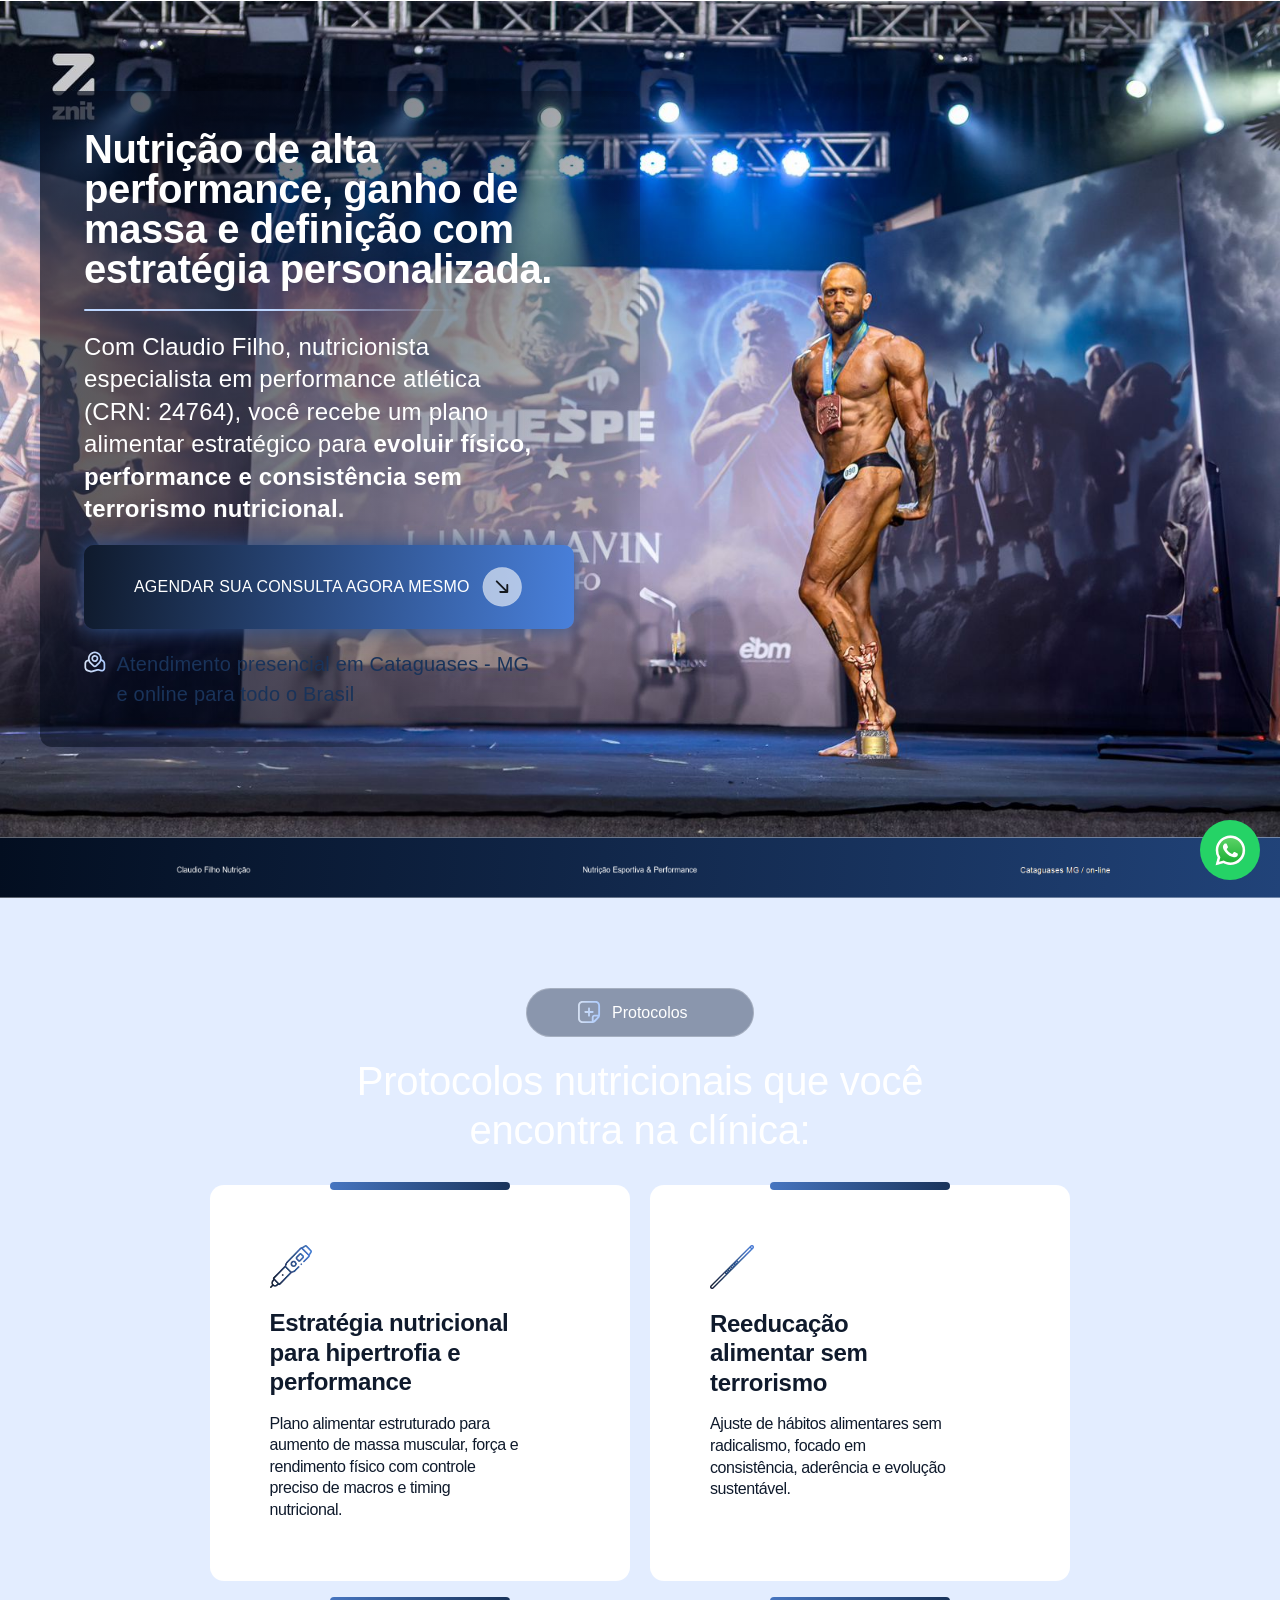
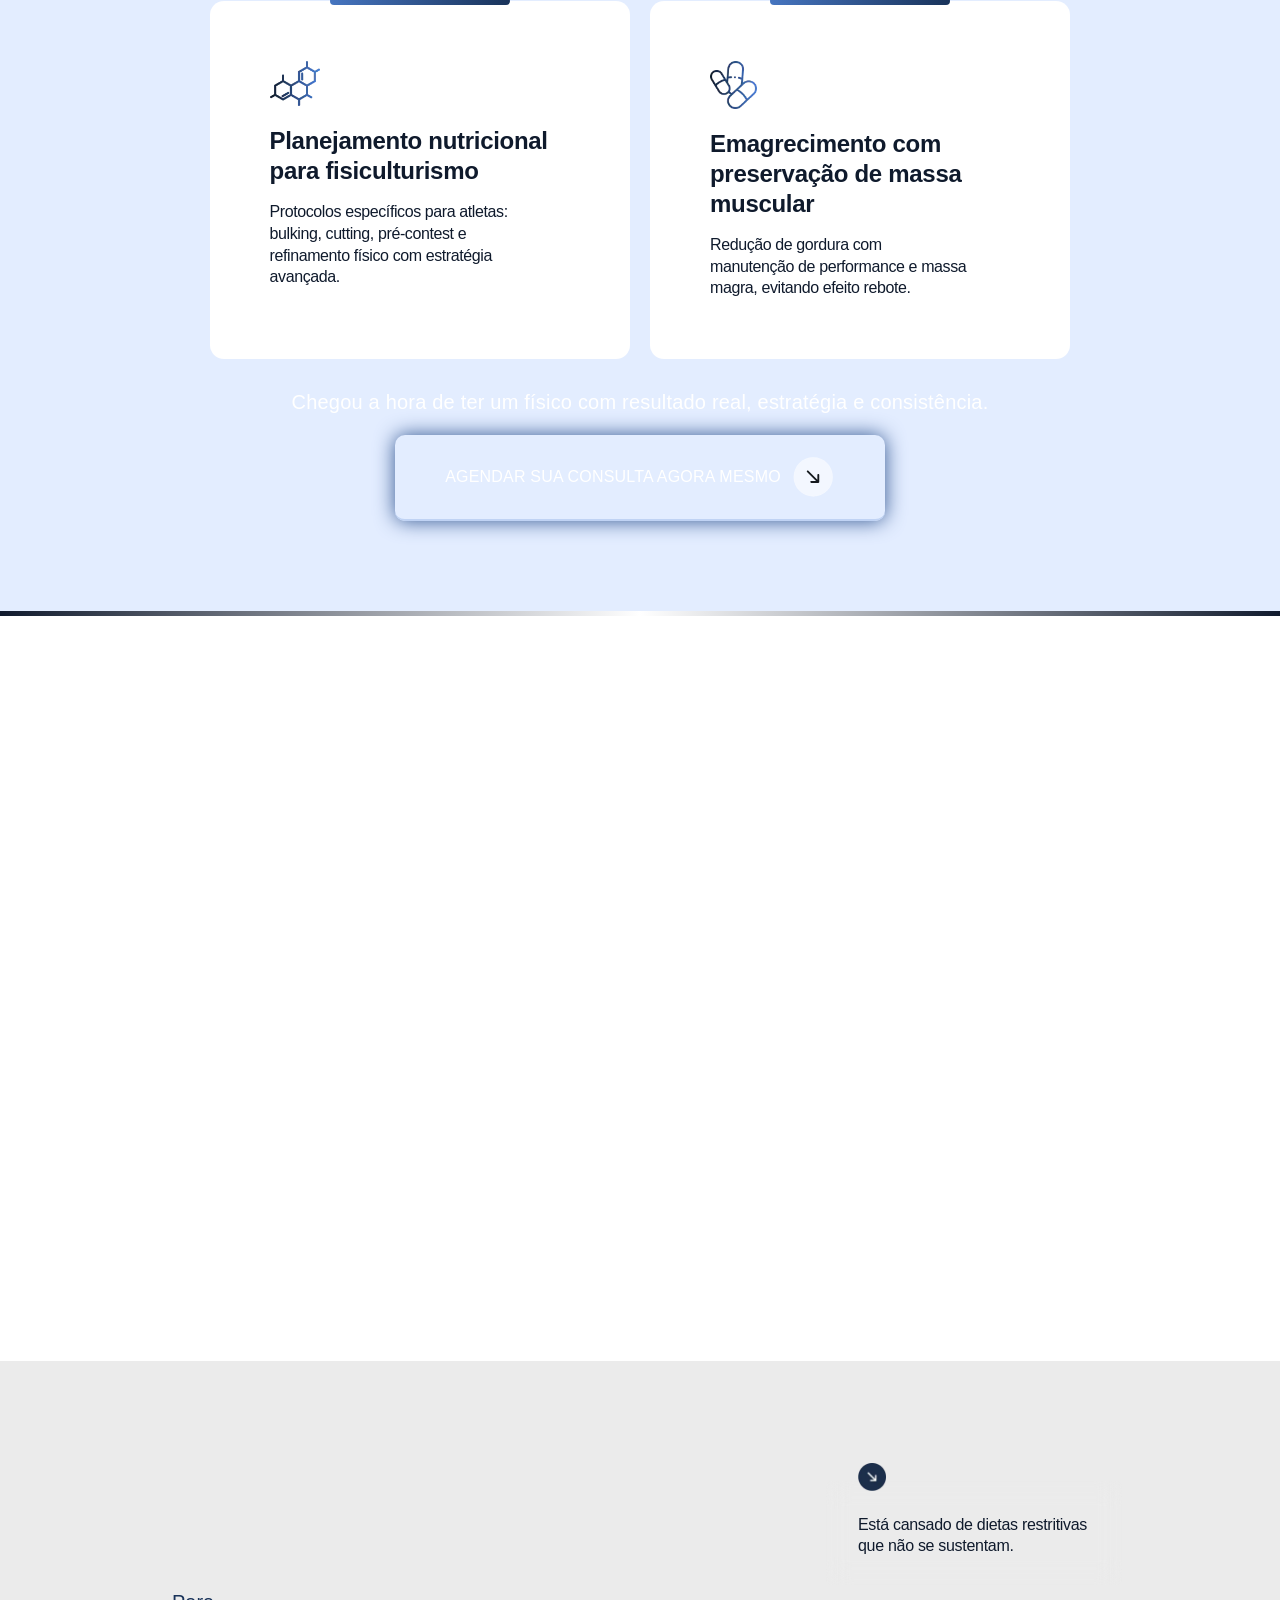
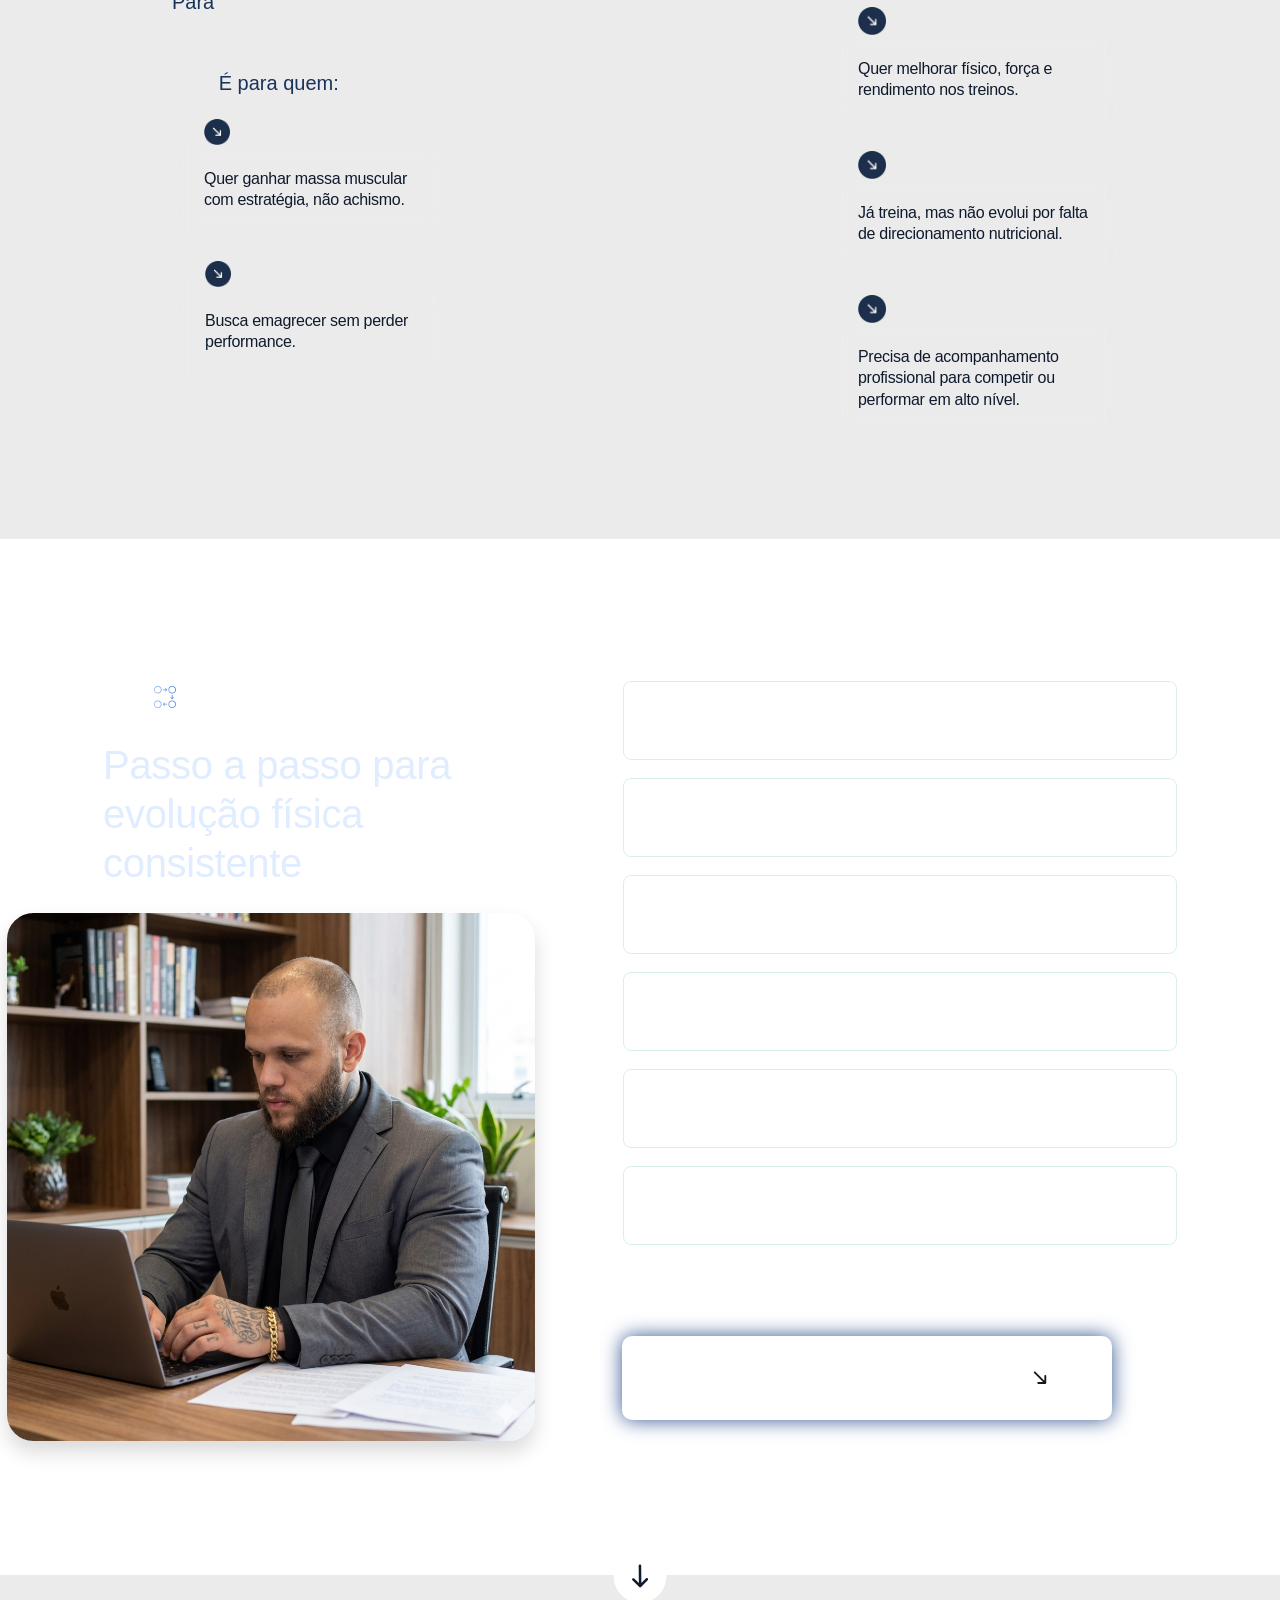
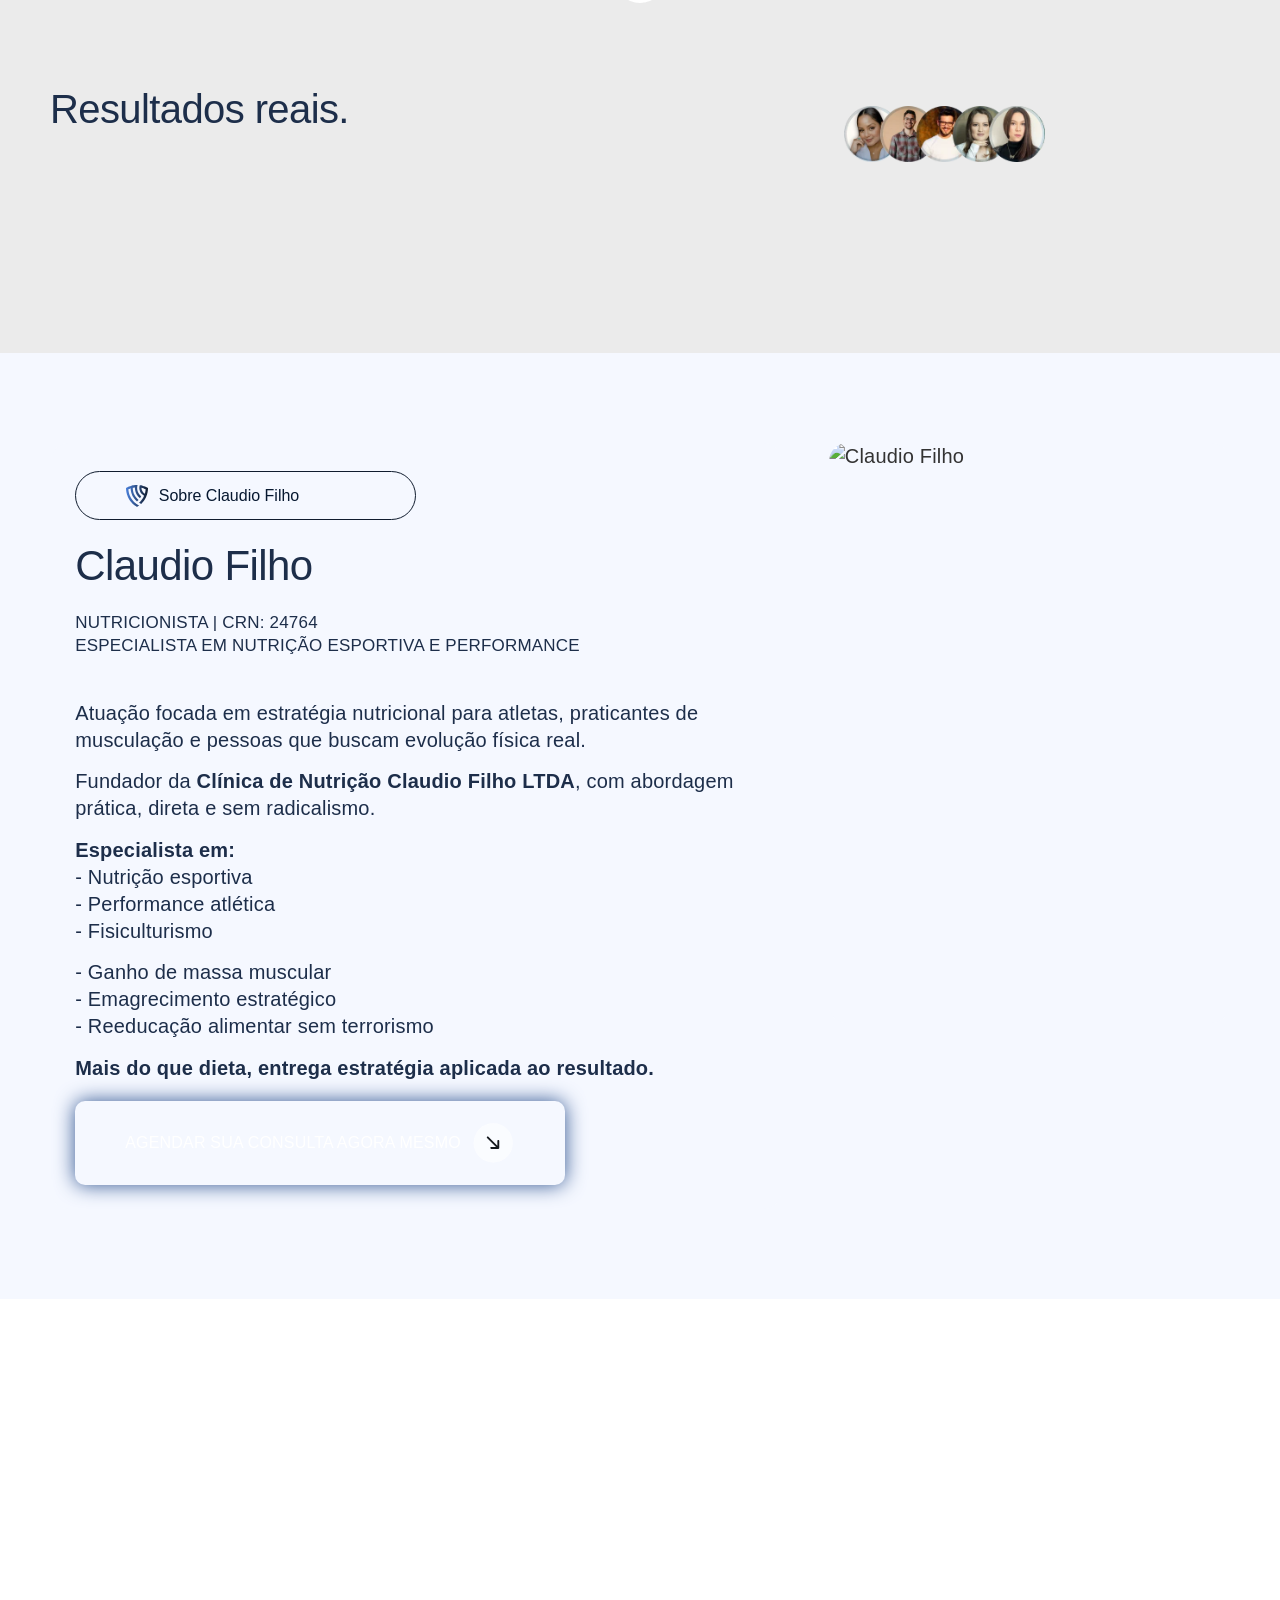
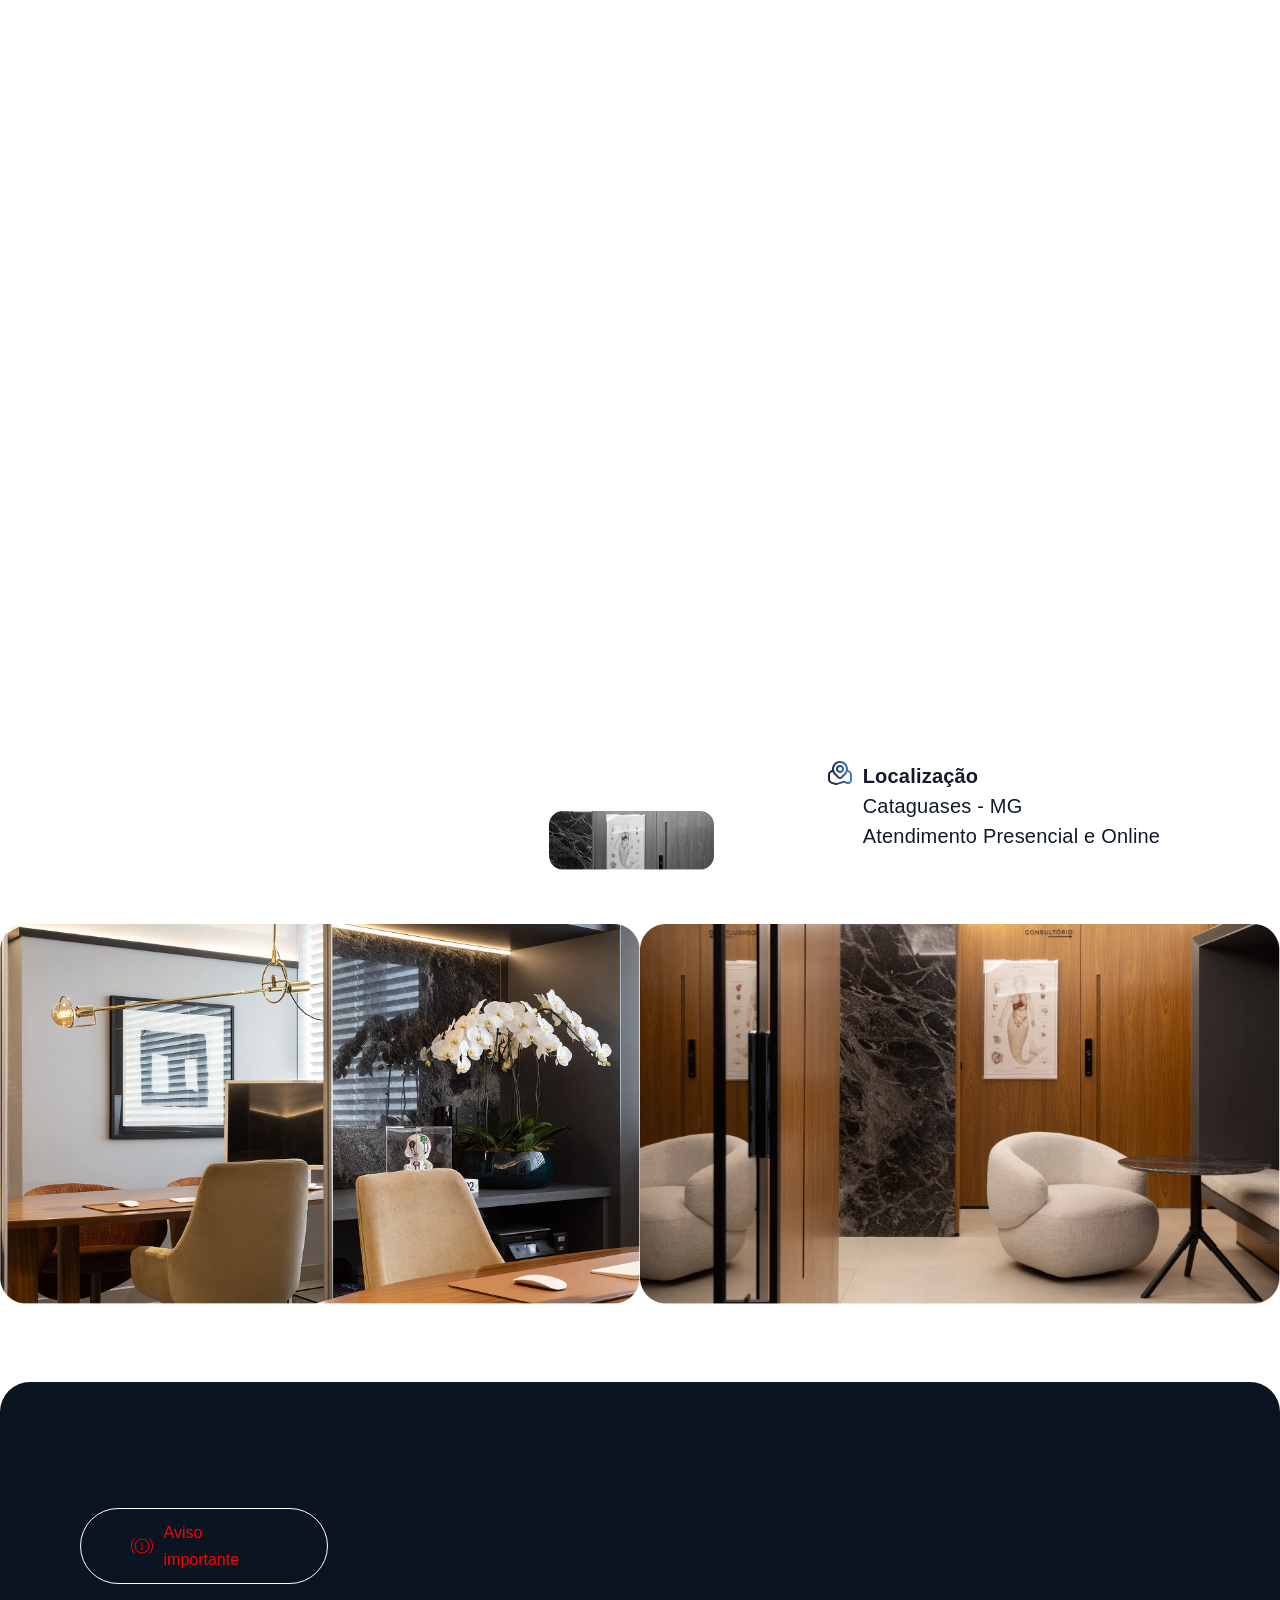
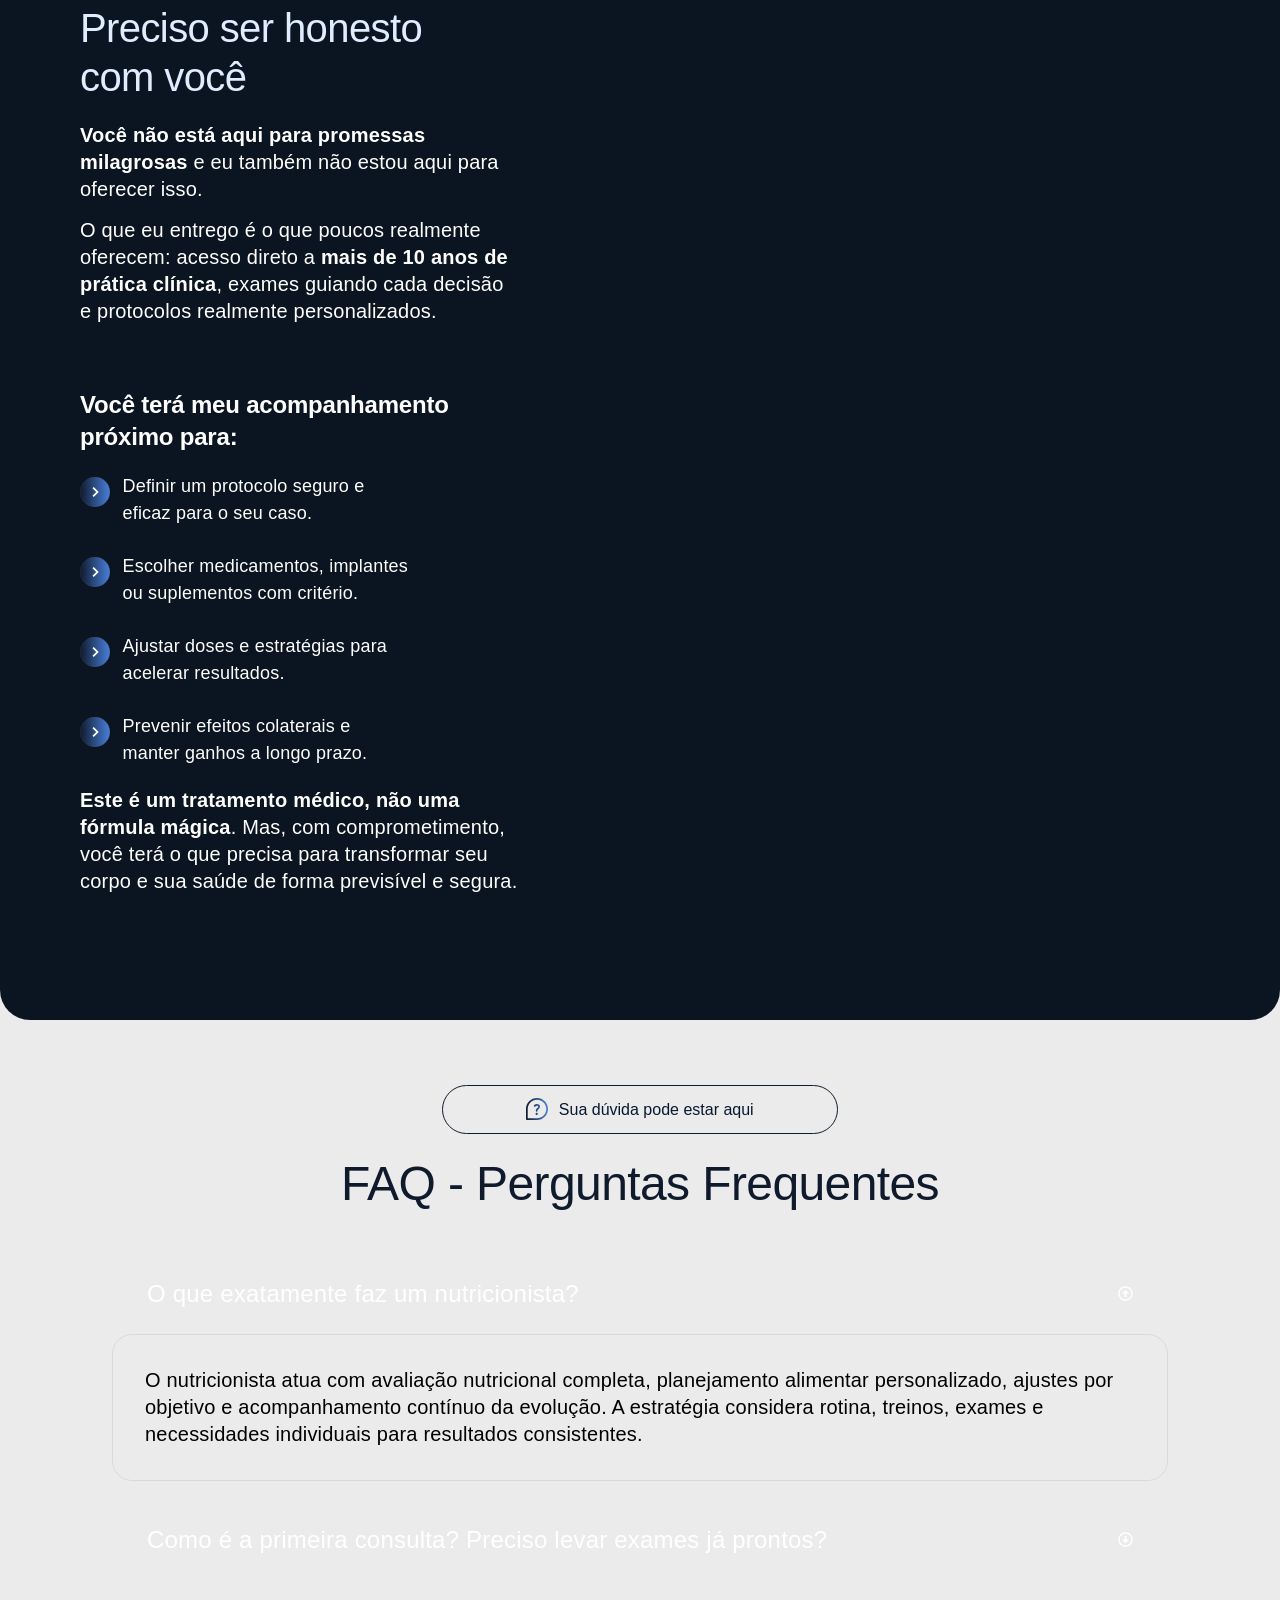
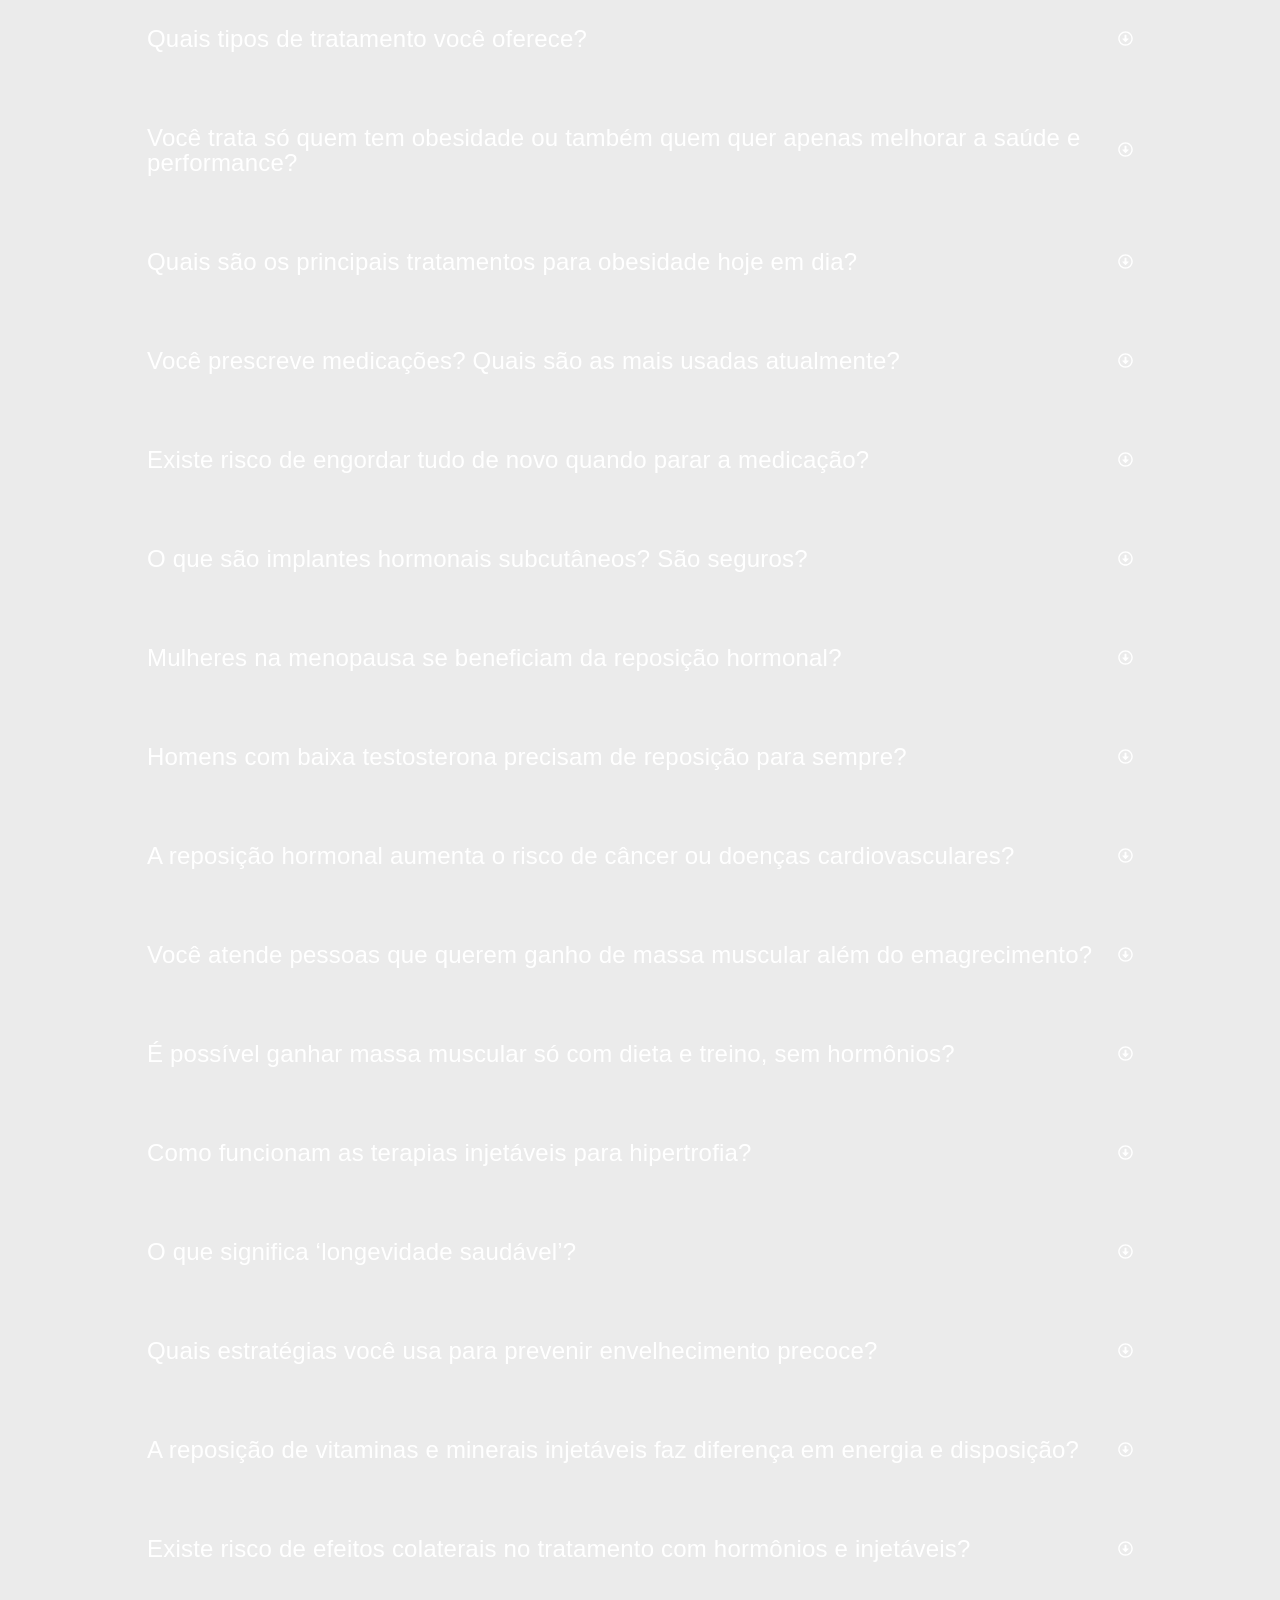
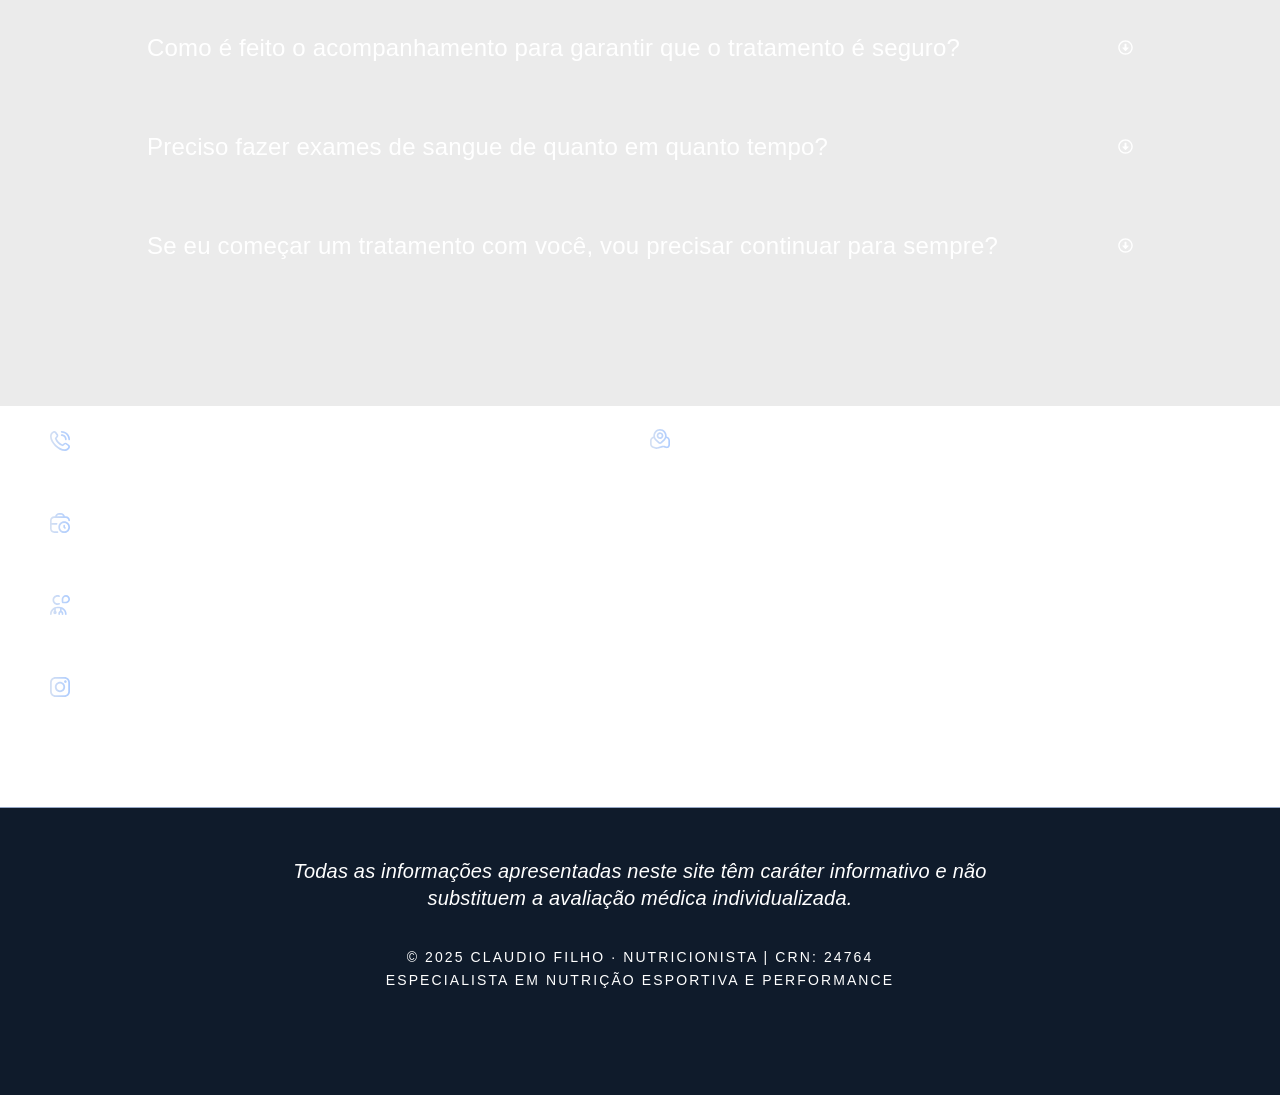
==== commit d1e2c5db: "Atualiza fotos, numero WhatsApp e ajustes visuais - Troca foto hero e secao Para quem e por novas im" ====
--- a/index.html
+++ b/index.html
@@ -195,14 +195,25 @@
   }
   .para-quem-e-foto {
     display: block;
-    width: 100%;
-    margin-top: 24px;
-    border-radius: 12px;
+    width: calc(100% - 32px);
+    margin: 24px 16px 70px;
+    border-radius: 20px;
     object-fit: cover;
+  }
+  .elementor-1453 .elementor-element.elementor-element-230dab35 {
+    --padding-bottom: 0px !important;
   }
 }
 @media (min-width: 1025px) {
   .para-quem-e-foto { display: none; }
+
+  /* Hero: texto branco apenas no desktop */
+  .elementor-1453 .elementor-element.elementor-element-78c4afe8 .elementor-heading-title,
+  .elementor-1453 .elementor-element.elementor-element-1aefb09d,
+  .elementor-1453 .elementor-element.elementor-element-1aefb09d p,
+  .elementor-1453 .elementor-element.elementor-element-1aefb09d span {
+    color: #FFFFFF !important;
+  }
 }
 
 /* HERO: posiciona conteúdo abaixo da foto de competição (paisagem 1600×1066) */
@@ -488,7 +499,7 @@
 					<div class="elementor-image-box-wrapper"><figure class="elementor-image-box-img"><img decoding="async" width="58" height="58"  class="attachment-full size-full wp-image-647" alt="" src="images/Seta-2.png.webp"><noscript><img loading="lazy" decoding="async" width="58" height="58" src="images/Seta-2.png.webp" class="attachment-full size-full wp-image-647" alt="" /></noscript></figure><div class="elementor-image-box-content"><h3 class="elementor-image-box-title">Precisa de acompanhamento profissional para competir ou performar em alto nível.</h3></div></div>				</div>
 				</div>
 				</div>
-				<img class="para-quem-e-foto" src="images/BG-hero-7.jpg" alt="Claudio Filho">
+				<img class="para-quem-e-foto" src="images/CAMPEA.jpg" alt="Claudio Filho">
 					</div>
 				</div>
 		<div class="elementor-element elementor-element-6015c0e7 e-flex e-con-boxed e-con e-parent" data-id="6015c0e7" data-element_type="container" data-settings="{" background_background":"classic"}"="">
@@ -507,7 +518,7 @@
 				<div class="elementor-element elementor-element-4a75fed6 elementor-widget__width-initial elementor-widget elementor-widget-heading" data-id="4a75fed6" data-element_type="widget" data-widget_type="heading.default">
 					<h2 class="elementor-heading-title elementor-size-default">Passo a passo para evolução física consistente</h2>				</div>
 				<div class="elementor-element elementor-element-794f12a9  elementor-widget elementor-widget-image" data-id="794f12a9" data-element_type="widget" data-settings="{" _animation":"fadeinleft"}"="" data-widget_type="image.default">
-															<img decoding="async" width="638" height="653"  class="attachment-full size-full wp-image-668" alt="" srcset="images/Group-1707478617.png 638w" sizes="(max-width: 638px) 100vw, 638px" src="images/Group-1707478617.png"><noscript><img loading="lazy" decoding="async" width="638" height="653" src="images/Group-1707478617.png" class="attachment-full size-full wp-image-668" alt="" srcset="images/Group-1707478617.png 638w" sizes="(max-width: 638px) 100vw, 638px" /></noscript>															</div>
+															<img decoding="async" width="638" height="653"  class="attachment-full size-full wp-image-668" alt="" srcset="images/FOTOGEMINI.png 638w" sizes="(max-width: 638px) 100vw, 638px" src="images/FOTOGEMINI.png" style="border-radius: 24px;"><noscript><img loading="lazy" decoding="async" width="638" height="653" src="images/FOTOGEMINI.png" class="attachment-full size-full wp-image-668" alt="" srcset="images/FOTOGEMINI.png 638w" sizes="(max-width: 638px) 100vw, 638px" /></noscript>															</div>
 				</div>
 		<div class="elementor-element elementor-element-a975185 e-con-full e-flex e-con e-child" data-id="a975185" data-element_type="container">
 				<div class="elementor-element elementor-element-317c18ac  elementor-widget elementor-widget-n-accordion" data-id="317c18ac" data-element_type="widget" data-settings="{" _animation":"fadeinup","default_state":"all_collapsed","max_items_expended":"one","n_accordion_animation_duration":{"unit":"ms","size":400,"sizes":[]}}"="" data-widget_type="nested-accordion.default">
@@ -1251,7 +1262,7 @@
 
 												<span class="elementor-icon-list-icon">
 							<svg xmlns="http://www.w3.org/2000/svg" width="18" height="18" viewBox="0 0 18 18" fill="none"><path d="M9.73655 0.752434C9.73655 0.553194 9.81569 0.362115 9.95657 0.221231C10.0975 0.0803473 10.2885 0.0011997 10.4878 0.0011997C12.4795 0.00338699 14.389 0.795566 15.7973 2.20393C17.2056 3.61229 17.9978 5.52181 18 7.51354C18 7.71278 17.9209 7.90386 17.78 8.04474C17.6391 8.18563 17.448 8.26477 17.2488 8.26477C17.0495 8.26477 16.8585 8.18563 16.7176 8.04474C16.5767 7.90386 16.4976 7.71278 16.4976 7.51354C16.4958 5.92017 15.862 4.39258 14.7354 3.26589C13.6087 2.13921 12.0811 1.50546 10.4878 1.50367C10.2885 1.50367 10.0975 1.42452 9.95657 1.28364C9.81569 1.14275 9.73655 0.951673 9.73655 0.752434ZM10.4878 4.5086C11.2847 4.5086 12.049 4.82519 12.6125 5.38873C13.1761 5.95226 13.4927 6.71658 13.4927 7.51354C13.4927 7.71278 13.5718 7.90386 13.7127 8.04474C13.8536 8.18563 14.0446 8.26477 14.2439 8.26477C14.4431 8.26477 14.6342 8.18563 14.7751 8.04474C14.916 7.90386 14.9951 7.71278 14.9951 7.51354C14.9939 6.31847 14.5187 5.17269 13.6736 4.32764C12.8286 3.4826 11.6828 3.00733 10.4878 3.00614C10.2885 3.00614 10.0975 3.08528 9.95657 3.22617C9.81569 3.36705 9.73655 3.55813 9.73655 3.75737C9.73655 3.95661 9.81569 4.14769 9.95657 4.28857C10.0975 4.42946 10.2885 4.5086 10.4878 4.5086ZM17.3186 12.5761C17.754 13.0127 17.9985 13.604 17.9985 14.2206C17.9985 14.8371 17.754 15.4285 17.3186 15.865L16.635 16.6531C10.4825 22.5435 -4.48937 7.57514 1.31008 1.403L2.17398 0.651768C2.61102 0.228581 3.1971 -0.00552454 3.80542 9.90198e-05C4.41374 0.00572258 4.99539 0.250623 5.42453 0.681818C5.44781 0.705106 6.83983 2.51333 6.83983 2.51333C7.25287 2.94726 7.48281 3.52368 7.48183 4.12277C7.48085 4.72186 7.24903 5.29753 6.83457 5.73011L5.96465 6.82391C6.44607 7.99366 7.15389 9.05676 8.04743 9.95212C8.94097 10.8475 10.0026 11.5574 11.1714 12.0412L12.2719 11.166C12.7046 10.7519 13.2801 10.5203 13.879 10.5195C14.4779 10.5187 15.0541 10.7486 15.4879 11.1615C15.4879 11.1615 17.2954 12.5528 17.3186 12.5761ZM16.285 13.6684C16.285 13.6684 14.4873 12.2854 14.464 12.2621C14.3092 12.1086 14.1001 12.0225 13.8822 12.0225C13.6642 12.0225 13.4551 12.1086 13.3003 12.2621C13.2801 12.2831 11.7648 13.4904 11.7648 13.4904C11.6627 13.5716 11.5412 13.6249 11.4123 13.6449C11.2833 13.665 11.1513 13.651 11.0294 13.6045C9.51528 13.0408 8.14 12.1582 6.99671 11.0166C5.85342 9.87498 4.96883 8.50099 4.40286 6.98768C4.35268 6.86406 4.33632 6.72932 4.35546 6.59729C4.37461 6.46526 4.42856 6.34071 4.51179 6.23644C4.51179 6.23644 5.719 4.72045 5.73929 4.70092C5.89274 4.54615 5.97884 4.33703 5.97884 4.11909C5.97884 3.90114 5.89274 3.69202 5.73929 3.53726C5.716 3.51472 4.333 1.71552 4.333 1.71552C4.17592 1.57466 3.97091 1.49923 3.76 1.50468C3.54909 1.51013 3.34825 1.59604 3.19865 1.74481L2.33474 2.49605C-1.90366 7.59242 11.0707 19.8473 15.5367 15.6269L16.2211 14.8381C16.3815 14.6895 16.4778 14.4844 16.4897 14.2662C16.5016 14.0479 16.4282 13.8335 16.285 13.6684Z" fill="url(#paint0_linear_159_533)"></path><defs><linearGradient id="paint0_linear_159_533" x1="18" y1="9" x2="0" y2="9" gradientUnits="userSpaceOnUse"><stop stop-color="#ADCCFF"></stop><stop offset="1" stop-color="#D5E0F2"></stop></linearGradient></defs></svg>						</span>
-										<span class="elementor-icon-list-text"><b>WhatsApp / Telefone: </b><br>+55 (32) 9825-5888</span>
+										<span class="elementor-icon-list-text"><b>WhatsApp / Telefone: </b><br>+55 (32) 98448-4852</span>
 											</a>
 									</li>
 								<li class="elementor-icon-list-item">
